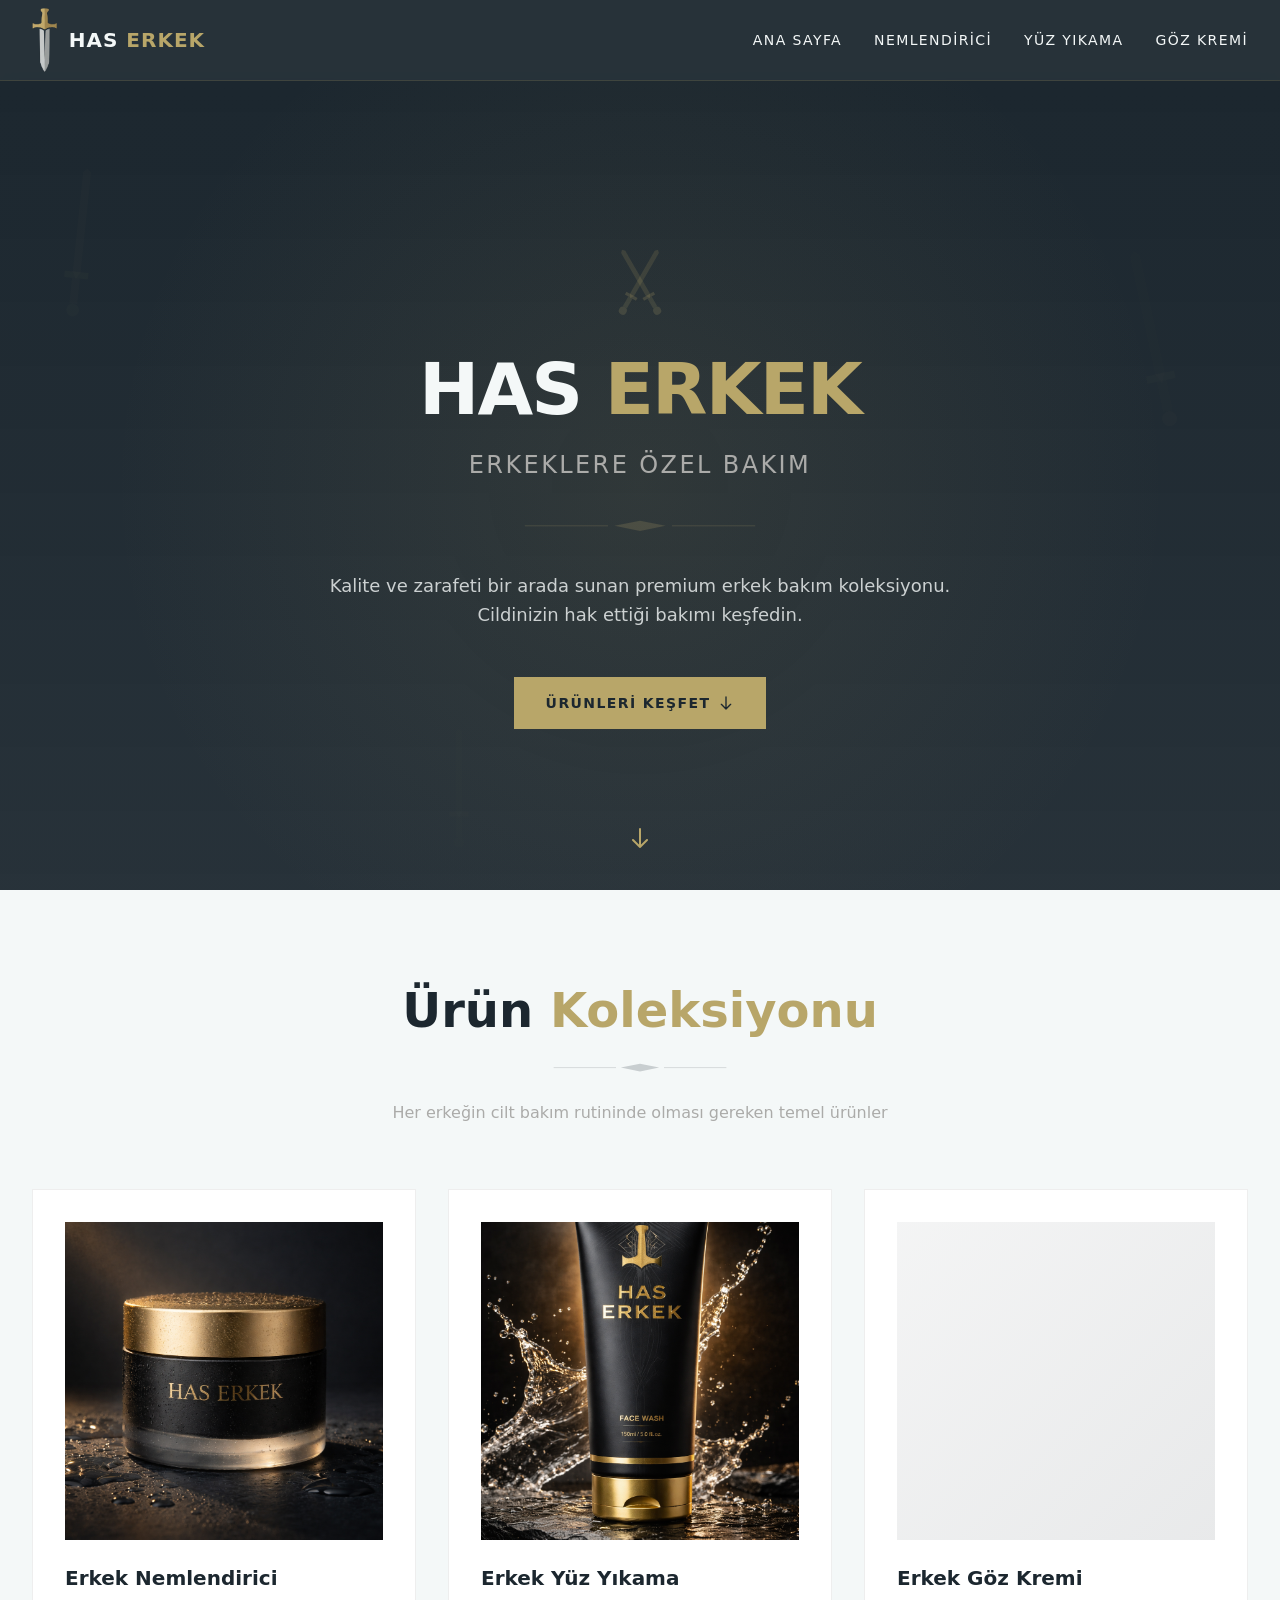
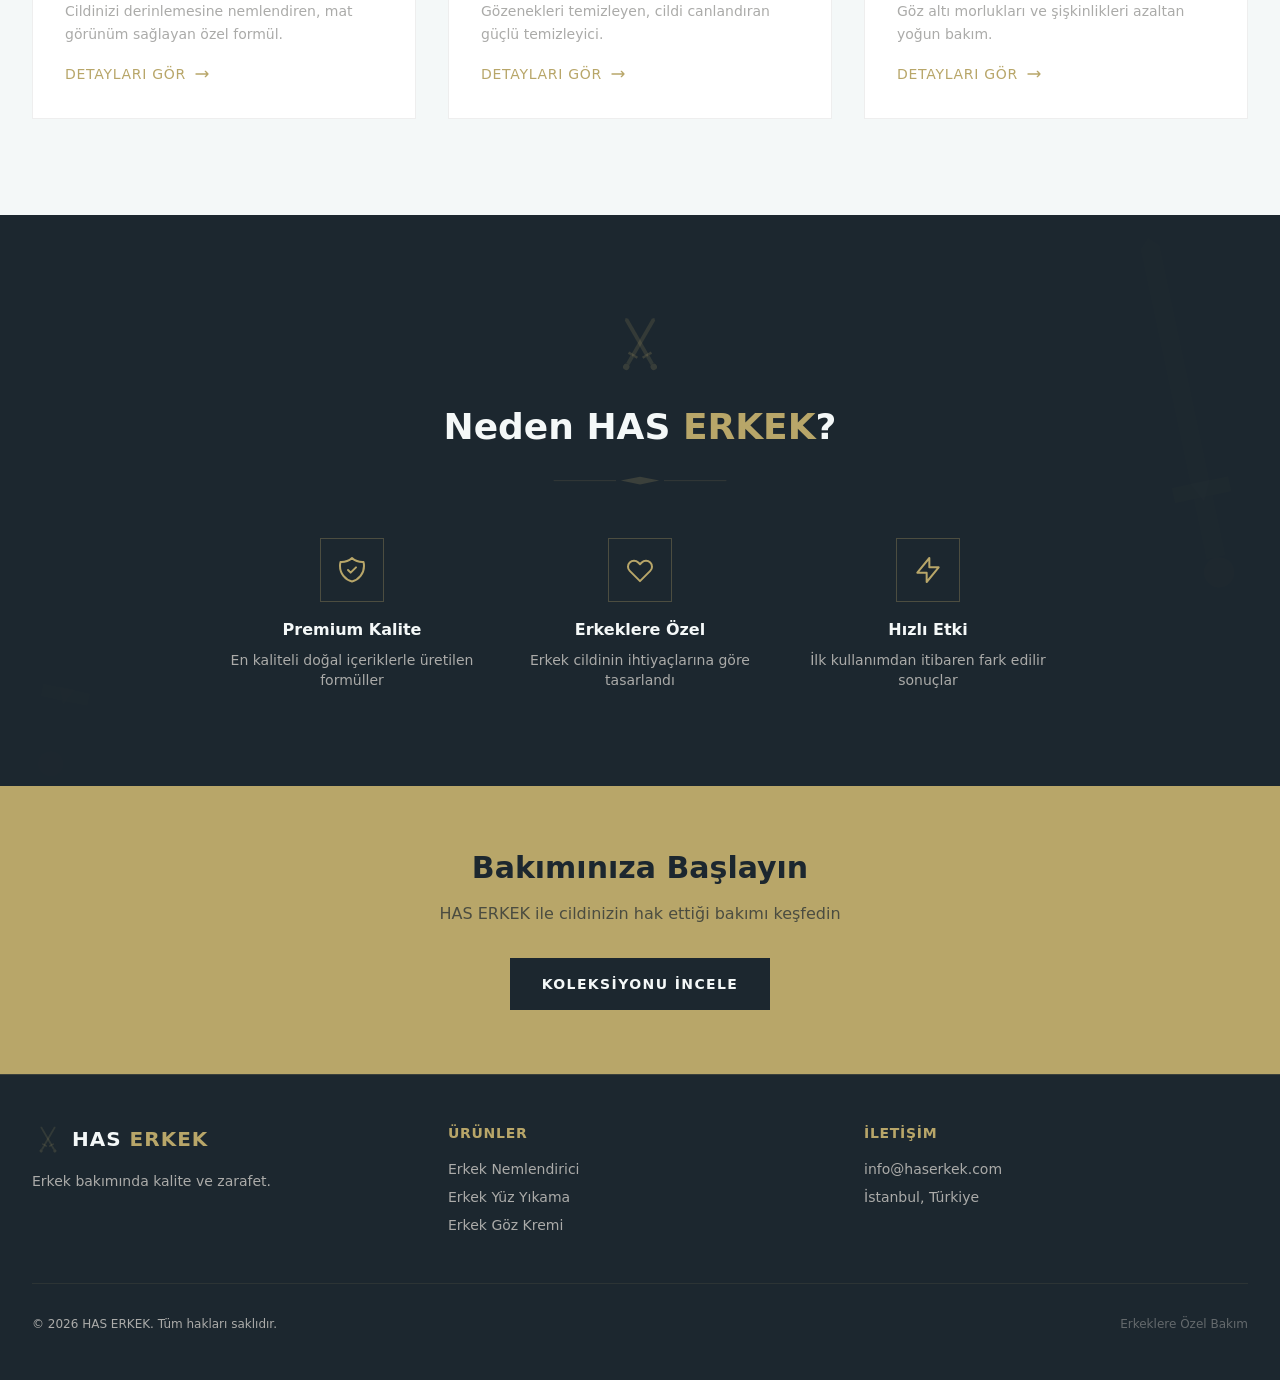
==== index.html @ 3352dc2f "first commit" ====
<!DOCTYPE html><!--t61IOCaNfQHsQOd_ZVr3m--><html lang="tr"><head><meta charSet="utf-8"/><meta name="viewport" content="width=device-width, initial-scale=1"/><link rel="preload" href="/_next/static/media/2a65768255d6b625-s.p.d19752fb.woff2" as="font" crossorigin="" type="font/woff2"/><link rel="preload" href="/_next/static/media/83afe278b6a6bb3c-s.p.3a6ba036.woff2" as="font" crossorigin="" type="font/woff2"/><link rel="stylesheet" href="/_next/static/chunks/23f118971f9411fd.css" data-precedence="next"/><link rel="preload" as="script" fetchPriority="low" href="/_next/static/chunks/5079e61471129470.js"/><script src="/_next/static/chunks/806bdb8e4a6a9b95.js" async=""></script><script src="/_next/static/chunks/045e59273b8f7eaf.js" async=""></script><script src="/_next/static/chunks/5208b4d785e83758.js" async=""></script><script src="/_next/static/chunks/turbopack-fbf89b5b56e76426.js" async=""></script><script src="/_next/static/chunks/2b4e4af30926e8d0.js" async=""></script><script src="/_next/static/chunks/8e8d9946e982f473.js" async=""></script><script src="/_next/static/chunks/ff1a16fafef87110.js" async=""></script><script src="/_next/static/chunks/d2be314c3ece3fbe.js" async=""></script><link rel="preload" href="https://www.googletagmanager.com/gtag/js?id=G-XXXXXXXXXX" as="script"/><meta name="next-size-adjust" content=""/><title>HAS ERKEK | Erkek Bakım Ürünleri</title><meta name="description" content="Erkeklere özel premium bakım ürünleri. Nemlendirici, yüz yıkama ve göz kremi koleksiyonu."/><meta name="author" content="HAS ERKEK"/><meta name="keywords" content="erkek bakım,erkek nemlendirici,erkek yüz yıkama,erkek göz kremi,has erkek"/><meta property="og:title" content="HAS ERKEK | Erkek Bakım Ürünleri"/><meta property="og:description" content="Erkeklere özel premium bakım ürünleri"/><meta property="og:url" content="https://haserkek.com"/><meta property="og:site_name" content="HAS ERKEK"/><meta property="og:locale" content="tr_TR"/><meta property="og:type" content="website"/><meta name="twitter:card" content="summary"/><meta name="twitter:title" content="HAS ERKEK | Erkek Bakım Ürünleri"/><meta name="twitter:description" content="Erkeklere özel premium bakım ürünleri"/><link rel="icon" href="/favicon.ico?favicon.7dac4e02.ico" sizes="48x48" type="image/x-icon"/><script src="/_next/static/chunks/a6dad97d9634a72d.js" noModule=""></script></head><body class="playfair_display_73853c11-module__6mt_1G__variable inter_dc9473ec-module__UKqKMa__variable antialiased bg-platinum text-jet-black"><div hidden=""><!--$--><!--/$--></div><header class="fixed top-0 left-0 right-0 z-50 bg-jet-black/95 backdrop-blur-sm border-b border-sand/20"><div class="max-w-7xl mx-auto px-4 sm:px-6 lg:px-8"><div class="flex items-center justify-between h-20"><a class="flex items-center gap-3" href="/"><div class="h-20 py-2 flex items-center"><img alt="HAS ERKEK" loading="lazy" width="56" height="56" decoding="async" data-nimg="1" class="h-full w-auto object-contain" style="color:transparent" src="/erkek_logo_transparent.png"/></div><span class="text-xl font-bold text-platinum tracking-wider">HAS <span class="text-sand">ERKEK</span></span></a><nav class="hidden md:flex items-center gap-8"><a class="text-platinum hover:text-sand transition-colors duration-300 text-sm tracking-widest uppercase" href="/">Ana Sayfa</a><a class="text-platinum hover:text-sand transition-colors duration-300 text-sm tracking-widest uppercase" href="/urunler/nemlendirici">Nemlendirici</a><a class="text-platinum hover:text-sand transition-colors duration-300 text-sm tracking-widest uppercase" href="/urunler/yuz-yikama">Yüz Yıkama</a><a class="text-platinum hover:text-sand transition-colors duration-300 text-sm tracking-widest uppercase" href="/urunler/goz-kremi">Göz Kremi</a></nav><button class="md:hidden text-platinum p-2" aria-label="Menu"><svg class="w-6 h-6" fill="none" stroke="currentColor" viewBox="0 0 24 24"><path stroke-linecap="round" stroke-linejoin="round" stroke-width="2" d="M4 6h16M4 12h16M4 18h16"></path></svg></button></div></div></header><main class="min-h-screen pt-20"><div class="relative"><div class="fixed inset-0 overflow-hidden pointer-events-none"><svg class="absolute -left-10 top-40 w-32 h-64 text-jet-black opacity-5 rotate-12" viewBox="0 0 100 200" fill="none" xmlns="http://www.w3.org/2000/svg"><path d="M50 10 L55 15 L55 140 L50 150 L45 140 L45 15 Z" fill="currentColor" opacity="0.1"></path><path d="M35 140 L65 140 L65 148 L35 148 Z" fill="currentColor" opacity="0.15"></path><path d="M45 148 L55 148 L55 180 L45 180 Z" fill="currentColor" opacity="0.1"></path><circle cx="50" cy="188" r="8" fill="currentColor" opacity="0.12"></circle></svg><svg class="absolute -right-10 top-80 w-40 h-80 text-jet-black opacity-5 -rotate-12" viewBox="0 0 100 200" fill="none" xmlns="http://www.w3.org/2000/svg"><path d="M50 10 L55 15 L55 140 L50 150 L45 140 L45 15 Z" fill="currentColor" opacity="0.1"></path><path d="M35 140 L65 140 L65 148 L35 148 Z" fill="currentColor" opacity="0.15"></path><path d="M45 148 L55 148 L55 180 L45 180 Z" fill="currentColor" opacity="0.1"></path><circle cx="50" cy="188" r="8" fill="currentColor" opacity="0.12"></circle></svg><svg class="absolute left-1/4 bottom-20 w-24 h-48 text-jet-black opacity-3" viewBox="0 0 100 200" fill="none" xmlns="http://www.w3.org/2000/svg"><path d="M50 10 L55 15 L55 140 L50 150 L45 140 L45 15 Z" fill="currentColor" opacity="0.1"></path><path d="M35 140 L65 140 L65 148 L35 148 Z" fill="currentColor" opacity="0.15"></path><path d="M45 148 L55 148 L55 180 L45 180 Z" fill="currentColor" opacity="0.1"></path><circle cx="50" cy="188" r="8" fill="currentColor" opacity="0.12"></circle></svg></div><section class="relative min-h-[90vh] flex items-center justify-center bg-gradient-to-b from-jet-black to-jet-black/95"><div class="absolute inset-0 overflow-hidden"><div class="absolute inset-0 bg-[radial-gradient(circle_at_center,_var(--sand)_0%,_transparent_70%)] opacity-10"></div><svg class="absolute left-10 top-20 w-20 h-40 text-sand opacity-20 rotate-6" viewBox="0 0 100 200" fill="none" xmlns="http://www.w3.org/2000/svg"><path d="M50 10 L55 15 L55 140 L50 150 L45 140 L45 15 Z" fill="currentColor" opacity="0.1"></path><path d="M35 140 L65 140 L65 148 L35 148 Z" fill="currentColor" opacity="0.15"></path><path d="M45 148 L55 148 L55 180 L45 180 Z" fill="currentColor" opacity="0.1"></path><circle cx="50" cy="188" r="8" fill="currentColor" opacity="0.12"></circle></svg><svg class="absolute right-20 top-40 w-24 h-48 text-sand opacity-15 -rotate-12" viewBox="0 0 100 200" fill="none" xmlns="http://www.w3.org/2000/svg"><path d="M50 10 L55 15 L55 140 L50 150 L45 140 L45 15 Z" fill="currentColor" opacity="0.1"></path><path d="M35 140 L65 140 L65 148 L35 148 Z" fill="currentColor" opacity="0.15"></path><path d="M45 148 L55 148 L55 180 L45 180 Z" fill="currentColor" opacity="0.1"></path><circle cx="50" cy="188" r="8" fill="currentColor" opacity="0.12"></circle></svg><svg class="absolute left-1/3 bottom-10 w-16 h-32 text-sand opacity-10" viewBox="0 0 100 200" fill="none" xmlns="http://www.w3.org/2000/svg"><path d="M50 10 L55 15 L55 140 L50 150 L45 140 L45 15 Z" fill="currentColor" opacity="0.1"></path><path d="M35 140 L65 140 L65 148 L35 148 Z" fill="currentColor" opacity="0.15"></path><path d="M45 148 L55 148 L55 180 L45 180 Z" fill="currentColor" opacity="0.1"></path><circle cx="50" cy="188" r="8" fill="currentColor" opacity="0.12"></circle></svg></div><div class="relative z-10 max-w-4xl mx-auto px-4 sm:px-6 lg:px-8 text-center"><svg class="w-20 h-20 mx-auto mb-8 text-sand" viewBox="0 0 100 100" fill="none" xmlns="http://www.w3.org/2000/svg"><g transform="rotate(-30 50 50)"><path d="M50 5 L53 8 L53 70 L50 75 L47 70 L47 8 Z" fill="currentColor" opacity="0.15"></path><path d="M42 70 L58 70 L58 74 L42 74 Z" fill="currentColor" opacity="0.2"></path><path d="M47 74 L53 74 L53 88 L47 88 Z" fill="currentColor" opacity="0.15"></path><circle cx="50" cy="93" r="5" fill="currentColor" opacity="0.18"></circle></g><g transform="rotate(30 50 50)"><path d="M50 5 L53 8 L53 70 L50 75 L47 70 L47 8 Z" fill="currentColor" opacity="0.15"></path><path d="M42 70 L58 70 L58 74 L42 74 Z" fill="currentColor" opacity="0.2"></path><path d="M47 74 L53 74 L53 88 L47 88 Z" fill="currentColor" opacity="0.15"></path><circle cx="50" cy="93" r="5" fill="currentColor" opacity="0.18"></circle></g></svg><h1 class="font-[var(--font-playfair)] text-4xl sm:text-5xl md:text-6xl lg:text-7xl font-bold text-platinum mb-6 tracking-tight">HAS <span class="text-sand">ERKEK</span></h1><p class="text-xl sm:text-2xl text-silver mb-4 tracking-widest uppercase text-sm">Erkeklere Özel Bakım</p><svg class="w-64 mx-auto my-8 text-sand" viewBox="0 0 400 40" fill="none" xmlns="http://www.w3.org/2000/svg"><line x1="20" y1="20" x2="150" y2="20" stroke="currentColor" stroke-width="1" opacity="0.3"></line><path d="M160 20 L200 12 L240 20 L200 28 Z" fill="currentColor" opacity="0.2"></path><line x1="250" y1="20" x2="380" y2="20" stroke="currentColor" stroke-width="1" opacity="0.3"></line></svg><p class="text-lg text-platinum/80 max-w-2xl mx-auto mb-12 leading-relaxed">Kalite ve zarafeti bir arada sunan premium erkek bakım koleksiyonu. Cildinizin hak ettiği bakımı keşfedin.</p><a class="inline-flex items-center gap-2 bg-sand text-jet-black px-8 py-4 text-sm tracking-widest uppercase font-semibold hover:bg-sand/90 transition-all duration-300 hover:scale-105" href="#urunler">Ürünleri Keşfet<svg class="w-4 h-4" fill="none" stroke="currentColor" viewBox="0 0 24 24"><path stroke-linecap="round" stroke-linejoin="round" stroke-width="2" d="M19 14l-7 7m0 0l-7-7m7 7V3"></path></svg></a></div><div class="absolute bottom-10 left-1/2 -translate-x-1/2 animate-bounce"><svg class="w-6 h-6 text-sand" fill="none" stroke="currentColor" viewBox="0 0 24 24"><path stroke-linecap="round" stroke-linejoin="round" stroke-width="2" d="M19 14l-7 7m0 0l-7-7m7 7V3"></path></svg></div></section><section id="urunler" class="py-24 bg-platinum relative"><div class="max-w-7xl mx-auto px-4 sm:px-6 lg:px-8"><div class="text-center mb-16"><h2 class="font-[var(--font-playfair)] text-3xl sm:text-4xl md:text-5xl font-bold text-jet-black mb-4">Ürün <span class="text-sand">Koleksiyonu</span></h2><svg class="w-48 mx-auto my-6 text-jet-black" viewBox="0 0 400 40" fill="none" xmlns="http://www.w3.org/2000/svg"><line x1="20" y1="20" x2="150" y2="20" stroke="currentColor" stroke-width="1" opacity="0.3"></line><path d="M160 20 L200 12 L240 20 L200 28 Z" fill="currentColor" opacity="0.2"></path><line x1="250" y1="20" x2="380" y2="20" stroke="currentColor" stroke-width="1" opacity="0.3"></line></svg><p class="text-silver max-w-2xl mx-auto">Her erkeğin cilt bakım rutininde olması gereken temel ürünler</p></div><div class="grid grid-cols-1 md:grid-cols-3 gap-8"><a class="group relative bg-white border border-silver/20 p-8 hover:border-sand transition-all duration-300 hover:shadow-xl hover:-translate-y-1" href="/urunler/nemlendirici"><div class="aspect-square bg-gradient-to-br from-jet-black/5 to-jet-black/10 mb-6 flex items-center justify-center relative overflow-hidden"><img alt="Erkek Nemlendirici" loading="lazy" width="300" height="300" decoding="async" data-nimg="1" class="object-cover w-full h-full group-hover:scale-105 transition-transform duration-300" style="color:transparent" src="/moistrizer.png"/><div class="absolute inset-0 bg-gradient-to-t from-jet-black/10 to-transparent opacity-0 group-hover:opacity-100 transition-opacity duration-300"></div></div><h3 class="font-[var(--font-playfair)] text-xl font-semibold text-jet-black mb-2 group-hover:text-sand transition-colors">Erkek Nemlendirici</h3><p class="text-silver text-sm leading-relaxed mb-4">Cildinizi derinlemesine nemlendiren, mat görünüm sağlayan özel formül.</p><span class="inline-flex items-center gap-2 text-sand text-sm font-medium tracking-wider uppercase">Detayları Gör<svg class="w-4 h-4 group-hover:translate-x-1 transition-transform" fill="none" stroke="currentColor" viewBox="0 0 24 24"><path stroke-linecap="round" stroke-linejoin="round" stroke-width="2" d="M17 8l4 4m0 0l-4 4m4-4H3"></path></svg></span></a><a class="group relative bg-white border border-silver/20 p-8 hover:border-sand transition-all duration-300 hover:shadow-xl hover:-translate-y-1" href="/urunler/yuz-yikama"><div class="aspect-square bg-gradient-to-br from-jet-black/5 to-jet-black/10 mb-6 flex items-center justify-center relative overflow-hidden"><img alt="Erkek Yüz Yıkama" loading="lazy" width="300" height="300" decoding="async" data-nimg="1" class="object-cover w-full h-full group-hover:scale-105 transition-transform duration-300" style="color:transparent" src="/facewash.png"/><div class="absolute inset-0 bg-gradient-to-t from-jet-black/10 to-transparent opacity-0 group-hover:opacity-100 transition-opacity duration-300"></div></div><h3 class="font-[var(--font-playfair)] text-xl font-semibold text-jet-black mb-2 group-hover:text-sand transition-colors">Erkek Yüz Yıkama</h3><p class="text-silver text-sm leading-relaxed mb-4">Gözenekleri temizleyen, cildi canlandıran güçlü temizleyici.</p><span class="inline-flex items-center gap-2 text-sand text-sm font-medium tracking-wider uppercase">Detayları Gör<svg class="w-4 h-4 group-hover:translate-x-1 transition-transform" fill="none" stroke="currentColor" viewBox="0 0 24 24"><path stroke-linecap="round" stroke-linejoin="round" stroke-width="2" d="M17 8l4 4m0 0l-4 4m4-4H3"></path></svg></span></a><a class="group relative bg-white border border-silver/20 p-8 hover:border-sand transition-all duration-300 hover:shadow-xl hover:-translate-y-1" href="/urunler/goz-kremi"><div class="aspect-square bg-gradient-to-br from-jet-black/5 to-jet-black/10 mb-6 flex items-center justify-center relative overflow-hidden"><img alt="Erkek Göz Kremi" loading="lazy" width="300" height="300" decoding="async" data-nimg="1" class="object-cover w-full h-full group-hover:scale-105 transition-transform duration-300" style="color:transparent" src="/eyecream.png"/><div class="absolute inset-0 bg-gradient-to-t from-jet-black/10 to-transparent opacity-0 group-hover:opacity-100 transition-opacity duration-300"></div></div><h3 class="font-[var(--font-playfair)] text-xl font-semibold text-jet-black mb-2 group-hover:text-sand transition-colors">Erkek Göz Kremi</h3><p class="text-silver text-sm leading-relaxed mb-4">Göz altı morlukları ve şişkinlikleri azaltan yoğun bakım.</p><span class="inline-flex items-center gap-2 text-sand text-sm font-medium tracking-wider uppercase">Detayları Gör<svg class="w-4 h-4 group-hover:translate-x-1 transition-transform" fill="none" stroke="currentColor" viewBox="0 0 24 24"><path stroke-linecap="round" stroke-linejoin="round" stroke-width="2" d="M17 8l4 4m0 0l-4 4m4-4H3"></path></svg></span></a></div></div></section><section class="py-24 bg-jet-black relative overflow-hidden"><div class="absolute inset-0"><svg class="absolute right-0 top-0 w-48 h-96 text-sand opacity-10 -rotate-12" viewBox="0 0 100 200" fill="none" xmlns="http://www.w3.org/2000/svg"><path d="M50 10 L55 15 L55 140 L50 150 L45 140 L45 15 Z" fill="currentColor" opacity="0.1"></path><path d="M35 140 L65 140 L65 148 L35 148 Z" fill="currentColor" opacity="0.15"></path><path d="M45 148 L55 148 L55 180 L45 180 Z" fill="currentColor" opacity="0.1"></path><circle cx="50" cy="188" r="8" fill="currentColor" opacity="0.12"></circle></svg><svg class="absolute left-0 bottom-0 w-40 h-80 text-sand opacity-5 rotate-12" viewBox="0 0 100 200" fill="none" xmlns="http://www.w3.org/2000/svg"><path d="M50 10 L55 15 L55 140 L50 150 L45 140 L45 15 Z" fill="currentColor" opacity="0.1"></path><path d="M35 140 L65 140 L65 148 L35 148 Z" fill="currentColor" opacity="0.15"></path><path d="M45 148 L55 148 L55 180 L45 180 Z" fill="currentColor" opacity="0.1"></path><circle cx="50" cy="188" r="8" fill="currentColor" opacity="0.12"></circle></svg></div><div class="relative z-10 max-w-4xl mx-auto px-4 sm:px-6 lg:px-8 text-center"><svg class="w-16 h-16 mx-auto mb-8 text-sand" viewBox="0 0 100 100" fill="none" xmlns="http://www.w3.org/2000/svg"><g transform="rotate(-30 50 50)"><path d="M50 5 L53 8 L53 70 L50 75 L47 70 L47 8 Z" fill="currentColor" opacity="0.15"></path><path d="M42 70 L58 70 L58 74 L42 74 Z" fill="currentColor" opacity="0.2"></path><path d="M47 74 L53 74 L53 88 L47 88 Z" fill="currentColor" opacity="0.15"></path><circle cx="50" cy="93" r="5" fill="currentColor" opacity="0.18"></circle></g><g transform="rotate(30 50 50)"><path d="M50 5 L53 8 L53 70 L50 75 L47 70 L47 8 Z" fill="currentColor" opacity="0.15"></path><path d="M42 70 L58 70 L58 74 L42 74 Z" fill="currentColor" opacity="0.2"></path><path d="M47 74 L53 74 L53 88 L47 88 Z" fill="currentColor" opacity="0.15"></path><circle cx="50" cy="93" r="5" fill="currentColor" opacity="0.18"></circle></g></svg><h2 class="font-[var(--font-playfair)] text-3xl sm:text-4xl font-bold text-platinum mb-6">Neden HAS <span class="text-sand">ERKEK</span>?</h2><svg class="w-48 mx-auto my-6 text-sand" viewBox="0 0 400 40" fill="none" xmlns="http://www.w3.org/2000/svg"><line x1="20" y1="20" x2="150" y2="20" stroke="currentColor" stroke-width="1" opacity="0.3"></line><path d="M160 20 L200 12 L240 20 L200 28 Z" fill="currentColor" opacity="0.2"></path><line x1="250" y1="20" x2="380" y2="20" stroke="currentColor" stroke-width="1" opacity="0.3"></line></svg><div class="grid grid-cols-1 md:grid-cols-3 gap-8 mt-12"><div class="text-center"><div class="w-16 h-16 mx-auto mb-4 border border-sand/30 flex items-center justify-center"><svg class="w-8 h-8 text-sand" fill="none" stroke="currentColor" viewBox="0 0 24 24"><path stroke-linecap="round" stroke-linejoin="round" stroke-width="1.5" d="M9 12l2 2 4-4m5.618-4.016A11.955 11.955 0 0112 2.944a11.955 11.955 0 01-8.618 3.04A12.02 12.02 0 003 9c0 5.591 3.824 10.29 9 11.622 5.176-1.332 9-6.03 9-11.622 0-1.042-.133-2.052-.382-3.016z"></path></svg></div><h3 class="text-platinum font-semibold mb-2">Premium Kalite</h3><p class="text-silver text-sm">En kaliteli doğal içeriklerle üretilen formüller</p></div><div class="text-center"><div class="w-16 h-16 mx-auto mb-4 border border-sand/30 flex items-center justify-center"><svg class="w-8 h-8 text-sand" fill="none" stroke="currentColor" viewBox="0 0 24 24"><path stroke-linecap="round" stroke-linejoin="round" stroke-width="1.5" d="M4.318 6.318a4.5 4.5 0 000 6.364L12 20.364l7.682-7.682a4.5 4.5 0 00-6.364-6.364L12 7.636l-1.318-1.318a4.5 4.5 0 00-6.364 0z"></path></svg></div><h3 class="text-platinum font-semibold mb-2">Erkeklere Özel</h3><p class="text-silver text-sm">Erkek cildinin ihtiyaçlarına göre tasarlandı</p></div><div class="text-center"><div class="w-16 h-16 mx-auto mb-4 border border-sand/30 flex items-center justify-center"><svg class="w-8 h-8 text-sand" fill="none" stroke="currentColor" viewBox="0 0 24 24"><path stroke-linecap="round" stroke-linejoin="round" stroke-width="1.5" d="M13 10V3L4 14h7v7l9-11h-7z"></path></svg></div><h3 class="text-platinum font-semibold mb-2">Hızlı Etki</h3><p class="text-silver text-sm">İlk kullanımdan itibaren fark edilir sonuçlar</p></div></div></div></section><section class="py-16 bg-sand"><div class="max-w-4xl mx-auto px-4 sm:px-6 lg:px-8 text-center"><h2 class="font-[var(--font-playfair)] text-2xl sm:text-3xl font-bold text-jet-black mb-4">Bakımınıza Başlayın</h2><p class="text-jet-black/70 mb-8">HAS ERKEK ile cildinizin hak ettiği bakımı keşfedin</p><a class="inline-flex items-center gap-2 bg-jet-black text-platinum px-8 py-4 text-sm tracking-widest uppercase font-semibold hover:bg-jet-black/90 transition-all duration-300" href="#urunler">Koleksiyonu İncele</a></div></section></div><!--$--><!--/$--></main><footer class="bg-jet-black border-t border-sand/20"><div class="max-w-7xl mx-auto px-4 sm:px-6 lg:px-8 py-12"><div class="grid grid-cols-1 md:grid-cols-3 gap-8"><div class="flex flex-col items-center md:items-start"><div class="flex items-center gap-2 mb-4"><svg class="w-8 h-8 text-sand" viewBox="0 0 100 100" fill="none" xmlns="http://www.w3.org/2000/svg"><g transform="rotate(-30 50 50)"><path d="M50 5 L53 8 L53 70 L50 75 L47 70 L47 8 Z" fill="currentColor" opacity="0.15"></path><path d="M42 70 L58 70 L58 74 L42 74 Z" fill="currentColor" opacity="0.2"></path><path d="M47 74 L53 74 L53 88 L47 88 Z" fill="currentColor" opacity="0.15"></path><circle cx="50" cy="93" r="5" fill="currentColor" opacity="0.18"></circle></g><g transform="rotate(30 50 50)"><path d="M50 5 L53 8 L53 70 L50 75 L47 70 L47 8 Z" fill="currentColor" opacity="0.15"></path><path d="M42 70 L58 70 L58 74 L42 74 Z" fill="currentColor" opacity="0.2"></path><path d="M47 74 L53 74 L53 88 L47 88 Z" fill="currentColor" opacity="0.15"></path><circle cx="50" cy="93" r="5" fill="currentColor" opacity="0.18"></circle></g></svg><span class="text-xl font-bold text-platinum tracking-wider">HAS <span class="text-sand">ERKEK</span></span></div><p class="text-silver text-sm text-center md:text-left">Erkek bakımında kalite ve zarafet.</p></div><div class="flex flex-col items-center md:items-start"><h3 class="text-sand font-semibold mb-4 tracking-wider uppercase text-sm">Ürünler</h3><nav class="flex flex-col gap-2"><a class="text-silver hover:text-platinum transition-colors text-sm" href="/urunler/nemlendirici">Erkek Nemlendirici</a><a class="text-silver hover:text-platinum transition-colors text-sm" href="/urunler/yuz-yikama">Erkek Yüz Yıkama</a><a class="text-silver hover:text-platinum transition-colors text-sm" href="/urunler/goz-kremi">Erkek Göz Kremi</a></nav></div><div class="flex flex-col items-center md:items-start"><h3 class="text-sand font-semibold mb-4 tracking-wider uppercase text-sm">İletişim</h3><div class="flex flex-col gap-2 text-silver text-sm"><a href="mailto:info@haserkek.com" class="hover:text-platinum transition-colors">info@haserkek.com</a><p>İstanbul, Türkiye</p></div></div></div><div class="mt-12 pt-8 border-t border-sand/10"><div class="flex flex-col md:flex-row items-center justify-between gap-4"><p class="text-silver text-xs">© <!-- -->2026<!-- --> HAS ERKEK. Tüm hakları saklıdır.</p><div class="flex items-center gap-4"><span class="text-silver/50 text-xs">Erkeklere Özel Bakım</span></div></div></div></div></footer><script src="/_next/static/chunks/5079e61471129470.js" id="_R_" async=""></script><script>(self.__next_f=self.__next_f||[]).push([0])</script><script>self.__next_f.push([1,"1:\"$Sreact.fragment\"\n2:I[31362,[\"/_next/static/chunks/2b4e4af30926e8d0.js\",\"/_next/static/chunks/8e8d9946e982f473.js\"],\"GoogleAnalytics\"]\n3:I[2971,[\"/_next/static/chunks/2b4e4af30926e8d0.js\",\"/_next/static/chunks/8e8d9946e982f473.js\"],\"Header\"]\n4:I[39756,[\"/_next/static/chunks/ff1a16fafef87110.js\",\"/_next/static/chunks/d2be314c3ece3fbe.js\"],\"default\"]\n5:I[37457,[\"/_next/static/chunks/ff1a16fafef87110.js\",\"/_next/static/chunks/d2be314c3ece3fbe.js\"],\"default\"]\n6:I[33389,[\"/_next/static/chunks/2b4e4af30926e8d0.js\",\"/_next/static/chunks/8e8d9946e982f473.js\"],\"CrossedSwords\"]\n7:I[22016,[\"/_next/static/chunks/2b4e4af30926e8d0.js\",\"/_next/static/chunks/8e8d9946e982f473.js\"],\"\"]\nb:I[68027,[],\"default\"]\n:HL[\"/_next/static/chunks/23f118971f9411fd.css\",\"style\"]\n:HL[\"/_next/static/media/2a65768255d6b625-s.p.d19752fb.woff2\",\"font\",{\"crossOrigin\":\"\",\"type\":\"font/woff2\"}]\n:HL[\"/_next/static/media/83afe278b6a6bb3c-s.p.3a6ba036.woff2\",\"font\",{\"crossOrigin\":\"\",\"type\":\"font/woff2\"}]\n"])</script><script>self.__next_f.push([1,"0:{\"P\":null,\"b\":\"t61IOCaNfQHsQOd_ZVr3m\",\"c\":[\"\",\"\"],\"q\":\"\",\"i\":false,\"f\":[[[\"\",{\"children\":[\"__PAGE__\",{}]},\"$undefined\",\"$undefined\",true],[[\"$\",\"$1\",\"c\",{\"children\":[[[\"$\",\"link\",\"0\",{\"rel\":\"stylesheet\",\"href\":\"/_next/static/chunks/23f118971f9411fd.css\",\"precedence\":\"next\",\"crossOrigin\":\"$undefined\",\"nonce\":\"$undefined\"}],[\"$\",\"script\",\"script-0\",{\"src\":\"/_next/static/chunks/2b4e4af30926e8d0.js\",\"async\":true,\"nonce\":\"$undefined\"}],[\"$\",\"script\",\"script-1\",{\"src\":\"/_next/static/chunks/8e8d9946e982f473.js\",\"async\":true,\"nonce\":\"$undefined\"}]],[\"$\",\"html\",null,{\"lang\":\"tr\",\"children\":[[\"$\",\"head\",null,{\"children\":[\"$\",\"$L2\",null,{}]}],[\"$\",\"body\",null,{\"className\":\"playfair_display_73853c11-module__6mt_1G__variable inter_dc9473ec-module__UKqKMa__variable antialiased bg-platinum text-jet-black\",\"children\":[[\"$\",\"$L3\",null,{}],[\"$\",\"main\",null,{\"className\":\"min-h-screen pt-20\",\"children\":[\"$\",\"$L4\",null,{\"parallelRouterKey\":\"children\",\"error\":\"$undefined\",\"errorStyles\":\"$undefined\",\"errorScripts\":\"$undefined\",\"template\":[\"$\",\"$L5\",null,{}],\"templateStyles\":\"$undefined\",\"templateScripts\":\"$undefined\",\"notFound\":[[[\"$\",\"title\",null,{\"children\":\"404: This page could not be found.\"}],[\"$\",\"div\",null,{\"style\":{\"fontFamily\":\"system-ui,\\\"Segoe UI\\\",Roboto,Helvetica,Arial,sans-serif,\\\"Apple Color Emoji\\\",\\\"Segoe UI Emoji\\\"\",\"height\":\"100vh\",\"textAlign\":\"center\",\"display\":\"flex\",\"flexDirection\":\"column\",\"alignItems\":\"center\",\"justifyContent\":\"center\"},\"children\":[\"$\",\"div\",null,{\"children\":[[\"$\",\"style\",null,{\"dangerouslySetInnerHTML\":{\"__html\":\"body{color:#000;background:#fff;margin:0}.next-error-h1{border-right:1px solid rgba(0,0,0,.3)}@media (prefers-color-scheme:dark){body{color:#fff;background:#000}.next-error-h1{border-right:1px solid rgba(255,255,255,.3)}}\"}}],[\"$\",\"h1\",null,{\"className\":\"next-error-h1\",\"style\":{\"display\":\"inline-block\",\"margin\":\"0 20px 0 0\",\"padding\":\"0 23px 0 0\",\"fontSize\":24,\"fontWeight\":500,\"verticalAlign\":\"top\",\"lineHeight\":\"49px\"},\"children\":404}],[\"$\",\"div\",null,{\"style\":{\"display\":\"inline-block\"},\"children\":[\"$\",\"h2\",null,{\"style\":{\"fontSize\":14,\"fontWeight\":400,\"lineHeight\":\"49px\",\"margin\":0},\"children\":\"This page could not be found.\"}]}]]}]}]],[]],\"forbidden\":\"$undefined\",\"unauthorized\":\"$undefined\"}]}],[\"$\",\"footer\",null,{\"className\":\"bg-jet-black border-t border-sand/20\",\"children\":[\"$\",\"div\",null,{\"className\":\"max-w-7xl mx-auto px-4 sm:px-6 lg:px-8 py-12\",\"children\":[[\"$\",\"div\",null,{\"className\":\"grid grid-cols-1 md:grid-cols-3 gap-8\",\"children\":[[\"$\",\"div\",null,{\"className\":\"flex flex-col items-center md:items-start\",\"children\":[[\"$\",\"div\",null,{\"className\":\"flex items-center gap-2 mb-4\",\"children\":[[\"$\",\"$L6\",null,{\"className\":\"w-8 h-8 text-sand\"}],[\"$\",\"span\",null,{\"className\":\"text-xl font-bold text-platinum tracking-wider\",\"children\":[\"HAS \",[\"$\",\"span\",null,{\"className\":\"text-sand\",\"children\":\"ERKEK\"}]]}]]}],[\"$\",\"p\",null,{\"className\":\"text-silver text-sm text-center md:text-left\",\"children\":\"Erkek bakımında kalite ve zarafet.\"}]]}],[\"$\",\"div\",null,{\"className\":\"flex flex-col items-center md:items-start\",\"children\":[[\"$\",\"h3\",null,{\"className\":\"text-sand font-semibold mb-4 tracking-wider uppercase text-sm\",\"children\":\"Ürünler\"}],[\"$\",\"nav\",null,{\"className\":\"flex flex-col gap-2\",\"children\":[[\"$\",\"$L7\",null,{\"href\":\"/urunler/nemlendirici\",\"className\":\"text-silver hover:text-platinum transition-colors text-sm\",\"children\":\"Erkek Nemlendirici\"}],[\"$\",\"$L7\",null,{\"href\":\"/urunler/yuz-yikama\",\"className\":\"text-silver hover:text-platinum transition-colors text-sm\",\"children\":\"Erkek Yüz Yıkama\"}],[\"$\",\"$L7\",null,{\"href\":\"/urunler/goz-kremi\",\"className\":\"text-silver hover:text-platinum transition-colors text-sm\",\"children\":\"Erkek Göz Kremi\"}]]}]]}],[\"$\",\"div\",null,{\"className\":\"flex flex-col items-center md:items-start\",\"children\":[[\"$\",\"h3\",null,{\"className\":\"text-sand font-semibold mb-4 tracking-wider uppercase text-sm\",\"children\":\"İletişim\"}],[\"$\",\"div\",null,{\"className\":\"flex flex-col gap-2 text-silver text-sm\",\"children\":[[\"$\",\"a\",null,{\"href\":\"mailto:info@haserkek.com\",\"className\":\"hover:text-platinum transition-colors\",\"children\":\"info@haserkek.com\"}],[\"$\",\"p\",null,{\"children\":\"İstanbul, Türkiye\"}]]}]]}]]}],[\"$\",\"div\",null,{\"className\":\"mt-12 pt-8 border-t border-sand/10\",\"children\":[\"$\",\"div\",null,{\"className\":\"flex flex-col md:flex-row items-center justify-between gap-4\",\"children\":[[\"$\",\"p\",null,{\"className\":\"text-silver text-xs\",\"children\":[\"© \",2026,\" HAS ERKEK. Tüm hakları saklıdır.\"]}],\"$L8\"]}]}]]}]}]]}]]}]]}],{\"children\":[\"$L9\",{},null,false,false]},null,false,false],\"$La\",false]],\"m\":\"$undefined\",\"G\":[\"$b\",[]],\"S\":true}\n"])</script><script>self.__next_f.push([1,"c:I[33389,[\"/_next/static/chunks/2b4e4af30926e8d0.js\",\"/_next/static/chunks/8e8d9946e982f473.js\"],\"SwordPattern\"]\nd:I[33389,[\"/_next/static/chunks/2b4e4af30926e8d0.js\",\"/_next/static/chunks/8e8d9946e982f473.js\"],\"SwordDivider\"]\ne:I[5500,[\"/_next/static/chunks/2b4e4af30926e8d0.js\",\"/_next/static/chunks/8e8d9946e982f473.js\"],\"Image\"]\n18:I[97367,[\"/_next/static/chunks/ff1a16fafef87110.js\",\"/_next/static/chunks/d2be314c3ece3fbe.js\"],\"ViewportBoundary\"]\n1a:I[97367,[\"/_next/static/chunks/ff1a16fafef87110.js\",\"/_next/static/chunks/d2be314c3ece3fbe.js\"],\"MetadataBoundary\"]\n1b:\"$Sreact.suspense\"\n8:[\"$\",\"div\",null,{\"className\":\"flex items-center gap-4\",\"children\":[\"$\",\"span\",null,{\"className\":\"text-silver/50 text-xs\",\"children\":\"Erkeklere Özel Bakım\"}]}]\n"])</script><script>self.__next_f.push([1,"9:[\"$\",\"$1\",\"c\",{\"children\":[[\"$\",\"div\",null,{\"className\":\"relative\",\"children\":[[\"$\",\"div\",null,{\"className\":\"fixed inset-0 overflow-hidden pointer-events-none\",\"children\":[[\"$\",\"$Lc\",null,{\"className\":\"absolute -left-10 top-40 w-32 h-64 text-jet-black opacity-5 rotate-12\"}],[\"$\",\"$Lc\",null,{\"className\":\"absolute -right-10 top-80 w-40 h-80 text-jet-black opacity-5 -rotate-12\"}],[\"$\",\"$Lc\",null,{\"className\":\"absolute left-1/4 bottom-20 w-24 h-48 text-jet-black opacity-3\"}]]}],[\"$\",\"section\",null,{\"className\":\"relative min-h-[90vh] flex items-center justify-center bg-gradient-to-b from-jet-black to-jet-black/95\",\"children\":[[\"$\",\"div\",null,{\"className\":\"absolute inset-0 overflow-hidden\",\"children\":[[\"$\",\"div\",null,{\"className\":\"absolute inset-0 bg-[radial-gradient(circle_at_center,_var(--sand)_0%,_transparent_70%)] opacity-10\"}],[\"$\",\"$Lc\",null,{\"className\":\"absolute left-10 top-20 w-20 h-40 text-sand opacity-20 rotate-6\"}],[\"$\",\"$Lc\",null,{\"className\":\"absolute right-20 top-40 w-24 h-48 text-sand opacity-15 -rotate-12\"}],[\"$\",\"$Lc\",null,{\"className\":\"absolute left-1/3 bottom-10 w-16 h-32 text-sand opacity-10\"}]]}],[\"$\",\"div\",null,{\"className\":\"relative z-10 max-w-4xl mx-auto px-4 sm:px-6 lg:px-8 text-center\",\"children\":[[\"$\",\"$L6\",null,{\"className\":\"w-20 h-20 mx-auto mb-8 text-sand\"}],[\"$\",\"h1\",null,{\"className\":\"font-[var(--font-playfair)] text-4xl sm:text-5xl md:text-6xl lg:text-7xl font-bold text-platinum mb-6 tracking-tight\",\"children\":[\"HAS \",[\"$\",\"span\",null,{\"className\":\"text-sand\",\"children\":\"ERKEK\"}]]}],[\"$\",\"p\",null,{\"className\":\"text-xl sm:text-2xl text-silver mb-4 tracking-widest uppercase text-sm\",\"children\":\"Erkeklere Özel Bakım\"}],[\"$\",\"$Ld\",null,{\"className\":\"w-64 mx-auto my-8 text-sand\"}],[\"$\",\"p\",null,{\"className\":\"text-lg text-platinum/80 max-w-2xl mx-auto mb-12 leading-relaxed\",\"children\":\"Kalite ve zarafeti bir arada sunan premium erkek bakım koleksiyonu. Cildinizin hak ettiği bakımı keşfedin.\"}],[\"$\",\"$L7\",null,{\"href\":\"#urunler\",\"className\":\"inline-flex items-center gap-2 bg-sand text-jet-black px-8 py-4 text-sm tracking-widest uppercase font-semibold hover:bg-sand/90 transition-all duration-300 hover:scale-105\",\"children\":[\"Ürünleri Keşfet\",[\"$\",\"svg\",null,{\"className\":\"w-4 h-4\",\"fill\":\"none\",\"stroke\":\"currentColor\",\"viewBox\":\"0 0 24 24\",\"children\":[\"$\",\"path\",null,{\"strokeLinecap\":\"round\",\"strokeLinejoin\":\"round\",\"strokeWidth\":2,\"d\":\"M19 14l-7 7m0 0l-7-7m7 7V3\"}]}]]}]]}],[\"$\",\"div\",null,{\"className\":\"absolute bottom-10 left-1/2 -translate-x-1/2 animate-bounce\",\"children\":[\"$\",\"svg\",null,{\"className\":\"w-6 h-6 text-sand\",\"fill\":\"none\",\"stroke\":\"currentColor\",\"viewBox\":\"0 0 24 24\",\"children\":[\"$\",\"path\",null,{\"strokeLinecap\":\"round\",\"strokeLinejoin\":\"round\",\"strokeWidth\":2,\"d\":\"M19 14l-7 7m0 0l-7-7m7 7V3\"}]}]}]]}],[\"$\",\"section\",null,{\"id\":\"urunler\",\"className\":\"py-24 bg-platinum relative\",\"children\":[\"$\",\"div\",null,{\"className\":\"max-w-7xl mx-auto px-4 sm:px-6 lg:px-8\",\"children\":[[\"$\",\"div\",null,{\"className\":\"text-center mb-16\",\"children\":[[\"$\",\"h2\",null,{\"className\":\"font-[var(--font-playfair)] text-3xl sm:text-4xl md:text-5xl font-bold text-jet-black mb-4\",\"children\":[\"Ürün \",[\"$\",\"span\",null,{\"className\":\"text-sand\",\"children\":\"Koleksiyonu\"}]]}],[\"$\",\"$Ld\",null,{\"className\":\"w-48 mx-auto my-6 text-jet-black\"}],[\"$\",\"p\",null,{\"className\":\"text-silver max-w-2xl mx-auto\",\"children\":\"Her erkeğin cilt bakım rutininde olması gereken temel ürünler\"}]]}],[\"$\",\"div\",null,{\"className\":\"grid grid-cols-1 md:grid-cols-3 gap-8\",\"children\":[[\"$\",\"$L7\",\"nemlendirici\",{\"href\":\"/urunler/nemlendirici\",\"className\":\"group relative bg-white border border-silver/20 p-8 hover:border-sand transition-all duration-300 hover:shadow-xl hover:-translate-y-1\",\"children\":[[\"$\",\"div\",null,{\"className\":\"aspect-square bg-gradient-to-br from-jet-black/5 to-jet-black/10 mb-6 flex items-center justify-center relative overflow-hidden\",\"children\":[[\"$\",\"$Le\",null,{\"src\":\"/moistrizer.png\",\"alt\":\"Erkek Nemlendirici\",\"width\":300,\"height\":300,\"className\":\"object-cover w-full h-full group-hover:scale-105 transition-transform duration-300\"}],\"$Lf\"]}],\"$L10\",\"$L11\",\"$L12\"]}],\"$L13\",\"$L14\"]}]]}]}],\"$L15\",\"$L16\"]}],null,\"$L17\"]}]\n"])</script><script>self.__next_f.push([1,"a:[\"$\",\"$1\",\"h\",{\"children\":[null,[\"$\",\"$L18\",null,{\"children\":\"$L19\"}],[\"$\",\"div\",null,{\"hidden\":true,\"children\":[\"$\",\"$L1a\",null,{\"children\":[\"$\",\"$1b\",null,{\"name\":\"Next.Metadata\",\"children\":\"$L1c\"}]}]}],[\"$\",\"meta\",null,{\"name\":\"next-size-adjust\",\"content\":\"\"}]]}]\n"])</script><script>self.__next_f.push([1,"1d:I[97367,[\"/_next/static/chunks/ff1a16fafef87110.js\",\"/_next/static/chunks/d2be314c3ece3fbe.js\"],\"OutletBoundary\"]\nf:[\"$\",\"div\",null,{\"className\":\"absolute inset-0 bg-gradient-to-t from-jet-black/10 to-transparent opacity-0 group-hover:opacity-100 transition-opacity duration-300\"}]\n10:[\"$\",\"h3\",null,{\"className\":\"font-[var(--font-playfair)] text-xl font-semibold text-jet-black mb-2 group-hover:text-sand transition-colors\",\"children\":\"Erkek Nemlendirici\"}]\n11:[\"$\",\"p\",null,{\"className\":\"text-silver text-sm leading-relaxed mb-4\",\"children\":\"Cildinizi derinlemesine nemlendiren, mat görünüm sağlayan özel formül.\"}]\n12:[\"$\",\"span\",null,{\"className\":\"inline-flex items-center gap-2 text-sand text-sm font-medium tracking-wider uppercase\",\"children\":[\"Detayları Gör\",[\"$\",\"svg\",null,{\"className\":\"w-4 h-4 group-hover:translate-x-1 transition-transform\",\"fill\":\"none\",\"stroke\":\"currentColor\",\"viewBox\":\"0 0 24 24\",\"children\":[\"$\",\"path\",null,{\"strokeLinecap\":\"round\",\"strokeLinejoin\":\"round\",\"strokeWidth\":2,\"d\":\"M17 8l4 4m0 0l-4 4m4-4H3\"}]}]]}]\n"])</script><script>self.__next_f.push([1,"13:[\"$\",\"$L7\",\"yuz-yikama\",{\"href\":\"/urunler/yuz-yikama\",\"className\":\"group relative bg-white border border-silver/20 p-8 hover:border-sand transition-all duration-300 hover:shadow-xl hover:-translate-y-1\",\"children\":[[\"$\",\"div\",null,{\"className\":\"aspect-square bg-gradient-to-br from-jet-black/5 to-jet-black/10 mb-6 flex items-center justify-center relative overflow-hidden\",\"children\":[[\"$\",\"$Le\",null,{\"src\":\"/facewash.png\",\"alt\":\"Erkek Yüz Yıkama\",\"width\":300,\"height\":300,\"className\":\"object-cover w-full h-full group-hover:scale-105 transition-transform duration-300\"}],[\"$\",\"div\",null,{\"className\":\"absolute inset-0 bg-gradient-to-t from-jet-black/10 to-transparent opacity-0 group-hover:opacity-100 transition-opacity duration-300\"}]]}],[\"$\",\"h3\",null,{\"className\":\"font-[var(--font-playfair)] text-xl font-semibold text-jet-black mb-2 group-hover:text-sand transition-colors\",\"children\":\"Erkek Yüz Yıkama\"}],[\"$\",\"p\",null,{\"className\":\"text-silver text-sm leading-relaxed mb-4\",\"children\":\"Gözenekleri temizleyen, cildi canlandıran güçlü temizleyici.\"}],[\"$\",\"span\",null,{\"className\":\"inline-flex items-center gap-2 text-sand text-sm font-medium tracking-wider uppercase\",\"children\":[\"Detayları Gör\",[\"$\",\"svg\",null,{\"className\":\"w-4 h-4 group-hover:translate-x-1 transition-transform\",\"fill\":\"none\",\"stroke\":\"currentColor\",\"viewBox\":\"0 0 24 24\",\"children\":[\"$\",\"path\",null,{\"strokeLinecap\":\"round\",\"strokeLinejoin\":\"round\",\"strokeWidth\":2,\"d\":\"M17 8l4 4m0 0l-4 4m4-4H3\"}]}]]}]]}]\n"])</script><script>self.__next_f.push([1,"14:[\"$\",\"$L7\",\"goz-kremi\",{\"href\":\"/urunler/goz-kremi\",\"className\":\"group relative bg-white border border-silver/20 p-8 hover:border-sand transition-all duration-300 hover:shadow-xl hover:-translate-y-1\",\"children\":[[\"$\",\"div\",null,{\"className\":\"aspect-square bg-gradient-to-br from-jet-black/5 to-jet-black/10 mb-6 flex items-center justify-center relative overflow-hidden\",\"children\":[[\"$\",\"$Le\",null,{\"src\":\"/eyecream.png\",\"alt\":\"Erkek Göz Kremi\",\"width\":300,\"height\":300,\"className\":\"object-cover w-full h-full group-hover:scale-105 transition-transform duration-300\"}],[\"$\",\"div\",null,{\"className\":\"absolute inset-0 bg-gradient-to-t from-jet-black/10 to-transparent opacity-0 group-hover:opacity-100 transition-opacity duration-300\"}]]}],[\"$\",\"h3\",null,{\"className\":\"font-[var(--font-playfair)] text-xl font-semibold text-jet-black mb-2 group-hover:text-sand transition-colors\",\"children\":\"Erkek Göz Kremi\"}],[\"$\",\"p\",null,{\"className\":\"text-silver text-sm leading-relaxed mb-4\",\"children\":\"Göz altı morlukları ve şişkinlikleri azaltan yoğun bakım.\"}],[\"$\",\"span\",null,{\"className\":\"inline-flex items-center gap-2 text-sand text-sm font-medium tracking-wider uppercase\",\"children\":[\"Detayları Gör\",[\"$\",\"svg\",null,{\"className\":\"w-4 h-4 group-hover:translate-x-1 transition-transform\",\"fill\":\"none\",\"stroke\":\"currentColor\",\"viewBox\":\"0 0 24 24\",\"children\":[\"$\",\"path\",null,{\"strokeLinecap\":\"round\",\"strokeLinejoin\":\"round\",\"strokeWidth\":2,\"d\":\"M17 8l4 4m0 0l-4 4m4-4H3\"}]}]]}]]}]\n"])</script><script>self.__next_f.push([1,"15:[\"$\",\"section\",null,{\"className\":\"py-24 bg-jet-black relative overflow-hidden\",\"children\":[[\"$\",\"div\",null,{\"className\":\"absolute inset-0\",\"children\":[[\"$\",\"$Lc\",null,{\"className\":\"absolute right-0 top-0 w-48 h-96 text-sand opacity-10 -rotate-12\"}],[\"$\",\"$Lc\",null,{\"className\":\"absolute left-0 bottom-0 w-40 h-80 text-sand opacity-5 rotate-12\"}]]}],[\"$\",\"div\",null,{\"className\":\"relative z-10 max-w-4xl mx-auto px-4 sm:px-6 lg:px-8 text-center\",\"children\":[[\"$\",\"$L6\",null,{\"className\":\"w-16 h-16 mx-auto mb-8 text-sand\"}],[\"$\",\"h2\",null,{\"className\":\"font-[var(--font-playfair)] text-3xl sm:text-4xl font-bold text-platinum mb-6\",\"children\":[\"Neden HAS \",[\"$\",\"span\",null,{\"className\":\"text-sand\",\"children\":\"ERKEK\"}],\"?\"]}],[\"$\",\"$Ld\",null,{\"className\":\"w-48 mx-auto my-6 text-sand\"}],[\"$\",\"div\",null,{\"className\":\"grid grid-cols-1 md:grid-cols-3 gap-8 mt-12\",\"children\":[[\"$\",\"div\",null,{\"className\":\"text-center\",\"children\":[[\"$\",\"div\",null,{\"className\":\"w-16 h-16 mx-auto mb-4 border border-sand/30 flex items-center justify-center\",\"children\":[\"$\",\"svg\",null,{\"className\":\"w-8 h-8 text-sand\",\"fill\":\"none\",\"stroke\":\"currentColor\",\"viewBox\":\"0 0 24 24\",\"children\":[\"$\",\"path\",null,{\"strokeLinecap\":\"round\",\"strokeLinejoin\":\"round\",\"strokeWidth\":1.5,\"d\":\"M9 12l2 2 4-4m5.618-4.016A11.955 11.955 0 0112 2.944a11.955 11.955 0 01-8.618 3.04A12.02 12.02 0 003 9c0 5.591 3.824 10.29 9 11.622 5.176-1.332 9-6.03 9-11.622 0-1.042-.133-2.052-.382-3.016z\"}]}]}],[\"$\",\"h3\",null,{\"className\":\"text-platinum font-semibold mb-2\",\"children\":\"Premium Kalite\"}],[\"$\",\"p\",null,{\"className\":\"text-silver text-sm\",\"children\":\"En kaliteli doğal içeriklerle üretilen formüller\"}]]}],[\"$\",\"div\",null,{\"className\":\"text-center\",\"children\":[[\"$\",\"div\",null,{\"className\":\"w-16 h-16 mx-auto mb-4 border border-sand/30 flex items-center justify-center\",\"children\":[\"$\",\"svg\",null,{\"className\":\"w-8 h-8 text-sand\",\"fill\":\"none\",\"stroke\":\"currentColor\",\"viewBox\":\"0 0 24 24\",\"children\":[\"$\",\"path\",null,{\"strokeLinecap\":\"round\",\"strokeLinejoin\":\"round\",\"strokeWidth\":1.5,\"d\":\"M4.318 6.318a4.5 4.5 0 000 6.364L12 20.364l7.682-7.682a4.5 4.5 0 00-6.364-6.364L12 7.636l-1.318-1.318a4.5 4.5 0 00-6.364 0z\"}]}]}],[\"$\",\"h3\",null,{\"className\":\"text-platinum font-semibold mb-2\",\"children\":\"Erkeklere Özel\"}],[\"$\",\"p\",null,{\"className\":\"text-silver text-sm\",\"children\":\"Erkek cildinin ihtiyaçlarına göre tasarlandı\"}]]}],[\"$\",\"div\",null,{\"className\":\"text-center\",\"children\":[[\"$\",\"div\",null,{\"className\":\"w-16 h-16 mx-auto mb-4 border border-sand/30 flex items-center justify-center\",\"children\":[\"$\",\"svg\",null,{\"className\":\"w-8 h-8 text-sand\",\"fill\":\"none\",\"stroke\":\"currentColor\",\"viewBox\":\"0 0 24 24\",\"children\":[\"$\",\"path\",null,{\"strokeLinecap\":\"round\",\"strokeLinejoin\":\"round\",\"strokeWidth\":1.5,\"d\":\"M13 10V3L4 14h7v7l9-11h-7z\"}]}]}],[\"$\",\"h3\",null,{\"className\":\"text-platinum font-semibold mb-2\",\"children\":\"Hızlı Etki\"}],[\"$\",\"p\",null,{\"className\":\"text-silver text-sm\",\"children\":\"İlk kullanımdan itibaren fark edilir sonuçlar\"}]]}]]}]]}]]}]\n"])</script><script>self.__next_f.push([1,"16:[\"$\",\"section\",null,{\"className\":\"py-16 bg-sand\",\"children\":[\"$\",\"div\",null,{\"className\":\"max-w-4xl mx-auto px-4 sm:px-6 lg:px-8 text-center\",\"children\":[[\"$\",\"h2\",null,{\"className\":\"font-[var(--font-playfair)] text-2xl sm:text-3xl font-bold text-jet-black mb-4\",\"children\":\"Bakımınıza Başlayın\"}],[\"$\",\"p\",null,{\"className\":\"text-jet-black/70 mb-8\",\"children\":\"HAS ERKEK ile cildinizin hak ettiği bakımı keşfedin\"}],[\"$\",\"$L7\",null,{\"href\":\"#urunler\",\"className\":\"inline-flex items-center gap-2 bg-jet-black text-platinum px-8 py-4 text-sm tracking-widest uppercase font-semibold hover:bg-jet-black/90 transition-all duration-300\",\"children\":\"Koleksiyonu İncele\"}]]}]}]\n17:[\"$\",\"$L1d\",null,{\"children\":[\"$\",\"$1b\",null,{\"name\":\"Next.MetadataOutlet\",\"children\":\"$@1e\"}]}]\n"])</script><script>self.__next_f.push([1,"19:[[\"$\",\"meta\",\"0\",{\"charSet\":\"utf-8\"}],[\"$\",\"meta\",\"1\",{\"name\":\"viewport\",\"content\":\"width=device-width, initial-scale=1\"}]]\n"])</script><script>self.__next_f.push([1,"1f:I[27201,[\"/_next/static/chunks/ff1a16fafef87110.js\",\"/_next/static/chunks/d2be314c3ece3fbe.js\"],\"IconMark\"]\n1c:[[\"$\",\"title\",\"0\",{\"children\":\"HAS ERKEK | Erkek Bakım Ürünleri\"}],[\"$\",\"meta\",\"1\",{\"name\":\"description\",\"content\":\"Erkeklere özel premium bakım ürünleri. Nemlendirici, yüz yıkama ve göz kremi koleksiyonu.\"}],[\"$\",\"meta\",\"2\",{\"name\":\"author\",\"content\":\"HAS ERKEK\"}],[\"$\",\"meta\",\"3\",{\"name\":\"keywords\",\"content\":\"erkek bakım,erkek nemlendirici,erkek yüz yıkama,erkek göz kremi,has erkek\"}],[\"$\",\"meta\",\"4\",{\"property\":\"og:title\",\"content\":\"HAS ERKEK | Erkek Bakım Ürünleri\"}],[\"$\",\"meta\",\"5\",{\"property\":\"og:description\",\"content\":\"Erkeklere özel premium bakım ürünleri\"}],[\"$\",\"meta\",\"6\",{\"property\":\"og:url\",\"content\":\"https://haserkek.com\"}],[\"$\",\"meta\",\"7\",{\"property\":\"og:site_name\",\"content\":\"HAS ERKEK\"}],[\"$\",\"meta\",\"8\",{\"property\":\"og:locale\",\"content\":\"tr_TR\"}],[\"$\",\"meta\",\"9\",{\"property\":\"og:type\",\"content\":\"website\"}],[\"$\",\"meta\",\"10\",{\"name\":\"twitter:card\",\"content\":\"summary\"}],[\"$\",\"meta\",\"11\",{\"name\":\"twitter:title\",\"content\":\"HAS ERKEK | Erkek Bakım Ürünleri\"}],[\"$\",\"meta\",\"12\",{\"name\":\"twitter:description\",\"content\":\"Erkeklere özel premium bakım ürünleri\"}],[\"$\",\"link\",\"13\",{\"rel\":\"icon\",\"href\":\"/favicon.ico?favicon.7dac4e02.ico\",\"sizes\":\"48x48\",\"type\":\"image/x-icon\"}],[\"$\",\"$L1f\",\"14\",{}]]\n1e:null\n"])</script></body></html>
---- _next/static/chunks/23f118971f9411fd.css ----
@font-face{font-family:Playfair Display;font-style:normal;font-weight:400;font-display:swap;src:url(../media/65c558afe41e89d6-s.e2c8389a.woff2)format("woff2");unicode-range:U+301,U+400-45F,U+490-491,U+4B0-4B1,U+2116}@font-face{font-family:Playfair Display;font-style:normal;font-weight:400;font-display:swap;src:url(../media/14e23f9b59180572-s.9c448f3c.woff2)format("woff2");unicode-range:U+102-103,U+110-111,U+128-129,U+168-169,U+1A0-1A1,U+1AF-1B0,U+300-301,U+303-304,U+308-309,U+323,U+329,U+1EA0-1EF9,U+20AB}@font-face{font-family:Playfair Display;font-style:normal;font-weight:400;font-display:swap;src:url(../media/b49b0d9b851e4899-s.4f3fa681.woff2)format("woff2");unicode-range:U+100-2BA,U+2BD-2C5,U+2C7-2CC,U+2CE-2D7,U+2DD-2FF,U+304,U+308,U+329,U+1D00-1DBF,U+1E00-1E9F,U+1EF2-1EFF,U+2020,U+20A0-20AB,U+20AD-20C0,U+2113,U+2C60-2C7F,U+A720-A7FF}@font-face{font-family:Playfair Display;font-style:normal;font-weight:400;font-display:swap;src:url(../media/2a65768255d6b625-s.p.d19752fb.woff2)format("woff2");unicode-range:U+??,U+131,U+152-153,U+2BB-2BC,U+2C6,U+2DA,U+2DC,U+304,U+308,U+329,U+2000-206F,U+20AC,U+2122,U+2191,U+2193,U+2212,U+2215,U+FEFF,U+FFFD}@font-face{font-family:Playfair Display;font-style:normal;font-weight:500;font-display:swap;src:url(../media/65c558afe41e89d6-s.e2c8389a.woff2)format("woff2");unicode-range:U+301,U+400-45F,U+490-491,U+4B0-4B1,U+2116}@font-face{font-family:Playfair Display;font-style:normal;font-weight:500;font-display:swap;src:url(../media/14e23f9b59180572-s.9c448f3c.woff2)format("woff2");unicode-range:U+102-103,U+110-111,U+128-129,U+168-169,U+1A0-1A1,U+1AF-1B0,U+300-301,U+303-304,U+308-309,U+323,U+329,U+1EA0-1EF9,U+20AB}@font-face{font-family:Playfair Display;font-style:normal;font-weight:500;font-display:swap;src:url(../media/b49b0d9b851e4899-s.4f3fa681.woff2)format("woff2");unicode-range:U+100-2BA,U+2BD-2C5,U+2C7-2CC,U+2CE-2D7,U+2DD-2FF,U+304,U+308,U+329,U+1D00-1DBF,U+1E00-1E9F,U+1EF2-1EFF,U+2020,U+20A0-20AB,U+20AD-20C0,U+2113,U+2C60-2C7F,U+A720-A7FF}@font-face{font-family:Playfair Display;font-style:normal;font-weight:500;font-display:swap;src:url(../media/2a65768255d6b625-s.p.d19752fb.woff2)format("woff2");unicode-range:U+??,U+131,U+152-153,U+2BB-2BC,U+2C6,U+2DA,U+2DC,U+304,U+308,U+329,U+2000-206F,U+20AC,U+2122,U+2191,U+2193,U+2212,U+2215,U+FEFF,U+FFFD}@font-face{font-family:Playfair Display;font-style:normal;font-weight:600;font-display:swap;src:url(../media/65c558afe41e89d6-s.e2c8389a.woff2)format("woff2");unicode-range:U+301,U+400-45F,U+490-491,U+4B0-4B1,U+2116}@font-face{font-family:Playfair Display;font-style:normal;font-weight:600;font-display:swap;src:url(../media/14e23f9b59180572-s.9c448f3c.woff2)format("woff2");unicode-range:U+102-103,U+110-111,U+128-129,U+168-169,U+1A0-1A1,U+1AF-1B0,U+300-301,U+303-304,U+308-309,U+323,U+329,U+1EA0-1EF9,U+20AB}@font-face{font-family:Playfair Display;font-style:normal;font-weight:600;font-display:swap;src:url(../media/b49b0d9b851e4899-s.4f3fa681.woff2)format("woff2");unicode-range:U+100-2BA,U+2BD-2C5,U+2C7-2CC,U+2CE-2D7,U+2DD-2FF,U+304,U+308,U+329,U+1D00-1DBF,U+1E00-1E9F,U+1EF2-1EFF,U+2020,U+20A0-20AB,U+20AD-20C0,U+2113,U+2C60-2C7F,U+A720-A7FF}@font-face{font-family:Playfair Display;font-style:normal;font-weight:600;font-display:swap;src:url(../media/2a65768255d6b625-s.p.d19752fb.woff2)format("woff2");unicode-range:U+??,U+131,U+152-153,U+2BB-2BC,U+2C6,U+2DA,U+2DC,U+304,U+308,U+329,U+2000-206F,U+20AC,U+2122,U+2191,U+2193,U+2212,U+2215,U+FEFF,U+FFFD}@font-face{font-family:Playfair Display;font-style:normal;font-weight:700;font-display:swap;src:url(../media/65c558afe41e89d6-s.e2c8389a.woff2)format("woff2");unicode-range:U+301,U+400-45F,U+490-491,U+4B0-4B1,U+2116}@font-face{font-family:Playfair Display;font-style:normal;font-weight:700;font-display:swap;src:url(../media/14e23f9b59180572-s.9c448f3c.woff2)format("woff2");unicode-range:U+102-103,U+110-111,U+128-129,U+168-169,U+1A0-1A1,U+1AF-1B0,U+300-301,U+303-304,U+308-309,U+323,U+329,U+1EA0-1EF9,U+20AB}@font-face{font-family:Playfair Display;font-style:normal;font-weight:700;font-display:swap;src:url(../media/b49b0d9b851e4899-s.4f3fa681.woff2)format("woff2");unicode-range:U+100-2BA,U+2BD-2C5,U+2C7-2CC,U+2CE-2D7,U+2DD-2FF,U+304,U+308,U+329,U+1D00-1DBF,U+1E00-1E9F,U+1EF2-1EFF,U+2020,U+20A0-20AB,U+20AD-20C0,U+2113,U+2C60-2C7F,U+A720-A7FF}@font-face{font-family:Playfair Display;font-style:normal;font-weight:700;font-display:swap;src:url(../media/2a65768255d6b625-s.p.d19752fb.woff2)format("woff2");unicode-range:U+??,U+131,U+152-153,U+2BB-2BC,U+2C6,U+2DA,U+2DC,U+304,U+308,U+329,U+2000-206F,U+20AC,U+2122,U+2191,U+2193,U+2212,U+2215,U+FEFF,U+FFFD}@font-face{font-family:Playfair Display Fallback;src:local(Times New Roman);ascent-override:97.25%;descent-override:22.56%;line-gap-override:0.0%;size-adjust:111.26%}.playfair_display_73853c11-module__6mt_1G__className{font-family:Playfair Display,Playfair Display Fallback;font-style:normal}.playfair_display_73853c11-module__6mt_1G__variable{--font-playfair:"Playfair Display","Playfair Display Fallback"}
@font-face{font-family:Inter;font-style:normal;font-weight:300;font-display:swap;src:url(../media/2c55a0e60120577a-s.2a48534a.woff2)format("woff2");unicode-range:U+460-52F,U+1C80-1C8A,U+20B4,U+2DE0-2DFF,U+A640-A69F,U+FE2E-FE2F}@font-face{font-family:Inter;font-style:normal;font-weight:300;font-display:swap;src:url(../media/9c72aa0f40e4eef8-s.18a48cbc.woff2)format("woff2");unicode-range:U+301,U+400-45F,U+490-491,U+4B0-4B1,U+2116}@font-face{font-family:Inter;font-style:normal;font-weight:300;font-display:swap;src:url(../media/ad66f9afd8947f86-s.7a40eb73.woff2)format("woff2");unicode-range:U+1F??}@font-face{font-family:Inter;font-style:normal;font-weight:300;font-display:swap;src:url(../media/5476f68d60460930-s.c995e352.woff2)format("woff2");unicode-range:U+370-377,U+37A-37F,U+384-38A,U+38C,U+38E-3A1,U+3A3-3FF}@font-face{font-family:Inter;font-style:normal;font-weight:300;font-display:swap;src:url(../media/2bbe8d2671613f1f-s.76dcb0b2.woff2)format("woff2");unicode-range:U+102-103,U+110-111,U+128-129,U+168-169,U+1A0-1A1,U+1AF-1B0,U+300-301,U+303-304,U+308-309,U+323,U+329,U+1EA0-1EF9,U+20AB}@font-face{font-family:Inter;font-style:normal;font-weight:300;font-display:swap;src:url(../media/1bffadaabf893a1e-s.7cd81963.woff2)format("woff2");unicode-range:U+100-2BA,U+2BD-2C5,U+2C7-2CC,U+2CE-2D7,U+2DD-2FF,U+304,U+308,U+329,U+1D00-1DBF,U+1E00-1E9F,U+1EF2-1EFF,U+2020,U+20A0-20AB,U+20AD-20C0,U+2113,U+2C60-2C7F,U+A720-A7FF}@font-face{font-family:Inter;font-style:normal;font-weight:300;font-display:swap;src:url(../media/83afe278b6a6bb3c-s.p.3a6ba036.woff2)format("woff2");unicode-range:U+??,U+131,U+152-153,U+2BB-2BC,U+2C6,U+2DA,U+2DC,U+304,U+308,U+329,U+2000-206F,U+20AC,U+2122,U+2191,U+2193,U+2212,U+2215,U+FEFF,U+FFFD}@font-face{font-family:Inter;font-style:normal;font-weight:400;font-display:swap;src:url(../media/2c55a0e60120577a-s.2a48534a.woff2)format("woff2");unicode-range:U+460-52F,U+1C80-1C8A,U+20B4,U+2DE0-2DFF,U+A640-A69F,U+FE2E-FE2F}@font-face{font-family:Inter;font-style:normal;font-weight:400;font-display:swap;src:url(../media/9c72aa0f40e4eef8-s.18a48cbc.woff2)format("woff2");unicode-range:U+301,U+400-45F,U+490-491,U+4B0-4B1,U+2116}@font-face{font-family:Inter;font-style:normal;font-weight:400;font-display:swap;src:url(../media/ad66f9afd8947f86-s.7a40eb73.woff2)format("woff2");unicode-range:U+1F??}@font-face{font-family:Inter;font-style:normal;font-weight:400;font-display:swap;src:url(../media/5476f68d60460930-s.c995e352.woff2)format("woff2");unicode-range:U+370-377,U+37A-37F,U+384-38A,U+38C,U+38E-3A1,U+3A3-3FF}@font-face{font-family:Inter;font-style:normal;font-weight:400;font-display:swap;src:url(../media/2bbe8d2671613f1f-s.76dcb0b2.woff2)format("woff2");unicode-range:U+102-103,U+110-111,U+128-129,U+168-169,U+1A0-1A1,U+1AF-1B0,U+300-301,U+303-304,U+308-309,U+323,U+329,U+1EA0-1EF9,U+20AB}@font-face{font-family:Inter;font-style:normal;font-weight:400;font-display:swap;src:url(../media/1bffadaabf893a1e-s.7cd81963.woff2)format("woff2");unicode-range:U+100-2BA,U+2BD-2C5,U+2C7-2CC,U+2CE-2D7,U+2DD-2FF,U+304,U+308,U+329,U+1D00-1DBF,U+1E00-1E9F,U+1EF2-1EFF,U+2020,U+20A0-20AB,U+20AD-20C0,U+2113,U+2C60-2C7F,U+A720-A7FF}@font-face{font-family:Inter;font-style:normal;font-weight:400;font-display:swap;src:url(../media/83afe278b6a6bb3c-s.p.3a6ba036.woff2)format("woff2");unicode-range:U+??,U+131,U+152-153,U+2BB-2BC,U+2C6,U+2DA,U+2DC,U+304,U+308,U+329,U+2000-206F,U+20AC,U+2122,U+2191,U+2193,U+2212,U+2215,U+FEFF,U+FFFD}@font-face{font-family:Inter;font-style:normal;font-weight:500;font-display:swap;src:url(../media/2c55a0e60120577a-s.2a48534a.woff2)format("woff2");unicode-range:U+460-52F,U+1C80-1C8A,U+20B4,U+2DE0-2DFF,U+A640-A69F,U+FE2E-FE2F}@font-face{font-family:Inter;font-style:normal;font-weight:500;font-display:swap;src:url(../media/9c72aa0f40e4eef8-s.18a48cbc.woff2)format("woff2");unicode-range:U+301,U+400-45F,U+490-491,U+4B0-4B1,U+2116}@font-face{font-family:Inter;font-style:normal;font-weight:500;font-display:swap;src:url(../media/ad66f9afd8947f86-s.7a40eb73.woff2)format("woff2");unicode-range:U+1F??}@font-face{font-family:Inter;font-style:normal;font-weight:500;font-display:swap;src:url(../media/5476f68d60460930-s.c995e352.woff2)format("woff2");unicode-range:U+370-377,U+37A-37F,U+384-38A,U+38C,U+38E-3A1,U+3A3-3FF}@font-face{font-family:Inter;font-style:normal;font-weight:500;font-display:swap;src:url(../media/2bbe8d2671613f1f-s.76dcb0b2.woff2)format("woff2");unicode-range:U+102-103,U+110-111,U+128-129,U+168-169,U+1A0-1A1,U+1AF-1B0,U+300-301,U+303-304,U+308-309,U+323,U+329,U+1EA0-1EF9,U+20AB}@font-face{font-family:Inter;font-style:normal;font-weight:500;font-display:swap;src:url(../media/1bffadaabf893a1e-s.7cd81963.woff2)format("woff2");unicode-range:U+100-2BA,U+2BD-2C5,U+2C7-2CC,U+2CE-2D7,U+2DD-2FF,U+304,U+308,U+329,U+1D00-1DBF,U+1E00-1E9F,U+1EF2-1EFF,U+2020,U+20A0-20AB,U+20AD-20C0,U+2113,U+2C60-2C7F,U+A720-A7FF}@font-face{font-family:Inter;font-style:normal;font-weight:500;font-display:swap;src:url(../media/83afe278b6a6bb3c-s.p.3a6ba036.woff2)format("woff2");unicode-range:U+??,U+131,U+152-153,U+2BB-2BC,U+2C6,U+2DA,U+2DC,U+304,U+308,U+329,U+2000-206F,U+20AC,U+2122,U+2191,U+2193,U+2212,U+2215,U+FEFF,U+FFFD}@font-face{font-family:Inter;font-style:normal;font-weight:600;font-display:swap;src:url(../media/2c55a0e60120577a-s.2a48534a.woff2)format("woff2");unicode-range:U+460-52F,U+1C80-1C8A,U+20B4,U+2DE0-2DFF,U+A640-A69F,U+FE2E-FE2F}@font-face{font-family:Inter;font-style:normal;font-weight:600;font-display:swap;src:url(../media/9c72aa0f40e4eef8-s.18a48cbc.woff2)format("woff2");unicode-range:U+301,U+400-45F,U+490-491,U+4B0-4B1,U+2116}@font-face{font-family:Inter;font-style:normal;font-weight:600;font-display:swap;src:url(../media/ad66f9afd8947f86-s.7a40eb73.woff2)format("woff2");unicode-range:U+1F??}@font-face{font-family:Inter;font-style:normal;font-weight:600;font-display:swap;src:url(../media/5476f68d60460930-s.c995e352.woff2)format("woff2");unicode-range:U+370-377,U+37A-37F,U+384-38A,U+38C,U+38E-3A1,U+3A3-3FF}@font-face{font-family:Inter;font-style:normal;font-weight:600;font-display:swap;src:url(../media/2bbe8d2671613f1f-s.76dcb0b2.woff2)format("woff2");unicode-range:U+102-103,U+110-111,U+128-129,U+168-169,U+1A0-1A1,U+1AF-1B0,U+300-301,U+303-304,U+308-309,U+323,U+329,U+1EA0-1EF9,U+20AB}@font-face{font-family:Inter;font-style:normal;font-weight:600;font-display:swap;src:url(../media/1bffadaabf893a1e-s.7cd81963.woff2)format("woff2");unicode-range:U+100-2BA,U+2BD-2C5,U+2C7-2CC,U+2CE-2D7,U+2DD-2FF,U+304,U+308,U+329,U+1D00-1DBF,U+1E00-1E9F,U+1EF2-1EFF,U+2020,U+20A0-20AB,U+20AD-20C0,U+2113,U+2C60-2C7F,U+A720-A7FF}@font-face{font-family:Inter;font-style:normal;font-weight:600;font-display:swap;src:url(../media/83afe278b6a6bb3c-s.p.3a6ba036.woff2)format("woff2");unicode-range:U+??,U+131,U+152-153,U+2BB-2BC,U+2C6,U+2DA,U+2DC,U+304,U+308,U+329,U+2000-206F,U+20AC,U+2122,U+2191,U+2193,U+2212,U+2215,U+FEFF,U+FFFD}@font-face{font-family:Inter Fallback;src:local(Arial);ascent-override:90.44%;descent-override:22.52%;line-gap-override:0.0%;size-adjust:107.12%}.inter_dc9473ec-module__UKqKMa__className{font-family:Inter,Inter Fallback;font-style:normal}.inter_dc9473ec-module__UKqKMa__variable{--font-inter:"Inter","Inter Fallback"}
@layer properties{@supports (((-webkit-hyphens:none)) and (not (margin-trim:inline))) or ((-moz-orient:inline) and (not (color:rgb(from red r g b)))){*,:before,:after,::backdrop{--tw-translate-x:0;--tw-translate-y:0;--tw-translate-z:0;--tw-rotate-x:initial;--tw-rotate-y:initial;--tw-rotate-z:initial;--tw-skew-x:initial;--tw-skew-y:initial;--tw-space-y-reverse:0;--tw-border-style:solid;--tw-gradient-position:initial;--tw-gradient-from:#0000;--tw-gradient-via:#0000;--tw-gradient-to:#0000;--tw-gradient-stops:initial;--tw-gradient-via-stops:initial;--tw-gradient-from-position:0%;--tw-gradient-via-position:50%;--tw-gradient-to-position:100%;--tw-leading:initial;--tw-font-weight:initial;--tw-tracking:initial;--tw-backdrop-blur:initial;--tw-backdrop-brightness:initial;--tw-backdrop-contrast:initial;--tw-backdrop-grayscale:initial;--tw-backdrop-hue-rotate:initial;--tw-backdrop-invert:initial;--tw-backdrop-opacity:initial;--tw-backdrop-saturate:initial;--tw-backdrop-sepia:initial;--tw-duration:initial;--tw-scale-x:1;--tw-scale-y:1;--tw-scale-z:1;--tw-shadow:0 0 #0000;--tw-shadow-color:initial;--tw-shadow-alpha:100%;--tw-inset-shadow:0 0 #0000;--tw-inset-shadow-color:initial;--tw-inset-shadow-alpha:100%;--tw-ring-color:initial;--tw-ring-shadow:0 0 #0000;--tw-inset-ring-color:initial;--tw-inset-ring-shadow:0 0 #0000;--tw-ring-inset:initial;--tw-ring-offset-width:0px;--tw-ring-offset-color:#fff;--tw-ring-offset-shadow:0 0 #0000}}}@layer theme{:root,:host{--font-sans:var(--font-geist-sans);--color-white:#fff;--spacing:.25rem;--container-md:28rem;--container-2xl:42rem;--container-4xl:56rem;--container-7xl:80rem;--text-xs:.75rem;--text-xs--line-height:calc(1/.75);--text-sm:.875rem;--text-sm--line-height:calc(1.25/.875);--text-lg:1.125rem;--text-lg--line-height:calc(1.75/1.125);--text-xl:1.25rem;--text-xl--line-height:calc(1.75/1.25);--text-2xl:1.5rem;--text-2xl--line-height:calc(2/1.5);--text-3xl:1.875rem;--text-3xl--line-height:calc(2.25/1.875);--text-4xl:2.25rem;--text-4xl--line-height:calc(2.5/2.25);--text-5xl:3rem;--text-5xl--line-height:1;--text-6xl:3.75rem;--text-6xl--line-height:1;--text-7xl:4.5rem;--text-7xl--line-height:1;--font-weight-medium:500;--font-weight-semibold:600;--font-weight-bold:700;--tracking-tight:-.025em;--tracking-wider:.05em;--tracking-widest:.1em;--leading-relaxed:1.625;--animate-bounce:bounce 1s infinite;--blur-sm:8px;--default-transition-duration:.15s;--default-transition-timing-function:cubic-bezier(.4,0,.2,1);--default-font-family:var(--font-geist-sans);--default-mono-font-family:var(--font-geist-mono)}}@layer base{*,:after,:before,::backdrop{box-sizing:border-box;border:0 solid;margin:0;padding:0}::file-selector-button{box-sizing:border-box;border:0 solid;margin:0;padding:0}html,:host{-webkit-text-size-adjust:100%;tab-size:4;line-height:1.5;font-family:var(--default-font-family,ui-sans-serif,system-ui,sans-serif,"Apple Color Emoji","Segoe UI Emoji","Segoe UI Symbol","Noto Color Emoji");font-feature-settings:var(--default-font-feature-settings,normal);font-variation-settings:var(--default-font-variation-settings,normal);-webkit-tap-highlight-color:transparent}hr{height:0;color:inherit;border-top-width:1px}abbr:where([title]){-webkit-text-decoration:underline dotted;text-decoration:underline dotted}h1,h2,h3,h4,h5,h6{font-size:inherit;font-weight:inherit}a{color:inherit;-webkit-text-decoration:inherit;-webkit-text-decoration:inherit;-webkit-text-decoration:inherit;-webkit-text-decoration:inherit;text-decoration:inherit}b,strong{font-weight:bolder}code,kbd,samp,pre{font-family:var(--default-mono-font-family,ui-monospace,SFMono-Regular,Menlo,Monaco,Consolas,"Liberation Mono","Courier New",monospace);font-feature-settings:var(--default-mono-font-feature-settings,normal);font-variation-settings:var(--default-mono-font-variation-settings,normal);font-size:1em}small{font-size:80%}sub,sup{vertical-align:baseline;font-size:75%;line-height:0;position:relative}sub{bottom:-.25em}sup{top:-.5em}table{text-indent:0;border-color:inherit;border-collapse:collapse}:-moz-focusring{outline:auto}progress{vertical-align:baseline}summary{display:list-item}ol,ul,menu{list-style:none}img,svg,video,canvas,audio,iframe,embed,object{vertical-align:middle;display:block}img,video{max-width:100%;height:auto}button,input,select,optgroup,textarea{font:inherit;font-feature-settings:inherit;font-variation-settings:inherit;letter-spacing:inherit;color:inherit;opacity:1;background-color:#0000;border-radius:0}::file-selector-button{font:inherit;font-feature-settings:inherit;font-variation-settings:inherit;letter-spacing:inherit;color:inherit;opacity:1;background-color:#0000;border-radius:0}:where(select:is([multiple],[size])) optgroup{font-weight:bolder}:where(select:is([multiple],[size])) optgroup option{padding-inline-start:20px}::file-selector-button{margin-inline-end:4px}::placeholder{opacity:1}@supports (not ((-webkit-appearance:-apple-pay-button))) or (contain-intrinsic-size:1px){::placeholder{color:currentColor}@supports (color:color-mix(in lab, red, red)){::placeholder{color:color-mix(in oklab,currentcolor 50%,transparent)}}}textarea{resize:vertical}::-webkit-search-decoration{-webkit-appearance:none}::-webkit-date-and-time-value{min-height:1lh;text-align:inherit}::-webkit-datetime-edit{display:inline-flex}::-webkit-datetime-edit-fields-wrapper{padding:0}::-webkit-datetime-edit{padding-block:0}::-webkit-datetime-edit-year-field{padding-block:0}::-webkit-datetime-edit-month-field{padding-block:0}::-webkit-datetime-edit-day-field{padding-block:0}::-webkit-datetime-edit-hour-field{padding-block:0}::-webkit-datetime-edit-minute-field{padding-block:0}::-webkit-datetime-edit-second-field{padding-block:0}::-webkit-datetime-edit-millisecond-field{padding-block:0}::-webkit-datetime-edit-meridiem-field{padding-block:0}::-webkit-calendar-picker-indicator{line-height:1}:-moz-ui-invalid{box-shadow:none}button,input:where([type=button],[type=reset],[type=submit]){appearance:button}::file-selector-button{appearance:button}::-webkit-inner-spin-button{height:auto}::-webkit-outer-spin-button{height:auto}[hidden]:where(:not([hidden=until-found])){display:none!important}}@layer components;@layer utilities{.pointer-events-none{pointer-events:none}.absolute{position:absolute}.fixed{position:fixed}.relative{position:relative}.inset-0{inset:calc(var(--spacing)*0)}.start{inset-inline-start:var(--spacing)}.top-0{top:calc(var(--spacing)*0)}.top-4{top:calc(var(--spacing)*4)}.top-10{top:calc(var(--spacing)*10)}.top-20{top:calc(var(--spacing)*20)}.top-40{top:calc(var(--spacing)*40)}.top-80{top:calc(var(--spacing)*80)}.-right-10{right:calc(var(--spacing)*-10)}.-right-20{right:calc(var(--spacing)*-20)}.right-0{right:calc(var(--spacing)*0)}.right-4{right:calc(var(--spacing)*4)}.right-10{right:calc(var(--spacing)*10)}.right-20{right:calc(var(--spacing)*20)}.bottom-0{bottom:calc(var(--spacing)*0)}.bottom-10{bottom:calc(var(--spacing)*10)}.bottom-20{bottom:calc(var(--spacing)*20)}.-left-10{left:calc(var(--spacing)*-10)}.left-0{left:calc(var(--spacing)*0)}.left-1\/2{left:50%}.left-1\/3{left:33.3333%}.left-1\/4{left:25%}.left-10{left:calc(var(--spacing)*10)}.left-20{left:calc(var(--spacing)*20)}.z-10{z-index:10}.z-50{z-index:50}.mx-4{margin-inline:calc(var(--spacing)*4)}.mx-auto{margin-inline:auto}.my-6{margin-block:calc(var(--spacing)*6)}.my-8{margin-block:calc(var(--spacing)*8)}.mt-1{margin-top:calc(var(--spacing)*1)}.mt-12{margin-top:calc(var(--spacing)*12)}.mb-2{margin-bottom:calc(var(--spacing)*2)}.mb-4{margin-bottom:calc(var(--spacing)*4)}.mb-6{margin-bottom:calc(var(--spacing)*6)}.mb-8{margin-bottom:calc(var(--spacing)*8)}.mb-12{margin-bottom:calc(var(--spacing)*12)}.mb-16{margin-bottom:calc(var(--spacing)*16)}.flex{display:flex}.grid{display:grid}.hidden{display:none}.inline-flex{display:inline-flex}.aspect-square{aspect-ratio:1}.h-4{height:calc(var(--spacing)*4)}.h-5{height:calc(var(--spacing)*5)}.h-6{height:calc(var(--spacing)*6)}.h-8{height:calc(var(--spacing)*8)}.h-10{height:calc(var(--spacing)*10)}.h-16{height:calc(var(--spacing)*16)}.h-20{height:calc(var(--spacing)*20)}.h-32{height:calc(var(--spacing)*32)}.h-40{height:calc(var(--spacing)*40)}.h-48{height:calc(var(--spacing)*48)}.h-64{height:calc(var(--spacing)*64)}.h-80{height:calc(var(--spacing)*80)}.h-96{height:calc(var(--spacing)*96)}.h-full{height:100%}.min-h-\[90vh\]{min-height:90vh}.min-h-screen{min-height:100vh}.w-4{width:calc(var(--spacing)*4)}.w-5{width:calc(var(--spacing)*5)}.w-6{width:calc(var(--spacing)*6)}.w-8{width:calc(var(--spacing)*8)}.w-10{width:calc(var(--spacing)*10)}.w-16{width:calc(var(--spacing)*16)}.w-20{width:calc(var(--spacing)*20)}.w-24{width:calc(var(--spacing)*24)}.w-32{width:calc(var(--spacing)*32)}.w-40{width:calc(var(--spacing)*40)}.w-48{width:calc(var(--spacing)*48)}.w-64{width:calc(var(--spacing)*64)}.w-auto{width:auto}.w-full{width:100%}.max-w-2xl{max-width:var(--container-2xl)}.max-w-4xl{max-width:var(--container-4xl)}.max-w-7xl{max-width:var(--container-7xl)}.max-w-md{max-width:var(--container-md)}.-translate-x-1\/2{--tw-translate-x:calc(calc(1/2*100%)*-1);translate:var(--tw-translate-x)var(--tw-translate-y)}.-rotate-12{rotate:-12deg}.rotate-6{rotate:6deg}.rotate-12{rotate:12deg}.transform{transform:var(--tw-rotate-x,)var(--tw-rotate-y,)var(--tw-rotate-z,)var(--tw-skew-x,)var(--tw-skew-y,)}.animate-bounce{animation:var(--animate-bounce)}.grid-cols-1{grid-template-columns:repeat(1,minmax(0,1fr))}.flex-col{flex-direction:column}.items-center{align-items:center}.items-start{align-items:flex-start}.justify-between{justify-content:space-between}.justify-center{justify-content:center}.gap-2{gap:calc(var(--spacing)*2)}.gap-3{gap:calc(var(--spacing)*3)}.gap-4{gap:calc(var(--spacing)*4)}.gap-6{gap:calc(var(--spacing)*6)}.gap-8{gap:calc(var(--spacing)*8)}.gap-12{gap:calc(var(--spacing)*12)}:where(.space-y-3>:not(:last-child)){--tw-space-y-reverse:0;margin-block-start:calc(calc(var(--spacing)*3)*var(--tw-space-y-reverse));margin-block-end:calc(calc(var(--spacing)*3)*calc(1 - var(--tw-space-y-reverse)))}.overflow-hidden{overflow:hidden}.border{border-style:var(--tw-border-style);border-width:1px}.border-t{border-top-style:var(--tw-border-style);border-top-width:1px}.border-b{border-bottom-style:var(--tw-border-style);border-bottom-width:1px}.border-sand,.border-sand\/10{border-color:var(--sand)}@supports (color:color-mix(in lab, red, red)){.border-sand\/10{border-color:color-mix(in oklab,var(--sand)10%,transparent)}}.border-sand\/20{border-color:var(--sand)}@supports (color:color-mix(in lab, red, red)){.border-sand\/20{border-color:color-mix(in oklab,var(--sand)20%,transparent)}}.border-sand\/30{border-color:var(--sand)}@supports (color:color-mix(in lab, red, red)){.border-sand\/30{border-color:color-mix(in oklab,var(--sand)30%,transparent)}}.border-silver\/20{border-color:var(--silver)}@supports (color:color-mix(in lab, red, red)){.border-silver\/20{border-color:color-mix(in oklab,var(--silver)20%,transparent)}}.bg-jet-black,.bg-jet-black\/80{background-color:var(--jet-black)}@supports (color:color-mix(in lab, red, red)){.bg-jet-black\/80{background-color:color-mix(in oklab,var(--jet-black)80%,transparent)}}.bg-jet-black\/95{background-color:var(--jet-black)}@supports (color:color-mix(in lab, red, red)){.bg-jet-black\/95{background-color:color-mix(in oklab,var(--jet-black)95%,transparent)}}.bg-platinum,.bg-platinum\/5{background-color:var(--platinum)}@supports (color:color-mix(in lab, red, red)){.bg-platinum\/5{background-color:color-mix(in oklab,var(--platinum)5%,transparent)}}.bg-platinum\/10{background-color:var(--platinum)}@supports (color:color-mix(in lab, red, red)){.bg-platinum\/10{background-color:color-mix(in oklab,var(--platinum)10%,transparent)}}.bg-sand{background-color:var(--sand)}.bg-white{background-color:var(--color-white)}.bg-gradient-to-b{--tw-gradient-position:to bottom in oklab;background-image:linear-gradient(var(--tw-gradient-stops))}.bg-gradient-to-br{--tw-gradient-position:to bottom right in oklab;background-image:linear-gradient(var(--tw-gradient-stops))}.bg-gradient-to-t{--tw-gradient-position:to top in oklab;background-image:linear-gradient(var(--tw-gradient-stops))}.bg-\[radial-gradient\(circle_at_center\,_var\(--sand\)_0\%\,_transparent_70\%\)\]{background-image:radial-gradient(circle at center,var(--sand)0%,transparent 70%)}.from-jet-black{--tw-gradient-from:var(--jet-black);--tw-gradient-stops:var(--tw-gradient-via-stops,var(--tw-gradient-position),var(--tw-gradient-from)var(--tw-gradient-from-position),var(--tw-gradient-to)var(--tw-gradient-to-position))}.from-jet-black\/5{--tw-gradient-from:var(--jet-black)}@supports (color:color-mix(in lab, red, red)){.from-jet-black\/5{--tw-gradient-from:color-mix(in oklab,var(--jet-black)5%,transparent)}}.from-jet-black\/5{--tw-gradient-stops:var(--tw-gradient-via-stops,var(--tw-gradient-position),var(--tw-gradient-from)var(--tw-gradient-from-position),var(--tw-gradient-to)var(--tw-gradient-to-position))}.from-jet-black\/10{--tw-gradient-from:var(--jet-black)}@supports (color:color-mix(in lab, red, red)){.from-jet-black\/10{--tw-gradient-from:color-mix(in oklab,var(--jet-black)10%,transparent)}}.from-jet-black\/10{--tw-gradient-stops:var(--tw-gradient-via-stops,var(--tw-gradient-position),var(--tw-gradient-from)var(--tw-gradient-from-position),var(--tw-gradient-to)var(--tw-gradient-to-position))}.from-platinum\/10{--tw-gradient-from:var(--platinum)}@supports (color:color-mix(in lab, red, red)){.from-platinum\/10{--tw-gradient-from:color-mix(in oklab,var(--platinum)10%,transparent)}}.from-platinum\/10{--tw-gradient-stops:var(--tw-gradient-via-stops,var(--tw-gradient-position),var(--tw-gradient-from)var(--tw-gradient-from-position),var(--tw-gradient-to)var(--tw-gradient-to-position))}.to-jet-black\/10{--tw-gradient-to:var(--jet-black)}@supports (color:color-mix(in lab, red, red)){.to-jet-black\/10{--tw-gradient-to:color-mix(in oklab,var(--jet-black)10%,transparent)}}.to-jet-black\/10{--tw-gradient-stops:var(--tw-gradient-via-stops,var(--tw-gradient-position),var(--tw-gradient-from)var(--tw-gradient-from-position),var(--tw-gradient-to)var(--tw-gradient-to-position))}.to-jet-black\/95{--tw-gradient-to:var(--jet-black)}@supports (color:color-mix(in lab, red, red)){.to-jet-black\/95{--tw-gradient-to:color-mix(in oklab,var(--jet-black)95%,transparent)}}.to-jet-black\/95{--tw-gradient-stops:var(--tw-gradient-via-stops,var(--tw-gradient-position),var(--tw-gradient-from)var(--tw-gradient-from-position),var(--tw-gradient-to)var(--tw-gradient-to-position))}.to-platinum\/5{--tw-gradient-to:var(--platinum)}@supports (color:color-mix(in lab, red, red)){.to-platinum\/5{--tw-gradient-to:color-mix(in oklab,var(--platinum)5%,transparent)}}.to-platinum\/5{--tw-gradient-stops:var(--tw-gradient-via-stops,var(--tw-gradient-position),var(--tw-gradient-from)var(--tw-gradient-from-position),var(--tw-gradient-to)var(--tw-gradient-to-position))}.to-transparent{--tw-gradient-to:transparent;--tw-gradient-stops:var(--tw-gradient-via-stops,var(--tw-gradient-position),var(--tw-gradient-from)var(--tw-gradient-from-position),var(--tw-gradient-to)var(--tw-gradient-to-position))}.object-contain{object-fit:contain}.object-cover{object-fit:cover}.p-2{padding:calc(var(--spacing)*2)}.p-6{padding:calc(var(--spacing)*6)}.p-8{padding:calc(var(--spacing)*8)}.px-4{padding-inline:calc(var(--spacing)*4)}.px-8{padding-inline:calc(var(--spacing)*8)}.py-2{padding-block:calc(var(--spacing)*2)}.py-3{padding-block:calc(var(--spacing)*3)}.py-4{padding-block:calc(var(--spacing)*4)}.py-8{padding-block:calc(var(--spacing)*8)}.py-12{padding-block:calc(var(--spacing)*12)}.py-16{padding-block:calc(var(--spacing)*16)}.py-24{padding-block:calc(var(--spacing)*24)}.pt-8{padding-top:calc(var(--spacing)*8)}.pt-20{padding-top:calc(var(--spacing)*20)}.text-center{text-align:center}.text-2xl{font-size:var(--text-2xl);line-height:var(--tw-leading,var(--text-2xl--line-height))}.text-3xl{font-size:var(--text-3xl);line-height:var(--tw-leading,var(--text-3xl--line-height))}.text-4xl{font-size:var(--text-4xl);line-height:var(--tw-leading,var(--text-4xl--line-height))}.text-lg{font-size:var(--text-lg);line-height:var(--tw-leading,var(--text-lg--line-height))}.text-sm{font-size:var(--text-sm);line-height:var(--tw-leading,var(--text-sm--line-height))}.text-xl{font-size:var(--text-xl);line-height:var(--tw-leading,var(--text-xl--line-height))}.text-xs{font-size:var(--text-xs);line-height:var(--tw-leading,var(--text-xs--line-height))}.leading-relaxed{--tw-leading:var(--leading-relaxed);line-height:var(--leading-relaxed)}.font-\[var\(--font-playfair\)\]{--tw-font-weight:var(--font-playfair);font-weight:var(--font-playfair)}.font-bold{--tw-font-weight:var(--font-weight-bold);font-weight:var(--font-weight-bold)}.font-medium{--tw-font-weight:var(--font-weight-medium);font-weight:var(--font-weight-medium)}.font-semibold{--tw-font-weight:var(--font-weight-semibold);font-weight:var(--font-weight-semibold)}.tracking-tight{--tw-tracking:var(--tracking-tight);letter-spacing:var(--tracking-tight)}.tracking-wider{--tw-tracking:var(--tracking-wider);letter-spacing:var(--tracking-wider)}.tracking-widest{--tw-tracking:var(--tracking-widest);letter-spacing:var(--tracking-widest)}.text-jet-black,.text-jet-black\/70{color:var(--jet-black)}@supports (color:color-mix(in lab, red, red)){.text-jet-black\/70{color:color-mix(in oklab,var(--jet-black)70%,transparent)}}.text-platinum,.text-platinum\/80{color:var(--platinum)}@supports (color:color-mix(in lab, red, red)){.text-platinum\/80{color:color-mix(in oklab,var(--platinum)80%,transparent)}}.text-sand{color:var(--sand)}.text-silver,.text-silver\/50{color:var(--silver)}@supports (color:color-mix(in lab, red, red)){.text-silver\/50{color:color-mix(in oklab,var(--silver)50%,transparent)}}.uppercase{text-transform:uppercase}.antialiased{-webkit-font-smoothing:antialiased;-moz-osx-font-smoothing:grayscale}.opacity-0{opacity:0}.opacity-3{opacity:.03}.opacity-5{opacity:.05}.opacity-10{opacity:.1}.opacity-15{opacity:.15}.opacity-20{opacity:.2}.backdrop-blur-sm{--tw-backdrop-blur:blur(var(--blur-sm));-webkit-backdrop-filter:var(--tw-backdrop-blur,)var(--tw-backdrop-brightness,)var(--tw-backdrop-contrast,)var(--tw-backdrop-grayscale,)var(--tw-backdrop-hue-rotate,)var(--tw-backdrop-invert,)var(--tw-backdrop-opacity,)var(--tw-backdrop-saturate,)var(--tw-backdrop-sepia,);backdrop-filter:var(--tw-backdrop-blur,)var(--tw-backdrop-brightness,)var(--tw-backdrop-contrast,)var(--tw-backdrop-grayscale,)var(--tw-backdrop-hue-rotate,)var(--tw-backdrop-invert,)var(--tw-backdrop-opacity,)var(--tw-backdrop-saturate,)var(--tw-backdrop-sepia,)}.transition-all{transition-property:all;transition-timing-function:var(--tw-ease,var(--default-transition-timing-function));transition-duration:var(--tw-duration,var(--default-transition-duration))}.transition-colors{transition-property:color,background-color,border-color,outline-color,text-decoration-color,fill,stroke,--tw-gradient-from,--tw-gradient-via,--tw-gradient-to;transition-timing-function:var(--tw-ease,var(--default-transition-timing-function));transition-duration:var(--tw-duration,var(--default-transition-duration))}.transition-opacity{transition-property:opacity;transition-timing-function:var(--tw-ease,var(--default-transition-timing-function));transition-duration:var(--tw-duration,var(--default-transition-duration))}.transition-transform{transition-property:transform,translate,scale,rotate;transition-timing-function:var(--tw-ease,var(--default-transition-timing-function));transition-duration:var(--tw-duration,var(--default-transition-duration))}.duration-300{--tw-duration:.3s;transition-duration:.3s}@media (hover:hover){.group-hover\:translate-x-1:is(:where(.group):hover *){--tw-translate-x:calc(var(--spacing)*1);translate:var(--tw-translate-x)var(--tw-translate-y)}.group-hover\:scale-105:is(:where(.group):hover *){--tw-scale-x:105%;--tw-scale-y:105%;--tw-scale-z:105%;scale:var(--tw-scale-x)var(--tw-scale-y)}.group-hover\:text-sand:is(:where(.group):hover *){color:var(--sand)}.group-hover\:opacity-100:is(:where(.group):hover *){opacity:1}}.placeholder\:text-silver\/50::placeholder{color:var(--silver)}@supports (color:color-mix(in lab, red, red)){.placeholder\:text-silver\/50::placeholder{color:color-mix(in oklab,var(--silver)50%,transparent)}}@media (hover:hover){.hover\:-translate-y-1:hover{--tw-translate-y:calc(var(--spacing)*-1);translate:var(--tw-translate-x)var(--tw-translate-y)}.hover\:scale-105:hover{--tw-scale-x:105%;--tw-scale-y:105%;--tw-scale-z:105%;scale:var(--tw-scale-x)var(--tw-scale-y)}.hover\:border-sand:hover{border-color:var(--sand)}.hover\:bg-jet-black\/90:hover{background-color:var(--jet-black)}@supports (color:color-mix(in lab, red, red)){.hover\:bg-jet-black\/90:hover{background-color:color-mix(in oklab,var(--jet-black)90%,transparent)}}.hover\:bg-platinum\/10:hover{background-color:var(--platinum)}@supports (color:color-mix(in lab, red, red)){.hover\:bg-platinum\/10:hover{background-color:color-mix(in oklab,var(--platinum)10%,transparent)}}.hover\:bg-sand:hover,.hover\:bg-sand\/90:hover{background-color:var(--sand)}@supports (color:color-mix(in lab, red, red)){.hover\:bg-sand\/90:hover{background-color:color-mix(in oklab,var(--sand)90%,transparent)}}.hover\:text-jet-black:hover{color:var(--jet-black)}.hover\:text-platinum:hover{color:var(--platinum)}.hover\:text-sand:hover{color:var(--sand)}.hover\:shadow-xl:hover{--tw-shadow:0 20px 25px -5px var(--tw-shadow-color,#0000001a),0 8px 10px -6px var(--tw-shadow-color,#0000001a);box-shadow:var(--tw-inset-shadow),var(--tw-inset-ring-shadow),var(--tw-ring-offset-shadow),var(--tw-ring-shadow),var(--tw-shadow)}}.focus\:border-sand:focus{border-color:var(--sand)}.focus\:outline-none:focus{--tw-outline-style:none;outline-style:none}@media (min-width:40rem){.sm\:grid-cols-2{grid-template-columns:repeat(2,minmax(0,1fr))}.sm\:flex-row{flex-direction:row}.sm\:px-6{padding-inline:calc(var(--spacing)*6)}.sm\:text-2xl{font-size:var(--text-2xl);line-height:var(--tw-leading,var(--text-2xl--line-height))}.sm\:text-3xl{font-size:var(--text-3xl);line-height:var(--tw-leading,var(--text-3xl--line-height))}.sm\:text-4xl{font-size:var(--text-4xl);line-height:var(--tw-leading,var(--text-4xl--line-height))}.sm\:text-5xl{font-size:var(--text-5xl);line-height:var(--tw-leading,var(--text-5xl--line-height))}}@media (min-width:48rem){.md\:flex{display:flex}.md\:hidden{display:none}.md\:grid-cols-3{grid-template-columns:repeat(3,minmax(0,1fr))}.md\:flex-row{flex-direction:row}.md\:items-start{align-items:flex-start}.md\:text-left{text-align:left}.md\:text-5xl{font-size:var(--text-5xl);line-height:var(--tw-leading,var(--text-5xl--line-height))}.md\:text-6xl{font-size:var(--text-6xl);line-height:var(--tw-leading,var(--text-6xl--line-height))}}@media (min-width:64rem){.lg\:grid-cols-2{grid-template-columns:repeat(2,minmax(0,1fr))}.lg\:px-8{padding-inline:calc(var(--spacing)*8)}.lg\:text-7xl{font-size:var(--text-7xl);line-height:var(--tw-leading,var(--text-7xl--line-height))}}}:root{--jet-black:#1c272f;--sand:#b8a669;--silver:#ababa9;--platinum:#f4f8f8;--background:var(--platinum);--foreground:var(--jet-black)}body{background:var(--background);color:var(--foreground);font-family:var(--font-sans),Arial,Helvetica,sans-serif}html{scroll-behavior:smooth}::selection{background-color:var(--sand);color:var(--jet-black)}::-webkit-scrollbar{width:8px}::-webkit-scrollbar-track{background:var(--platinum)}::-webkit-scrollbar-thumb{background:var(--sand);border-radius:4px}::-webkit-scrollbar-thumb:hover{background:var(--jet-black)}@property --tw-translate-x{syntax:"*";inherits:false;initial-value:0}@property --tw-translate-y{syntax:"*";inherits:false;initial-value:0}@property --tw-translate-z{syntax:"*";inherits:false;initial-value:0}@property --tw-rotate-x{syntax:"*";inherits:false}@property --tw-rotate-y{syntax:"*";inherits:false}@property --tw-rotate-z{syntax:"*";inherits:false}@property --tw-skew-x{syntax:"*";inherits:false}@property --tw-skew-y{syntax:"*";inherits:false}@property --tw-space-y-reverse{syntax:"*";inherits:false;initial-value:0}@property --tw-border-style{syntax:"*";inherits:false;initial-value:solid}@property --tw-gradient-position{syntax:"*";inherits:false}@property --tw-gradient-from{syntax:"<color>";inherits:false;initial-value:#0000}@property --tw-gradient-via{syntax:"<color>";inherits:false;initial-value:#0000}@property --tw-gradient-to{syntax:"<color>";inherits:false;initial-value:#0000}@property --tw-gradient-stops{syntax:"*";inherits:false}@property --tw-gradient-via-stops{syntax:"*";inherits:false}@property --tw-gradient-from-position{syntax:"<length-percentage>";inherits:false;initial-value:0%}@property --tw-gradient-via-position{syntax:"<length-percentage>";inherits:false;initial-value:50%}@property --tw-gradient-to-position{syntax:"<length-percentage>";inherits:false;initial-value:100%}@property --tw-leading{syntax:"*";inherits:false}@property --tw-font-weight{syntax:"*";inherits:false}@property --tw-tracking{syntax:"*";inherits:false}@property --tw-backdrop-blur{syntax:"*";inherits:false}@property --tw-backdrop-brightness{syntax:"*";inherits:false}@property --tw-backdrop-contrast{syntax:"*";inherits:false}@property --tw-backdrop-grayscale{syntax:"*";inherits:false}@property --tw-backdrop-hue-rotate{syntax:"*";inherits:false}@property --tw-backdrop-invert{syntax:"*";inherits:false}@property --tw-backdrop-opacity{syntax:"*";inherits:false}@property --tw-backdrop-saturate{syntax:"*";inherits:false}@property --tw-backdrop-sepia{syntax:"*";inherits:false}@property --tw-duration{syntax:"*";inherits:false}@property --tw-scale-x{syntax:"*";inherits:false;initial-value:1}@property --tw-scale-y{syntax:"*";inherits:false;initial-value:1}@property --tw-scale-z{syntax:"*";inherits:false;initial-value:1}@property --tw-shadow{syntax:"*";inherits:false;initial-value:0 0 #0000}@property --tw-shadow-color{syntax:"*";inherits:false}@property --tw-shadow-alpha{syntax:"<percentage>";inherits:false;initial-value:100%}@property --tw-inset-shadow{syntax:"*";inherits:false;initial-value:0 0 #0000}@property --tw-inset-shadow-color{syntax:"*";inherits:false}@property --tw-inset-shadow-alpha{syntax:"<percentage>";inherits:false;initial-value:100%}@property --tw-ring-color{syntax:"*";inherits:false}@property --tw-ring-shadow{syntax:"*";inherits:false;initial-value:0 0 #0000}@property --tw-inset-ring-color{syntax:"*";inherits:false}@property --tw-inset-ring-shadow{syntax:"*";inherits:false;initial-value:0 0 #0000}@property --tw-ring-inset{syntax:"*";inherits:false}@property --tw-ring-offset-width{syntax:"<length>";inherits:false;initial-value:0}@property --tw-ring-offset-color{syntax:"*";inherits:false;initial-value:#fff}@property --tw-ring-offset-shadow{syntax:"*";inherits:false;initial-value:0 0 #0000}@keyframes bounce{0%,to{animation-timing-function:cubic-bezier(.8,0,1,1);transform:translateY(-25%)}50%{animation-timing-function:cubic-bezier(0,0,.2,1);transform:none}}
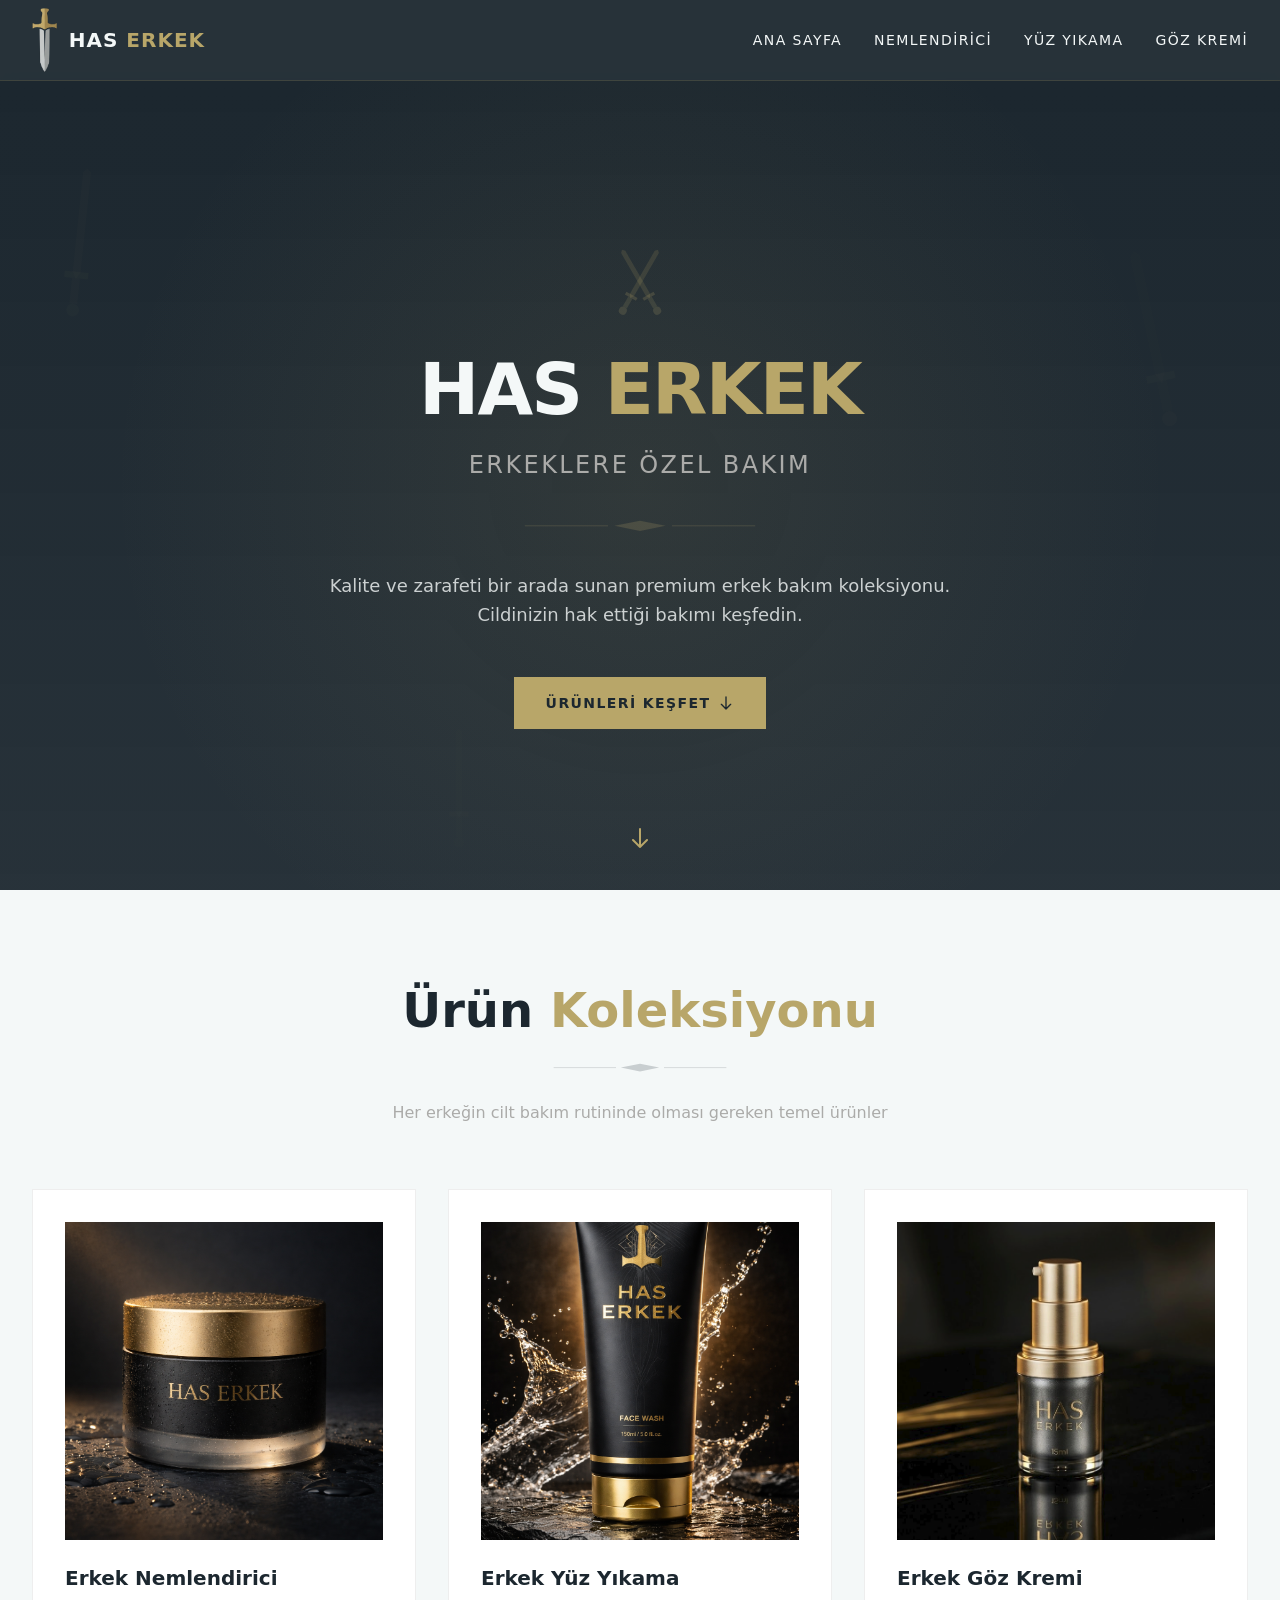
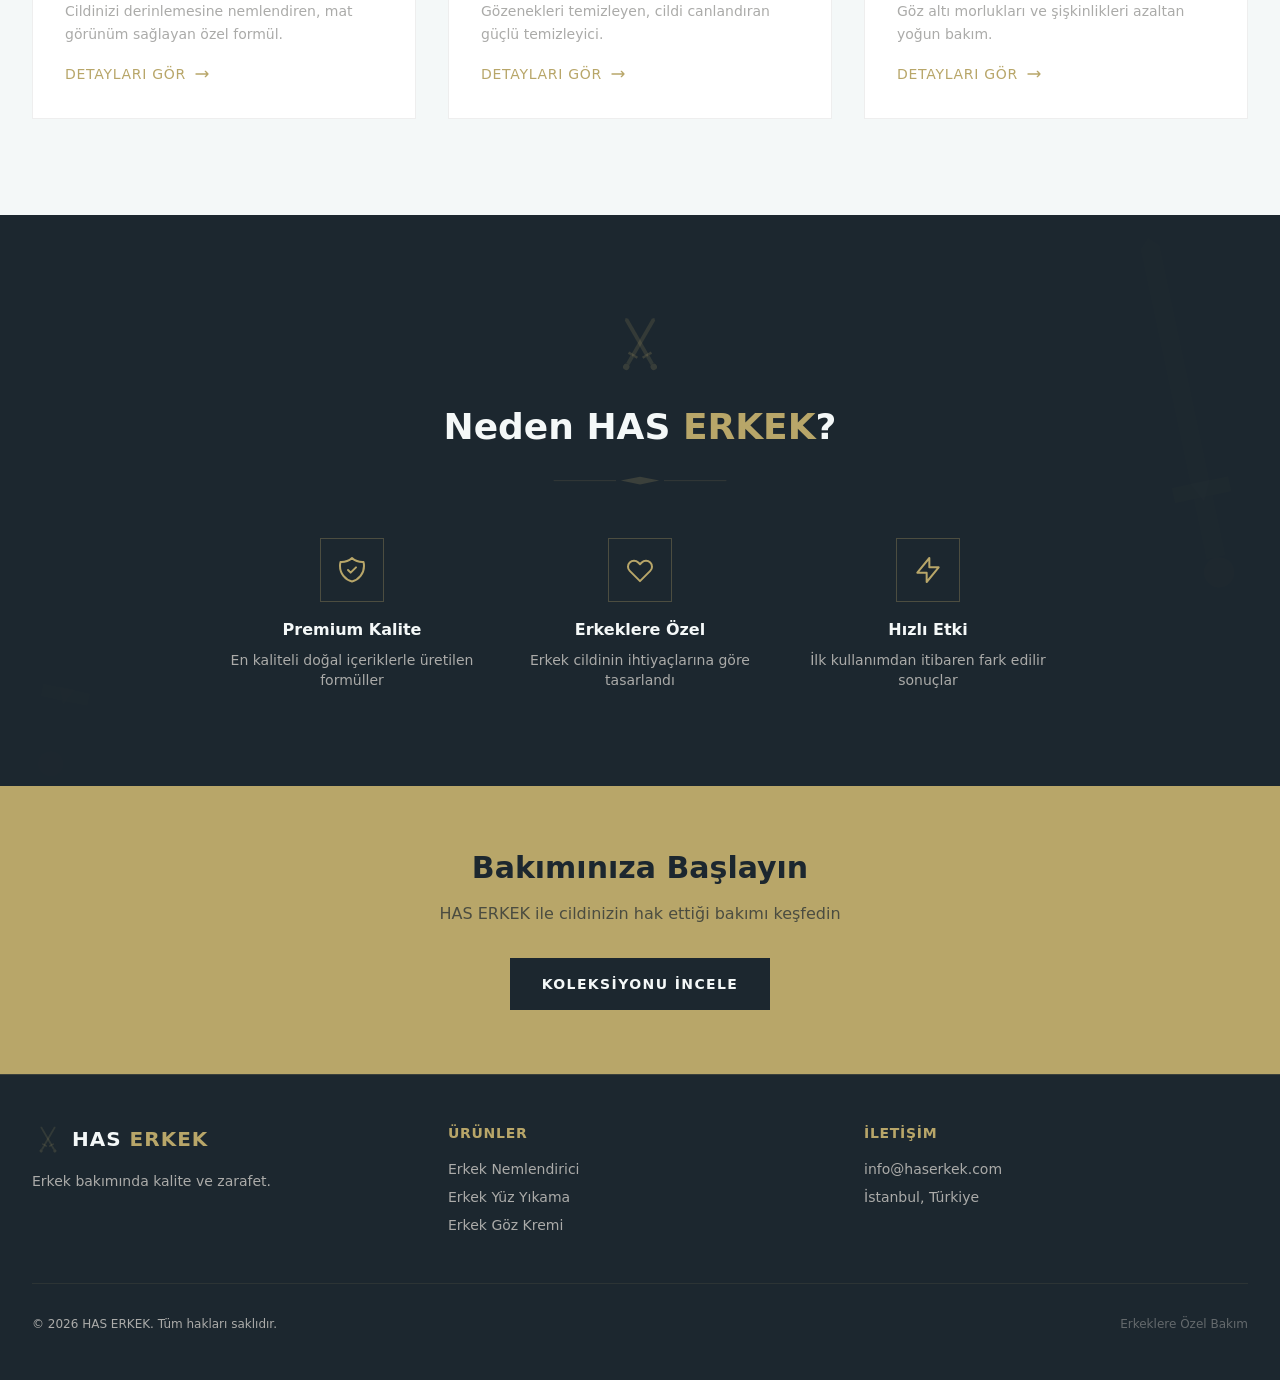
==== commit 934b841f: "has erkek" ====
--- a/index.html
+++ b/index.html
@@ -1 +1 @@
-<!DOCTYPE html><!--t61IOCaNfQHsQOd_ZVr3m--><html lang="tr"><head><meta charSet="utf-8"/><meta name="viewport" content="width=device-width, initial-scale=1"/><link rel="preload" href="/_next/static/media/2a65768255d6b625-s.p.d19752fb.woff2" as="font" crossorigin="" type="font/woff2"/><link rel="preload" href="/_next/static/media/83afe278b6a6bb3c-s.p.3a6ba036.woff2" as="font" crossorigin="" type="font/woff2"/><link rel="stylesheet" href="/_next/static/chunks/23f118971f9411fd.css" data-precedence="next"/><link rel="preload" as="script" fetchPriority="low" href="/_next/static/chunks/5079e61471129470.js"/><script src="/_next/static/chunks/806bdb8e4a6a9b95.js" async=""></script><script src="/_next/static/chunks/045e59273b8f7eaf.js" async=""></script><script src="/_next/static/chunks/5208b4d785e83758.js" async=""></script><script src="/_next/static/chunks/turbopack-fbf89b5b56e76426.js" async=""></script><script src="/_next/static/chunks/2b4e4af30926e8d0.js" async=""></script><script src="/_next/static/chunks/8e8d9946e982f473.js" async=""></script><script src="/_next/static/chunks/ff1a16fafef87110.js" async=""></script><script src="/_next/static/chunks/d2be314c3ece3fbe.js" async=""></script><link rel="preload" href="https://www.googletagmanager.com/gtag/js?id=G-XXXXXXXXXX" as="script"/><meta name="next-size-adjust" content=""/><title>HAS ERKEK | Erkek Bakım Ürünleri</title><meta name="description" content="Erkeklere özel premium bakım ürünleri. Nemlendirici, yüz yıkama ve göz kremi koleksiyonu."/><meta name="author" content="HAS ERKEK"/><meta name="keywords" content="erkek bakım,erkek nemlendirici,erkek yüz yıkama,erkek göz kremi,has erkek"/><meta property="og:title" content="HAS ERKEK | Erkek Bakım Ürünleri"/><meta property="og:description" content="Erkeklere özel premium bakım ürünleri"/><meta property="og:url" content="https://haserkek.com"/><meta property="og:site_name" content="HAS ERKEK"/><meta property="og:locale" content="tr_TR"/><meta property="og:type" content="website"/><meta name="twitter:card" content="summary"/><meta name="twitter:title" content="HAS ERKEK | Erkek Bakım Ürünleri"/><meta name="twitter:description" content="Erkeklere özel premium bakım ürünleri"/><link rel="icon" href="/favicon.ico?favicon.7dac4e02.ico" sizes="48x48" type="image/x-icon"/><script src="/_next/static/chunks/a6dad97d9634a72d.js" noModule=""></script></head><body class="playfair_display_73853c11-module__6mt_1G__variable inter_dc9473ec-module__UKqKMa__variable antialiased bg-platinum text-jet-black"><div hidden=""><!--$--><!--/$--></div><header class="fixed top-0 left-0 right-0 z-50 bg-jet-black/95 backdrop-blur-sm border-b border-sand/20"><div class="max-w-7xl mx-auto px-4 sm:px-6 lg:px-8"><div class="flex items-center justify-between h-20"><a class="flex items-center gap-3" href="/"><div class="h-20 py-2 flex items-center"><img alt="HAS ERKEK" loading="lazy" width="56" height="56" decoding="async" data-nimg="1" class="h-full w-auto object-contain" style="color:transparent" src="/erkek_logo_transparent.png"/></div><span class="text-xl font-bold text-platinum tracking-wider">HAS <span class="text-sand">ERKEK</span></span></a><nav class="hidden md:flex items-center gap-8"><a class="text-platinum hover:text-sand transition-colors duration-300 text-sm tracking-widest uppercase" href="/">Ana Sayfa</a><a class="text-platinum hover:text-sand transition-colors duration-300 text-sm tracking-widest uppercase" href="/urunler/nemlendirici">Nemlendirici</a><a class="text-platinum hover:text-sand transition-colors duration-300 text-sm tracking-widest uppercase" href="/urunler/yuz-yikama">Yüz Yıkama</a><a class="text-platinum hover:text-sand transition-colors duration-300 text-sm tracking-widest uppercase" href="/urunler/goz-kremi">Göz Kremi</a></nav><button class="md:hidden text-platinum p-2" aria-label="Menu"><svg class="w-6 h-6" fill="none" stroke="currentColor" viewBox="0 0 24 24"><path stroke-linecap="round" stroke-linejoin="round" stroke-width="2" d="M4 6h16M4 12h16M4 18h16"></path></svg></button></div></div></header><main class="min-h-screen pt-20"><div class="relative"><div class="fixed inset-0 overflow-hidden pointer-events-none"><svg class="absolute -left-10 top-40 w-32 h-64 text-jet-black opacity-5 rotate-12" viewBox="0 0 100 200" fill="none" xmlns="http://www.w3.org/2000/svg"><path d="M50 10 L55 15 L55 140 L50 150 L45 140 L45 15 Z" fill="currentColor" opacity="0.1"></path><path d="M35 140 L65 140 L65 148 L35 148 Z" fill="currentColor" opacity="0.15"></path><path d="M45 148 L55 148 L55 180 L45 180 Z" fill="currentColor" opacity="0.1"></path><circle cx="50" cy="188" r="8" fill="currentColor" opacity="0.12"></circle></svg><svg class="absolute -right-10 top-80 w-40 h-80 text-jet-black opacity-5 -rotate-12" viewBox="0 0 100 200" fill="none" xmlns="http://www.w3.org/2000/svg"><path d="M50 10 L55 15 L55 140 L50 150 L45 140 L45 15 Z" fill="currentColor" opacity="0.1"></path><path d="M35 140 L65 140 L65 148 L35 148 Z" fill="currentColor" opacity="0.15"></path><path d="M45 148 L55 148 L55 180 L45 180 Z" fill="currentColor" opacity="0.1"></path><circle cx="50" cy="188" r="8" fill="currentColor" opacity="0.12"></circle></svg><svg class="absolute left-1/4 bottom-20 w-24 h-48 text-jet-black opacity-3" viewBox="0 0 100 200" fill="none" xmlns="http://www.w3.org/2000/svg"><path d="M50 10 L55 15 L55 140 L50 150 L45 140 L45 15 Z" fill="currentColor" opacity="0.1"></path><path d="M35 140 L65 140 L65 148 L35 148 Z" fill="currentColor" opacity="0.15"></path><path d="M45 148 L55 148 L55 180 L45 180 Z" fill="currentColor" opacity="0.1"></path><circle cx="50" cy="188" r="8" fill="currentColor" opacity="0.12"></circle></svg></div><section class="relative min-h-[90vh] flex items-center justify-center bg-gradient-to-b from-jet-black to-jet-black/95"><div class="absolute inset-0 overflow-hidden"><div class="absolute inset-0 bg-[radial-gradient(circle_at_center,_var(--sand)_0%,_transparent_70%)] opacity-10"></div><svg class="absolute left-10 top-20 w-20 h-40 text-sand opacity-20 rotate-6" viewBox="0 0 100 200" fill="none" xmlns="http://www.w3.org/2000/svg"><path d="M50 10 L55 15 L55 140 L50 150 L45 140 L45 15 Z" fill="currentColor" opacity="0.1"></path><path d="M35 140 L65 140 L65 148 L35 148 Z" fill="currentColor" opacity="0.15"></path><path d="M45 148 L55 148 L55 180 L45 180 Z" fill="currentColor" opacity="0.1"></path><circle cx="50" cy="188" r="8" fill="currentColor" opacity="0.12"></circle></svg><svg class="absolute right-20 top-40 w-24 h-48 text-sand opacity-15 -rotate-12" viewBox="0 0 100 200" fill="none" xmlns="http://www.w3.org/2000/svg"><path d="M50 10 L55 15 L55 140 L50 150 L45 140 L45 15 Z" fill="currentColor" opacity="0.1"></path><path d="M35 140 L65 140 L65 148 L35 148 Z" fill="currentColor" opacity="0.15"></path><path d="M45 148 L55 148 L55 180 L45 180 Z" fill="currentColor" opacity="0.1"></path><circle cx="50" cy="188" r="8" fill="currentColor" opacity="0.12"></circle></svg><svg class="absolute left-1/3 bottom-10 w-16 h-32 text-sand opacity-10" viewBox="0 0 100 200" fill="none" xmlns="http://www.w3.org/2000/svg"><path d="M50 10 L55 15 L55 140 L50 150 L45 140 L45 15 Z" fill="currentColor" opacity="0.1"></path><path d="M35 140 L65 140 L65 148 L35 148 Z" fill="currentColor" opacity="0.15"></path><path d="M45 148 L55 148 L55 180 L45 180 Z" fill="currentColor" opacity="0.1"></path><circle cx="50" cy="188" r="8" fill="currentColor" opacity="0.12"></circle></svg></div><div class="relative z-10 max-w-4xl mx-auto px-4 sm:px-6 lg:px-8 text-center"><svg class="w-20 h-20 mx-auto mb-8 text-sand" viewBox="0 0 100 100" fill="none" xmlns="http://www.w3.org/2000/svg"><g transform="rotate(-30 50 50)"><path d="M50 5 L53 8 L53 70 L50 75 L47 70 L47 8 Z" fill="currentColor" opacity="0.15"></path><path d="M42 70 L58 70 L58 74 L42 74 Z" fill="currentColor" opacity="0.2"></path><path d="M47 74 L53 74 L53 88 L47 88 Z" fill="currentColor" opacity="0.15"></path><circle cx="50" cy="93" r="5" fill="currentColor" opacity="0.18"></circle></g><g transform="rotate(30 50 50)"><path d="M50 5 L53 8 L53 70 L50 75 L47 70 L47 8 Z" fill="currentColor" opacity="0.15"></path><path d="M42 70 L58 70 L58 74 L42 74 Z" fill="currentColor" opacity="0.2"></path><path d="M47 74 L53 74 L53 88 L47 88 Z" fill="currentColor" opacity="0.15"></path><circle cx="50" cy="93" r="5" fill="currentColor" opacity="0.18"></circle></g></svg><h1 class="font-[var(--font-playfair)] text-4xl sm:text-5xl md:text-6xl lg:text-7xl font-bold text-platinum mb-6 tracking-tight">HAS <span class="text-sand">ERKEK</span></h1><p class="text-xl sm:text-2xl text-silver mb-4 tracking-widest uppercase text-sm">Erkeklere Özel Bakım</p><svg class="w-64 mx-auto my-8 text-sand" viewBox="0 0 400 40" fill="none" xmlns="http://www.w3.org/2000/svg"><line x1="20" y1="20" x2="150" y2="20" stroke="currentColor" stroke-width="1" opacity="0.3"></line><path d="M160 20 L200 12 L240 20 L200 28 Z" fill="currentColor" opacity="0.2"></path><line x1="250" y1="20" x2="380" y2="20" stroke="currentColor" stroke-width="1" opacity="0.3"></line></svg><p class="text-lg text-platinum/80 max-w-2xl mx-auto mb-12 leading-relaxed">Kalite ve zarafeti bir arada sunan premium erkek bakım koleksiyonu. Cildinizin hak ettiği bakımı keşfedin.</p><a class="inline-flex items-center gap-2 bg-sand text-jet-black px-8 py-4 text-sm tracking-widest uppercase font-semibold hover:bg-sand/90 transition-all duration-300 hover:scale-105" href="#urunler">Ürünleri Keşfet<svg class="w-4 h-4" fill="none" stroke="currentColor" viewBox="0 0 24 24"><path stroke-linecap="round" stroke-linejoin="round" stroke-width="2" d="M19 14l-7 7m0 0l-7-7m7 7V3"></path></svg></a></div><div class="absolute bottom-10 left-1/2 -translate-x-1/2 animate-bounce"><svg class="w-6 h-6 text-sand" fill="none" stroke="currentColor" viewBox="0 0 24 24"><path stroke-linecap="round" stroke-linejoin="round" stroke-width="2" d="M19 14l-7 7m0 0l-7-7m7 7V3"></path></svg></div></section><section id="urunler" class="py-24 bg-platinum relative"><div class="max-w-7xl mx-auto px-4 sm:px-6 lg:px-8"><div class="text-center mb-16"><h2 class="font-[var(--font-playfair)] text-3xl sm:text-4xl md:text-5xl font-bold text-jet-black mb-4">Ürün <span class="text-sand">Koleksiyonu</span></h2><svg class="w-48 mx-auto my-6 text-jet-black" viewBox="0 0 400 40" fill="none" xmlns="http://www.w3.org/2000/svg"><line x1="20" y1="20" x2="150" y2="20" stroke="currentColor" stroke-width="1" opacity="0.3"></line><path d="M160 20 L200 12 L240 20 L200 28 Z" fill="currentColor" opacity="0.2"></path><line x1="250" y1="20" x2="380" y2="20" stroke="currentColor" stroke-width="1" opacity="0.3"></line></svg><p class="text-silver max-w-2xl mx-auto">Her erkeğin cilt bakım rutininde olması gereken temel ürünler</p></div><div class="grid grid-cols-1 md:grid-cols-3 gap-8"><a class="group relative bg-white border border-silver/20 p-8 hover:border-sand transition-all duration-300 hover:shadow-xl hover:-translate-y-1" href="/urunler/nemlendirici"><div class="aspect-square bg-gradient-to-br from-jet-black/5 to-jet-black/10 mb-6 flex items-center justify-center relative overflow-hidden"><img alt="Erkek Nemlendirici" loading="lazy" width="300" height="300" decoding="async" data-nimg="1" class="object-cover w-full h-full group-hover:scale-105 transition-transform duration-300" style="color:transparent" src="/moistrizer.png"/><div class="absolute inset-0 bg-gradient-to-t from-jet-black/10 to-transparent opacity-0 group-hover:opacity-100 transition-opacity duration-300"></div></div><h3 class="font-[var(--font-playfair)] text-xl font-semibold text-jet-black mb-2 group-hover:text-sand transition-colors">Erkek Nemlendirici</h3><p class="text-silver text-sm leading-relaxed mb-4">Cildinizi derinlemesine nemlendiren, mat görünüm sağlayan özel formül.</p><span class="inline-flex items-center gap-2 text-sand text-sm font-medium tracking-wider uppercase">Detayları Gör<svg class="w-4 h-4 group-hover:translate-x-1 transition-transform" fill="none" stroke="currentColor" viewBox="0 0 24 24"><path stroke-linecap="round" stroke-linejoin="round" stroke-width="2" d="M17 8l4 4m0 0l-4 4m4-4H3"></path></svg></span></a><a class="group relative bg-white border border-silver/20 p-8 hover:border-sand transition-all duration-300 hover:shadow-xl hover:-translate-y-1" href="/urunler/yuz-yikama"><div class="aspect-square bg-gradient-to-br from-jet-black/5 to-jet-black/10 mb-6 flex items-center justify-center relative overflow-hidden"><img alt="Erkek Yüz Yıkama" loading="lazy" width="300" height="300" decoding="async" data-nimg="1" class="object-cover w-full h-full group-hover:scale-105 transition-transform duration-300" style="color:transparent" src="/facewash.png"/><div class="absolute inset-0 bg-gradient-to-t from-jet-black/10 to-transparent opacity-0 group-hover:opacity-100 transition-opacity duration-300"></div></div><h3 class="font-[var(--font-playfair)] text-xl font-semibold text-jet-black mb-2 group-hover:text-sand transition-colors">Erkek Yüz Yıkama</h3><p class="text-silver text-sm leading-relaxed mb-4">Gözenekleri temizleyen, cildi canlandıran güçlü temizleyici.</p><span class="inline-flex items-center gap-2 text-sand text-sm font-medium tracking-wider uppercase">Detayları Gör<svg class="w-4 h-4 group-hover:translate-x-1 transition-transform" fill="none" stroke="currentColor" viewBox="0 0 24 24"><path stroke-linecap="round" stroke-linejoin="round" stroke-width="2" d="M17 8l4 4m0 0l-4 4m4-4H3"></path></svg></span></a><a class="group relative bg-white border border-silver/20 p-8 hover:border-sand transition-all duration-300 hover:shadow-xl hover:-translate-y-1" href="/urunler/goz-kremi"><div class="aspect-square bg-gradient-to-br from-jet-black/5 to-jet-black/10 mb-6 flex items-center justify-center relative overflow-hidden"><img alt="Erkek Göz Kremi" loading="lazy" width="300" height="300" decoding="async" data-nimg="1" class="object-cover w-full h-full group-hover:scale-105 transition-transform duration-300" style="color:transparent" src="/eyecream.png"/><div class="absolute inset-0 bg-gradient-to-t from-jet-black/10 to-transparent opacity-0 group-hover:opacity-100 transition-opacity duration-300"></div></div><h3 class="font-[var(--font-playfair)] text-xl font-semibold text-jet-black mb-2 group-hover:text-sand transition-colors">Erkek Göz Kremi</h3><p class="text-silver text-sm leading-relaxed mb-4">Göz altı morlukları ve şişkinlikleri azaltan yoğun bakım.</p><span class="inline-flex items-center gap-2 text-sand text-sm font-medium tracking-wider uppercase">Detayları Gör<svg class="w-4 h-4 group-hover:translate-x-1 transition-transform" fill="none" stroke="currentColor" viewBox="0 0 24 24"><path stroke-linecap="round" stroke-linejoin="round" stroke-width="2" d="M17 8l4 4m0 0l-4 4m4-4H3"></path></svg></span></a></div></div></section><section class="py-24 bg-jet-black relative overflow-hidden"><div class="absolute inset-0"><svg class="absolute right-0 top-0 w-48 h-96 text-sand opacity-10 -rotate-12" viewBox="0 0 100 200" fill="none" xmlns="http://www.w3.org/2000/svg"><path d="M50 10 L55 15 L55 140 L50 150 L45 140 L45 15 Z" fill="currentColor" opacity="0.1"></path><path d="M35 140 L65 140 L65 148 L35 148 Z" fill="currentColor" opacity="0.15"></path><path d="M45 148 L55 148 L55 180 L45 180 Z" fill="currentColor" opacity="0.1"></path><circle cx="50" cy="188" r="8" fill="currentColor" opacity="0.12"></circle></svg><svg class="absolute left-0 bottom-0 w-40 h-80 text-sand opacity-5 rotate-12" viewBox="0 0 100 200" fill="none" xmlns="http://www.w3.org/2000/svg"><path d="M50 10 L55 15 L55 140 L50 150 L45 140 L45 15 Z" fill="currentColor" opacity="0.1"></path><path d="M35 140 L65 140 L65 148 L35 148 Z" fill="currentColor" opacity="0.15"></path><path d="M45 148 L55 148 L55 180 L45 180 Z" fill="currentColor" opacity="0.1"></path><circle cx="50" cy="188" r="8" fill="currentColor" opacity="0.12"></circle></svg></div><div class="relative z-10 max-w-4xl mx-auto px-4 sm:px-6 lg:px-8 text-center"><svg class="w-16 h-16 mx-auto mb-8 text-sand" viewBox="0 0 100 100" fill="none" xmlns="http://www.w3.org/2000/svg"><g transform="rotate(-30 50 50)"><path d="M50 5 L53 8 L53 70 L50 75 L47 70 L47 8 Z" fill="currentColor" opacity="0.15"></path><path d="M42 70 L58 70 L58 74 L42 74 Z" fill="currentColor" opacity="0.2"></path><path d="M47 74 L53 74 L53 88 L47 88 Z" fill="currentColor" opacity="0.15"></path><circle cx="50" cy="93" r="5" fill="currentColor" opacity="0.18"></circle></g><g transform="rotate(30 50 50)"><path d="M50 5 L53 8 L53 70 L50 75 L47 70 L47 8 Z" fill="currentColor" opacity="0.15"></path><path d="M42 70 L58 70 L58 74 L42 74 Z" fill="currentColor" opacity="0.2"></path><path d="M47 74 L53 74 L53 88 L47 88 Z" fill="currentColor" opacity="0.15"></path><circle cx="50" cy="93" r="5" fill="currentColor" opacity="0.18"></circle></g></svg><h2 class="font-[var(--font-playfair)] text-3xl sm:text-4xl font-bold text-platinum mb-6">Neden HAS <span class="text-sand">ERKEK</span>?</h2><svg class="w-48 mx-auto my-6 text-sand" viewBox="0 0 400 40" fill="none" xmlns="http://www.w3.org/2000/svg"><line x1="20" y1="20" x2="150" y2="20" stroke="currentColor" stroke-width="1" opacity="0.3"></line><path d="M160 20 L200 12 L240 20 L200 28 Z" fill="currentColor" opacity="0.2"></path><line x1="250" y1="20" x2="380" y2="20" stroke="currentColor" stroke-width="1" opacity="0.3"></line></svg><div class="grid grid-cols-1 md:grid-cols-3 gap-8 mt-12"><div class="text-center"><div class="w-16 h-16 mx-auto mb-4 border border-sand/30 flex items-center justify-center"><svg class="w-8 h-8 text-sand" fill="none" stroke="currentColor" viewBox="0 0 24 24"><path stroke-linecap="round" stroke-linejoin="round" stroke-width="1.5" d="M9 12l2 2 4-4m5.618-4.016A11.955 11.955 0 0112 2.944a11.955 11.955 0 01-8.618 3.04A12.02 12.02 0 003 9c0 5.591 3.824 10.29 9 11.622 5.176-1.332 9-6.03 9-11.622 0-1.042-.133-2.052-.382-3.016z"></path></svg></div><h3 class="text-platinum font-semibold mb-2">Premium Kalite</h3><p class="text-silver text-sm">En kaliteli doğal içeriklerle üretilen formüller</p></div><div class="text-center"><div class="w-16 h-16 mx-auto mb-4 border border-sand/30 flex items-center justify-center"><svg class="w-8 h-8 text-sand" fill="none" stroke="currentColor" viewBox="0 0 24 24"><path stroke-linecap="round" stroke-linejoin="round" stroke-width="1.5" d="M4.318 6.318a4.5 4.5 0 000 6.364L12 20.364l7.682-7.682a4.5 4.5 0 00-6.364-6.364L12 7.636l-1.318-1.318a4.5 4.5 0 00-6.364 0z"></path></svg></div><h3 class="text-platinum font-semibold mb-2">Erkeklere Özel</h3><p class="text-silver text-sm">Erkek cildinin ihtiyaçlarına göre tasarlandı</p></div><div class="text-center"><div class="w-16 h-16 mx-auto mb-4 border border-sand/30 flex items-center justify-center"><svg class="w-8 h-8 text-sand" fill="none" stroke="currentColor" viewBox="0 0 24 24"><path stroke-linecap="round" stroke-linejoin="round" stroke-width="1.5" d="M13 10V3L4 14h7v7l9-11h-7z"></path></svg></div><h3 class="text-platinum font-semibold mb-2">Hızlı Etki</h3><p class="text-silver text-sm">İlk kullanımdan itibaren fark edilir sonuçlar</p></div></div></div></section><section class="py-16 bg-sand"><div class="max-w-4xl mx-auto px-4 sm:px-6 lg:px-8 text-center"><h2 class="font-[var(--font-playfair)] text-2xl sm:text-3xl font-bold text-jet-black mb-4">Bakımınıza Başlayın</h2><p class="text-jet-black/70 mb-8">HAS ERKEK ile cildinizin hak ettiği bakımı keşfedin</p><a class="inline-flex items-center gap-2 bg-jet-black text-platinum px-8 py-4 text-sm tracking-widest uppercase font-semibold hover:bg-jet-black/90 transition-all duration-300" href="#urunler">Koleksiyonu İncele</a></div></section></div><!--$--><!--/$--></main><footer class="bg-jet-black border-t border-sand/20"><div class="max-w-7xl mx-auto px-4 sm:px-6 lg:px-8 py-12"><div class="grid grid-cols-1 md:grid-cols-3 gap-8"><div class="flex flex-col items-center md:items-start"><div class="flex items-center gap-2 mb-4"><svg class="w-8 h-8 text-sand" viewBox="0 0 100 100" fill="none" xmlns="http://www.w3.org/2000/svg"><g transform="rotate(-30 50 50)"><path d="M50 5 L53 8 L53 70 L50 75 L47 70 L47 8 Z" fill="currentColor" opacity="0.15"></path><path d="M42 70 L58 70 L58 74 L42 74 Z" fill="currentColor" opacity="0.2"></path><path d="M47 74 L53 74 L53 88 L47 88 Z" fill="currentColor" opacity="0.15"></path><circle cx="50" cy="93" r="5" fill="currentColor" opacity="0.18"></circle></g><g transform="rotate(30 50 50)"><path d="M50 5 L53 8 L53 70 L50 75 L47 70 L47 8 Z" fill="currentColor" opacity="0.15"></path><path d="M42 70 L58 70 L58 74 L42 74 Z" fill="currentColor" opacity="0.2"></path><path d="M47 74 L53 74 L53 88 L47 88 Z" fill="currentColor" opacity="0.15"></path><circle cx="50" cy="93" r="5" fill="currentColor" opacity="0.18"></circle></g></svg><span class="text-xl font-bold text-platinum tracking-wider">HAS <span class="text-sand">ERKEK</span></span></div><p class="text-silver text-sm text-center md:text-left">Erkek bakımında kalite ve zarafet.</p></div><div class="flex flex-col items-center md:items-start"><h3 class="text-sand font-semibold mb-4 tracking-wider uppercase text-sm">Ürünler</h3><nav class="flex flex-col gap-2"><a class="text-silver hover:text-platinum transition-colors text-sm" href="/urunler/nemlendirici">Erkek Nemlendirici</a><a class="text-silver hover:text-platinum transition-colors text-sm" href="/urunler/yuz-yikama">Erkek Yüz Yıkama</a><a class="text-silver hover:text-platinum transition-colors text-sm" href="/urunler/goz-kremi">Erkek Göz Kremi</a></nav></div><div class="flex flex-col items-center md:items-start"><h3 class="text-sand font-semibold mb-4 tracking-wider uppercase text-sm">İletişim</h3><div class="flex flex-col gap-2 text-silver text-sm"><a href="mailto:info@haserkek.com" class="hover:text-platinum transition-colors">info@haserkek.com</a><p>İstanbul, Türkiye</p></div></div></div><div class="mt-12 pt-8 border-t border-sand/10"><div class="flex flex-col md:flex-row items-center justify-between gap-4"><p class="text-silver text-xs">© <!-- -->2026<!-- --> HAS ERKEK. Tüm hakları saklıdır.</p><div class="flex items-center gap-4"><span class="text-silver/50 text-xs">Erkeklere Özel Bakım</span></div></div></div></div></footer><script src="/_next/static/chunks/5079e61471129470.js" id="_R_" async=""></script><script>(self.__next_f=self.__next_f||[]).push([0])</script><script>self.__next_f.push([1,"1:\"$Sreact.fragment\"\n2:I[31362,[\"/_next/static/chunks/2b4e4af30926e8d0.js\",\"/_next/static/chunks/8e8d9946e982f473.js\"],\"GoogleAnalytics\"]\n3:I[2971,[\"/_next/static/chunks/2b4e4af30926e8d0.js\",\"/_next/static/chunks/8e8d9946e982f473.js\"],\"Header\"]\n4:I[39756,[\"/_next/static/chunks/ff1a16fafef87110.js\",\"/_next/static/chunks/d2be314c3ece3fbe.js\"],\"default\"]\n5:I[37457,[\"/_next/static/chunks/ff1a16fafef87110.js\",\"/_next/static/chunks/d2be314c3ece3fbe.js\"],\"default\"]\n6:I[33389,[\"/_next/static/chunks/2b4e4af30926e8d0.js\",\"/_next/static/chunks/8e8d9946e982f473.js\"],\"CrossedSwords\"]\n7:I[22016,[\"/_next/static/chunks/2b4e4af30926e8d0.js\",\"/_next/static/chunks/8e8d9946e982f473.js\"],\"\"]\nb:I[68027,[],\"default\"]\n:HL[\"/_next/static/chunks/23f118971f9411fd.css\",\"style\"]\n:HL[\"/_next/static/media/2a65768255d6b625-s.p.d19752fb.woff2\",\"font\",{\"crossOrigin\":\"\",\"type\":\"font/woff2\"}]\n:HL[\"/_next/static/media/83afe278b6a6bb3c-s.p.3a6ba036.woff2\",\"font\",{\"crossOrigin\":\"\",\"type\":\"font/woff2\"}]\n"])</script><script>self.__next_f.push([1,"0:{\"P\":null,\"b\":\"t61IOCaNfQHsQOd_ZVr3m\",\"c\":[\"\",\"\"],\"q\":\"\",\"i\":false,\"f\":[[[\"\",{\"children\":[\"__PAGE__\",{}]},\"$undefined\",\"$undefined\",true],[[\"$\",\"$1\",\"c\",{\"children\":[[[\"$\",\"link\",\"0\",{\"rel\":\"stylesheet\",\"href\":\"/_next/static/chunks/23f118971f9411fd.css\",\"precedence\":\"next\",\"crossOrigin\":\"$undefined\",\"nonce\":\"$undefined\"}],[\"$\",\"script\",\"script-0\",{\"src\":\"/_next/static/chunks/2b4e4af30926e8d0.js\",\"async\":true,\"nonce\":\"$undefined\"}],[\"$\",\"script\",\"script-1\",{\"src\":\"/_next/static/chunks/8e8d9946e982f473.js\",\"async\":true,\"nonce\":\"$undefined\"}]],[\"$\",\"html\",null,{\"lang\":\"tr\",\"children\":[[\"$\",\"head\",null,{\"children\":[\"$\",\"$L2\",null,{}]}],[\"$\",\"body\",null,{\"className\":\"playfair_display_73853c11-module__6mt_1G__variable inter_dc9473ec-module__UKqKMa__variable antialiased bg-platinum text-jet-black\",\"children\":[[\"$\",\"$L3\",null,{}],[\"$\",\"main\",null,{\"className\":\"min-h-screen pt-20\",\"children\":[\"$\",\"$L4\",null,{\"parallelRouterKey\":\"children\",\"error\":\"$undefined\",\"errorStyles\":\"$undefined\",\"errorScripts\":\"$undefined\",\"template\":[\"$\",\"$L5\",null,{}],\"templateStyles\":\"$undefined\",\"templateScripts\":\"$undefined\",\"notFound\":[[[\"$\",\"title\",null,{\"children\":\"404: This page could not be found.\"}],[\"$\",\"div\",null,{\"style\":{\"fontFamily\":\"system-ui,\\\"Segoe UI\\\",Roboto,Helvetica,Arial,sans-serif,\\\"Apple Color Emoji\\\",\\\"Segoe UI Emoji\\\"\",\"height\":\"100vh\",\"textAlign\":\"center\",\"display\":\"flex\",\"flexDirection\":\"column\",\"alignItems\":\"center\",\"justifyContent\":\"center\"},\"children\":[\"$\",\"div\",null,{\"children\":[[\"$\",\"style\",null,{\"dangerouslySetInnerHTML\":{\"__html\":\"body{color:#000;background:#fff;margin:0}.next-error-h1{border-right:1px solid rgba(0,0,0,.3)}@media (prefers-color-scheme:dark){body{color:#fff;background:#000}.next-error-h1{border-right:1px solid rgba(255,255,255,.3)}}\"}}],[\"$\",\"h1\",null,{\"className\":\"next-error-h1\",\"style\":{\"display\":\"inline-block\",\"margin\":\"0 20px 0 0\",\"padding\":\"0 23px 0 0\",\"fontSize\":24,\"fontWeight\":500,\"verticalAlign\":\"top\",\"lineHeight\":\"49px\"},\"children\":404}],[\"$\",\"div\",null,{\"style\":{\"display\":\"inline-block\"},\"children\":[\"$\",\"h2\",null,{\"style\":{\"fontSize\":14,\"fontWeight\":400,\"lineHeight\":\"49px\",\"margin\":0},\"children\":\"This page could not be found.\"}]}]]}]}]],[]],\"forbidden\":\"$undefined\",\"unauthorized\":\"$undefined\"}]}],[\"$\",\"footer\",null,{\"className\":\"bg-jet-black border-t border-sand/20\",\"children\":[\"$\",\"div\",null,{\"className\":\"max-w-7xl mx-auto px-4 sm:px-6 lg:px-8 py-12\",\"children\":[[\"$\",\"div\",null,{\"className\":\"grid grid-cols-1 md:grid-cols-3 gap-8\",\"children\":[[\"$\",\"div\",null,{\"className\":\"flex flex-col items-center md:items-start\",\"children\":[[\"$\",\"div\",null,{\"className\":\"flex items-center gap-2 mb-4\",\"children\":[[\"$\",\"$L6\",null,{\"className\":\"w-8 h-8 text-sand\"}],[\"$\",\"span\",null,{\"className\":\"text-xl font-bold text-platinum tracking-wider\",\"children\":[\"HAS \",[\"$\",\"span\",null,{\"className\":\"text-sand\",\"children\":\"ERKEK\"}]]}]]}],[\"$\",\"p\",null,{\"className\":\"text-silver text-sm text-center md:text-left\",\"children\":\"Erkek bakımında kalite ve zarafet.\"}]]}],[\"$\",\"div\",null,{\"className\":\"flex flex-col items-center md:items-start\",\"children\":[[\"$\",\"h3\",null,{\"className\":\"text-sand font-semibold mb-4 tracking-wider uppercase text-sm\",\"children\":\"Ürünler\"}],[\"$\",\"nav\",null,{\"className\":\"flex flex-col gap-2\",\"children\":[[\"$\",\"$L7\",null,{\"href\":\"/urunler/nemlendirici\",\"className\":\"text-silver hover:text-platinum transition-colors text-sm\",\"children\":\"Erkek Nemlendirici\"}],[\"$\",\"$L7\",null,{\"href\":\"/urunler/yuz-yikama\",\"className\":\"text-silver hover:text-platinum transition-colors text-sm\",\"children\":\"Erkek Yüz Yıkama\"}],[\"$\",\"$L7\",null,{\"href\":\"/urunler/goz-kremi\",\"className\":\"text-silver hover:text-platinum transition-colors text-sm\",\"children\":\"Erkek Göz Kremi\"}]]}]]}],[\"$\",\"div\",null,{\"className\":\"flex flex-col items-center md:items-start\",\"children\":[[\"$\",\"h3\",null,{\"className\":\"text-sand font-semibold mb-4 tracking-wider uppercase text-sm\",\"children\":\"İletişim\"}],[\"$\",\"div\",null,{\"className\":\"flex flex-col gap-2 text-silver text-sm\",\"children\":[[\"$\",\"a\",null,{\"href\":\"mailto:info@haserkek.com\",\"className\":\"hover:text-platinum transition-colors\",\"children\":\"info@haserkek.com\"}],[\"$\",\"p\",null,{\"children\":\"İstanbul, Türkiye\"}]]}]]}]]}],[\"$\",\"div\",null,{\"className\":\"mt-12 pt-8 border-t border-sand/10\",\"children\":[\"$\",\"div\",null,{\"className\":\"flex flex-col md:flex-row items-center justify-between gap-4\",\"children\":[[\"$\",\"p\",null,{\"className\":\"text-silver text-xs\",\"children\":[\"© \",2026,\" HAS ERKEK. Tüm hakları saklıdır.\"]}],\"$L8\"]}]}]]}]}]]}]]}]]}],{\"children\":[\"$L9\",{},null,false,false]},null,false,false],\"$La\",false]],\"m\":\"$undefined\",\"G\":[\"$b\",[]],\"S\":true}\n"])</script><script>self.__next_f.push([1,"c:I[33389,[\"/_next/static/chunks/2b4e4af30926e8d0.js\",\"/_next/static/chunks/8e8d9946e982f473.js\"],\"SwordPattern\"]\nd:I[33389,[\"/_next/static/chunks/2b4e4af30926e8d0.js\",\"/_next/static/chunks/8e8d9946e982f473.js\"],\"SwordDivider\"]\ne:I[5500,[\"/_next/static/chunks/2b4e4af30926e8d0.js\",\"/_next/static/chunks/8e8d9946e982f473.js\"],\"Image\"]\n18:I[97367,[\"/_next/static/chunks/ff1a16fafef87110.js\",\"/_next/static/chunks/d2be314c3ece3fbe.js\"],\"ViewportBoundary\"]\n1a:I[97367,[\"/_next/static/chunks/ff1a16fafef87110.js\",\"/_next/static/chunks/d2be314c3ece3fbe.js\"],\"MetadataBoundary\"]\n1b:\"$Sreact.suspense\"\n8:[\"$\",\"div\",null,{\"className\":\"flex items-center gap-4\",\"children\":[\"$\",\"span\",null,{\"className\":\"text-silver/50 text-xs\",\"children\":\"Erkeklere Özel Bakım\"}]}]\n"])</script><script>self.__next_f.push([1,"9:[\"$\",\"$1\",\"c\",{\"children\":[[\"$\",\"div\",null,{\"className\":\"relative\",\"children\":[[\"$\",\"div\",null,{\"className\":\"fixed inset-0 overflow-hidden pointer-events-none\",\"children\":[[\"$\",\"$Lc\",null,{\"className\":\"absolute -left-10 top-40 w-32 h-64 text-jet-black opacity-5 rotate-12\"}],[\"$\",\"$Lc\",null,{\"className\":\"absolute -right-10 top-80 w-40 h-80 text-jet-black opacity-5 -rotate-12\"}],[\"$\",\"$Lc\",null,{\"className\":\"absolute left-1/4 bottom-20 w-24 h-48 text-jet-black opacity-3\"}]]}],[\"$\",\"section\",null,{\"className\":\"relative min-h-[90vh] flex items-center justify-center bg-gradient-to-b from-jet-black to-jet-black/95\",\"children\":[[\"$\",\"div\",null,{\"className\":\"absolute inset-0 overflow-hidden\",\"children\":[[\"$\",\"div\",null,{\"className\":\"absolute inset-0 bg-[radial-gradient(circle_at_center,_var(--sand)_0%,_transparent_70%)] opacity-10\"}],[\"$\",\"$Lc\",null,{\"className\":\"absolute left-10 top-20 w-20 h-40 text-sand opacity-20 rotate-6\"}],[\"$\",\"$Lc\",null,{\"className\":\"absolute right-20 top-40 w-24 h-48 text-sand opacity-15 -rotate-12\"}],[\"$\",\"$Lc\",null,{\"className\":\"absolute left-1/3 bottom-10 w-16 h-32 text-sand opacity-10\"}]]}],[\"$\",\"div\",null,{\"className\":\"relative z-10 max-w-4xl mx-auto px-4 sm:px-6 lg:px-8 text-center\",\"children\":[[\"$\",\"$L6\",null,{\"className\":\"w-20 h-20 mx-auto mb-8 text-sand\"}],[\"$\",\"h1\",null,{\"className\":\"font-[var(--font-playfair)] text-4xl sm:text-5xl md:text-6xl lg:text-7xl font-bold text-platinum mb-6 tracking-tight\",\"children\":[\"HAS \",[\"$\",\"span\",null,{\"className\":\"text-sand\",\"children\":\"ERKEK\"}]]}],[\"$\",\"p\",null,{\"className\":\"text-xl sm:text-2xl text-silver mb-4 tracking-widest uppercase text-sm\",\"children\":\"Erkeklere Özel Bakım\"}],[\"$\",\"$Ld\",null,{\"className\":\"w-64 mx-auto my-8 text-sand\"}],[\"$\",\"p\",null,{\"className\":\"text-lg text-platinum/80 max-w-2xl mx-auto mb-12 leading-relaxed\",\"children\":\"Kalite ve zarafeti bir arada sunan premium erkek bakım koleksiyonu. Cildinizin hak ettiği bakımı keşfedin.\"}],[\"$\",\"$L7\",null,{\"href\":\"#urunler\",\"className\":\"inline-flex items-center gap-2 bg-sand text-jet-black px-8 py-4 text-sm tracking-widest uppercase font-semibold hover:bg-sand/90 transition-all duration-300 hover:scale-105\",\"children\":[\"Ürünleri Keşfet\",[\"$\",\"svg\",null,{\"className\":\"w-4 h-4\",\"fill\":\"none\",\"stroke\":\"currentColor\",\"viewBox\":\"0 0 24 24\",\"children\":[\"$\",\"path\",null,{\"strokeLinecap\":\"round\",\"strokeLinejoin\":\"round\",\"strokeWidth\":2,\"d\":\"M19 14l-7 7m0 0l-7-7m7 7V3\"}]}]]}]]}],[\"$\",\"div\",null,{\"className\":\"absolute bottom-10 left-1/2 -translate-x-1/2 animate-bounce\",\"children\":[\"$\",\"svg\",null,{\"className\":\"w-6 h-6 text-sand\",\"fill\":\"none\",\"stroke\":\"currentColor\",\"viewBox\":\"0 0 24 24\",\"children\":[\"$\",\"path\",null,{\"strokeLinecap\":\"round\",\"strokeLinejoin\":\"round\",\"strokeWidth\":2,\"d\":\"M19 14l-7 7m0 0l-7-7m7 7V3\"}]}]}]]}],[\"$\",\"section\",null,{\"id\":\"urunler\",\"className\":\"py-24 bg-platinum relative\",\"children\":[\"$\",\"div\",null,{\"className\":\"max-w-7xl mx-auto px-4 sm:px-6 lg:px-8\",\"children\":[[\"$\",\"div\",null,{\"className\":\"text-center mb-16\",\"children\":[[\"$\",\"h2\",null,{\"className\":\"font-[var(--font-playfair)] text-3xl sm:text-4xl md:text-5xl font-bold text-jet-black mb-4\",\"children\":[\"Ürün \",[\"$\",\"span\",null,{\"className\":\"text-sand\",\"children\":\"Koleksiyonu\"}]]}],[\"$\",\"$Ld\",null,{\"className\":\"w-48 mx-auto my-6 text-jet-black\"}],[\"$\",\"p\",null,{\"className\":\"text-silver max-w-2xl mx-auto\",\"children\":\"Her erkeğin cilt bakım rutininde olması gereken temel ürünler\"}]]}],[\"$\",\"div\",null,{\"className\":\"grid grid-cols-1 md:grid-cols-3 gap-8\",\"children\":[[\"$\",\"$L7\",\"nemlendirici\",{\"href\":\"/urunler/nemlendirici\",\"className\":\"group relative bg-white border border-silver/20 p-8 hover:border-sand transition-all duration-300 hover:shadow-xl hover:-translate-y-1\",\"children\":[[\"$\",\"div\",null,{\"className\":\"aspect-square bg-gradient-to-br from-jet-black/5 to-jet-black/10 mb-6 flex items-center justify-center relative overflow-hidden\",\"children\":[[\"$\",\"$Le\",null,{\"src\":\"/moistrizer.png\",\"alt\":\"Erkek Nemlendirici\",\"width\":300,\"height\":300,\"className\":\"object-cover w-full h-full group-hover:scale-105 transition-transform duration-300\"}],\"$Lf\"]}],\"$L10\",\"$L11\",\"$L12\"]}],\"$L13\",\"$L14\"]}]]}]}],\"$L15\",\"$L16\"]}],null,\"$L17\"]}]\n"])</script><script>self.__next_f.push([1,"a:[\"$\",\"$1\",\"h\",{\"children\":[null,[\"$\",\"$L18\",null,{\"children\":\"$L19\"}],[\"$\",\"div\",null,{\"hidden\":true,\"children\":[\"$\",\"$L1a\",null,{\"children\":[\"$\",\"$1b\",null,{\"name\":\"Next.Metadata\",\"children\":\"$L1c\"}]}]}],[\"$\",\"meta\",null,{\"name\":\"next-size-adjust\",\"content\":\"\"}]]}]\n"])</script><script>self.__next_f.push([1,"1d:I[97367,[\"/_next/static/chunks/ff1a16fafef87110.js\",\"/_next/static/chunks/d2be314c3ece3fbe.js\"],\"OutletBoundary\"]\nf:[\"$\",\"div\",null,{\"className\":\"absolute inset-0 bg-gradient-to-t from-jet-black/10 to-transparent opacity-0 group-hover:opacity-100 transition-opacity duration-300\"}]\n10:[\"$\",\"h3\",null,{\"className\":\"font-[var(--font-playfair)] text-xl font-semibold text-jet-black mb-2 group-hover:text-sand transition-colors\",\"children\":\"Erkek Nemlendirici\"}]\n11:[\"$\",\"p\",null,{\"className\":\"text-silver text-sm leading-relaxed mb-4\",\"children\":\"Cildinizi derinlemesine nemlendiren, mat görünüm sağlayan özel formül.\"}]\n12:[\"$\",\"span\",null,{\"className\":\"inline-flex items-center gap-2 text-sand text-sm font-medium tracking-wider uppercase\",\"children\":[\"Detayları Gör\",[\"$\",\"svg\",null,{\"className\":\"w-4 h-4 group-hover:translate-x-1 transition-transform\",\"fill\":\"none\",\"stroke\":\"currentColor\",\"viewBox\":\"0 0 24 24\",\"children\":[\"$\",\"path\",null,{\"strokeLinecap\":\"round\",\"strokeLinejoin\":\"round\",\"strokeWidth\":2,\"d\":\"M17 8l4 4m0 0l-4 4m4-4H3\"}]}]]}]\n"])</script><script>self.__next_f.push([1,"13:[\"$\",\"$L7\",\"yuz-yikama\",{\"href\":\"/urunler/yuz-yikama\",\"className\":\"group relative bg-white border border-silver/20 p-8 hover:border-sand transition-all duration-300 hover:shadow-xl hover:-translate-y-1\",\"children\":[[\"$\",\"div\",null,{\"className\":\"aspect-square bg-gradient-to-br from-jet-black/5 to-jet-black/10 mb-6 flex items-center justify-center relative overflow-hidden\",\"children\":[[\"$\",\"$Le\",null,{\"src\":\"/facewash.png\",\"alt\":\"Erkek Yüz Yıkama\",\"width\":300,\"height\":300,\"className\":\"object-cover w-full h-full group-hover:scale-105 transition-transform duration-300\"}],[\"$\",\"div\",null,{\"className\":\"absolute inset-0 bg-gradient-to-t from-jet-black/10 to-transparent opacity-0 group-hover:opacity-100 transition-opacity duration-300\"}]]}],[\"$\",\"h3\",null,{\"className\":\"font-[var(--font-playfair)] text-xl font-semibold text-jet-black mb-2 group-hover:text-sand transition-colors\",\"children\":\"Erkek Yüz Yıkama\"}],[\"$\",\"p\",null,{\"className\":\"text-silver text-sm leading-relaxed mb-4\",\"children\":\"Gözenekleri temizleyen, cildi canlandıran güçlü temizleyici.\"}],[\"$\",\"span\",null,{\"className\":\"inline-flex items-center gap-2 text-sand text-sm font-medium tracking-wider uppercase\",\"children\":[\"Detayları Gör\",[\"$\",\"svg\",null,{\"className\":\"w-4 h-4 group-hover:translate-x-1 transition-transform\",\"fill\":\"none\",\"stroke\":\"currentColor\",\"viewBox\":\"0 0 24 24\",\"children\":[\"$\",\"path\",null,{\"strokeLinecap\":\"round\",\"strokeLinejoin\":\"round\",\"strokeWidth\":2,\"d\":\"M17 8l4 4m0 0l-4 4m4-4H3\"}]}]]}]]}]\n"])</script><script>self.__next_f.push([1,"14:[\"$\",\"$L7\",\"goz-kremi\",{\"href\":\"/urunler/goz-kremi\",\"className\":\"group relative bg-white border border-silver/20 p-8 hover:border-sand transition-all duration-300 hover:shadow-xl hover:-translate-y-1\",\"children\":[[\"$\",\"div\",null,{\"className\":\"aspect-square bg-gradient-to-br from-jet-black/5 to-jet-black/10 mb-6 flex items-center justify-center relative overflow-hidden\",\"children\":[[\"$\",\"$Le\",null,{\"src\":\"/eyecream.png\",\"alt\":\"Erkek Göz Kremi\",\"width\":300,\"height\":300,\"className\":\"object-cover w-full h-full group-hover:scale-105 transition-transform duration-300\"}],[\"$\",\"div\",null,{\"className\":\"absolute inset-0 bg-gradient-to-t from-jet-black/10 to-transparent opacity-0 group-hover:opacity-100 transition-opacity duration-300\"}]]}],[\"$\",\"h3\",null,{\"className\":\"font-[var(--font-playfair)] text-xl font-semibold text-jet-black mb-2 group-hover:text-sand transition-colors\",\"children\":\"Erkek Göz Kremi\"}],[\"$\",\"p\",null,{\"className\":\"text-silver text-sm leading-relaxed mb-4\",\"children\":\"Göz altı morlukları ve şişkinlikleri azaltan yoğun bakım.\"}],[\"$\",\"span\",null,{\"className\":\"inline-flex items-center gap-2 text-sand text-sm font-medium tracking-wider uppercase\",\"children\":[\"Detayları Gör\",[\"$\",\"svg\",null,{\"className\":\"w-4 h-4 group-hover:translate-x-1 transition-transform\",\"fill\":\"none\",\"stroke\":\"currentColor\",\"viewBox\":\"0 0 24 24\",\"children\":[\"$\",\"path\",null,{\"strokeLinecap\":\"round\",\"strokeLinejoin\":\"round\",\"strokeWidth\":2,\"d\":\"M17 8l4 4m0 0l-4 4m4-4H3\"}]}]]}]]}]\n"])</script><script>self.__next_f.push([1,"15:[\"$\",\"section\",null,{\"className\":\"py-24 bg-jet-black relative overflow-hidden\",\"children\":[[\"$\",\"div\",null,{\"className\":\"absolute inset-0\",\"children\":[[\"$\",\"$Lc\",null,{\"className\":\"absolute right-0 top-0 w-48 h-96 text-sand opacity-10 -rotate-12\"}],[\"$\",\"$Lc\",null,{\"className\":\"absolute left-0 bottom-0 w-40 h-80 text-sand opacity-5 rotate-12\"}]]}],[\"$\",\"div\",null,{\"className\":\"relative z-10 max-w-4xl mx-auto px-4 sm:px-6 lg:px-8 text-center\",\"children\":[[\"$\",\"$L6\",null,{\"className\":\"w-16 h-16 mx-auto mb-8 text-sand\"}],[\"$\",\"h2\",null,{\"className\":\"font-[var(--font-playfair)] text-3xl sm:text-4xl font-bold text-platinum mb-6\",\"children\":[\"Neden HAS \",[\"$\",\"span\",null,{\"className\":\"text-sand\",\"children\":\"ERKEK\"}],\"?\"]}],[\"$\",\"$Ld\",null,{\"className\":\"w-48 mx-auto my-6 text-sand\"}],[\"$\",\"div\",null,{\"className\":\"grid grid-cols-1 md:grid-cols-3 gap-8 mt-12\",\"children\":[[\"$\",\"div\",null,{\"className\":\"text-center\",\"children\":[[\"$\",\"div\",null,{\"className\":\"w-16 h-16 mx-auto mb-4 border border-sand/30 flex items-center justify-center\",\"children\":[\"$\",\"svg\",null,{\"className\":\"w-8 h-8 text-sand\",\"fill\":\"none\",\"stroke\":\"currentColor\",\"viewBox\":\"0 0 24 24\",\"children\":[\"$\",\"path\",null,{\"strokeLinecap\":\"round\",\"strokeLinejoin\":\"round\",\"strokeWidth\":1.5,\"d\":\"M9 12l2 2 4-4m5.618-4.016A11.955 11.955 0 0112 2.944a11.955 11.955 0 01-8.618 3.04A12.02 12.02 0 003 9c0 5.591 3.824 10.29 9 11.622 5.176-1.332 9-6.03 9-11.622 0-1.042-.133-2.052-.382-3.016z\"}]}]}],[\"$\",\"h3\",null,{\"className\":\"text-platinum font-semibold mb-2\",\"children\":\"Premium Kalite\"}],[\"$\",\"p\",null,{\"className\":\"text-silver text-sm\",\"children\":\"En kaliteli doğal içeriklerle üretilen formüller\"}]]}],[\"$\",\"div\",null,{\"className\":\"text-center\",\"children\":[[\"$\",\"div\",null,{\"className\":\"w-16 h-16 mx-auto mb-4 border border-sand/30 flex items-center justify-center\",\"children\":[\"$\",\"svg\",null,{\"className\":\"w-8 h-8 text-sand\",\"fill\":\"none\",\"stroke\":\"currentColor\",\"viewBox\":\"0 0 24 24\",\"children\":[\"$\",\"path\",null,{\"strokeLinecap\":\"round\",\"strokeLinejoin\":\"round\",\"strokeWidth\":1.5,\"d\":\"M4.318 6.318a4.5 4.5 0 000 6.364L12 20.364l7.682-7.682a4.5 4.5 0 00-6.364-6.364L12 7.636l-1.318-1.318a4.5 4.5 0 00-6.364 0z\"}]}]}],[\"$\",\"h3\",null,{\"className\":\"text-platinum font-semibold mb-2\",\"children\":\"Erkeklere Özel\"}],[\"$\",\"p\",null,{\"className\":\"text-silver text-sm\",\"children\":\"Erkek cildinin ihtiyaçlarına göre tasarlandı\"}]]}],[\"$\",\"div\",null,{\"className\":\"text-center\",\"children\":[[\"$\",\"div\",null,{\"className\":\"w-16 h-16 mx-auto mb-4 border border-sand/30 flex items-center justify-center\",\"children\":[\"$\",\"svg\",null,{\"className\":\"w-8 h-8 text-sand\",\"fill\":\"none\",\"stroke\":\"currentColor\",\"viewBox\":\"0 0 24 24\",\"children\":[\"$\",\"path\",null,{\"strokeLinecap\":\"round\",\"strokeLinejoin\":\"round\",\"strokeWidth\":1.5,\"d\":\"M13 10V3L4 14h7v7l9-11h-7z\"}]}]}],[\"$\",\"h3\",null,{\"className\":\"text-platinum font-semibold mb-2\",\"children\":\"Hızlı Etki\"}],[\"$\",\"p\",null,{\"className\":\"text-silver text-sm\",\"children\":\"İlk kullanımdan itibaren fark edilir sonuçlar\"}]]}]]}]]}]]}]\n"])</script><script>self.__next_f.push([1,"16:[\"$\",\"section\",null,{\"className\":\"py-16 bg-sand\",\"children\":[\"$\",\"div\",null,{\"className\":\"max-w-4xl mx-auto px-4 sm:px-6 lg:px-8 text-center\",\"children\":[[\"$\",\"h2\",null,{\"className\":\"font-[var(--font-playfair)] text-2xl sm:text-3xl font-bold text-jet-black mb-4\",\"children\":\"Bakımınıza Başlayın\"}],[\"$\",\"p\",null,{\"className\":\"text-jet-black/70 mb-8\",\"children\":\"HAS ERKEK ile cildinizin hak ettiği bakımı keşfedin\"}],[\"$\",\"$L7\",null,{\"href\":\"#urunler\",\"className\":\"inline-flex items-center gap-2 bg-jet-black text-platinum px-8 py-4 text-sm tracking-widest uppercase font-semibold hover:bg-jet-black/90 transition-all duration-300\",\"children\":\"Koleksiyonu İncele\"}]]}]}]\n17:[\"$\",\"$L1d\",null,{\"children\":[\"$\",\"$1b\",null,{\"name\":\"Next.MetadataOutlet\",\"children\":\"$@1e\"}]}]\n"])</script><script>self.__next_f.push([1,"19:[[\"$\",\"meta\",\"0\",{\"charSet\":\"utf-8\"}],[\"$\",\"meta\",\"1\",{\"name\":\"viewport\",\"content\":\"width=device-width, initial-scale=1\"}]]\n"])</script><script>self.__next_f.push([1,"1f:I[27201,[\"/_next/static/chunks/ff1a16fafef87110.js\",\"/_next/static/chunks/d2be314c3ece3fbe.js\"],\"IconMark\"]\n1c:[[\"$\",\"title\",\"0\",{\"children\":\"HAS ERKEK | Erkek Bakım Ürünleri\"}],[\"$\",\"meta\",\"1\",{\"name\":\"description\",\"content\":\"Erkeklere özel premium bakım ürünleri. Nemlendirici, yüz yıkama ve göz kremi koleksiyonu.\"}],[\"$\",\"meta\",\"2\",{\"name\":\"author\",\"content\":\"HAS ERKEK\"}],[\"$\",\"meta\",\"3\",{\"name\":\"keywords\",\"content\":\"erkek bakım,erkek nemlendirici,erkek yüz yıkama,erkek göz kremi,has erkek\"}],[\"$\",\"meta\",\"4\",{\"property\":\"og:title\",\"content\":\"HAS ERKEK | Erkek Bakım Ürünleri\"}],[\"$\",\"meta\",\"5\",{\"property\":\"og:description\",\"content\":\"Erkeklere özel premium bakım ürünleri\"}],[\"$\",\"meta\",\"6\",{\"property\":\"og:url\",\"content\":\"https://haserkek.com\"}],[\"$\",\"meta\",\"7\",{\"property\":\"og:site_name\",\"content\":\"HAS ERKEK\"}],[\"$\",\"meta\",\"8\",{\"property\":\"og:locale\",\"content\":\"tr_TR\"}],[\"$\",\"meta\",\"9\",{\"property\":\"og:type\",\"content\":\"website\"}],[\"$\",\"meta\",\"10\",{\"name\":\"twitter:card\",\"content\":\"summary\"}],[\"$\",\"meta\",\"11\",{\"name\":\"twitter:title\",\"content\":\"HAS ERKEK | Erkek Bakım Ürünleri\"}],[\"$\",\"meta\",\"12\",{\"name\":\"twitter:description\",\"content\":\"Erkeklere özel premium bakım ürünleri\"}],[\"$\",\"link\",\"13\",{\"rel\":\"icon\",\"href\":\"/favicon.ico?favicon.7dac4e02.ico\",\"sizes\":\"48x48\",\"type\":\"image/x-icon\"}],[\"$\",\"$L1f\",\"14\",{}]]\n1e:null\n"])</script></body></html>+<!DOCTYPE html><!--_wCpPocKEYWuKlEBZbFms--><html lang="tr"><head><meta charSet="utf-8"/><meta name="viewport" content="width=device-width, initial-scale=1"/><link rel="preload" href="/_next/static/media/2a65768255d6b625-s.p.d19752fb.woff2" as="font" crossorigin="" type="font/woff2"/><link rel="preload" href="/_next/static/media/83afe278b6a6bb3c-s.p.3a6ba036.woff2" as="font" crossorigin="" type="font/woff2"/><link rel="stylesheet" href="/_next/static/chunks/370a9619cdb5746c.css" data-precedence="next"/><link rel="preload" as="script" fetchPriority="low" href="/_next/static/chunks/5079e61471129470.js"/><script src="/_next/static/chunks/806bdb8e4a6a9b95.js" async=""></script><script src="/_next/static/chunks/045e59273b8f7eaf.js" async=""></script><script src="/_next/static/chunks/5208b4d785e83758.js" async=""></script><script src="/_next/static/chunks/turbopack-fbf89b5b56e76426.js" async=""></script><script src="/_next/static/chunks/231846642817fefb.js" async=""></script><script src="/_next/static/chunks/8e8d9946e982f473.js" async=""></script><script src="/_next/static/chunks/ff1a16fafef87110.js" async=""></script><script src="/_next/static/chunks/d2be314c3ece3fbe.js" async=""></script><link rel="preload" href="https://www.googletagmanager.com/gtag/js?id=G-MP937GJHKT" as="script"/><meta name="next-size-adjust" content=""/><title>HAS ERKEK | Erkek Bakım Ürünleri</title><meta name="description" content="Erkeklere özel premium bakım ürünleri. Nemlendirici, yüz yıkama ve göz kremi koleksiyonu."/><meta name="author" content="HAS ERKEK"/><meta name="keywords" content="erkek bakım,erkek nemlendirici,erkek yüz yıkama,erkek göz kremi,has erkek"/><meta property="og:title" content="HAS ERKEK | Erkek Bakım Ürünleri"/><meta property="og:description" content="Erkeklere özel premium bakım ürünleri"/><meta property="og:url" content="https://haserkek.com"/><meta property="og:site_name" content="HAS ERKEK"/><meta property="og:locale" content="tr_TR"/><meta property="og:type" content="website"/><meta name="twitter:card" content="summary"/><meta name="twitter:title" content="HAS ERKEK | Erkek Bakım Ürünleri"/><meta name="twitter:description" content="Erkeklere özel premium bakım ürünleri"/><link rel="icon" href="/favicon.ico?favicon.7dac4e02.ico" sizes="48x48" type="image/x-icon"/><script src="/_next/static/chunks/a6dad97d9634a72d.js" noModule=""></script></head><body class="playfair_display_73853c11-module__6mt_1G__variable inter_dc9473ec-module__UKqKMa__variable antialiased bg-platinum text-jet-black"><div hidden=""><!--$--><!--/$--></div><header class="fixed top-0 left-0 right-0 z-50 bg-jet-black/95 backdrop-blur-sm border-b border-sand/20"><div class="max-w-7xl mx-auto px-4 sm:px-6 lg:px-8"><div class="flex items-center justify-between h-20"><a class="flex items-center gap-3" href="/"><div class="h-20 py-2 flex items-center"><img alt="HAS ERKEK" loading="lazy" width="56" height="56" decoding="async" data-nimg="1" class="h-full w-auto object-contain" style="color:transparent" src="/erkek_logo_transparent.png"/></div><span class="text-xl font-bold text-platinum tracking-wider">HAS <span class="text-sand">ERKEK</span></span></a><nav class="hidden md:flex items-center gap-8"><a class="text-platinum hover:text-sand transition-colors duration-300 text-sm tracking-widest uppercase" href="/">Ana Sayfa</a><a class="text-platinum hover:text-sand transition-colors duration-300 text-sm tracking-widest uppercase" href="/urunler/nemlendirici">Nemlendirici</a><a class="text-platinum hover:text-sand transition-colors duration-300 text-sm tracking-widest uppercase" href="/urunler/yuz-yikama">Yüz Yıkama</a><a class="text-platinum hover:text-sand transition-colors duration-300 text-sm tracking-widest uppercase" href="/urunler/goz-kremi">Göz Kremi</a></nav><button class="md:hidden text-platinum p-2" aria-label="Menu"><svg class="w-6 h-6" fill="none" stroke="currentColor" viewBox="0 0 24 24"><path stroke-linecap="round" stroke-linejoin="round" stroke-width="2" d="M4 6h16M4 12h16M4 18h16"></path></svg></button></div></div></header><main class="min-h-screen pt-20"><div class="relative"><div class="fixed inset-0 overflow-hidden pointer-events-none"><svg class="absolute -left-10 top-40 w-32 h-64 text-jet-black opacity-5 rotate-12" viewBox="0 0 100 200" fill="none" xmlns="http://www.w3.org/2000/svg"><path d="M50 10 L55 15 L55 140 L50 150 L45 140 L45 15 Z" fill="currentColor" opacity="0.1"></path><path d="M35 140 L65 140 L65 148 L35 148 Z" fill="currentColor" opacity="0.15"></path><path d="M45 148 L55 148 L55 180 L45 180 Z" fill="currentColor" opacity="0.1"></path><circle cx="50" cy="188" r="8" fill="currentColor" opacity="0.12"></circle></svg><svg class="absolute -right-10 top-80 w-40 h-80 text-jet-black opacity-5 -rotate-12" viewBox="0 0 100 200" fill="none" xmlns="http://www.w3.org/2000/svg"><path d="M50 10 L55 15 L55 140 L50 150 L45 140 L45 15 Z" fill="currentColor" opacity="0.1"></path><path d="M35 140 L65 140 L65 148 L35 148 Z" fill="currentColor" opacity="0.15"></path><path d="M45 148 L55 148 L55 180 L45 180 Z" fill="currentColor" opacity="0.1"></path><circle cx="50" cy="188" r="8" fill="currentColor" opacity="0.12"></circle></svg><svg class="absolute left-1/4 bottom-20 w-24 h-48 text-jet-black opacity-3" viewBox="0 0 100 200" fill="none" xmlns="http://www.w3.org/2000/svg"><path d="M50 10 L55 15 L55 140 L50 150 L45 140 L45 15 Z" fill="currentColor" opacity="0.1"></path><path d="M35 140 L65 140 L65 148 L35 148 Z" fill="currentColor" opacity="0.15"></path><path d="M45 148 L55 148 L55 180 L45 180 Z" fill="currentColor" opacity="0.1"></path><circle cx="50" cy="188" r="8" fill="currentColor" opacity="0.12"></circle></svg></div><section class="relative min-h-[90vh] flex items-center justify-center bg-gradient-to-b from-jet-black to-jet-black/95"><div class="absolute inset-0 overflow-hidden"><div class="absolute inset-0 bg-[radial-gradient(circle_at_center,_var(--sand)_0%,_transparent_70%)] opacity-10"></div><svg class="absolute left-10 top-20 w-20 h-40 text-sand opacity-20 rotate-6" viewBox="0 0 100 200" fill="none" xmlns="http://www.w3.org/2000/svg"><path d="M50 10 L55 15 L55 140 L50 150 L45 140 L45 15 Z" fill="currentColor" opacity="0.1"></path><path d="M35 140 L65 140 L65 148 L35 148 Z" fill="currentColor" opacity="0.15"></path><path d="M45 148 L55 148 L55 180 L45 180 Z" fill="currentColor" opacity="0.1"></path><circle cx="50" cy="188" r="8" fill="currentColor" opacity="0.12"></circle></svg><svg class="absolute right-20 top-40 w-24 h-48 text-sand opacity-15 -rotate-12" viewBox="0 0 100 200" fill="none" xmlns="http://www.w3.org/2000/svg"><path d="M50 10 L55 15 L55 140 L50 150 L45 140 L45 15 Z" fill="currentColor" opacity="0.1"></path><path d="M35 140 L65 140 L65 148 L35 148 Z" fill="currentColor" opacity="0.15"></path><path d="M45 148 L55 148 L55 180 L45 180 Z" fill="currentColor" opacity="0.1"></path><circle cx="50" cy="188" r="8" fill="currentColor" opacity="0.12"></circle></svg><svg class="absolute left-1/3 bottom-10 w-16 h-32 text-sand opacity-10" viewBox="0 0 100 200" fill="none" xmlns="http://www.w3.org/2000/svg"><path d="M50 10 L55 15 L55 140 L50 150 L45 140 L45 15 Z" fill="currentColor" opacity="0.1"></path><path d="M35 140 L65 140 L65 148 L35 148 Z" fill="currentColor" opacity="0.15"></path><path d="M45 148 L55 148 L55 180 L45 180 Z" fill="currentColor" opacity="0.1"></path><circle cx="50" cy="188" r="8" fill="currentColor" opacity="0.12"></circle></svg></div><div class="relative z-10 max-w-4xl mx-auto px-4 sm:px-6 lg:px-8 text-center"><svg class="w-20 h-20 mx-auto mb-8 text-sand" viewBox="0 0 100 100" fill="none" xmlns="http://www.w3.org/2000/svg"><g transform="rotate(-30 50 50)"><path d="M50 5 L53 8 L53 70 L50 75 L47 70 L47 8 Z" fill="currentColor" opacity="0.15"></path><path d="M42 70 L58 70 L58 74 L42 74 Z" fill="currentColor" opacity="0.2"></path><path d="M47 74 L53 74 L53 88 L47 88 Z" fill="currentColor" opacity="0.15"></path><circle cx="50" cy="93" r="5" fill="currentColor" opacity="0.18"></circle></g><g transform="rotate(30 50 50)"><path d="M50 5 L53 8 L53 70 L50 75 L47 70 L47 8 Z" fill="currentColor" opacity="0.15"></path><path d="M42 70 L58 70 L58 74 L42 74 Z" fill="currentColor" opacity="0.2"></path><path d="M47 74 L53 74 L53 88 L47 88 Z" fill="currentColor" opacity="0.15"></path><circle cx="50" cy="93" r="5" fill="currentColor" opacity="0.18"></circle></g></svg><h1 class="font-[var(--font-playfair)] text-4xl sm:text-5xl md:text-6xl lg:text-7xl font-bold text-platinum mb-6 tracking-tight">HAS <span class="text-sand">ERKEK</span></h1><p class="text-xl sm:text-2xl text-silver mb-4 tracking-widest uppercase text-sm">Erkeklere Özel Bakım</p><svg class="w-64 mx-auto my-8 text-sand" viewBox="0 0 400 40" fill="none" xmlns="http://www.w3.org/2000/svg"><line x1="20" y1="20" x2="150" y2="20" stroke="currentColor" stroke-width="1" opacity="0.3"></line><path d="M160 20 L200 12 L240 20 L200 28 Z" fill="currentColor" opacity="0.2"></path><line x1="250" y1="20" x2="380" y2="20" stroke="currentColor" stroke-width="1" opacity="0.3"></line></svg><p class="text-lg text-platinum/80 max-w-2xl mx-auto mb-12 leading-relaxed">Kalite ve zarafeti bir arada sunan premium erkek bakım koleksiyonu. Cildinizin hak ettiği bakımı keşfedin.</p><a class="inline-flex items-center gap-2 bg-sand text-jet-black px-8 py-4 text-sm tracking-widest uppercase font-semibold hover:bg-sand/90 transition-all duration-300 hover:scale-105" href="#urunler">Ürünleri Keşfet<svg class="w-4 h-4" fill="none" stroke="currentColor" viewBox="0 0 24 24"><path stroke-linecap="round" stroke-linejoin="round" stroke-width="2" d="M19 14l-7 7m0 0l-7-7m7 7V3"></path></svg></a></div><div class="absolute bottom-10 left-1/2 -translate-x-1/2 animate-bounce"><svg class="w-6 h-6 text-sand" fill="none" stroke="currentColor" viewBox="0 0 24 24"><path stroke-linecap="round" stroke-linejoin="round" stroke-width="2" d="M19 14l-7 7m0 0l-7-7m7 7V3"></path></svg></div></section><section id="urunler" class="py-24 bg-platinum relative"><div class="max-w-7xl mx-auto px-4 sm:px-6 lg:px-8"><div class="text-center mb-16"><h2 class="font-[var(--font-playfair)] text-3xl sm:text-4xl md:text-5xl font-bold text-jet-black mb-4">Ürün <span class="text-sand">Koleksiyonu</span></h2><svg class="w-48 mx-auto my-6 text-jet-black" viewBox="0 0 400 40" fill="none" xmlns="http://www.w3.org/2000/svg"><line x1="20" y1="20" x2="150" y2="20" stroke="currentColor" stroke-width="1" opacity="0.3"></line><path d="M160 20 L200 12 L240 20 L200 28 Z" fill="currentColor" opacity="0.2"></path><line x1="250" y1="20" x2="380" y2="20" stroke="currentColor" stroke-width="1" opacity="0.3"></line></svg><p class="text-silver max-w-2xl mx-auto">Her erkeğin cilt bakım rutininde olması gereken temel ürünler</p></div><div class="grid grid-cols-1 md:grid-cols-3 gap-8"><a class="group relative bg-white border border-silver/20 p-8 hover:border-sand transition-all duration-300 hover:shadow-xl hover:-translate-y-1" href="/urunler/nemlendirici"><div class="aspect-square bg-gradient-to-br from-jet-black/5 to-jet-black/10 mb-6 flex items-center justify-center relative overflow-hidden"><img alt="Erkek Nemlendirici" loading="lazy" width="300" height="300" decoding="async" data-nimg="1" class="object-cover w-full h-full group-hover:scale-105 transition-transform duration-300" style="color:transparent" src="/moistrizer.png"/><div class="absolute inset-0 bg-gradient-to-t from-jet-black/10 to-transparent opacity-0 group-hover:opacity-100 transition-opacity duration-300"></div></div><h3 class="font-[var(--font-playfair)] text-xl font-semibold text-jet-black mb-2 group-hover:text-sand transition-colors">Erkek Nemlendirici</h3><p class="text-silver text-sm leading-relaxed mb-4">Cildinizi derinlemesine nemlendiren, mat görünüm sağlayan özel formül.</p><span class="inline-flex items-center gap-2 text-sand text-sm font-medium tracking-wider uppercase">Detayları Gör<svg class="w-4 h-4 group-hover:translate-x-1 transition-transform" fill="none" stroke="currentColor" viewBox="0 0 24 24"><path stroke-linecap="round" stroke-linejoin="round" stroke-width="2" d="M17 8l4 4m0 0l-4 4m4-4H3"></path></svg></span></a><a class="group relative bg-white border border-silver/20 p-8 hover:border-sand transition-all duration-300 hover:shadow-xl hover:-translate-y-1" href="/urunler/yuz-yikama"><div class="aspect-square bg-gradient-to-br from-jet-black/5 to-jet-black/10 mb-6 flex items-center justify-center relative overflow-hidden"><img alt="Erkek Yüz Yıkama" loading="lazy" width="300" height="300" decoding="async" data-nimg="1" class="object-cover w-full h-full group-hover:scale-105 transition-transform duration-300" style="color:transparent" src="/facewash.png"/><div class="absolute inset-0 bg-gradient-to-t from-jet-black/10 to-transparent opacity-0 group-hover:opacity-100 transition-opacity duration-300"></div></div><h3 class="font-[var(--font-playfair)] text-xl font-semibold text-jet-black mb-2 group-hover:text-sand transition-colors">Erkek Yüz Yıkama</h3><p class="text-silver text-sm leading-relaxed mb-4">Gözenekleri temizleyen, cildi canlandıran güçlü temizleyici.</p><span class="inline-flex items-center gap-2 text-sand text-sm font-medium tracking-wider uppercase">Detayları Gör<svg class="w-4 h-4 group-hover:translate-x-1 transition-transform" fill="none" stroke="currentColor" viewBox="0 0 24 24"><path stroke-linecap="round" stroke-linejoin="round" stroke-width="2" d="M17 8l4 4m0 0l-4 4m4-4H3"></path></svg></span></a><a class="group relative bg-white border border-silver/20 p-8 hover:border-sand transition-all duration-300 hover:shadow-xl hover:-translate-y-1" href="/urunler/goz-kremi"><div class="aspect-square bg-gradient-to-br from-jet-black/5 to-jet-black/10 mb-6 flex items-center justify-center relative overflow-hidden"><img alt="Erkek Göz Kremi" loading="lazy" width="300" height="300" decoding="async" data-nimg="1" class="object-cover w-full h-full group-hover:scale-105 transition-transform duration-300" style="color:transparent" src="/eyecream.png"/><div class="absolute inset-0 bg-gradient-to-t from-jet-black/10 to-transparent opacity-0 group-hover:opacity-100 transition-opacity duration-300"></div></div><h3 class="font-[var(--font-playfair)] text-xl font-semibold text-jet-black mb-2 group-hover:text-sand transition-colors">Erkek Göz Kremi</h3><p class="text-silver text-sm leading-relaxed mb-4">Göz altı morlukları ve şişkinlikleri azaltan yoğun bakım.</p><span class="inline-flex items-center gap-2 text-sand text-sm font-medium tracking-wider uppercase">Detayları Gör<svg class="w-4 h-4 group-hover:translate-x-1 transition-transform" fill="none" stroke="currentColor" viewBox="0 0 24 24"><path stroke-linecap="round" stroke-linejoin="round" stroke-width="2" d="M17 8l4 4m0 0l-4 4m4-4H3"></path></svg></span></a></div></div></section><section class="py-24 bg-jet-black relative overflow-hidden"><div class="absolute inset-0"><svg class="absolute right-0 top-0 w-48 h-96 text-sand opacity-10 -rotate-12" viewBox="0 0 100 200" fill="none" xmlns="http://www.w3.org/2000/svg"><path d="M50 10 L55 15 L55 140 L50 150 L45 140 L45 15 Z" fill="currentColor" opacity="0.1"></path><path d="M35 140 L65 140 L65 148 L35 148 Z" fill="currentColor" opacity="0.15"></path><path d="M45 148 L55 148 L55 180 L45 180 Z" fill="currentColor" opacity="0.1"></path><circle cx="50" cy="188" r="8" fill="currentColor" opacity="0.12"></circle></svg><svg class="absolute left-0 bottom-0 w-40 h-80 text-sand opacity-5 rotate-12" viewBox="0 0 100 200" fill="none" xmlns="http://www.w3.org/2000/svg"><path d="M50 10 L55 15 L55 140 L50 150 L45 140 L45 15 Z" fill="currentColor" opacity="0.1"></path><path d="M35 140 L65 140 L65 148 L35 148 Z" fill="currentColor" opacity="0.15"></path><path d="M45 148 L55 148 L55 180 L45 180 Z" fill="currentColor" opacity="0.1"></path><circle cx="50" cy="188" r="8" fill="currentColor" opacity="0.12"></circle></svg></div><div class="relative z-10 max-w-4xl mx-auto px-4 sm:px-6 lg:px-8 text-center"><svg class="w-16 h-16 mx-auto mb-8 text-sand" viewBox="0 0 100 100" fill="none" xmlns="http://www.w3.org/2000/svg"><g transform="rotate(-30 50 50)"><path d="M50 5 L53 8 L53 70 L50 75 L47 70 L47 8 Z" fill="currentColor" opacity="0.15"></path><path d="M42 70 L58 70 L58 74 L42 74 Z" fill="currentColor" opacity="0.2"></path><path d="M47 74 L53 74 L53 88 L47 88 Z" fill="currentColor" opacity="0.15"></path><circle cx="50" cy="93" r="5" fill="currentColor" opacity="0.18"></circle></g><g transform="rotate(30 50 50)"><path d="M50 5 L53 8 L53 70 L50 75 L47 70 L47 8 Z" fill="currentColor" opacity="0.15"></path><path d="M42 70 L58 70 L58 74 L42 74 Z" fill="currentColor" opacity="0.2"></path><path d="M47 74 L53 74 L53 88 L47 88 Z" fill="currentColor" opacity="0.15"></path><circle cx="50" cy="93" r="5" fill="currentColor" opacity="0.18"></circle></g></svg><h2 class="font-[var(--font-playfair)] text-3xl sm:text-4xl font-bold text-platinum mb-6">Neden HAS <span class="text-sand">ERKEK</span>?</h2><svg class="w-48 mx-auto my-6 text-sand" viewBox="0 0 400 40" fill="none" xmlns="http://www.w3.org/2000/svg"><line x1="20" y1="20" x2="150" y2="20" stroke="currentColor" stroke-width="1" opacity="0.3"></line><path d="M160 20 L200 12 L240 20 L200 28 Z" fill="currentColor" opacity="0.2"></path><line x1="250" y1="20" x2="380" y2="20" stroke="currentColor" stroke-width="1" opacity="0.3"></line></svg><div class="grid grid-cols-1 md:grid-cols-3 gap-8 mt-12"><div class="text-center"><div class="w-16 h-16 mx-auto mb-4 border border-sand/30 flex items-center justify-center"><svg class="w-8 h-8 text-sand" fill="none" stroke="currentColor" viewBox="0 0 24 24"><path stroke-linecap="round" stroke-linejoin="round" stroke-width="1.5" d="M9 12l2 2 4-4m5.618-4.016A11.955 11.955 0 0112 2.944a11.955 11.955 0 01-8.618 3.04A12.02 12.02 0 003 9c0 5.591 3.824 10.29 9 11.622 5.176-1.332 9-6.03 9-11.622 0-1.042-.133-2.052-.382-3.016z"></path></svg></div><h3 class="text-platinum font-semibold mb-2">Premium Kalite</h3><p class="text-silver text-sm">En kaliteli doğal içeriklerle üretilen formüller</p></div><div class="text-center"><div class="w-16 h-16 mx-auto mb-4 border border-sand/30 flex items-center justify-center"><svg class="w-8 h-8 text-sand" fill="none" stroke="currentColor" viewBox="0 0 24 24"><path stroke-linecap="round" stroke-linejoin="round" stroke-width="1.5" d="M4.318 6.318a4.5 4.5 0 000 6.364L12 20.364l7.682-7.682a4.5 4.5 0 00-6.364-6.364L12 7.636l-1.318-1.318a4.5 4.5 0 00-6.364 0z"></path></svg></div><h3 class="text-platinum font-semibold mb-2">Erkeklere Özel</h3><p class="text-silver text-sm">Erkek cildinin ihtiyaçlarına göre tasarlandı</p></div><div class="text-center"><div class="w-16 h-16 mx-auto mb-4 border border-sand/30 flex items-center justify-center"><svg class="w-8 h-8 text-sand" fill="none" stroke="currentColor" viewBox="0 0 24 24"><path stroke-linecap="round" stroke-linejoin="round" stroke-width="1.5" d="M13 10V3L4 14h7v7l9-11h-7z"></path></svg></div><h3 class="text-platinum font-semibold mb-2">Hızlı Etki</h3><p class="text-silver text-sm">İlk kullanımdan itibaren fark edilir sonuçlar</p></div></div></div></section><section class="py-16 bg-sand"><div class="max-w-4xl mx-auto px-4 sm:px-6 lg:px-8 text-center"><h2 class="font-[var(--font-playfair)] text-2xl sm:text-3xl font-bold text-jet-black mb-4">Bakımınıza Başlayın</h2><p class="text-jet-black/70 mb-8">HAS ERKEK ile cildinizin hak ettiği bakımı keşfedin</p><a class="inline-flex items-center gap-2 bg-jet-black text-platinum px-8 py-4 text-sm tracking-widest uppercase font-semibold hover:bg-jet-black/90 transition-all duration-300" href="#urunler">Koleksiyonu İncele</a></div></section></div><!--$--><!--/$--></main><footer class="bg-jet-black border-t border-sand/20"><div class="max-w-7xl mx-auto px-4 sm:px-6 lg:px-8 py-12"><div class="grid grid-cols-1 md:grid-cols-3 gap-8"><div class="flex flex-col items-center md:items-start"><div class="flex items-center gap-2 mb-4"><svg class="w-8 h-8 text-sand" viewBox="0 0 100 100" fill="none" xmlns="http://www.w3.org/2000/svg"><g transform="rotate(-30 50 50)"><path d="M50 5 L53 8 L53 70 L50 75 L47 70 L47 8 Z" fill="currentColor" opacity="0.15"></path><path d="M42 70 L58 70 L58 74 L42 74 Z" fill="currentColor" opacity="0.2"></path><path d="M47 74 L53 74 L53 88 L47 88 Z" fill="currentColor" opacity="0.15"></path><circle cx="50" cy="93" r="5" fill="currentColor" opacity="0.18"></circle></g><g transform="rotate(30 50 50)"><path d="M50 5 L53 8 L53 70 L50 75 L47 70 L47 8 Z" fill="currentColor" opacity="0.15"></path><path d="M42 70 L58 70 L58 74 L42 74 Z" fill="currentColor" opacity="0.2"></path><path d="M47 74 L53 74 L53 88 L47 88 Z" fill="currentColor" opacity="0.15"></path><circle cx="50" cy="93" r="5" fill="currentColor" opacity="0.18"></circle></g></svg><span class="text-xl font-bold text-platinum tracking-wider">HAS <span class="text-sand">ERKEK</span></span></div><p class="text-silver text-sm text-center md:text-left">Erkek bakımında kalite ve zarafet.</p></div><div class="flex flex-col items-center md:items-start"><h3 class="text-sand font-semibold mb-4 tracking-wider uppercase text-sm">Ürünler</h3><nav class="flex flex-col gap-2"><a class="text-silver hover:text-platinum transition-colors text-sm" href="/urunler/nemlendirici">Erkek Nemlendirici</a><a class="text-silver hover:text-platinum transition-colors text-sm" href="/urunler/yuz-yikama">Erkek Yüz Yıkama</a><a class="text-silver hover:text-platinum transition-colors text-sm" href="/urunler/goz-kremi">Erkek Göz Kremi</a></nav></div><div class="flex flex-col items-center md:items-start"><h3 class="text-sand font-semibold mb-4 tracking-wider uppercase text-sm">İletişim</h3><div class="flex flex-col gap-2 text-silver text-sm"><a href="mailto:info@haserkek.com" class="hover:text-platinum transition-colors">info@haserkek.com</a><p>İstanbul, Türkiye</p></div></div></div><div class="mt-12 pt-8 border-t border-sand/10"><div class="flex flex-col md:flex-row items-center justify-between gap-4"><p class="text-silver text-xs">© <!-- -->2026<!-- --> HAS ERKEK. Tüm hakları saklıdır.</p><div class="flex items-center gap-4"><span class="text-silver/50 text-xs">Erkeklere Özel Bakım</span></div></div></div></div></footer><script src="/_next/static/chunks/5079e61471129470.js" id="_R_" async=""></script><script>(self.__next_f=self.__next_f||[]).push([0])</script><script>self.__next_f.push([1,"1:\"$Sreact.fragment\"\n2:I[31362,[\"/_next/static/chunks/231846642817fefb.js\",\"/_next/static/chunks/8e8d9946e982f473.js\"],\"GoogleAnalytics\"]\n3:I[2971,[\"/_next/static/chunks/231846642817fefb.js\",\"/_next/static/chunks/8e8d9946e982f473.js\"],\"Header\"]\n4:I[39756,[\"/_next/static/chunks/ff1a16fafef87110.js\",\"/_next/static/chunks/d2be314c3ece3fbe.js\"],\"default\"]\n5:I[37457,[\"/_next/static/chunks/ff1a16fafef87110.js\",\"/_next/static/chunks/d2be314c3ece3fbe.js\"],\"default\"]\n6:I[33389,[\"/_next/static/chunks/231846642817fefb.js\",\"/_next/static/chunks/8e8d9946e982f473.js\"],\"CrossedSwords\"]\n7:I[22016,[\"/_next/static/chunks/231846642817fefb.js\",\"/_next/static/chunks/8e8d9946e982f473.js\"],\"\"]\nb:I[68027,[],\"default\"]\n:HL[\"/_next/static/chunks/370a9619cdb5746c.css\",\"style\"]\n:HL[\"/_next/static/media/2a65768255d6b625-s.p.d19752fb.woff2\",\"font\",{\"crossOrigin\":\"\",\"type\":\"font/woff2\"}]\n:HL[\"/_next/static/media/83afe278b6a6bb3c-s.p.3a6ba036.woff2\",\"font\",{\"crossOrigin\":\"\",\"type\":\"font/woff2\"}]\n"])</script><script>self.__next_f.push([1,"0:{\"P\":null,\"b\":\"-wCpPocKEYWuKlEBZbFms\",\"c\":[\"\",\"\"],\"q\":\"\",\"i\":false,\"f\":[[[\"\",{\"children\":[\"__PAGE__\",{}]},\"$undefined\",\"$undefined\",true],[[\"$\",\"$1\",\"c\",{\"children\":[[[\"$\",\"link\",\"0\",{\"rel\":\"stylesheet\",\"href\":\"/_next/static/chunks/370a9619cdb5746c.css\",\"precedence\":\"next\",\"crossOrigin\":\"$undefined\",\"nonce\":\"$undefined\"}],[\"$\",\"script\",\"script-0\",{\"src\":\"/_next/static/chunks/231846642817fefb.js\",\"async\":true,\"nonce\":\"$undefined\"}],[\"$\",\"script\",\"script-1\",{\"src\":\"/_next/static/chunks/8e8d9946e982f473.js\",\"async\":true,\"nonce\":\"$undefined\"}]],[\"$\",\"html\",null,{\"lang\":\"tr\",\"children\":[[\"$\",\"head\",null,{\"children\":[\"$\",\"$L2\",null,{}]}],[\"$\",\"body\",null,{\"className\":\"playfair_display_73853c11-module__6mt_1G__variable inter_dc9473ec-module__UKqKMa__variable antialiased bg-platinum text-jet-black\",\"children\":[[\"$\",\"$L3\",null,{}],[\"$\",\"main\",null,{\"className\":\"min-h-screen pt-20\",\"children\":[\"$\",\"$L4\",null,{\"parallelRouterKey\":\"children\",\"error\":\"$undefined\",\"errorStyles\":\"$undefined\",\"errorScripts\":\"$undefined\",\"template\":[\"$\",\"$L5\",null,{}],\"templateStyles\":\"$undefined\",\"templateScripts\":\"$undefined\",\"notFound\":[[[\"$\",\"title\",null,{\"children\":\"404: This page could not be found.\"}],[\"$\",\"div\",null,{\"style\":{\"fontFamily\":\"system-ui,\\\"Segoe UI\\\",Roboto,Helvetica,Arial,sans-serif,\\\"Apple Color Emoji\\\",\\\"Segoe UI Emoji\\\"\",\"height\":\"100vh\",\"textAlign\":\"center\",\"display\":\"flex\",\"flexDirection\":\"column\",\"alignItems\":\"center\",\"justifyContent\":\"center\"},\"children\":[\"$\",\"div\",null,{\"children\":[[\"$\",\"style\",null,{\"dangerouslySetInnerHTML\":{\"__html\":\"body{color:#000;background:#fff;margin:0}.next-error-h1{border-right:1px solid rgba(0,0,0,.3)}@media (prefers-color-scheme:dark){body{color:#fff;background:#000}.next-error-h1{border-right:1px solid rgba(255,255,255,.3)}}\"}}],[\"$\",\"h1\",null,{\"className\":\"next-error-h1\",\"style\":{\"display\":\"inline-block\",\"margin\":\"0 20px 0 0\",\"padding\":\"0 23px 0 0\",\"fontSize\":24,\"fontWeight\":500,\"verticalAlign\":\"top\",\"lineHeight\":\"49px\"},\"children\":404}],[\"$\",\"div\",null,{\"style\":{\"display\":\"inline-block\"},\"children\":[\"$\",\"h2\",null,{\"style\":{\"fontSize\":14,\"fontWeight\":400,\"lineHeight\":\"49px\",\"margin\":0},\"children\":\"This page could not be found.\"}]}]]}]}]],[]],\"forbidden\":\"$undefined\",\"unauthorized\":\"$undefined\"}]}],[\"$\",\"footer\",null,{\"className\":\"bg-jet-black border-t border-sand/20\",\"children\":[\"$\",\"div\",null,{\"className\":\"max-w-7xl mx-auto px-4 sm:px-6 lg:px-8 py-12\",\"children\":[[\"$\",\"div\",null,{\"className\":\"grid grid-cols-1 md:grid-cols-3 gap-8\",\"children\":[[\"$\",\"div\",null,{\"className\":\"flex flex-col items-center md:items-start\",\"children\":[[\"$\",\"div\",null,{\"className\":\"flex items-center gap-2 mb-4\",\"children\":[[\"$\",\"$L6\",null,{\"className\":\"w-8 h-8 text-sand\"}],[\"$\",\"span\",null,{\"className\":\"text-xl font-bold text-platinum tracking-wider\",\"children\":[\"HAS \",[\"$\",\"span\",null,{\"className\":\"text-sand\",\"children\":\"ERKEK\"}]]}]]}],[\"$\",\"p\",null,{\"className\":\"text-silver text-sm text-center md:text-left\",\"children\":\"Erkek bakımında kalite ve zarafet.\"}]]}],[\"$\",\"div\",null,{\"className\":\"flex flex-col items-center md:items-start\",\"children\":[[\"$\",\"h3\",null,{\"className\":\"text-sand font-semibold mb-4 tracking-wider uppercase text-sm\",\"children\":\"Ürünler\"}],[\"$\",\"nav\",null,{\"className\":\"flex flex-col gap-2\",\"children\":[[\"$\",\"$L7\",null,{\"href\":\"/urunler/nemlendirici\",\"className\":\"text-silver hover:text-platinum transition-colors text-sm\",\"children\":\"Erkek Nemlendirici\"}],[\"$\",\"$L7\",null,{\"href\":\"/urunler/yuz-yikama\",\"className\":\"text-silver hover:text-platinum transition-colors text-sm\",\"children\":\"Erkek Yüz Yıkama\"}],[\"$\",\"$L7\",null,{\"href\":\"/urunler/goz-kremi\",\"className\":\"text-silver hover:text-platinum transition-colors text-sm\",\"children\":\"Erkek Göz Kremi\"}]]}]]}],[\"$\",\"div\",null,{\"className\":\"flex flex-col items-center md:items-start\",\"children\":[[\"$\",\"h3\",null,{\"className\":\"text-sand font-semibold mb-4 tracking-wider uppercase text-sm\",\"children\":\"İletişim\"}],[\"$\",\"div\",null,{\"className\":\"flex flex-col gap-2 text-silver text-sm\",\"children\":[[\"$\",\"a\",null,{\"href\":\"mailto:info@haserkek.com\",\"className\":\"hover:text-platinum transition-colors\",\"children\":\"info@haserkek.com\"}],[\"$\",\"p\",null,{\"children\":\"İstanbul, Türkiye\"}]]}]]}]]}],[\"$\",\"div\",null,{\"className\":\"mt-12 pt-8 border-t border-sand/10\",\"children\":[\"$\",\"div\",null,{\"className\":\"flex flex-col md:flex-row items-center justify-between gap-4\",\"children\":[[\"$\",\"p\",null,{\"className\":\"text-silver text-xs\",\"children\":[\"© \",2026,\" HAS ERKEK. Tüm hakları saklıdır.\"]}],\"$L8\"]}]}]]}]}]]}]]}]]}],{\"children\":[\"$L9\",{},null,false,false]},null,false,false],\"$La\",false]],\"m\":\"$undefined\",\"G\":[\"$b\",[]],\"S\":true}\n"])</script><script>self.__next_f.push([1,"c:I[33389,[\"/_next/static/chunks/231846642817fefb.js\",\"/_next/static/chunks/8e8d9946e982f473.js\"],\"SwordPattern\"]\nd:I[33389,[\"/_next/static/chunks/231846642817fefb.js\",\"/_next/static/chunks/8e8d9946e982f473.js\"],\"SwordDivider\"]\ne:I[5500,[\"/_next/static/chunks/231846642817fefb.js\",\"/_next/static/chunks/8e8d9946e982f473.js\"],\"Image\"]\n18:I[97367,[\"/_next/static/chunks/ff1a16fafef87110.js\",\"/_next/static/chunks/d2be314c3ece3fbe.js\"],\"ViewportBoundary\"]\n1a:I[97367,[\"/_next/static/chunks/ff1a16fafef87110.js\",\"/_next/static/chunks/d2be314c3ece3fbe.js\"],\"MetadataBoundary\"]\n1b:\"$Sreact.suspense\"\n8:[\"$\",\"div\",null,{\"className\":\"flex items-center gap-4\",\"children\":[\"$\",\"span\",null,{\"className\":\"text-silver/50 text-xs\",\"children\":\"Erkeklere Özel Bakım\"}]}]\n"])</script><script>self.__next_f.push([1,"9:[\"$\",\"$1\",\"c\",{\"children\":[[\"$\",\"div\",null,{\"className\":\"relative\",\"children\":[[\"$\",\"div\",null,{\"className\":\"fixed inset-0 overflow-hidden pointer-events-none\",\"children\":[[\"$\",\"$Lc\",null,{\"className\":\"absolute -left-10 top-40 w-32 h-64 text-jet-black opacity-5 rotate-12\"}],[\"$\",\"$Lc\",null,{\"className\":\"absolute -right-10 top-80 w-40 h-80 text-jet-black opacity-5 -rotate-12\"}],[\"$\",\"$Lc\",null,{\"className\":\"absolute left-1/4 bottom-20 w-24 h-48 text-jet-black opacity-3\"}]]}],[\"$\",\"section\",null,{\"className\":\"relative min-h-[90vh] flex items-center justify-center bg-gradient-to-b from-jet-black to-jet-black/95\",\"children\":[[\"$\",\"div\",null,{\"className\":\"absolute inset-0 overflow-hidden\",\"children\":[[\"$\",\"div\",null,{\"className\":\"absolute inset-0 bg-[radial-gradient(circle_at_center,_var(--sand)_0%,_transparent_70%)] opacity-10\"}],[\"$\",\"$Lc\",null,{\"className\":\"absolute left-10 top-20 w-20 h-40 text-sand opacity-20 rotate-6\"}],[\"$\",\"$Lc\",null,{\"className\":\"absolute right-20 top-40 w-24 h-48 text-sand opacity-15 -rotate-12\"}],[\"$\",\"$Lc\",null,{\"className\":\"absolute left-1/3 bottom-10 w-16 h-32 text-sand opacity-10\"}]]}],[\"$\",\"div\",null,{\"className\":\"relative z-10 max-w-4xl mx-auto px-4 sm:px-6 lg:px-8 text-center\",\"children\":[[\"$\",\"$L6\",null,{\"className\":\"w-20 h-20 mx-auto mb-8 text-sand\"}],[\"$\",\"h1\",null,{\"className\":\"font-[var(--font-playfair)] text-4xl sm:text-5xl md:text-6xl lg:text-7xl font-bold text-platinum mb-6 tracking-tight\",\"children\":[\"HAS \",[\"$\",\"span\",null,{\"className\":\"text-sand\",\"children\":\"ERKEK\"}]]}],[\"$\",\"p\",null,{\"className\":\"text-xl sm:text-2xl text-silver mb-4 tracking-widest uppercase text-sm\",\"children\":\"Erkeklere Özel Bakım\"}],[\"$\",\"$Ld\",null,{\"className\":\"w-64 mx-auto my-8 text-sand\"}],[\"$\",\"p\",null,{\"className\":\"text-lg text-platinum/80 max-w-2xl mx-auto mb-12 leading-relaxed\",\"children\":\"Kalite ve zarafeti bir arada sunan premium erkek bakım koleksiyonu. Cildinizin hak ettiği bakımı keşfedin.\"}],[\"$\",\"$L7\",null,{\"href\":\"#urunler\",\"className\":\"inline-flex items-center gap-2 bg-sand text-jet-black px-8 py-4 text-sm tracking-widest uppercase font-semibold hover:bg-sand/90 transition-all duration-300 hover:scale-105\",\"children\":[\"Ürünleri Keşfet\",[\"$\",\"svg\",null,{\"className\":\"w-4 h-4\",\"fill\":\"none\",\"stroke\":\"currentColor\",\"viewBox\":\"0 0 24 24\",\"children\":[\"$\",\"path\",null,{\"strokeLinecap\":\"round\",\"strokeLinejoin\":\"round\",\"strokeWidth\":2,\"d\":\"M19 14l-7 7m0 0l-7-7m7 7V3\"}]}]]}]]}],[\"$\",\"div\",null,{\"className\":\"absolute bottom-10 left-1/2 -translate-x-1/2 animate-bounce\",\"children\":[\"$\",\"svg\",null,{\"className\":\"w-6 h-6 text-sand\",\"fill\":\"none\",\"stroke\":\"currentColor\",\"viewBox\":\"0 0 24 24\",\"children\":[\"$\",\"path\",null,{\"strokeLinecap\":\"round\",\"strokeLinejoin\":\"round\",\"strokeWidth\":2,\"d\":\"M19 14l-7 7m0 0l-7-7m7 7V3\"}]}]}]]}],[\"$\",\"section\",null,{\"id\":\"urunler\",\"className\":\"py-24 bg-platinum relative\",\"children\":[\"$\",\"div\",null,{\"className\":\"max-w-7xl mx-auto px-4 sm:px-6 lg:px-8\",\"children\":[[\"$\",\"div\",null,{\"className\":\"text-center mb-16\",\"children\":[[\"$\",\"h2\",null,{\"className\":\"font-[var(--font-playfair)] text-3xl sm:text-4xl md:text-5xl font-bold text-jet-black mb-4\",\"children\":[\"Ürün \",[\"$\",\"span\",null,{\"className\":\"text-sand\",\"children\":\"Koleksiyonu\"}]]}],[\"$\",\"$Ld\",null,{\"className\":\"w-48 mx-auto my-6 text-jet-black\"}],[\"$\",\"p\",null,{\"className\":\"text-silver max-w-2xl mx-auto\",\"children\":\"Her erkeğin cilt bakım rutininde olması gereken temel ürünler\"}]]}],[\"$\",\"div\",null,{\"className\":\"grid grid-cols-1 md:grid-cols-3 gap-8\",\"children\":[[\"$\",\"$L7\",\"nemlendirici\",{\"href\":\"/urunler/nemlendirici\",\"className\":\"group relative bg-white border border-silver/20 p-8 hover:border-sand transition-all duration-300 hover:shadow-xl hover:-translate-y-1\",\"children\":[[\"$\",\"div\",null,{\"className\":\"aspect-square bg-gradient-to-br from-jet-black/5 to-jet-black/10 mb-6 flex items-center justify-center relative overflow-hidden\",\"children\":[[\"$\",\"$Le\",null,{\"src\":\"/moistrizer.png\",\"alt\":\"Erkek Nemlendirici\",\"width\":300,\"height\":300,\"className\":\"object-cover w-full h-full group-hover:scale-105 transition-transform duration-300\"}],\"$Lf\"]}],\"$L10\",\"$L11\",\"$L12\"]}],\"$L13\",\"$L14\"]}]]}]}],\"$L15\",\"$L16\"]}],null,\"$L17\"]}]\n"])</script><script>self.__next_f.push([1,"a:[\"$\",\"$1\",\"h\",{\"children\":[null,[\"$\",\"$L18\",null,{\"children\":\"$L19\"}],[\"$\",\"div\",null,{\"hidden\":true,\"children\":[\"$\",\"$L1a\",null,{\"children\":[\"$\",\"$1b\",null,{\"name\":\"Next.Metadata\",\"children\":\"$L1c\"}]}]}],[\"$\",\"meta\",null,{\"name\":\"next-size-adjust\",\"content\":\"\"}]]}]\n"])</script><script>self.__next_f.push([1,"1d:I[97367,[\"/_next/static/chunks/ff1a16fafef87110.js\",\"/_next/static/chunks/d2be314c3ece3fbe.js\"],\"OutletBoundary\"]\nf:[\"$\",\"div\",null,{\"className\":\"absolute inset-0 bg-gradient-to-t from-jet-black/10 to-transparent opacity-0 group-hover:opacity-100 transition-opacity duration-300\"}]\n10:[\"$\",\"h3\",null,{\"className\":\"font-[var(--font-playfair)] text-xl font-semibold text-jet-black mb-2 group-hover:text-sand transition-colors\",\"children\":\"Erkek Nemlendirici\"}]\n11:[\"$\",\"p\",null,{\"className\":\"text-silver text-sm leading-relaxed mb-4\",\"children\":\"Cildinizi derinlemesine nemlendiren, mat görünüm sağlayan özel formül.\"}]\n12:[\"$\",\"span\",null,{\"className\":\"inline-flex items-center gap-2 text-sand text-sm font-medium tracking-wider uppercase\",\"children\":[\"Detayları Gör\",[\"$\",\"svg\",null,{\"className\":\"w-4 h-4 group-hover:translate-x-1 transition-transform\",\"fill\":\"none\",\"stroke\":\"currentColor\",\"viewBox\":\"0 0 24 24\",\"children\":[\"$\",\"path\",null,{\"strokeLinecap\":\"round\",\"strokeLinejoin\":\"round\",\"strokeWidth\":2,\"d\":\"M17 8l4 4m0 0l-4 4m4-4H3\"}]}]]}]\n"])</script><script>self.__next_f.push([1,"13:[\"$\",\"$L7\",\"yuz-yikama\",{\"href\":\"/urunler/yuz-yikama\",\"className\":\"group relative bg-white border border-silver/20 p-8 hover:border-sand transition-all duration-300 hover:shadow-xl hover:-translate-y-1\",\"children\":[[\"$\",\"div\",null,{\"className\":\"aspect-square bg-gradient-to-br from-jet-black/5 to-jet-black/10 mb-6 flex items-center justify-center relative overflow-hidden\",\"children\":[[\"$\",\"$Le\",null,{\"src\":\"/facewash.png\",\"alt\":\"Erkek Yüz Yıkama\",\"width\":300,\"height\":300,\"className\":\"object-cover w-full h-full group-hover:scale-105 transition-transform duration-300\"}],[\"$\",\"div\",null,{\"className\":\"absolute inset-0 bg-gradient-to-t from-jet-black/10 to-transparent opacity-0 group-hover:opacity-100 transition-opacity duration-300\"}]]}],[\"$\",\"h3\",null,{\"className\":\"font-[var(--font-playfair)] text-xl font-semibold text-jet-black mb-2 group-hover:text-sand transition-colors\",\"children\":\"Erkek Yüz Yıkama\"}],[\"$\",\"p\",null,{\"className\":\"text-silver text-sm leading-relaxed mb-4\",\"children\":\"Gözenekleri temizleyen, cildi canlandıran güçlü temizleyici.\"}],[\"$\",\"span\",null,{\"className\":\"inline-flex items-center gap-2 text-sand text-sm font-medium tracking-wider uppercase\",\"children\":[\"Detayları Gör\",[\"$\",\"svg\",null,{\"className\":\"w-4 h-4 group-hover:translate-x-1 transition-transform\",\"fill\":\"none\",\"stroke\":\"currentColor\",\"viewBox\":\"0 0 24 24\",\"children\":[\"$\",\"path\",null,{\"strokeLinecap\":\"round\",\"strokeLinejoin\":\"round\",\"strokeWidth\":2,\"d\":\"M17 8l4 4m0 0l-4 4m4-4H3\"}]}]]}]]}]\n"])</script><script>self.__next_f.push([1,"14:[\"$\",\"$L7\",\"goz-kremi\",{\"href\":\"/urunler/goz-kremi\",\"className\":\"group relative bg-white border border-silver/20 p-8 hover:border-sand transition-all duration-300 hover:shadow-xl hover:-translate-y-1\",\"children\":[[\"$\",\"div\",null,{\"className\":\"aspect-square bg-gradient-to-br from-jet-black/5 to-jet-black/10 mb-6 flex items-center justify-center relative overflow-hidden\",\"children\":[[\"$\",\"$Le\",null,{\"src\":\"/eyecream.png\",\"alt\":\"Erkek Göz Kremi\",\"width\":300,\"height\":300,\"className\":\"object-cover w-full h-full group-hover:scale-105 transition-transform duration-300\"}],[\"$\",\"div\",null,{\"className\":\"absolute inset-0 bg-gradient-to-t from-jet-black/10 to-transparent opacity-0 group-hover:opacity-100 transition-opacity duration-300\"}]]}],[\"$\",\"h3\",null,{\"className\":\"font-[var(--font-playfair)] text-xl font-semibold text-jet-black mb-2 group-hover:text-sand transition-colors\",\"children\":\"Erkek Göz Kremi\"}],[\"$\",\"p\",null,{\"className\":\"text-silver text-sm leading-relaxed mb-4\",\"children\":\"Göz altı morlukları ve şişkinlikleri azaltan yoğun bakım.\"}],[\"$\",\"span\",null,{\"className\":\"inline-flex items-center gap-2 text-sand text-sm font-medium tracking-wider uppercase\",\"children\":[\"Detayları Gör\",[\"$\",\"svg\",null,{\"className\":\"w-4 h-4 group-hover:translate-x-1 transition-transform\",\"fill\":\"none\",\"stroke\":\"currentColor\",\"viewBox\":\"0 0 24 24\",\"children\":[\"$\",\"path\",null,{\"strokeLinecap\":\"round\",\"strokeLinejoin\":\"round\",\"strokeWidth\":2,\"d\":\"M17 8l4 4m0 0l-4 4m4-4H3\"}]}]]}]]}]\n"])</script><script>self.__next_f.push([1,"15:[\"$\",\"section\",null,{\"className\":\"py-24 bg-jet-black relative overflow-hidden\",\"children\":[[\"$\",\"div\",null,{\"className\":\"absolute inset-0\",\"children\":[[\"$\",\"$Lc\",null,{\"className\":\"absolute right-0 top-0 w-48 h-96 text-sand opacity-10 -rotate-12\"}],[\"$\",\"$Lc\",null,{\"className\":\"absolute left-0 bottom-0 w-40 h-80 text-sand opacity-5 rotate-12\"}]]}],[\"$\",\"div\",null,{\"className\":\"relative z-10 max-w-4xl mx-auto px-4 sm:px-6 lg:px-8 text-center\",\"children\":[[\"$\",\"$L6\",null,{\"className\":\"w-16 h-16 mx-auto mb-8 text-sand\"}],[\"$\",\"h2\",null,{\"className\":\"font-[var(--font-playfair)] text-3xl sm:text-4xl font-bold text-platinum mb-6\",\"children\":[\"Neden HAS \",[\"$\",\"span\",null,{\"className\":\"text-sand\",\"children\":\"ERKEK\"}],\"?\"]}],[\"$\",\"$Ld\",null,{\"className\":\"w-48 mx-auto my-6 text-sand\"}],[\"$\",\"div\",null,{\"className\":\"grid grid-cols-1 md:grid-cols-3 gap-8 mt-12\",\"children\":[[\"$\",\"div\",null,{\"className\":\"text-center\",\"children\":[[\"$\",\"div\",null,{\"className\":\"w-16 h-16 mx-auto mb-4 border border-sand/30 flex items-center justify-center\",\"children\":[\"$\",\"svg\",null,{\"className\":\"w-8 h-8 text-sand\",\"fill\":\"none\",\"stroke\":\"currentColor\",\"viewBox\":\"0 0 24 24\",\"children\":[\"$\",\"path\",null,{\"strokeLinecap\":\"round\",\"strokeLinejoin\":\"round\",\"strokeWidth\":1.5,\"d\":\"M9 12l2 2 4-4m5.618-4.016A11.955 11.955 0 0112 2.944a11.955 11.955 0 01-8.618 3.04A12.02 12.02 0 003 9c0 5.591 3.824 10.29 9 11.622 5.176-1.332 9-6.03 9-11.622 0-1.042-.133-2.052-.382-3.016z\"}]}]}],[\"$\",\"h3\",null,{\"className\":\"text-platinum font-semibold mb-2\",\"children\":\"Premium Kalite\"}],[\"$\",\"p\",null,{\"className\":\"text-silver text-sm\",\"children\":\"En kaliteli doğal içeriklerle üretilen formüller\"}]]}],[\"$\",\"div\",null,{\"className\":\"text-center\",\"children\":[[\"$\",\"div\",null,{\"className\":\"w-16 h-16 mx-auto mb-4 border border-sand/30 flex items-center justify-center\",\"children\":[\"$\",\"svg\",null,{\"className\":\"w-8 h-8 text-sand\",\"fill\":\"none\",\"stroke\":\"currentColor\",\"viewBox\":\"0 0 24 24\",\"children\":[\"$\",\"path\",null,{\"strokeLinecap\":\"round\",\"strokeLinejoin\":\"round\",\"strokeWidth\":1.5,\"d\":\"M4.318 6.318a4.5 4.5 0 000 6.364L12 20.364l7.682-7.682a4.5 4.5 0 00-6.364-6.364L12 7.636l-1.318-1.318a4.5 4.5 0 00-6.364 0z\"}]}]}],[\"$\",\"h3\",null,{\"className\":\"text-platinum font-semibold mb-2\",\"children\":\"Erkeklere Özel\"}],[\"$\",\"p\",null,{\"className\":\"text-silver text-sm\",\"children\":\"Erkek cildinin ihtiyaçlarına göre tasarlandı\"}]]}],[\"$\",\"div\",null,{\"className\":\"text-center\",\"children\":[[\"$\",\"div\",null,{\"className\":\"w-16 h-16 mx-auto mb-4 border border-sand/30 flex items-center justify-center\",\"children\":[\"$\",\"svg\",null,{\"className\":\"w-8 h-8 text-sand\",\"fill\":\"none\",\"stroke\":\"currentColor\",\"viewBox\":\"0 0 24 24\",\"children\":[\"$\",\"path\",null,{\"strokeLinecap\":\"round\",\"strokeLinejoin\":\"round\",\"strokeWidth\":1.5,\"d\":\"M13 10V3L4 14h7v7l9-11h-7z\"}]}]}],[\"$\",\"h3\",null,{\"className\":\"text-platinum font-semibold mb-2\",\"children\":\"Hızlı Etki\"}],[\"$\",\"p\",null,{\"className\":\"text-silver text-sm\",\"children\":\"İlk kullanımdan itibaren fark edilir sonuçlar\"}]]}]]}]]}]]}]\n"])</script><script>self.__next_f.push([1,"16:[\"$\",\"section\",null,{\"className\":\"py-16 bg-sand\",\"children\":[\"$\",\"div\",null,{\"className\":\"max-w-4xl mx-auto px-4 sm:px-6 lg:px-8 text-center\",\"children\":[[\"$\",\"h2\",null,{\"className\":\"font-[var(--font-playfair)] text-2xl sm:text-3xl font-bold text-jet-black mb-4\",\"children\":\"Bakımınıza Başlayın\"}],[\"$\",\"p\",null,{\"className\":\"text-jet-black/70 mb-8\",\"children\":\"HAS ERKEK ile cildinizin hak ettiği bakımı keşfedin\"}],[\"$\",\"$L7\",null,{\"href\":\"#urunler\",\"className\":\"inline-flex items-center gap-2 bg-jet-black text-platinum px-8 py-4 text-sm tracking-widest uppercase font-semibold hover:bg-jet-black/90 transition-all duration-300\",\"children\":\"Koleksiyonu İncele\"}]]}]}]\n17:[\"$\",\"$L1d\",null,{\"children\":[\"$\",\"$1b\",null,{\"name\":\"Next.MetadataOutlet\",\"children\":\"$@1e\"}]}]\n"])</script><script>self.__next_f.push([1,"19:[[\"$\",\"meta\",\"0\",{\"charSet\":\"utf-8\"}],[\"$\",\"meta\",\"1\",{\"name\":\"viewport\",\"content\":\"width=device-width, initial-scale=1\"}]]\n"])</script><script>self.__next_f.push([1,"1f:I[27201,[\"/_next/static/chunks/ff1a16fafef87110.js\",\"/_next/static/chunks/d2be314c3ece3fbe.js\"],\"IconMark\"]\n1c:[[\"$\",\"title\",\"0\",{\"children\":\"HAS ERKEK | Erkek Bakım Ürünleri\"}],[\"$\",\"meta\",\"1\",{\"name\":\"description\",\"content\":\"Erkeklere özel premium bakım ürünleri. Nemlendirici, yüz yıkama ve göz kremi koleksiyonu.\"}],[\"$\",\"meta\",\"2\",{\"name\":\"author\",\"content\":\"HAS ERKEK\"}],[\"$\",\"meta\",\"3\",{\"name\":\"keywords\",\"content\":\"erkek bakım,erkek nemlendirici,erkek yüz yıkama,erkek göz kremi,has erkek\"}],[\"$\",\"meta\",\"4\",{\"property\":\"og:title\",\"content\":\"HAS ERKEK | Erkek Bakım Ürünleri\"}],[\"$\",\"meta\",\"5\",{\"property\":\"og:description\",\"content\":\"Erkeklere özel premium bakım ürünleri\"}],[\"$\",\"meta\",\"6\",{\"property\":\"og:url\",\"content\":\"https://haserkek.com\"}],[\"$\",\"meta\",\"7\",{\"property\":\"og:site_name\",\"content\":\"HAS ERKEK\"}],[\"$\",\"meta\",\"8\",{\"property\":\"og:locale\",\"content\":\"tr_TR\"}],[\"$\",\"meta\",\"9\",{\"property\":\"og:type\",\"content\":\"website\"}],[\"$\",\"meta\",\"10\",{\"name\":\"twitter:card\",\"content\":\"summary\"}],[\"$\",\"meta\",\"11\",{\"name\":\"twitter:title\",\"content\":\"HAS ERKEK | Erkek Bakım Ürünleri\"}],[\"$\",\"meta\",\"12\",{\"name\":\"twitter:description\",\"content\":\"Erkeklere özel premium bakım ürünleri\"}],[\"$\",\"link\",\"13\",{\"rel\":\"icon\",\"href\":\"/favicon.ico?favicon.7dac4e02.ico\",\"sizes\":\"48x48\",\"type\":\"image/x-icon\"}],[\"$\",\"$L1f\",\"14\",{}]]\n1e:null\n"])</script></body></html>
--- a/_next/static/chunks/370a9619cdb5746c.css
+++ b/_next/static/chunks/370a9619cdb5746c.css
@@ -0,0 +1,3 @@
+@font-face{font-family:Playfair Display;font-style:normal;font-weight:400;font-display:swap;src:url(../media/65c558afe41e89d6-s.e2c8389a.woff2)format("woff2");unicode-range:U+301,U+400-45F,U+490-491,U+4B0-4B1,U+2116}@font-face{font-family:Playfair Display;font-style:normal;font-weight:400;font-display:swap;src:url(../media/14e23f9b59180572-s.9c448f3c.woff2)format("woff2");unicode-range:U+102-103,U+110-111,U+128-129,U+168-169,U+1A0-1A1,U+1AF-1B0,U+300-301,U+303-304,U+308-309,U+323,U+329,U+1EA0-1EF9,U+20AB}@font-face{font-family:Playfair Display;font-style:normal;font-weight:400;font-display:swap;src:url(../media/b49b0d9b851e4899-s.4f3fa681.woff2)format("woff2");unicode-range:U+100-2BA,U+2BD-2C5,U+2C7-2CC,U+2CE-2D7,U+2DD-2FF,U+304,U+308,U+329,U+1D00-1DBF,U+1E00-1E9F,U+1EF2-1EFF,U+2020,U+20A0-20AB,U+20AD-20C0,U+2113,U+2C60-2C7F,U+A720-A7FF}@font-face{font-family:Playfair Display;font-style:normal;font-weight:400;font-display:swap;src:url(../media/2a65768255d6b625-s.p.d19752fb.woff2)format("woff2");unicode-range:U+??,U+131,U+152-153,U+2BB-2BC,U+2C6,U+2DA,U+2DC,U+304,U+308,U+329,U+2000-206F,U+20AC,U+2122,U+2191,U+2193,U+2212,U+2215,U+FEFF,U+FFFD}@font-face{font-family:Playfair Display;font-style:normal;font-weight:500;font-display:swap;src:url(../media/65c558afe41e89d6-s.e2c8389a.woff2)format("woff2");unicode-range:U+301,U+400-45F,U+490-491,U+4B0-4B1,U+2116}@font-face{font-family:Playfair Display;font-style:normal;font-weight:500;font-display:swap;src:url(../media/14e23f9b59180572-s.9c448f3c.woff2)format("woff2");unicode-range:U+102-103,U+110-111,U+128-129,U+168-169,U+1A0-1A1,U+1AF-1B0,U+300-301,U+303-304,U+308-309,U+323,U+329,U+1EA0-1EF9,U+20AB}@font-face{font-family:Playfair Display;font-style:normal;font-weight:500;font-display:swap;src:url(../media/b49b0d9b851e4899-s.4f3fa681.woff2)format("woff2");unicode-range:U+100-2BA,U+2BD-2C5,U+2C7-2CC,U+2CE-2D7,U+2DD-2FF,U+304,U+308,U+329,U+1D00-1DBF,U+1E00-1E9F,U+1EF2-1EFF,U+2020,U+20A0-20AB,U+20AD-20C0,U+2113,U+2C60-2C7F,U+A720-A7FF}@font-face{font-family:Playfair Display;font-style:normal;font-weight:500;font-display:swap;src:url(../media/2a65768255d6b625-s.p.d19752fb.woff2)format("woff2");unicode-range:U+??,U+131,U+152-153,U+2BB-2BC,U+2C6,U+2DA,U+2DC,U+304,U+308,U+329,U+2000-206F,U+20AC,U+2122,U+2191,U+2193,U+2212,U+2215,U+FEFF,U+FFFD}@font-face{font-family:Playfair Display;font-style:normal;font-weight:600;font-display:swap;src:url(../media/65c558afe41e89d6-s.e2c8389a.woff2)format("woff2");unicode-range:U+301,U+400-45F,U+490-491,U+4B0-4B1,U+2116}@font-face{font-family:Playfair Display;font-style:normal;font-weight:600;font-display:swap;src:url(../media/14e23f9b59180572-s.9c448f3c.woff2)format("woff2");unicode-range:U+102-103,U+110-111,U+128-129,U+168-169,U+1A0-1A1,U+1AF-1B0,U+300-301,U+303-304,U+308-309,U+323,U+329,U+1EA0-1EF9,U+20AB}@font-face{font-family:Playfair Display;font-style:normal;font-weight:600;font-display:swap;src:url(../media/b49b0d9b851e4899-s.4f3fa681.woff2)format("woff2");unicode-range:U+100-2BA,U+2BD-2C5,U+2C7-2CC,U+2CE-2D7,U+2DD-2FF,U+304,U+308,U+329,U+1D00-1DBF,U+1E00-1E9F,U+1EF2-1EFF,U+2020,U+20A0-20AB,U+20AD-20C0,U+2113,U+2C60-2C7F,U+A720-A7FF}@font-face{font-family:Playfair Display;font-style:normal;font-weight:600;font-display:swap;src:url(../media/2a65768255d6b625-s.p.d19752fb.woff2)format("woff2");unicode-range:U+??,U+131,U+152-153,U+2BB-2BC,U+2C6,U+2DA,U+2DC,U+304,U+308,U+329,U+2000-206F,U+20AC,U+2122,U+2191,U+2193,U+2212,U+2215,U+FEFF,U+FFFD}@font-face{font-family:Playfair Display;font-style:normal;font-weight:700;font-display:swap;src:url(../media/65c558afe41e89d6-s.e2c8389a.woff2)format("woff2");unicode-range:U+301,U+400-45F,U+490-491,U+4B0-4B1,U+2116}@font-face{font-family:Playfair Display;font-style:normal;font-weight:700;font-display:swap;src:url(../media/14e23f9b59180572-s.9c448f3c.woff2)format("woff2");unicode-range:U+102-103,U+110-111,U+128-129,U+168-169,U+1A0-1A1,U+1AF-1B0,U+300-301,U+303-304,U+308-309,U+323,U+329,U+1EA0-1EF9,U+20AB}@font-face{font-family:Playfair Display;font-style:normal;font-weight:700;font-display:swap;src:url(../media/b49b0d9b851e4899-s.4f3fa681.woff2)format("woff2");unicode-range:U+100-2BA,U+2BD-2C5,U+2C7-2CC,U+2CE-2D7,U+2DD-2FF,U+304,U+308,U+329,U+1D00-1DBF,U+1E00-1E9F,U+1EF2-1EFF,U+2020,U+20A0-20AB,U+20AD-20C0,U+2113,U+2C60-2C7F,U+A720-A7FF}@font-face{font-family:Playfair Display;font-style:normal;font-weight:700;font-display:swap;src:url(../media/2a65768255d6b625-s.p.d19752fb.woff2)format("woff2");unicode-range:U+??,U+131,U+152-153,U+2BB-2BC,U+2C6,U+2DA,U+2DC,U+304,U+308,U+329,U+2000-206F,U+20AC,U+2122,U+2191,U+2193,U+2212,U+2215,U+FEFF,U+FFFD}@font-face{font-family:Playfair Display Fallback;src:local(Times New Roman);ascent-override:97.25%;descent-override:22.56%;line-gap-override:0.0%;size-adjust:111.26%}.playfair_display_73853c11-module__6mt_1G__className{font-family:Playfair Display,Playfair Display Fallback;font-style:normal}.playfair_display_73853c11-module__6mt_1G__variable{--font-playfair:"Playfair Display","Playfair Display Fallback"}
+@font-face{font-family:Inter;font-style:normal;font-weight:300;font-display:swap;src:url(../media/2c55a0e60120577a-s.2a48534a.woff2)format("woff2");unicode-range:U+460-52F,U+1C80-1C8A,U+20B4,U+2DE0-2DFF,U+A640-A69F,U+FE2E-FE2F}@font-face{font-family:Inter;font-style:normal;font-weight:300;font-display:swap;src:url(../media/9c72aa0f40e4eef8-s.18a48cbc.woff2)format("woff2");unicode-range:U+301,U+400-45F,U+490-491,U+4B0-4B1,U+2116}@font-face{font-family:Inter;font-style:normal;font-weight:300;font-display:swap;src:url(../media/ad66f9afd8947f86-s.7a40eb73.woff2)format("woff2");unicode-range:U+1F??}@font-face{font-family:Inter;font-style:normal;font-weight:300;font-display:swap;src:url(../media/5476f68d60460930-s.c995e352.woff2)format("woff2");unicode-range:U+370-377,U+37A-37F,U+384-38A,U+38C,U+38E-3A1,U+3A3-3FF}@font-face{font-family:Inter;font-style:normal;font-weight:300;font-display:swap;src:url(../media/2bbe8d2671613f1f-s.76dcb0b2.woff2)format("woff2");unicode-range:U+102-103,U+110-111,U+128-129,U+168-169,U+1A0-1A1,U+1AF-1B0,U+300-301,U+303-304,U+308-309,U+323,U+329,U+1EA0-1EF9,U+20AB}@font-face{font-family:Inter;font-style:normal;font-weight:300;font-display:swap;src:url(../media/1bffadaabf893a1e-s.7cd81963.woff2)format("woff2");unicode-range:U+100-2BA,U+2BD-2C5,U+2C7-2CC,U+2CE-2D7,U+2DD-2FF,U+304,U+308,U+329,U+1D00-1DBF,U+1E00-1E9F,U+1EF2-1EFF,U+2020,U+20A0-20AB,U+20AD-20C0,U+2113,U+2C60-2C7F,U+A720-A7FF}@font-face{font-family:Inter;font-style:normal;font-weight:300;font-display:swap;src:url(../media/83afe278b6a6bb3c-s.p.3a6ba036.woff2)format("woff2");unicode-range:U+??,U+131,U+152-153,U+2BB-2BC,U+2C6,U+2DA,U+2DC,U+304,U+308,U+329,U+2000-206F,U+20AC,U+2122,U+2191,U+2193,U+2212,U+2215,U+FEFF,U+FFFD}@font-face{font-family:Inter;font-style:normal;font-weight:400;font-display:swap;src:url(../media/2c55a0e60120577a-s.2a48534a.woff2)format("woff2");unicode-range:U+460-52F,U+1C80-1C8A,U+20B4,U+2DE0-2DFF,U+A640-A69F,U+FE2E-FE2F}@font-face{font-family:Inter;font-style:normal;font-weight:400;font-display:swap;src:url(../media/9c72aa0f40e4eef8-s.18a48cbc.woff2)format("woff2");unicode-range:U+301,U+400-45F,U+490-491,U+4B0-4B1,U+2116}@font-face{font-family:Inter;font-style:normal;font-weight:400;font-display:swap;src:url(../media/ad66f9afd8947f86-s.7a40eb73.woff2)format("woff2");unicode-range:U+1F??}@font-face{font-family:Inter;font-style:normal;font-weight:400;font-display:swap;src:url(../media/5476f68d60460930-s.c995e352.woff2)format("woff2");unicode-range:U+370-377,U+37A-37F,U+384-38A,U+38C,U+38E-3A1,U+3A3-3FF}@font-face{font-family:Inter;font-style:normal;font-weight:400;font-display:swap;src:url(../media/2bbe8d2671613f1f-s.76dcb0b2.woff2)format("woff2");unicode-range:U+102-103,U+110-111,U+128-129,U+168-169,U+1A0-1A1,U+1AF-1B0,U+300-301,U+303-304,U+308-309,U+323,U+329,U+1EA0-1EF9,U+20AB}@font-face{font-family:Inter;font-style:normal;font-weight:400;font-display:swap;src:url(../media/1bffadaabf893a1e-s.7cd81963.woff2)format("woff2");unicode-range:U+100-2BA,U+2BD-2C5,U+2C7-2CC,U+2CE-2D7,U+2DD-2FF,U+304,U+308,U+329,U+1D00-1DBF,U+1E00-1E9F,U+1EF2-1EFF,U+2020,U+20A0-20AB,U+20AD-20C0,U+2113,U+2C60-2C7F,U+A720-A7FF}@font-face{font-family:Inter;font-style:normal;font-weight:400;font-display:swap;src:url(../media/83afe278b6a6bb3c-s.p.3a6ba036.woff2)format("woff2");unicode-range:U+??,U+131,U+152-153,U+2BB-2BC,U+2C6,U+2DA,U+2DC,U+304,U+308,U+329,U+2000-206F,U+20AC,U+2122,U+2191,U+2193,U+2212,U+2215,U+FEFF,U+FFFD}@font-face{font-family:Inter;font-style:normal;font-weight:500;font-display:swap;src:url(../media/2c55a0e60120577a-s.2a48534a.woff2)format("woff2");unicode-range:U+460-52F,U+1C80-1C8A,U+20B4,U+2DE0-2DFF,U+A640-A69F,U+FE2E-FE2F}@font-face{font-family:Inter;font-style:normal;font-weight:500;font-display:swap;src:url(../media/9c72aa0f40e4eef8-s.18a48cbc.woff2)format("woff2");unicode-range:U+301,U+400-45F,U+490-491,U+4B0-4B1,U+2116}@font-face{font-family:Inter;font-style:normal;font-weight:500;font-display:swap;src:url(../media/ad66f9afd8947f86-s.7a40eb73.woff2)format("woff2");unicode-range:U+1F??}@font-face{font-family:Inter;font-style:normal;font-weight:500;font-display:swap;src:url(../media/5476f68d60460930-s.c995e352.woff2)format("woff2");unicode-range:U+370-377,U+37A-37F,U+384-38A,U+38C,U+38E-3A1,U+3A3-3FF}@font-face{font-family:Inter;font-style:normal;font-weight:500;font-display:swap;src:url(../media/2bbe8d2671613f1f-s.76dcb0b2.woff2)format("woff2");unicode-range:U+102-103,U+110-111,U+128-129,U+168-169,U+1A0-1A1,U+1AF-1B0,U+300-301,U+303-304,U+308-309,U+323,U+329,U+1EA0-1EF9,U+20AB}@font-face{font-family:Inter;font-style:normal;font-weight:500;font-display:swap;src:url(../media/1bffadaabf893a1e-s.7cd81963.woff2)format("woff2");unicode-range:U+100-2BA,U+2BD-2C5,U+2C7-2CC,U+2CE-2D7,U+2DD-2FF,U+304,U+308,U+329,U+1D00-1DBF,U+1E00-1E9F,U+1EF2-1EFF,U+2020,U+20A0-20AB,U+20AD-20C0,U+2113,U+2C60-2C7F,U+A720-A7FF}@font-face{font-family:Inter;font-style:normal;font-weight:500;font-display:swap;src:url(../media/83afe278b6a6bb3c-s.p.3a6ba036.woff2)format("woff2");unicode-range:U+??,U+131,U+152-153,U+2BB-2BC,U+2C6,U+2DA,U+2DC,U+304,U+308,U+329,U+2000-206F,U+20AC,U+2122,U+2191,U+2193,U+2212,U+2215,U+FEFF,U+FFFD}@font-face{font-family:Inter;font-style:normal;font-weight:600;font-display:swap;src:url(../media/2c55a0e60120577a-s.2a48534a.woff2)format("woff2");unicode-range:U+460-52F,U+1C80-1C8A,U+20B4,U+2DE0-2DFF,U+A640-A69F,U+FE2E-FE2F}@font-face{font-family:Inter;font-style:normal;font-weight:600;font-display:swap;src:url(../media/9c72aa0f40e4eef8-s.18a48cbc.woff2)format("woff2");unicode-range:U+301,U+400-45F,U+490-491,U+4B0-4B1,U+2116}@font-face{font-family:Inter;font-style:normal;font-weight:600;font-display:swap;src:url(../media/ad66f9afd8947f86-s.7a40eb73.woff2)format("woff2");unicode-range:U+1F??}@font-face{font-family:Inter;font-style:normal;font-weight:600;font-display:swap;src:url(../media/5476f68d60460930-s.c995e352.woff2)format("woff2");unicode-range:U+370-377,U+37A-37F,U+384-38A,U+38C,U+38E-3A1,U+3A3-3FF}@font-face{font-family:Inter;font-style:normal;font-weight:600;font-display:swap;src:url(../media/2bbe8d2671613f1f-s.76dcb0b2.woff2)format("woff2");unicode-range:U+102-103,U+110-111,U+128-129,U+168-169,U+1A0-1A1,U+1AF-1B0,U+300-301,U+303-304,U+308-309,U+323,U+329,U+1EA0-1EF9,U+20AB}@font-face{font-family:Inter;font-style:normal;font-weight:600;font-display:swap;src:url(../media/1bffadaabf893a1e-s.7cd81963.woff2)format("woff2");unicode-range:U+100-2BA,U+2BD-2C5,U+2C7-2CC,U+2CE-2D7,U+2DD-2FF,U+304,U+308,U+329,U+1D00-1DBF,U+1E00-1E9F,U+1EF2-1EFF,U+2020,U+20A0-20AB,U+20AD-20C0,U+2113,U+2C60-2C7F,U+A720-A7FF}@font-face{font-family:Inter;font-style:normal;font-weight:600;font-display:swap;src:url(../media/83afe278b6a6bb3c-s.p.3a6ba036.woff2)format("woff2");unicode-range:U+??,U+131,U+152-153,U+2BB-2BC,U+2C6,U+2DA,U+2DC,U+304,U+308,U+329,U+2000-206F,U+20AC,U+2122,U+2191,U+2193,U+2212,U+2215,U+FEFF,U+FFFD}@font-face{font-family:Inter Fallback;src:local(Arial);ascent-override:90.44%;descent-override:22.52%;line-gap-override:0.0%;size-adjust:107.12%}.inter_dc9473ec-module__UKqKMa__className{font-family:Inter,Inter Fallback;font-style:normal}.inter_dc9473ec-module__UKqKMa__variable{--font-inter:"Inter","Inter Fallback"}
+@layer properties{@supports (((-webkit-hyphens:none)) and (not (margin-trim:inline))) or ((-moz-orient:inline) and (not (color:rgb(from red r g b)))){*,:before,:after,::backdrop{--tw-translate-x:0;--tw-translate-y:0;--tw-translate-z:0;--tw-rotate-x:initial;--tw-rotate-y:initial;--tw-rotate-z:initial;--tw-skew-x:initial;--tw-skew-y:initial;--tw-space-y-reverse:0;--tw-border-style:solid;--tw-gradient-position:initial;--tw-gradient-from:#0000;--tw-gradient-via:#0000;--tw-gradient-to:#0000;--tw-gradient-stops:initial;--tw-gradient-via-stops:initial;--tw-gradient-from-position:0%;--tw-gradient-via-position:50%;--tw-gradient-to-position:100%;--tw-leading:initial;--tw-font-weight:initial;--tw-tracking:initial;--tw-blur:initial;--tw-brightness:initial;--tw-contrast:initial;--tw-grayscale:initial;--tw-hue-rotate:initial;--tw-invert:initial;--tw-opacity:initial;--tw-saturate:initial;--tw-sepia:initial;--tw-drop-shadow:initial;--tw-drop-shadow-color:initial;--tw-drop-shadow-alpha:100%;--tw-drop-shadow-size:initial;--tw-backdrop-blur:initial;--tw-backdrop-brightness:initial;--tw-backdrop-contrast:initial;--tw-backdrop-grayscale:initial;--tw-backdrop-hue-rotate:initial;--tw-backdrop-invert:initial;--tw-backdrop-opacity:initial;--tw-backdrop-saturate:initial;--tw-backdrop-sepia:initial;--tw-duration:initial;--tw-scale-x:1;--tw-scale-y:1;--tw-scale-z:1;--tw-shadow:0 0 #0000;--tw-shadow-color:initial;--tw-shadow-alpha:100%;--tw-inset-shadow:0 0 #0000;--tw-inset-shadow-color:initial;--tw-inset-shadow-alpha:100%;--tw-ring-color:initial;--tw-ring-shadow:0 0 #0000;--tw-inset-ring-color:initial;--tw-inset-ring-shadow:0 0 #0000;--tw-ring-inset:initial;--tw-ring-offset-width:0px;--tw-ring-offset-color:#fff;--tw-ring-offset-shadow:0 0 #0000}}}@layer theme{:root,:host{--font-sans:var(--font-geist-sans);--color-white:#fff;--spacing:.25rem;--container-md:28rem;--container-2xl:42rem;--container-4xl:56rem;--container-7xl:80rem;--text-xs:.75rem;--text-xs--line-height:calc(1/.75);--text-sm:.875rem;--text-sm--line-height:calc(1.25/.875);--text-lg:1.125rem;--text-lg--line-height:calc(1.75/1.125);--text-xl:1.25rem;--text-xl--line-height:calc(1.75/1.25);--text-2xl:1.5rem;--text-2xl--line-height:calc(2/1.5);--text-3xl:1.875rem;--text-3xl--line-height:calc(2.25/1.875);--text-4xl:2.25rem;--text-4xl--line-height:calc(2.5/2.25);--text-5xl:3rem;--text-5xl--line-height:1;--text-6xl:3.75rem;--text-6xl--line-height:1;--text-7xl:4.5rem;--text-7xl--line-height:1;--font-weight-medium:500;--font-weight-semibold:600;--font-weight-bold:700;--tracking-tight:-.025em;--tracking-wider:.05em;--tracking-widest:.1em;--leading-relaxed:1.625;--animate-bounce:bounce 1s infinite;--blur-sm:8px;--default-transition-duration:.15s;--default-transition-timing-function:cubic-bezier(.4,0,.2,1);--default-font-family:var(--font-geist-sans);--default-mono-font-family:var(--font-geist-mono)}}@layer base{*,:after,:before,::backdrop{box-sizing:border-box;border:0 solid;margin:0;padding:0}::file-selector-button{box-sizing:border-box;border:0 solid;margin:0;padding:0}html,:host{-webkit-text-size-adjust:100%;tab-size:4;line-height:1.5;font-family:var(--default-font-family,ui-sans-serif,system-ui,sans-serif,"Apple Color Emoji","Segoe UI Emoji","Segoe UI Symbol","Noto Color Emoji");font-feature-settings:var(--default-font-feature-settings,normal);font-variation-settings:var(--default-font-variation-settings,normal);-webkit-tap-highlight-color:transparent}hr{height:0;color:inherit;border-top-width:1px}abbr:where([title]){-webkit-text-decoration:underline dotted;text-decoration:underline dotted}h1,h2,h3,h4,h5,h6{font-size:inherit;font-weight:inherit}a{color:inherit;-webkit-text-decoration:inherit;-webkit-text-decoration:inherit;-webkit-text-decoration:inherit;-webkit-text-decoration:inherit;text-decoration:inherit}b,strong{font-weight:bolder}code,kbd,samp,pre{font-family:var(--default-mono-font-family,ui-monospace,SFMono-Regular,Menlo,Monaco,Consolas,"Liberation Mono","Courier New",monospace);font-feature-settings:var(--default-mono-font-feature-settings,normal);font-variation-settings:var(--default-mono-font-variation-settings,normal);font-size:1em}small{font-size:80%}sub,sup{vertical-align:baseline;font-size:75%;line-height:0;position:relative}sub{bottom:-.25em}sup{top:-.5em}table{text-indent:0;border-color:inherit;border-collapse:collapse}:-moz-focusring{outline:auto}progress{vertical-align:baseline}summary{display:list-item}ol,ul,menu{list-style:none}img,svg,video,canvas,audio,iframe,embed,object{vertical-align:middle;display:block}img,video{max-width:100%;height:auto}button,input,select,optgroup,textarea{font:inherit;font-feature-settings:inherit;font-variation-settings:inherit;letter-spacing:inherit;color:inherit;opacity:1;background-color:#0000;border-radius:0}::file-selector-button{font:inherit;font-feature-settings:inherit;font-variation-settings:inherit;letter-spacing:inherit;color:inherit;opacity:1;background-color:#0000;border-radius:0}:where(select:is([multiple],[size])) optgroup{font-weight:bolder}:where(select:is([multiple],[size])) optgroup option{padding-inline-start:20px}::file-selector-button{margin-inline-end:4px}::placeholder{opacity:1}@supports (not ((-webkit-appearance:-apple-pay-button))) or (contain-intrinsic-size:1px){::placeholder{color:currentColor}@supports (color:color-mix(in lab, red, red)){::placeholder{color:color-mix(in oklab,currentcolor 50%,transparent)}}}textarea{resize:vertical}::-webkit-search-decoration{-webkit-appearance:none}::-webkit-date-and-time-value{min-height:1lh;text-align:inherit}::-webkit-datetime-edit{display:inline-flex}::-webkit-datetime-edit-fields-wrapper{padding:0}::-webkit-datetime-edit{padding-block:0}::-webkit-datetime-edit-year-field{padding-block:0}::-webkit-datetime-edit-month-field{padding-block:0}::-webkit-datetime-edit-day-field{padding-block:0}::-webkit-datetime-edit-hour-field{padding-block:0}::-webkit-datetime-edit-minute-field{padding-block:0}::-webkit-datetime-edit-second-field{padding-block:0}::-webkit-datetime-edit-millisecond-field{padding-block:0}::-webkit-datetime-edit-meridiem-field{padding-block:0}::-webkit-calendar-picker-indicator{line-height:1}:-moz-ui-invalid{box-shadow:none}button,input:where([type=button],[type=reset],[type=submit]){appearance:button}::file-selector-button{appearance:button}::-webkit-inner-spin-button{height:auto}::-webkit-outer-spin-button{height:auto}[hidden]:where(:not([hidden=until-found])){display:none!important}}@layer components;@layer utilities{.pointer-events-none{pointer-events:none}.visible{visibility:visible}.absolute{position:absolute}.fixed{position:fixed}.relative{position:relative}.static{position:static}.sticky{position:sticky}.inset-0{inset:calc(var(--spacing)*0)}.start{inset-inline-start:var(--spacing)}.top-0{top:calc(var(--spacing)*0)}.top-4{top:calc(var(--spacing)*4)}.top-10{top:calc(var(--spacing)*10)}.top-20{top:calc(var(--spacing)*20)}.top-40{top:calc(var(--spacing)*40)}.top-80{top:calc(var(--spacing)*80)}.-right-10{right:calc(var(--spacing)*-10)}.-right-20{right:calc(var(--spacing)*-20)}.right-0{right:calc(var(--spacing)*0)}.right-4{right:calc(var(--spacing)*4)}.right-10{right:calc(var(--spacing)*10)}.right-20{right:calc(var(--spacing)*20)}.bottom-0{bottom:calc(var(--spacing)*0)}.bottom-10{bottom:calc(var(--spacing)*10)}.bottom-20{bottom:calc(var(--spacing)*20)}.-left-10{left:calc(var(--spacing)*-10)}.left-0{left:calc(var(--spacing)*0)}.left-1\/2{left:50%}.left-1\/3{left:33.3333%}.left-1\/4{left:25%}.left-10{left:calc(var(--spacing)*10)}.left-20{left:calc(var(--spacing)*20)}.z-10{z-index:10}.z-50{z-index:50}.mx-4{margin-inline:calc(var(--spacing)*4)}.mx-auto{margin-inline:auto}.my-6{margin-block:calc(var(--spacing)*6)}.my-8{margin-block:calc(var(--spacing)*8)}.mt-1{margin-top:calc(var(--spacing)*1)}.mt-12{margin-top:calc(var(--spacing)*12)}.mb-2{margin-bottom:calc(var(--spacing)*2)}.mb-4{margin-bottom:calc(var(--spacing)*4)}.mb-6{margin-bottom:calc(var(--spacing)*6)}.mb-8{margin-bottom:calc(var(--spacing)*8)}.mb-12{margin-bottom:calc(var(--spacing)*12)}.mb-16{margin-bottom:calc(var(--spacing)*16)}.block{display:block}.flex{display:flex}.grid{display:grid}.hidden{display:none}.inline{display:inline}.inline-block{display:inline-block}.inline-flex{display:inline-flex}.aspect-square{aspect-ratio:1}.h-4{height:calc(var(--spacing)*4)}.h-5{height:calc(var(--spacing)*5)}.h-6{height:calc(var(--spacing)*6)}.h-8{height:calc(var(--spacing)*8)}.h-10{height:calc(var(--spacing)*10)}.h-16{height:calc(var(--spacing)*16)}.h-20{height:calc(var(--spacing)*20)}.h-32{height:calc(var(--spacing)*32)}.h-40{height:calc(var(--spacing)*40)}.h-48{height:calc(var(--spacing)*48)}.h-64{height:calc(var(--spacing)*64)}.h-80{height:calc(var(--spacing)*80)}.h-96{height:calc(var(--spacing)*96)}.h-full{height:100%}.min-h-\[90vh\]{min-height:90vh}.min-h-screen{min-height:100vh}.w-4{width:calc(var(--spacing)*4)}.w-5{width:calc(var(--spacing)*5)}.w-6{width:calc(var(--spacing)*6)}.w-8{width:calc(var(--spacing)*8)}.w-10{width:calc(var(--spacing)*10)}.w-16{width:calc(var(--spacing)*16)}.w-20{width:calc(var(--spacing)*20)}.w-24{width:calc(var(--spacing)*24)}.w-32{width:calc(var(--spacing)*32)}.w-40{width:calc(var(--spacing)*40)}.w-48{width:calc(var(--spacing)*48)}.w-64{width:calc(var(--spacing)*64)}.w-auto{width:auto}.w-full{width:100%}.max-w-2xl{max-width:var(--container-2xl)}.max-w-4xl{max-width:var(--container-4xl)}.max-w-7xl{max-width:var(--container-7xl)}.max-w-md{max-width:var(--container-md)}.-translate-x-1\/2{--tw-translate-x:calc(calc(1/2*100%)*-1);translate:var(--tw-translate-x)var(--tw-translate-y)}.-rotate-12{rotate:-12deg}.rotate-6{rotate:6deg}.rotate-12{rotate:12deg}.transform{transform:var(--tw-rotate-x,)var(--tw-rotate-y,)var(--tw-rotate-z,)var(--tw-skew-x,)var(--tw-skew-y,)}.animate-bounce{animation:var(--animate-bounce)}.resize{resize:both}.grid-cols-1{grid-template-columns:repeat(1,minmax(0,1fr))}.flex-col{flex-direction:column}.items-center{align-items:center}.items-start{align-items:flex-start}.justify-between{justify-content:space-between}.justify-center{justify-content:center}.gap-2{gap:calc(var(--spacing)*2)}.gap-3{gap:calc(var(--spacing)*3)}.gap-4{gap:calc(var(--spacing)*4)}.gap-6{gap:calc(var(--spacing)*6)}.gap-8{gap:calc(var(--spacing)*8)}.gap-12{gap:calc(var(--spacing)*12)}:where(.space-y-3>:not(:last-child)){--tw-space-y-reverse:0;margin-block-start:calc(calc(var(--spacing)*3)*var(--tw-space-y-reverse));margin-block-end:calc(calc(var(--spacing)*3)*calc(1 - var(--tw-space-y-reverse)))}.overflow-hidden{overflow:hidden}.border{border-style:var(--tw-border-style);border-width:1px}.border-t{border-top-style:var(--tw-border-style);border-top-width:1px}.border-b{border-bottom-style:var(--tw-border-style);border-bottom-width:1px}.border-sand,.border-sand\/10{border-color:var(--sand)}@supports (color:color-mix(in lab, red, red)){.border-sand\/10{border-color:color-mix(in oklab,var(--sand)10%,transparent)}}.border-sand\/20{border-color:var(--sand)}@supports (color:color-mix(in lab, red, red)){.border-sand\/20{border-color:color-mix(in oklab,var(--sand)20%,transparent)}}.border-sand\/30{border-color:var(--sand)}@supports (color:color-mix(in lab, red, red)){.border-sand\/30{border-color:color-mix(in oklab,var(--sand)30%,transparent)}}.border-silver\/20{border-color:var(--silver)}@supports (color:color-mix(in lab, red, red)){.border-silver\/20{border-color:color-mix(in oklab,var(--silver)20%,transparent)}}.bg-jet-black,.bg-jet-black\/80{background-color:var(--jet-black)}@supports (color:color-mix(in lab, red, red)){.bg-jet-black\/80{background-color:color-mix(in oklab,var(--jet-black)80%,transparent)}}.bg-jet-black\/95{background-color:var(--jet-black)}@supports (color:color-mix(in lab, red, red)){.bg-jet-black\/95{background-color:color-mix(in oklab,var(--jet-black)95%,transparent)}}.bg-platinum,.bg-platinum\/5{background-color:var(--platinum)}@supports (color:color-mix(in lab, red, red)){.bg-platinum\/5{background-color:color-mix(in oklab,var(--platinum)5%,transparent)}}.bg-platinum\/10{background-color:var(--platinum)}@supports (color:color-mix(in lab, red, red)){.bg-platinum\/10{background-color:color-mix(in oklab,var(--platinum)10%,transparent)}}.bg-sand{background-color:var(--sand)}.bg-white{background-color:var(--color-white)}.bg-gradient-to-b{--tw-gradient-position:to bottom in oklab;background-image:linear-gradient(var(--tw-gradient-stops))}.bg-gradient-to-br{--tw-gradient-position:to bottom right in oklab;background-image:linear-gradient(var(--tw-gradient-stops))}.bg-gradient-to-t{--tw-gradient-position:to top in oklab;background-image:linear-gradient(var(--tw-gradient-stops))}.bg-\[radial-gradient\(circle_at_center\,_var\(--sand\)_0\%\,_transparent_70\%\)\]{background-image:radial-gradient(circle at center,var(--sand)0%,transparent 70%)}.from-jet-black{--tw-gradient-from:var(--jet-black);--tw-gradient-stops:var(--tw-gradient-via-stops,var(--tw-gradient-position),var(--tw-gradient-from)var(--tw-gradient-from-position),var(--tw-gradient-to)var(--tw-gradient-to-position))}.from-jet-black\/5{--tw-gradient-from:var(--jet-black)}@supports (color:color-mix(in lab, red, red)){.from-jet-black\/5{--tw-gradient-from:color-mix(in oklab,var(--jet-black)5%,transparent)}}.from-jet-black\/5{--tw-gradient-stops:var(--tw-gradient-via-stops,var(--tw-gradient-position),var(--tw-gradient-from)var(--tw-gradient-from-position),var(--tw-gradient-to)var(--tw-gradient-to-position))}.from-jet-black\/10{--tw-gradient-from:var(--jet-black)}@supports (color:color-mix(in lab, red, red)){.from-jet-black\/10{--tw-gradient-from:color-mix(in oklab,var(--jet-black)10%,transparent)}}.from-jet-black\/10{--tw-gradient-stops:var(--tw-gradient-via-stops,var(--tw-gradient-position),var(--tw-gradient-from)var(--tw-gradient-from-position),var(--tw-gradient-to)var(--tw-gradient-to-position))}.from-platinum\/10{--tw-gradient-from:var(--platinum)}@supports (color:color-mix(in lab, red, red)){.from-platinum\/10{--tw-gradient-from:color-mix(in oklab,var(--platinum)10%,transparent)}}.from-platinum\/10{--tw-gradient-stops:var(--tw-gradient-via-stops,var(--tw-gradient-position),var(--tw-gradient-from)var(--tw-gradient-from-position),var(--tw-gradient-to)var(--tw-gradient-to-position))}.to-jet-black\/10{--tw-gradient-to:var(--jet-black)}@supports (color:color-mix(in lab, red, red)){.to-jet-black\/10{--tw-gradient-to:color-mix(in oklab,var(--jet-black)10%,transparent)}}.to-jet-black\/10{--tw-gradient-stops:var(--tw-gradient-via-stops,var(--tw-gradient-position),var(--tw-gradient-from)var(--tw-gradient-from-position),var(--tw-gradient-to)var(--tw-gradient-to-position))}.to-jet-black\/95{--tw-gradient-to:var(--jet-black)}@supports (color:color-mix(in lab, red, red)){.to-jet-black\/95{--tw-gradient-to:color-mix(in oklab,var(--jet-black)95%,transparent)}}.to-jet-black\/95{--tw-gradient-stops:var(--tw-gradient-via-stops,var(--tw-gradient-position),var(--tw-gradient-from)var(--tw-gradient-from-position),var(--tw-gradient-to)var(--tw-gradient-to-position))}.to-platinum\/5{--tw-gradient-to:var(--platinum)}@supports (color:color-mix(in lab, red, red)){.to-platinum\/5{--tw-gradient-to:color-mix(in oklab,var(--platinum)5%,transparent)}}.to-platinum\/5{--tw-gradient-stops:var(--tw-gradient-via-stops,var(--tw-gradient-position),var(--tw-gradient-from)var(--tw-gradient-from-position),var(--tw-gradient-to)var(--tw-gradient-to-position))}.to-transparent{--tw-gradient-to:transparent;--tw-gradient-stops:var(--tw-gradient-via-stops,var(--tw-gradient-position),var(--tw-gradient-from)var(--tw-gradient-from-position),var(--tw-gradient-to)var(--tw-gradient-to-position))}.object-contain{object-fit:contain}.object-cover{object-fit:cover}.p-2{padding:calc(var(--spacing)*2)}.p-6{padding:calc(var(--spacing)*6)}.p-8{padding:calc(var(--spacing)*8)}.px-4{padding-inline:calc(var(--spacing)*4)}.px-8{padding-inline:calc(var(--spacing)*8)}.py-2{padding-block:calc(var(--spacing)*2)}.py-3{padding-block:calc(var(--spacing)*3)}.py-4{padding-block:calc(var(--spacing)*4)}.py-8{padding-block:calc(var(--spacing)*8)}.py-12{padding-block:calc(var(--spacing)*12)}.py-16{padding-block:calc(var(--spacing)*16)}.py-24{padding-block:calc(var(--spacing)*24)}.pt-8{padding-top:calc(var(--spacing)*8)}.pt-20{padding-top:calc(var(--spacing)*20)}.text-center{text-align:center}.text-2xl{font-size:var(--text-2xl);line-height:var(--tw-leading,var(--text-2xl--line-height))}.text-3xl{font-size:var(--text-3xl);line-height:var(--tw-leading,var(--text-3xl--line-height))}.text-4xl{font-size:var(--text-4xl);line-height:var(--tw-leading,var(--text-4xl--line-height))}.text-lg{font-size:var(--text-lg);line-height:var(--tw-leading,var(--text-lg--line-height))}.text-sm{font-size:var(--text-sm);line-height:var(--tw-leading,var(--text-sm--line-height))}.text-xl{font-size:var(--text-xl);line-height:var(--tw-leading,var(--text-xl--line-height))}.text-xs{font-size:var(--text-xs);line-height:var(--tw-leading,var(--text-xs--line-height))}.leading-relaxed{--tw-leading:var(--leading-relaxed);line-height:var(--leading-relaxed)}.font-\[var\(--font-playfair\)\]{--tw-font-weight:var(--font-playfair);font-weight:var(--font-playfair)}.font-bold{--tw-font-weight:var(--font-weight-bold);font-weight:var(--font-weight-bold)}.font-medium{--tw-font-weight:var(--font-weight-medium);font-weight:var(--font-weight-medium)}.font-semibold{--tw-font-weight:var(--font-weight-semibold);font-weight:var(--font-weight-semibold)}.tracking-tight{--tw-tracking:var(--tracking-tight);letter-spacing:var(--tracking-tight)}.tracking-wider{--tw-tracking:var(--tracking-wider);letter-spacing:var(--tracking-wider)}.tracking-widest{--tw-tracking:var(--tracking-widest);letter-spacing:var(--tracking-widest)}.text-jet-black,.text-jet-black\/70{color:var(--jet-black)}@supports (color:color-mix(in lab, red, red)){.text-jet-black\/70{color:color-mix(in oklab,var(--jet-black)70%,transparent)}}.text-platinum,.text-platinum\/80{color:var(--platinum)}@supports (color:color-mix(in lab, red, red)){.text-platinum\/80{color:color-mix(in oklab,var(--platinum)80%,transparent)}}.text-sand{color:var(--sand)}.text-silver,.text-silver\/50{color:var(--silver)}@supports (color:color-mix(in lab, red, red)){.text-silver\/50{color:color-mix(in oklab,var(--silver)50%,transparent)}}.uppercase{text-transform:uppercase}.antialiased{-webkit-font-smoothing:antialiased;-moz-osx-font-smoothing:grayscale}.opacity-0{opacity:0}.opacity-3{opacity:.03}.opacity-5{opacity:.05}.opacity-10{opacity:.1}.opacity-15{opacity:.15}.opacity-20{opacity:.2}.blur{--tw-blur:blur(8px);filter:var(--tw-blur,)var(--tw-brightness,)var(--tw-contrast,)var(--tw-grayscale,)var(--tw-hue-rotate,)var(--tw-invert,)var(--tw-saturate,)var(--tw-sepia,)var(--tw-drop-shadow,)}.filter{filter:var(--tw-blur,)var(--tw-brightness,)var(--tw-contrast,)var(--tw-grayscale,)var(--tw-hue-rotate,)var(--tw-invert,)var(--tw-saturate,)var(--tw-sepia,)var(--tw-drop-shadow,)}.backdrop-blur-sm{--tw-backdrop-blur:blur(var(--blur-sm));-webkit-backdrop-filter:var(--tw-backdrop-blur,)var(--tw-backdrop-brightness,)var(--tw-backdrop-contrast,)var(--tw-backdrop-grayscale,)var(--tw-backdrop-hue-rotate,)var(--tw-backdrop-invert,)var(--tw-backdrop-opacity,)var(--tw-backdrop-saturate,)var(--tw-backdrop-sepia,);backdrop-filter:var(--tw-backdrop-blur,)var(--tw-backdrop-brightness,)var(--tw-backdrop-contrast,)var(--tw-backdrop-grayscale,)var(--tw-backdrop-hue-rotate,)var(--tw-backdrop-invert,)var(--tw-backdrop-opacity,)var(--tw-backdrop-saturate,)var(--tw-backdrop-sepia,)}.transition{transition-property:color,background-color,border-color,outline-color,text-decoration-color,fill,stroke,--tw-gradient-from,--tw-gradient-via,--tw-gradient-to,opacity,box-shadow,transform,translate,scale,rotate,filter,-webkit-backdrop-filter,backdrop-filter,display,content-visibility,overlay,pointer-events;transition-timing-function:var(--tw-ease,var(--default-transition-timing-function));transition-duration:var(--tw-duration,var(--default-transition-duration))}.transition-all{transition-property:all;transition-timing-function:var(--tw-ease,var(--default-transition-timing-function));transition-duration:var(--tw-duration,var(--default-transition-duration))}.transition-colors{transition-property:color,background-color,border-color,outline-color,text-decoration-color,fill,stroke,--tw-gradient-from,--tw-gradient-via,--tw-gradient-to;transition-timing-function:var(--tw-ease,var(--default-transition-timing-function));transition-duration:var(--tw-duration,var(--default-transition-duration))}.transition-opacity{transition-property:opacity;transition-timing-function:var(--tw-ease,var(--default-transition-timing-function));transition-duration:var(--tw-duration,var(--default-transition-duration))}.transition-transform{transition-property:transform,translate,scale,rotate;transition-timing-function:var(--tw-ease,var(--default-transition-timing-function));transition-duration:var(--tw-duration,var(--default-transition-duration))}.duration-300{--tw-duration:.3s;transition-duration:.3s}@media (hover:hover){.group-hover\:translate-x-1:is(:where(.group):hover *){--tw-translate-x:calc(var(--spacing)*1);translate:var(--tw-translate-x)var(--tw-translate-y)}.group-hover\:scale-105:is(:where(.group):hover *){--tw-scale-x:105%;--tw-scale-y:105%;--tw-scale-z:105%;scale:var(--tw-scale-x)var(--tw-scale-y)}.group-hover\:text-sand:is(:where(.group):hover *){color:var(--sand)}.group-hover\:opacity-100:is(:where(.group):hover *){opacity:1}}.placeholder\:text-silver\/50::placeholder{color:var(--silver)}@supports (color:color-mix(in lab, red, red)){.placeholder\:text-silver\/50::placeholder{color:color-mix(in oklab,var(--silver)50%,transparent)}}@media (hover:hover){.hover\:-translate-y-1:hover{--tw-translate-y:calc(var(--spacing)*-1);translate:var(--tw-translate-x)var(--tw-translate-y)}.hover\:scale-105:hover{--tw-scale-x:105%;--tw-scale-y:105%;--tw-scale-z:105%;scale:var(--tw-scale-x)var(--tw-scale-y)}.hover\:border-sand:hover{border-color:var(--sand)}.hover\:bg-jet-black\/90:hover{background-color:var(--jet-black)}@supports (color:color-mix(in lab, red, red)){.hover\:bg-jet-black\/90:hover{background-color:color-mix(in oklab,var(--jet-black)90%,transparent)}}.hover\:bg-platinum\/10:hover{background-color:var(--platinum)}@supports (color:color-mix(in lab, red, red)){.hover\:bg-platinum\/10:hover{background-color:color-mix(in oklab,var(--platinum)10%,transparent)}}.hover\:bg-sand:hover,.hover\:bg-sand\/90:hover{background-color:var(--sand)}@supports (color:color-mix(in lab, red, red)){.hover\:bg-sand\/90:hover{background-color:color-mix(in oklab,var(--sand)90%,transparent)}}.hover\:text-jet-black:hover{color:var(--jet-black)}.hover\:text-platinum:hover{color:var(--platinum)}.hover\:text-sand:hover{color:var(--sand)}.hover\:shadow-xl:hover{--tw-shadow:0 20px 25px -5px var(--tw-shadow-color,#0000001a),0 8px 10px -6px var(--tw-shadow-color,#0000001a);box-shadow:var(--tw-inset-shadow),var(--tw-inset-ring-shadow),var(--tw-ring-offset-shadow),var(--tw-ring-shadow),var(--tw-shadow)}}.focus\:border-sand:focus{border-color:var(--sand)}.focus\:outline-none:focus{--tw-outline-style:none;outline-style:none}@media (min-width:40rem){.sm\:grid-cols-2{grid-template-columns:repeat(2,minmax(0,1fr))}.sm\:flex-row{flex-direction:row}.sm\:px-6{padding-inline:calc(var(--spacing)*6)}.sm\:text-2xl{font-size:var(--text-2xl);line-height:var(--tw-leading,var(--text-2xl--line-height))}.sm\:text-3xl{font-size:var(--text-3xl);line-height:var(--tw-leading,var(--text-3xl--line-height))}.sm\:text-4xl{font-size:var(--text-4xl);line-height:var(--tw-leading,var(--text-4xl--line-height))}.sm\:text-5xl{font-size:var(--text-5xl);line-height:var(--tw-leading,var(--text-5xl--line-height))}}@media (min-width:48rem){.md\:flex{display:flex}.md\:hidden{display:none}.md\:grid-cols-3{grid-template-columns:repeat(3,minmax(0,1fr))}.md\:flex-row{flex-direction:row}.md\:items-start{align-items:flex-start}.md\:text-left{text-align:left}.md\:text-5xl{font-size:var(--text-5xl);line-height:var(--tw-leading,var(--text-5xl--line-height))}.md\:text-6xl{font-size:var(--text-6xl);line-height:var(--tw-leading,var(--text-6xl--line-height))}}@media (min-width:64rem){.lg\:grid-cols-2{grid-template-columns:repeat(2,minmax(0,1fr))}.lg\:px-8{padding-inline:calc(var(--spacing)*8)}.lg\:text-7xl{font-size:var(--text-7xl);line-height:var(--tw-leading,var(--text-7xl--line-height))}}}:root{--jet-black:#1c272f;--sand:#b8a669;--silver:#ababa9;--platinum:#f4f8f8;--background:var(--platinum);--foreground:var(--jet-black)}body{background:var(--background);color:var(--foreground);font-family:var(--font-sans),Arial,Helvetica,sans-serif}html{scroll-behavior:smooth}::selection{background-color:var(--sand);color:var(--jet-black)}::-webkit-scrollbar{width:8px}::-webkit-scrollbar-track{background:var(--platinum)}::-webkit-scrollbar-thumb{background:var(--sand);border-radius:4px}::-webkit-scrollbar-thumb:hover{background:var(--jet-black)}@property --tw-translate-x{syntax:"*";inherits:false;initial-value:0}@property --tw-translate-y{syntax:"*";inherits:false;initial-value:0}@property --tw-translate-z{syntax:"*";inherits:false;initial-value:0}@property --tw-rotate-x{syntax:"*";inherits:false}@property --tw-rotate-y{syntax:"*";inherits:false}@property --tw-rotate-z{syntax:"*";inherits:false}@property --tw-skew-x{syntax:"*";inherits:false}@property --tw-skew-y{syntax:"*";inherits:false}@property --tw-space-y-reverse{syntax:"*";inherits:false;initial-value:0}@property --tw-border-style{syntax:"*";inherits:false;initial-value:solid}@property --tw-gradient-position{syntax:"*";inherits:false}@property --tw-gradient-from{syntax:"<color>";inherits:false;initial-value:#0000}@property --tw-gradient-via{syntax:"<color>";inherits:false;initial-value:#0000}@property --tw-gradient-to{syntax:"<color>";inherits:false;initial-value:#0000}@property --tw-gradient-stops{syntax:"*";inherits:false}@property --tw-gradient-via-stops{syntax:"*";inherits:false}@property --tw-gradient-from-position{syntax:"<length-percentage>";inherits:false;initial-value:0%}@property --tw-gradient-via-position{syntax:"<length-percentage>";inherits:false;initial-value:50%}@property --tw-gradient-to-position{syntax:"<length-percentage>";inherits:false;initial-value:100%}@property --tw-leading{syntax:"*";inherits:false}@property --tw-font-weight{syntax:"*";inherits:false}@property --tw-tracking{syntax:"*";inherits:false}@property --tw-blur{syntax:"*";inherits:false}@property --tw-brightness{syntax:"*";inherits:false}@property --tw-contrast{syntax:"*";inherits:false}@property --tw-grayscale{syntax:"*";inherits:false}@property --tw-hue-rotate{syntax:"*";inherits:false}@property --tw-invert{syntax:"*";inherits:false}@property --tw-opacity{syntax:"*";inherits:false}@property --tw-saturate{syntax:"*";inherits:false}@property --tw-sepia{syntax:"*";inherits:false}@property --tw-drop-shadow{syntax:"*";inherits:false}@property --tw-drop-shadow-color{syntax:"*";inherits:false}@property --tw-drop-shadow-alpha{syntax:"<percentage>";inherits:false;initial-value:100%}@property --tw-drop-shadow-size{syntax:"*";inherits:false}@property --tw-backdrop-blur{syntax:"*";inherits:false}@property --tw-backdrop-brightness{syntax:"*";inherits:false}@property --tw-backdrop-contrast{syntax:"*";inherits:false}@property --tw-backdrop-grayscale{syntax:"*";inherits:false}@property --tw-backdrop-hue-rotate{syntax:"*";inherits:false}@property --tw-backdrop-invert{syntax:"*";inherits:false}@property --tw-backdrop-opacity{syntax:"*";inherits:false}@property --tw-backdrop-saturate{syntax:"*";inherits:false}@property --tw-backdrop-sepia{syntax:"*";inherits:false}@property --tw-duration{syntax:"*";inherits:false}@property --tw-scale-x{syntax:"*";inherits:false;initial-value:1}@property --tw-scale-y{syntax:"*";inherits:false;initial-value:1}@property --tw-scale-z{syntax:"*";inherits:false;initial-value:1}@property --tw-shadow{syntax:"*";inherits:false;initial-value:0 0 #0000}@property --tw-shadow-color{syntax:"*";inherits:false}@property --tw-shadow-alpha{syntax:"<percentage>";inherits:false;initial-value:100%}@property --tw-inset-shadow{syntax:"*";inherits:false;initial-value:0 0 #0000}@property --tw-inset-shadow-color{syntax:"*";inherits:false}@property --tw-inset-shadow-alpha{syntax:"<percentage>";inherits:false;initial-value:100%}@property --tw-ring-color{syntax:"*";inherits:false}@property --tw-ring-shadow{syntax:"*";inherits:false;initial-value:0 0 #0000}@property --tw-inset-ring-color{syntax:"*";inherits:false}@property --tw-inset-ring-shadow{syntax:"*";inherits:false;initial-value:0 0 #0000}@property --tw-ring-inset{syntax:"*";inherits:false}@property --tw-ring-offset-width{syntax:"<length>";inherits:false;initial-value:0}@property --tw-ring-offset-color{syntax:"*";inherits:false;initial-value:#fff}@property --tw-ring-offset-shadow{syntax:"*";inherits:false;initial-value:0 0 #0000}@keyframes bounce{0%,to{animation-timing-function:cubic-bezier(.8,0,1,1);transform:translateY(-25%)}50%{animation-timing-function:cubic-bezier(0,0,.2,1);transform:none}}
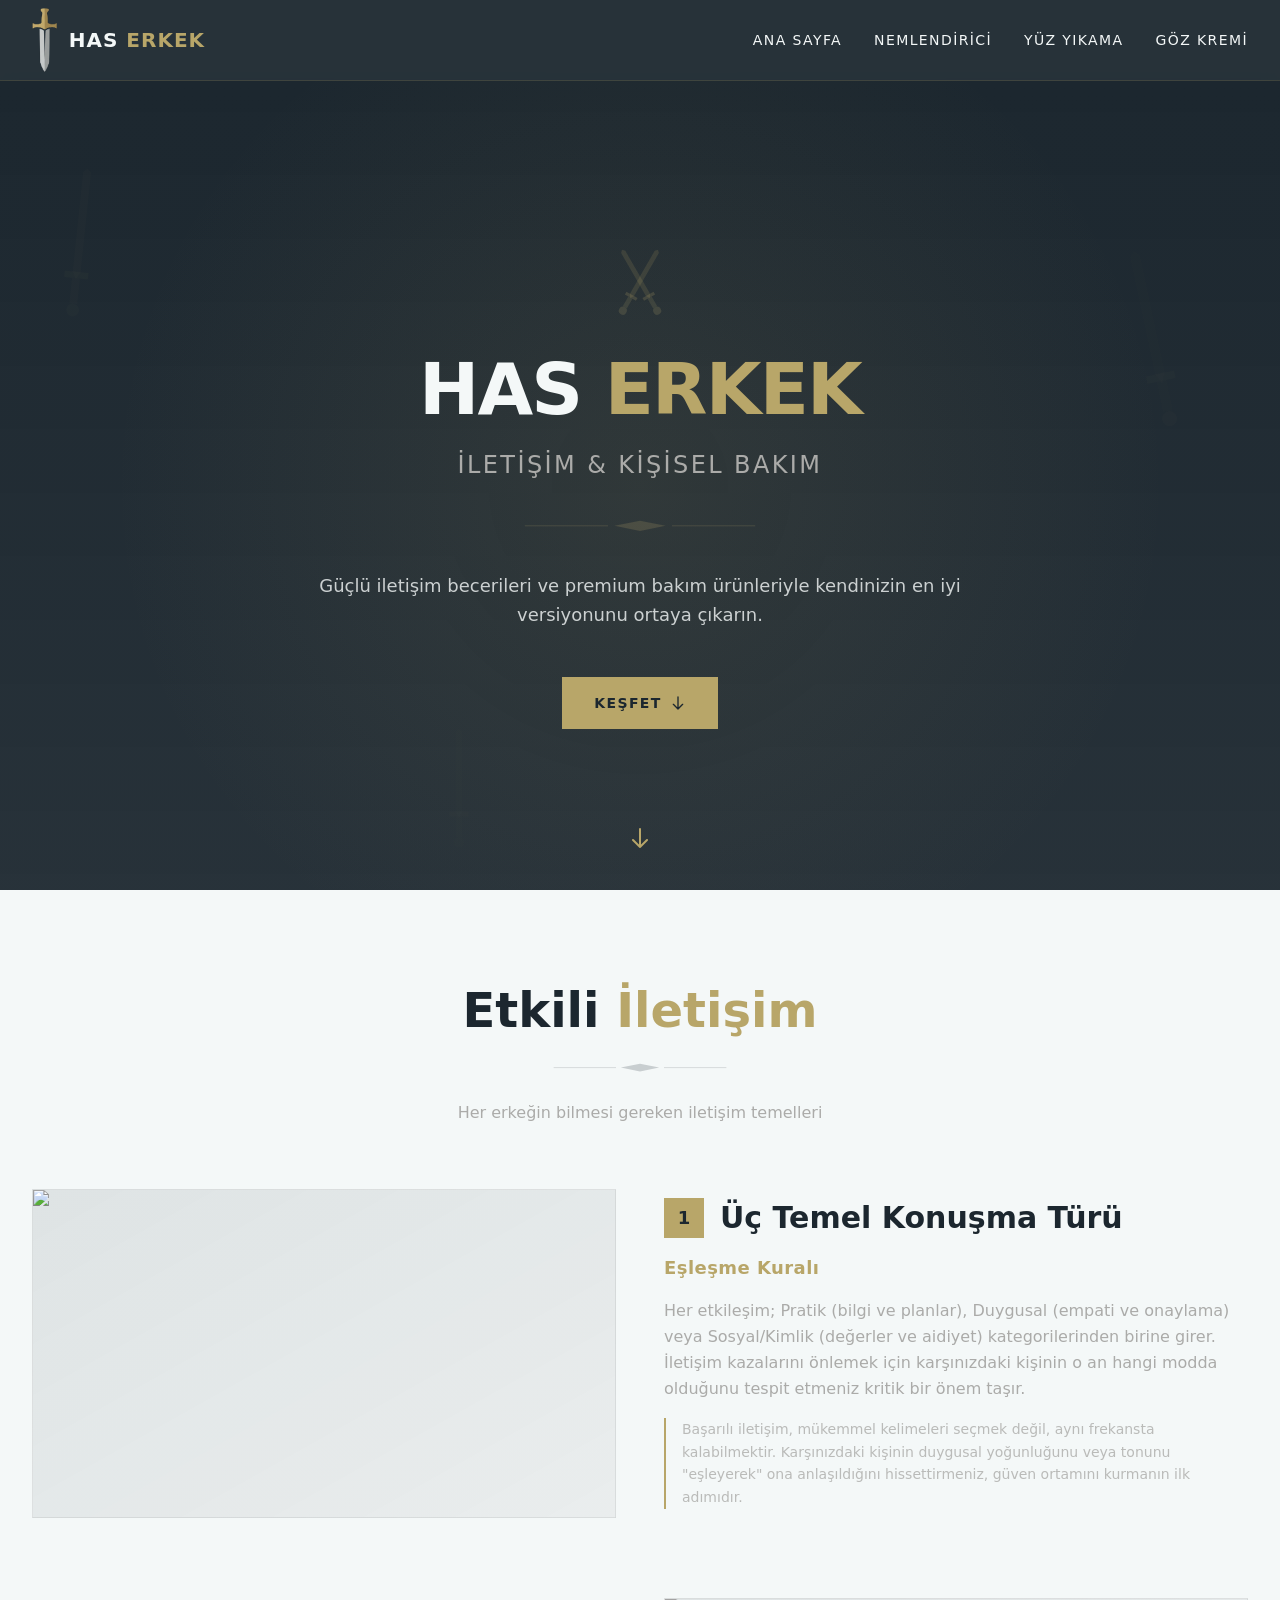
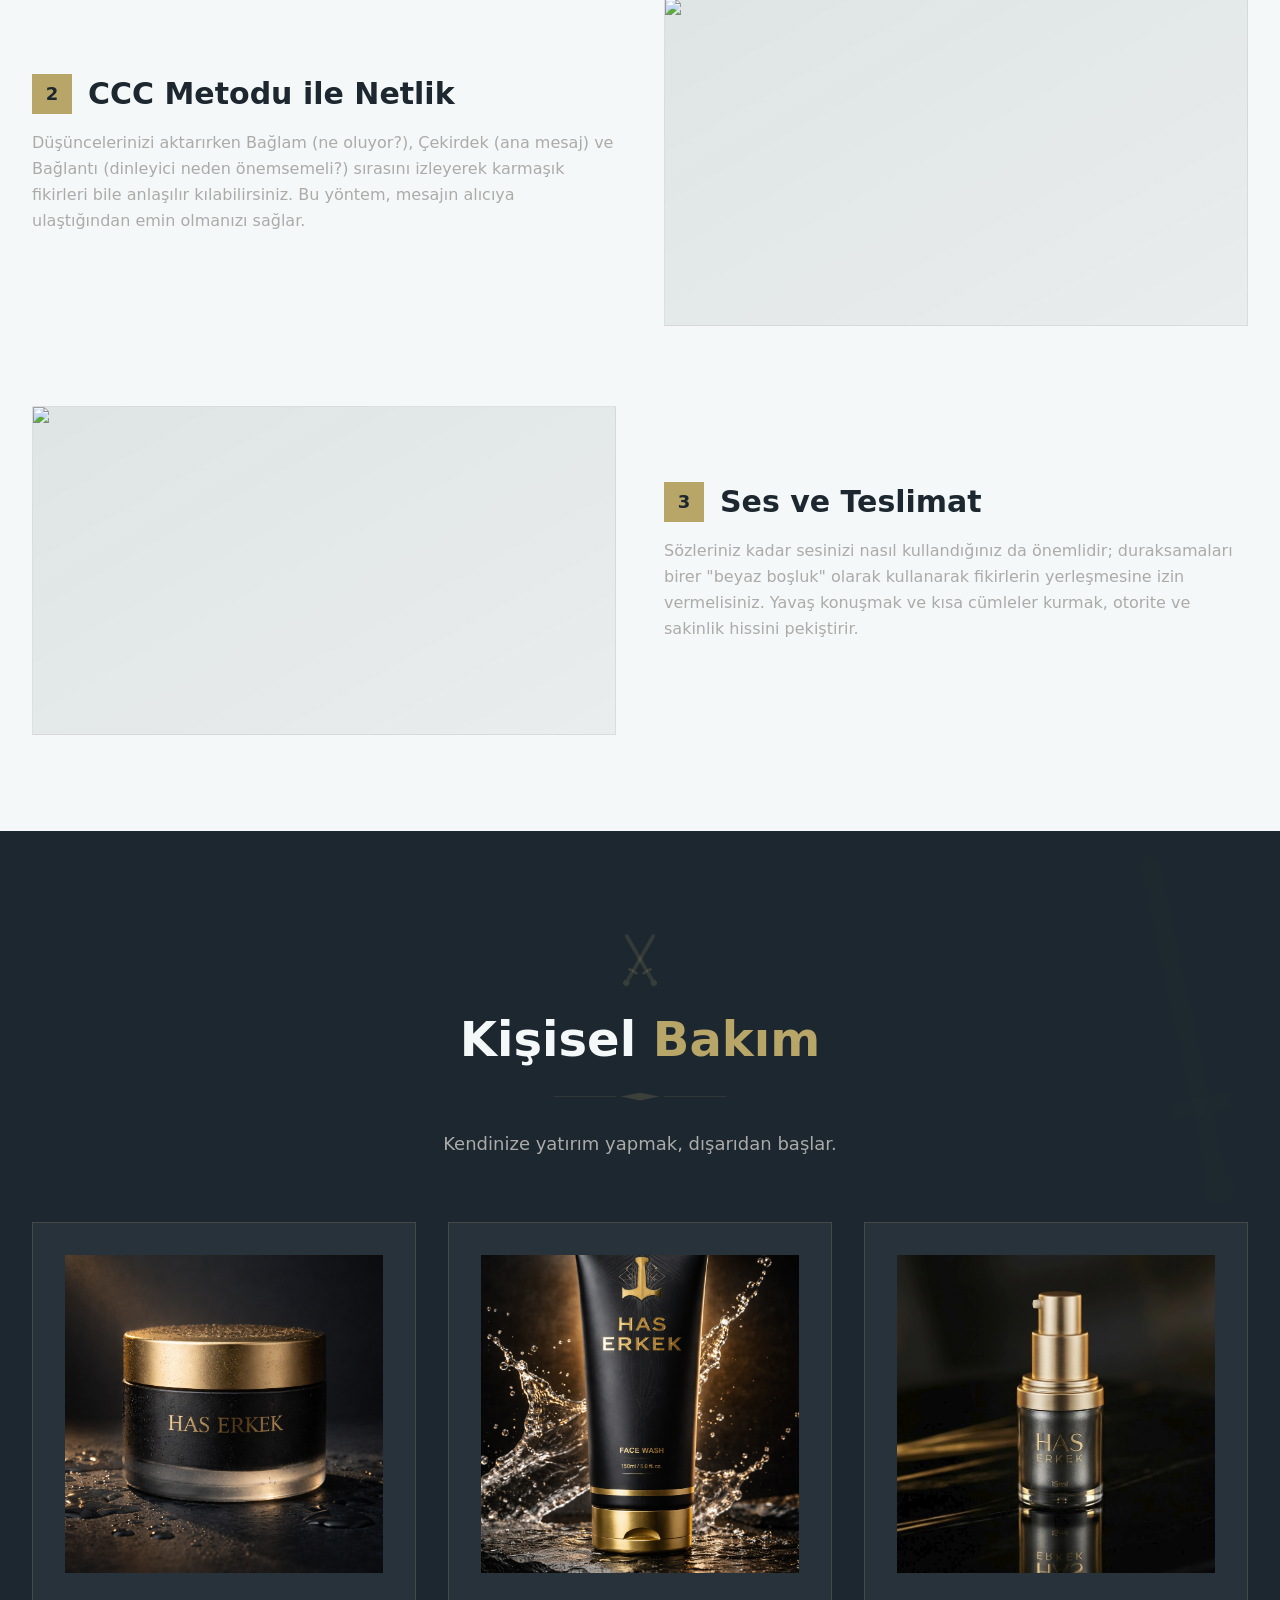
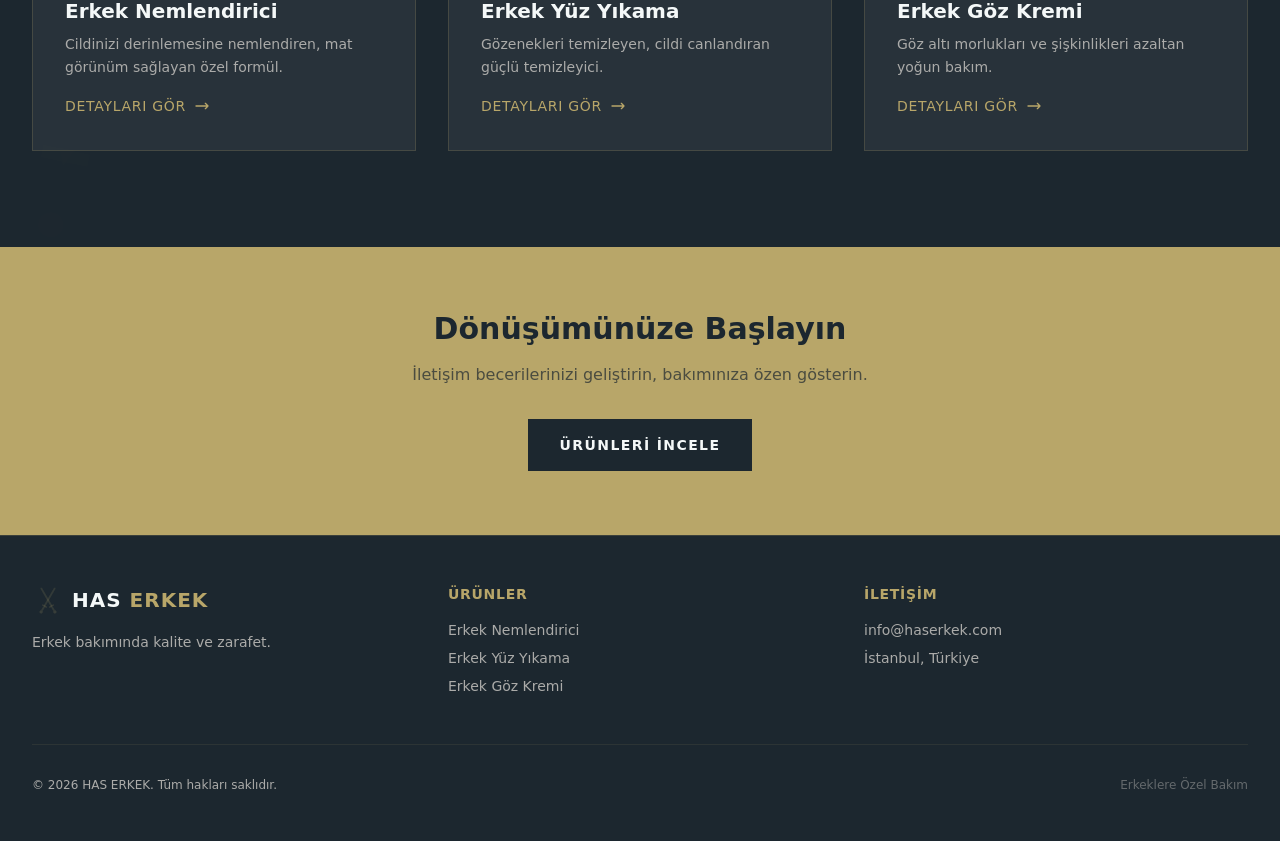
==== commit 3fb2c3ae: "communication" ====
--- a/index.html
+++ b/index.html
@@ -1 +1 @@
-<!DOCTYPE html><!--_wCpPocKEYWuKlEBZbFms--><html lang="tr"><head><meta charSet="utf-8"/><meta name="viewport" content="width=device-width, initial-scale=1"/><link rel="preload" href="/_next/static/media/2a65768255d6b625-s.p.d19752fb.woff2" as="font" crossorigin="" type="font/woff2"/><link rel="preload" href="/_next/static/media/83afe278b6a6bb3c-s.p.3a6ba036.woff2" as="font" crossorigin="" type="font/woff2"/><link rel="stylesheet" href="/_next/static/chunks/370a9619cdb5746c.css" data-precedence="next"/><link rel="preload" as="script" fetchPriority="low" href="/_next/static/chunks/5079e61471129470.js"/><script src="/_next/static/chunks/806bdb8e4a6a9b95.js" async=""></script><script src="/_next/static/chunks/045e59273b8f7eaf.js" async=""></script><script src="/_next/static/chunks/5208b4d785e83758.js" async=""></script><script src="/_next/static/chunks/turbopack-fbf89b5b56e76426.js" async=""></script><script src="/_next/static/chunks/231846642817fefb.js" async=""></script><script src="/_next/static/chunks/8e8d9946e982f473.js" async=""></script><script src="/_next/static/chunks/ff1a16fafef87110.js" async=""></script><script src="/_next/static/chunks/d2be314c3ece3fbe.js" async=""></script><link rel="preload" href="https://www.googletagmanager.com/gtag/js?id=G-MP937GJHKT" as="script"/><meta name="next-size-adjust" content=""/><title>HAS ERKEK | Erkek Bakım Ürünleri</title><meta name="description" content="Erkeklere özel premium bakım ürünleri. Nemlendirici, yüz yıkama ve göz kremi koleksiyonu."/><meta name="author" content="HAS ERKEK"/><meta name="keywords" content="erkek bakım,erkek nemlendirici,erkek yüz yıkama,erkek göz kremi,has erkek"/><meta property="og:title" content="HAS ERKEK | Erkek Bakım Ürünleri"/><meta property="og:description" content="Erkeklere özel premium bakım ürünleri"/><meta property="og:url" content="https://haserkek.com"/><meta property="og:site_name" content="HAS ERKEK"/><meta property="og:locale" content="tr_TR"/><meta property="og:type" content="website"/><meta name="twitter:card" content="summary"/><meta name="twitter:title" content="HAS ERKEK | Erkek Bakım Ürünleri"/><meta name="twitter:description" content="Erkeklere özel premium bakım ürünleri"/><link rel="icon" href="/favicon.ico?favicon.7dac4e02.ico" sizes="48x48" type="image/x-icon"/><script src="/_next/static/chunks/a6dad97d9634a72d.js" noModule=""></script></head><body class="playfair_display_73853c11-module__6mt_1G__variable inter_dc9473ec-module__UKqKMa__variable antialiased bg-platinum text-jet-black"><div hidden=""><!--$--><!--/$--></div><header class="fixed top-0 left-0 right-0 z-50 bg-jet-black/95 backdrop-blur-sm border-b border-sand/20"><div class="max-w-7xl mx-auto px-4 sm:px-6 lg:px-8"><div class="flex items-center justify-between h-20"><a class="flex items-center gap-3" href="/"><div class="h-20 py-2 flex items-center"><img alt="HAS ERKEK" loading="lazy" width="56" height="56" decoding="async" data-nimg="1" class="h-full w-auto object-contain" style="color:transparent" src="/erkek_logo_transparent.png"/></div><span class="text-xl font-bold text-platinum tracking-wider">HAS <span class="text-sand">ERKEK</span></span></a><nav class="hidden md:flex items-center gap-8"><a class="text-platinum hover:text-sand transition-colors duration-300 text-sm tracking-widest uppercase" href="/">Ana Sayfa</a><a class="text-platinum hover:text-sand transition-colors duration-300 text-sm tracking-widest uppercase" href="/urunler/nemlendirici">Nemlendirici</a><a class="text-platinum hover:text-sand transition-colors duration-300 text-sm tracking-widest uppercase" href="/urunler/yuz-yikama">Yüz Yıkama</a><a class="text-platinum hover:text-sand transition-colors duration-300 text-sm tracking-widest uppercase" href="/urunler/goz-kremi">Göz Kremi</a></nav><button class="md:hidden text-platinum p-2" aria-label="Menu"><svg class="w-6 h-6" fill="none" stroke="currentColor" viewBox="0 0 24 24"><path stroke-linecap="round" stroke-linejoin="round" stroke-width="2" d="M4 6h16M4 12h16M4 18h16"></path></svg></button></div></div></header><main class="min-h-screen pt-20"><div class="relative"><div class="fixed inset-0 overflow-hidden pointer-events-none"><svg class="absolute -left-10 top-40 w-32 h-64 text-jet-black opacity-5 rotate-12" viewBox="0 0 100 200" fill="none" xmlns="http://www.w3.org/2000/svg"><path d="M50 10 L55 15 L55 140 L50 150 L45 140 L45 15 Z" fill="currentColor" opacity="0.1"></path><path d="M35 140 L65 140 L65 148 L35 148 Z" fill="currentColor" opacity="0.15"></path><path d="M45 148 L55 148 L55 180 L45 180 Z" fill="currentColor" opacity="0.1"></path><circle cx="50" cy="188" r="8" fill="currentColor" opacity="0.12"></circle></svg><svg class="absolute -right-10 top-80 w-40 h-80 text-jet-black opacity-5 -rotate-12" viewBox="0 0 100 200" fill="none" xmlns="http://www.w3.org/2000/svg"><path d="M50 10 L55 15 L55 140 L50 150 L45 140 L45 15 Z" fill="currentColor" opacity="0.1"></path><path d="M35 140 L65 140 L65 148 L35 148 Z" fill="currentColor" opacity="0.15"></path><path d="M45 148 L55 148 L55 180 L45 180 Z" fill="currentColor" opacity="0.1"></path><circle cx="50" cy="188" r="8" fill="currentColor" opacity="0.12"></circle></svg><svg class="absolute left-1/4 bottom-20 w-24 h-48 text-jet-black opacity-3" viewBox="0 0 100 200" fill="none" xmlns="http://www.w3.org/2000/svg"><path d="M50 10 L55 15 L55 140 L50 150 L45 140 L45 15 Z" fill="currentColor" opacity="0.1"></path><path d="M35 140 L65 140 L65 148 L35 148 Z" fill="currentColor" opacity="0.15"></path><path d="M45 148 L55 148 L55 180 L45 180 Z" fill="currentColor" opacity="0.1"></path><circle cx="50" cy="188" r="8" fill="currentColor" opacity="0.12"></circle></svg></div><section class="relative min-h-[90vh] flex items-center justify-center bg-gradient-to-b from-jet-black to-jet-black/95"><div class="absolute inset-0 overflow-hidden"><div class="absolute inset-0 bg-[radial-gradient(circle_at_center,_var(--sand)_0%,_transparent_70%)] opacity-10"></div><svg class="absolute left-10 top-20 w-20 h-40 text-sand opacity-20 rotate-6" viewBox="0 0 100 200" fill="none" xmlns="http://www.w3.org/2000/svg"><path d="M50 10 L55 15 L55 140 L50 150 L45 140 L45 15 Z" fill="currentColor" opacity="0.1"></path><path d="M35 140 L65 140 L65 148 L35 148 Z" fill="currentColor" opacity="0.15"></path><path d="M45 148 L55 148 L55 180 L45 180 Z" fill="currentColor" opacity="0.1"></path><circle cx="50" cy="188" r="8" fill="currentColor" opacity="0.12"></circle></svg><svg class="absolute right-20 top-40 w-24 h-48 text-sand opacity-15 -rotate-12" viewBox="0 0 100 200" fill="none" xmlns="http://www.w3.org/2000/svg"><path d="M50 10 L55 15 L55 140 L50 150 L45 140 L45 15 Z" fill="currentColor" opacity="0.1"></path><path d="M35 140 L65 140 L65 148 L35 148 Z" fill="currentColor" opacity="0.15"></path><path d="M45 148 L55 148 L55 180 L45 180 Z" fill="currentColor" opacity="0.1"></path><circle cx="50" cy="188" r="8" fill="currentColor" opacity="0.12"></circle></svg><svg class="absolute left-1/3 bottom-10 w-16 h-32 text-sand opacity-10" viewBox="0 0 100 200" fill="none" xmlns="http://www.w3.org/2000/svg"><path d="M50 10 L55 15 L55 140 L50 150 L45 140 L45 15 Z" fill="currentColor" opacity="0.1"></path><path d="M35 140 L65 140 L65 148 L35 148 Z" fill="currentColor" opacity="0.15"></path><path d="M45 148 L55 148 L55 180 L45 180 Z" fill="currentColor" opacity="0.1"></path><circle cx="50" cy="188" r="8" fill="currentColor" opacity="0.12"></circle></svg></div><div class="relative z-10 max-w-4xl mx-auto px-4 sm:px-6 lg:px-8 text-center"><svg class="w-20 h-20 mx-auto mb-8 text-sand" viewBox="0 0 100 100" fill="none" xmlns="http://www.w3.org/2000/svg"><g transform="rotate(-30 50 50)"><path d="M50 5 L53 8 L53 70 L50 75 L47 70 L47 8 Z" fill="currentColor" opacity="0.15"></path><path d="M42 70 L58 70 L58 74 L42 74 Z" fill="currentColor" opacity="0.2"></path><path d="M47 74 L53 74 L53 88 L47 88 Z" fill="currentColor" opacity="0.15"></path><circle cx="50" cy="93" r="5" fill="currentColor" opacity="0.18"></circle></g><g transform="rotate(30 50 50)"><path d="M50 5 L53 8 L53 70 L50 75 L47 70 L47 8 Z" fill="currentColor" opacity="0.15"></path><path d="M42 70 L58 70 L58 74 L42 74 Z" fill="currentColor" opacity="0.2"></path><path d="M47 74 L53 74 L53 88 L47 88 Z" fill="currentColor" opacity="0.15"></path><circle cx="50" cy="93" r="5" fill="currentColor" opacity="0.18"></circle></g></svg><h1 class="font-[var(--font-playfair)] text-4xl sm:text-5xl md:text-6xl lg:text-7xl font-bold text-platinum mb-6 tracking-tight">HAS <span class="text-sand">ERKEK</span></h1><p class="text-xl sm:text-2xl text-silver mb-4 tracking-widest uppercase text-sm">Erkeklere Özel Bakım</p><svg class="w-64 mx-auto my-8 text-sand" viewBox="0 0 400 40" fill="none" xmlns="http://www.w3.org/2000/svg"><line x1="20" y1="20" x2="150" y2="20" stroke="currentColor" stroke-width="1" opacity="0.3"></line><path d="M160 20 L200 12 L240 20 L200 28 Z" fill="currentColor" opacity="0.2"></path><line x1="250" y1="20" x2="380" y2="20" stroke="currentColor" stroke-width="1" opacity="0.3"></line></svg><p class="text-lg text-platinum/80 max-w-2xl mx-auto mb-12 leading-relaxed">Kalite ve zarafeti bir arada sunan premium erkek bakım koleksiyonu. Cildinizin hak ettiği bakımı keşfedin.</p><a class="inline-flex items-center gap-2 bg-sand text-jet-black px-8 py-4 text-sm tracking-widest uppercase font-semibold hover:bg-sand/90 transition-all duration-300 hover:scale-105" href="#urunler">Ürünleri Keşfet<svg class="w-4 h-4" fill="none" stroke="currentColor" viewBox="0 0 24 24"><path stroke-linecap="round" stroke-linejoin="round" stroke-width="2" d="M19 14l-7 7m0 0l-7-7m7 7V3"></path></svg></a></div><div class="absolute bottom-10 left-1/2 -translate-x-1/2 animate-bounce"><svg class="w-6 h-6 text-sand" fill="none" stroke="currentColor" viewBox="0 0 24 24"><path stroke-linecap="round" stroke-linejoin="round" stroke-width="2" d="M19 14l-7 7m0 0l-7-7m7 7V3"></path></svg></div></section><section id="urunler" class="py-24 bg-platinum relative"><div class="max-w-7xl mx-auto px-4 sm:px-6 lg:px-8"><div class="text-center mb-16"><h2 class="font-[var(--font-playfair)] text-3xl sm:text-4xl md:text-5xl font-bold text-jet-black mb-4">Ürün <span class="text-sand">Koleksiyonu</span></h2><svg class="w-48 mx-auto my-6 text-jet-black" viewBox="0 0 400 40" fill="none" xmlns="http://www.w3.org/2000/svg"><line x1="20" y1="20" x2="150" y2="20" stroke="currentColor" stroke-width="1" opacity="0.3"></line><path d="M160 20 L200 12 L240 20 L200 28 Z" fill="currentColor" opacity="0.2"></path><line x1="250" y1="20" x2="380" y2="20" stroke="currentColor" stroke-width="1" opacity="0.3"></line></svg><p class="text-silver max-w-2xl mx-auto">Her erkeğin cilt bakım rutininde olması gereken temel ürünler</p></div><div class="grid grid-cols-1 md:grid-cols-3 gap-8"><a class="group relative bg-white border border-silver/20 p-8 hover:border-sand transition-all duration-300 hover:shadow-xl hover:-translate-y-1" href="/urunler/nemlendirici"><div class="aspect-square bg-gradient-to-br from-jet-black/5 to-jet-black/10 mb-6 flex items-center justify-center relative overflow-hidden"><img alt="Erkek Nemlendirici" loading="lazy" width="300" height="300" decoding="async" data-nimg="1" class="object-cover w-full h-full group-hover:scale-105 transition-transform duration-300" style="color:transparent" src="/moistrizer.png"/><div class="absolute inset-0 bg-gradient-to-t from-jet-black/10 to-transparent opacity-0 group-hover:opacity-100 transition-opacity duration-300"></div></div><h3 class="font-[var(--font-playfair)] text-xl font-semibold text-jet-black mb-2 group-hover:text-sand transition-colors">Erkek Nemlendirici</h3><p class="text-silver text-sm leading-relaxed mb-4">Cildinizi derinlemesine nemlendiren, mat görünüm sağlayan özel formül.</p><span class="inline-flex items-center gap-2 text-sand text-sm font-medium tracking-wider uppercase">Detayları Gör<svg class="w-4 h-4 group-hover:translate-x-1 transition-transform" fill="none" stroke="currentColor" viewBox="0 0 24 24"><path stroke-linecap="round" stroke-linejoin="round" stroke-width="2" d="M17 8l4 4m0 0l-4 4m4-4H3"></path></svg></span></a><a class="group relative bg-white border border-silver/20 p-8 hover:border-sand transition-all duration-300 hover:shadow-xl hover:-translate-y-1" href="/urunler/yuz-yikama"><div class="aspect-square bg-gradient-to-br from-jet-black/5 to-jet-black/10 mb-6 flex items-center justify-center relative overflow-hidden"><img alt="Erkek Yüz Yıkama" loading="lazy" width="300" height="300" decoding="async" data-nimg="1" class="object-cover w-full h-full group-hover:scale-105 transition-transform duration-300" style="color:transparent" src="/facewash.png"/><div class="absolute inset-0 bg-gradient-to-t from-jet-black/10 to-transparent opacity-0 group-hover:opacity-100 transition-opacity duration-300"></div></div><h3 class="font-[var(--font-playfair)] text-xl font-semibold text-jet-black mb-2 group-hover:text-sand transition-colors">Erkek Yüz Yıkama</h3><p class="text-silver text-sm leading-relaxed mb-4">Gözenekleri temizleyen, cildi canlandıran güçlü temizleyici.</p><span class="inline-flex items-center gap-2 text-sand text-sm font-medium tracking-wider uppercase">Detayları Gör<svg class="w-4 h-4 group-hover:translate-x-1 transition-transform" fill="none" stroke="currentColor" viewBox="0 0 24 24"><path stroke-linecap="round" stroke-linejoin="round" stroke-width="2" d="M17 8l4 4m0 0l-4 4m4-4H3"></path></svg></span></a><a class="group relative bg-white border border-silver/20 p-8 hover:border-sand transition-all duration-300 hover:shadow-xl hover:-translate-y-1" href="/urunler/goz-kremi"><div class="aspect-square bg-gradient-to-br from-jet-black/5 to-jet-black/10 mb-6 flex items-center justify-center relative overflow-hidden"><img alt="Erkek Göz Kremi" loading="lazy" width="300" height="300" decoding="async" data-nimg="1" class="object-cover w-full h-full group-hover:scale-105 transition-transform duration-300" style="color:transparent" src="/eyecream.png"/><div class="absolute inset-0 bg-gradient-to-t from-jet-black/10 to-transparent opacity-0 group-hover:opacity-100 transition-opacity duration-300"></div></div><h3 class="font-[var(--font-playfair)] text-xl font-semibold text-jet-black mb-2 group-hover:text-sand transition-colors">Erkek Göz Kremi</h3><p class="text-silver text-sm leading-relaxed mb-4">Göz altı morlukları ve şişkinlikleri azaltan yoğun bakım.</p><span class="inline-flex items-center gap-2 text-sand text-sm font-medium tracking-wider uppercase">Detayları Gör<svg class="w-4 h-4 group-hover:translate-x-1 transition-transform" fill="none" stroke="currentColor" viewBox="0 0 24 24"><path stroke-linecap="round" stroke-linejoin="round" stroke-width="2" d="M17 8l4 4m0 0l-4 4m4-4H3"></path></svg></span></a></div></div></section><section class="py-24 bg-jet-black relative overflow-hidden"><div class="absolute inset-0"><svg class="absolute right-0 top-0 w-48 h-96 text-sand opacity-10 -rotate-12" viewBox="0 0 100 200" fill="none" xmlns="http://www.w3.org/2000/svg"><path d="M50 10 L55 15 L55 140 L50 150 L45 140 L45 15 Z" fill="currentColor" opacity="0.1"></path><path d="M35 140 L65 140 L65 148 L35 148 Z" fill="currentColor" opacity="0.15"></path><path d="M45 148 L55 148 L55 180 L45 180 Z" fill="currentColor" opacity="0.1"></path><circle cx="50" cy="188" r="8" fill="currentColor" opacity="0.12"></circle></svg><svg class="absolute left-0 bottom-0 w-40 h-80 text-sand opacity-5 rotate-12" viewBox="0 0 100 200" fill="none" xmlns="http://www.w3.org/2000/svg"><path d="M50 10 L55 15 L55 140 L50 150 L45 140 L45 15 Z" fill="currentColor" opacity="0.1"></path><path d="M35 140 L65 140 L65 148 L35 148 Z" fill="currentColor" opacity="0.15"></path><path d="M45 148 L55 148 L55 180 L45 180 Z" fill="currentColor" opacity="0.1"></path><circle cx="50" cy="188" r="8" fill="currentColor" opacity="0.12"></circle></svg></div><div class="relative z-10 max-w-4xl mx-auto px-4 sm:px-6 lg:px-8 text-center"><svg class="w-16 h-16 mx-auto mb-8 text-sand" viewBox="0 0 100 100" fill="none" xmlns="http://www.w3.org/2000/svg"><g transform="rotate(-30 50 50)"><path d="M50 5 L53 8 L53 70 L50 75 L47 70 L47 8 Z" fill="currentColor" opacity="0.15"></path><path d="M42 70 L58 70 L58 74 L42 74 Z" fill="currentColor" opacity="0.2"></path><path d="M47 74 L53 74 L53 88 L47 88 Z" fill="currentColor" opacity="0.15"></path><circle cx="50" cy="93" r="5" fill="currentColor" opacity="0.18"></circle></g><g transform="rotate(30 50 50)"><path d="M50 5 L53 8 L53 70 L50 75 L47 70 L47 8 Z" fill="currentColor" opacity="0.15"></path><path d="M42 70 L58 70 L58 74 L42 74 Z" fill="currentColor" opacity="0.2"></path><path d="M47 74 L53 74 L53 88 L47 88 Z" fill="currentColor" opacity="0.15"></path><circle cx="50" cy="93" r="5" fill="currentColor" opacity="0.18"></circle></g></svg><h2 class="font-[var(--font-playfair)] text-3xl sm:text-4xl font-bold text-platinum mb-6">Neden HAS <span class="text-sand">ERKEK</span>?</h2><svg class="w-48 mx-auto my-6 text-sand" viewBox="0 0 400 40" fill="none" xmlns="http://www.w3.org/2000/svg"><line x1="20" y1="20" x2="150" y2="20" stroke="currentColor" stroke-width="1" opacity="0.3"></line><path d="M160 20 L200 12 L240 20 L200 28 Z" fill="currentColor" opacity="0.2"></path><line x1="250" y1="20" x2="380" y2="20" stroke="currentColor" stroke-width="1" opacity="0.3"></line></svg><div class="grid grid-cols-1 md:grid-cols-3 gap-8 mt-12"><div class="text-center"><div class="w-16 h-16 mx-auto mb-4 border border-sand/30 flex items-center justify-center"><svg class="w-8 h-8 text-sand" fill="none" stroke="currentColor" viewBox="0 0 24 24"><path stroke-linecap="round" stroke-linejoin="round" stroke-width="1.5" d="M9 12l2 2 4-4m5.618-4.016A11.955 11.955 0 0112 2.944a11.955 11.955 0 01-8.618 3.04A12.02 12.02 0 003 9c0 5.591 3.824 10.29 9 11.622 5.176-1.332 9-6.03 9-11.622 0-1.042-.133-2.052-.382-3.016z"></path></svg></div><h3 class="text-platinum font-semibold mb-2">Premium Kalite</h3><p class="text-silver text-sm">En kaliteli doğal içeriklerle üretilen formüller</p></div><div class="text-center"><div class="w-16 h-16 mx-auto mb-4 border border-sand/30 flex items-center justify-center"><svg class="w-8 h-8 text-sand" fill="none" stroke="currentColor" viewBox="0 0 24 24"><path stroke-linecap="round" stroke-linejoin="round" stroke-width="1.5" d="M4.318 6.318a4.5 4.5 0 000 6.364L12 20.364l7.682-7.682a4.5 4.5 0 00-6.364-6.364L12 7.636l-1.318-1.318a4.5 4.5 0 00-6.364 0z"></path></svg></div><h3 class="text-platinum font-semibold mb-2">Erkeklere Özel</h3><p class="text-silver text-sm">Erkek cildinin ihtiyaçlarına göre tasarlandı</p></div><div class="text-center"><div class="w-16 h-16 mx-auto mb-4 border border-sand/30 flex items-center justify-center"><svg class="w-8 h-8 text-sand" fill="none" stroke="currentColor" viewBox="0 0 24 24"><path stroke-linecap="round" stroke-linejoin="round" stroke-width="1.5" d="M13 10V3L4 14h7v7l9-11h-7z"></path></svg></div><h3 class="text-platinum font-semibold mb-2">Hızlı Etki</h3><p class="text-silver text-sm">İlk kullanımdan itibaren fark edilir sonuçlar</p></div></div></div></section><section class="py-16 bg-sand"><div class="max-w-4xl mx-auto px-4 sm:px-6 lg:px-8 text-center"><h2 class="font-[var(--font-playfair)] text-2xl sm:text-3xl font-bold text-jet-black mb-4">Bakımınıza Başlayın</h2><p class="text-jet-black/70 mb-8">HAS ERKEK ile cildinizin hak ettiği bakımı keşfedin</p><a class="inline-flex items-center gap-2 bg-jet-black text-platinum px-8 py-4 text-sm tracking-widest uppercase font-semibold hover:bg-jet-black/90 transition-all duration-300" href="#urunler">Koleksiyonu İncele</a></div></section></div><!--$--><!--/$--></main><footer class="bg-jet-black border-t border-sand/20"><div class="max-w-7xl mx-auto px-4 sm:px-6 lg:px-8 py-12"><div class="grid grid-cols-1 md:grid-cols-3 gap-8"><div class="flex flex-col items-center md:items-start"><div class="flex items-center gap-2 mb-4"><svg class="w-8 h-8 text-sand" viewBox="0 0 100 100" fill="none" xmlns="http://www.w3.org/2000/svg"><g transform="rotate(-30 50 50)"><path d="M50 5 L53 8 L53 70 L50 75 L47 70 L47 8 Z" fill="currentColor" opacity="0.15"></path><path d="M42 70 L58 70 L58 74 L42 74 Z" fill="currentColor" opacity="0.2"></path><path d="M47 74 L53 74 L53 88 L47 88 Z" fill="currentColor" opacity="0.15"></path><circle cx="50" cy="93" r="5" fill="currentColor" opacity="0.18"></circle></g><g transform="rotate(30 50 50)"><path d="M50 5 L53 8 L53 70 L50 75 L47 70 L47 8 Z" fill="currentColor" opacity="0.15"></path><path d="M42 70 L58 70 L58 74 L42 74 Z" fill="currentColor" opacity="0.2"></path><path d="M47 74 L53 74 L53 88 L47 88 Z" fill="currentColor" opacity="0.15"></path><circle cx="50" cy="93" r="5" fill="currentColor" opacity="0.18"></circle></g></svg><span class="text-xl font-bold text-platinum tracking-wider">HAS <span class="text-sand">ERKEK</span></span></div><p class="text-silver text-sm text-center md:text-left">Erkek bakımında kalite ve zarafet.</p></div><div class="flex flex-col items-center md:items-start"><h3 class="text-sand font-semibold mb-4 tracking-wider uppercase text-sm">Ürünler</h3><nav class="flex flex-col gap-2"><a class="text-silver hover:text-platinum transition-colors text-sm" href="/urunler/nemlendirici">Erkek Nemlendirici</a><a class="text-silver hover:text-platinum transition-colors text-sm" href="/urunler/yuz-yikama">Erkek Yüz Yıkama</a><a class="text-silver hover:text-platinum transition-colors text-sm" href="/urunler/goz-kremi">Erkek Göz Kremi</a></nav></div><div class="flex flex-col items-center md:items-start"><h3 class="text-sand font-semibold mb-4 tracking-wider uppercase text-sm">İletişim</h3><div class="flex flex-col gap-2 text-silver text-sm"><a href="mailto:info@haserkek.com" class="hover:text-platinum transition-colors">info@haserkek.com</a><p>İstanbul, Türkiye</p></div></div></div><div class="mt-12 pt-8 border-t border-sand/10"><div class="flex flex-col md:flex-row items-center justify-between gap-4"><p class="text-silver text-xs">© <!-- -->2026<!-- --> HAS ERKEK. Tüm hakları saklıdır.</p><div class="flex items-center gap-4"><span class="text-silver/50 text-xs">Erkeklere Özel Bakım</span></div></div></div></div></footer><script src="/_next/static/chunks/5079e61471129470.js" id="_R_" async=""></script><script>(self.__next_f=self.__next_f||[]).push([0])</script><script>self.__next_f.push([1,"1:\"$Sreact.fragment\"\n2:I[31362,[\"/_next/static/chunks/231846642817fefb.js\",\"/_next/static/chunks/8e8d9946e982f473.js\"],\"GoogleAnalytics\"]\n3:I[2971,[\"/_next/static/chunks/231846642817fefb.js\",\"/_next/static/chunks/8e8d9946e982f473.js\"],\"Header\"]\n4:I[39756,[\"/_next/static/chunks/ff1a16fafef87110.js\",\"/_next/static/chunks/d2be314c3ece3fbe.js\"],\"default\"]\n5:I[37457,[\"/_next/static/chunks/ff1a16fafef87110.js\",\"/_next/static/chunks/d2be314c3ece3fbe.js\"],\"default\"]\n6:I[33389,[\"/_next/static/chunks/231846642817fefb.js\",\"/_next/static/chunks/8e8d9946e982f473.js\"],\"CrossedSwords\"]\n7:I[22016,[\"/_next/static/chunks/231846642817fefb.js\",\"/_next/static/chunks/8e8d9946e982f473.js\"],\"\"]\nb:I[68027,[],\"default\"]\n:HL[\"/_next/static/chunks/370a9619cdb5746c.css\",\"style\"]\n:HL[\"/_next/static/media/2a65768255d6b625-s.p.d19752fb.woff2\",\"font\",{\"crossOrigin\":\"\",\"type\":\"font/woff2\"}]\n:HL[\"/_next/static/media/83afe278b6a6bb3c-s.p.3a6ba036.woff2\",\"font\",{\"crossOrigin\":\"\",\"type\":\"font/woff2\"}]\n"])</script><script>self.__next_f.push([1,"0:{\"P\":null,\"b\":\"-wCpPocKEYWuKlEBZbFms\",\"c\":[\"\",\"\"],\"q\":\"\",\"i\":false,\"f\":[[[\"\",{\"children\":[\"__PAGE__\",{}]},\"$undefined\",\"$undefined\",true],[[\"$\",\"$1\",\"c\",{\"children\":[[[\"$\",\"link\",\"0\",{\"rel\":\"stylesheet\",\"href\":\"/_next/static/chunks/370a9619cdb5746c.css\",\"precedence\":\"next\",\"crossOrigin\":\"$undefined\",\"nonce\":\"$undefined\"}],[\"$\",\"script\",\"script-0\",{\"src\":\"/_next/static/chunks/231846642817fefb.js\",\"async\":true,\"nonce\":\"$undefined\"}],[\"$\",\"script\",\"script-1\",{\"src\":\"/_next/static/chunks/8e8d9946e982f473.js\",\"async\":true,\"nonce\":\"$undefined\"}]],[\"$\",\"html\",null,{\"lang\":\"tr\",\"children\":[[\"$\",\"head\",null,{\"children\":[\"$\",\"$L2\",null,{}]}],[\"$\",\"body\",null,{\"className\":\"playfair_display_73853c11-module__6mt_1G__variable inter_dc9473ec-module__UKqKMa__variable antialiased bg-platinum text-jet-black\",\"children\":[[\"$\",\"$L3\",null,{}],[\"$\",\"main\",null,{\"className\":\"min-h-screen pt-20\",\"children\":[\"$\",\"$L4\",null,{\"parallelRouterKey\":\"children\",\"error\":\"$undefined\",\"errorStyles\":\"$undefined\",\"errorScripts\":\"$undefined\",\"template\":[\"$\",\"$L5\",null,{}],\"templateStyles\":\"$undefined\",\"templateScripts\":\"$undefined\",\"notFound\":[[[\"$\",\"title\",null,{\"children\":\"404: This page could not be found.\"}],[\"$\",\"div\",null,{\"style\":{\"fontFamily\":\"system-ui,\\\"Segoe UI\\\",Roboto,Helvetica,Arial,sans-serif,\\\"Apple Color Emoji\\\",\\\"Segoe UI Emoji\\\"\",\"height\":\"100vh\",\"textAlign\":\"center\",\"display\":\"flex\",\"flexDirection\":\"column\",\"alignItems\":\"center\",\"justifyContent\":\"center\"},\"children\":[\"$\",\"div\",null,{\"children\":[[\"$\",\"style\",null,{\"dangerouslySetInnerHTML\":{\"__html\":\"body{color:#000;background:#fff;margin:0}.next-error-h1{border-right:1px solid rgba(0,0,0,.3)}@media (prefers-color-scheme:dark){body{color:#fff;background:#000}.next-error-h1{border-right:1px solid rgba(255,255,255,.3)}}\"}}],[\"$\",\"h1\",null,{\"className\":\"next-error-h1\",\"style\":{\"display\":\"inline-block\",\"margin\":\"0 20px 0 0\",\"padding\":\"0 23px 0 0\",\"fontSize\":24,\"fontWeight\":500,\"verticalAlign\":\"top\",\"lineHeight\":\"49px\"},\"children\":404}],[\"$\",\"div\",null,{\"style\":{\"display\":\"inline-block\"},\"children\":[\"$\",\"h2\",null,{\"style\":{\"fontSize\":14,\"fontWeight\":400,\"lineHeight\":\"49px\",\"margin\":0},\"children\":\"This page could not be found.\"}]}]]}]}]],[]],\"forbidden\":\"$undefined\",\"unauthorized\":\"$undefined\"}]}],[\"$\",\"footer\",null,{\"className\":\"bg-jet-black border-t border-sand/20\",\"children\":[\"$\",\"div\",null,{\"className\":\"max-w-7xl mx-auto px-4 sm:px-6 lg:px-8 py-12\",\"children\":[[\"$\",\"div\",null,{\"className\":\"grid grid-cols-1 md:grid-cols-3 gap-8\",\"children\":[[\"$\",\"div\",null,{\"className\":\"flex flex-col items-center md:items-start\",\"children\":[[\"$\",\"div\",null,{\"className\":\"flex items-center gap-2 mb-4\",\"children\":[[\"$\",\"$L6\",null,{\"className\":\"w-8 h-8 text-sand\"}],[\"$\",\"span\",null,{\"className\":\"text-xl font-bold text-platinum tracking-wider\",\"children\":[\"HAS \",[\"$\",\"span\",null,{\"className\":\"text-sand\",\"children\":\"ERKEK\"}]]}]]}],[\"$\",\"p\",null,{\"className\":\"text-silver text-sm text-center md:text-left\",\"children\":\"Erkek bakımında kalite ve zarafet.\"}]]}],[\"$\",\"div\",null,{\"className\":\"flex flex-col items-center md:items-start\",\"children\":[[\"$\",\"h3\",null,{\"className\":\"text-sand font-semibold mb-4 tracking-wider uppercase text-sm\",\"children\":\"Ürünler\"}],[\"$\",\"nav\",null,{\"className\":\"flex flex-col gap-2\",\"children\":[[\"$\",\"$L7\",null,{\"href\":\"/urunler/nemlendirici\",\"className\":\"text-silver hover:text-platinum transition-colors text-sm\",\"children\":\"Erkek Nemlendirici\"}],[\"$\",\"$L7\",null,{\"href\":\"/urunler/yuz-yikama\",\"className\":\"text-silver hover:text-platinum transition-colors text-sm\",\"children\":\"Erkek Yüz Yıkama\"}],[\"$\",\"$L7\",null,{\"href\":\"/urunler/goz-kremi\",\"className\":\"text-silver hover:text-platinum transition-colors text-sm\",\"children\":\"Erkek Göz Kremi\"}]]}]]}],[\"$\",\"div\",null,{\"className\":\"flex flex-col items-center md:items-start\",\"children\":[[\"$\",\"h3\",null,{\"className\":\"text-sand font-semibold mb-4 tracking-wider uppercase text-sm\",\"children\":\"İletişim\"}],[\"$\",\"div\",null,{\"className\":\"flex flex-col gap-2 text-silver text-sm\",\"children\":[[\"$\",\"a\",null,{\"href\":\"mailto:info@haserkek.com\",\"className\":\"hover:text-platinum transition-colors\",\"children\":\"info@haserkek.com\"}],[\"$\",\"p\",null,{\"children\":\"İstanbul, Türkiye\"}]]}]]}]]}],[\"$\",\"div\",null,{\"className\":\"mt-12 pt-8 border-t border-sand/10\",\"children\":[\"$\",\"div\",null,{\"className\":\"flex flex-col md:flex-row items-center justify-between gap-4\",\"children\":[[\"$\",\"p\",null,{\"className\":\"text-silver text-xs\",\"children\":[\"© \",2026,\" HAS ERKEK. Tüm hakları saklıdır.\"]}],\"$L8\"]}]}]]}]}]]}]]}]]}],{\"children\":[\"$L9\",{},null,false,false]},null,false,false],\"$La\",false]],\"m\":\"$undefined\",\"G\":[\"$b\",[]],\"S\":true}\n"])</script><script>self.__next_f.push([1,"c:I[33389,[\"/_next/static/chunks/231846642817fefb.js\",\"/_next/static/chunks/8e8d9946e982f473.js\"],\"SwordPattern\"]\nd:I[33389,[\"/_next/static/chunks/231846642817fefb.js\",\"/_next/static/chunks/8e8d9946e982f473.js\"],\"SwordDivider\"]\ne:I[5500,[\"/_next/static/chunks/231846642817fefb.js\",\"/_next/static/chunks/8e8d9946e982f473.js\"],\"Image\"]\n18:I[97367,[\"/_next/static/chunks/ff1a16fafef87110.js\",\"/_next/static/chunks/d2be314c3ece3fbe.js\"],\"ViewportBoundary\"]\n1a:I[97367,[\"/_next/static/chunks/ff1a16fafef87110.js\",\"/_next/static/chunks/d2be314c3ece3fbe.js\"],\"MetadataBoundary\"]\n1b:\"$Sreact.suspense\"\n8:[\"$\",\"div\",null,{\"className\":\"flex items-center gap-4\",\"children\":[\"$\",\"span\",null,{\"className\":\"text-silver/50 text-xs\",\"children\":\"Erkeklere Özel Bakım\"}]}]\n"])</script><script>self.__next_f.push([1,"9:[\"$\",\"$1\",\"c\",{\"children\":[[\"$\",\"div\",null,{\"className\":\"relative\",\"children\":[[\"$\",\"div\",null,{\"className\":\"fixed inset-0 overflow-hidden pointer-events-none\",\"children\":[[\"$\",\"$Lc\",null,{\"className\":\"absolute -left-10 top-40 w-32 h-64 text-jet-black opacity-5 rotate-12\"}],[\"$\",\"$Lc\",null,{\"className\":\"absolute -right-10 top-80 w-40 h-80 text-jet-black opacity-5 -rotate-12\"}],[\"$\",\"$Lc\",null,{\"className\":\"absolute left-1/4 bottom-20 w-24 h-48 text-jet-black opacity-3\"}]]}],[\"$\",\"section\",null,{\"className\":\"relative min-h-[90vh] flex items-center justify-center bg-gradient-to-b from-jet-black to-jet-black/95\",\"children\":[[\"$\",\"div\",null,{\"className\":\"absolute inset-0 overflow-hidden\",\"children\":[[\"$\",\"div\",null,{\"className\":\"absolute inset-0 bg-[radial-gradient(circle_at_center,_var(--sand)_0%,_transparent_70%)] opacity-10\"}],[\"$\",\"$Lc\",null,{\"className\":\"absolute left-10 top-20 w-20 h-40 text-sand opacity-20 rotate-6\"}],[\"$\",\"$Lc\",null,{\"className\":\"absolute right-20 top-40 w-24 h-48 text-sand opacity-15 -rotate-12\"}],[\"$\",\"$Lc\",null,{\"className\":\"absolute left-1/3 bottom-10 w-16 h-32 text-sand opacity-10\"}]]}],[\"$\",\"div\",null,{\"className\":\"relative z-10 max-w-4xl mx-auto px-4 sm:px-6 lg:px-8 text-center\",\"children\":[[\"$\",\"$L6\",null,{\"className\":\"w-20 h-20 mx-auto mb-8 text-sand\"}],[\"$\",\"h1\",null,{\"className\":\"font-[var(--font-playfair)] text-4xl sm:text-5xl md:text-6xl lg:text-7xl font-bold text-platinum mb-6 tracking-tight\",\"children\":[\"HAS \",[\"$\",\"span\",null,{\"className\":\"text-sand\",\"children\":\"ERKEK\"}]]}],[\"$\",\"p\",null,{\"className\":\"text-xl sm:text-2xl text-silver mb-4 tracking-widest uppercase text-sm\",\"children\":\"Erkeklere Özel Bakım\"}],[\"$\",\"$Ld\",null,{\"className\":\"w-64 mx-auto my-8 text-sand\"}],[\"$\",\"p\",null,{\"className\":\"text-lg text-platinum/80 max-w-2xl mx-auto mb-12 leading-relaxed\",\"children\":\"Kalite ve zarafeti bir arada sunan premium erkek bakım koleksiyonu. Cildinizin hak ettiği bakımı keşfedin.\"}],[\"$\",\"$L7\",null,{\"href\":\"#urunler\",\"className\":\"inline-flex items-center gap-2 bg-sand text-jet-black px-8 py-4 text-sm tracking-widest uppercase font-semibold hover:bg-sand/90 transition-all duration-300 hover:scale-105\",\"children\":[\"Ürünleri Keşfet\",[\"$\",\"svg\",null,{\"className\":\"w-4 h-4\",\"fill\":\"none\",\"stroke\":\"currentColor\",\"viewBox\":\"0 0 24 24\",\"children\":[\"$\",\"path\",null,{\"strokeLinecap\":\"round\",\"strokeLinejoin\":\"round\",\"strokeWidth\":2,\"d\":\"M19 14l-7 7m0 0l-7-7m7 7V3\"}]}]]}]]}],[\"$\",\"div\",null,{\"className\":\"absolute bottom-10 left-1/2 -translate-x-1/2 animate-bounce\",\"children\":[\"$\",\"svg\",null,{\"className\":\"w-6 h-6 text-sand\",\"fill\":\"none\",\"stroke\":\"currentColor\",\"viewBox\":\"0 0 24 24\",\"children\":[\"$\",\"path\",null,{\"strokeLinecap\":\"round\",\"strokeLinejoin\":\"round\",\"strokeWidth\":2,\"d\":\"M19 14l-7 7m0 0l-7-7m7 7V3\"}]}]}]]}],[\"$\",\"section\",null,{\"id\":\"urunler\",\"className\":\"py-24 bg-platinum relative\",\"children\":[\"$\",\"div\",null,{\"className\":\"max-w-7xl mx-auto px-4 sm:px-6 lg:px-8\",\"children\":[[\"$\",\"div\",null,{\"className\":\"text-center mb-16\",\"children\":[[\"$\",\"h2\",null,{\"className\":\"font-[var(--font-playfair)] text-3xl sm:text-4xl md:text-5xl font-bold text-jet-black mb-4\",\"children\":[\"Ürün \",[\"$\",\"span\",null,{\"className\":\"text-sand\",\"children\":\"Koleksiyonu\"}]]}],[\"$\",\"$Ld\",null,{\"className\":\"w-48 mx-auto my-6 text-jet-black\"}],[\"$\",\"p\",null,{\"className\":\"text-silver max-w-2xl mx-auto\",\"children\":\"Her erkeğin cilt bakım rutininde olması gereken temel ürünler\"}]]}],[\"$\",\"div\",null,{\"className\":\"grid grid-cols-1 md:grid-cols-3 gap-8\",\"children\":[[\"$\",\"$L7\",\"nemlendirici\",{\"href\":\"/urunler/nemlendirici\",\"className\":\"group relative bg-white border border-silver/20 p-8 hover:border-sand transition-all duration-300 hover:shadow-xl hover:-translate-y-1\",\"children\":[[\"$\",\"div\",null,{\"className\":\"aspect-square bg-gradient-to-br from-jet-black/5 to-jet-black/10 mb-6 flex items-center justify-center relative overflow-hidden\",\"children\":[[\"$\",\"$Le\",null,{\"src\":\"/moistrizer.png\",\"alt\":\"Erkek Nemlendirici\",\"width\":300,\"height\":300,\"className\":\"object-cover w-full h-full group-hover:scale-105 transition-transform duration-300\"}],\"$Lf\"]}],\"$L10\",\"$L11\",\"$L12\"]}],\"$L13\",\"$L14\"]}]]}]}],\"$L15\",\"$L16\"]}],null,\"$L17\"]}]\n"])</script><script>self.__next_f.push([1,"a:[\"$\",\"$1\",\"h\",{\"children\":[null,[\"$\",\"$L18\",null,{\"children\":\"$L19\"}],[\"$\",\"div\",null,{\"hidden\":true,\"children\":[\"$\",\"$L1a\",null,{\"children\":[\"$\",\"$1b\",null,{\"name\":\"Next.Metadata\",\"children\":\"$L1c\"}]}]}],[\"$\",\"meta\",null,{\"name\":\"next-size-adjust\",\"content\":\"\"}]]}]\n"])</script><script>self.__next_f.push([1,"1d:I[97367,[\"/_next/static/chunks/ff1a16fafef87110.js\",\"/_next/static/chunks/d2be314c3ece3fbe.js\"],\"OutletBoundary\"]\nf:[\"$\",\"div\",null,{\"className\":\"absolute inset-0 bg-gradient-to-t from-jet-black/10 to-transparent opacity-0 group-hover:opacity-100 transition-opacity duration-300\"}]\n10:[\"$\",\"h3\",null,{\"className\":\"font-[var(--font-playfair)] text-xl font-semibold text-jet-black mb-2 group-hover:text-sand transition-colors\",\"children\":\"Erkek Nemlendirici\"}]\n11:[\"$\",\"p\",null,{\"className\":\"text-silver text-sm leading-relaxed mb-4\",\"children\":\"Cildinizi derinlemesine nemlendiren, mat görünüm sağlayan özel formül.\"}]\n12:[\"$\",\"span\",null,{\"className\":\"inline-flex items-center gap-2 text-sand text-sm font-medium tracking-wider uppercase\",\"children\":[\"Detayları Gör\",[\"$\",\"svg\",null,{\"className\":\"w-4 h-4 group-hover:translate-x-1 transition-transform\",\"fill\":\"none\",\"stroke\":\"currentColor\",\"viewBox\":\"0 0 24 24\",\"children\":[\"$\",\"path\",null,{\"strokeLinecap\":\"round\",\"strokeLinejoin\":\"round\",\"strokeWidth\":2,\"d\":\"M17 8l4 4m0 0l-4 4m4-4H3\"}]}]]}]\n"])</script><script>self.__next_f.push([1,"13:[\"$\",\"$L7\",\"yuz-yikama\",{\"href\":\"/urunler/yuz-yikama\",\"className\":\"group relative bg-white border border-silver/20 p-8 hover:border-sand transition-all duration-300 hover:shadow-xl hover:-translate-y-1\",\"children\":[[\"$\",\"div\",null,{\"className\":\"aspect-square bg-gradient-to-br from-jet-black/5 to-jet-black/10 mb-6 flex items-center justify-center relative overflow-hidden\",\"children\":[[\"$\",\"$Le\",null,{\"src\":\"/facewash.png\",\"alt\":\"Erkek Yüz Yıkama\",\"width\":300,\"height\":300,\"className\":\"object-cover w-full h-full group-hover:scale-105 transition-transform duration-300\"}],[\"$\",\"div\",null,{\"className\":\"absolute inset-0 bg-gradient-to-t from-jet-black/10 to-transparent opacity-0 group-hover:opacity-100 transition-opacity duration-300\"}]]}],[\"$\",\"h3\",null,{\"className\":\"font-[var(--font-playfair)] text-xl font-semibold text-jet-black mb-2 group-hover:text-sand transition-colors\",\"children\":\"Erkek Yüz Yıkama\"}],[\"$\",\"p\",null,{\"className\":\"text-silver text-sm leading-relaxed mb-4\",\"children\":\"Gözenekleri temizleyen, cildi canlandıran güçlü temizleyici.\"}],[\"$\",\"span\",null,{\"className\":\"inline-flex items-center gap-2 text-sand text-sm font-medium tracking-wider uppercase\",\"children\":[\"Detayları Gör\",[\"$\",\"svg\",null,{\"className\":\"w-4 h-4 group-hover:translate-x-1 transition-transform\",\"fill\":\"none\",\"stroke\":\"currentColor\",\"viewBox\":\"0 0 24 24\",\"children\":[\"$\",\"path\",null,{\"strokeLinecap\":\"round\",\"strokeLinejoin\":\"round\",\"strokeWidth\":2,\"d\":\"M17 8l4 4m0 0l-4 4m4-4H3\"}]}]]}]]}]\n"])</script><script>self.__next_f.push([1,"14:[\"$\",\"$L7\",\"goz-kremi\",{\"href\":\"/urunler/goz-kremi\",\"className\":\"group relative bg-white border border-silver/20 p-8 hover:border-sand transition-all duration-300 hover:shadow-xl hover:-translate-y-1\",\"children\":[[\"$\",\"div\",null,{\"className\":\"aspect-square bg-gradient-to-br from-jet-black/5 to-jet-black/10 mb-6 flex items-center justify-center relative overflow-hidden\",\"children\":[[\"$\",\"$Le\",null,{\"src\":\"/eyecream.png\",\"alt\":\"Erkek Göz Kremi\",\"width\":300,\"height\":300,\"className\":\"object-cover w-full h-full group-hover:scale-105 transition-transform duration-300\"}],[\"$\",\"div\",null,{\"className\":\"absolute inset-0 bg-gradient-to-t from-jet-black/10 to-transparent opacity-0 group-hover:opacity-100 transition-opacity duration-300\"}]]}],[\"$\",\"h3\",null,{\"className\":\"font-[var(--font-playfair)] text-xl font-semibold text-jet-black mb-2 group-hover:text-sand transition-colors\",\"children\":\"Erkek Göz Kremi\"}],[\"$\",\"p\",null,{\"className\":\"text-silver text-sm leading-relaxed mb-4\",\"children\":\"Göz altı morlukları ve şişkinlikleri azaltan yoğun bakım.\"}],[\"$\",\"span\",null,{\"className\":\"inline-flex items-center gap-2 text-sand text-sm font-medium tracking-wider uppercase\",\"children\":[\"Detayları Gör\",[\"$\",\"svg\",null,{\"className\":\"w-4 h-4 group-hover:translate-x-1 transition-transform\",\"fill\":\"none\",\"stroke\":\"currentColor\",\"viewBox\":\"0 0 24 24\",\"children\":[\"$\",\"path\",null,{\"strokeLinecap\":\"round\",\"strokeLinejoin\":\"round\",\"strokeWidth\":2,\"d\":\"M17 8l4 4m0 0l-4 4m4-4H3\"}]}]]}]]}]\n"])</script><script>self.__next_f.push([1,"15:[\"$\",\"section\",null,{\"className\":\"py-24 bg-jet-black relative overflow-hidden\",\"children\":[[\"$\",\"div\",null,{\"className\":\"absolute inset-0\",\"children\":[[\"$\",\"$Lc\",null,{\"className\":\"absolute right-0 top-0 w-48 h-96 text-sand opacity-10 -rotate-12\"}],[\"$\",\"$Lc\",null,{\"className\":\"absolute left-0 bottom-0 w-40 h-80 text-sand opacity-5 rotate-12\"}]]}],[\"$\",\"div\",null,{\"className\":\"relative z-10 max-w-4xl mx-auto px-4 sm:px-6 lg:px-8 text-center\",\"children\":[[\"$\",\"$L6\",null,{\"className\":\"w-16 h-16 mx-auto mb-8 text-sand\"}],[\"$\",\"h2\",null,{\"className\":\"font-[var(--font-playfair)] text-3xl sm:text-4xl font-bold text-platinum mb-6\",\"children\":[\"Neden HAS \",[\"$\",\"span\",null,{\"className\":\"text-sand\",\"children\":\"ERKEK\"}],\"?\"]}],[\"$\",\"$Ld\",null,{\"className\":\"w-48 mx-auto my-6 text-sand\"}],[\"$\",\"div\",null,{\"className\":\"grid grid-cols-1 md:grid-cols-3 gap-8 mt-12\",\"children\":[[\"$\",\"div\",null,{\"className\":\"text-center\",\"children\":[[\"$\",\"div\",null,{\"className\":\"w-16 h-16 mx-auto mb-4 border border-sand/30 flex items-center justify-center\",\"children\":[\"$\",\"svg\",null,{\"className\":\"w-8 h-8 text-sand\",\"fill\":\"none\",\"stroke\":\"currentColor\",\"viewBox\":\"0 0 24 24\",\"children\":[\"$\",\"path\",null,{\"strokeLinecap\":\"round\",\"strokeLinejoin\":\"round\",\"strokeWidth\":1.5,\"d\":\"M9 12l2 2 4-4m5.618-4.016A11.955 11.955 0 0112 2.944a11.955 11.955 0 01-8.618 3.04A12.02 12.02 0 003 9c0 5.591 3.824 10.29 9 11.622 5.176-1.332 9-6.03 9-11.622 0-1.042-.133-2.052-.382-3.016z\"}]}]}],[\"$\",\"h3\",null,{\"className\":\"text-platinum font-semibold mb-2\",\"children\":\"Premium Kalite\"}],[\"$\",\"p\",null,{\"className\":\"text-silver text-sm\",\"children\":\"En kaliteli doğal içeriklerle üretilen formüller\"}]]}],[\"$\",\"div\",null,{\"className\":\"text-center\",\"children\":[[\"$\",\"div\",null,{\"className\":\"w-16 h-16 mx-auto mb-4 border border-sand/30 flex items-center justify-center\",\"children\":[\"$\",\"svg\",null,{\"className\":\"w-8 h-8 text-sand\",\"fill\":\"none\",\"stroke\":\"currentColor\",\"viewBox\":\"0 0 24 24\",\"children\":[\"$\",\"path\",null,{\"strokeLinecap\":\"round\",\"strokeLinejoin\":\"round\",\"strokeWidth\":1.5,\"d\":\"M4.318 6.318a4.5 4.5 0 000 6.364L12 20.364l7.682-7.682a4.5 4.5 0 00-6.364-6.364L12 7.636l-1.318-1.318a4.5 4.5 0 00-6.364 0z\"}]}]}],[\"$\",\"h3\",null,{\"className\":\"text-platinum font-semibold mb-2\",\"children\":\"Erkeklere Özel\"}],[\"$\",\"p\",null,{\"className\":\"text-silver text-sm\",\"children\":\"Erkek cildinin ihtiyaçlarına göre tasarlandı\"}]]}],[\"$\",\"div\",null,{\"className\":\"text-center\",\"children\":[[\"$\",\"div\",null,{\"className\":\"w-16 h-16 mx-auto mb-4 border border-sand/30 flex items-center justify-center\",\"children\":[\"$\",\"svg\",null,{\"className\":\"w-8 h-8 text-sand\",\"fill\":\"none\",\"stroke\":\"currentColor\",\"viewBox\":\"0 0 24 24\",\"children\":[\"$\",\"path\",null,{\"strokeLinecap\":\"round\",\"strokeLinejoin\":\"round\",\"strokeWidth\":1.5,\"d\":\"M13 10V3L4 14h7v7l9-11h-7z\"}]}]}],[\"$\",\"h3\",null,{\"className\":\"text-platinum font-semibold mb-2\",\"children\":\"Hızlı Etki\"}],[\"$\",\"p\",null,{\"className\":\"text-silver text-sm\",\"children\":\"İlk kullanımdan itibaren fark edilir sonuçlar\"}]]}]]}]]}]]}]\n"])</script><script>self.__next_f.push([1,"16:[\"$\",\"section\",null,{\"className\":\"py-16 bg-sand\",\"children\":[\"$\",\"div\",null,{\"className\":\"max-w-4xl mx-auto px-4 sm:px-6 lg:px-8 text-center\",\"children\":[[\"$\",\"h2\",null,{\"className\":\"font-[var(--font-playfair)] text-2xl sm:text-3xl font-bold text-jet-black mb-4\",\"children\":\"Bakımınıza Başlayın\"}],[\"$\",\"p\",null,{\"className\":\"text-jet-black/70 mb-8\",\"children\":\"HAS ERKEK ile cildinizin hak ettiği bakımı keşfedin\"}],[\"$\",\"$L7\",null,{\"href\":\"#urunler\",\"className\":\"inline-flex items-center gap-2 bg-jet-black text-platinum px-8 py-4 text-sm tracking-widest uppercase font-semibold hover:bg-jet-black/90 transition-all duration-300\",\"children\":\"Koleksiyonu İncele\"}]]}]}]\n17:[\"$\",\"$L1d\",null,{\"children\":[\"$\",\"$1b\",null,{\"name\":\"Next.MetadataOutlet\",\"children\":\"$@1e\"}]}]\n"])</script><script>self.__next_f.push([1,"19:[[\"$\",\"meta\",\"0\",{\"charSet\":\"utf-8\"}],[\"$\",\"meta\",\"1\",{\"name\":\"viewport\",\"content\":\"width=device-width, initial-scale=1\"}]]\n"])</script><script>self.__next_f.push([1,"1f:I[27201,[\"/_next/static/chunks/ff1a16fafef87110.js\",\"/_next/static/chunks/d2be314c3ece3fbe.js\"],\"IconMark\"]\n1c:[[\"$\",\"title\",\"0\",{\"children\":\"HAS ERKEK | Erkek Bakım Ürünleri\"}],[\"$\",\"meta\",\"1\",{\"name\":\"description\",\"content\":\"Erkeklere özel premium bakım ürünleri. Nemlendirici, yüz yıkama ve göz kremi koleksiyonu.\"}],[\"$\",\"meta\",\"2\",{\"name\":\"author\",\"content\":\"HAS ERKEK\"}],[\"$\",\"meta\",\"3\",{\"name\":\"keywords\",\"content\":\"erkek bakım,erkek nemlendirici,erkek yüz yıkama,erkek göz kremi,has erkek\"}],[\"$\",\"meta\",\"4\",{\"property\":\"og:title\",\"content\":\"HAS ERKEK | Erkek Bakım Ürünleri\"}],[\"$\",\"meta\",\"5\",{\"property\":\"og:description\",\"content\":\"Erkeklere özel premium bakım ürünleri\"}],[\"$\",\"meta\",\"6\",{\"property\":\"og:url\",\"content\":\"https://haserkek.com\"}],[\"$\",\"meta\",\"7\",{\"property\":\"og:site_name\",\"content\":\"HAS ERKEK\"}],[\"$\",\"meta\",\"8\",{\"property\":\"og:locale\",\"content\":\"tr_TR\"}],[\"$\",\"meta\",\"9\",{\"property\":\"og:type\",\"content\":\"website\"}],[\"$\",\"meta\",\"10\",{\"name\":\"twitter:card\",\"content\":\"summary\"}],[\"$\",\"meta\",\"11\",{\"name\":\"twitter:title\",\"content\":\"HAS ERKEK | Erkek Bakım Ürünleri\"}],[\"$\",\"meta\",\"12\",{\"name\":\"twitter:description\",\"content\":\"Erkeklere özel premium bakım ürünleri\"}],[\"$\",\"link\",\"13\",{\"rel\":\"icon\",\"href\":\"/favicon.ico?favicon.7dac4e02.ico\",\"sizes\":\"48x48\",\"type\":\"image/x-icon\"}],[\"$\",\"$L1f\",\"14\",{}]]\n1e:null\n"])</script></body></html>+<!DOCTYPE html><!--gB4cZl5Ozut7paS_clseh--><html lang="tr"><head><meta charSet="utf-8"/><meta name="viewport" content="width=device-width, initial-scale=1"/><link rel="preload" href="/_next/static/media/2a65768255d6b625-s.p.d19752fb.woff2" as="font" crossorigin="" type="font/woff2"/><link rel="preload" href="/_next/static/media/83afe278b6a6bb3c-s.p.3a6ba036.woff2" as="font" crossorigin="" type="font/woff2"/><link rel="stylesheet" href="/_next/static/chunks/a2a38f8e637a878c.css" data-precedence="next"/><link rel="preload" as="script" fetchPriority="low" href="/_next/static/chunks/99ea6341b2e6e77b.js"/><script src="/_next/static/chunks/b17f0cfa595ba67c.js" async=""></script><script src="/_next/static/chunks/7da90e952b5ab271.js" async=""></script><script src="/_next/static/chunks/c3aa6dc09b6b2377.js" async=""></script><script src="/_next/static/chunks/turbopack-25c543d8999976fb.js" async=""></script><script src="/_next/static/chunks/4a0ec2b8b7088493.js" async=""></script><script src="/_next/static/chunks/3479404a3fdafbb9.js" async=""></script><script src="/_next/static/chunks/c4746b2a8b4ae865.js" async=""></script><script src="/_next/static/chunks/331af6a84e2e5144.js" async=""></script><script src="/_next/static/chunks/a462c308df04c631.js" async=""></script><link rel="preload" href="https://www.googletagmanager.com/gtag/js?id=G-MP937GJHKT" as="script"/><meta name="next-size-adjust" content=""/><title>HAS ERKEK | Erkek Bakım Ürünleri</title><meta name="description" content="Erkeklere özel premium bakım ürünleri. Nemlendirici, yüz yıkama ve göz kremi koleksiyonu."/><meta name="author" content="HAS ERKEK"/><meta name="keywords" content="erkek bakım,erkek nemlendirici,erkek yüz yıkama,erkek göz kremi,has erkek"/><meta property="og:title" content="HAS ERKEK | Erkek Bakım Ürünleri"/><meta property="og:description" content="Erkeklere özel premium bakım ürünleri"/><meta property="og:url" content="https://haserkek.com"/><meta property="og:site_name" content="HAS ERKEK"/><meta property="og:locale" content="tr_TR"/><meta property="og:type" content="website"/><meta name="twitter:card" content="summary"/><meta name="twitter:title" content="HAS ERKEK | Erkek Bakım Ürünleri"/><meta name="twitter:description" content="Erkeklere özel premium bakım ürünleri"/><link rel="icon" href="/favicon.ico?favicon.7dac4e02.ico" sizes="48x48" type="image/x-icon"/><script src="/_next/static/chunks/a6dad97d9634a72d.js" noModule=""></script></head><body class="playfair_display_73853c11-module__6mt_1G__variable inter_dc9473ec-module__UKqKMa__variable antialiased bg-platinum text-jet-black"><div hidden=""><!--$--><!--/$--></div><header class="fixed top-0 left-0 right-0 z-50 bg-jet-black/95 backdrop-blur-sm border-b border-sand/20"><div class="max-w-7xl mx-auto px-4 sm:px-6 lg:px-8"><div class="flex items-center justify-between h-20"><a class="flex items-center gap-3" href="/"><div class="h-20 py-2 flex items-center"><img alt="HAS ERKEK" loading="lazy" width="56" height="56" decoding="async" data-nimg="1" class="h-full w-auto object-contain" style="color:transparent" src="/erkek_logo_transparent.png"/></div><span class="text-xl font-bold text-platinum tracking-wider">HAS <span class="text-sand">ERKEK</span></span></a><nav class="hidden md:flex items-center gap-8"><a class="text-platinum hover:text-sand transition-colors duration-300 text-sm tracking-widest uppercase" href="/">Ana Sayfa</a><a class="text-platinum hover:text-sand transition-colors duration-300 text-sm tracking-widest uppercase" href="/urunler/nemlendirici">Nemlendirici</a><a class="text-platinum hover:text-sand transition-colors duration-300 text-sm tracking-widest uppercase" href="/urunler/yuz-yikama">Yüz Yıkama</a><a class="text-platinum hover:text-sand transition-colors duration-300 text-sm tracking-widest uppercase" href="/urunler/goz-kremi">Göz Kremi</a></nav><button class="md:hidden text-platinum p-2" aria-label="Menu"><svg class="w-6 h-6" fill="none" stroke="currentColor" viewBox="0 0 24 24"><path stroke-linecap="round" stroke-linejoin="round" stroke-width="2" d="M4 6h16M4 12h16M4 18h16"></path></svg></button></div></div></header><main class="min-h-screen pt-20"><div class="relative"><div class="fixed inset-0 overflow-hidden pointer-events-none"><svg class="absolute -left-10 top-40 w-32 h-64 text-jet-black opacity-5 rotate-12" viewBox="0 0 100 200" fill="none" xmlns="http://www.w3.org/2000/svg"><path d="M50 10 L55 15 L55 140 L50 150 L45 140 L45 15 Z" fill="currentColor" opacity="0.1"></path><path d="M35 140 L65 140 L65 148 L35 148 Z" fill="currentColor" opacity="0.15"></path><path d="M45 148 L55 148 L55 180 L45 180 Z" fill="currentColor" opacity="0.1"></path><circle cx="50" cy="188" r="8" fill="currentColor" opacity="0.12"></circle></svg><svg class="absolute -right-10 top-80 w-40 h-80 text-jet-black opacity-5 -rotate-12" viewBox="0 0 100 200" fill="none" xmlns="http://www.w3.org/2000/svg"><path d="M50 10 L55 15 L55 140 L50 150 L45 140 L45 15 Z" fill="currentColor" opacity="0.1"></path><path d="M35 140 L65 140 L65 148 L35 148 Z" fill="currentColor" opacity="0.15"></path><path d="M45 148 L55 148 L55 180 L45 180 Z" fill="currentColor" opacity="0.1"></path><circle cx="50" cy="188" r="8" fill="currentColor" opacity="0.12"></circle></svg><svg class="absolute left-1/4 bottom-20 w-24 h-48 text-jet-black opacity-3" viewBox="0 0 100 200" fill="none" xmlns="http://www.w3.org/2000/svg"><path d="M50 10 L55 15 L55 140 L50 150 L45 140 L45 15 Z" fill="currentColor" opacity="0.1"></path><path d="M35 140 L65 140 L65 148 L35 148 Z" fill="currentColor" opacity="0.15"></path><path d="M45 148 L55 148 L55 180 L45 180 Z" fill="currentColor" opacity="0.1"></path><circle cx="50" cy="188" r="8" fill="currentColor" opacity="0.12"></circle></svg></div><section class="relative min-h-[90vh] flex items-center justify-center bg-gradient-to-b from-jet-black to-jet-black/95"><div class="absolute inset-0 overflow-hidden"><div class="absolute inset-0 bg-[radial-gradient(circle_at_center,_var(--sand)_0%,_transparent_70%)] opacity-10"></div><svg class="absolute left-10 top-20 w-20 h-40 text-sand opacity-20 rotate-6" viewBox="0 0 100 200" fill="none" xmlns="http://www.w3.org/2000/svg"><path d="M50 10 L55 15 L55 140 L50 150 L45 140 L45 15 Z" fill="currentColor" opacity="0.1"></path><path d="M35 140 L65 140 L65 148 L35 148 Z" fill="currentColor" opacity="0.15"></path><path d="M45 148 L55 148 L55 180 L45 180 Z" fill="currentColor" opacity="0.1"></path><circle cx="50" cy="188" r="8" fill="currentColor" opacity="0.12"></circle></svg><svg class="absolute right-20 top-40 w-24 h-48 text-sand opacity-15 -rotate-12" viewBox="0 0 100 200" fill="none" xmlns="http://www.w3.org/2000/svg"><path d="M50 10 L55 15 L55 140 L50 150 L45 140 L45 15 Z" fill="currentColor" opacity="0.1"></path><path d="M35 140 L65 140 L65 148 L35 148 Z" fill="currentColor" opacity="0.15"></path><path d="M45 148 L55 148 L55 180 L45 180 Z" fill="currentColor" opacity="0.1"></path><circle cx="50" cy="188" r="8" fill="currentColor" opacity="0.12"></circle></svg><svg class="absolute left-1/3 bottom-10 w-16 h-32 text-sand opacity-10" viewBox="0 0 100 200" fill="none" xmlns="http://www.w3.org/2000/svg"><path d="M50 10 L55 15 L55 140 L50 150 L45 140 L45 15 Z" fill="currentColor" opacity="0.1"></path><path d="M35 140 L65 140 L65 148 L35 148 Z" fill="currentColor" opacity="0.15"></path><path d="M45 148 L55 148 L55 180 L45 180 Z" fill="currentColor" opacity="0.1"></path><circle cx="50" cy="188" r="8" fill="currentColor" opacity="0.12"></circle></svg></div><div class="relative z-10 max-w-4xl mx-auto px-4 sm:px-6 lg:px-8 text-center"><svg class="w-20 h-20 mx-auto mb-8 text-sand" viewBox="0 0 100 100" fill="none" xmlns="http://www.w3.org/2000/svg"><g transform="rotate(-30 50 50)"><path d="M50 5 L53 8 L53 70 L50 75 L47 70 L47 8 Z" fill="currentColor" opacity="0.15"></path><path d="M42 70 L58 70 L58 74 L42 74 Z" fill="currentColor" opacity="0.2"></path><path d="M47 74 L53 74 L53 88 L47 88 Z" fill="currentColor" opacity="0.15"></path><circle cx="50" cy="93" r="5" fill="currentColor" opacity="0.18"></circle></g><g transform="rotate(30 50 50)"><path d="M50 5 L53 8 L53 70 L50 75 L47 70 L47 8 Z" fill="currentColor" opacity="0.15"></path><path d="M42 70 L58 70 L58 74 L42 74 Z" fill="currentColor" opacity="0.2"></path><path d="M47 74 L53 74 L53 88 L47 88 Z" fill="currentColor" opacity="0.15"></path><circle cx="50" cy="93" r="5" fill="currentColor" opacity="0.18"></circle></g></svg><h1 class="font-[var(--font-playfair)] text-4xl sm:text-5xl md:text-6xl lg:text-7xl font-bold text-platinum mb-6 tracking-tight">HAS <span class="text-sand">ERKEK</span></h1><p class="text-xl sm:text-2xl text-silver mb-4 tracking-widest uppercase text-sm">İletişim &amp; Kişisel Bakım</p><svg class="w-64 mx-auto my-8 text-sand" viewBox="0 0 400 40" fill="none" xmlns="http://www.w3.org/2000/svg"><line x1="20" y1="20" x2="150" y2="20" stroke="currentColor" stroke-width="1" opacity="0.3"></line><path d="M160 20 L200 12 L240 20 L200 28 Z" fill="currentColor" opacity="0.2"></path><line x1="250" y1="20" x2="380" y2="20" stroke="currentColor" stroke-width="1" opacity="0.3"></line></svg><p class="text-lg text-platinum/80 max-w-2xl mx-auto mb-12 leading-relaxed">Güçlü iletişim becerileri ve premium bakım ürünleriyle kendinizin en iyi versiyonunu ortaya çıkarın.</p><a class="inline-flex items-center gap-2 bg-sand text-jet-black px-8 py-4 text-sm tracking-widest uppercase font-semibold hover:bg-sand/90 transition-all duration-300 hover:scale-105" href="#iletisim">Keşfet<svg class="w-4 h-4" fill="none" stroke="currentColor" viewBox="0 0 24 24"><path stroke-linecap="round" stroke-linejoin="round" stroke-width="2" d="M19 14l-7 7m0 0l-7-7m7 7V3"></path></svg></a></div><div class="absolute bottom-10 left-1/2 -translate-x-1/2 animate-bounce"><svg class="w-6 h-6 text-sand" fill="none" stroke="currentColor" viewBox="0 0 24 24"><path stroke-linecap="round" stroke-linejoin="round" stroke-width="2" d="M19 14l-7 7m0 0l-7-7m7 7V3"></path></svg></div></section><section id="iletisim" class="py-24 bg-platinum relative"><div class="max-w-7xl mx-auto px-4 sm:px-6 lg:px-8"><div class="text-center mb-16"><h2 class="font-[var(--font-playfair)] text-3xl sm:text-4xl md:text-5xl font-bold text-jet-black mb-4">Etkili <span class="text-sand">İletişim</span></h2><svg class="w-48 mx-auto my-6 text-jet-black" viewBox="0 0 400 40" fill="none" xmlns="http://www.w3.org/2000/svg"><line x1="20" y1="20" x2="150" y2="20" stroke="currentColor" stroke-width="1" opacity="0.3"></line><path d="M160 20 L200 12 L240 20 L200 28 Z" fill="currentColor" opacity="0.2"></path><line x1="250" y1="20" x2="380" y2="20" stroke="currentColor" stroke-width="1" opacity="0.3"></line></svg><p class="text-silver max-w-2xl mx-auto">Her erkeğin bilmesi gereken iletişim temelleri</p></div><div class="space-y-20"><div class="grid grid-cols-1 lg:grid-cols-2 gap-12 items-center "><div class=""><div class="aspect-video bg-gradient-to-br from-jet-black/10 to-jet-black/5 border border-silver/20 flex items-center justify-center relative overflow-hidden cursor-pointer group"><img alt="Üç Temel Konuşma Türü" loading="lazy" width="800" height="450" decoding="async" data-nimg="1" class="object-cover w-full h-full group-hover:scale-105 transition-transform duration-300" style="color:transparent" src="/communication_1.png"/><div class="absolute inset-0 bg-jet-black/0 group-hover:bg-jet-black/20 transition-colors duration-300 flex items-center justify-center"><svg class="w-12 h-12 text-platinum opacity-0 group-hover:opacity-100 transition-opacity duration-300" fill="none" stroke="currentColor" viewBox="0 0 24 24"><path stroke-linecap="round" stroke-linejoin="round" stroke-width="2" d="M21 21l-6-6m2-5a7 7 0 11-14 0 7 7 0 0114 0zM10 7v3m0 0v3m0-3h3m-3 0H7"></path></svg></div></div></div><div class=""><div class="flex items-center gap-4 mb-4"><span class="w-10 h-10 bg-sand text-jet-black flex items-center justify-center font-bold text-lg">1</span><h3 class="font-[var(--font-playfair)] text-2xl sm:text-3xl font-bold text-jet-black">Üç Temel Konuşma Türü</h3></div><h4 class="text-sand font-semibold text-lg mb-4 tracking-wide">Eşleşme Kuralı</h4><p class="text-silver leading-relaxed mb-4">Her etkileşim; Pratik (bilgi ve planlar), Duygusal (empati ve onaylama) veya Sosyal/Kimlik (değerler ve aidiyet) kategorilerinden birine girer. İletişim kazalarını önlemek için karşınızdaki kişinin o an hangi modda olduğunu tespit etmeniz kritik bir önem taşır.</p><p class="text-silver/80 leading-relaxed text-sm border-l-2 border-sand pl-4">Başarılı iletişim, mükemmel kelimeleri seçmek değil, aynı frekansta kalabilmektir. Karşınızdaki kişinin duygusal yoğunluğunu veya tonunu &quot;eşleyerek&quot; ona anlaşıldığını hissettirmeniz, güven ortamını kurmanın ilk adımıdır.</p></div></div><div class="grid grid-cols-1 lg:grid-cols-2 gap-12 items-center lg:flex-row-reverse"><div class="lg:order-2"><div class="aspect-video bg-gradient-to-br from-jet-black/10 to-jet-black/5 border border-silver/20 flex items-center justify-center relative overflow-hidden cursor-pointer group"><img alt="CCC Metodu ile Netlik" loading="lazy" width="800" height="450" decoding="async" data-nimg="1" class="object-cover w-full h-full group-hover:scale-105 transition-transform duration-300" style="color:transparent" src="/communication_2.png"/><div class="absolute inset-0 bg-jet-black/0 group-hover:bg-jet-black/20 transition-colors duration-300 flex items-center justify-center"><svg class="w-12 h-12 text-platinum opacity-0 group-hover:opacity-100 transition-opacity duration-300" fill="none" stroke="currentColor" viewBox="0 0 24 24"><path stroke-linecap="round" stroke-linejoin="round" stroke-width="2" d="M21 21l-6-6m2-5a7 7 0 11-14 0 7 7 0 0114 0zM10 7v3m0 0v3m0-3h3m-3 0H7"></path></svg></div></div></div><div class="lg:order-1"><div class="flex items-center gap-4 mb-4"><span class="w-10 h-10 bg-sand text-jet-black flex items-center justify-center font-bold text-lg">2</span><h3 class="font-[var(--font-playfair)] text-2xl sm:text-3xl font-bold text-jet-black">CCC Metodu ile Netlik</h3></div><p class="text-silver leading-relaxed mb-4">Düşüncelerinizi aktarırken Bağlam (ne oluyor?), Çekirdek (ana mesaj) ve Bağlantı (dinleyici neden önemsemeli?) sırasını izleyerek karmaşık fikirleri bile anlaşılır kılabilirsiniz. Bu yöntem, mesajın alıcıya ulaştığından emin olmanızı sağlar.</p></div></div><div class="grid grid-cols-1 lg:grid-cols-2 gap-12 items-center "><div class=""><div class="aspect-video bg-gradient-to-br from-jet-black/10 to-jet-black/5 border border-silver/20 flex items-center justify-center relative overflow-hidden cursor-pointer group"><img alt="Ses ve Teslimat" loading="lazy" width="800" height="450" decoding="async" data-nimg="1" class="object-cover w-full h-full group-hover:scale-105 transition-transform duration-300" style="color:transparent" src="/communication_3.png"/><div class="absolute inset-0 bg-jet-black/0 group-hover:bg-jet-black/20 transition-colors duration-300 flex items-center justify-center"><svg class="w-12 h-12 text-platinum opacity-0 group-hover:opacity-100 transition-opacity duration-300" fill="none" stroke="currentColor" viewBox="0 0 24 24"><path stroke-linecap="round" stroke-linejoin="round" stroke-width="2" d="M21 21l-6-6m2-5a7 7 0 11-14 0 7 7 0 0114 0zM10 7v3m0 0v3m0-3h3m-3 0H7"></path></svg></div></div></div><div class=""><div class="flex items-center gap-4 mb-4"><span class="w-10 h-10 bg-sand text-jet-black flex items-center justify-center font-bold text-lg">3</span><h3 class="font-[var(--font-playfair)] text-2xl sm:text-3xl font-bold text-jet-black">Ses ve Teslimat</h3></div><p class="text-silver leading-relaxed mb-4">Sözleriniz kadar sesinizi nasıl kullandığınız da önemlidir; duraksamaları birer &quot;beyaz boşluk&quot; olarak kullanarak fikirlerin yerleşmesine izin vermelisiniz. Yavaş konuşmak ve kısa cümleler kurmak, otorite ve sakinlik hissini pekiştirir.</p></div></div></div></div></section><section id="urunler" class="py-24 bg-jet-black relative overflow-hidden"><div class="absolute inset-0"><svg class="absolute right-0 top-0 w-48 h-96 text-sand opacity-10 -rotate-12" viewBox="0 0 100 200" fill="none" xmlns="http://www.w3.org/2000/svg"><path d="M50 10 L55 15 L55 140 L50 150 L45 140 L45 15 Z" fill="currentColor" opacity="0.1"></path><path d="M35 140 L65 140 L65 148 L35 148 Z" fill="currentColor" opacity="0.15"></path><path d="M45 148 L55 148 L55 180 L45 180 Z" fill="currentColor" opacity="0.1"></path><circle cx="50" cy="188" r="8" fill="currentColor" opacity="0.12"></circle></svg><svg class="absolute left-0 bottom-0 w-40 h-80 text-sand opacity-5 rotate-12" viewBox="0 0 100 200" fill="none" xmlns="http://www.w3.org/2000/svg"><path d="M50 10 L55 15 L55 140 L50 150 L45 140 L45 15 Z" fill="currentColor" opacity="0.1"></path><path d="M35 140 L65 140 L65 148 L35 148 Z" fill="currentColor" opacity="0.15"></path><path d="M45 148 L55 148 L55 180 L45 180 Z" fill="currentColor" opacity="0.1"></path><circle cx="50" cy="188" r="8" fill="currentColor" opacity="0.12"></circle></svg></div><div class="relative z-10 max-w-7xl mx-auto px-4 sm:px-6 lg:px-8"><div class="text-center mb-16"><svg class="w-16 h-16 mx-auto mb-6 text-sand" viewBox="0 0 100 100" fill="none" xmlns="http://www.w3.org/2000/svg"><g transform="rotate(-30 50 50)"><path d="M50 5 L53 8 L53 70 L50 75 L47 70 L47 8 Z" fill="currentColor" opacity="0.15"></path><path d="M42 70 L58 70 L58 74 L42 74 Z" fill="currentColor" opacity="0.2"></path><path d="M47 74 L53 74 L53 88 L47 88 Z" fill="currentColor" opacity="0.15"></path><circle cx="50" cy="93" r="5" fill="currentColor" opacity="0.18"></circle></g><g transform="rotate(30 50 50)"><path d="M50 5 L53 8 L53 70 L50 75 L47 70 L47 8 Z" fill="currentColor" opacity="0.15"></path><path d="M42 70 L58 70 L58 74 L42 74 Z" fill="currentColor" opacity="0.2"></path><path d="M47 74 L53 74 L53 88 L47 88 Z" fill="currentColor" opacity="0.15"></path><circle cx="50" cy="93" r="5" fill="currentColor" opacity="0.18"></circle></g></svg><h2 class="font-[var(--font-playfair)] text-3xl sm:text-4xl md:text-5xl font-bold text-platinum mb-4">Kişisel <span class="text-sand">Bakım</span></h2><svg class="w-48 mx-auto my-6 text-sand" viewBox="0 0 400 40" fill="none" xmlns="http://www.w3.org/2000/svg"><line x1="20" y1="20" x2="150" y2="20" stroke="currentColor" stroke-width="1" opacity="0.3"></line><path d="M160 20 L200 12 L240 20 L200 28 Z" fill="currentColor" opacity="0.2"></path><line x1="250" y1="20" x2="380" y2="20" stroke="currentColor" stroke-width="1" opacity="0.3"></line></svg><p class="text-silver max-w-2xl mx-auto text-lg">Kendinize yatırım yapmak, dışarıdan başlar.</p></div><div class="grid grid-cols-1 md:grid-cols-3 gap-8"><a class="group relative bg-platinum/5 border border-sand/20 p-8 hover:border-sand transition-all duration-300 hover:bg-platinum/10" href="/urunler/nemlendirici"><div class="aspect-square bg-gradient-to-br from-platinum/10 to-platinum/5 mb-6 flex items-center justify-center relative overflow-hidden"><img alt="Erkek Nemlendirici" loading="lazy" width="300" height="300" decoding="async" data-nimg="1" class="object-cover w-full h-full group-hover:scale-105 transition-transform duration-300" style="color:transparent" src="/moistrizer.png"/><div class="absolute inset-0 bg-gradient-to-t from-jet-black/20 to-transparent opacity-0 group-hover:opacity-100 transition-opacity duration-300"></div></div><h3 class="font-[var(--font-playfair)] text-xl font-semibold text-platinum mb-2 group-hover:text-sand transition-colors">Erkek Nemlendirici</h3><p class="text-silver text-sm leading-relaxed mb-4">Cildinizi derinlemesine nemlendiren, mat görünüm sağlayan özel formül.</p><span class="inline-flex items-center gap-2 text-sand text-sm font-medium tracking-wider uppercase">Detayları Gör<svg class="w-4 h-4 group-hover:translate-x-1 transition-transform" fill="none" stroke="currentColor" viewBox="0 0 24 24"><path stroke-linecap="round" stroke-linejoin="round" stroke-width="2" d="M17 8l4 4m0 0l-4 4m4-4H3"></path></svg></span></a><a class="group relative bg-platinum/5 border border-sand/20 p-8 hover:border-sand transition-all duration-300 hover:bg-platinum/10" href="/urunler/yuz-yikama"><div class="aspect-square bg-gradient-to-br from-platinum/10 to-platinum/5 mb-6 flex items-center justify-center relative overflow-hidden"><img alt="Erkek Yüz Yıkama" loading="lazy" width="300" height="300" decoding="async" data-nimg="1" class="object-cover w-full h-full group-hover:scale-105 transition-transform duration-300" style="color:transparent" src="/facewash.png"/><div class="absolute inset-0 bg-gradient-to-t from-jet-black/20 to-transparent opacity-0 group-hover:opacity-100 transition-opacity duration-300"></div></div><h3 class="font-[var(--font-playfair)] text-xl font-semibold text-platinum mb-2 group-hover:text-sand transition-colors">Erkek Yüz Yıkama</h3><p class="text-silver text-sm leading-relaxed mb-4">Gözenekleri temizleyen, cildi canlandıran güçlü temizleyici.</p><span class="inline-flex items-center gap-2 text-sand text-sm font-medium tracking-wider uppercase">Detayları Gör<svg class="w-4 h-4 group-hover:translate-x-1 transition-transform" fill="none" stroke="currentColor" viewBox="0 0 24 24"><path stroke-linecap="round" stroke-linejoin="round" stroke-width="2" d="M17 8l4 4m0 0l-4 4m4-4H3"></path></svg></span></a><a class="group relative bg-platinum/5 border border-sand/20 p-8 hover:border-sand transition-all duration-300 hover:bg-platinum/10" href="/urunler/goz-kremi"><div class="aspect-square bg-gradient-to-br from-platinum/10 to-platinum/5 mb-6 flex items-center justify-center relative overflow-hidden"><img alt="Erkek Göz Kremi" loading="lazy" width="300" height="300" decoding="async" data-nimg="1" class="object-cover w-full h-full group-hover:scale-105 transition-transform duration-300" style="color:transparent" src="/eyecream.png"/><div class="absolute inset-0 bg-gradient-to-t from-jet-black/20 to-transparent opacity-0 group-hover:opacity-100 transition-opacity duration-300"></div></div><h3 class="font-[var(--font-playfair)] text-xl font-semibold text-platinum mb-2 group-hover:text-sand transition-colors">Erkek Göz Kremi</h3><p class="text-silver text-sm leading-relaxed mb-4">Göz altı morlukları ve şişkinlikleri azaltan yoğun bakım.</p><span class="inline-flex items-center gap-2 text-sand text-sm font-medium tracking-wider uppercase">Detayları Gör<svg class="w-4 h-4 group-hover:translate-x-1 transition-transform" fill="none" stroke="currentColor" viewBox="0 0 24 24"><path stroke-linecap="round" stroke-linejoin="round" stroke-width="2" d="M17 8l4 4m0 0l-4 4m4-4H3"></path></svg></span></a></div></div></section><section class="py-16 bg-sand"><div class="max-w-4xl mx-auto px-4 sm:px-6 lg:px-8 text-center"><h2 class="font-[var(--font-playfair)] text-2xl sm:text-3xl font-bold text-jet-black mb-4">Dönüşümünüze Başlayın</h2><p class="text-jet-black/70 mb-8">İletişim becerilerinizi geliştirin, bakımınıza özen gösterin.</p><a class="inline-flex items-center gap-2 bg-jet-black text-platinum px-8 py-4 text-sm tracking-widest uppercase font-semibold hover:bg-jet-black/90 transition-all duration-300" href="#urunler">Ürünleri İncele</a></div></section></div><!--$--><!--/$--></main><footer class="bg-jet-black border-t border-sand/20"><div class="max-w-7xl mx-auto px-4 sm:px-6 lg:px-8 py-12"><div class="grid grid-cols-1 md:grid-cols-3 gap-8"><div class="flex flex-col items-center md:items-start"><div class="flex items-center gap-2 mb-4"><svg class="w-8 h-8 text-sand" viewBox="0 0 100 100" fill="none" xmlns="http://www.w3.org/2000/svg"><g transform="rotate(-30 50 50)"><path d="M50 5 L53 8 L53 70 L50 75 L47 70 L47 8 Z" fill="currentColor" opacity="0.15"></path><path d="M42 70 L58 70 L58 74 L42 74 Z" fill="currentColor" opacity="0.2"></path><path d="M47 74 L53 74 L53 88 L47 88 Z" fill="currentColor" opacity="0.15"></path><circle cx="50" cy="93" r="5" fill="currentColor" opacity="0.18"></circle></g><g transform="rotate(30 50 50)"><path d="M50 5 L53 8 L53 70 L50 75 L47 70 L47 8 Z" fill="currentColor" opacity="0.15"></path><path d="M42 70 L58 70 L58 74 L42 74 Z" fill="currentColor" opacity="0.2"></path><path d="M47 74 L53 74 L53 88 L47 88 Z" fill="currentColor" opacity="0.15"></path><circle cx="50" cy="93" r="5" fill="currentColor" opacity="0.18"></circle></g></svg><span class="text-xl font-bold text-platinum tracking-wider">HAS <span class="text-sand">ERKEK</span></span></div><p class="text-silver text-sm text-center md:text-left">Erkek bakımında kalite ve zarafet.</p></div><div class="flex flex-col items-center md:items-start"><h3 class="text-sand font-semibold mb-4 tracking-wider uppercase text-sm">Ürünler</h3><nav class="flex flex-col gap-2"><a class="text-silver hover:text-platinum transition-colors text-sm" href="/urunler/nemlendirici">Erkek Nemlendirici</a><a class="text-silver hover:text-platinum transition-colors text-sm" href="/urunler/yuz-yikama">Erkek Yüz Yıkama</a><a class="text-silver hover:text-platinum transition-colors text-sm" href="/urunler/goz-kremi">Erkek Göz Kremi</a></nav></div><div class="flex flex-col items-center md:items-start"><h3 class="text-sand font-semibold mb-4 tracking-wider uppercase text-sm">İletişim</h3><div class="flex flex-col gap-2 text-silver text-sm"><a href="mailto:info@haserkek.com" class="hover:text-platinum transition-colors">info@haserkek.com</a><p>İstanbul, Türkiye</p></div></div></div><div class="mt-12 pt-8 border-t border-sand/10"><div class="flex flex-col md:flex-row items-center justify-between gap-4"><p class="text-silver text-xs">© <!-- -->2026<!-- --> HAS ERKEK. Tüm hakları saklıdır.</p><div class="flex items-center gap-4"><span class="text-silver/50 text-xs">Erkeklere Özel Bakım</span></div></div></div></div></footer><script src="/_next/static/chunks/99ea6341b2e6e77b.js" id="_R_" async=""></script><script>(self.__next_f=self.__next_f||[]).push([0])</script><script>self.__next_f.push([1,"1:\"$Sreact.fragment\"\n2:I[21249,[\"/_next/static/chunks/4a0ec2b8b7088493.js\",\"/_next/static/chunks/3479404a3fdafbb9.js\"],\"GoogleAnalytics\"]\n3:I[61067,[\"/_next/static/chunks/4a0ec2b8b7088493.js\",\"/_next/static/chunks/3479404a3fdafbb9.js\"],\"Header\"]\n4:I[8249,[\"/_next/static/chunks/c4746b2a8b4ae865.js\",\"/_next/static/chunks/331af6a84e2e5144.js\"],\"default\"]\n5:I[42704,[\"/_next/static/chunks/c4746b2a8b4ae865.js\",\"/_next/static/chunks/331af6a84e2e5144.js\"],\"default\"]\n6:I[20611,[\"/_next/static/chunks/4a0ec2b8b7088493.js\",\"/_next/static/chunks/3479404a3fdafbb9.js\"],\"CrossedSwords\"]\n7:I[15881,[\"/_next/static/chunks/4a0ec2b8b7088493.js\",\"/_next/static/chunks/3479404a3fdafbb9.js\"],\"\"]\nb:I[69333,[],\"default\"]\n:HL[\"/_next/static/chunks/a2a38f8e637a878c.css\",\"style\"]\n:HL[\"/_next/static/media/2a65768255d6b625-s.p.d19752fb.woff2\",\"font\",{\"crossOrigin\":\"\",\"type\":\"font/woff2\"}]\n:HL[\"/_next/static/media/83afe278b6a6bb3c-s.p.3a6ba036.woff2\",\"font\",{\"crossOrigin\":\"\",\"type\":\"font/woff2\"}]\n"])</script><script>self.__next_f.push([1,"0:{\"P\":null,\"b\":\"gB4cZl5Ozut7paS_clseh\",\"c\":[\"\",\"\"],\"q\":\"\",\"i\":false,\"f\":[[[\"\",{\"children\":[\"__PAGE__\",{}]},\"$undefined\",\"$undefined\",true],[[\"$\",\"$1\",\"c\",{\"children\":[[[\"$\",\"link\",\"0\",{\"rel\":\"stylesheet\",\"href\":\"/_next/static/chunks/a2a38f8e637a878c.css\",\"precedence\":\"next\",\"crossOrigin\":\"$undefined\",\"nonce\":\"$undefined\"}],[\"$\",\"script\",\"script-0\",{\"src\":\"/_next/static/chunks/4a0ec2b8b7088493.js\",\"async\":true,\"nonce\":\"$undefined\"}],[\"$\",\"script\",\"script-1\",{\"src\":\"/_next/static/chunks/3479404a3fdafbb9.js\",\"async\":true,\"nonce\":\"$undefined\"}]],[\"$\",\"html\",null,{\"lang\":\"tr\",\"children\":[[\"$\",\"head\",null,{\"children\":[\"$\",\"$L2\",null,{}]}],[\"$\",\"body\",null,{\"className\":\"playfair_display_73853c11-module__6mt_1G__variable inter_dc9473ec-module__UKqKMa__variable antialiased bg-platinum text-jet-black\",\"children\":[[\"$\",\"$L3\",null,{}],[\"$\",\"main\",null,{\"className\":\"min-h-screen pt-20\",\"children\":[\"$\",\"$L4\",null,{\"parallelRouterKey\":\"children\",\"error\":\"$undefined\",\"errorStyles\":\"$undefined\",\"errorScripts\":\"$undefined\",\"template\":[\"$\",\"$L5\",null,{}],\"templateStyles\":\"$undefined\",\"templateScripts\":\"$undefined\",\"notFound\":[[[\"$\",\"title\",null,{\"children\":\"404: This page could not be found.\"}],[\"$\",\"div\",null,{\"style\":{\"fontFamily\":\"system-ui,\\\"Segoe UI\\\",Roboto,Helvetica,Arial,sans-serif,\\\"Apple Color Emoji\\\",\\\"Segoe UI Emoji\\\"\",\"height\":\"100vh\",\"textAlign\":\"center\",\"display\":\"flex\",\"flexDirection\":\"column\",\"alignItems\":\"center\",\"justifyContent\":\"center\"},\"children\":[\"$\",\"div\",null,{\"children\":[[\"$\",\"style\",null,{\"dangerouslySetInnerHTML\":{\"__html\":\"body{color:#000;background:#fff;margin:0}.next-error-h1{border-right:1px solid rgba(0,0,0,.3)}@media (prefers-color-scheme:dark){body{color:#fff;background:#000}.next-error-h1{border-right:1px solid rgba(255,255,255,.3)}}\"}}],[\"$\",\"h1\",null,{\"className\":\"next-error-h1\",\"style\":{\"display\":\"inline-block\",\"margin\":\"0 20px 0 0\",\"padding\":\"0 23px 0 0\",\"fontSize\":24,\"fontWeight\":500,\"verticalAlign\":\"top\",\"lineHeight\":\"49px\"},\"children\":404}],[\"$\",\"div\",null,{\"style\":{\"display\":\"inline-block\"},\"children\":[\"$\",\"h2\",null,{\"style\":{\"fontSize\":14,\"fontWeight\":400,\"lineHeight\":\"49px\",\"margin\":0},\"children\":\"This page could not be found.\"}]}]]}]}]],[]],\"forbidden\":\"$undefined\",\"unauthorized\":\"$undefined\"}]}],[\"$\",\"footer\",null,{\"className\":\"bg-jet-black border-t border-sand/20\",\"children\":[\"$\",\"div\",null,{\"className\":\"max-w-7xl mx-auto px-4 sm:px-6 lg:px-8 py-12\",\"children\":[[\"$\",\"div\",null,{\"className\":\"grid grid-cols-1 md:grid-cols-3 gap-8\",\"children\":[[\"$\",\"div\",null,{\"className\":\"flex flex-col items-center md:items-start\",\"children\":[[\"$\",\"div\",null,{\"className\":\"flex items-center gap-2 mb-4\",\"children\":[[\"$\",\"$L6\",null,{\"className\":\"w-8 h-8 text-sand\"}],[\"$\",\"span\",null,{\"className\":\"text-xl font-bold text-platinum tracking-wider\",\"children\":[\"HAS \",[\"$\",\"span\",null,{\"className\":\"text-sand\",\"children\":\"ERKEK\"}]]}]]}],[\"$\",\"p\",null,{\"className\":\"text-silver text-sm text-center md:text-left\",\"children\":\"Erkek bakımında kalite ve zarafet.\"}]]}],[\"$\",\"div\",null,{\"className\":\"flex flex-col items-center md:items-start\",\"children\":[[\"$\",\"h3\",null,{\"className\":\"text-sand font-semibold mb-4 tracking-wider uppercase text-sm\",\"children\":\"Ürünler\"}],[\"$\",\"nav\",null,{\"className\":\"flex flex-col gap-2\",\"children\":[[\"$\",\"$L7\",null,{\"href\":\"/urunler/nemlendirici\",\"className\":\"text-silver hover:text-platinum transition-colors text-sm\",\"children\":\"Erkek Nemlendirici\"}],[\"$\",\"$L7\",null,{\"href\":\"/urunler/yuz-yikama\",\"className\":\"text-silver hover:text-platinum transition-colors text-sm\",\"children\":\"Erkek Yüz Yıkama\"}],[\"$\",\"$L7\",null,{\"href\":\"/urunler/goz-kremi\",\"className\":\"text-silver hover:text-platinum transition-colors text-sm\",\"children\":\"Erkek Göz Kremi\"}]]}]]}],[\"$\",\"div\",null,{\"className\":\"flex flex-col items-center md:items-start\",\"children\":[[\"$\",\"h3\",null,{\"className\":\"text-sand font-semibold mb-4 tracking-wider uppercase text-sm\",\"children\":\"İletişim\"}],[\"$\",\"div\",null,{\"className\":\"flex flex-col gap-2 text-silver text-sm\",\"children\":[[\"$\",\"a\",null,{\"href\":\"mailto:info@haserkek.com\",\"className\":\"hover:text-platinum transition-colors\",\"children\":\"info@haserkek.com\"}],[\"$\",\"p\",null,{\"children\":\"İstanbul, Türkiye\"}]]}]]}]]}],[\"$\",\"div\",null,{\"className\":\"mt-12 pt-8 border-t border-sand/10\",\"children\":[\"$\",\"div\",null,{\"className\":\"flex flex-col md:flex-row items-center justify-between gap-4\",\"children\":[[\"$\",\"p\",null,{\"className\":\"text-silver text-xs\",\"children\":[\"© \",2026,\" HAS ERKEK. Tüm hakları saklıdır.\"]}],\"$L8\"]}]}]]}]}]]}]]}]]}],{\"children\":[\"$L9\",{},null,false,false]},null,false,false],\"$La\",false]],\"m\":\"$undefined\",\"G\":[\"$b\",[]],\"S\":true}\n"])</script><script>self.__next_f.push([1,"c:I[23771,[\"/_next/static/chunks/c4746b2a8b4ae865.js\",\"/_next/static/chunks/331af6a84e2e5144.js\"],\"ClientPageRoot\"]\nd:I[37567,[\"/_next/static/chunks/4a0ec2b8b7088493.js\",\"/_next/static/chunks/3479404a3fdafbb9.js\",\"/_next/static/chunks/a462c308df04c631.js\"],\"default\"]\n10:I[87921,[\"/_next/static/chunks/c4746b2a8b4ae865.js\",\"/_next/static/chunks/331af6a84e2e5144.js\"],\"OutletBoundary\"]\n11:\"$Sreact.suspense\"\n13:I[87921,[\"/_next/static/chunks/c4746b2a8b4ae865.js\",\"/_next/static/chunks/331af6a84e2e5144.js\"],\"ViewportBoundary\"]\n15:I[87921,[\"/_next/static/chunks/c4746b2a8b4ae865.js\",\"/_next/static/chunks/331af6a84e2e5144.js\"],\"MetadataBoundary\"]\n8:[\"$\",\"div\",null,{\"className\":\"flex items-center gap-4\",\"children\":[\"$\",\"span\",null,{\"className\":\"text-silver/50 text-xs\",\"children\":\"Erkeklere Özel Bakım\"}]}]\n9:[\"$\",\"$1\",\"c\",{\"children\":[[\"$\",\"$Lc\",null,{\"Component\":\"$d\",\"serverProvidedParams\":{\"searchParams\":{},\"params\":{},\"promises\":[\"$@e\",\"$@f\"]}}],[[\"$\",\"script\",\"script-0\",{\"src\":\"/_next/static/chunks/a462c308df04c631.js\",\"async\":true,\"nonce\":\"$undefined\"}]],[\"$\",\"$L10\",null,{\"children\":[\"$\",\"$11\",null,{\"name\":\"Next.MetadataOutlet\",\"children\":\"$@12\"}]}]]}]\na:[\"$\",\"$1\",\"h\",{\"children\":[null,[\"$\",\"$L13\",null,{\"children\":\"$L14\"}],[\"$\",\"div\",null,{\"hidden\":true,\"children\":[\"$\",\"$L15\",null,{\"children\":[\"$\",\"$11\",null,{\"name\":\"Next.Metadata\",\"children\":\"$L16\"}]}]}],[\"$\",\"meta\",null,{\"name\":\"next-size-adjust\",\"content\":\"\"}]]}]\n"])</script><script>self.__next_f.push([1,"e:{}\nf:\"$9:props:children:0:props:serverProvidedParams:params\"\n"])</script><script>self.__next_f.push([1,"14:[[\"$\",\"meta\",\"0\",{\"charSet\":\"utf-8\"}],[\"$\",\"meta\",\"1\",{\"name\":\"viewport\",\"content\":\"width=device-width, initial-scale=1\"}]]\n"])</script><script>self.__next_f.push([1,"17:I[15119,[\"/_next/static/chunks/c4746b2a8b4ae865.js\",\"/_next/static/chunks/331af6a84e2e5144.js\"],\"IconMark\"]\n12:null\n16:[[\"$\",\"title\",\"0\",{\"children\":\"HAS ERKEK | Erkek Bakım Ürünleri\"}],[\"$\",\"meta\",\"1\",{\"name\":\"description\",\"content\":\"Erkeklere özel premium bakım ürünleri. Nemlendirici, yüz yıkama ve göz kremi koleksiyonu.\"}],[\"$\",\"meta\",\"2\",{\"name\":\"author\",\"content\":\"HAS ERKEK\"}],[\"$\",\"meta\",\"3\",{\"name\":\"keywords\",\"content\":\"erkek bakım,erkek nemlendirici,erkek yüz yıkama,erkek göz kremi,has erkek\"}],[\"$\",\"meta\",\"4\",{\"property\":\"og:title\",\"content\":\"HAS ERKEK | Erkek Bakım Ürünleri\"}],[\"$\",\"meta\",\"5\",{\"property\":\"og:description\",\"content\":\"Erkeklere özel premium bakım ürünleri\"}],[\"$\",\"meta\",\"6\",{\"property\":\"og:url\",\"content\":\"https://haserkek.com\"}],[\"$\",\"meta\",\"7\",{\"property\":\"og:site_name\",\"content\":\"HAS ERKEK\"}],[\"$\",\"meta\",\"8\",{\"property\":\"og:locale\",\"content\":\"tr_TR\"}],[\"$\",\"meta\",\"9\",{\"property\":\"og:type\",\"content\":\"website\"}],[\"$\",\"meta\",\"10\",{\"name\":\"twitter:card\",\"content\":\"summary\"}],[\"$\",\"meta\",\"11\",{\"name\":\"twitter:title\",\"content\":\"HAS ERKEK | Erkek Bakım Ürünleri\"}],[\"$\",\"meta\",\"12\",{\"name\":\"twitter:description\",\"content\":\"Erkeklere özel premium bakım ürünleri\"}],[\"$\",\"link\",\"13\",{\"rel\":\"icon\",\"href\":\"/favicon.ico?favicon.7dac4e02.ico\",\"sizes\":\"48x48\",\"type\":\"image/x-icon\"}],[\"$\",\"$L17\",\"14\",{}]]\n"])</script></body></html>
--- a/_next/static/chunks/a2a38f8e637a878c.css
+++ b/_next/static/chunks/a2a38f8e637a878c.css
@@ -0,0 +1,3 @@
+@font-face{font-family:Playfair Display;font-style:normal;font-weight:400;font-display:swap;src:url(../media/65c558afe41e89d6-s.e2c8389a.woff2)format("woff2");unicode-range:U+301,U+400-45F,U+490-491,U+4B0-4B1,U+2116}@font-face{font-family:Playfair Display;font-style:normal;font-weight:400;font-display:swap;src:url(../media/14e23f9b59180572-s.9c448f3c.woff2)format("woff2");unicode-range:U+102-103,U+110-111,U+128-129,U+168-169,U+1A0-1A1,U+1AF-1B0,U+300-301,U+303-304,U+308-309,U+323,U+329,U+1EA0-1EF9,U+20AB}@font-face{font-family:Playfair Display;font-style:normal;font-weight:400;font-display:swap;src:url(../media/b49b0d9b851e4899-s.4f3fa681.woff2)format("woff2");unicode-range:U+100-2BA,U+2BD-2C5,U+2C7-2CC,U+2CE-2D7,U+2DD-2FF,U+304,U+308,U+329,U+1D00-1DBF,U+1E00-1E9F,U+1EF2-1EFF,U+2020,U+20A0-20AB,U+20AD-20C0,U+2113,U+2C60-2C7F,U+A720-A7FF}@font-face{font-family:Playfair Display;font-style:normal;font-weight:400;font-display:swap;src:url(../media/2a65768255d6b625-s.p.d19752fb.woff2)format("woff2");unicode-range:U+??,U+131,U+152-153,U+2BB-2BC,U+2C6,U+2DA,U+2DC,U+304,U+308,U+329,U+2000-206F,U+20AC,U+2122,U+2191,U+2193,U+2212,U+2215,U+FEFF,U+FFFD}@font-face{font-family:Playfair Display;font-style:normal;font-weight:500;font-display:swap;src:url(../media/65c558afe41e89d6-s.e2c8389a.woff2)format("woff2");unicode-range:U+301,U+400-45F,U+490-491,U+4B0-4B1,U+2116}@font-face{font-family:Playfair Display;font-style:normal;font-weight:500;font-display:swap;src:url(../media/14e23f9b59180572-s.9c448f3c.woff2)format("woff2");unicode-range:U+102-103,U+110-111,U+128-129,U+168-169,U+1A0-1A1,U+1AF-1B0,U+300-301,U+303-304,U+308-309,U+323,U+329,U+1EA0-1EF9,U+20AB}@font-face{font-family:Playfair Display;font-style:normal;font-weight:500;font-display:swap;src:url(../media/b49b0d9b851e4899-s.4f3fa681.woff2)format("woff2");unicode-range:U+100-2BA,U+2BD-2C5,U+2C7-2CC,U+2CE-2D7,U+2DD-2FF,U+304,U+308,U+329,U+1D00-1DBF,U+1E00-1E9F,U+1EF2-1EFF,U+2020,U+20A0-20AB,U+20AD-20C0,U+2113,U+2C60-2C7F,U+A720-A7FF}@font-face{font-family:Playfair Display;font-style:normal;font-weight:500;font-display:swap;src:url(../media/2a65768255d6b625-s.p.d19752fb.woff2)format("woff2");unicode-range:U+??,U+131,U+152-153,U+2BB-2BC,U+2C6,U+2DA,U+2DC,U+304,U+308,U+329,U+2000-206F,U+20AC,U+2122,U+2191,U+2193,U+2212,U+2215,U+FEFF,U+FFFD}@font-face{font-family:Playfair Display;font-style:normal;font-weight:600;font-display:swap;src:url(../media/65c558afe41e89d6-s.e2c8389a.woff2)format("woff2");unicode-range:U+301,U+400-45F,U+490-491,U+4B0-4B1,U+2116}@font-face{font-family:Playfair Display;font-style:normal;font-weight:600;font-display:swap;src:url(../media/14e23f9b59180572-s.9c448f3c.woff2)format("woff2");unicode-range:U+102-103,U+110-111,U+128-129,U+168-169,U+1A0-1A1,U+1AF-1B0,U+300-301,U+303-304,U+308-309,U+323,U+329,U+1EA0-1EF9,U+20AB}@font-face{font-family:Playfair Display;font-style:normal;font-weight:600;font-display:swap;src:url(../media/b49b0d9b851e4899-s.4f3fa681.woff2)format("woff2");unicode-range:U+100-2BA,U+2BD-2C5,U+2C7-2CC,U+2CE-2D7,U+2DD-2FF,U+304,U+308,U+329,U+1D00-1DBF,U+1E00-1E9F,U+1EF2-1EFF,U+2020,U+20A0-20AB,U+20AD-20C0,U+2113,U+2C60-2C7F,U+A720-A7FF}@font-face{font-family:Playfair Display;font-style:normal;font-weight:600;font-display:swap;src:url(../media/2a65768255d6b625-s.p.d19752fb.woff2)format("woff2");unicode-range:U+??,U+131,U+152-153,U+2BB-2BC,U+2C6,U+2DA,U+2DC,U+304,U+308,U+329,U+2000-206F,U+20AC,U+2122,U+2191,U+2193,U+2212,U+2215,U+FEFF,U+FFFD}@font-face{font-family:Playfair Display;font-style:normal;font-weight:700;font-display:swap;src:url(../media/65c558afe41e89d6-s.e2c8389a.woff2)format("woff2");unicode-range:U+301,U+400-45F,U+490-491,U+4B0-4B1,U+2116}@font-face{font-family:Playfair Display;font-style:normal;font-weight:700;font-display:swap;src:url(../media/14e23f9b59180572-s.9c448f3c.woff2)format("woff2");unicode-range:U+102-103,U+110-111,U+128-129,U+168-169,U+1A0-1A1,U+1AF-1B0,U+300-301,U+303-304,U+308-309,U+323,U+329,U+1EA0-1EF9,U+20AB}@font-face{font-family:Playfair Display;font-style:normal;font-weight:700;font-display:swap;src:url(../media/b49b0d9b851e4899-s.4f3fa681.woff2)format("woff2");unicode-range:U+100-2BA,U+2BD-2C5,U+2C7-2CC,U+2CE-2D7,U+2DD-2FF,U+304,U+308,U+329,U+1D00-1DBF,U+1E00-1E9F,U+1EF2-1EFF,U+2020,U+20A0-20AB,U+20AD-20C0,U+2113,U+2C60-2C7F,U+A720-A7FF}@font-face{font-family:Playfair Display;font-style:normal;font-weight:700;font-display:swap;src:url(../media/2a65768255d6b625-s.p.d19752fb.woff2)format("woff2");unicode-range:U+??,U+131,U+152-153,U+2BB-2BC,U+2C6,U+2DA,U+2DC,U+304,U+308,U+329,U+2000-206F,U+20AC,U+2122,U+2191,U+2193,U+2212,U+2215,U+FEFF,U+FFFD}@font-face{font-family:Playfair Display Fallback;src:local(Times New Roman);ascent-override:97.25%;descent-override:22.56%;line-gap-override:0.0%;size-adjust:111.26%}.playfair_display_73853c11-module__6mt_1G__className{font-family:Playfair Display,Playfair Display Fallback;font-style:normal}.playfair_display_73853c11-module__6mt_1G__variable{--font-playfair:"Playfair Display","Playfair Display Fallback"}
+@font-face{font-family:Inter;font-style:normal;font-weight:300;font-display:swap;src:url(../media/2c55a0e60120577a-s.2a48534a.woff2)format("woff2");unicode-range:U+460-52F,U+1C80-1C8A,U+20B4,U+2DE0-2DFF,U+A640-A69F,U+FE2E-FE2F}@font-face{font-family:Inter;font-style:normal;font-weight:300;font-display:swap;src:url(../media/9c72aa0f40e4eef8-s.18a48cbc.woff2)format("woff2");unicode-range:U+301,U+400-45F,U+490-491,U+4B0-4B1,U+2116}@font-face{font-family:Inter;font-style:normal;font-weight:300;font-display:swap;src:url(../media/ad66f9afd8947f86-s.7a40eb73.woff2)format("woff2");unicode-range:U+1F??}@font-face{font-family:Inter;font-style:normal;font-weight:300;font-display:swap;src:url(../media/5476f68d60460930-s.c995e352.woff2)format("woff2");unicode-range:U+370-377,U+37A-37F,U+384-38A,U+38C,U+38E-3A1,U+3A3-3FF}@font-face{font-family:Inter;font-style:normal;font-weight:300;font-display:swap;src:url(../media/2bbe8d2671613f1f-s.76dcb0b2.woff2)format("woff2");unicode-range:U+102-103,U+110-111,U+128-129,U+168-169,U+1A0-1A1,U+1AF-1B0,U+300-301,U+303-304,U+308-309,U+323,U+329,U+1EA0-1EF9,U+20AB}@font-face{font-family:Inter;font-style:normal;font-weight:300;font-display:swap;src:url(../media/1bffadaabf893a1e-s.7cd81963.woff2)format("woff2");unicode-range:U+100-2BA,U+2BD-2C5,U+2C7-2CC,U+2CE-2D7,U+2DD-2FF,U+304,U+308,U+329,U+1D00-1DBF,U+1E00-1E9F,U+1EF2-1EFF,U+2020,U+20A0-20AB,U+20AD-20C0,U+2113,U+2C60-2C7F,U+A720-A7FF}@font-face{font-family:Inter;font-style:normal;font-weight:300;font-display:swap;src:url(../media/83afe278b6a6bb3c-s.p.3a6ba036.woff2)format("woff2");unicode-range:U+??,U+131,U+152-153,U+2BB-2BC,U+2C6,U+2DA,U+2DC,U+304,U+308,U+329,U+2000-206F,U+20AC,U+2122,U+2191,U+2193,U+2212,U+2215,U+FEFF,U+FFFD}@font-face{font-family:Inter;font-style:normal;font-weight:400;font-display:swap;src:url(../media/2c55a0e60120577a-s.2a48534a.woff2)format("woff2");unicode-range:U+460-52F,U+1C80-1C8A,U+20B4,U+2DE0-2DFF,U+A640-A69F,U+FE2E-FE2F}@font-face{font-family:Inter;font-style:normal;font-weight:400;font-display:swap;src:url(../media/9c72aa0f40e4eef8-s.18a48cbc.woff2)format("woff2");unicode-range:U+301,U+400-45F,U+490-491,U+4B0-4B1,U+2116}@font-face{font-family:Inter;font-style:normal;font-weight:400;font-display:swap;src:url(../media/ad66f9afd8947f86-s.7a40eb73.woff2)format("woff2");unicode-range:U+1F??}@font-face{font-family:Inter;font-style:normal;font-weight:400;font-display:swap;src:url(../media/5476f68d60460930-s.c995e352.woff2)format("woff2");unicode-range:U+370-377,U+37A-37F,U+384-38A,U+38C,U+38E-3A1,U+3A3-3FF}@font-face{font-family:Inter;font-style:normal;font-weight:400;font-display:swap;src:url(../media/2bbe8d2671613f1f-s.76dcb0b2.woff2)format("woff2");unicode-range:U+102-103,U+110-111,U+128-129,U+168-169,U+1A0-1A1,U+1AF-1B0,U+300-301,U+303-304,U+308-309,U+323,U+329,U+1EA0-1EF9,U+20AB}@font-face{font-family:Inter;font-style:normal;font-weight:400;font-display:swap;src:url(../media/1bffadaabf893a1e-s.7cd81963.woff2)format("woff2");unicode-range:U+100-2BA,U+2BD-2C5,U+2C7-2CC,U+2CE-2D7,U+2DD-2FF,U+304,U+308,U+329,U+1D00-1DBF,U+1E00-1E9F,U+1EF2-1EFF,U+2020,U+20A0-20AB,U+20AD-20C0,U+2113,U+2C60-2C7F,U+A720-A7FF}@font-face{font-family:Inter;font-style:normal;font-weight:400;font-display:swap;src:url(../media/83afe278b6a6bb3c-s.p.3a6ba036.woff2)format("woff2");unicode-range:U+??,U+131,U+152-153,U+2BB-2BC,U+2C6,U+2DA,U+2DC,U+304,U+308,U+329,U+2000-206F,U+20AC,U+2122,U+2191,U+2193,U+2212,U+2215,U+FEFF,U+FFFD}@font-face{font-family:Inter;font-style:normal;font-weight:500;font-display:swap;src:url(../media/2c55a0e60120577a-s.2a48534a.woff2)format("woff2");unicode-range:U+460-52F,U+1C80-1C8A,U+20B4,U+2DE0-2DFF,U+A640-A69F,U+FE2E-FE2F}@font-face{font-family:Inter;font-style:normal;font-weight:500;font-display:swap;src:url(../media/9c72aa0f40e4eef8-s.18a48cbc.woff2)format("woff2");unicode-range:U+301,U+400-45F,U+490-491,U+4B0-4B1,U+2116}@font-face{font-family:Inter;font-style:normal;font-weight:500;font-display:swap;src:url(../media/ad66f9afd8947f86-s.7a40eb73.woff2)format("woff2");unicode-range:U+1F??}@font-face{font-family:Inter;font-style:normal;font-weight:500;font-display:swap;src:url(../media/5476f68d60460930-s.c995e352.woff2)format("woff2");unicode-range:U+370-377,U+37A-37F,U+384-38A,U+38C,U+38E-3A1,U+3A3-3FF}@font-face{font-family:Inter;font-style:normal;font-weight:500;font-display:swap;src:url(../media/2bbe8d2671613f1f-s.76dcb0b2.woff2)format("woff2");unicode-range:U+102-103,U+110-111,U+128-129,U+168-169,U+1A0-1A1,U+1AF-1B0,U+300-301,U+303-304,U+308-309,U+323,U+329,U+1EA0-1EF9,U+20AB}@font-face{font-family:Inter;font-style:normal;font-weight:500;font-display:swap;src:url(../media/1bffadaabf893a1e-s.7cd81963.woff2)format("woff2");unicode-range:U+100-2BA,U+2BD-2C5,U+2C7-2CC,U+2CE-2D7,U+2DD-2FF,U+304,U+308,U+329,U+1D00-1DBF,U+1E00-1E9F,U+1EF2-1EFF,U+2020,U+20A0-20AB,U+20AD-20C0,U+2113,U+2C60-2C7F,U+A720-A7FF}@font-face{font-family:Inter;font-style:normal;font-weight:500;font-display:swap;src:url(../media/83afe278b6a6bb3c-s.p.3a6ba036.woff2)format("woff2");unicode-range:U+??,U+131,U+152-153,U+2BB-2BC,U+2C6,U+2DA,U+2DC,U+304,U+308,U+329,U+2000-206F,U+20AC,U+2122,U+2191,U+2193,U+2212,U+2215,U+FEFF,U+FFFD}@font-face{font-family:Inter;font-style:normal;font-weight:600;font-display:swap;src:url(../media/2c55a0e60120577a-s.2a48534a.woff2)format("woff2");unicode-range:U+460-52F,U+1C80-1C8A,U+20B4,U+2DE0-2DFF,U+A640-A69F,U+FE2E-FE2F}@font-face{font-family:Inter;font-style:normal;font-weight:600;font-display:swap;src:url(../media/9c72aa0f40e4eef8-s.18a48cbc.woff2)format("woff2");unicode-range:U+301,U+400-45F,U+490-491,U+4B0-4B1,U+2116}@font-face{font-family:Inter;font-style:normal;font-weight:600;font-display:swap;src:url(../media/ad66f9afd8947f86-s.7a40eb73.woff2)format("woff2");unicode-range:U+1F??}@font-face{font-family:Inter;font-style:normal;font-weight:600;font-display:swap;src:url(../media/5476f68d60460930-s.c995e352.woff2)format("woff2");unicode-range:U+370-377,U+37A-37F,U+384-38A,U+38C,U+38E-3A1,U+3A3-3FF}@font-face{font-family:Inter;font-style:normal;font-weight:600;font-display:swap;src:url(../media/2bbe8d2671613f1f-s.76dcb0b2.woff2)format("woff2");unicode-range:U+102-103,U+110-111,U+128-129,U+168-169,U+1A0-1A1,U+1AF-1B0,U+300-301,U+303-304,U+308-309,U+323,U+329,U+1EA0-1EF9,U+20AB}@font-face{font-family:Inter;font-style:normal;font-weight:600;font-display:swap;src:url(../media/1bffadaabf893a1e-s.7cd81963.woff2)format("woff2");unicode-range:U+100-2BA,U+2BD-2C5,U+2C7-2CC,U+2CE-2D7,U+2DD-2FF,U+304,U+308,U+329,U+1D00-1DBF,U+1E00-1E9F,U+1EF2-1EFF,U+2020,U+20A0-20AB,U+20AD-20C0,U+2113,U+2C60-2C7F,U+A720-A7FF}@font-face{font-family:Inter;font-style:normal;font-weight:600;font-display:swap;src:url(../media/83afe278b6a6bb3c-s.p.3a6ba036.woff2)format("woff2");unicode-range:U+??,U+131,U+152-153,U+2BB-2BC,U+2C6,U+2DA,U+2DC,U+304,U+308,U+329,U+2000-206F,U+20AC,U+2122,U+2191,U+2193,U+2212,U+2215,U+FEFF,U+FFFD}@font-face{font-family:Inter Fallback;src:local(Arial);ascent-override:90.44%;descent-override:22.52%;line-gap-override:0.0%;size-adjust:107.12%}.inter_dc9473ec-module__UKqKMa__className{font-family:Inter,Inter Fallback;font-style:normal}.inter_dc9473ec-module__UKqKMa__variable{--font-inter:"Inter","Inter Fallback"}
+@layer properties{@supports (((-webkit-hyphens:none)) and (not (margin-trim:inline))) or ((-moz-orient:inline) and (not (color:rgb(from red r g b)))){*,:before,:after,::backdrop{--tw-translate-x:0;--tw-translate-y:0;--tw-translate-z:0;--tw-rotate-x:initial;--tw-rotate-y:initial;--tw-rotate-z:initial;--tw-skew-x:initial;--tw-skew-y:initial;--tw-space-y-reverse:0;--tw-border-style:solid;--tw-gradient-position:initial;--tw-gradient-from:#0000;--tw-gradient-via:#0000;--tw-gradient-to:#0000;--tw-gradient-stops:initial;--tw-gradient-via-stops:initial;--tw-gradient-from-position:0%;--tw-gradient-via-position:50%;--tw-gradient-to-position:100%;--tw-leading:initial;--tw-font-weight:initial;--tw-tracking:initial;--tw-shadow:0 0 #0000;--tw-shadow-color:initial;--tw-shadow-alpha:100%;--tw-inset-shadow:0 0 #0000;--tw-inset-shadow-color:initial;--tw-inset-shadow-alpha:100%;--tw-ring-color:initial;--tw-ring-shadow:0 0 #0000;--tw-inset-ring-color:initial;--tw-inset-ring-shadow:0 0 #0000;--tw-ring-inset:initial;--tw-ring-offset-width:0px;--tw-ring-offset-color:#fff;--tw-ring-offset-shadow:0 0 #0000;--tw-outline-style:solid;--tw-blur:initial;--tw-brightness:initial;--tw-contrast:initial;--tw-grayscale:initial;--tw-hue-rotate:initial;--tw-invert:initial;--tw-opacity:initial;--tw-saturate:initial;--tw-sepia:initial;--tw-drop-shadow:initial;--tw-drop-shadow-color:initial;--tw-drop-shadow-alpha:100%;--tw-drop-shadow-size:initial;--tw-backdrop-blur:initial;--tw-backdrop-brightness:initial;--tw-backdrop-contrast:initial;--tw-backdrop-grayscale:initial;--tw-backdrop-hue-rotate:initial;--tw-backdrop-invert:initial;--tw-backdrop-opacity:initial;--tw-backdrop-saturate:initial;--tw-backdrop-sepia:initial;--tw-duration:initial;--tw-ease:initial;--tw-scale-x:1;--tw-scale-y:1;--tw-scale-z:1}}}@layer theme{:root,:host{--font-sans:var(--font-geist-sans);--font-mono:var(--font-geist-mono);--color-red-50:#fef2f2;--color-red-100:#ffe2e2;--color-red-200:#ffcaca;--color-red-300:#ffa3a3;--color-red-400:#ff6568;--color-red-500:#fb2c36;--color-red-600:#e40014;--color-red-700:#bf000f;--color-red-800:#9f0712;--color-red-900:#82181a;--color-amber-100:#fef3c6;--color-amber-200:#fee685;--color-amber-300:#ffd236;--color-amber-400:#fcbb00;--color-amber-500:#f99c00;--color-amber-600:#dd7400;--color-amber-700:#b75000;--color-amber-800:#953d00;--color-amber-900:#7b3306;--color-green-100:#dcfce7;--color-green-200:#b9f8cf;--color-green-300:#7bf1a8;--color-green-400:#05df72;--color-green-500:#00c758;--color-green-600:#00a544;--color-green-700:#008138;--color-green-800:#016630;--color-green-900:#0d542b;--color-blue-100:#dbeafe;--color-blue-200:#bedbff;--color-blue-300:#90c5ff;--color-blue-400:#54a2ff;--color-blue-500:#3080ff;--color-blue-600:#155dfc;--color-blue-700:#1447e6;--color-blue-800:#193cb8;--color-blue-900:#1c398e;--color-gray-100:#f3f4f6;--color-gray-200:#e5e7eb;--color-gray-300:#d1d5dc;--color-gray-400:#99a1af;--color-gray-500:#6a7282;--color-gray-600:#4a5565;--color-gray-700:#364153;--color-gray-800:#1e2939;--color-gray-900:#101828;--color-white:#fff;--spacing:.25rem;--container-md:28rem;--container-2xl:42rem;--container-4xl:56rem;--container-5xl:64rem;--container-7xl:80rem;--text-xs:.75rem;--text-xs--line-height:calc(1/.75);--text-sm:.875rem;--text-sm--line-height:calc(1.25/.875);--text-lg:1.125rem;--text-lg--line-height:calc(1.75/1.125);--text-xl:1.25rem;--text-xl--line-height:calc(1.75/1.25);--text-2xl:1.5rem;--text-2xl--line-height:calc(2/1.5);--text-3xl:1.875rem;--text-3xl--line-height:calc(2.25/1.875);--text-4xl:2.25rem;--text-4xl--line-height:calc(2.5/2.25);--text-5xl:3rem;--text-5xl--line-height:1;--text-6xl:3.75rem;--text-6xl--line-height:1;--text-7xl:4.5rem;--text-7xl--line-height:1;--font-weight-medium:500;--font-weight-semibold:600;--font-weight-bold:700;--tracking-tighter:-.05em;--tracking-tight:-.025em;--tracking-wide:.025em;--tracking-wider:.05em;--tracking-widest:.1em;--leading-relaxed:1.625;--shadow-sm:0 1px 3px 0 #0000001a,0 1px 2px -1px #0000001a;--shadow-md:0 4px 6px -1px #0000001a,0 2px 4px -2px #0000001a;--shadow-lg:0 10px 15px -3px #0000001a,0 4px 6px -4px #0000001a;--shadow-xl:0 20px 25px -5px #0000001a,0 8px 10px -6px #0000001a;--shadow-2xl:0 25px 50px -12px #00000040;--ease-in:cubic-bezier(.4,0,1,1);--ease-out:cubic-bezier(0,0,.2,1);--animate-spin:spin 1s linear infinite;--animate-bounce:bounce 1s infinite;--blur-sm:8px;--aspect-video:16/9;--default-transition-duration:.15s;--default-transition-timing-function:cubic-bezier(.4,0,.2,1);--default-font-family:var(--font-geist-sans);--default-mono-font-family:var(--font-geist-mono)}@supports (color:lab(0% 0 0)){:root,:host{--color-red-50:lab(96.5005% 4.18508 1.52328);--color-red-100:lab(92.243% 10.2865 3.83865);--color-red-200:lab(86.017% 19.8815 7.75869);--color-red-300:lab(76.5514% 36.422 15.5335);--color-red-400:lab(63.7053% 60.745 31.3109);--color-red-500:lab(55.4814% 75.0732 48.8528);--color-red-600:lab(48.4493% 77.4328 61.5452);--color-red-700:lab(40.4273% 67.2623 53.7441);--color-red-800:lab(33.7174% 55.8993 41.0293);--color-red-900:lab(28.5139% 44.5539 29.0463);--color-amber-100:lab(95.916% -1.21653 23.111);--color-amber-200:lab(91.7203% -.505269 49.9084);--color-amber-300:lab(86.4156% 6.13147 78.3961);--color-amber-400:lab(80.1641% 16.6016 99.2089);--color-amber-500:lab(72.7183% 31.8672 97.9407);--color-amber-600:lab(60.3514% 40.5624 87.1228);--color-amber-700:lab(47.2709% 42.9082 69.2966);--color-amber-800:lab(37.8822% 37.1699 52.2718);--color-amber-900:lab(31.2288% 30.2627 40.0378);--color-green-100:lab(96.1861% -13.8464 6.52365);--color-green-200:lab(92.4222% -26.4702 12.9427);--color-green-300:lab(86.9953% -47.2691 25.0054);--color-green-400:lab(78.503% -64.9265 39.7492);--color-green-500:lab(70.5521% -66.5147 45.8073);--color-green-600:lab(59.0978% -58.6621 41.2579);--color-green-700:lab(47.0329% -47.0239 31.4788);--color-green-800:lab(37.4616% -36.7971 22.9692);--color-green-900:lab(30.797% -29.6927 17.382);--color-blue-100:lab(92.0301% -2.24757 -11.6453);--color-blue-200:lab(86.15% -4.04379 -21.0797);--color-blue-300:lab(77.5052% -6.4629 -36.42);--color-blue-400:lab(65.0361% -1.42065 -56.9802);--color-blue-500:lab(54.1736% 13.3369 -74.6839);--color-blue-600:lab(44.0605% 29.0279 -86.0352);--color-blue-700:lab(36.9089% 35.0961 -85.6872);--color-blue-800:lab(30.2514% 27.7853 -70.2699);--color-blue-900:lab(26.1542% 15.7545 -51.5504);--color-gray-100:lab(96.1596% -.0823438 -1.13575);--color-gray-200:lab(91.6229% -.159115 -2.26791);--color-gray-300:lab(85.1236% -.612259 -3.7138);--color-gray-400:lab(65.9269% -.832707 -8.17473);--color-gray-500:lab(47.7841% -.393182 -10.0268);--color-gray-600:lab(35.6337% -1.58697 -10.8425);--color-gray-700:lab(27.1134% -.956401 -12.3224);--color-gray-800:lab(16.1051% -1.18239 -11.7533);--color-gray-900:lab(8.11897% .811279 -12.254)}}}@layer base{*,:after,:before,::backdrop{box-sizing:border-box;border:0 solid;margin:0;padding:0}::file-selector-button{box-sizing:border-box;border:0 solid;margin:0;padding:0}html,:host{-webkit-text-size-adjust:100%;tab-size:4;line-height:1.5;font-family:var(--default-font-family,ui-sans-serif,system-ui,sans-serif,"Apple Color Emoji","Segoe UI Emoji","Segoe UI Symbol","Noto Color Emoji");font-feature-settings:var(--default-font-feature-settings,normal);font-variation-settings:var(--default-font-variation-settings,normal);-webkit-tap-highlight-color:transparent}hr{height:0;color:inherit;border-top-width:1px}abbr:where([title]){-webkit-text-decoration:underline dotted;text-decoration:underline dotted}h1,h2,h3,h4,h5,h6{font-size:inherit;font-weight:inherit}a{color:inherit;-webkit-text-decoration:inherit;-webkit-text-decoration:inherit;-webkit-text-decoration:inherit;-webkit-text-decoration:inherit;text-decoration:inherit}b,strong{font-weight:bolder}code,kbd,samp,pre{font-family:var(--default-mono-font-family,ui-monospace,SFMono-Regular,Menlo,Monaco,Consolas,"Liberation Mono","Courier New",monospace);font-feature-settings:var(--default-mono-font-feature-settings,normal);font-variation-settings:var(--default-mono-font-variation-settings,normal);font-size:1em}small{font-size:80%}sub,sup{vertical-align:baseline;font-size:75%;line-height:0;position:relative}sub{bottom:-.25em}sup{top:-.5em}table{text-indent:0;border-color:inherit;border-collapse:collapse}:-moz-focusring{outline:auto}progress{vertical-align:baseline}summary{display:list-item}ol,ul,menu{list-style:none}img,svg,video,canvas,audio,iframe,embed,object{vertical-align:middle;display:block}img,video{max-width:100%;height:auto}button,input,select,optgroup,textarea{font:inherit;font-feature-settings:inherit;font-variation-settings:inherit;letter-spacing:inherit;color:inherit;opacity:1;background-color:#0000;border-radius:0}::file-selector-button{font:inherit;font-feature-settings:inherit;font-variation-settings:inherit;letter-spacing:inherit;color:inherit;opacity:1;background-color:#0000;border-radius:0}:where(select:is([multiple],[size])) optgroup{font-weight:bolder}:where(select:is([multiple],[size])) optgroup option{padding-inline-start:20px}::file-selector-button{margin-inline-end:4px}::placeholder{opacity:1}@supports (not ((-webkit-appearance:-apple-pay-button))) or (contain-intrinsic-size:1px){::placeholder{color:currentColor}@supports (color:color-mix(in lab, red, red)){::placeholder{color:color-mix(in oklab,currentcolor 50%,transparent)}}}textarea{resize:vertical}::-webkit-search-decoration{-webkit-appearance:none}::-webkit-date-and-time-value{min-height:1lh;text-align:inherit}::-webkit-datetime-edit{display:inline-flex}::-webkit-datetime-edit-fields-wrapper{padding:0}::-webkit-datetime-edit{padding-block:0}::-webkit-datetime-edit-year-field{padding-block:0}::-webkit-datetime-edit-month-field{padding-block:0}::-webkit-datetime-edit-day-field{padding-block:0}::-webkit-datetime-edit-hour-field{padding-block:0}::-webkit-datetime-edit-minute-field{padding-block:0}::-webkit-datetime-edit-second-field{padding-block:0}::-webkit-datetime-edit-millisecond-field{padding-block:0}::-webkit-datetime-edit-meridiem-field{padding-block:0}::-webkit-calendar-picker-indicator{line-height:1}:-moz-ui-invalid{box-shadow:none}button,input:where([type=button],[type=reset],[type=submit]){appearance:button}::file-selector-button{appearance:button}::-webkit-inner-spin-button{height:auto}::-webkit-outer-spin-button{height:auto}[hidden]:where(:not([hidden=until-found])){display:none!important}}@layer components;@layer utilities{.pointer-events-none{pointer-events:none}.collapse{visibility:collapse}.visible{visibility:visible}.absolute{position:absolute}.fixed{position:fixed}.fixed\!{position:fixed!important}.relative{position:relative}.static{position:static}.sticky{position:sticky}.inset-0{inset:calc(var(--spacing)*0)}.start{inset-inline-start:var(--spacing)}.end{inset-inline-end:var(--spacing)}.end\!{inset-inline-end:var(--spacing)!important}.top-0{top:calc(var(--spacing)*0)}.top-4{top:calc(var(--spacing)*4)}.top-6{top:calc(var(--spacing)*6)}.top-10{top:calc(var(--spacing)*10)}.top-20{top:calc(var(--spacing)*20)}.top-40{top:calc(var(--spacing)*40)}.top-80{top:calc(var(--spacing)*80)}.-right-10{right:calc(var(--spacing)*-10)}.-right-20{right:calc(var(--spacing)*-20)}.right-0{right:calc(var(--spacing)*0)}.right-4{right:calc(var(--spacing)*4)}.right-6{right:calc(var(--spacing)*6)}.right-10{right:calc(var(--spacing)*10)}.right-20{right:calc(var(--spacing)*20)}.bottom-0{bottom:calc(var(--spacing)*0)}.bottom-1{bottom:calc(var(--spacing)*1)}.bottom-10{bottom:calc(var(--spacing)*10)}.bottom-20{bottom:calc(var(--spacing)*20)}.-left-10{left:calc(var(--spacing)*-10)}.left-0{left:calc(var(--spacing)*0)}.left-1{left:calc(var(--spacing)*1)}.left-1\/2{left:50%}.left-1\/3{left:33.3333%}.left-1\/4{left:25%}.left-10{left:calc(var(--spacing)*10)}.left-20{left:calc(var(--spacing)*20)}.left-106{left:calc(var(--spacing)*106)}.z-10{z-index:10}.z-50{z-index:50}.\!container{width:100%!important}@media (min-width:40rem){.\!container{max-width:40rem!important}}@media (min-width:48rem){.\!container{max-width:48rem!important}}@media (min-width:64rem){.\!container{max-width:64rem!important}}@media (min-width:80rem){.\!container{max-width:80rem!important}}@media (min-width:96rem){.\!container{max-width:96rem!important}}.container{width:100%}@media (min-width:40rem){.container{max-width:40rem}}@media (min-width:48rem){.container{max-width:48rem}}@media (min-width:64rem){.container{max-width:64rem}}@media (min-width:80rem){.container{max-width:80rem}}@media (min-width:96rem){.container{max-width:96rem}}.mx-4{margin-inline:calc(var(--spacing)*4)}.mx-auto{margin-inline:auto}.my-6{margin-block:calc(var(--spacing)*6)}.my-8{margin-block:calc(var(--spacing)*8)}.mt-1{margin-top:calc(var(--spacing)*1)}.mt-4{margin-top:calc(var(--spacing)*4)}.mt-12{margin-top:calc(var(--spacing)*12)}.mb-2{margin-bottom:calc(var(--spacing)*2)}.mb-4{margin-bottom:calc(var(--spacing)*4)}.mb-6{margin-bottom:calc(var(--spacing)*6)}.mb-8{margin-bottom:calc(var(--spacing)*8)}.mb-12{margin-bottom:calc(var(--spacing)*12)}.mb-16{margin-bottom:calc(var(--spacing)*16)}.mb-161{margin-bottom:calc(var(--spacing)*161)}.block{display:block}.contents{display:contents}.flex{display:flex}.grid{display:grid}.hidden{display:none}.inline{display:inline}.inline-block{display:inline-block}.inline-flex{display:inline-flex}.table{display:table}.aspect-square{aspect-ratio:1}.aspect-video{aspect-ratio:var(--aspect-video)}.h-4{height:calc(var(--spacing)*4)}.h-5{height:calc(var(--spacing)*5)}.h-6{height:calc(var(--spacing)*6)}.h-8{height:calc(var(--spacing)*8)}.h-9{height:calc(var(--spacing)*9)}.h-10{height:calc(var(--spacing)*10)}.h-12{height:calc(var(--spacing)*12)}.h-16{height:calc(var(--spacing)*16)}.h-20{height:calc(var(--spacing)*20)}.h-32{height:calc(var(--spacing)*32)}.h-40{height:calc(var(--spacing)*40)}.h-48{height:calc(var(--spacing)*48)}.h-61{height:calc(var(--spacing)*61)}.h-64{height:calc(var(--spacing)*64)}.h-80{height:calc(var(--spacing)*80)}.h-96{height:calc(var(--spacing)*96)}.h-full{height:100%}.max-h-\[85vh\]{max-height:85vh}.min-h-\[90vh\]{min-height:90vh}.min-h-screen{min-height:100vh}.w-4{width:calc(var(--spacing)*4)}.w-5{width:calc(var(--spacing)*5)}.w-6{width:calc(var(--spacing)*6)}.w-8{width:calc(var(--spacing)*8)}.w-10{width:calc(var(--spacing)*10)}.w-12{width:calc(var(--spacing)*12)}.w-16{width:calc(var(--spacing)*16)}.w-20{width:calc(var(--spacing)*20)}.w-24{width:calc(var(--spacing)*24)}.w-32{width:calc(var(--spacing)*32)}.w-40{width:calc(var(--spacing)*40)}.w-48{width:calc(var(--spacing)*48)}.w-64{width:calc(var(--spacing)*64)}.w-auto{width:auto}.w-full{width:100%}.max-w-2xl{max-width:var(--container-2xl)}.max-w-4xl{max-width:var(--container-4xl)}.max-w-5xl{max-width:var(--container-5xl)}.max-w-7xl{max-width:var(--container-7xl)}.max-w-md{max-width:var(--container-md)}.flex-shrink{flex-shrink:1}.border-collapse{border-collapse:collapse}.-translate-x-1{--tw-translate-x:calc(var(--spacing)*-1);translate:var(--tw-translate-x)var(--tw-translate-y)}.-translate-x-1\/2{--tw-translate-x:calc(calc(1/2*100%)*-1);translate:var(--tw-translate-x)var(--tw-translate-y)}.-rotate-12{rotate:-12deg}.rotate-6{rotate:6deg}.rotate-12{rotate:12deg}.transform{transform:var(--tw-rotate-x,)var(--tw-rotate-y,)var(--tw-rotate-z,)var(--tw-skew-x,)var(--tw-skew-y,)}.animate-bounce{animation:var(--animate-bounce)}.animate-spin{animation:var(--animate-spin)}.cursor-pointer{cursor:pointer}.resize{resize:both}.grid-cols-1{grid-template-columns:repeat(1,minmax(0,1fr))}.flex-col{flex-direction:column}.items-center{align-items:center}.items-start{align-items:flex-start}.justify-between{justify-content:space-between}.justify-center{justify-content:center}.gap-2{gap:calc(var(--spacing)*2)}.gap-3{gap:calc(var(--spacing)*3)}.gap-4{gap:calc(var(--spacing)*4)}.gap-6{gap:calc(var(--spacing)*6)}.gap-8{gap:calc(var(--spacing)*8)}.gap-12{gap:calc(var(--spacing)*12)}:where(.space-y-3>:not(:last-child)){--tw-space-y-reverse:0;margin-block-start:calc(calc(var(--spacing)*3)*var(--tw-space-y-reverse));margin-block-end:calc(calc(var(--spacing)*3)*calc(1 - var(--tw-space-y-reverse)))}:where(.space-y-20>:not(:last-child)){--tw-space-y-reverse:0;margin-block-start:calc(calc(var(--spacing)*20)*var(--tw-space-y-reverse));margin-block-end:calc(calc(var(--spacing)*20)*calc(1 - var(--tw-space-y-reverse)))}.truncate{text-overflow:ellipsis;white-space:nowrap;overflow:hidden}.overflow-hidden{overflow:hidden}.border{border-style:var(--tw-border-style);border-width:1px}.border-t{border-top-style:var(--tw-border-style);border-top-width:1px}.border-b{border-bottom-style:var(--tw-border-style);border-bottom-width:1px}.border-l-2{border-left-style:var(--tw-border-style);border-left-width:2px}.border-sand,.border-sand\/10{border-color:var(--sand)}@supports (color:color-mix(in lab, red, red)){.border-sand\/10{border-color:color-mix(in oklab,var(--sand)10%,transparent)}}.border-sand\/20{border-color:var(--sand)}@supports (color:color-mix(in lab, red, red)){.border-sand\/20{border-color:color-mix(in oklab,var(--sand)20%,transparent)}}.border-sand\/30{border-color:var(--sand)}@supports (color:color-mix(in lab, red, red)){.border-sand\/30{border-color:color-mix(in oklab,var(--sand)30%,transparent)}}.border-silver,.border-silver\/20{border-color:var(--silver)}@supports (color:color-mix(in lab, red, red)){.border-silver\/20{border-color:color-mix(in oklab,var(--silver)20%,transparent)}}.bg-jet-black,.bg-jet-black\/0{background-color:var(--jet-black)}@supports (color:color-mix(in lab, red, red)){.bg-jet-black\/0{background-color:color-mix(in oklab,var(--jet-black)0%,transparent)}}.bg-jet-black\/80{background-color:var(--jet-black)}@supports (color:color-mix(in lab, red, red)){.bg-jet-black\/80{background-color:color-mix(in oklab,var(--jet-black)80%,transparent)}}.bg-jet-black\/90{background-color:var(--jet-black)}@supports (color:color-mix(in lab, red, red)){.bg-jet-black\/90{background-color:color-mix(in oklab,var(--jet-black)90%,transparent)}}.bg-jet-black\/95{background-color:var(--jet-black)}@supports (color:color-mix(in lab, red, red)){.bg-jet-black\/95{background-color:color-mix(in oklab,var(--jet-black)95%,transparent)}}.bg-platinum,.bg-platinum\/5{background-color:var(--platinum)}@supports (color:color-mix(in lab, red, red)){.bg-platinum\/5{background-color:color-mix(in oklab,var(--platinum)5%,transparent)}}.bg-platinum\/10{background-color:var(--platinum)}@supports (color:color-mix(in lab, red, red)){.bg-platinum\/10{background-color:color-mix(in oklab,var(--platinum)10%,transparent)}}.bg-sand{background-color:var(--sand)}.bg-white{background-color:var(--color-white)}.bg-gradient-to-b{--tw-gradient-position:to bottom in oklab;background-image:linear-gradient(var(--tw-gradient-stops))}.bg-gradient-to-br{--tw-gradient-position:to bottom right in oklab;background-image:linear-gradient(var(--tw-gradient-stops))}.bg-gradient-to-t{--tw-gradient-position:to top in oklab;background-image:linear-gradient(var(--tw-gradient-stops))}.bg-\[radial-gradient\(circle_at_center\,_var\(--sand\)_0\%\,_transparent_70\%\)\]{background-image:radial-gradient(circle at center,var(--sand)0%,transparent 70%)}.from-jet-black{--tw-gradient-from:var(--jet-black);--tw-gradient-stops:var(--tw-gradient-via-stops,var(--tw-gradient-position),var(--tw-gradient-from)var(--tw-gradient-from-position),var(--tw-gradient-to)var(--tw-gradient-to-position))}.from-jet-black\/5{--tw-gradient-from:var(--jet-black)}@supports (color:color-mix(in lab, red, red)){.from-jet-black\/5{--tw-gradient-from:color-mix(in oklab,var(--jet-black)5%,transparent)}}.from-jet-black\/5{--tw-gradient-stops:var(--tw-gradient-via-stops,var(--tw-gradient-position),var(--tw-gradient-from)var(--tw-gradient-from-position),var(--tw-gradient-to)var(--tw-gradient-to-position))}.from-jet-black\/10{--tw-gradient-from:var(--jet-black)}@supports (color:color-mix(in lab, red, red)){.from-jet-black\/10{--tw-gradient-from:color-mix(in oklab,var(--jet-black)10%,transparent)}}.from-jet-black\/10{--tw-gradient-stops:var(--tw-gradient-via-stops,var(--tw-gradient-position),var(--tw-gradient-from)var(--tw-gradient-from-position),var(--tw-gradient-to)var(--tw-gradient-to-position))}.from-jet-black\/20{--tw-gradient-from:var(--jet-black)}@supports (color:color-mix(in lab, red, red)){.from-jet-black\/20{--tw-gradient-from:color-mix(in oklab,var(--jet-black)20%,transparent)}}.from-jet-black\/20{--tw-gradient-stops:var(--tw-gradient-via-stops,var(--tw-gradient-position),var(--tw-gradient-from)var(--tw-gradient-from-position),var(--tw-gradient-to)var(--tw-gradient-to-position))}.from-platinum{--tw-gradient-from:var(--platinum);--tw-gradient-stops:var(--tw-gradient-via-stops,var(--tw-gradient-position),var(--tw-gradient-from)var(--tw-gradient-from-position),var(--tw-gradient-to)var(--tw-gradient-to-position))}.from-platinum\/10{--tw-gradient-from:var(--platinum)}@supports (color:color-mix(in lab, red, red)){.from-platinum\/10{--tw-gradient-from:color-mix(in oklab,var(--platinum)10%,transparent)}}.from-platinum\/10{--tw-gradient-stops:var(--tw-gradient-via-stops,var(--tw-gradient-position),var(--tw-gradient-from)var(--tw-gradient-from-position),var(--tw-gradient-to)var(--tw-gradient-to-position))}.to-jet-black{--tw-gradient-to:var(--jet-black);--tw-gradient-stops:var(--tw-gradient-via-stops,var(--tw-gradient-position),var(--tw-gradient-from)var(--tw-gradient-from-position),var(--tw-gradient-to)var(--tw-gradient-to-position))}.to-jet-black\/5{--tw-gradient-to:var(--jet-black)}@supports (color:color-mix(in lab, red, red)){.to-jet-black\/5{--tw-gradient-to:color-mix(in oklab,var(--jet-black)5%,transparent)}}.to-jet-black\/5{--tw-gradient-stops:var(--tw-gradient-via-stops,var(--tw-gradient-position),var(--tw-gradient-from)var(--tw-gradient-from-position),var(--tw-gradient-to)var(--tw-gradient-to-position))}.to-jet-black\/10{--tw-gradient-to:var(--jet-black)}@supports (color:color-mix(in lab, red, red)){.to-jet-black\/10{--tw-gradient-to:color-mix(in oklab,var(--jet-black)10%,transparent)}}.to-jet-black\/10{--tw-gradient-stops:var(--tw-gradient-via-stops,var(--tw-gradient-position),var(--tw-gradient-from)var(--tw-gradient-from-position),var(--tw-gradient-to)var(--tw-gradient-to-position))}.to-jet-black\/95{--tw-gradient-to:var(--jet-black)}@supports (color:color-mix(in lab, red, red)){.to-jet-black\/95{--tw-gradient-to:color-mix(in oklab,var(--jet-black)95%,transparent)}}.to-jet-black\/95{--tw-gradient-stops:var(--tw-gradient-via-stops,var(--tw-gradient-position),var(--tw-gradient-from)var(--tw-gradient-from-position),var(--tw-gradient-to)var(--tw-gradient-to-position))}.to-platinum{--tw-gradient-to:var(--platinum);--tw-gradient-stops:var(--tw-gradient-via-stops,var(--tw-gradient-position),var(--tw-gradient-from)var(--tw-gradient-from-position),var(--tw-gradient-to)var(--tw-gradient-to-position))}.to-platinum\/5{--tw-gradient-to:var(--platinum)}@supports (color:color-mix(in lab, red, red)){.to-platinum\/5{--tw-gradient-to:color-mix(in oklab,var(--platinum)5%,transparent)}}.to-platinum\/5{--tw-gradient-stops:var(--tw-gradient-via-stops,var(--tw-gradient-position),var(--tw-gradient-from)var(--tw-gradient-from-position),var(--tw-gradient-to)var(--tw-gradient-to-position))}.to-transparent{--tw-gradient-to:transparent;--tw-gradient-stops:var(--tw-gradient-via-stops,var(--tw-gradient-position),var(--tw-gradient-from)var(--tw-gradient-from-position),var(--tw-gradient-to)var(--tw-gradient-to-position))}.object-contain{object-fit:contain}.object-cover{object-fit:cover}.p-2{padding:calc(var(--spacing)*2)}.p-4{padding:calc(var(--spacing)*4)}.p-6{padding:calc(var(--spacing)*6)}.p-8{padding:calc(var(--spacing)*8)}.px-4{padding-inline:calc(var(--spacing)*4)}.px-8{padding-inline:calc(var(--spacing)*8)}.py-2{padding-block:calc(var(--spacing)*2)}.py-3{padding-block:calc(var(--spacing)*3)}.py-4{padding-block:calc(var(--spacing)*4)}.py-8{padding-block:calc(var(--spacing)*8)}.py-12{padding-block:calc(var(--spacing)*12)}.py-16{padding-block:calc(var(--spacing)*16)}.py-24{padding-block:calc(var(--spacing)*24)}.pt-8{padding-top:calc(var(--spacing)*8)}.pt-20{padding-top:calc(var(--spacing)*20)}.pl-4{padding-left:calc(var(--spacing)*4)}.text-center{text-align:center}.text-2xl{font-size:var(--text-2xl);line-height:var(--tw-leading,var(--text-2xl--line-height))}.text-3xl{font-size:var(--text-3xl);line-height:var(--tw-leading,var(--text-3xl--line-height))}.text-4xl{font-size:var(--text-4xl);line-height:var(--tw-leading,var(--text-4xl--line-height))}.text-lg{font-size:var(--text-lg);line-height:var(--tw-leading,var(--text-lg--line-height))}.text-sm{font-size:var(--text-sm);line-height:var(--tw-leading,var(--text-sm--line-height))}.text-xl{font-size:var(--text-xl);line-height:var(--tw-leading,var(--text-xl--line-height))}.text-xs{font-size:var(--text-xs);line-height:var(--tw-leading,var(--text-xs--line-height))}.leading-relaxed{--tw-leading:var(--leading-relaxed);line-height:var(--leading-relaxed)}.font-\[var\(--font-playfair\)\]{--tw-font-weight:var(--font-playfair);font-weight:var(--font-playfair)}.font-bold{--tw-font-weight:var(--font-weight-bold);font-weight:var(--font-weight-bold)}.font-medium{--tw-font-weight:var(--font-weight-medium);font-weight:var(--font-weight-medium)}.font-semibold{--tw-font-weight:var(--font-weight-semibold);font-weight:var(--font-weight-semibold)}.tracking-tight{--tw-tracking:var(--tracking-tight);letter-spacing:var(--tracking-tight)}.tracking-tighter{--tw-tracking:var(--tracking-tighter);letter-spacing:var(--tracking-tighter)}.tracking-wide{--tw-tracking:var(--tracking-wide);letter-spacing:var(--tracking-wide)}.tracking-wider{--tw-tracking:var(--tracking-wider);letter-spacing:var(--tracking-wider)}.tracking-widest{--tw-tracking:var(--tracking-widest);letter-spacing:var(--tracking-widest)}.text-jet-black,.text-jet-black\/70{color:var(--jet-black)}@supports (color:color-mix(in lab, red, red)){.text-jet-black\/70{color:color-mix(in oklab,var(--jet-black)70%,transparent)}}.text-platinum,.text-platinum\/80{color:var(--platinum)}@supports (color:color-mix(in lab, red, red)){.text-platinum\/80{color:color-mix(in oklab,var(--platinum)80%,transparent)}}.text-sand{color:var(--sand)}.text-silver,.text-silver\/50{color:var(--silver)}@supports (color:color-mix(in lab, red, red)){.text-silver\/50{color:color-mix(in oklab,var(--silver)50%,transparent)}}.text-silver\/80{color:var(--silver)}@supports (color:color-mix(in lab, red, red)){.text-silver\/80{color:color-mix(in oklab,var(--silver)80%,transparent)}}.lowercase{text-transform:lowercase}.uppercase{text-transform:uppercase}.italic{font-style:italic}.underline{text-decoration-line:underline}.antialiased{-webkit-font-smoothing:antialiased;-moz-osx-font-smoothing:grayscale}.opacity-0{opacity:0}.opacity-3{opacity:.03}.opacity-5{opacity:.05}.opacity-10{opacity:.1}.opacity-15{opacity:.15}.opacity-20{opacity:.2}.shadow{--tw-shadow:0 1px 3px 0 var(--tw-shadow-color,#0000001a),0 1px 2px -1px var(--tw-shadow-color,#0000001a);box-shadow:var(--tw-inset-shadow),var(--tw-inset-ring-shadow),var(--tw-ring-offset-shadow),var(--tw-ring-shadow),var(--tw-shadow)}.ring{--tw-ring-shadow:var(--tw-ring-inset,)0 0 0 calc(1px + var(--tw-ring-offset-width))var(--tw-ring-color,currentcolor);box-shadow:var(--tw-inset-shadow),var(--tw-inset-ring-shadow),var(--tw-ring-offset-shadow),var(--tw-ring-shadow),var(--tw-shadow)}.outline{outline-style:var(--tw-outline-style);outline-width:1px}.blur{--tw-blur:blur(8px);filter:var(--tw-blur,)var(--tw-brightness,)var(--tw-contrast,)var(--tw-grayscale,)var(--tw-hue-rotate,)var(--tw-invert,)var(--tw-saturate,)var(--tw-sepia,)var(--tw-drop-shadow,)}.blur-sm{--tw-blur:blur(var(--blur-sm));filter:var(--tw-blur,)var(--tw-brightness,)var(--tw-contrast,)var(--tw-grayscale,)var(--tw-hue-rotate,)var(--tw-invert,)var(--tw-saturate,)var(--tw-sepia,)var(--tw-drop-shadow,)}.filter{filter:var(--tw-blur,)var(--tw-brightness,)var(--tw-contrast,)var(--tw-grayscale,)var(--tw-hue-rotate,)var(--tw-invert,)var(--tw-saturate,)var(--tw-sepia,)var(--tw-drop-shadow,)}.backdrop-blur-sm{--tw-backdrop-blur:blur(var(--blur-sm));-webkit-backdrop-filter:var(--tw-backdrop-blur,)var(--tw-backdrop-brightness,)var(--tw-backdrop-contrast,)var(--tw-backdrop-grayscale,)var(--tw-backdrop-hue-rotate,)var(--tw-backdrop-invert,)var(--tw-backdrop-opacity,)var(--tw-backdrop-saturate,)var(--tw-backdrop-sepia,);backdrop-filter:var(--tw-backdrop-blur,)var(--tw-backdrop-brightness,)var(--tw-backdrop-contrast,)var(--tw-backdrop-grayscale,)var(--tw-backdrop-hue-rotate,)var(--tw-backdrop-invert,)var(--tw-backdrop-opacity,)var(--tw-backdrop-saturate,)var(--tw-backdrop-sepia,)}.backdrop-filter{-webkit-backdrop-filter:var(--tw-backdrop-blur,)var(--tw-backdrop-brightness,)var(--tw-backdrop-contrast,)var(--tw-backdrop-grayscale,)var(--tw-backdrop-hue-rotate,)var(--tw-backdrop-invert,)var(--tw-backdrop-opacity,)var(--tw-backdrop-saturate,)var(--tw-backdrop-sepia,);backdrop-filter:var(--tw-backdrop-blur,)var(--tw-backdrop-brightness,)var(--tw-backdrop-contrast,)var(--tw-backdrop-grayscale,)var(--tw-backdrop-hue-rotate,)var(--tw-backdrop-invert,)var(--tw-backdrop-opacity,)var(--tw-backdrop-saturate,)var(--tw-backdrop-sepia,)}.transition{transition-property:color,background-color,border-color,outline-color,text-decoration-color,fill,stroke,--tw-gradient-from,--tw-gradient-via,--tw-gradient-to,opacity,box-shadow,transform,translate,scale,rotate,filter,-webkit-backdrop-filter,backdrop-filter,display,content-visibility,overlay,pointer-events;transition-timing-function:var(--tw-ease,var(--default-transition-timing-function));transition-duration:var(--tw-duration,var(--default-transition-duration))}.transition-all{transition-property:all;transition-timing-function:var(--tw-ease,var(--default-transition-timing-function));transition-duration:var(--tw-duration,var(--default-transition-duration))}.transition-colors{transition-property:color,background-color,border-color,outline-color,text-decoration-color,fill,stroke,--tw-gradient-from,--tw-gradient-via,--tw-gradient-to;transition-timing-function:var(--tw-ease,var(--default-transition-timing-function));transition-duration:var(--tw-duration,var(--default-transition-duration))}.transition-opacity{transition-property:opacity;transition-timing-function:var(--tw-ease,var(--default-transition-timing-function));transition-duration:var(--tw-duration,var(--default-transition-duration))}.transition-transform{transition-property:transform,translate,scale,rotate;transition-timing-function:var(--tw-ease,var(--default-transition-timing-function));transition-duration:var(--tw-duration,var(--default-transition-duration))}.duration-300{--tw-duration:.3s;transition-duration:.3s}.ease-in{--tw-ease:var(--ease-in);transition-timing-function:var(--ease-in)}.ease-out{--tw-ease:var(--ease-out);transition-timing-function:var(--ease-out)}.\[app-a\:r\]{app-a:r}.\[key\:\2 \4 4ng\]{key:4ng}.\[key\:\13 \#\14 \]{key:#}.\[key\:\19 44ng\]{key:44ng}.\[key\:b\11 4ng\]{key:b4ng}.\[key\:��4ng\]{key:��4ng}.\[metatype\:�\5 c\]{metatype:�c}.\[metatype\:�\5 r\]{metatype:�r}.\[metatype\:�1r\]{metatype:�1r}.\[name\:\15 \6 �\]{name:�}.\[name\:\16 \6 �\]{name:�}.\[name\:�\7 �ng\]{name:��ng}@media (hover:hover){.group-hover\:translate-x-1:is(:where(.group):hover *){--tw-translate-x:calc(var(--spacing)*1);translate:var(--tw-translate-x)var(--tw-translate-y)}.group-hover\:scale-105:is(:where(.group):hover *){--tw-scale-x:105%;--tw-scale-y:105%;--tw-scale-z:105%;scale:var(--tw-scale-x)var(--tw-scale-y)}.group-hover\:bg-jet-black\/20:is(:where(.group):hover *){background-color:var(--jet-black)}@supports (color:color-mix(in lab, red, red)){.group-hover\:bg-jet-black\/20:is(:where(.group):hover *){background-color:color-mix(in oklab,var(--jet-black)20%,transparent)}}.group-hover\:text-sand:is(:where(.group):hover *){color:var(--sand)}.group-hover\:opacity-100:is(:where(.group):hover *){opacity:1}}.placeholder\:text-silver\/50::placeholder{color:var(--silver)}@supports (color:color-mix(in lab, red, red)){.placeholder\:text-silver\/50::placeholder{color:color-mix(in oklab,var(--silver)50%,transparent)}}@media (hover:hover){.hover\:-translate-y-1:hover{--tw-translate-y:calc(var(--spacing)*-1);translate:var(--tw-translate-x)var(--tw-translate-y)}.hover\:scale-105:hover{--tw-scale-x:105%;--tw-scale-y:105%;--tw-scale-z:105%;scale:var(--tw-scale-x)var(--tw-scale-y)}.hover\:border-sand:hover{border-color:var(--sand)}.hover\:bg-jet-black\/90:hover{background-color:var(--jet-black)}@supports (color:color-mix(in lab, red, red)){.hover\:bg-jet-black\/90:hover{background-color:color-mix(in oklab,var(--jet-black)90%,transparent)}}.hover\:bg-platinum\/10:hover{background-color:var(--platinum)}@supports (color:color-mix(in lab, red, red)){.hover\:bg-platinum\/10:hover{background-color:color-mix(in oklab,var(--platinum)10%,transparent)}}.hover\:bg-sand:hover,.hover\:bg-sand\/90:hover{background-color:var(--sand)}@supports (color:color-mix(in lab, red, red)){.hover\:bg-sand\/90:hover{background-color:color-mix(in oklab,var(--sand)90%,transparent)}}.hover\:text-jet-black:hover{color:var(--jet-black)}.hover\:text-platinum:hover{color:var(--platinum)}.hover\:text-sand:hover{color:var(--sand)}.hover\:shadow-xl:hover{--tw-shadow:0 20px 25px -5px var(--tw-shadow-color,#0000001a),0 8px 10px -6px var(--tw-shadow-color,#0000001a);box-shadow:var(--tw-inset-shadow),var(--tw-inset-ring-shadow),var(--tw-ring-offset-shadow),var(--tw-ring-shadow),var(--tw-shadow)}}.focus\:border-sand:focus{border-color:var(--sand)}.focus\:outline-none:focus{--tw-outline-style:none;outline-style:none}.disabled\:cursor-not-allowed:disabled{cursor:not-allowed}.disabled\:opacity-50:disabled{opacity:.5}@media (min-width:40rem){.sm\:grid-cols-2{grid-template-columns:repeat(2,minmax(0,1fr))}.sm\:flex-row{flex-direction:row}.sm\:px-6{padding-inline:calc(var(--spacing)*6)}.sm\:text-2xl{font-size:var(--text-2xl);line-height:var(--tw-leading,var(--text-2xl--line-height))}.sm\:text-3xl{font-size:var(--text-3xl);line-height:var(--tw-leading,var(--text-3xl--line-height))}.sm\:text-4xl{font-size:var(--text-4xl);line-height:var(--tw-leading,var(--text-4xl--line-height))}.sm\:text-5xl{font-size:var(--text-5xl);line-height:var(--tw-leading,var(--text-5xl--line-height))}}@media (min-width:48rem){.md\:flex{display:flex}.md\:hidden{display:none}.md\:grid-cols-3{grid-template-columns:repeat(3,minmax(0,1fr))}.md\:flex-row{flex-direction:row}.md\:items-start{align-items:flex-start}.md\:text-left{text-align:left}.md\:text-5xl{font-size:var(--text-5xl);line-height:var(--tw-leading,var(--text-5xl--line-height))}.md\:text-6xl{font-size:var(--text-6xl);line-height:var(--tw-leading,var(--text-6xl--line-height))}}@media (min-width:64rem){.lg\:order-1{order:1}.lg\:order-2{order:2}.lg\:grid-cols-2{grid-template-columns:repeat(2,minmax(0,1fr))}.lg\:flex-row-reverse{flex-direction:row-reverse}.lg\:px-8{padding-inline:calc(var(--spacing)*8)}.lg\:px-84{padding-inline:calc(var(--spacing)*84)}.lg\:text-7xl{font-size:var(--text-7xl);line-height:var(--tw-leading,var(--text-7xl--line-height))}}}:root{--jet-black:#1c272f;--sand:#b8a669;--silver:#ababa9;--platinum:#f4f8f8;--background:var(--platinum);--foreground:var(--jet-black)}body{background:var(--background);color:var(--foreground);font-family:var(--font-sans),Arial,Helvetica,sans-serif}html{scroll-behavior:smooth}::selection{background-color:var(--sand);color:var(--jet-black)}::-webkit-scrollbar{width:8px}::-webkit-scrollbar-track{background:var(--platinum)}::-webkit-scrollbar-thumb{background:var(--sand);border-radius:4px}::-webkit-scrollbar-thumb:hover{background:var(--jet-black)}@property --tw-translate-x{syntax:"*";inherits:false;initial-value:0}@property --tw-translate-y{syntax:"*";inherits:false;initial-value:0}@property --tw-translate-z{syntax:"*";inherits:false;initial-value:0}@property --tw-rotate-x{syntax:"*";inherits:false}@property --tw-rotate-y{syntax:"*";inherits:false}@property --tw-rotate-z{syntax:"*";inherits:false}@property --tw-skew-x{syntax:"*";inherits:false}@property --tw-skew-y{syntax:"*";inherits:false}@property --tw-space-y-reverse{syntax:"*";inherits:false;initial-value:0}@property --tw-border-style{syntax:"*";inherits:false;initial-value:solid}@property --tw-gradient-position{syntax:"*";inherits:false}@property --tw-gradient-from{syntax:"<color>";inherits:false;initial-value:#0000}@property --tw-gradient-via{syntax:"<color>";inherits:false;initial-value:#0000}@property --tw-gradient-to{syntax:"<color>";inherits:false;initial-value:#0000}@property --tw-gradient-stops{syntax:"*";inherits:false}@property --tw-gradient-via-stops{syntax:"*";inherits:false}@property --tw-gradient-from-position{syntax:"<length-percentage>";inherits:false;initial-value:0%}@property --tw-gradient-via-position{syntax:"<length-percentage>";inherits:false;initial-value:50%}@property --tw-gradient-to-position{syntax:"<length-percentage>";inherits:false;initial-value:100%}@property --tw-leading{syntax:"*";inherits:false}@property --tw-font-weight{syntax:"*";inherits:false}@property --tw-tracking{syntax:"*";inherits:false}@property --tw-shadow{syntax:"*";inherits:false;initial-value:0 0 #0000}@property --tw-shadow-color{syntax:"*";inherits:false}@property --tw-shadow-alpha{syntax:"<percentage>";inherits:false;initial-value:100%}@property --tw-inset-shadow{syntax:"*";inherits:false;initial-value:0 0 #0000}@property --tw-inset-shadow-color{syntax:"*";inherits:false}@property --tw-inset-shadow-alpha{syntax:"<percentage>";inherits:false;initial-value:100%}@property --tw-ring-color{syntax:"*";inherits:false}@property --tw-ring-shadow{syntax:"*";inherits:false;initial-value:0 0 #0000}@property --tw-inset-ring-color{syntax:"*";inherits:false}@property --tw-inset-ring-shadow{syntax:"*";inherits:false;initial-value:0 0 #0000}@property --tw-ring-inset{syntax:"*";inherits:false}@property --tw-ring-offset-width{syntax:"<length>";inherits:false;initial-value:0}@property --tw-ring-offset-color{syntax:"*";inherits:false;initial-value:#fff}@property --tw-ring-offset-shadow{syntax:"*";inherits:false;initial-value:0 0 #0000}@property --tw-outline-style{syntax:"*";inherits:false;initial-value:solid}@property --tw-blur{syntax:"*";inherits:false}@property --tw-brightness{syntax:"*";inherits:false}@property --tw-contrast{syntax:"*";inherits:false}@property --tw-grayscale{syntax:"*";inherits:false}@property --tw-hue-rotate{syntax:"*";inherits:false}@property --tw-invert{syntax:"*";inherits:false}@property --tw-opacity{syntax:"*";inherits:false}@property --tw-saturate{syntax:"*";inherits:false}@property --tw-sepia{syntax:"*";inherits:false}@property --tw-drop-shadow{syntax:"*";inherits:false}@property --tw-drop-shadow-color{syntax:"*";inherits:false}@property --tw-drop-shadow-alpha{syntax:"<percentage>";inherits:false;initial-value:100%}@property --tw-drop-shadow-size{syntax:"*";inherits:false}@property --tw-backdrop-blur{syntax:"*";inherits:false}@property --tw-backdrop-brightness{syntax:"*";inherits:false}@property --tw-backdrop-contrast{syntax:"*";inherits:false}@property --tw-backdrop-grayscale{syntax:"*";inherits:false}@property --tw-backdrop-hue-rotate{syntax:"*";inherits:false}@property --tw-backdrop-invert{syntax:"*";inherits:false}@property --tw-backdrop-opacity{syntax:"*";inherits:false}@property --tw-backdrop-saturate{syntax:"*";inherits:false}@property --tw-backdrop-sepia{syntax:"*";inherits:false}@property --tw-duration{syntax:"*";inherits:false}@property --tw-ease{syntax:"*";inherits:false}@property --tw-scale-x{syntax:"*";inherits:false;initial-value:1}@property --tw-scale-y{syntax:"*";inherits:false;initial-value:1}@property --tw-scale-z{syntax:"*";inherits:false;initial-value:1}@keyframes spin{to{transform:rotate(360deg)}}@keyframes bounce{0%,to{animation-timing-function:cubic-bezier(.8,0,1,1);transform:translateY(-25%)}50%{animation-timing-function:cubic-bezier(0,0,.2,1);transform:none}}
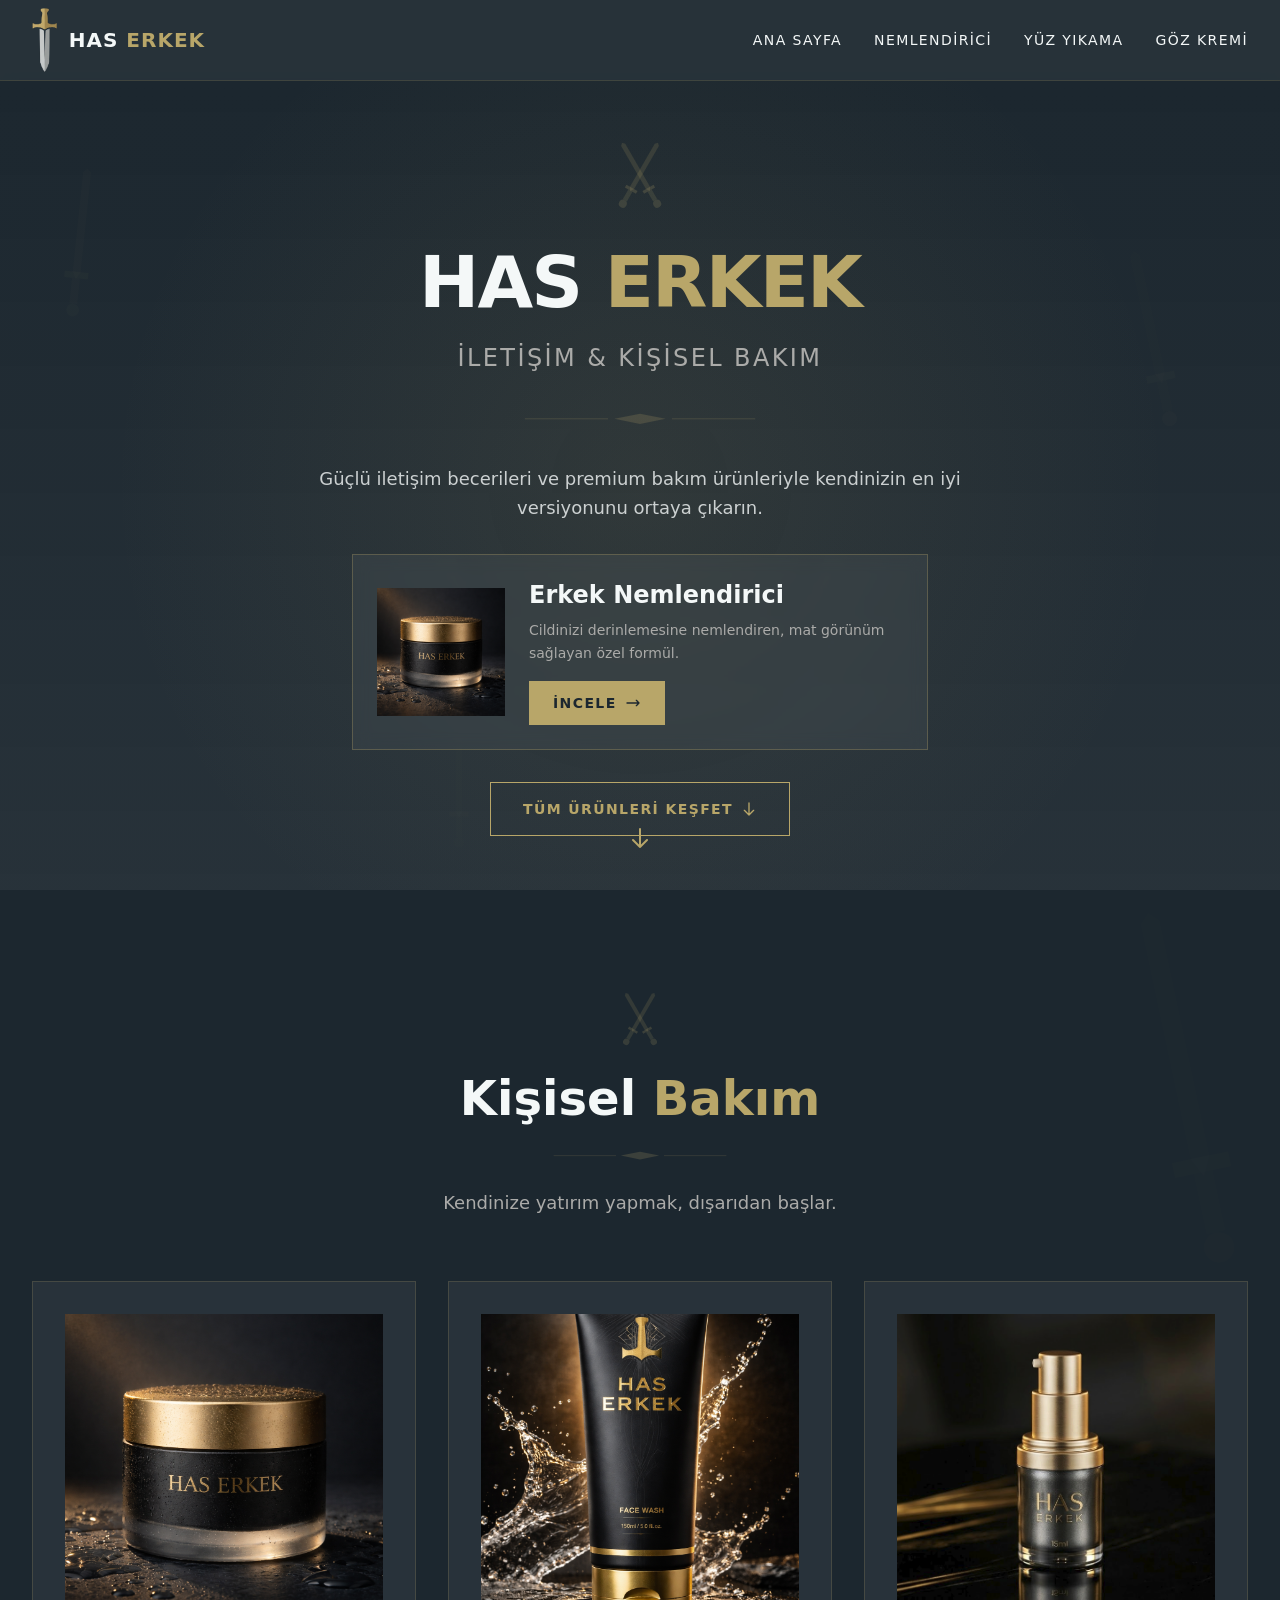
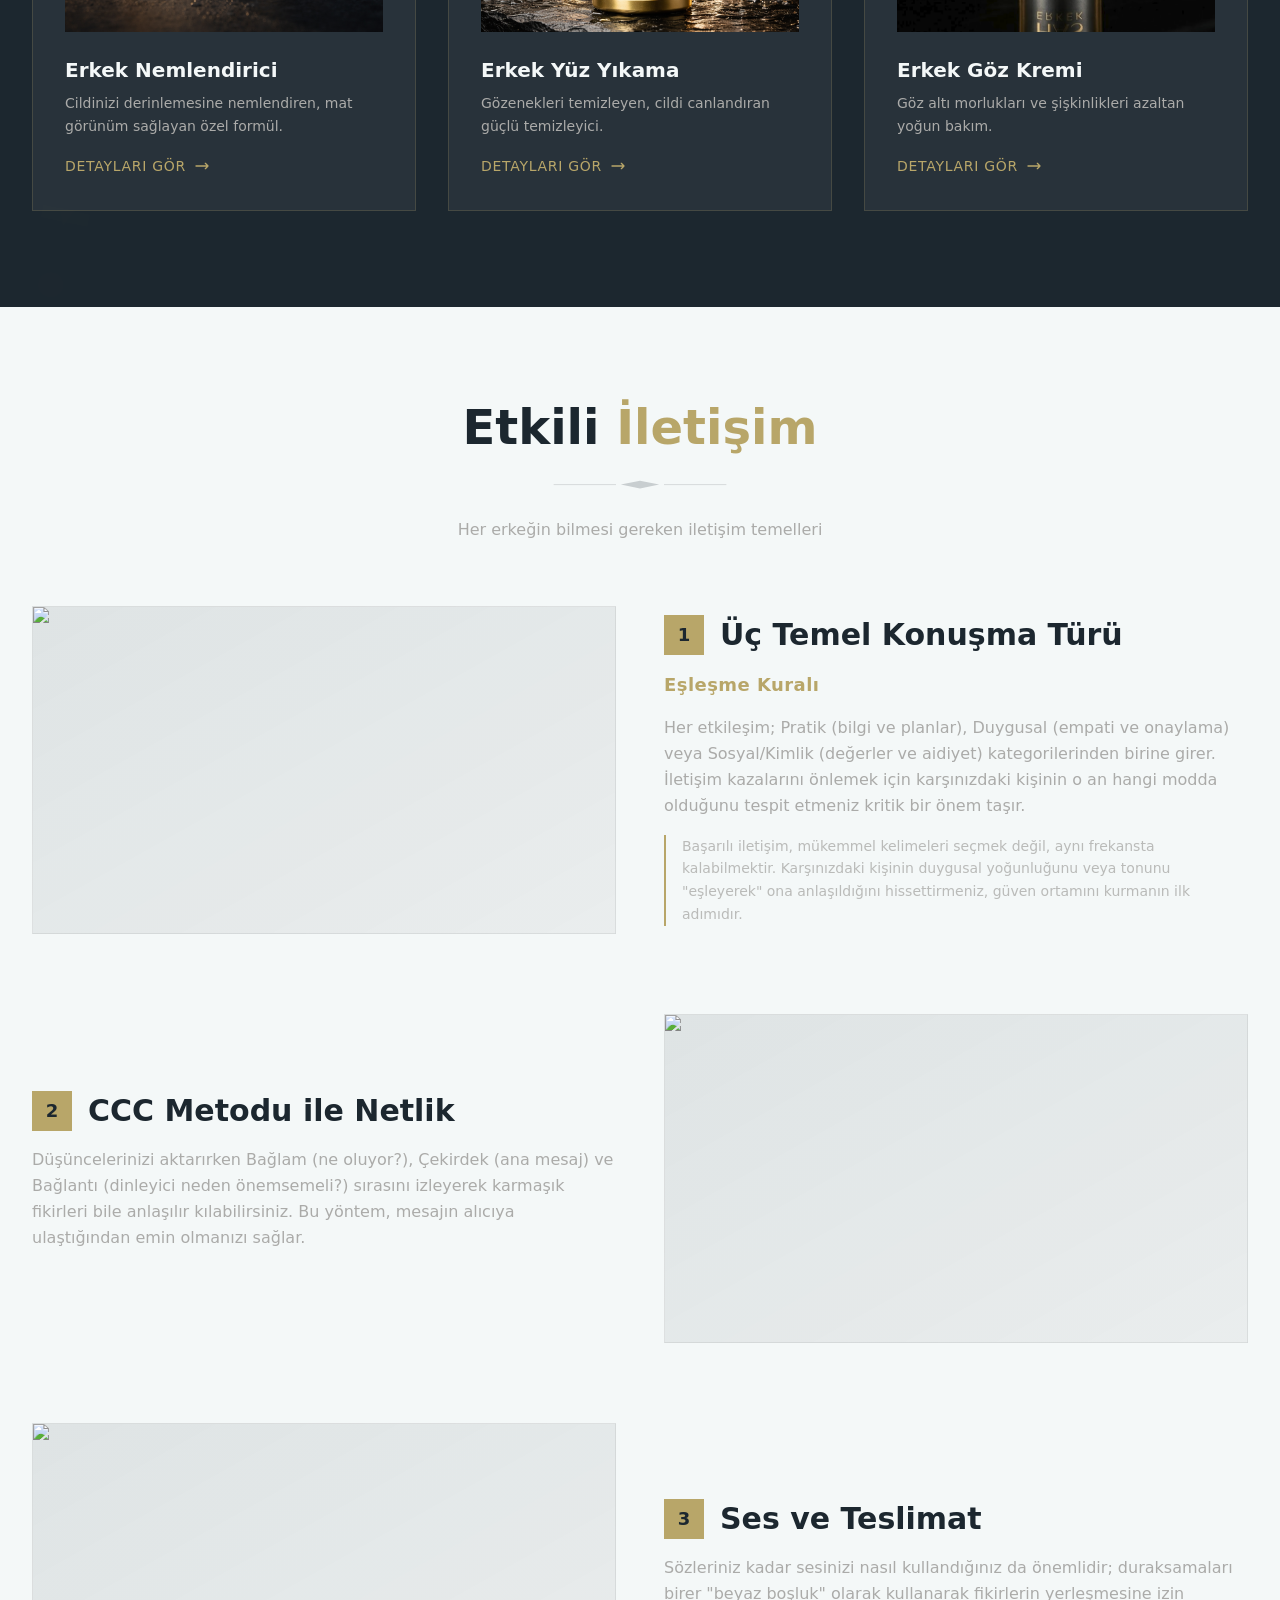
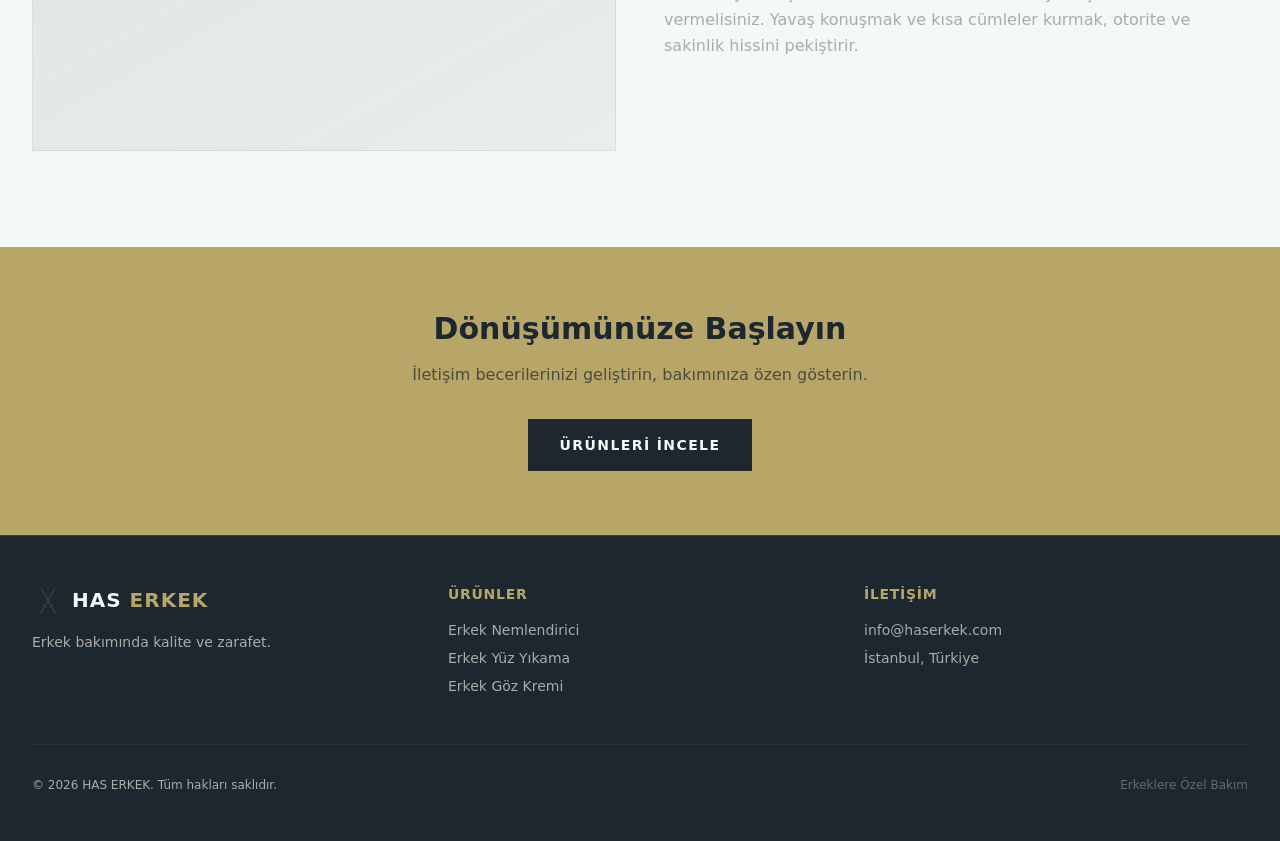
==== commit 67a52611: "removed friction" ====
--- a/index.html
+++ b/index.html
@@ -1 +1 @@
-<!DOCTYPE html><!--gB4cZl5Ozut7paS_clseh--><html lang="tr"><head><meta charSet="utf-8"/><meta name="viewport" content="width=device-width, initial-scale=1"/><link rel="preload" href="/_next/static/media/2a65768255d6b625-s.p.d19752fb.woff2" as="font" crossorigin="" type="font/woff2"/><link rel="preload" href="/_next/static/media/83afe278b6a6bb3c-s.p.3a6ba036.woff2" as="font" crossorigin="" type="font/woff2"/><link rel="stylesheet" href="/_next/static/chunks/a2a38f8e637a878c.css" data-precedence="next"/><link rel="preload" as="script" fetchPriority="low" href="/_next/static/chunks/99ea6341b2e6e77b.js"/><script src="/_next/static/chunks/b17f0cfa595ba67c.js" async=""></script><script src="/_next/static/chunks/7da90e952b5ab271.js" async=""></script><script src="/_next/static/chunks/c3aa6dc09b6b2377.js" async=""></script><script src="/_next/static/chunks/turbopack-25c543d8999976fb.js" async=""></script><script src="/_next/static/chunks/4a0ec2b8b7088493.js" async=""></script><script src="/_next/static/chunks/3479404a3fdafbb9.js" async=""></script><script src="/_next/static/chunks/c4746b2a8b4ae865.js" async=""></script><script src="/_next/static/chunks/331af6a84e2e5144.js" async=""></script><script src="/_next/static/chunks/a462c308df04c631.js" async=""></script><link rel="preload" href="https://www.googletagmanager.com/gtag/js?id=G-MP937GJHKT" as="script"/><meta name="next-size-adjust" content=""/><title>HAS ERKEK | Erkek Bakım Ürünleri</title><meta name="description" content="Erkeklere özel premium bakım ürünleri. Nemlendirici, yüz yıkama ve göz kremi koleksiyonu."/><meta name="author" content="HAS ERKEK"/><meta name="keywords" content="erkek bakım,erkek nemlendirici,erkek yüz yıkama,erkek göz kremi,has erkek"/><meta property="og:title" content="HAS ERKEK | Erkek Bakım Ürünleri"/><meta property="og:description" content="Erkeklere özel premium bakım ürünleri"/><meta property="og:url" content="https://haserkek.com"/><meta property="og:site_name" content="HAS ERKEK"/><meta property="og:locale" content="tr_TR"/><meta property="og:type" content="website"/><meta name="twitter:card" content="summary"/><meta name="twitter:title" content="HAS ERKEK | Erkek Bakım Ürünleri"/><meta name="twitter:description" content="Erkeklere özel premium bakım ürünleri"/><link rel="icon" href="/favicon.ico?favicon.7dac4e02.ico" sizes="48x48" type="image/x-icon"/><script src="/_next/static/chunks/a6dad97d9634a72d.js" noModule=""></script></head><body class="playfair_display_73853c11-module__6mt_1G__variable inter_dc9473ec-module__UKqKMa__variable antialiased bg-platinum text-jet-black"><div hidden=""><!--$--><!--/$--></div><header class="fixed top-0 left-0 right-0 z-50 bg-jet-black/95 backdrop-blur-sm border-b border-sand/20"><div class="max-w-7xl mx-auto px-4 sm:px-6 lg:px-8"><div class="flex items-center justify-between h-20"><a class="flex items-center gap-3" href="/"><div class="h-20 py-2 flex items-center"><img alt="HAS ERKEK" loading="lazy" width="56" height="56" decoding="async" data-nimg="1" class="h-full w-auto object-contain" style="color:transparent" src="/erkek_logo_transparent.png"/></div><span class="text-xl font-bold text-platinum tracking-wider">HAS <span class="text-sand">ERKEK</span></span></a><nav class="hidden md:flex items-center gap-8"><a class="text-platinum hover:text-sand transition-colors duration-300 text-sm tracking-widest uppercase" href="/">Ana Sayfa</a><a class="text-platinum hover:text-sand transition-colors duration-300 text-sm tracking-widest uppercase" href="/urunler/nemlendirici">Nemlendirici</a><a class="text-platinum hover:text-sand transition-colors duration-300 text-sm tracking-widest uppercase" href="/urunler/yuz-yikama">Yüz Yıkama</a><a class="text-platinum hover:text-sand transition-colors duration-300 text-sm tracking-widest uppercase" href="/urunler/goz-kremi">Göz Kremi</a></nav><button class="md:hidden text-platinum p-2" aria-label="Menu"><svg class="w-6 h-6" fill="none" stroke="currentColor" viewBox="0 0 24 24"><path stroke-linecap="round" stroke-linejoin="round" stroke-width="2" d="M4 6h16M4 12h16M4 18h16"></path></svg></button></div></div></header><main class="min-h-screen pt-20"><div class="relative"><div class="fixed inset-0 overflow-hidden pointer-events-none"><svg class="absolute -left-10 top-40 w-32 h-64 text-jet-black opacity-5 rotate-12" viewBox="0 0 100 200" fill="none" xmlns="http://www.w3.org/2000/svg"><path d="M50 10 L55 15 L55 140 L50 150 L45 140 L45 15 Z" fill="currentColor" opacity="0.1"></path><path d="M35 140 L65 140 L65 148 L35 148 Z" fill="currentColor" opacity="0.15"></path><path d="M45 148 L55 148 L55 180 L45 180 Z" fill="currentColor" opacity="0.1"></path><circle cx="50" cy="188" r="8" fill="currentColor" opacity="0.12"></circle></svg><svg class="absolute -right-10 top-80 w-40 h-80 text-jet-black opacity-5 -rotate-12" viewBox="0 0 100 200" fill="none" xmlns="http://www.w3.org/2000/svg"><path d="M50 10 L55 15 L55 140 L50 150 L45 140 L45 15 Z" fill="currentColor" opacity="0.1"></path><path d="M35 140 L65 140 L65 148 L35 148 Z" fill="currentColor" opacity="0.15"></path><path d="M45 148 L55 148 L55 180 L45 180 Z" fill="currentColor" opacity="0.1"></path><circle cx="50" cy="188" r="8" fill="currentColor" opacity="0.12"></circle></svg><svg class="absolute left-1/4 bottom-20 w-24 h-48 text-jet-black opacity-3" viewBox="0 0 100 200" fill="none" xmlns="http://www.w3.org/2000/svg"><path d="M50 10 L55 15 L55 140 L50 150 L45 140 L45 15 Z" fill="currentColor" opacity="0.1"></path><path d="M35 140 L65 140 L65 148 L35 148 Z" fill="currentColor" opacity="0.15"></path><path d="M45 148 L55 148 L55 180 L45 180 Z" fill="currentColor" opacity="0.1"></path><circle cx="50" cy="188" r="8" fill="currentColor" opacity="0.12"></circle></svg></div><section class="relative min-h-[90vh] flex items-center justify-center bg-gradient-to-b from-jet-black to-jet-black/95"><div class="absolute inset-0 overflow-hidden"><div class="absolute inset-0 bg-[radial-gradient(circle_at_center,_var(--sand)_0%,_transparent_70%)] opacity-10"></div><svg class="absolute left-10 top-20 w-20 h-40 text-sand opacity-20 rotate-6" viewBox="0 0 100 200" fill="none" xmlns="http://www.w3.org/2000/svg"><path d="M50 10 L55 15 L55 140 L50 150 L45 140 L45 15 Z" fill="currentColor" opacity="0.1"></path><path d="M35 140 L65 140 L65 148 L35 148 Z" fill="currentColor" opacity="0.15"></path><path d="M45 148 L55 148 L55 180 L45 180 Z" fill="currentColor" opacity="0.1"></path><circle cx="50" cy="188" r="8" fill="currentColor" opacity="0.12"></circle></svg><svg class="absolute right-20 top-40 w-24 h-48 text-sand opacity-15 -rotate-12" viewBox="0 0 100 200" fill="none" xmlns="http://www.w3.org/2000/svg"><path d="M50 10 L55 15 L55 140 L50 150 L45 140 L45 15 Z" fill="currentColor" opacity="0.1"></path><path d="M35 140 L65 140 L65 148 L35 148 Z" fill="currentColor" opacity="0.15"></path><path d="M45 148 L55 148 L55 180 L45 180 Z" fill="currentColor" opacity="0.1"></path><circle cx="50" cy="188" r="8" fill="currentColor" opacity="0.12"></circle></svg><svg class="absolute left-1/3 bottom-10 w-16 h-32 text-sand opacity-10" viewBox="0 0 100 200" fill="none" xmlns="http://www.w3.org/2000/svg"><path d="M50 10 L55 15 L55 140 L50 150 L45 140 L45 15 Z" fill="currentColor" opacity="0.1"></path><path d="M35 140 L65 140 L65 148 L35 148 Z" fill="currentColor" opacity="0.15"></path><path d="M45 148 L55 148 L55 180 L45 180 Z" fill="currentColor" opacity="0.1"></path><circle cx="50" cy="188" r="8" fill="currentColor" opacity="0.12"></circle></svg></div><div class="relative z-10 max-w-4xl mx-auto px-4 sm:px-6 lg:px-8 text-center"><svg class="w-20 h-20 mx-auto mb-8 text-sand" viewBox="0 0 100 100" fill="none" xmlns="http://www.w3.org/2000/svg"><g transform="rotate(-30 50 50)"><path d="M50 5 L53 8 L53 70 L50 75 L47 70 L47 8 Z" fill="currentColor" opacity="0.15"></path><path d="M42 70 L58 70 L58 74 L42 74 Z" fill="currentColor" opacity="0.2"></path><path d="M47 74 L53 74 L53 88 L47 88 Z" fill="currentColor" opacity="0.15"></path><circle cx="50" cy="93" r="5" fill="currentColor" opacity="0.18"></circle></g><g transform="rotate(30 50 50)"><path d="M50 5 L53 8 L53 70 L50 75 L47 70 L47 8 Z" fill="currentColor" opacity="0.15"></path><path d="M42 70 L58 70 L58 74 L42 74 Z" fill="currentColor" opacity="0.2"></path><path d="M47 74 L53 74 L53 88 L47 88 Z" fill="currentColor" opacity="0.15"></path><circle cx="50" cy="93" r="5" fill="currentColor" opacity="0.18"></circle></g></svg><h1 class="font-[var(--font-playfair)] text-4xl sm:text-5xl md:text-6xl lg:text-7xl font-bold text-platinum mb-6 tracking-tight">HAS <span class="text-sand">ERKEK</span></h1><p class="text-xl sm:text-2xl text-silver mb-4 tracking-widest uppercase text-sm">İletişim &amp; Kişisel Bakım</p><svg class="w-64 mx-auto my-8 text-sand" viewBox="0 0 400 40" fill="none" xmlns="http://www.w3.org/2000/svg"><line x1="20" y1="20" x2="150" y2="20" stroke="currentColor" stroke-width="1" opacity="0.3"></line><path d="M160 20 L200 12 L240 20 L200 28 Z" fill="currentColor" opacity="0.2"></path><line x1="250" y1="20" x2="380" y2="20" stroke="currentColor" stroke-width="1" opacity="0.3"></line></svg><p class="text-lg text-platinum/80 max-w-2xl mx-auto mb-12 leading-relaxed">Güçlü iletişim becerileri ve premium bakım ürünleriyle kendinizin en iyi versiyonunu ortaya çıkarın.</p><a class="inline-flex items-center gap-2 bg-sand text-jet-black px-8 py-4 text-sm tracking-widest uppercase font-semibold hover:bg-sand/90 transition-all duration-300 hover:scale-105" href="#iletisim">Keşfet<svg class="w-4 h-4" fill="none" stroke="currentColor" viewBox="0 0 24 24"><path stroke-linecap="round" stroke-linejoin="round" stroke-width="2" d="M19 14l-7 7m0 0l-7-7m7 7V3"></path></svg></a></div><div class="absolute bottom-10 left-1/2 -translate-x-1/2 animate-bounce"><svg class="w-6 h-6 text-sand" fill="none" stroke="currentColor" viewBox="0 0 24 24"><path stroke-linecap="round" stroke-linejoin="round" stroke-width="2" d="M19 14l-7 7m0 0l-7-7m7 7V3"></path></svg></div></section><section id="iletisim" class="py-24 bg-platinum relative"><div class="max-w-7xl mx-auto px-4 sm:px-6 lg:px-8"><div class="text-center mb-16"><h2 class="font-[var(--font-playfair)] text-3xl sm:text-4xl md:text-5xl font-bold text-jet-black mb-4">Etkili <span class="text-sand">İletişim</span></h2><svg class="w-48 mx-auto my-6 text-jet-black" viewBox="0 0 400 40" fill="none" xmlns="http://www.w3.org/2000/svg"><line x1="20" y1="20" x2="150" y2="20" stroke="currentColor" stroke-width="1" opacity="0.3"></line><path d="M160 20 L200 12 L240 20 L200 28 Z" fill="currentColor" opacity="0.2"></path><line x1="250" y1="20" x2="380" y2="20" stroke="currentColor" stroke-width="1" opacity="0.3"></line></svg><p class="text-silver max-w-2xl mx-auto">Her erkeğin bilmesi gereken iletişim temelleri</p></div><div class="space-y-20"><div class="grid grid-cols-1 lg:grid-cols-2 gap-12 items-center "><div class=""><div class="aspect-video bg-gradient-to-br from-jet-black/10 to-jet-black/5 border border-silver/20 flex items-center justify-center relative overflow-hidden cursor-pointer group"><img alt="Üç Temel Konuşma Türü" loading="lazy" width="800" height="450" decoding="async" data-nimg="1" class="object-cover w-full h-full group-hover:scale-105 transition-transform duration-300" style="color:transparent" src="/communication_1.png"/><div class="absolute inset-0 bg-jet-black/0 group-hover:bg-jet-black/20 transition-colors duration-300 flex items-center justify-center"><svg class="w-12 h-12 text-platinum opacity-0 group-hover:opacity-100 transition-opacity duration-300" fill="none" stroke="currentColor" viewBox="0 0 24 24"><path stroke-linecap="round" stroke-linejoin="round" stroke-width="2" d="M21 21l-6-6m2-5a7 7 0 11-14 0 7 7 0 0114 0zM10 7v3m0 0v3m0-3h3m-3 0H7"></path></svg></div></div></div><div class=""><div class="flex items-center gap-4 mb-4"><span class="w-10 h-10 bg-sand text-jet-black flex items-center justify-center font-bold text-lg">1</span><h3 class="font-[var(--font-playfair)] text-2xl sm:text-3xl font-bold text-jet-black">Üç Temel Konuşma Türü</h3></div><h4 class="text-sand font-semibold text-lg mb-4 tracking-wide">Eşleşme Kuralı</h4><p class="text-silver leading-relaxed mb-4">Her etkileşim; Pratik (bilgi ve planlar), Duygusal (empati ve onaylama) veya Sosyal/Kimlik (değerler ve aidiyet) kategorilerinden birine girer. İletişim kazalarını önlemek için karşınızdaki kişinin o an hangi modda olduğunu tespit etmeniz kritik bir önem taşır.</p><p class="text-silver/80 leading-relaxed text-sm border-l-2 border-sand pl-4">Başarılı iletişim, mükemmel kelimeleri seçmek değil, aynı frekansta kalabilmektir. Karşınızdaki kişinin duygusal yoğunluğunu veya tonunu &quot;eşleyerek&quot; ona anlaşıldığını hissettirmeniz, güven ortamını kurmanın ilk adımıdır.</p></div></div><div class="grid grid-cols-1 lg:grid-cols-2 gap-12 items-center lg:flex-row-reverse"><div class="lg:order-2"><div class="aspect-video bg-gradient-to-br from-jet-black/10 to-jet-black/5 border border-silver/20 flex items-center justify-center relative overflow-hidden cursor-pointer group"><img alt="CCC Metodu ile Netlik" loading="lazy" width="800" height="450" decoding="async" data-nimg="1" class="object-cover w-full h-full group-hover:scale-105 transition-transform duration-300" style="color:transparent" src="/communication_2.png"/><div class="absolute inset-0 bg-jet-black/0 group-hover:bg-jet-black/20 transition-colors duration-300 flex items-center justify-center"><svg class="w-12 h-12 text-platinum opacity-0 group-hover:opacity-100 transition-opacity duration-300" fill="none" stroke="currentColor" viewBox="0 0 24 24"><path stroke-linecap="round" stroke-linejoin="round" stroke-width="2" d="M21 21l-6-6m2-5a7 7 0 11-14 0 7 7 0 0114 0zM10 7v3m0 0v3m0-3h3m-3 0H7"></path></svg></div></div></div><div class="lg:order-1"><div class="flex items-center gap-4 mb-4"><span class="w-10 h-10 bg-sand text-jet-black flex items-center justify-center font-bold text-lg">2</span><h3 class="font-[var(--font-playfair)] text-2xl sm:text-3xl font-bold text-jet-black">CCC Metodu ile Netlik</h3></div><p class="text-silver leading-relaxed mb-4">Düşüncelerinizi aktarırken Bağlam (ne oluyor?), Çekirdek (ana mesaj) ve Bağlantı (dinleyici neden önemsemeli?) sırasını izleyerek karmaşık fikirleri bile anlaşılır kılabilirsiniz. Bu yöntem, mesajın alıcıya ulaştığından emin olmanızı sağlar.</p></div></div><div class="grid grid-cols-1 lg:grid-cols-2 gap-12 items-center "><div class=""><div class="aspect-video bg-gradient-to-br from-jet-black/10 to-jet-black/5 border border-silver/20 flex items-center justify-center relative overflow-hidden cursor-pointer group"><img alt="Ses ve Teslimat" loading="lazy" width="800" height="450" decoding="async" data-nimg="1" class="object-cover w-full h-full group-hover:scale-105 transition-transform duration-300" style="color:transparent" src="/communication_3.png"/><div class="absolute inset-0 bg-jet-black/0 group-hover:bg-jet-black/20 transition-colors duration-300 flex items-center justify-center"><svg class="w-12 h-12 text-platinum opacity-0 group-hover:opacity-100 transition-opacity duration-300" fill="none" stroke="currentColor" viewBox="0 0 24 24"><path stroke-linecap="round" stroke-linejoin="round" stroke-width="2" d="M21 21l-6-6m2-5a7 7 0 11-14 0 7 7 0 0114 0zM10 7v3m0 0v3m0-3h3m-3 0H7"></path></svg></div></div></div><div class=""><div class="flex items-center gap-4 mb-4"><span class="w-10 h-10 bg-sand text-jet-black flex items-center justify-center font-bold text-lg">3</span><h3 class="font-[var(--font-playfair)] text-2xl sm:text-3xl font-bold text-jet-black">Ses ve Teslimat</h3></div><p class="text-silver leading-relaxed mb-4">Sözleriniz kadar sesinizi nasıl kullandığınız da önemlidir; duraksamaları birer &quot;beyaz boşluk&quot; olarak kullanarak fikirlerin yerleşmesine izin vermelisiniz. Yavaş konuşmak ve kısa cümleler kurmak, otorite ve sakinlik hissini pekiştirir.</p></div></div></div></div></section><section id="urunler" class="py-24 bg-jet-black relative overflow-hidden"><div class="absolute inset-0"><svg class="absolute right-0 top-0 w-48 h-96 text-sand opacity-10 -rotate-12" viewBox="0 0 100 200" fill="none" xmlns="http://www.w3.org/2000/svg"><path d="M50 10 L55 15 L55 140 L50 150 L45 140 L45 15 Z" fill="currentColor" opacity="0.1"></path><path d="M35 140 L65 140 L65 148 L35 148 Z" fill="currentColor" opacity="0.15"></path><path d="M45 148 L55 148 L55 180 L45 180 Z" fill="currentColor" opacity="0.1"></path><circle cx="50" cy="188" r="8" fill="currentColor" opacity="0.12"></circle></svg><svg class="absolute left-0 bottom-0 w-40 h-80 text-sand opacity-5 rotate-12" viewBox="0 0 100 200" fill="none" xmlns="http://www.w3.org/2000/svg"><path d="M50 10 L55 15 L55 140 L50 150 L45 140 L45 15 Z" fill="currentColor" opacity="0.1"></path><path d="M35 140 L65 140 L65 148 L35 148 Z" fill="currentColor" opacity="0.15"></path><path d="M45 148 L55 148 L55 180 L45 180 Z" fill="currentColor" opacity="0.1"></path><circle cx="50" cy="188" r="8" fill="currentColor" opacity="0.12"></circle></svg></div><div class="relative z-10 max-w-7xl mx-auto px-4 sm:px-6 lg:px-8"><div class="text-center mb-16"><svg class="w-16 h-16 mx-auto mb-6 text-sand" viewBox="0 0 100 100" fill="none" xmlns="http://www.w3.org/2000/svg"><g transform="rotate(-30 50 50)"><path d="M50 5 L53 8 L53 70 L50 75 L47 70 L47 8 Z" fill="currentColor" opacity="0.15"></path><path d="M42 70 L58 70 L58 74 L42 74 Z" fill="currentColor" opacity="0.2"></path><path d="M47 74 L53 74 L53 88 L47 88 Z" fill="currentColor" opacity="0.15"></path><circle cx="50" cy="93" r="5" fill="currentColor" opacity="0.18"></circle></g><g transform="rotate(30 50 50)"><path d="M50 5 L53 8 L53 70 L50 75 L47 70 L47 8 Z" fill="currentColor" opacity="0.15"></path><path d="M42 70 L58 70 L58 74 L42 74 Z" fill="currentColor" opacity="0.2"></path><path d="M47 74 L53 74 L53 88 L47 88 Z" fill="currentColor" opacity="0.15"></path><circle cx="50" cy="93" r="5" fill="currentColor" opacity="0.18"></circle></g></svg><h2 class="font-[var(--font-playfair)] text-3xl sm:text-4xl md:text-5xl font-bold text-platinum mb-4">Kişisel <span class="text-sand">Bakım</span></h2><svg class="w-48 mx-auto my-6 text-sand" viewBox="0 0 400 40" fill="none" xmlns="http://www.w3.org/2000/svg"><line x1="20" y1="20" x2="150" y2="20" stroke="currentColor" stroke-width="1" opacity="0.3"></line><path d="M160 20 L200 12 L240 20 L200 28 Z" fill="currentColor" opacity="0.2"></path><line x1="250" y1="20" x2="380" y2="20" stroke="currentColor" stroke-width="1" opacity="0.3"></line></svg><p class="text-silver max-w-2xl mx-auto text-lg">Kendinize yatırım yapmak, dışarıdan başlar.</p></div><div class="grid grid-cols-1 md:grid-cols-3 gap-8"><a class="group relative bg-platinum/5 border border-sand/20 p-8 hover:border-sand transition-all duration-300 hover:bg-platinum/10" href="/urunler/nemlendirici"><div class="aspect-square bg-gradient-to-br from-platinum/10 to-platinum/5 mb-6 flex items-center justify-center relative overflow-hidden"><img alt="Erkek Nemlendirici" loading="lazy" width="300" height="300" decoding="async" data-nimg="1" class="object-cover w-full h-full group-hover:scale-105 transition-transform duration-300" style="color:transparent" src="/moistrizer.png"/><div class="absolute inset-0 bg-gradient-to-t from-jet-black/20 to-transparent opacity-0 group-hover:opacity-100 transition-opacity duration-300"></div></div><h3 class="font-[var(--font-playfair)] text-xl font-semibold text-platinum mb-2 group-hover:text-sand transition-colors">Erkek Nemlendirici</h3><p class="text-silver text-sm leading-relaxed mb-4">Cildinizi derinlemesine nemlendiren, mat görünüm sağlayan özel formül.</p><span class="inline-flex items-center gap-2 text-sand text-sm font-medium tracking-wider uppercase">Detayları Gör<svg class="w-4 h-4 group-hover:translate-x-1 transition-transform" fill="none" stroke="currentColor" viewBox="0 0 24 24"><path stroke-linecap="round" stroke-linejoin="round" stroke-width="2" d="M17 8l4 4m0 0l-4 4m4-4H3"></path></svg></span></a><a class="group relative bg-platinum/5 border border-sand/20 p-8 hover:border-sand transition-all duration-300 hover:bg-platinum/10" href="/urunler/yuz-yikama"><div class="aspect-square bg-gradient-to-br from-platinum/10 to-platinum/5 mb-6 flex items-center justify-center relative overflow-hidden"><img alt="Erkek Yüz Yıkama" loading="lazy" width="300" height="300" decoding="async" data-nimg="1" class="object-cover w-full h-full group-hover:scale-105 transition-transform duration-300" style="color:transparent" src="/facewash.png"/><div class="absolute inset-0 bg-gradient-to-t from-jet-black/20 to-transparent opacity-0 group-hover:opacity-100 transition-opacity duration-300"></div></div><h3 class="font-[var(--font-playfair)] text-xl font-semibold text-platinum mb-2 group-hover:text-sand transition-colors">Erkek Yüz Yıkama</h3><p class="text-silver text-sm leading-relaxed mb-4">Gözenekleri temizleyen, cildi canlandıran güçlü temizleyici.</p><span class="inline-flex items-center gap-2 text-sand text-sm font-medium tracking-wider uppercase">Detayları Gör<svg class="w-4 h-4 group-hover:translate-x-1 transition-transform" fill="none" stroke="currentColor" viewBox="0 0 24 24"><path stroke-linecap="round" stroke-linejoin="round" stroke-width="2" d="M17 8l4 4m0 0l-4 4m4-4H3"></path></svg></span></a><a class="group relative bg-platinum/5 border border-sand/20 p-8 hover:border-sand transition-all duration-300 hover:bg-platinum/10" href="/urunler/goz-kremi"><div class="aspect-square bg-gradient-to-br from-platinum/10 to-platinum/5 mb-6 flex items-center justify-center relative overflow-hidden"><img alt="Erkek Göz Kremi" loading="lazy" width="300" height="300" decoding="async" data-nimg="1" class="object-cover w-full h-full group-hover:scale-105 transition-transform duration-300" style="color:transparent" src="/eyecream.png"/><div class="absolute inset-0 bg-gradient-to-t from-jet-black/20 to-transparent opacity-0 group-hover:opacity-100 transition-opacity duration-300"></div></div><h3 class="font-[var(--font-playfair)] text-xl font-semibold text-platinum mb-2 group-hover:text-sand transition-colors">Erkek Göz Kremi</h3><p class="text-silver text-sm leading-relaxed mb-4">Göz altı morlukları ve şişkinlikleri azaltan yoğun bakım.</p><span class="inline-flex items-center gap-2 text-sand text-sm font-medium tracking-wider uppercase">Detayları Gör<svg class="w-4 h-4 group-hover:translate-x-1 transition-transform" fill="none" stroke="currentColor" viewBox="0 0 24 24"><path stroke-linecap="round" stroke-linejoin="round" stroke-width="2" d="M17 8l4 4m0 0l-4 4m4-4H3"></path></svg></span></a></div></div></section><section class="py-16 bg-sand"><div class="max-w-4xl mx-auto px-4 sm:px-6 lg:px-8 text-center"><h2 class="font-[var(--font-playfair)] text-2xl sm:text-3xl font-bold text-jet-black mb-4">Dönüşümünüze Başlayın</h2><p class="text-jet-black/70 mb-8">İletişim becerilerinizi geliştirin, bakımınıza özen gösterin.</p><a class="inline-flex items-center gap-2 bg-jet-black text-platinum px-8 py-4 text-sm tracking-widest uppercase font-semibold hover:bg-jet-black/90 transition-all duration-300" href="#urunler">Ürünleri İncele</a></div></section></div><!--$--><!--/$--></main><footer class="bg-jet-black border-t border-sand/20"><div class="max-w-7xl mx-auto px-4 sm:px-6 lg:px-8 py-12"><div class="grid grid-cols-1 md:grid-cols-3 gap-8"><div class="flex flex-col items-center md:items-start"><div class="flex items-center gap-2 mb-4"><svg class="w-8 h-8 text-sand" viewBox="0 0 100 100" fill="none" xmlns="http://www.w3.org/2000/svg"><g transform="rotate(-30 50 50)"><path d="M50 5 L53 8 L53 70 L50 75 L47 70 L47 8 Z" fill="currentColor" opacity="0.15"></path><path d="M42 70 L58 70 L58 74 L42 74 Z" fill="currentColor" opacity="0.2"></path><path d="M47 74 L53 74 L53 88 L47 88 Z" fill="currentColor" opacity="0.15"></path><circle cx="50" cy="93" r="5" fill="currentColor" opacity="0.18"></circle></g><g transform="rotate(30 50 50)"><path d="M50 5 L53 8 L53 70 L50 75 L47 70 L47 8 Z" fill="currentColor" opacity="0.15"></path><path d="M42 70 L58 70 L58 74 L42 74 Z" fill="currentColor" opacity="0.2"></path><path d="M47 74 L53 74 L53 88 L47 88 Z" fill="currentColor" opacity="0.15"></path><circle cx="50" cy="93" r="5" fill="currentColor" opacity="0.18"></circle></g></svg><span class="text-xl font-bold text-platinum tracking-wider">HAS <span class="text-sand">ERKEK</span></span></div><p class="text-silver text-sm text-center md:text-left">Erkek bakımında kalite ve zarafet.</p></div><div class="flex flex-col items-center md:items-start"><h3 class="text-sand font-semibold mb-4 tracking-wider uppercase text-sm">Ürünler</h3><nav class="flex flex-col gap-2"><a class="text-silver hover:text-platinum transition-colors text-sm" href="/urunler/nemlendirici">Erkek Nemlendirici</a><a class="text-silver hover:text-platinum transition-colors text-sm" href="/urunler/yuz-yikama">Erkek Yüz Yıkama</a><a class="text-silver hover:text-platinum transition-colors text-sm" href="/urunler/goz-kremi">Erkek Göz Kremi</a></nav></div><div class="flex flex-col items-center md:items-start"><h3 class="text-sand font-semibold mb-4 tracking-wider uppercase text-sm">İletişim</h3><div class="flex flex-col gap-2 text-silver text-sm"><a href="mailto:info@haserkek.com" class="hover:text-platinum transition-colors">info@haserkek.com</a><p>İstanbul, Türkiye</p></div></div></div><div class="mt-12 pt-8 border-t border-sand/10"><div class="flex flex-col md:flex-row items-center justify-between gap-4"><p class="text-silver text-xs">© <!-- -->2026<!-- --> HAS ERKEK. Tüm hakları saklıdır.</p><div class="flex items-center gap-4"><span class="text-silver/50 text-xs">Erkeklere Özel Bakım</span></div></div></div></div></footer><script src="/_next/static/chunks/99ea6341b2e6e77b.js" id="_R_" async=""></script><script>(self.__next_f=self.__next_f||[]).push([0])</script><script>self.__next_f.push([1,"1:\"$Sreact.fragment\"\n2:I[21249,[\"/_next/static/chunks/4a0ec2b8b7088493.js\",\"/_next/static/chunks/3479404a3fdafbb9.js\"],\"GoogleAnalytics\"]\n3:I[61067,[\"/_next/static/chunks/4a0ec2b8b7088493.js\",\"/_next/static/chunks/3479404a3fdafbb9.js\"],\"Header\"]\n4:I[8249,[\"/_next/static/chunks/c4746b2a8b4ae865.js\",\"/_next/static/chunks/331af6a84e2e5144.js\"],\"default\"]\n5:I[42704,[\"/_next/static/chunks/c4746b2a8b4ae865.js\",\"/_next/static/chunks/331af6a84e2e5144.js\"],\"default\"]\n6:I[20611,[\"/_next/static/chunks/4a0ec2b8b7088493.js\",\"/_next/static/chunks/3479404a3fdafbb9.js\"],\"CrossedSwords\"]\n7:I[15881,[\"/_next/static/chunks/4a0ec2b8b7088493.js\",\"/_next/static/chunks/3479404a3fdafbb9.js\"],\"\"]\nb:I[69333,[],\"default\"]\n:HL[\"/_next/static/chunks/a2a38f8e637a878c.css\",\"style\"]\n:HL[\"/_next/static/media/2a65768255d6b625-s.p.d19752fb.woff2\",\"font\",{\"crossOrigin\":\"\",\"type\":\"font/woff2\"}]\n:HL[\"/_next/static/media/83afe278b6a6bb3c-s.p.3a6ba036.woff2\",\"font\",{\"crossOrigin\":\"\",\"type\":\"font/woff2\"}]\n"])</script><script>self.__next_f.push([1,"0:{\"P\":null,\"b\":\"gB4cZl5Ozut7paS_clseh\",\"c\":[\"\",\"\"],\"q\":\"\",\"i\":false,\"f\":[[[\"\",{\"children\":[\"__PAGE__\",{}]},\"$undefined\",\"$undefined\",true],[[\"$\",\"$1\",\"c\",{\"children\":[[[\"$\",\"link\",\"0\",{\"rel\":\"stylesheet\",\"href\":\"/_next/static/chunks/a2a38f8e637a878c.css\",\"precedence\":\"next\",\"crossOrigin\":\"$undefined\",\"nonce\":\"$undefined\"}],[\"$\",\"script\",\"script-0\",{\"src\":\"/_next/static/chunks/4a0ec2b8b7088493.js\",\"async\":true,\"nonce\":\"$undefined\"}],[\"$\",\"script\",\"script-1\",{\"src\":\"/_next/static/chunks/3479404a3fdafbb9.js\",\"async\":true,\"nonce\":\"$undefined\"}]],[\"$\",\"html\",null,{\"lang\":\"tr\",\"children\":[[\"$\",\"head\",null,{\"children\":[\"$\",\"$L2\",null,{}]}],[\"$\",\"body\",null,{\"className\":\"playfair_display_73853c11-module__6mt_1G__variable inter_dc9473ec-module__UKqKMa__variable antialiased bg-platinum text-jet-black\",\"children\":[[\"$\",\"$L3\",null,{}],[\"$\",\"main\",null,{\"className\":\"min-h-screen pt-20\",\"children\":[\"$\",\"$L4\",null,{\"parallelRouterKey\":\"children\",\"error\":\"$undefined\",\"errorStyles\":\"$undefined\",\"errorScripts\":\"$undefined\",\"template\":[\"$\",\"$L5\",null,{}],\"templateStyles\":\"$undefined\",\"templateScripts\":\"$undefined\",\"notFound\":[[[\"$\",\"title\",null,{\"children\":\"404: This page could not be found.\"}],[\"$\",\"div\",null,{\"style\":{\"fontFamily\":\"system-ui,\\\"Segoe UI\\\",Roboto,Helvetica,Arial,sans-serif,\\\"Apple Color Emoji\\\",\\\"Segoe UI Emoji\\\"\",\"height\":\"100vh\",\"textAlign\":\"center\",\"display\":\"flex\",\"flexDirection\":\"column\",\"alignItems\":\"center\",\"justifyContent\":\"center\"},\"children\":[\"$\",\"div\",null,{\"children\":[[\"$\",\"style\",null,{\"dangerouslySetInnerHTML\":{\"__html\":\"body{color:#000;background:#fff;margin:0}.next-error-h1{border-right:1px solid rgba(0,0,0,.3)}@media (prefers-color-scheme:dark){body{color:#fff;background:#000}.next-error-h1{border-right:1px solid rgba(255,255,255,.3)}}\"}}],[\"$\",\"h1\",null,{\"className\":\"next-error-h1\",\"style\":{\"display\":\"inline-block\",\"margin\":\"0 20px 0 0\",\"padding\":\"0 23px 0 0\",\"fontSize\":24,\"fontWeight\":500,\"verticalAlign\":\"top\",\"lineHeight\":\"49px\"},\"children\":404}],[\"$\",\"div\",null,{\"style\":{\"display\":\"inline-block\"},\"children\":[\"$\",\"h2\",null,{\"style\":{\"fontSize\":14,\"fontWeight\":400,\"lineHeight\":\"49px\",\"margin\":0},\"children\":\"This page could not be found.\"}]}]]}]}]],[]],\"forbidden\":\"$undefined\",\"unauthorized\":\"$undefined\"}]}],[\"$\",\"footer\",null,{\"className\":\"bg-jet-black border-t border-sand/20\",\"children\":[\"$\",\"div\",null,{\"className\":\"max-w-7xl mx-auto px-4 sm:px-6 lg:px-8 py-12\",\"children\":[[\"$\",\"div\",null,{\"className\":\"grid grid-cols-1 md:grid-cols-3 gap-8\",\"children\":[[\"$\",\"div\",null,{\"className\":\"flex flex-col items-center md:items-start\",\"children\":[[\"$\",\"div\",null,{\"className\":\"flex items-center gap-2 mb-4\",\"children\":[[\"$\",\"$L6\",null,{\"className\":\"w-8 h-8 text-sand\"}],[\"$\",\"span\",null,{\"className\":\"text-xl font-bold text-platinum tracking-wider\",\"children\":[\"HAS \",[\"$\",\"span\",null,{\"className\":\"text-sand\",\"children\":\"ERKEK\"}]]}]]}],[\"$\",\"p\",null,{\"className\":\"text-silver text-sm text-center md:text-left\",\"children\":\"Erkek bakımında kalite ve zarafet.\"}]]}],[\"$\",\"div\",null,{\"className\":\"flex flex-col items-center md:items-start\",\"children\":[[\"$\",\"h3\",null,{\"className\":\"text-sand font-semibold mb-4 tracking-wider uppercase text-sm\",\"children\":\"Ürünler\"}],[\"$\",\"nav\",null,{\"className\":\"flex flex-col gap-2\",\"children\":[[\"$\",\"$L7\",null,{\"href\":\"/urunler/nemlendirici\",\"className\":\"text-silver hover:text-platinum transition-colors text-sm\",\"children\":\"Erkek Nemlendirici\"}],[\"$\",\"$L7\",null,{\"href\":\"/urunler/yuz-yikama\",\"className\":\"text-silver hover:text-platinum transition-colors text-sm\",\"children\":\"Erkek Yüz Yıkama\"}],[\"$\",\"$L7\",null,{\"href\":\"/urunler/goz-kremi\",\"className\":\"text-silver hover:text-platinum transition-colors text-sm\",\"children\":\"Erkek Göz Kremi\"}]]}]]}],[\"$\",\"div\",null,{\"className\":\"flex flex-col items-center md:items-start\",\"children\":[[\"$\",\"h3\",null,{\"className\":\"text-sand font-semibold mb-4 tracking-wider uppercase text-sm\",\"children\":\"İletişim\"}],[\"$\",\"div\",null,{\"className\":\"flex flex-col gap-2 text-silver text-sm\",\"children\":[[\"$\",\"a\",null,{\"href\":\"mailto:info@haserkek.com\",\"className\":\"hover:text-platinum transition-colors\",\"children\":\"info@haserkek.com\"}],[\"$\",\"p\",null,{\"children\":\"İstanbul, Türkiye\"}]]}]]}]]}],[\"$\",\"div\",null,{\"className\":\"mt-12 pt-8 border-t border-sand/10\",\"children\":[\"$\",\"div\",null,{\"className\":\"flex flex-col md:flex-row items-center justify-between gap-4\",\"children\":[[\"$\",\"p\",null,{\"className\":\"text-silver text-xs\",\"children\":[\"© \",2026,\" HAS ERKEK. Tüm hakları saklıdır.\"]}],\"$L8\"]}]}]]}]}]]}]]}]]}],{\"children\":[\"$L9\",{},null,false,false]},null,false,false],\"$La\",false]],\"m\":\"$undefined\",\"G\":[\"$b\",[]],\"S\":true}\n"])</script><script>self.__next_f.push([1,"c:I[23771,[\"/_next/static/chunks/c4746b2a8b4ae865.js\",\"/_next/static/chunks/331af6a84e2e5144.js\"],\"ClientPageRoot\"]\nd:I[37567,[\"/_next/static/chunks/4a0ec2b8b7088493.js\",\"/_next/static/chunks/3479404a3fdafbb9.js\",\"/_next/static/chunks/a462c308df04c631.js\"],\"default\"]\n10:I[87921,[\"/_next/static/chunks/c4746b2a8b4ae865.js\",\"/_next/static/chunks/331af6a84e2e5144.js\"],\"OutletBoundary\"]\n11:\"$Sreact.suspense\"\n13:I[87921,[\"/_next/static/chunks/c4746b2a8b4ae865.js\",\"/_next/static/chunks/331af6a84e2e5144.js\"],\"ViewportBoundary\"]\n15:I[87921,[\"/_next/static/chunks/c4746b2a8b4ae865.js\",\"/_next/static/chunks/331af6a84e2e5144.js\"],\"MetadataBoundary\"]\n8:[\"$\",\"div\",null,{\"className\":\"flex items-center gap-4\",\"children\":[\"$\",\"span\",null,{\"className\":\"text-silver/50 text-xs\",\"children\":\"Erkeklere Özel Bakım\"}]}]\n9:[\"$\",\"$1\",\"c\",{\"children\":[[\"$\",\"$Lc\",null,{\"Component\":\"$d\",\"serverProvidedParams\":{\"searchParams\":{},\"params\":{},\"promises\":[\"$@e\",\"$@f\"]}}],[[\"$\",\"script\",\"script-0\",{\"src\":\"/_next/static/chunks/a462c308df04c631.js\",\"async\":true,\"nonce\":\"$undefined\"}]],[\"$\",\"$L10\",null,{\"children\":[\"$\",\"$11\",null,{\"name\":\"Next.MetadataOutlet\",\"children\":\"$@12\"}]}]]}]\na:[\"$\",\"$1\",\"h\",{\"children\":[null,[\"$\",\"$L13\",null,{\"children\":\"$L14\"}],[\"$\",\"div\",null,{\"hidden\":true,\"children\":[\"$\",\"$L15\",null,{\"children\":[\"$\",\"$11\",null,{\"name\":\"Next.Metadata\",\"children\":\"$L16\"}]}]}],[\"$\",\"meta\",null,{\"name\":\"next-size-adjust\",\"content\":\"\"}]]}]\n"])</script><script>self.__next_f.push([1,"e:{}\nf:\"$9:props:children:0:props:serverProvidedParams:params\"\n"])</script><script>self.__next_f.push([1,"14:[[\"$\",\"meta\",\"0\",{\"charSet\":\"utf-8\"}],[\"$\",\"meta\",\"1\",{\"name\":\"viewport\",\"content\":\"width=device-width, initial-scale=1\"}]]\n"])</script><script>self.__next_f.push([1,"17:I[15119,[\"/_next/static/chunks/c4746b2a8b4ae865.js\",\"/_next/static/chunks/331af6a84e2e5144.js\"],\"IconMark\"]\n12:null\n16:[[\"$\",\"title\",\"0\",{\"children\":\"HAS ERKEK | Erkek Bakım Ürünleri\"}],[\"$\",\"meta\",\"1\",{\"name\":\"description\",\"content\":\"Erkeklere özel premium bakım ürünleri. Nemlendirici, yüz yıkama ve göz kremi koleksiyonu.\"}],[\"$\",\"meta\",\"2\",{\"name\":\"author\",\"content\":\"HAS ERKEK\"}],[\"$\",\"meta\",\"3\",{\"name\":\"keywords\",\"content\":\"erkek bakım,erkek nemlendirici,erkek yüz yıkama,erkek göz kremi,has erkek\"}],[\"$\",\"meta\",\"4\",{\"property\":\"og:title\",\"content\":\"HAS ERKEK | Erkek Bakım Ürünleri\"}],[\"$\",\"meta\",\"5\",{\"property\":\"og:description\",\"content\":\"Erkeklere özel premium bakım ürünleri\"}],[\"$\",\"meta\",\"6\",{\"property\":\"og:url\",\"content\":\"https://haserkek.com\"}],[\"$\",\"meta\",\"7\",{\"property\":\"og:site_name\",\"content\":\"HAS ERKEK\"}],[\"$\",\"meta\",\"8\",{\"property\":\"og:locale\",\"content\":\"tr_TR\"}],[\"$\",\"meta\",\"9\",{\"property\":\"og:type\",\"content\":\"website\"}],[\"$\",\"meta\",\"10\",{\"name\":\"twitter:card\",\"content\":\"summary\"}],[\"$\",\"meta\",\"11\",{\"name\":\"twitter:title\",\"content\":\"HAS ERKEK | Erkek Bakım Ürünleri\"}],[\"$\",\"meta\",\"12\",{\"name\":\"twitter:description\",\"content\":\"Erkeklere özel premium bakım ürünleri\"}],[\"$\",\"link\",\"13\",{\"rel\":\"icon\",\"href\":\"/favicon.ico?favicon.7dac4e02.ico\",\"sizes\":\"48x48\",\"type\":\"image/x-icon\"}],[\"$\",\"$L17\",\"14\",{}]]\n"])</script></body></html>+<!DOCTYPE html><!--8DgZ4HOF8Q94L3YJTLcHd--><html lang="tr"><head><meta charSet="utf-8"/><meta name="viewport" content="width=device-width, initial-scale=1"/><link rel="preload" href="/_next/static/media/2a65768255d6b625-s.p.d19752fb.woff2" as="font" crossorigin="" type="font/woff2"/><link rel="preload" href="/_next/static/media/83afe278b6a6bb3c-s.p.3a6ba036.woff2" as="font" crossorigin="" type="font/woff2"/><link rel="stylesheet" href="/_next/static/chunks/e1d0cf3ba238efdc.css" data-precedence="next"/><link rel="preload" as="script" fetchPriority="low" href="/_next/static/chunks/99ea6341b2e6e77b.js"/><script src="/_next/static/chunks/b17f0cfa595ba67c.js" async=""></script><script src="/_next/static/chunks/7da90e952b5ab271.js" async=""></script><script src="/_next/static/chunks/c3aa6dc09b6b2377.js" async=""></script><script src="/_next/static/chunks/turbopack-25c543d8999976fb.js" async=""></script><script src="/_next/static/chunks/4a0ec2b8b7088493.js" async=""></script><script src="/_next/static/chunks/3479404a3fdafbb9.js" async=""></script><script src="/_next/static/chunks/c4746b2a8b4ae865.js" async=""></script><script src="/_next/static/chunks/331af6a84e2e5144.js" async=""></script><script src="/_next/static/chunks/1d2f89a7573d8ac9.js" async=""></script><link rel="preload" href="https://www.googletagmanager.com/gtag/js?id=G-MP937GJHKT" as="script"/><meta name="next-size-adjust" content=""/><title>HAS ERKEK | İletişim &amp; Kişisel Bakım</title><meta name="description" content="Güçlü iletişim becerileri ve premium bakım ürünleriyle kendinizin en iyi versiyonunu ortaya çıkarın."/><meta name="author" content="HAS ERKEK"/><meta name="keywords" content="erkek bakım,erkek nemlendirici,erkek yüz yıkama,erkek göz kremi,has erkek,iletişim becerileri,kişisel gelişim"/><meta property="og:title" content="HAS ERKEK | İletişim &amp; Kişisel Bakım"/><meta property="og:description" content="Güçlü iletişim becerileri ve premium bakım ürünleriyle kendinizin en iyi versiyonunu ortaya çıkarın."/><meta property="og:url" content="https://haserkek.com"/><meta property="og:site_name" content="HAS ERKEK"/><meta property="og:locale" content="tr_TR"/><meta property="og:image" content="https://haserkek.com/erkek_logo.png"/><meta property="og:image:width" content="1200"/><meta property="og:image:height" content="630"/><meta property="og:image:alt" content="HAS ERKEK - İletişim &amp; Kişisel Bakım"/><meta property="og:type" content="website"/><meta name="twitter:card" content="summary_large_image"/><meta name="twitter:title" content="HAS ERKEK | İletişim &amp; Kişisel Bakım"/><meta name="twitter:description" content="Güçlü iletişim becerileri ve premium bakım ürünleriyle kendinizin en iyi versiyonunu ortaya çıkarın."/><meta name="twitter:image" content="https://haserkek.com/erkek_logo.png"/><link rel="icon" href="/favicon.ico?favicon.7dac4e02.ico" sizes="48x48" type="image/x-icon"/><script src="/_next/static/chunks/a6dad97d9634a72d.js" noModule=""></script></head><body class="playfair_display_73853c11-module__6mt_1G__variable inter_dc9473ec-module__UKqKMa__variable antialiased bg-platinum text-jet-black"><div hidden=""><!--$--><!--/$--></div><header class="fixed top-0 left-0 right-0 z-50 bg-jet-black/95 backdrop-blur-sm border-b border-sand/20"><div class="max-w-7xl mx-auto px-4 sm:px-6 lg:px-8"><div class="flex items-center justify-between h-20"><a class="flex items-center gap-3" href="/"><div class="h-20 py-2 flex items-center"><img alt="HAS ERKEK" loading="lazy" width="56" height="56" decoding="async" data-nimg="1" class="h-full w-auto object-contain" style="color:transparent" src="/erkek_logo_transparent.png"/></div><span class="text-xl font-bold text-platinum tracking-wider">HAS <span class="text-sand">ERKEK</span></span></a><nav class="hidden md:flex items-center gap-8"><a class="text-platinum hover:text-sand transition-colors duration-300 text-sm tracking-widest uppercase" href="/">Ana Sayfa</a><a class="text-platinum hover:text-sand transition-colors duration-300 text-sm tracking-widest uppercase" href="/urunler/nemlendirici">Nemlendirici</a><a class="text-platinum hover:text-sand transition-colors duration-300 text-sm tracking-widest uppercase" href="/urunler/yuz-yikama">Yüz Yıkama</a><a class="text-platinum hover:text-sand transition-colors duration-300 text-sm tracking-widest uppercase" href="/urunler/goz-kremi">Göz Kremi</a></nav><button class="md:hidden text-platinum p-2" aria-label="Menu"><svg class="w-6 h-6" fill="none" stroke="currentColor" viewBox="0 0 24 24"><path stroke-linecap="round" stroke-linejoin="round" stroke-width="2" d="M4 6h16M4 12h16M4 18h16"></path></svg></button></div></div></header><main class="min-h-screen pt-20"><div class="relative"><div class="fixed inset-0 overflow-hidden pointer-events-none"><svg class="absolute -left-10 top-40 w-32 h-64 text-jet-black opacity-5 rotate-12" viewBox="0 0 100 200" fill="none" xmlns="http://www.w3.org/2000/svg"><path d="M50 10 L55 15 L55 140 L50 150 L45 140 L45 15 Z" fill="currentColor" opacity="0.1"></path><path d="M35 140 L65 140 L65 148 L35 148 Z" fill="currentColor" opacity="0.15"></path><path d="M45 148 L55 148 L55 180 L45 180 Z" fill="currentColor" opacity="0.1"></path><circle cx="50" cy="188" r="8" fill="currentColor" opacity="0.12"></circle></svg><svg class="absolute -right-10 top-80 w-40 h-80 text-jet-black opacity-5 -rotate-12" viewBox="0 0 100 200" fill="none" xmlns="http://www.w3.org/2000/svg"><path d="M50 10 L55 15 L55 140 L50 150 L45 140 L45 15 Z" fill="currentColor" opacity="0.1"></path><path d="M35 140 L65 140 L65 148 L35 148 Z" fill="currentColor" opacity="0.15"></path><path d="M45 148 L55 148 L55 180 L45 180 Z" fill="currentColor" opacity="0.1"></path><circle cx="50" cy="188" r="8" fill="currentColor" opacity="0.12"></circle></svg><svg class="absolute left-1/4 bottom-20 w-24 h-48 text-jet-black opacity-3" viewBox="0 0 100 200" fill="none" xmlns="http://www.w3.org/2000/svg"><path d="M50 10 L55 15 L55 140 L50 150 L45 140 L45 15 Z" fill="currentColor" opacity="0.1"></path><path d="M35 140 L65 140 L65 148 L35 148 Z" fill="currentColor" opacity="0.15"></path><path d="M45 148 L55 148 L55 180 L45 180 Z" fill="currentColor" opacity="0.1"></path><circle cx="50" cy="188" r="8" fill="currentColor" opacity="0.12"></circle></svg></div><section class="relative min-h-[90vh] flex items-center justify-center bg-gradient-to-b from-jet-black to-jet-black/95"><div class="absolute inset-0 overflow-hidden"><div class="absolute inset-0 bg-[radial-gradient(circle_at_center,_var(--sand)_0%,_transparent_70%)] opacity-10"></div><svg class="absolute left-10 top-20 w-20 h-40 text-sand opacity-20 rotate-6" viewBox="0 0 100 200" fill="none" xmlns="http://www.w3.org/2000/svg"><path d="M50 10 L55 15 L55 140 L50 150 L45 140 L45 15 Z" fill="currentColor" opacity="0.1"></path><path d="M35 140 L65 140 L65 148 L35 148 Z" fill="currentColor" opacity="0.15"></path><path d="M45 148 L55 148 L55 180 L45 180 Z" fill="currentColor" opacity="0.1"></path><circle cx="50" cy="188" r="8" fill="currentColor" opacity="0.12"></circle></svg><svg class="absolute right-20 top-40 w-24 h-48 text-sand opacity-15 -rotate-12" viewBox="0 0 100 200" fill="none" xmlns="http://www.w3.org/2000/svg"><path d="M50 10 L55 15 L55 140 L50 150 L45 140 L45 15 Z" fill="currentColor" opacity="0.1"></path><path d="M35 140 L65 140 L65 148 L35 148 Z" fill="currentColor" opacity="0.15"></path><path d="M45 148 L55 148 L55 180 L45 180 Z" fill="currentColor" opacity="0.1"></path><circle cx="50" cy="188" r="8" fill="currentColor" opacity="0.12"></circle></svg><svg class="absolute left-1/3 bottom-10 w-16 h-32 text-sand opacity-10" viewBox="0 0 100 200" fill="none" xmlns="http://www.w3.org/2000/svg"><path d="M50 10 L55 15 L55 140 L50 150 L45 140 L45 15 Z" fill="currentColor" opacity="0.1"></path><path d="M35 140 L65 140 L65 148 L35 148 Z" fill="currentColor" opacity="0.15"></path><path d="M45 148 L55 148 L55 180 L45 180 Z" fill="currentColor" opacity="0.1"></path><circle cx="50" cy="188" r="8" fill="currentColor" opacity="0.12"></circle></svg></div><div class="relative z-10 max-w-4xl mx-auto px-4 sm:px-6 lg:px-8 text-center"><svg class="w-20 h-20 mx-auto mb-8 text-sand" viewBox="0 0 100 100" fill="none" xmlns="http://www.w3.org/2000/svg"><g transform="rotate(-30 50 50)"><path d="M50 5 L53 8 L53 70 L50 75 L47 70 L47 8 Z" fill="currentColor" opacity="0.15"></path><path d="M42 70 L58 70 L58 74 L42 74 Z" fill="currentColor" opacity="0.2"></path><path d="M47 74 L53 74 L53 88 L47 88 Z" fill="currentColor" opacity="0.15"></path><circle cx="50" cy="93" r="5" fill="currentColor" opacity="0.18"></circle></g><g transform="rotate(30 50 50)"><path d="M50 5 L53 8 L53 70 L50 75 L47 70 L47 8 Z" fill="currentColor" opacity="0.15"></path><path d="M42 70 L58 70 L58 74 L42 74 Z" fill="currentColor" opacity="0.2"></path><path d="M47 74 L53 74 L53 88 L47 88 Z" fill="currentColor" opacity="0.15"></path><circle cx="50" cy="93" r="5" fill="currentColor" opacity="0.18"></circle></g></svg><h1 class="font-[var(--font-playfair)] text-4xl sm:text-5xl md:text-6xl lg:text-7xl font-bold text-platinum mb-6 tracking-tight">HAS <span class="text-sand">ERKEK</span></h1><p class="text-xl sm:text-2xl text-silver mb-4 tracking-widest uppercase text-sm">İletişim &amp; Kişisel Bakım</p><svg class="w-64 mx-auto my-8 text-sand" viewBox="0 0 400 40" fill="none" xmlns="http://www.w3.org/2000/svg"><line x1="20" y1="20" x2="150" y2="20" stroke="currentColor" stroke-width="1" opacity="0.3"></line><path d="M160 20 L200 12 L240 20 L200 28 Z" fill="currentColor" opacity="0.2"></path><line x1="250" y1="20" x2="380" y2="20" stroke="currentColor" stroke-width="1" opacity="0.3"></line></svg><p class="text-lg text-platinum/80 max-w-2xl mx-auto mb-8 leading-relaxed">Güçlü iletişim becerileri ve premium bakım ürünleriyle kendinizin en iyi versiyonunu ortaya çıkarın.</p><div class="flex flex-col sm:flex-row items-center gap-6 mt-8 p-6 bg-platinum/5 border border-sand/30 backdrop-blur-sm max-w-xl mx-auto"><div class="w-24 h-24 sm:w-32 sm:h-32 relative flex-shrink-0 bg-gradient-to-br from-platinum/10 to-platinum/5 overflow-hidden"><img alt="Erkek Nemlendirici" loading="lazy" width="128" height="128" decoding="async" data-nimg="1" class="object-cover w-full h-full" style="color:transparent" src="/moistrizer.png"/></div><div class="flex-1 text-center sm:text-left"><h3 class="font-[var(--font-playfair)] text-xl sm:text-2xl font-semibold text-platinum mb-2">Erkek Nemlendirici</h3><p class="text-silver text-sm mb-4 leading-relaxed">Cildinizi derinlemesine nemlendiren, mat görünüm sağlayan özel formül.</p><a class="inline-flex items-center gap-2 bg-sand text-jet-black px-6 py-3 text-sm tracking-widest uppercase font-semibold hover:bg-sand/90 transition-all duration-300 hover:scale-105" href="/urunler/nemlendirici">İncele<svg class="w-4 h-4" fill="none" stroke="currentColor" viewBox="0 0 24 24"><path stroke-linecap="round" stroke-linejoin="round" stroke-width="2" d="M17 8l4 4m0 0l-4 4m4-4H3"></path></svg></a></div></div><div class="mt-8"><a class="inline-flex items-center gap-2 bg-transparent border border-sand text-sand px-8 py-4 text-sm tracking-widest uppercase font-semibold hover:bg-sand hover:text-jet-black transition-all duration-300" href="#urunler">Tüm Ürünleri Keşfet<svg class="w-4 h-4" fill="none" stroke="currentColor" viewBox="0 0 24 24"><path stroke-linecap="round" stroke-linejoin="round" stroke-width="2" d="M19 14l-7 7m0 0l-7-7m7 7V3"></path></svg></a></div></div><div class="absolute bottom-10 left-1/2 -translate-x-1/2 animate-bounce"><svg class="w-6 h-6 text-sand" fill="none" stroke="currentColor" viewBox="0 0 24 24"><path stroke-linecap="round" stroke-linejoin="round" stroke-width="2" d="M19 14l-7 7m0 0l-7-7m7 7V3"></path></svg></div></section><section id="urunler" class="py-24 bg-jet-black relative overflow-hidden"><div class="absolute inset-0"><svg class="absolute right-0 top-0 w-48 h-96 text-sand opacity-10 -rotate-12" viewBox="0 0 100 200" fill="none" xmlns="http://www.w3.org/2000/svg"><path d="M50 10 L55 15 L55 140 L50 150 L45 140 L45 15 Z" fill="currentColor" opacity="0.1"></path><path d="M35 140 L65 140 L65 148 L35 148 Z" fill="currentColor" opacity="0.15"></path><path d="M45 148 L55 148 L55 180 L45 180 Z" fill="currentColor" opacity="0.1"></path><circle cx="50" cy="188" r="8" fill="currentColor" opacity="0.12"></circle></svg><svg class="absolute left-0 bottom-0 w-40 h-80 text-sand opacity-5 rotate-12" viewBox="0 0 100 200" fill="none" xmlns="http://www.w3.org/2000/svg"><path d="M50 10 L55 15 L55 140 L50 150 L45 140 L45 15 Z" fill="currentColor" opacity="0.1"></path><path d="M35 140 L65 140 L65 148 L35 148 Z" fill="currentColor" opacity="0.15"></path><path d="M45 148 L55 148 L55 180 L45 180 Z" fill="currentColor" opacity="0.1"></path><circle cx="50" cy="188" r="8" fill="currentColor" opacity="0.12"></circle></svg></div><div class="relative z-10 max-w-7xl mx-auto px-4 sm:px-6 lg:px-8"><div class="text-center mb-16"><svg class="w-16 h-16 mx-auto mb-6 text-sand" viewBox="0 0 100 100" fill="none" xmlns="http://www.w3.org/2000/svg"><g transform="rotate(-30 50 50)"><path d="M50 5 L53 8 L53 70 L50 75 L47 70 L47 8 Z" fill="currentColor" opacity="0.15"></path><path d="M42 70 L58 70 L58 74 L42 74 Z" fill="currentColor" opacity="0.2"></path><path d="M47 74 L53 74 L53 88 L47 88 Z" fill="currentColor" opacity="0.15"></path><circle cx="50" cy="93" r="5" fill="currentColor" opacity="0.18"></circle></g><g transform="rotate(30 50 50)"><path d="M50 5 L53 8 L53 70 L50 75 L47 70 L47 8 Z" fill="currentColor" opacity="0.15"></path><path d="M42 70 L58 70 L58 74 L42 74 Z" fill="currentColor" opacity="0.2"></path><path d="M47 74 L53 74 L53 88 L47 88 Z" fill="currentColor" opacity="0.15"></path><circle cx="50" cy="93" r="5" fill="currentColor" opacity="0.18"></circle></g></svg><h2 class="font-[var(--font-playfair)] text-3xl sm:text-4xl md:text-5xl font-bold text-platinum mb-4">Kişisel <span class="text-sand">Bakım</span></h2><svg class="w-48 mx-auto my-6 text-sand" viewBox="0 0 400 40" fill="none" xmlns="http://www.w3.org/2000/svg"><line x1="20" y1="20" x2="150" y2="20" stroke="currentColor" stroke-width="1" opacity="0.3"></line><path d="M160 20 L200 12 L240 20 L200 28 Z" fill="currentColor" opacity="0.2"></path><line x1="250" y1="20" x2="380" y2="20" stroke="currentColor" stroke-width="1" opacity="0.3"></line></svg><p class="text-silver max-w-2xl mx-auto text-lg">Kendinize yatırım yapmak, dışarıdan başlar.</p></div><div class="grid grid-cols-1 md:grid-cols-3 gap-8"><a class="group relative bg-platinum/5 border border-sand/20 p-8 hover:border-sand transition-all duration-300 hover:bg-platinum/10" href="/urunler/nemlendirici"><div class="aspect-square bg-gradient-to-br from-platinum/10 to-platinum/5 mb-6 flex items-center justify-center relative overflow-hidden"><img alt="Erkek Nemlendirici" loading="lazy" width="300" height="300" decoding="async" data-nimg="1" class="object-cover w-full h-full group-hover:scale-105 transition-transform duration-300" style="color:transparent" src="/moistrizer.png"/><div class="absolute inset-0 bg-gradient-to-t from-jet-black/20 to-transparent opacity-0 group-hover:opacity-100 transition-opacity duration-300"></div></div><h3 class="font-[var(--font-playfair)] text-xl font-semibold text-platinum mb-2 group-hover:text-sand transition-colors">Erkek Nemlendirici</h3><p class="text-silver text-sm leading-relaxed mb-4">Cildinizi derinlemesine nemlendiren, mat görünüm sağlayan özel formül.</p><span class="inline-flex items-center gap-2 text-sand text-sm font-medium tracking-wider uppercase">Detayları Gör<svg class="w-4 h-4 group-hover:translate-x-1 transition-transform" fill="none" stroke="currentColor" viewBox="0 0 24 24"><path stroke-linecap="round" stroke-linejoin="round" stroke-width="2" d="M17 8l4 4m0 0l-4 4m4-4H3"></path></svg></span></a><a class="group relative bg-platinum/5 border border-sand/20 p-8 hover:border-sand transition-all duration-300 hover:bg-platinum/10" href="/urunler/yuz-yikama"><div class="aspect-square bg-gradient-to-br from-platinum/10 to-platinum/5 mb-6 flex items-center justify-center relative overflow-hidden"><img alt="Erkek Yüz Yıkama" loading="lazy" width="300" height="300" decoding="async" data-nimg="1" class="object-cover w-full h-full group-hover:scale-105 transition-transform duration-300" style="color:transparent" src="/facewash.png"/><div class="absolute inset-0 bg-gradient-to-t from-jet-black/20 to-transparent opacity-0 group-hover:opacity-100 transition-opacity duration-300"></div></div><h3 class="font-[var(--font-playfair)] text-xl font-semibold text-platinum mb-2 group-hover:text-sand transition-colors">Erkek Yüz Yıkama</h3><p class="text-silver text-sm leading-relaxed mb-4">Gözenekleri temizleyen, cildi canlandıran güçlü temizleyici.</p><span class="inline-flex items-center gap-2 text-sand text-sm font-medium tracking-wider uppercase">Detayları Gör<svg class="w-4 h-4 group-hover:translate-x-1 transition-transform" fill="none" stroke="currentColor" viewBox="0 0 24 24"><path stroke-linecap="round" stroke-linejoin="round" stroke-width="2" d="M17 8l4 4m0 0l-4 4m4-4H3"></path></svg></span></a><a class="group relative bg-platinum/5 border border-sand/20 p-8 hover:border-sand transition-all duration-300 hover:bg-platinum/10" href="/urunler/goz-kremi"><div class="aspect-square bg-gradient-to-br from-platinum/10 to-platinum/5 mb-6 flex items-center justify-center relative overflow-hidden"><img alt="Erkek Göz Kremi" loading="lazy" width="300" height="300" decoding="async" data-nimg="1" class="object-cover w-full h-full group-hover:scale-105 transition-transform duration-300" style="color:transparent" src="/eyecream.png"/><div class="absolute inset-0 bg-gradient-to-t from-jet-black/20 to-transparent opacity-0 group-hover:opacity-100 transition-opacity duration-300"></div></div><h3 class="font-[var(--font-playfair)] text-xl font-semibold text-platinum mb-2 group-hover:text-sand transition-colors">Erkek Göz Kremi</h3><p class="text-silver text-sm leading-relaxed mb-4">Göz altı morlukları ve şişkinlikleri azaltan yoğun bakım.</p><span class="inline-flex items-center gap-2 text-sand text-sm font-medium tracking-wider uppercase">Detayları Gör<svg class="w-4 h-4 group-hover:translate-x-1 transition-transform" fill="none" stroke="currentColor" viewBox="0 0 24 24"><path stroke-linecap="round" stroke-linejoin="round" stroke-width="2" d="M17 8l4 4m0 0l-4 4m4-4H3"></path></svg></span></a></div></div></section><section id="iletisim" class="py-24 bg-platinum relative"><div class="max-w-7xl mx-auto px-4 sm:px-6 lg:px-8"><div class="text-center mb-16"><h2 class="font-[var(--font-playfair)] text-3xl sm:text-4xl md:text-5xl font-bold text-jet-black mb-4">Etkili <span class="text-sand">İletişim</span></h2><svg class="w-48 mx-auto my-6 text-jet-black" viewBox="0 0 400 40" fill="none" xmlns="http://www.w3.org/2000/svg"><line x1="20" y1="20" x2="150" y2="20" stroke="currentColor" stroke-width="1" opacity="0.3"></line><path d="M160 20 L200 12 L240 20 L200 28 Z" fill="currentColor" opacity="0.2"></path><line x1="250" y1="20" x2="380" y2="20" stroke="currentColor" stroke-width="1" opacity="0.3"></line></svg><p class="text-silver max-w-2xl mx-auto">Her erkeğin bilmesi gereken iletişim temelleri</p></div><div class="space-y-20"><div class="grid grid-cols-1 lg:grid-cols-2 gap-12 items-center "><div class=""><div class="aspect-video bg-gradient-to-br from-jet-black/10 to-jet-black/5 border border-silver/20 flex items-center justify-center relative overflow-hidden cursor-pointer group"><img alt="Üç Temel Konuşma Türü" loading="lazy" width="800" height="450" decoding="async" data-nimg="1" class="object-cover w-full h-full group-hover:scale-105 transition-transform duration-300" style="color:transparent" src="/communication_1.png"/><div class="absolute inset-0 bg-jet-black/0 group-hover:bg-jet-black/20 transition-colors duration-300 flex items-center justify-center"><svg class="w-12 h-12 text-platinum opacity-0 group-hover:opacity-100 transition-opacity duration-300" fill="none" stroke="currentColor" viewBox="0 0 24 24"><path stroke-linecap="round" stroke-linejoin="round" stroke-width="2" d="M21 21l-6-6m2-5a7 7 0 11-14 0 7 7 0 0114 0zM10 7v3m0 0v3m0-3h3m-3 0H7"></path></svg></div></div></div><div class=""><div class="flex items-center gap-4 mb-4"><span class="w-10 h-10 bg-sand text-jet-black flex items-center justify-center font-bold text-lg">1</span><h3 class="font-[var(--font-playfair)] text-2xl sm:text-3xl font-bold text-jet-black">Üç Temel Konuşma Türü</h3></div><h4 class="text-sand font-semibold text-lg mb-4 tracking-wide">Eşleşme Kuralı</h4><p class="text-silver leading-relaxed mb-4">Her etkileşim; Pratik (bilgi ve planlar), Duygusal (empati ve onaylama) veya Sosyal/Kimlik (değerler ve aidiyet) kategorilerinden birine girer. İletişim kazalarını önlemek için karşınızdaki kişinin o an hangi modda olduğunu tespit etmeniz kritik bir önem taşır.</p><p class="text-silver/80 leading-relaxed text-sm border-l-2 border-sand pl-4">Başarılı iletişim, mükemmel kelimeleri seçmek değil, aynı frekansta kalabilmektir. Karşınızdaki kişinin duygusal yoğunluğunu veya tonunu &quot;eşleyerek&quot; ona anlaşıldığını hissettirmeniz, güven ortamını kurmanın ilk adımıdır.</p></div></div><div class="grid grid-cols-1 lg:grid-cols-2 gap-12 items-center lg:flex-row-reverse"><div class="lg:order-2"><div class="aspect-video bg-gradient-to-br from-jet-black/10 to-jet-black/5 border border-silver/20 flex items-center justify-center relative overflow-hidden cursor-pointer group"><img alt="CCC Metodu ile Netlik" loading="lazy" width="800" height="450" decoding="async" data-nimg="1" class="object-cover w-full h-full group-hover:scale-105 transition-transform duration-300" style="color:transparent" src="/communication_2.png"/><div class="absolute inset-0 bg-jet-black/0 group-hover:bg-jet-black/20 transition-colors duration-300 flex items-center justify-center"><svg class="w-12 h-12 text-platinum opacity-0 group-hover:opacity-100 transition-opacity duration-300" fill="none" stroke="currentColor" viewBox="0 0 24 24"><path stroke-linecap="round" stroke-linejoin="round" stroke-width="2" d="M21 21l-6-6m2-5a7 7 0 11-14 0 7 7 0 0114 0zM10 7v3m0 0v3m0-3h3m-3 0H7"></path></svg></div></div></div><div class="lg:order-1"><div class="flex items-center gap-4 mb-4"><span class="w-10 h-10 bg-sand text-jet-black flex items-center justify-center font-bold text-lg">2</span><h3 class="font-[var(--font-playfair)] text-2xl sm:text-3xl font-bold text-jet-black">CCC Metodu ile Netlik</h3></div><p class="text-silver leading-relaxed mb-4">Düşüncelerinizi aktarırken Bağlam (ne oluyor?), Çekirdek (ana mesaj) ve Bağlantı (dinleyici neden önemsemeli?) sırasını izleyerek karmaşık fikirleri bile anlaşılır kılabilirsiniz. Bu yöntem, mesajın alıcıya ulaştığından emin olmanızı sağlar.</p></div></div><div class="grid grid-cols-1 lg:grid-cols-2 gap-12 items-center "><div class=""><div class="aspect-video bg-gradient-to-br from-jet-black/10 to-jet-black/5 border border-silver/20 flex items-center justify-center relative overflow-hidden cursor-pointer group"><img alt="Ses ve Teslimat" loading="lazy" width="800" height="450" decoding="async" data-nimg="1" class="object-cover w-full h-full group-hover:scale-105 transition-transform duration-300" style="color:transparent" src="/communication_3.png"/><div class="absolute inset-0 bg-jet-black/0 group-hover:bg-jet-black/20 transition-colors duration-300 flex items-center justify-center"><svg class="w-12 h-12 text-platinum opacity-0 group-hover:opacity-100 transition-opacity duration-300" fill="none" stroke="currentColor" viewBox="0 0 24 24"><path stroke-linecap="round" stroke-linejoin="round" stroke-width="2" d="M21 21l-6-6m2-5a7 7 0 11-14 0 7 7 0 0114 0zM10 7v3m0 0v3m0-3h3m-3 0H7"></path></svg></div></div></div><div class=""><div class="flex items-center gap-4 mb-4"><span class="w-10 h-10 bg-sand text-jet-black flex items-center justify-center font-bold text-lg">3</span><h3 class="font-[var(--font-playfair)] text-2xl sm:text-3xl font-bold text-jet-black">Ses ve Teslimat</h3></div><p class="text-silver leading-relaxed mb-4">Sözleriniz kadar sesinizi nasıl kullandığınız da önemlidir; duraksamaları birer &quot;beyaz boşluk&quot; olarak kullanarak fikirlerin yerleşmesine izin vermelisiniz. Yavaş konuşmak ve kısa cümleler kurmak, otorite ve sakinlik hissini pekiştirir.</p></div></div></div></div></section><section class="py-16 bg-sand"><div class="max-w-4xl mx-auto px-4 sm:px-6 lg:px-8 text-center"><h2 class="font-[var(--font-playfair)] text-2xl sm:text-3xl font-bold text-jet-black mb-4">Dönüşümünüze Başlayın</h2><p class="text-jet-black/70 mb-8">İletişim becerilerinizi geliştirin, bakımınıza özen gösterin.</p><a class="inline-flex items-center gap-2 bg-jet-black text-platinum px-8 py-4 text-sm tracking-widest uppercase font-semibold hover:bg-jet-black/90 transition-all duration-300" href="#urunler">Ürünleri İncele</a></div></section></div><!--$--><!--/$--></main><footer class="bg-jet-black border-t border-sand/20"><div class="max-w-7xl mx-auto px-4 sm:px-6 lg:px-8 py-12"><div class="grid grid-cols-1 md:grid-cols-3 gap-8"><div class="flex flex-col items-center md:items-start"><div class="flex items-center gap-2 mb-4"><svg class="w-8 h-8 text-sand" viewBox="0 0 100 100" fill="none" xmlns="http://www.w3.org/2000/svg"><g transform="rotate(-30 50 50)"><path d="M50 5 L53 8 L53 70 L50 75 L47 70 L47 8 Z" fill="currentColor" opacity="0.15"></path><path d="M42 70 L58 70 L58 74 L42 74 Z" fill="currentColor" opacity="0.2"></path><path d="M47 74 L53 74 L53 88 L47 88 Z" fill="currentColor" opacity="0.15"></path><circle cx="50" cy="93" r="5" fill="currentColor" opacity="0.18"></circle></g><g transform="rotate(30 50 50)"><path d="M50 5 L53 8 L53 70 L50 75 L47 70 L47 8 Z" fill="currentColor" opacity="0.15"></path><path d="M42 70 L58 70 L58 74 L42 74 Z" fill="currentColor" opacity="0.2"></path><path d="M47 74 L53 74 L53 88 L47 88 Z" fill="currentColor" opacity="0.15"></path><circle cx="50" cy="93" r="5" fill="currentColor" opacity="0.18"></circle></g></svg><span class="text-xl font-bold text-platinum tracking-wider">HAS <span class="text-sand">ERKEK</span></span></div><p class="text-silver text-sm text-center md:text-left">Erkek bakımında kalite ve zarafet.</p></div><div class="flex flex-col items-center md:items-start"><h3 class="text-sand font-semibold mb-4 tracking-wider uppercase text-sm">Ürünler</h3><nav class="flex flex-col gap-2"><a class="text-silver hover:text-platinum transition-colors text-sm" href="/urunler/nemlendirici">Erkek Nemlendirici</a><a class="text-silver hover:text-platinum transition-colors text-sm" href="/urunler/yuz-yikama">Erkek Yüz Yıkama</a><a class="text-silver hover:text-platinum transition-colors text-sm" href="/urunler/goz-kremi">Erkek Göz Kremi</a></nav></div><div class="flex flex-col items-center md:items-start"><h3 class="text-sand font-semibold mb-4 tracking-wider uppercase text-sm">İletişim</h3><div class="flex flex-col gap-2 text-silver text-sm"><a href="mailto:info@haserkek.com" class="hover:text-platinum transition-colors">info@haserkek.com</a><p>İstanbul, Türkiye</p></div></div></div><div class="mt-12 pt-8 border-t border-sand/10"><div class="flex flex-col md:flex-row items-center justify-between gap-4"><p class="text-silver text-xs">© <!-- -->2026<!-- --> HAS ERKEK. Tüm hakları saklıdır.</p><div class="flex items-center gap-4"><span class="text-silver/50 text-xs">Erkeklere Özel Bakım</span></div></div></div></div></footer><script src="/_next/static/chunks/99ea6341b2e6e77b.js" id="_R_" async=""></script><script>(self.__next_f=self.__next_f||[]).push([0])</script><script>self.__next_f.push([1,"1:\"$Sreact.fragment\"\n2:I[21249,[\"/_next/static/chunks/4a0ec2b8b7088493.js\",\"/_next/static/chunks/3479404a3fdafbb9.js\"],\"GoogleAnalytics\"]\n3:I[61067,[\"/_next/static/chunks/4a0ec2b8b7088493.js\",\"/_next/static/chunks/3479404a3fdafbb9.js\"],\"Header\"]\n4:I[8249,[\"/_next/static/chunks/c4746b2a8b4ae865.js\",\"/_next/static/chunks/331af6a84e2e5144.js\"],\"default\"]\n5:I[42704,[\"/_next/static/chunks/c4746b2a8b4ae865.js\",\"/_next/static/chunks/331af6a84e2e5144.js\"],\"default\"]\n6:I[20611,[\"/_next/static/chunks/4a0ec2b8b7088493.js\",\"/_next/static/chunks/3479404a3fdafbb9.js\"],\"CrossedSwords\"]\n7:I[15881,[\"/_next/static/chunks/4a0ec2b8b7088493.js\",\"/_next/static/chunks/3479404a3fdafbb9.js\"],\"\"]\nb:I[69333,[],\"default\"]\n:HL[\"/_next/static/chunks/e1d0cf3ba238efdc.css\",\"style\"]\n:HL[\"/_next/static/media/2a65768255d6b625-s.p.d19752fb.woff2\",\"font\",{\"crossOrigin\":\"\",\"type\":\"font/woff2\"}]\n:HL[\"/_next/static/media/83afe278b6a6bb3c-s.p.3a6ba036.woff2\",\"font\",{\"crossOrigin\":\"\",\"type\":\"font/woff2\"}]\n"])</script><script>self.__next_f.push([1,"0:{\"P\":null,\"b\":\"8DgZ4HOF8Q94L3YJTLcHd\",\"c\":[\"\",\"\"],\"q\":\"\",\"i\":false,\"f\":[[[\"\",{\"children\":[\"__PAGE__\",{}]},\"$undefined\",\"$undefined\",true],[[\"$\",\"$1\",\"c\",{\"children\":[[[\"$\",\"link\",\"0\",{\"rel\":\"stylesheet\",\"href\":\"/_next/static/chunks/e1d0cf3ba238efdc.css\",\"precedence\":\"next\",\"crossOrigin\":\"$undefined\",\"nonce\":\"$undefined\"}],[\"$\",\"script\",\"script-0\",{\"src\":\"/_next/static/chunks/4a0ec2b8b7088493.js\",\"async\":true,\"nonce\":\"$undefined\"}],[\"$\",\"script\",\"script-1\",{\"src\":\"/_next/static/chunks/3479404a3fdafbb9.js\",\"async\":true,\"nonce\":\"$undefined\"}]],[\"$\",\"html\",null,{\"lang\":\"tr\",\"children\":[[\"$\",\"head\",null,{\"children\":[\"$\",\"$L2\",null,{}]}],[\"$\",\"body\",null,{\"className\":\"playfair_display_73853c11-module__6mt_1G__variable inter_dc9473ec-module__UKqKMa__variable antialiased bg-platinum text-jet-black\",\"children\":[[\"$\",\"$L3\",null,{}],[\"$\",\"main\",null,{\"className\":\"min-h-screen pt-20\",\"children\":[\"$\",\"$L4\",null,{\"parallelRouterKey\":\"children\",\"error\":\"$undefined\",\"errorStyles\":\"$undefined\",\"errorScripts\":\"$undefined\",\"template\":[\"$\",\"$L5\",null,{}],\"templateStyles\":\"$undefined\",\"templateScripts\":\"$undefined\",\"notFound\":[[[\"$\",\"title\",null,{\"children\":\"404: This page could not be found.\"}],[\"$\",\"div\",null,{\"style\":{\"fontFamily\":\"system-ui,\\\"Segoe UI\\\",Roboto,Helvetica,Arial,sans-serif,\\\"Apple Color Emoji\\\",\\\"Segoe UI Emoji\\\"\",\"height\":\"100vh\",\"textAlign\":\"center\",\"display\":\"flex\",\"flexDirection\":\"column\",\"alignItems\":\"center\",\"justifyContent\":\"center\"},\"children\":[\"$\",\"div\",null,{\"children\":[[\"$\",\"style\",null,{\"dangerouslySetInnerHTML\":{\"__html\":\"body{color:#000;background:#fff;margin:0}.next-error-h1{border-right:1px solid rgba(0,0,0,.3)}@media (prefers-color-scheme:dark){body{color:#fff;background:#000}.next-error-h1{border-right:1px solid rgba(255,255,255,.3)}}\"}}],[\"$\",\"h1\",null,{\"className\":\"next-error-h1\",\"style\":{\"display\":\"inline-block\",\"margin\":\"0 20px 0 0\",\"padding\":\"0 23px 0 0\",\"fontSize\":24,\"fontWeight\":500,\"verticalAlign\":\"top\",\"lineHeight\":\"49px\"},\"children\":404}],[\"$\",\"div\",null,{\"style\":{\"display\":\"inline-block\"},\"children\":[\"$\",\"h2\",null,{\"style\":{\"fontSize\":14,\"fontWeight\":400,\"lineHeight\":\"49px\",\"margin\":0},\"children\":\"This page could not be found.\"}]}]]}]}]],[]],\"forbidden\":\"$undefined\",\"unauthorized\":\"$undefined\"}]}],[\"$\",\"footer\",null,{\"className\":\"bg-jet-black border-t border-sand/20\",\"children\":[\"$\",\"div\",null,{\"className\":\"max-w-7xl mx-auto px-4 sm:px-6 lg:px-8 py-12\",\"children\":[[\"$\",\"div\",null,{\"className\":\"grid grid-cols-1 md:grid-cols-3 gap-8\",\"children\":[[\"$\",\"div\",null,{\"className\":\"flex flex-col items-center md:items-start\",\"children\":[[\"$\",\"div\",null,{\"className\":\"flex items-center gap-2 mb-4\",\"children\":[[\"$\",\"$L6\",null,{\"className\":\"w-8 h-8 text-sand\"}],[\"$\",\"span\",null,{\"className\":\"text-xl font-bold text-platinum tracking-wider\",\"children\":[\"HAS \",[\"$\",\"span\",null,{\"className\":\"text-sand\",\"children\":\"ERKEK\"}]]}]]}],[\"$\",\"p\",null,{\"className\":\"text-silver text-sm text-center md:text-left\",\"children\":\"Erkek bakımında kalite ve zarafet.\"}]]}],[\"$\",\"div\",null,{\"className\":\"flex flex-col items-center md:items-start\",\"children\":[[\"$\",\"h3\",null,{\"className\":\"text-sand font-semibold mb-4 tracking-wider uppercase text-sm\",\"children\":\"Ürünler\"}],[\"$\",\"nav\",null,{\"className\":\"flex flex-col gap-2\",\"children\":[[\"$\",\"$L7\",null,{\"href\":\"/urunler/nemlendirici\",\"className\":\"text-silver hover:text-platinum transition-colors text-sm\",\"children\":\"Erkek Nemlendirici\"}],[\"$\",\"$L7\",null,{\"href\":\"/urunler/yuz-yikama\",\"className\":\"text-silver hover:text-platinum transition-colors text-sm\",\"children\":\"Erkek Yüz Yıkama\"}],[\"$\",\"$L7\",null,{\"href\":\"/urunler/goz-kremi\",\"className\":\"text-silver hover:text-platinum transition-colors text-sm\",\"children\":\"Erkek Göz Kremi\"}]]}]]}],[\"$\",\"div\",null,{\"className\":\"flex flex-col items-center md:items-start\",\"children\":[[\"$\",\"h3\",null,{\"className\":\"text-sand font-semibold mb-4 tracking-wider uppercase text-sm\",\"children\":\"İletişim\"}],[\"$\",\"div\",null,{\"className\":\"flex flex-col gap-2 text-silver text-sm\",\"children\":[[\"$\",\"a\",null,{\"href\":\"mailto:info@haserkek.com\",\"className\":\"hover:text-platinum transition-colors\",\"children\":\"info@haserkek.com\"}],[\"$\",\"p\",null,{\"children\":\"İstanbul, Türkiye\"}]]}]]}]]}],[\"$\",\"div\",null,{\"className\":\"mt-12 pt-8 border-t border-sand/10\",\"children\":[\"$\",\"div\",null,{\"className\":\"flex flex-col md:flex-row items-center justify-between gap-4\",\"children\":[[\"$\",\"p\",null,{\"className\":\"text-silver text-xs\",\"children\":[\"© \",2026,\" HAS ERKEK. Tüm hakları saklıdır.\"]}],\"$L8\"]}]}]]}]}]]}]]}]]}],{\"children\":[\"$L9\",{},null,false,false]},null,false,false],\"$La\",false]],\"m\":\"$undefined\",\"G\":[\"$b\",[]],\"S\":true}\n"])</script><script>self.__next_f.push([1,"c:I[23771,[\"/_next/static/chunks/c4746b2a8b4ae865.js\",\"/_next/static/chunks/331af6a84e2e5144.js\"],\"ClientPageRoot\"]\nd:I[37567,[\"/_next/static/chunks/4a0ec2b8b7088493.js\",\"/_next/static/chunks/3479404a3fdafbb9.js\",\"/_next/static/chunks/1d2f89a7573d8ac9.js\"],\"default\"]\n10:I[87921,[\"/_next/static/chunks/c4746b2a8b4ae865.js\",\"/_next/static/chunks/331af6a84e2e5144.js\"],\"OutletBoundary\"]\n11:\"$Sreact.suspense\"\n13:I[87921,[\"/_next/static/chunks/c4746b2a8b4ae865.js\",\"/_next/static/chunks/331af6a84e2e5144.js\"],\"ViewportBoundary\"]\n15:I[87921,[\"/_next/static/chunks/c4746b2a8b4ae865.js\",\"/_next/static/chunks/331af6a84e2e5144.js\"],\"MetadataBoundary\"]\n8:[\"$\",\"div\",null,{\"className\":\"flex items-center gap-4\",\"children\":[\"$\",\"span\",null,{\"className\":\"text-silver/50 text-xs\",\"children\":\"Erkeklere Özel Bakım\"}]}]\n9:[\"$\",\"$1\",\"c\",{\"children\":[[\"$\",\"$Lc\",null,{\"Component\":\"$d\",\"serverProvidedParams\":{\"searchParams\":{},\"params\":{},\"promises\":[\"$@e\",\"$@f\"]}}],[[\"$\",\"script\",\"script-0\",{\"src\":\"/_next/static/chunks/1d2f89a7573d8ac9.js\",\"async\":true,\"nonce\":\"$undefined\"}]],[\"$\",\"$L10\",null,{\"children\":[\"$\",\"$11\",null,{\"name\":\"Next.MetadataOutlet\",\"children\":\"$@12\"}]}]]}]\na:[\"$\",\"$1\",\"h\",{\"children\":[null,[\"$\",\"$L13\",null,{\"children\":\"$L14\"}],[\"$\",\"div\",null,{\"hidden\":true,\"children\":[\"$\",\"$L15\",null,{\"children\":[\"$\",\"$11\",null,{\"name\":\"Next.Metadata\",\"children\":\"$L16\"}]}]}],[\"$\",\"meta\",null,{\"name\":\"next-size-adjust\",\"content\":\"\"}]]}]\n"])</script><script>self.__next_f.push([1,"e:{}\nf:\"$9:props:children:0:props:serverProvidedParams:params\"\n"])</script><script>self.__next_f.push([1,"14:[[\"$\",\"meta\",\"0\",{\"charSet\":\"utf-8\"}],[\"$\",\"meta\",\"1\",{\"name\":\"viewport\",\"content\":\"width=device-width, initial-scale=1\"}]]\n"])</script><script>self.__next_f.push([1,"17:I[15119,[\"/_next/static/chunks/c4746b2a8b4ae865.js\",\"/_next/static/chunks/331af6a84e2e5144.js\"],\"IconMark\"]\n12:null\n"])</script><script>self.__next_f.push([1,"16:[[\"$\",\"title\",\"0\",{\"children\":\"HAS ERKEK | İletişim \u0026 Kişisel Bakım\"}],[\"$\",\"meta\",\"1\",{\"name\":\"description\",\"content\":\"Güçlü iletişim becerileri ve premium bakım ürünleriyle kendinizin en iyi versiyonunu ortaya çıkarın.\"}],[\"$\",\"meta\",\"2\",{\"name\":\"author\",\"content\":\"HAS ERKEK\"}],[\"$\",\"meta\",\"3\",{\"name\":\"keywords\",\"content\":\"erkek bakım,erkek nemlendirici,erkek yüz yıkama,erkek göz kremi,has erkek,iletişim becerileri,kişisel gelişim\"}],[\"$\",\"meta\",\"4\",{\"property\":\"og:title\",\"content\":\"HAS ERKEK | İletişim \u0026 Kişisel Bakım\"}],[\"$\",\"meta\",\"5\",{\"property\":\"og:description\",\"content\":\"Güçlü iletişim becerileri ve premium bakım ürünleriyle kendinizin en iyi versiyonunu ortaya çıkarın.\"}],[\"$\",\"meta\",\"6\",{\"property\":\"og:url\",\"content\":\"https://haserkek.com\"}],[\"$\",\"meta\",\"7\",{\"property\":\"og:site_name\",\"content\":\"HAS ERKEK\"}],[\"$\",\"meta\",\"8\",{\"property\":\"og:locale\",\"content\":\"tr_TR\"}],[\"$\",\"meta\",\"9\",{\"property\":\"og:image\",\"content\":\"https://haserkek.com/erkek_logo.png\"}],[\"$\",\"meta\",\"10\",{\"property\":\"og:image:width\",\"content\":\"1200\"}],[\"$\",\"meta\",\"11\",{\"property\":\"og:image:height\",\"content\":\"630\"}],[\"$\",\"meta\",\"12\",{\"property\":\"og:image:alt\",\"content\":\"HAS ERKEK - İletişim \u0026 Kişisel Bakım\"}],[\"$\",\"meta\",\"13\",{\"property\":\"og:type\",\"content\":\"website\"}],[\"$\",\"meta\",\"14\",{\"name\":\"twitter:card\",\"content\":\"summary_large_image\"}],[\"$\",\"meta\",\"15\",{\"name\":\"twitter:title\",\"content\":\"HAS ERKEK | İletişim \u0026 Kişisel Bakım\"}],[\"$\",\"meta\",\"16\",{\"name\":\"twitter:description\",\"content\":\"Güçlü iletişim becerileri ve premium bakım ürünleriyle kendinizin en iyi versiyonunu ortaya çıkarın.\"}],[\"$\",\"meta\",\"17\",{\"name\":\"twitter:image\",\"content\":\"https://haserkek.com/erkek_logo.png\"}],[\"$\",\"link\",\"18\",{\"rel\":\"icon\",\"href\":\"/favicon.ico?favicon.7dac4e02.ico\",\"sizes\":\"48x48\",\"type\":\"image/x-icon\"}],[\"$\",\"$L17\",\"19\",{}]]\n"])</script></body></html>
--- a/_next/static/chunks/e1d0cf3ba238efdc.css
+++ b/_next/static/chunks/e1d0cf3ba238efdc.css
@@ -0,0 +1,3 @@
+@font-face{font-family:Playfair Display;font-style:normal;font-weight:400;font-display:swap;src:url(../media/65c558afe41e89d6-s.e2c8389a.woff2)format("woff2");unicode-range:U+301,U+400-45F,U+490-491,U+4B0-4B1,U+2116}@font-face{font-family:Playfair Display;font-style:normal;font-weight:400;font-display:swap;src:url(../media/14e23f9b59180572-s.9c448f3c.woff2)format("woff2");unicode-range:U+102-103,U+110-111,U+128-129,U+168-169,U+1A0-1A1,U+1AF-1B0,U+300-301,U+303-304,U+308-309,U+323,U+329,U+1EA0-1EF9,U+20AB}@font-face{font-family:Playfair Display;font-style:normal;font-weight:400;font-display:swap;src:url(../media/b49b0d9b851e4899-s.4f3fa681.woff2)format("woff2");unicode-range:U+100-2BA,U+2BD-2C5,U+2C7-2CC,U+2CE-2D7,U+2DD-2FF,U+304,U+308,U+329,U+1D00-1DBF,U+1E00-1E9F,U+1EF2-1EFF,U+2020,U+20A0-20AB,U+20AD-20C0,U+2113,U+2C60-2C7F,U+A720-A7FF}@font-face{font-family:Playfair Display;font-style:normal;font-weight:400;font-display:swap;src:url(../media/2a65768255d6b625-s.p.d19752fb.woff2)format("woff2");unicode-range:U+??,U+131,U+152-153,U+2BB-2BC,U+2C6,U+2DA,U+2DC,U+304,U+308,U+329,U+2000-206F,U+20AC,U+2122,U+2191,U+2193,U+2212,U+2215,U+FEFF,U+FFFD}@font-face{font-family:Playfair Display;font-style:normal;font-weight:500;font-display:swap;src:url(../media/65c558afe41e89d6-s.e2c8389a.woff2)format("woff2");unicode-range:U+301,U+400-45F,U+490-491,U+4B0-4B1,U+2116}@font-face{font-family:Playfair Display;font-style:normal;font-weight:500;font-display:swap;src:url(../media/14e23f9b59180572-s.9c448f3c.woff2)format("woff2");unicode-range:U+102-103,U+110-111,U+128-129,U+168-169,U+1A0-1A1,U+1AF-1B0,U+300-301,U+303-304,U+308-309,U+323,U+329,U+1EA0-1EF9,U+20AB}@font-face{font-family:Playfair Display;font-style:normal;font-weight:500;font-display:swap;src:url(../media/b49b0d9b851e4899-s.4f3fa681.woff2)format("woff2");unicode-range:U+100-2BA,U+2BD-2C5,U+2C7-2CC,U+2CE-2D7,U+2DD-2FF,U+304,U+308,U+329,U+1D00-1DBF,U+1E00-1E9F,U+1EF2-1EFF,U+2020,U+20A0-20AB,U+20AD-20C0,U+2113,U+2C60-2C7F,U+A720-A7FF}@font-face{font-family:Playfair Display;font-style:normal;font-weight:500;font-display:swap;src:url(../media/2a65768255d6b625-s.p.d19752fb.woff2)format("woff2");unicode-range:U+??,U+131,U+152-153,U+2BB-2BC,U+2C6,U+2DA,U+2DC,U+304,U+308,U+329,U+2000-206F,U+20AC,U+2122,U+2191,U+2193,U+2212,U+2215,U+FEFF,U+FFFD}@font-face{font-family:Playfair Display;font-style:normal;font-weight:600;font-display:swap;src:url(../media/65c558afe41e89d6-s.e2c8389a.woff2)format("woff2");unicode-range:U+301,U+400-45F,U+490-491,U+4B0-4B1,U+2116}@font-face{font-family:Playfair Display;font-style:normal;font-weight:600;font-display:swap;src:url(../media/14e23f9b59180572-s.9c448f3c.woff2)format("woff2");unicode-range:U+102-103,U+110-111,U+128-129,U+168-169,U+1A0-1A1,U+1AF-1B0,U+300-301,U+303-304,U+308-309,U+323,U+329,U+1EA0-1EF9,U+20AB}@font-face{font-family:Playfair Display;font-style:normal;font-weight:600;font-display:swap;src:url(../media/b49b0d9b851e4899-s.4f3fa681.woff2)format("woff2");unicode-range:U+100-2BA,U+2BD-2C5,U+2C7-2CC,U+2CE-2D7,U+2DD-2FF,U+304,U+308,U+329,U+1D00-1DBF,U+1E00-1E9F,U+1EF2-1EFF,U+2020,U+20A0-20AB,U+20AD-20C0,U+2113,U+2C60-2C7F,U+A720-A7FF}@font-face{font-family:Playfair Display;font-style:normal;font-weight:600;font-display:swap;src:url(../media/2a65768255d6b625-s.p.d19752fb.woff2)format("woff2");unicode-range:U+??,U+131,U+152-153,U+2BB-2BC,U+2C6,U+2DA,U+2DC,U+304,U+308,U+329,U+2000-206F,U+20AC,U+2122,U+2191,U+2193,U+2212,U+2215,U+FEFF,U+FFFD}@font-face{font-family:Playfair Display;font-style:normal;font-weight:700;font-display:swap;src:url(../media/65c558afe41e89d6-s.e2c8389a.woff2)format("woff2");unicode-range:U+301,U+400-45F,U+490-491,U+4B0-4B1,U+2116}@font-face{font-family:Playfair Display;font-style:normal;font-weight:700;font-display:swap;src:url(../media/14e23f9b59180572-s.9c448f3c.woff2)format("woff2");unicode-range:U+102-103,U+110-111,U+128-129,U+168-169,U+1A0-1A1,U+1AF-1B0,U+300-301,U+303-304,U+308-309,U+323,U+329,U+1EA0-1EF9,U+20AB}@font-face{font-family:Playfair Display;font-style:normal;font-weight:700;font-display:swap;src:url(../media/b49b0d9b851e4899-s.4f3fa681.woff2)format("woff2");unicode-range:U+100-2BA,U+2BD-2C5,U+2C7-2CC,U+2CE-2D7,U+2DD-2FF,U+304,U+308,U+329,U+1D00-1DBF,U+1E00-1E9F,U+1EF2-1EFF,U+2020,U+20A0-20AB,U+20AD-20C0,U+2113,U+2C60-2C7F,U+A720-A7FF}@font-face{font-family:Playfair Display;font-style:normal;font-weight:700;font-display:swap;src:url(../media/2a65768255d6b625-s.p.d19752fb.woff2)format("woff2");unicode-range:U+??,U+131,U+152-153,U+2BB-2BC,U+2C6,U+2DA,U+2DC,U+304,U+308,U+329,U+2000-206F,U+20AC,U+2122,U+2191,U+2193,U+2212,U+2215,U+FEFF,U+FFFD}@font-face{font-family:Playfair Display Fallback;src:local(Times New Roman);ascent-override:97.25%;descent-override:22.56%;line-gap-override:0.0%;size-adjust:111.26%}.playfair_display_73853c11-module__6mt_1G__className{font-family:Playfair Display,Playfair Display Fallback;font-style:normal}.playfair_display_73853c11-module__6mt_1G__variable{--font-playfair:"Playfair Display","Playfair Display Fallback"}
+@font-face{font-family:Inter;font-style:normal;font-weight:300;font-display:swap;src:url(../media/2c55a0e60120577a-s.2a48534a.woff2)format("woff2");unicode-range:U+460-52F,U+1C80-1C8A,U+20B4,U+2DE0-2DFF,U+A640-A69F,U+FE2E-FE2F}@font-face{font-family:Inter;font-style:normal;font-weight:300;font-display:swap;src:url(../media/9c72aa0f40e4eef8-s.18a48cbc.woff2)format("woff2");unicode-range:U+301,U+400-45F,U+490-491,U+4B0-4B1,U+2116}@font-face{font-family:Inter;font-style:normal;font-weight:300;font-display:swap;src:url(../media/ad66f9afd8947f86-s.7a40eb73.woff2)format("woff2");unicode-range:U+1F??}@font-face{font-family:Inter;font-style:normal;font-weight:300;font-display:swap;src:url(../media/5476f68d60460930-s.c995e352.woff2)format("woff2");unicode-range:U+370-377,U+37A-37F,U+384-38A,U+38C,U+38E-3A1,U+3A3-3FF}@font-face{font-family:Inter;font-style:normal;font-weight:300;font-display:swap;src:url(../media/2bbe8d2671613f1f-s.76dcb0b2.woff2)format("woff2");unicode-range:U+102-103,U+110-111,U+128-129,U+168-169,U+1A0-1A1,U+1AF-1B0,U+300-301,U+303-304,U+308-309,U+323,U+329,U+1EA0-1EF9,U+20AB}@font-face{font-family:Inter;font-style:normal;font-weight:300;font-display:swap;src:url(../media/1bffadaabf893a1e-s.7cd81963.woff2)format("woff2");unicode-range:U+100-2BA,U+2BD-2C5,U+2C7-2CC,U+2CE-2D7,U+2DD-2FF,U+304,U+308,U+329,U+1D00-1DBF,U+1E00-1E9F,U+1EF2-1EFF,U+2020,U+20A0-20AB,U+20AD-20C0,U+2113,U+2C60-2C7F,U+A720-A7FF}@font-face{font-family:Inter;font-style:normal;font-weight:300;font-display:swap;src:url(../media/83afe278b6a6bb3c-s.p.3a6ba036.woff2)format("woff2");unicode-range:U+??,U+131,U+152-153,U+2BB-2BC,U+2C6,U+2DA,U+2DC,U+304,U+308,U+329,U+2000-206F,U+20AC,U+2122,U+2191,U+2193,U+2212,U+2215,U+FEFF,U+FFFD}@font-face{font-family:Inter;font-style:normal;font-weight:400;font-display:swap;src:url(../media/2c55a0e60120577a-s.2a48534a.woff2)format("woff2");unicode-range:U+460-52F,U+1C80-1C8A,U+20B4,U+2DE0-2DFF,U+A640-A69F,U+FE2E-FE2F}@font-face{font-family:Inter;font-style:normal;font-weight:400;font-display:swap;src:url(../media/9c72aa0f40e4eef8-s.18a48cbc.woff2)format("woff2");unicode-range:U+301,U+400-45F,U+490-491,U+4B0-4B1,U+2116}@font-face{font-family:Inter;font-style:normal;font-weight:400;font-display:swap;src:url(../media/ad66f9afd8947f86-s.7a40eb73.woff2)format("woff2");unicode-range:U+1F??}@font-face{font-family:Inter;font-style:normal;font-weight:400;font-display:swap;src:url(../media/5476f68d60460930-s.c995e352.woff2)format("woff2");unicode-range:U+370-377,U+37A-37F,U+384-38A,U+38C,U+38E-3A1,U+3A3-3FF}@font-face{font-family:Inter;font-style:normal;font-weight:400;font-display:swap;src:url(../media/2bbe8d2671613f1f-s.76dcb0b2.woff2)format("woff2");unicode-range:U+102-103,U+110-111,U+128-129,U+168-169,U+1A0-1A1,U+1AF-1B0,U+300-301,U+303-304,U+308-309,U+323,U+329,U+1EA0-1EF9,U+20AB}@font-face{font-family:Inter;font-style:normal;font-weight:400;font-display:swap;src:url(../media/1bffadaabf893a1e-s.7cd81963.woff2)format("woff2");unicode-range:U+100-2BA,U+2BD-2C5,U+2C7-2CC,U+2CE-2D7,U+2DD-2FF,U+304,U+308,U+329,U+1D00-1DBF,U+1E00-1E9F,U+1EF2-1EFF,U+2020,U+20A0-20AB,U+20AD-20C0,U+2113,U+2C60-2C7F,U+A720-A7FF}@font-face{font-family:Inter;font-style:normal;font-weight:400;font-display:swap;src:url(../media/83afe278b6a6bb3c-s.p.3a6ba036.woff2)format("woff2");unicode-range:U+??,U+131,U+152-153,U+2BB-2BC,U+2C6,U+2DA,U+2DC,U+304,U+308,U+329,U+2000-206F,U+20AC,U+2122,U+2191,U+2193,U+2212,U+2215,U+FEFF,U+FFFD}@font-face{font-family:Inter;font-style:normal;font-weight:500;font-display:swap;src:url(../media/2c55a0e60120577a-s.2a48534a.woff2)format("woff2");unicode-range:U+460-52F,U+1C80-1C8A,U+20B4,U+2DE0-2DFF,U+A640-A69F,U+FE2E-FE2F}@font-face{font-family:Inter;font-style:normal;font-weight:500;font-display:swap;src:url(../media/9c72aa0f40e4eef8-s.18a48cbc.woff2)format("woff2");unicode-range:U+301,U+400-45F,U+490-491,U+4B0-4B1,U+2116}@font-face{font-family:Inter;font-style:normal;font-weight:500;font-display:swap;src:url(../media/ad66f9afd8947f86-s.7a40eb73.woff2)format("woff2");unicode-range:U+1F??}@font-face{font-family:Inter;font-style:normal;font-weight:500;font-display:swap;src:url(../media/5476f68d60460930-s.c995e352.woff2)format("woff2");unicode-range:U+370-377,U+37A-37F,U+384-38A,U+38C,U+38E-3A1,U+3A3-3FF}@font-face{font-family:Inter;font-style:normal;font-weight:500;font-display:swap;src:url(../media/2bbe8d2671613f1f-s.76dcb0b2.woff2)format("woff2");unicode-range:U+102-103,U+110-111,U+128-129,U+168-169,U+1A0-1A1,U+1AF-1B0,U+300-301,U+303-304,U+308-309,U+323,U+329,U+1EA0-1EF9,U+20AB}@font-face{font-family:Inter;font-style:normal;font-weight:500;font-display:swap;src:url(../media/1bffadaabf893a1e-s.7cd81963.woff2)format("woff2");unicode-range:U+100-2BA,U+2BD-2C5,U+2C7-2CC,U+2CE-2D7,U+2DD-2FF,U+304,U+308,U+329,U+1D00-1DBF,U+1E00-1E9F,U+1EF2-1EFF,U+2020,U+20A0-20AB,U+20AD-20C0,U+2113,U+2C60-2C7F,U+A720-A7FF}@font-face{font-family:Inter;font-style:normal;font-weight:500;font-display:swap;src:url(../media/83afe278b6a6bb3c-s.p.3a6ba036.woff2)format("woff2");unicode-range:U+??,U+131,U+152-153,U+2BB-2BC,U+2C6,U+2DA,U+2DC,U+304,U+308,U+329,U+2000-206F,U+20AC,U+2122,U+2191,U+2193,U+2212,U+2215,U+FEFF,U+FFFD}@font-face{font-family:Inter;font-style:normal;font-weight:600;font-display:swap;src:url(../media/2c55a0e60120577a-s.2a48534a.woff2)format("woff2");unicode-range:U+460-52F,U+1C80-1C8A,U+20B4,U+2DE0-2DFF,U+A640-A69F,U+FE2E-FE2F}@font-face{font-family:Inter;font-style:normal;font-weight:600;font-display:swap;src:url(../media/9c72aa0f40e4eef8-s.18a48cbc.woff2)format("woff2");unicode-range:U+301,U+400-45F,U+490-491,U+4B0-4B1,U+2116}@font-face{font-family:Inter;font-style:normal;font-weight:600;font-display:swap;src:url(../media/ad66f9afd8947f86-s.7a40eb73.woff2)format("woff2");unicode-range:U+1F??}@font-face{font-family:Inter;font-style:normal;font-weight:600;font-display:swap;src:url(../media/5476f68d60460930-s.c995e352.woff2)format("woff2");unicode-range:U+370-377,U+37A-37F,U+384-38A,U+38C,U+38E-3A1,U+3A3-3FF}@font-face{font-family:Inter;font-style:normal;font-weight:600;font-display:swap;src:url(../media/2bbe8d2671613f1f-s.76dcb0b2.woff2)format("woff2");unicode-range:U+102-103,U+110-111,U+128-129,U+168-169,U+1A0-1A1,U+1AF-1B0,U+300-301,U+303-304,U+308-309,U+323,U+329,U+1EA0-1EF9,U+20AB}@font-face{font-family:Inter;font-style:normal;font-weight:600;font-display:swap;src:url(../media/1bffadaabf893a1e-s.7cd81963.woff2)format("woff2");unicode-range:U+100-2BA,U+2BD-2C5,U+2C7-2CC,U+2CE-2D7,U+2DD-2FF,U+304,U+308,U+329,U+1D00-1DBF,U+1E00-1E9F,U+1EF2-1EFF,U+2020,U+20A0-20AB,U+20AD-20C0,U+2113,U+2C60-2C7F,U+A720-A7FF}@font-face{font-family:Inter;font-style:normal;font-weight:600;font-display:swap;src:url(../media/83afe278b6a6bb3c-s.p.3a6ba036.woff2)format("woff2");unicode-range:U+??,U+131,U+152-153,U+2BB-2BC,U+2C6,U+2DA,U+2DC,U+304,U+308,U+329,U+2000-206F,U+20AC,U+2122,U+2191,U+2193,U+2212,U+2215,U+FEFF,U+FFFD}@font-face{font-family:Inter Fallback;src:local(Arial);ascent-override:90.44%;descent-override:22.52%;line-gap-override:0.0%;size-adjust:107.12%}.inter_dc9473ec-module__UKqKMa__className{font-family:Inter,Inter Fallback;font-style:normal}.inter_dc9473ec-module__UKqKMa__variable{--font-inter:"Inter","Inter Fallback"}
+@layer properties{@supports (((-webkit-hyphens:none)) and (not (margin-trim:inline))) or ((-moz-orient:inline) and (not (color:rgb(from red r g b)))){*,:before,:after,::backdrop{--tw-translate-x:0;--tw-translate-y:0;--tw-translate-z:0;--tw-rotate-x:initial;--tw-rotate-y:initial;--tw-rotate-z:initial;--tw-skew-x:initial;--tw-skew-y:initial;--tw-space-y-reverse:0;--tw-border-style:solid;--tw-gradient-position:initial;--tw-gradient-from:#0000;--tw-gradient-via:#0000;--tw-gradient-to:#0000;--tw-gradient-stops:initial;--tw-gradient-via-stops:initial;--tw-gradient-from-position:0%;--tw-gradient-via-position:50%;--tw-gradient-to-position:100%;--tw-leading:initial;--tw-font-weight:initial;--tw-tracking:initial;--tw-shadow:0 0 #0000;--tw-shadow-color:initial;--tw-shadow-alpha:100%;--tw-inset-shadow:0 0 #0000;--tw-inset-shadow-color:initial;--tw-inset-shadow-alpha:100%;--tw-ring-color:initial;--tw-ring-shadow:0 0 #0000;--tw-inset-ring-color:initial;--tw-inset-ring-shadow:0 0 #0000;--tw-ring-inset:initial;--tw-ring-offset-width:0px;--tw-ring-offset-color:#fff;--tw-ring-offset-shadow:0 0 #0000;--tw-outline-style:solid;--tw-blur:initial;--tw-brightness:initial;--tw-contrast:initial;--tw-grayscale:initial;--tw-hue-rotate:initial;--tw-invert:initial;--tw-opacity:initial;--tw-saturate:initial;--tw-sepia:initial;--tw-drop-shadow:initial;--tw-drop-shadow-color:initial;--tw-drop-shadow-alpha:100%;--tw-drop-shadow-size:initial;--tw-backdrop-blur:initial;--tw-backdrop-brightness:initial;--tw-backdrop-contrast:initial;--tw-backdrop-grayscale:initial;--tw-backdrop-hue-rotate:initial;--tw-backdrop-invert:initial;--tw-backdrop-opacity:initial;--tw-backdrop-saturate:initial;--tw-backdrop-sepia:initial;--tw-duration:initial;--tw-ease:initial;--tw-scale-x:1;--tw-scale-y:1;--tw-scale-z:1}}}@layer theme{:root,:host{--font-sans:var(--font-geist-sans);--font-mono:var(--font-geist-mono);--color-red-100:#ffe2e2;--color-red-200:#ffcaca;--color-red-300:#ffa3a3;--color-red-400:#ff6568;--color-red-500:#fb2c36;--color-red-600:#e40014;--color-red-700:#bf000f;--color-red-800:#9f0712;--color-red-900:#82181a;--color-amber-100:#fef3c6;--color-amber-200:#fee685;--color-amber-300:#ffd236;--color-amber-400:#fcbb00;--color-amber-500:#f99c00;--color-amber-600:#dd7400;--color-amber-700:#b75000;--color-amber-800:#953d00;--color-amber-900:#7b3306;--color-green-100:#dcfce7;--color-green-200:#b9f8cf;--color-green-300:#7bf1a8;--color-green-400:#05df72;--color-green-500:#00c758;--color-green-600:#00a544;--color-green-700:#008138;--color-green-800:#016630;--color-green-900:#0d542b;--color-blue-100:#dbeafe;--color-blue-200:#bedbff;--color-blue-300:#90c5ff;--color-blue-400:#54a2ff;--color-blue-500:#3080ff;--color-blue-600:#155dfc;--color-blue-700:#1447e6;--color-blue-800:#193cb8;--color-blue-900:#1c398e;--color-gray-100:#f3f4f6;--color-gray-200:#e5e7eb;--color-gray-300:#d1d5dc;--color-gray-400:#99a1af;--color-gray-500:#6a7282;--color-gray-600:#4a5565;--color-gray-700:#364153;--color-gray-800:#1e2939;--color-gray-900:#101828;--color-white:#fff;--spacing:.25rem;--container-md:28rem;--container-xl:36rem;--container-2xl:42rem;--container-4xl:56rem;--container-5xl:64rem;--container-7xl:80rem;--text-xs:.75rem;--text-xs--line-height:calc(1/.75);--text-sm:.875rem;--text-sm--line-height:calc(1.25/.875);--text-lg:1.125rem;--text-lg--line-height:calc(1.75/1.125);--text-xl:1.25rem;--text-xl--line-height:calc(1.75/1.25);--text-2xl:1.5rem;--text-2xl--line-height:calc(2/1.5);--text-3xl:1.875rem;--text-3xl--line-height:calc(2.25/1.875);--text-4xl:2.25rem;--text-4xl--line-height:calc(2.5/2.25);--text-5xl:3rem;--text-5xl--line-height:1;--text-6xl:3.75rem;--text-6xl--line-height:1;--text-7xl:4.5rem;--text-7xl--line-height:1;--font-weight-medium:500;--font-weight-semibold:600;--font-weight-bold:700;--tracking-tighter:-.05em;--tracking-tight:-.025em;--tracking-wide:.025em;--tracking-wider:.05em;--tracking-widest:.1em;--leading-relaxed:1.625;--shadow-sm:0 1px 3px 0 #0000001a,0 1px 2px -1px #0000001a;--shadow-md:0 4px 6px -1px #0000001a,0 2px 4px -2px #0000001a;--shadow-lg:0 10px 15px -3px #0000001a,0 4px 6px -4px #0000001a;--shadow-xl:0 20px 25px -5px #0000001a,0 8px 10px -6px #0000001a;--shadow-2xl:0 25px 50px -12px #00000040;--ease-in:cubic-bezier(.4,0,1,1);--ease-out:cubic-bezier(0,0,.2,1);--animate-spin:spin 1s linear infinite;--animate-bounce:bounce 1s infinite;--blur-sm:8px;--aspect-video:16/9;--default-transition-duration:.15s;--default-transition-timing-function:cubic-bezier(.4,0,.2,1);--default-font-family:var(--font-geist-sans);--default-mono-font-family:var(--font-geist-mono)}@supports (color:lab(0% 0 0)){:root,:host{--color-red-100:lab(92.243% 10.2865 3.83865);--color-red-200:lab(86.017% 19.8815 7.75869);--color-red-300:lab(76.5514% 36.422 15.5335);--color-red-400:lab(63.7053% 60.745 31.3109);--color-red-500:lab(55.4814% 75.0732 48.8528);--color-red-600:lab(48.4493% 77.4328 61.5452);--color-red-700:lab(40.4273% 67.2623 53.7441);--color-red-800:lab(33.7174% 55.8993 41.0293);--color-red-900:lab(28.5139% 44.5539 29.0463);--color-amber-100:lab(95.916% -1.21653 23.111);--color-amber-200:lab(91.7203% -.505269 49.9084);--color-amber-300:lab(86.4156% 6.13147 78.3961);--color-amber-400:lab(80.1641% 16.6016 99.2089);--color-amber-500:lab(72.7183% 31.8672 97.9407);--color-amber-600:lab(60.3514% 40.5624 87.1228);--color-amber-700:lab(47.2709% 42.9082 69.2966);--color-amber-800:lab(37.8822% 37.1699 52.2718);--color-amber-900:lab(31.2288% 30.2627 40.0378);--color-green-100:lab(96.1861% -13.8464 6.52365);--color-green-200:lab(92.4222% -26.4702 12.9427);--color-green-300:lab(86.9953% -47.2691 25.0054);--color-green-400:lab(78.503% -64.9265 39.7492);--color-green-500:lab(70.5521% -66.5147 45.8073);--color-green-600:lab(59.0978% -58.6621 41.2579);--color-green-700:lab(47.0329% -47.0239 31.4788);--color-green-800:lab(37.4616% -36.7971 22.9692);--color-green-900:lab(30.797% -29.6927 17.382);--color-blue-100:lab(92.0301% -2.24757 -11.6453);--color-blue-200:lab(86.15% -4.04379 -21.0797);--color-blue-300:lab(77.5052% -6.4629 -36.42);--color-blue-400:lab(65.0361% -1.42065 -56.9802);--color-blue-500:lab(54.1736% 13.3369 -74.6839);--color-blue-600:lab(44.0605% 29.0279 -86.0352);--color-blue-700:lab(36.9089% 35.0961 -85.6872);--color-blue-800:lab(30.2514% 27.7853 -70.2699);--color-blue-900:lab(26.1542% 15.7545 -51.5504);--color-gray-100:lab(96.1596% -.0823438 -1.13575);--color-gray-200:lab(91.6229% -.159115 -2.26791);--color-gray-300:lab(85.1236% -.612259 -3.7138);--color-gray-400:lab(65.9269% -.832707 -8.17473);--color-gray-500:lab(47.7841% -.393182 -10.0268);--color-gray-600:lab(35.6337% -1.58697 -10.8425);--color-gray-700:lab(27.1134% -.956401 -12.3224);--color-gray-800:lab(16.1051% -1.18239 -11.7533);--color-gray-900:lab(8.11897% .811279 -12.254)}}}@layer base{*,:after,:before,::backdrop{box-sizing:border-box;border:0 solid;margin:0;padding:0}::file-selector-button{box-sizing:border-box;border:0 solid;margin:0;padding:0}html,:host{-webkit-text-size-adjust:100%;tab-size:4;line-height:1.5;font-family:var(--default-font-family,ui-sans-serif,system-ui,sans-serif,"Apple Color Emoji","Segoe UI Emoji","Segoe UI Symbol","Noto Color Emoji");font-feature-settings:var(--default-font-feature-settings,normal);font-variation-settings:var(--default-font-variation-settings,normal);-webkit-tap-highlight-color:transparent}hr{height:0;color:inherit;border-top-width:1px}abbr:where([title]){-webkit-text-decoration:underline dotted;text-decoration:underline dotted}h1,h2,h3,h4,h5,h6{font-size:inherit;font-weight:inherit}a{color:inherit;-webkit-text-decoration:inherit;-webkit-text-decoration:inherit;-webkit-text-decoration:inherit;-webkit-text-decoration:inherit;text-decoration:inherit}b,strong{font-weight:bolder}code,kbd,samp,pre{font-family:var(--default-mono-font-family,ui-monospace,SFMono-Regular,Menlo,Monaco,Consolas,"Liberation Mono","Courier New",monospace);font-feature-settings:var(--default-mono-font-feature-settings,normal);font-variation-settings:var(--default-mono-font-variation-settings,normal);font-size:1em}small{font-size:80%}sub,sup{vertical-align:baseline;font-size:75%;line-height:0;position:relative}sub{bottom:-.25em}sup{top:-.5em}table{text-indent:0;border-color:inherit;border-collapse:collapse}:-moz-focusring{outline:auto}progress{vertical-align:baseline}summary{display:list-item}ol,ul,menu{list-style:none}img,svg,video,canvas,audio,iframe,embed,object{vertical-align:middle;display:block}img,video{max-width:100%;height:auto}button,input,select,optgroup,textarea{font:inherit;font-feature-settings:inherit;font-variation-settings:inherit;letter-spacing:inherit;color:inherit;opacity:1;background-color:#0000;border-radius:0}::file-selector-button{font:inherit;font-feature-settings:inherit;font-variation-settings:inherit;letter-spacing:inherit;color:inherit;opacity:1;background-color:#0000;border-radius:0}:where(select:is([multiple],[size])) optgroup{font-weight:bolder}:where(select:is([multiple],[size])) optgroup option{padding-inline-start:20px}::file-selector-button{margin-inline-end:4px}::placeholder{opacity:1}@supports (not ((-webkit-appearance:-apple-pay-button))) or (contain-intrinsic-size:1px){::placeholder{color:currentColor}@supports (color:color-mix(in lab, red, red)){::placeholder{color:color-mix(in oklab,currentcolor 50%,transparent)}}}textarea{resize:vertical}::-webkit-search-decoration{-webkit-appearance:none}::-webkit-date-and-time-value{min-height:1lh;text-align:inherit}::-webkit-datetime-edit{display:inline-flex}::-webkit-datetime-edit-fields-wrapper{padding:0}::-webkit-datetime-edit{padding-block:0}::-webkit-datetime-edit-year-field{padding-block:0}::-webkit-datetime-edit-month-field{padding-block:0}::-webkit-datetime-edit-day-field{padding-block:0}::-webkit-datetime-edit-hour-field{padding-block:0}::-webkit-datetime-edit-minute-field{padding-block:0}::-webkit-datetime-edit-second-field{padding-block:0}::-webkit-datetime-edit-millisecond-field{padding-block:0}::-webkit-datetime-edit-meridiem-field{padding-block:0}::-webkit-calendar-picker-indicator{line-height:1}:-moz-ui-invalid{box-shadow:none}button,input:where([type=button],[type=reset],[type=submit]){appearance:button}::file-selector-button{appearance:button}::-webkit-inner-spin-button{height:auto}::-webkit-outer-spin-button{height:auto}[hidden]:where(:not([hidden=until-found])){display:none!important}}@layer components;@layer utilities{.pointer-events-none{pointer-events:none}.collapse{visibility:collapse}.visible{visibility:visible}.absolute{position:absolute}.fixed{position:fixed}.fixed\!{position:fixed!important}.relative{position:relative}.static{position:static}.sticky{position:sticky}.inset-0{inset:calc(var(--spacing)*0)}.start{inset-inline-start:var(--spacing)}.end{inset-inline-end:var(--spacing)}.end\!{inset-inline-end:var(--spacing)!important}.top-0{top:calc(var(--spacing)*0)}.top-4{top:calc(var(--spacing)*4)}.top-6{top:calc(var(--spacing)*6)}.top-10{top:calc(var(--spacing)*10)}.top-20{top:calc(var(--spacing)*20)}.top-40{top:calc(var(--spacing)*40)}.top-80{top:calc(var(--spacing)*80)}.-right-10{right:calc(var(--spacing)*-10)}.-right-20{right:calc(var(--spacing)*-20)}.right-0{right:calc(var(--spacing)*0)}.right-4{right:calc(var(--spacing)*4)}.right-6{right:calc(var(--spacing)*6)}.right-10{right:calc(var(--spacing)*10)}.right-20{right:calc(var(--spacing)*20)}.bottom-0{bottom:calc(var(--spacing)*0)}.bottom-1{bottom:calc(var(--spacing)*1)}.bottom-10{bottom:calc(var(--spacing)*10)}.bottom-20{bottom:calc(var(--spacing)*20)}.-left-10{left:calc(var(--spacing)*-10)}.left-0{left:calc(var(--spacing)*0)}.left-1{left:calc(var(--spacing)*1)}.left-1\/2{left:50%}.left-1\/3{left:33.3333%}.left-1\/4{left:25%}.left-10{left:calc(var(--spacing)*10)}.left-20{left:calc(var(--spacing)*20)}.left-106{left:calc(var(--spacing)*106)}.z-4{z-index:4}.z-10{z-index:10}.z-50{z-index:50}.\!container{width:100%!important}@media (min-width:40rem){.\!container{max-width:40rem!important}}@media (min-width:48rem){.\!container{max-width:48rem!important}}@media (min-width:64rem){.\!container{max-width:64rem!important}}@media (min-width:80rem){.\!container{max-width:80rem!important}}@media (min-width:96rem){.\!container{max-width:96rem!important}}.container{width:100%}@media (min-width:40rem){.container{max-width:40rem}}@media (min-width:48rem){.container{max-width:48rem}}@media (min-width:64rem){.container{max-width:64rem}}@media (min-width:80rem){.container{max-width:80rem}}@media (min-width:96rem){.container{max-width:96rem}}.mx-4{margin-inline:calc(var(--spacing)*4)}.mx-auto{margin-inline:auto}.my-6{margin-block:calc(var(--spacing)*6)}.my-8{margin-block:calc(var(--spacing)*8)}.mt-1{margin-top:calc(var(--spacing)*1)}.mt-4{margin-top:calc(var(--spacing)*4)}.mt-8{margin-top:calc(var(--spacing)*8)}.mt-12{margin-top:calc(var(--spacing)*12)}.mb-2{margin-bottom:calc(var(--spacing)*2)}.mb-4{margin-bottom:calc(var(--spacing)*4)}.mb-6{margin-bottom:calc(var(--spacing)*6)}.mb-8{margin-bottom:calc(var(--spacing)*8)}.mb-12{margin-bottom:calc(var(--spacing)*12)}.mb-16{margin-bottom:calc(var(--spacing)*16)}.mb-161{margin-bottom:calc(var(--spacing)*161)}.block{display:block}.contents{display:contents}.flex{display:flex}.grid{display:grid}.hidden{display:none}.inline{display:inline}.inline-block{display:inline-block}.inline-flex{display:inline-flex}.table{display:table}.aspect-square{aspect-ratio:1}.aspect-video{aspect-ratio:var(--aspect-video)}.h-4{height:calc(var(--spacing)*4)}.h-5{height:calc(var(--spacing)*5)}.h-6{height:calc(var(--spacing)*6)}.h-8{height:calc(var(--spacing)*8)}.h-10{height:calc(var(--spacing)*10)}.h-12{height:calc(var(--spacing)*12)}.h-16{height:calc(var(--spacing)*16)}.h-20{height:calc(var(--spacing)*20)}.h-24{height:calc(var(--spacing)*24)}.h-32{height:calc(var(--spacing)*32)}.h-40{height:calc(var(--spacing)*40)}.h-48{height:calc(var(--spacing)*48)}.h-64{height:calc(var(--spacing)*64)}.h-80{height:calc(var(--spacing)*80)}.h-96{height:calc(var(--spacing)*96)}.h-full{height:100%}.max-h-\[85vh\]{max-height:85vh}.min-h-\[90vh\]{min-height:90vh}.min-h-screen{min-height:100vh}.w-2{width:calc(var(--spacing)*2)}.w-4{width:calc(var(--spacing)*4)}.w-5{width:calc(var(--spacing)*5)}.w-6{width:calc(var(--spacing)*6)}.w-8{width:calc(var(--spacing)*8)}.w-10{width:calc(var(--spacing)*10)}.w-12{width:calc(var(--spacing)*12)}.w-16{width:calc(var(--spacing)*16)}.w-20{width:calc(var(--spacing)*20)}.w-24{width:calc(var(--spacing)*24)}.w-32{width:calc(var(--spacing)*32)}.w-40{width:calc(var(--spacing)*40)}.w-48{width:calc(var(--spacing)*48)}.w-64{width:calc(var(--spacing)*64)}.w-auto{width:auto}.w-full{width:100%}.max-w-2xl{max-width:var(--container-2xl)}.max-w-4xl{max-width:var(--container-4xl)}.max-w-5xl{max-width:var(--container-5xl)}.max-w-7xl{max-width:var(--container-7xl)}.max-w-md{max-width:var(--container-md)}.max-w-xl{max-width:var(--container-xl)}.flex-1{flex:1}.flex-shrink{flex-shrink:1}.flex-shrink-0,.shrink-0{flex-shrink:0}.border-collapse{border-collapse:collapse}.-translate-x-1{--tw-translate-x:calc(var(--spacing)*-1);translate:var(--tw-translate-x)var(--tw-translate-y)}.-translate-x-1\/2{--tw-translate-x:calc(calc(1/2*100%)*-1);translate:var(--tw-translate-x)var(--tw-translate-y)}.-rotate-12{rotate:-12deg}.rotate-6{rotate:6deg}.rotate-12{rotate:12deg}.transform{transform:var(--tw-rotate-x,)var(--tw-rotate-y,)var(--tw-rotate-z,)var(--tw-skew-x,)var(--tw-skew-y,)}.animate-bounce{animation:var(--animate-bounce)}.animate-spin{animation:var(--animate-spin)}.cursor-pointer{cursor:pointer}.resize{resize:both}.grid-cols-1{grid-template-columns:repeat(1,minmax(0,1fr))}.flex-col{flex-direction:column}.items-center{align-items:center}.items-start{align-items:flex-start}.justify-between{justify-content:space-between}.justify-center{justify-content:center}.gap-2{gap:calc(var(--spacing)*2)}.gap-3{gap:calc(var(--spacing)*3)}.gap-4{gap:calc(var(--spacing)*4)}.gap-6{gap:calc(var(--spacing)*6)}.gap-8{gap:calc(var(--spacing)*8)}.gap-12{gap:calc(var(--spacing)*12)}:where(.space-y-3>:not(:last-child)){--tw-space-y-reverse:0;margin-block-start:calc(calc(var(--spacing)*3)*var(--tw-space-y-reverse));margin-block-end:calc(calc(var(--spacing)*3)*calc(1 - var(--tw-space-y-reverse)))}:where(.space-y-20>:not(:last-child)){--tw-space-y-reverse:0;margin-block-start:calc(calc(var(--spacing)*20)*var(--tw-space-y-reverse));margin-block-end:calc(calc(var(--spacing)*20)*calc(1 - var(--tw-space-y-reverse)))}.truncate{text-overflow:ellipsis;white-space:nowrap;overflow:hidden}.overflow-hidden{overflow:hidden}.border{border-style:var(--tw-border-style);border-width:1px}.border-t{border-top-style:var(--tw-border-style);border-top-width:1px}.border-b{border-bottom-style:var(--tw-border-style);border-bottom-width:1px}.border-l-2{border-left-style:var(--tw-border-style);border-left-width:2px}.border-sand,.border-sand\/10{border-color:var(--sand)}@supports (color:color-mix(in lab, red, red)){.border-sand\/10{border-color:color-mix(in oklab,var(--sand)10%,transparent)}}.border-sand\/20{border-color:var(--sand)}@supports (color:color-mix(in lab, red, red)){.border-sand\/20{border-color:color-mix(in oklab,var(--sand)20%,transparent)}}.border-sand\/30{border-color:var(--sand)}@supports (color:color-mix(in lab, red, red)){.border-sand\/30{border-color:color-mix(in oklab,var(--sand)30%,transparent)}}.border-silver,.border-silver\/20{border-color:var(--silver)}@supports (color:color-mix(in lab, red, red)){.border-silver\/20{border-color:color-mix(in oklab,var(--silver)20%,transparent)}}.bg-jet-black,.bg-jet-black\/0{background-color:var(--jet-black)}@supports (color:color-mix(in lab, red, red)){.bg-jet-black\/0{background-color:color-mix(in oklab,var(--jet-black)0%,transparent)}}.bg-jet-black\/80{background-color:var(--jet-black)}@supports (color:color-mix(in lab, red, red)){.bg-jet-black\/80{background-color:color-mix(in oklab,var(--jet-black)80%,transparent)}}.bg-jet-black\/90{background-color:var(--jet-black)}@supports (color:color-mix(in lab, red, red)){.bg-jet-black\/90{background-color:color-mix(in oklab,var(--jet-black)90%,transparent)}}.bg-jet-black\/95{background-color:var(--jet-black)}@supports (color:color-mix(in lab, red, red)){.bg-jet-black\/95{background-color:color-mix(in oklab,var(--jet-black)95%,transparent)}}.bg-platinum,.bg-platinum\/5{background-color:var(--platinum)}@supports (color:color-mix(in lab, red, red)){.bg-platinum\/5{background-color:color-mix(in oklab,var(--platinum)5%,transparent)}}.bg-platinum\/10{background-color:var(--platinum)}@supports (color:color-mix(in lab, red, red)){.bg-platinum\/10{background-color:color-mix(in oklab,var(--platinum)10%,transparent)}}.bg-sand{background-color:var(--sand)}.bg-transparent{background-color:#0000}.bg-white{background-color:var(--color-white)}.bg-gradient-to-b{--tw-gradient-position:to bottom in oklab;background-image:linear-gradient(var(--tw-gradient-stops))}.bg-gradient-to-br{--tw-gradient-position:to bottom right in oklab;background-image:linear-gradient(var(--tw-gradient-stops))}.bg-gradient-to-t{--tw-gradient-position:to top in oklab;background-image:linear-gradient(var(--tw-gradient-stops))}.bg-\[radial-gradient\(circle_at_center\,_var\(--sand\)_0\%\,_transparent_70\%\)\]{background-image:radial-gradient(circle at center,var(--sand)0%,transparent 70%)}.from-jet-black{--tw-gradient-from:var(--jet-black);--tw-gradient-stops:var(--tw-gradient-via-stops,var(--tw-gradient-position),var(--tw-gradient-from)var(--tw-gradient-from-position),var(--tw-gradient-to)var(--tw-gradient-to-position))}.from-jet-black\/10{--tw-gradient-from:var(--jet-black)}@supports (color:color-mix(in lab, red, red)){.from-jet-black\/10{--tw-gradient-from:color-mix(in oklab,var(--jet-black)10%,transparent)}}.from-jet-black\/10{--tw-gradient-stops:var(--tw-gradient-via-stops,var(--tw-gradient-position),var(--tw-gradient-from)var(--tw-gradient-from-position),var(--tw-gradient-to)var(--tw-gradient-to-position))}.from-jet-black\/20{--tw-gradient-from:var(--jet-black)}@supports (color:color-mix(in lab, red, red)){.from-jet-black\/20{--tw-gradient-from:color-mix(in oklab,var(--jet-black)20%,transparent)}}.from-jet-black\/20{--tw-gradient-stops:var(--tw-gradient-via-stops,var(--tw-gradient-position),var(--tw-gradient-from)var(--tw-gradient-from-position),var(--tw-gradient-to)var(--tw-gradient-to-position))}.from-platinum{--tw-gradient-from:var(--platinum);--tw-gradient-stops:var(--tw-gradient-via-stops,var(--tw-gradient-position),var(--tw-gradient-from)var(--tw-gradient-from-position),var(--tw-gradient-to)var(--tw-gradient-to-position))}.from-platinum\/10{--tw-gradient-from:var(--platinum)}@supports (color:color-mix(in lab, red, red)){.from-platinum\/10{--tw-gradient-from:color-mix(in oklab,var(--platinum)10%,transparent)}}.from-platinum\/10{--tw-gradient-stops:var(--tw-gradient-via-stops,var(--tw-gradient-position),var(--tw-gradient-from)var(--tw-gradient-from-position),var(--tw-gradient-to)var(--tw-gradient-to-position))}.to-jet-black{--tw-gradient-to:var(--jet-black);--tw-gradient-stops:var(--tw-gradient-via-stops,var(--tw-gradient-position),var(--tw-gradient-from)var(--tw-gradient-from-position),var(--tw-gradient-to)var(--tw-gradient-to-position))}.to-jet-black\/5{--tw-gradient-to:var(--jet-black)}@supports (color:color-mix(in lab, red, red)){.to-jet-black\/5{--tw-gradient-to:color-mix(in oklab,var(--jet-black)5%,transparent)}}.to-jet-black\/5{--tw-gradient-stops:var(--tw-gradient-via-stops,var(--tw-gradient-position),var(--tw-gradient-from)var(--tw-gradient-from-position),var(--tw-gradient-to)var(--tw-gradient-to-position))}.to-jet-black\/95{--tw-gradient-to:var(--jet-black)}@supports (color:color-mix(in lab, red, red)){.to-jet-black\/95{--tw-gradient-to:color-mix(in oklab,var(--jet-black)95%,transparent)}}.to-jet-black\/95{--tw-gradient-stops:var(--tw-gradient-via-stops,var(--tw-gradient-position),var(--tw-gradient-from)var(--tw-gradient-from-position),var(--tw-gradient-to)var(--tw-gradient-to-position))}.to-platinum{--tw-gradient-to:var(--platinum);--tw-gradient-stops:var(--tw-gradient-via-stops,var(--tw-gradient-position),var(--tw-gradient-from)var(--tw-gradient-from-position),var(--tw-gradient-to)var(--tw-gradient-to-position))}.to-platinum\/5{--tw-gradient-to:var(--platinum)}@supports (color:color-mix(in lab, red, red)){.to-platinum\/5{--tw-gradient-to:color-mix(in oklab,var(--platinum)5%,transparent)}}.to-platinum\/5{--tw-gradient-stops:var(--tw-gradient-via-stops,var(--tw-gradient-position),var(--tw-gradient-from)var(--tw-gradient-from-position),var(--tw-gradient-to)var(--tw-gradient-to-position))}.to-transparent{--tw-gradient-to:transparent;--tw-gradient-stops:var(--tw-gradient-via-stops,var(--tw-gradient-position),var(--tw-gradient-from)var(--tw-gradient-from-position),var(--tw-gradient-to)var(--tw-gradient-to-position))}.object-contain{object-fit:contain}.object-cover{object-fit:cover}.p-2{padding:calc(var(--spacing)*2)}.p-4{padding:calc(var(--spacing)*4)}.p-6{padding:calc(var(--spacing)*6)}.p-8{padding:calc(var(--spacing)*8)}.px-4{padding-inline:calc(var(--spacing)*4)}.px-6{padding-inline:calc(var(--spacing)*6)}.px-8{padding-inline:calc(var(--spacing)*8)}.py-2{padding-block:calc(var(--spacing)*2)}.py-3{padding-block:calc(var(--spacing)*3)}.py-4{padding-block:calc(var(--spacing)*4)}.py-8{padding-block:calc(var(--spacing)*8)}.py-12{padding-block:calc(var(--spacing)*12)}.py-16{padding-block:calc(var(--spacing)*16)}.py-24{padding-block:calc(var(--spacing)*24)}.pt-8{padding-top:calc(var(--spacing)*8)}.pt-20{padding-top:calc(var(--spacing)*20)}.pl-4{padding-left:calc(var(--spacing)*4)}.text-center{text-align:center}.text-2xl{font-size:var(--text-2xl);line-height:var(--tw-leading,var(--text-2xl--line-height))}.text-3xl{font-size:var(--text-3xl);line-height:var(--tw-leading,var(--text-3xl--line-height))}.text-4xl{font-size:var(--text-4xl);line-height:var(--tw-leading,var(--text-4xl--line-height))}.text-lg{font-size:var(--text-lg);line-height:var(--tw-leading,var(--text-lg--line-height))}.text-sm{font-size:var(--text-sm);line-height:var(--tw-leading,var(--text-sm--line-height))}.text-xl{font-size:var(--text-xl);line-height:var(--tw-leading,var(--text-xl--line-height))}.text-xs{font-size:var(--text-xs);line-height:var(--tw-leading,var(--text-xs--line-height))}.leading-relaxed{--tw-leading:var(--leading-relaxed);line-height:var(--leading-relaxed)}.font-\[var\(--font-playfair\)\]{--tw-font-weight:var(--font-playfair);font-weight:var(--font-playfair)}.font-bold{--tw-font-weight:var(--font-weight-bold);font-weight:var(--font-weight-bold)}.font-medium{--tw-font-weight:var(--font-weight-medium);font-weight:var(--font-weight-medium)}.font-semibold{--tw-font-weight:var(--font-weight-semibold);font-weight:var(--font-weight-semibold)}.tracking-tight{--tw-tracking:var(--tracking-tight);letter-spacing:var(--tracking-tight)}.tracking-tighter{--tw-tracking:var(--tracking-tighter);letter-spacing:var(--tracking-tighter)}.tracking-wide{--tw-tracking:var(--tracking-wide);letter-spacing:var(--tracking-wide)}.tracking-wider{--tw-tracking:var(--tracking-wider);letter-spacing:var(--tracking-wider)}.tracking-widest{--tw-tracking:var(--tracking-widest);letter-spacing:var(--tracking-widest)}.text-jet-black,.text-jet-black\/70{color:var(--jet-black)}@supports (color:color-mix(in lab, red, red)){.text-jet-black\/70{color:color-mix(in oklab,var(--jet-black)70%,transparent)}}.text-platinum,.text-platinum\/80{color:var(--platinum)}@supports (color:color-mix(in lab, red, red)){.text-platinum\/80{color:color-mix(in oklab,var(--platinum)80%,transparent)}}.text-sand{color:var(--sand)}.text-silver,.text-silver\/50{color:var(--silver)}@supports (color:color-mix(in lab, red, red)){.text-silver\/50{color:color-mix(in oklab,var(--silver)50%,transparent)}}.text-silver\/80{color:var(--silver)}@supports (color:color-mix(in lab, red, red)){.text-silver\/80{color:color-mix(in oklab,var(--silver)80%,transparent)}}.lowercase{text-transform:lowercase}.uppercase{text-transform:uppercase}.italic{font-style:italic}.underline{text-decoration-line:underline}.antialiased{-webkit-font-smoothing:antialiased;-moz-osx-font-smoothing:grayscale}.opacity-0{opacity:0}.opacity-3{opacity:.03}.opacity-5{opacity:.05}.opacity-10{opacity:.1}.opacity-15{opacity:.15}.opacity-20{opacity:.2}.shadow{--tw-shadow:0 1px 3px 0 var(--tw-shadow-color,#0000001a),0 1px 2px -1px var(--tw-shadow-color,#0000001a);box-shadow:var(--tw-inset-shadow),var(--tw-inset-ring-shadow),var(--tw-ring-offset-shadow),var(--tw-ring-shadow),var(--tw-shadow)}.ring{--tw-ring-shadow:var(--tw-ring-inset,)0 0 0 calc(1px + var(--tw-ring-offset-width))var(--tw-ring-color,currentcolor);box-shadow:var(--tw-inset-shadow),var(--tw-inset-ring-shadow),var(--tw-ring-offset-shadow),var(--tw-ring-shadow),var(--tw-shadow)}.outline{outline-style:var(--tw-outline-style);outline-width:1px}.blur{--tw-blur:blur(8px);filter:var(--tw-blur,)var(--tw-brightness,)var(--tw-contrast,)var(--tw-grayscale,)var(--tw-hue-rotate,)var(--tw-invert,)var(--tw-saturate,)var(--tw-sepia,)var(--tw-drop-shadow,)}.filter{filter:var(--tw-blur,)var(--tw-brightness,)var(--tw-contrast,)var(--tw-grayscale,)var(--tw-hue-rotate,)var(--tw-invert,)var(--tw-saturate,)var(--tw-sepia,)var(--tw-drop-shadow,)}.backdrop-blur-sm{--tw-backdrop-blur:blur(var(--blur-sm));-webkit-backdrop-filter:var(--tw-backdrop-blur,)var(--tw-backdrop-brightness,)var(--tw-backdrop-contrast,)var(--tw-backdrop-grayscale,)var(--tw-backdrop-hue-rotate,)var(--tw-backdrop-invert,)var(--tw-backdrop-opacity,)var(--tw-backdrop-saturate,)var(--tw-backdrop-sepia,);backdrop-filter:var(--tw-backdrop-blur,)var(--tw-backdrop-brightness,)var(--tw-backdrop-contrast,)var(--tw-backdrop-grayscale,)var(--tw-backdrop-hue-rotate,)var(--tw-backdrop-invert,)var(--tw-backdrop-opacity,)var(--tw-backdrop-saturate,)var(--tw-backdrop-sepia,)}.backdrop-filter{-webkit-backdrop-filter:var(--tw-backdrop-blur,)var(--tw-backdrop-brightness,)var(--tw-backdrop-contrast,)var(--tw-backdrop-grayscale,)var(--tw-backdrop-hue-rotate,)var(--tw-backdrop-invert,)var(--tw-backdrop-opacity,)var(--tw-backdrop-saturate,)var(--tw-backdrop-sepia,);backdrop-filter:var(--tw-backdrop-blur,)var(--tw-backdrop-brightness,)var(--tw-backdrop-contrast,)var(--tw-backdrop-grayscale,)var(--tw-backdrop-hue-rotate,)var(--tw-backdrop-invert,)var(--tw-backdrop-opacity,)var(--tw-backdrop-saturate,)var(--tw-backdrop-sepia,)}.transition{transition-property:color,background-color,border-color,outline-color,text-decoration-color,fill,stroke,--tw-gradient-from,--tw-gradient-via,--tw-gradient-to,opacity,box-shadow,transform,translate,scale,rotate,filter,-webkit-backdrop-filter,backdrop-filter,display,content-visibility,overlay,pointer-events;transition-timing-function:var(--tw-ease,var(--default-transition-timing-function));transition-duration:var(--tw-duration,var(--default-transition-duration))}.transition-all{transition-property:all;transition-timing-function:var(--tw-ease,var(--default-transition-timing-function));transition-duration:var(--tw-duration,var(--default-transition-duration))}.transition-colors{transition-property:color,background-color,border-color,outline-color,text-decoration-color,fill,stroke,--tw-gradient-from,--tw-gradient-via,--tw-gradient-to;transition-timing-function:var(--tw-ease,var(--default-transition-timing-function));transition-duration:var(--tw-duration,var(--default-transition-duration))}.transition-opacity{transition-property:opacity;transition-timing-function:var(--tw-ease,var(--default-transition-timing-function));transition-duration:var(--tw-duration,var(--default-transition-duration))}.transition-transform{transition-property:transform,translate,scale,rotate;transition-timing-function:var(--tw-ease,var(--default-transition-timing-function));transition-duration:var(--tw-duration,var(--default-transition-duration))}.duration-300{--tw-duration:.3s;transition-duration:.3s}.ease-in{--tw-ease:var(--ease-in);transition-timing-function:var(--ease-in)}.ease-out{--tw-ease:var(--ease-out);transition-timing-function:var(--ease-out)}.\[key\:bG\14 \]{key:bG}.\[key\:eZ\14 \]{key:eZ}.\[key\:��4ng\]{key:��4ng}.\[metatype\:�\5 c\]{metatype:�c}.\[metatype\:�\5 r\]{metatype:�r}.\[name\:\15 \6 �\]{name:�}.\[name\:\16 \6 �\]{name:�}@media (hover:hover){.group-hover\:translate-x-1:is(:where(.group):hover *){--tw-translate-x:calc(var(--spacing)*1);translate:var(--tw-translate-x)var(--tw-translate-y)}.group-hover\:scale-105:is(:where(.group):hover *){--tw-scale-x:105%;--tw-scale-y:105%;--tw-scale-z:105%;scale:var(--tw-scale-x)var(--tw-scale-y)}.group-hover\:bg-jet-black\/20:is(:where(.group):hover *){background-color:var(--jet-black)}@supports (color:color-mix(in lab, red, red)){.group-hover\:bg-jet-black\/20:is(:where(.group):hover *){background-color:color-mix(in oklab,var(--jet-black)20%,transparent)}}.group-hover\:text-sand:is(:where(.group):hover *){color:var(--sand)}.group-hover\:opacity-100:is(:where(.group):hover *){opacity:1}}.placeholder\:text-silver\/50::placeholder{color:var(--silver)}@supports (color:color-mix(in lab, red, red)){.placeholder\:text-silver\/50::placeholder{color:color-mix(in oklab,var(--silver)50%,transparent)}}@media (hover:hover){.hover\:scale-105:hover{--tw-scale-x:105%;--tw-scale-y:105%;--tw-scale-z:105%;scale:var(--tw-scale-x)var(--tw-scale-y)}.hover\:border-sand:hover{border-color:var(--sand)}.hover\:bg-jet-black\/90:hover{background-color:var(--jet-black)}@supports (color:color-mix(in lab, red, red)){.hover\:bg-jet-black\/90:hover{background-color:color-mix(in oklab,var(--jet-black)90%,transparent)}}.hover\:bg-platinum\/10:hover{background-color:var(--platinum)}@supports (color:color-mix(in lab, red, red)){.hover\:bg-platinum\/10:hover{background-color:color-mix(in oklab,var(--platinum)10%,transparent)}}.hover\:bg-sand:hover,.hover\:bg-sand\/90:hover{background-color:var(--sand)}@supports (color:color-mix(in lab, red, red)){.hover\:bg-sand\/90:hover{background-color:color-mix(in oklab,var(--sand)90%,transparent)}}.hover\:text-jet-black:hover{color:var(--jet-black)}.hover\:text-platinum:hover{color:var(--platinum)}.hover\:text-sand:hover{color:var(--sand)}}.focus\:border-sand:focus{border-color:var(--sand)}.focus\:outline-none:focus{--tw-outline-style:none;outline-style:none}.disabled\:cursor-not-allowed:disabled{cursor:not-allowed}.disabled\:opacity-50:disabled{opacity:.5}@media (min-width:40rem){.sm\:h-32{height:calc(var(--spacing)*32)}.sm\:w-32{width:calc(var(--spacing)*32)}.sm\:grid-cols-2{grid-template-columns:repeat(2,minmax(0,1fr))}.sm\:flex-row{flex-direction:row}.sm\:px-6{padding-inline:calc(var(--spacing)*6)}.sm\:text-left{text-align:left}.sm\:text-2xl{font-size:var(--text-2xl);line-height:var(--tw-leading,var(--text-2xl--line-height))}.sm\:text-3xl{font-size:var(--text-3xl);line-height:var(--tw-leading,var(--text-3xl--line-height))}.sm\:text-4xl{font-size:var(--text-4xl);line-height:var(--tw-leading,var(--text-4xl--line-height))}.sm\:text-5xl{font-size:var(--text-5xl);line-height:var(--tw-leading,var(--text-5xl--line-height))}}@media (min-width:48rem){.md\:flex{display:flex}.md\:hidden{display:none}.md\:grid-cols-3{grid-template-columns:repeat(3,minmax(0,1fr))}.md\:flex-row{flex-direction:row}.md\:items-start{align-items:flex-start}.md\:text-left{text-align:left}.md\:text-5xl{font-size:var(--text-5xl);line-height:var(--tw-leading,var(--text-5xl--line-height))}.md\:text-6xl{font-size:var(--text-6xl);line-height:var(--tw-leading,var(--text-6xl--line-height))}}@media (min-width:64rem){.lg\:order-1{order:1}.lg\:order-2{order:2}.lg\:grid-cols-2{grid-template-columns:repeat(2,minmax(0,1fr))}.lg\:flex-row-reverse{flex-direction:row-reverse}.lg\:px-8{padding-inline:calc(var(--spacing)*8)}.lg\:px-84{padding-inline:calc(var(--spacing)*84)}.lg\:text-7xl{font-size:var(--text-7xl);line-height:var(--tw-leading,var(--text-7xl--line-height))}}}:root{--jet-black:#1c272f;--sand:#b8a669;--silver:#ababa9;--platinum:#f4f8f8;--background:var(--platinum);--foreground:var(--jet-black)}body{background:var(--background);color:var(--foreground);font-family:var(--font-sans),Arial,Helvetica,sans-serif}html{scroll-behavior:smooth}::selection{background-color:var(--sand);color:var(--jet-black)}::-webkit-scrollbar{width:8px}::-webkit-scrollbar-track{background:var(--platinum)}::-webkit-scrollbar-thumb{background:var(--sand);border-radius:4px}::-webkit-scrollbar-thumb:hover{background:var(--jet-black)}@property --tw-translate-x{syntax:"*";inherits:false;initial-value:0}@property --tw-translate-y{syntax:"*";inherits:false;initial-value:0}@property --tw-translate-z{syntax:"*";inherits:false;initial-value:0}@property --tw-rotate-x{syntax:"*";inherits:false}@property --tw-rotate-y{syntax:"*";inherits:false}@property --tw-rotate-z{syntax:"*";inherits:false}@property --tw-skew-x{syntax:"*";inherits:false}@property --tw-skew-y{syntax:"*";inherits:false}@property --tw-space-y-reverse{syntax:"*";inherits:false;initial-value:0}@property --tw-border-style{syntax:"*";inherits:false;initial-value:solid}@property --tw-gradient-position{syntax:"*";inherits:false}@property --tw-gradient-from{syntax:"<color>";inherits:false;initial-value:#0000}@property --tw-gradient-via{syntax:"<color>";inherits:false;initial-value:#0000}@property --tw-gradient-to{syntax:"<color>";inherits:false;initial-value:#0000}@property --tw-gradient-stops{syntax:"*";inherits:false}@property --tw-gradient-via-stops{syntax:"*";inherits:false}@property --tw-gradient-from-position{syntax:"<length-percentage>";inherits:false;initial-value:0%}@property --tw-gradient-via-position{syntax:"<length-percentage>";inherits:false;initial-value:50%}@property --tw-gradient-to-position{syntax:"<length-percentage>";inherits:false;initial-value:100%}@property --tw-leading{syntax:"*";inherits:false}@property --tw-font-weight{syntax:"*";inherits:false}@property --tw-tracking{syntax:"*";inherits:false}@property --tw-shadow{syntax:"*";inherits:false;initial-value:0 0 #0000}@property --tw-shadow-color{syntax:"*";inherits:false}@property --tw-shadow-alpha{syntax:"<percentage>";inherits:false;initial-value:100%}@property --tw-inset-shadow{syntax:"*";inherits:false;initial-value:0 0 #0000}@property --tw-inset-shadow-color{syntax:"*";inherits:false}@property --tw-inset-shadow-alpha{syntax:"<percentage>";inherits:false;initial-value:100%}@property --tw-ring-color{syntax:"*";inherits:false}@property --tw-ring-shadow{syntax:"*";inherits:false;initial-value:0 0 #0000}@property --tw-inset-ring-color{syntax:"*";inherits:false}@property --tw-inset-ring-shadow{syntax:"*";inherits:false;initial-value:0 0 #0000}@property --tw-ring-inset{syntax:"*";inherits:false}@property --tw-ring-offset-width{syntax:"<length>";inherits:false;initial-value:0}@property --tw-ring-offset-color{syntax:"*";inherits:false;initial-value:#fff}@property --tw-ring-offset-shadow{syntax:"*";inherits:false;initial-value:0 0 #0000}@property --tw-outline-style{syntax:"*";inherits:false;initial-value:solid}@property --tw-blur{syntax:"*";inherits:false}@property --tw-brightness{syntax:"*";inherits:false}@property --tw-contrast{syntax:"*";inherits:false}@property --tw-grayscale{syntax:"*";inherits:false}@property --tw-hue-rotate{syntax:"*";inherits:false}@property --tw-invert{syntax:"*";inherits:false}@property --tw-opacity{syntax:"*";inherits:false}@property --tw-saturate{syntax:"*";inherits:false}@property --tw-sepia{syntax:"*";inherits:false}@property --tw-drop-shadow{syntax:"*";inherits:false}@property --tw-drop-shadow-color{syntax:"*";inherits:false}@property --tw-drop-shadow-alpha{syntax:"<percentage>";inherits:false;initial-value:100%}@property --tw-drop-shadow-size{syntax:"*";inherits:false}@property --tw-backdrop-blur{syntax:"*";inherits:false}@property --tw-backdrop-brightness{syntax:"*";inherits:false}@property --tw-backdrop-contrast{syntax:"*";inherits:false}@property --tw-backdrop-grayscale{syntax:"*";inherits:false}@property --tw-backdrop-hue-rotate{syntax:"*";inherits:false}@property --tw-backdrop-invert{syntax:"*";inherits:false}@property --tw-backdrop-opacity{syntax:"*";inherits:false}@property --tw-backdrop-saturate{syntax:"*";inherits:false}@property --tw-backdrop-sepia{syntax:"*";inherits:false}@property --tw-duration{syntax:"*";inherits:false}@property --tw-ease{syntax:"*";inherits:false}@property --tw-scale-x{syntax:"*";inherits:false;initial-value:1}@property --tw-scale-y{syntax:"*";inherits:false;initial-value:1}@property --tw-scale-z{syntax:"*";inherits:false;initial-value:1}@keyframes spin{to{transform:rotate(360deg)}}@keyframes bounce{0%,to{animation-timing-function:cubic-bezier(.8,0,1,1);transform:translateY(-25%)}50%{animation-timing-function:cubic-bezier(0,0,.2,1);transform:none}}
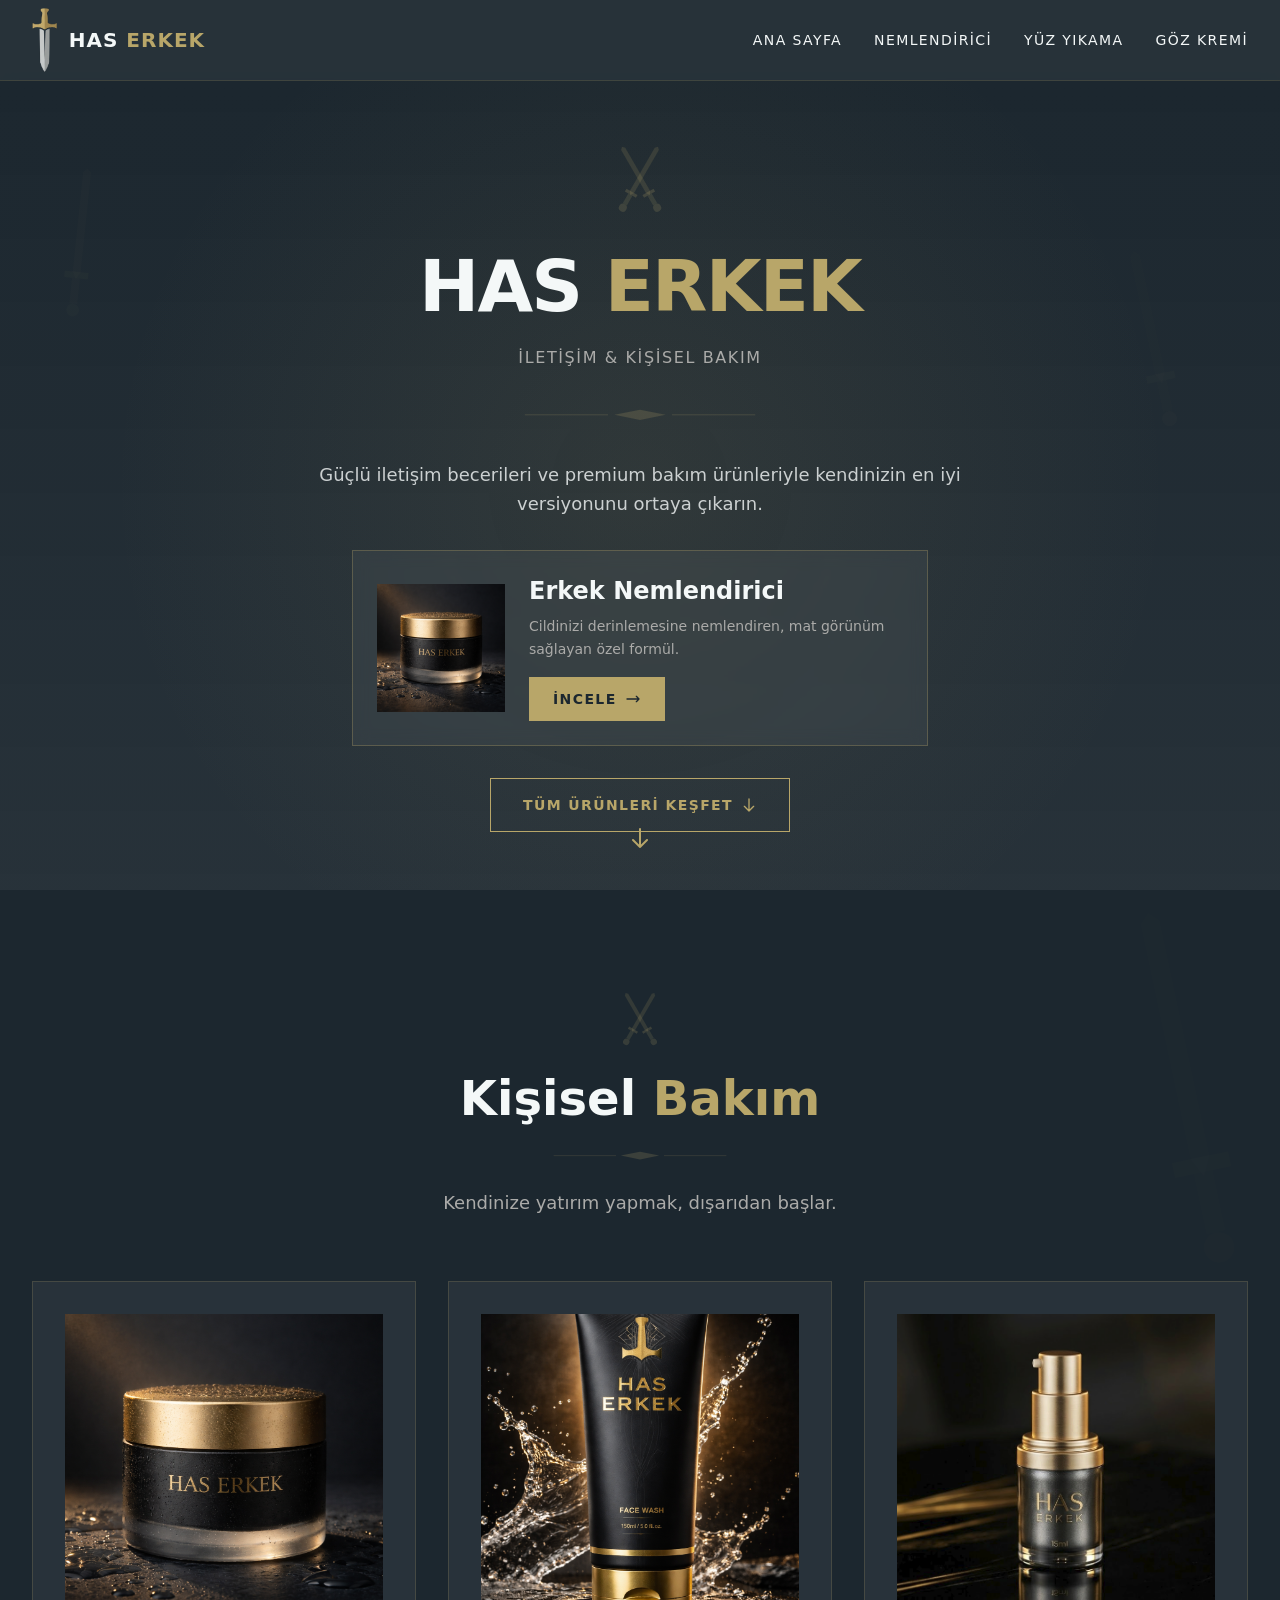
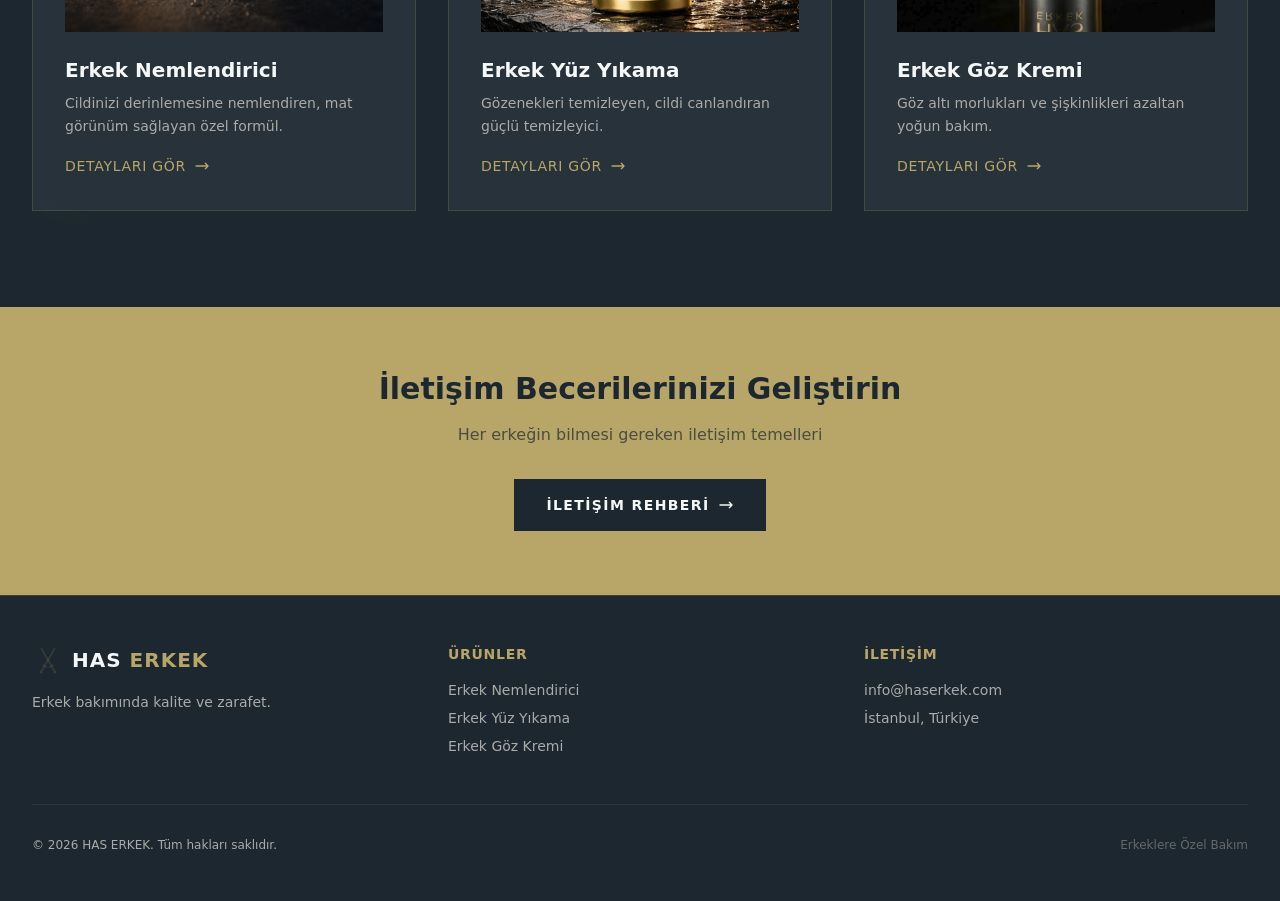
==== commit 69a3b9aa: "fixed phone problems" ====
--- a/index.html
+++ b/index.html
@@ -1 +1 @@
-<!DOCTYPE html><!--8DgZ4HOF8Q94L3YJTLcHd--><html lang="tr"><head><meta charSet="utf-8"/><meta name="viewport" content="width=device-width, initial-scale=1"/><link rel="preload" href="/_next/static/media/2a65768255d6b625-s.p.d19752fb.woff2" as="font" crossorigin="" type="font/woff2"/><link rel="preload" href="/_next/static/media/83afe278b6a6bb3c-s.p.3a6ba036.woff2" as="font" crossorigin="" type="font/woff2"/><link rel="stylesheet" href="/_next/static/chunks/e1d0cf3ba238efdc.css" data-precedence="next"/><link rel="preload" as="script" fetchPriority="low" href="/_next/static/chunks/99ea6341b2e6e77b.js"/><script src="/_next/static/chunks/b17f0cfa595ba67c.js" async=""></script><script src="/_next/static/chunks/7da90e952b5ab271.js" async=""></script><script src="/_next/static/chunks/c3aa6dc09b6b2377.js" async=""></script><script src="/_next/static/chunks/turbopack-25c543d8999976fb.js" async=""></script><script src="/_next/static/chunks/4a0ec2b8b7088493.js" async=""></script><script src="/_next/static/chunks/3479404a3fdafbb9.js" async=""></script><script src="/_next/static/chunks/c4746b2a8b4ae865.js" async=""></script><script src="/_next/static/chunks/331af6a84e2e5144.js" async=""></script><script src="/_next/static/chunks/1d2f89a7573d8ac9.js" async=""></script><link rel="preload" href="https://www.googletagmanager.com/gtag/js?id=G-MP937GJHKT" as="script"/><meta name="next-size-adjust" content=""/><title>HAS ERKEK | İletişim &amp; Kişisel Bakım</title><meta name="description" content="Güçlü iletişim becerileri ve premium bakım ürünleriyle kendinizin en iyi versiyonunu ortaya çıkarın."/><meta name="author" content="HAS ERKEK"/><meta name="keywords" content="erkek bakım,erkek nemlendirici,erkek yüz yıkama,erkek göz kremi,has erkek,iletişim becerileri,kişisel gelişim"/><meta property="og:title" content="HAS ERKEK | İletişim &amp; Kişisel Bakım"/><meta property="og:description" content="Güçlü iletişim becerileri ve premium bakım ürünleriyle kendinizin en iyi versiyonunu ortaya çıkarın."/><meta property="og:url" content="https://haserkek.com"/><meta property="og:site_name" content="HAS ERKEK"/><meta property="og:locale" content="tr_TR"/><meta property="og:image" content="https://haserkek.com/erkek_logo.png"/><meta property="og:image:width" content="1200"/><meta property="og:image:height" content="630"/><meta property="og:image:alt" content="HAS ERKEK - İletişim &amp; Kişisel Bakım"/><meta property="og:type" content="website"/><meta name="twitter:card" content="summary_large_image"/><meta name="twitter:title" content="HAS ERKEK | İletişim &amp; Kişisel Bakım"/><meta name="twitter:description" content="Güçlü iletişim becerileri ve premium bakım ürünleriyle kendinizin en iyi versiyonunu ortaya çıkarın."/><meta name="twitter:image" content="https://haserkek.com/erkek_logo.png"/><link rel="icon" href="/favicon.ico?favicon.7dac4e02.ico" sizes="48x48" type="image/x-icon"/><script src="/_next/static/chunks/a6dad97d9634a72d.js" noModule=""></script></head><body class="playfair_display_73853c11-module__6mt_1G__variable inter_dc9473ec-module__UKqKMa__variable antialiased bg-platinum text-jet-black"><div hidden=""><!--$--><!--/$--></div><header class="fixed top-0 left-0 right-0 z-50 bg-jet-black/95 backdrop-blur-sm border-b border-sand/20"><div class="max-w-7xl mx-auto px-4 sm:px-6 lg:px-8"><div class="flex items-center justify-between h-20"><a class="flex items-center gap-3" href="/"><div class="h-20 py-2 flex items-center"><img alt="HAS ERKEK" loading="lazy" width="56" height="56" decoding="async" data-nimg="1" class="h-full w-auto object-contain" style="color:transparent" src="/erkek_logo_transparent.png"/></div><span class="text-xl font-bold text-platinum tracking-wider">HAS <span class="text-sand">ERKEK</span></span></a><nav class="hidden md:flex items-center gap-8"><a class="text-platinum hover:text-sand transition-colors duration-300 text-sm tracking-widest uppercase" href="/">Ana Sayfa</a><a class="text-platinum hover:text-sand transition-colors duration-300 text-sm tracking-widest uppercase" href="/urunler/nemlendirici">Nemlendirici</a><a class="text-platinum hover:text-sand transition-colors duration-300 text-sm tracking-widest uppercase" href="/urunler/yuz-yikama">Yüz Yıkama</a><a class="text-platinum hover:text-sand transition-colors duration-300 text-sm tracking-widest uppercase" href="/urunler/goz-kremi">Göz Kremi</a></nav><button class="md:hidden text-platinum p-2" aria-label="Menu"><svg class="w-6 h-6" fill="none" stroke="currentColor" viewBox="0 0 24 24"><path stroke-linecap="round" stroke-linejoin="round" stroke-width="2" d="M4 6h16M4 12h16M4 18h16"></path></svg></button></div></div></header><main class="min-h-screen pt-20"><div class="relative"><div class="fixed inset-0 overflow-hidden pointer-events-none"><svg class="absolute -left-10 top-40 w-32 h-64 text-jet-black opacity-5 rotate-12" viewBox="0 0 100 200" fill="none" xmlns="http://www.w3.org/2000/svg"><path d="M50 10 L55 15 L55 140 L50 150 L45 140 L45 15 Z" fill="currentColor" opacity="0.1"></path><path d="M35 140 L65 140 L65 148 L35 148 Z" fill="currentColor" opacity="0.15"></path><path d="M45 148 L55 148 L55 180 L45 180 Z" fill="currentColor" opacity="0.1"></path><circle cx="50" cy="188" r="8" fill="currentColor" opacity="0.12"></circle></svg><svg class="absolute -right-10 top-80 w-40 h-80 text-jet-black opacity-5 -rotate-12" viewBox="0 0 100 200" fill="none" xmlns="http://www.w3.org/2000/svg"><path d="M50 10 L55 15 L55 140 L50 150 L45 140 L45 15 Z" fill="currentColor" opacity="0.1"></path><path d="M35 140 L65 140 L65 148 L35 148 Z" fill="currentColor" opacity="0.15"></path><path d="M45 148 L55 148 L55 180 L45 180 Z" fill="currentColor" opacity="0.1"></path><circle cx="50" cy="188" r="8" fill="currentColor" opacity="0.12"></circle></svg><svg class="absolute left-1/4 bottom-20 w-24 h-48 text-jet-black opacity-3" viewBox="0 0 100 200" fill="none" xmlns="http://www.w3.org/2000/svg"><path d="M50 10 L55 15 L55 140 L50 150 L45 140 L45 15 Z" fill="currentColor" opacity="0.1"></path><path d="M35 140 L65 140 L65 148 L35 148 Z" fill="currentColor" opacity="0.15"></path><path d="M45 148 L55 148 L55 180 L45 180 Z" fill="currentColor" opacity="0.1"></path><circle cx="50" cy="188" r="8" fill="currentColor" opacity="0.12"></circle></svg></div><section class="relative min-h-[90vh] flex items-center justify-center bg-gradient-to-b from-jet-black to-jet-black/95"><div class="absolute inset-0 overflow-hidden"><div class="absolute inset-0 bg-[radial-gradient(circle_at_center,_var(--sand)_0%,_transparent_70%)] opacity-10"></div><svg class="absolute left-10 top-20 w-20 h-40 text-sand opacity-20 rotate-6" viewBox="0 0 100 200" fill="none" xmlns="http://www.w3.org/2000/svg"><path d="M50 10 L55 15 L55 140 L50 150 L45 140 L45 15 Z" fill="currentColor" opacity="0.1"></path><path d="M35 140 L65 140 L65 148 L35 148 Z" fill="currentColor" opacity="0.15"></path><path d="M45 148 L55 148 L55 180 L45 180 Z" fill="currentColor" opacity="0.1"></path><circle cx="50" cy="188" r="8" fill="currentColor" opacity="0.12"></circle></svg><svg class="absolute right-20 top-40 w-24 h-48 text-sand opacity-15 -rotate-12" viewBox="0 0 100 200" fill="none" xmlns="http://www.w3.org/2000/svg"><path d="M50 10 L55 15 L55 140 L50 150 L45 140 L45 15 Z" fill="currentColor" opacity="0.1"></path><path d="M35 140 L65 140 L65 148 L35 148 Z" fill="currentColor" opacity="0.15"></path><path d="M45 148 L55 148 L55 180 L45 180 Z" fill="currentColor" opacity="0.1"></path><circle cx="50" cy="188" r="8" fill="currentColor" opacity="0.12"></circle></svg><svg class="absolute left-1/3 bottom-10 w-16 h-32 text-sand opacity-10" viewBox="0 0 100 200" fill="none" xmlns="http://www.w3.org/2000/svg"><path d="M50 10 L55 15 L55 140 L50 150 L45 140 L45 15 Z" fill="currentColor" opacity="0.1"></path><path d="M35 140 L65 140 L65 148 L35 148 Z" fill="currentColor" opacity="0.15"></path><path d="M45 148 L55 148 L55 180 L45 180 Z" fill="currentColor" opacity="0.1"></path><circle cx="50" cy="188" r="8" fill="currentColor" opacity="0.12"></circle></svg></div><div class="relative z-10 max-w-4xl mx-auto px-4 sm:px-6 lg:px-8 text-center"><svg class="w-20 h-20 mx-auto mb-8 text-sand" viewBox="0 0 100 100" fill="none" xmlns="http://www.w3.org/2000/svg"><g transform="rotate(-30 50 50)"><path d="M50 5 L53 8 L53 70 L50 75 L47 70 L47 8 Z" fill="currentColor" opacity="0.15"></path><path d="M42 70 L58 70 L58 74 L42 74 Z" fill="currentColor" opacity="0.2"></path><path d="M47 74 L53 74 L53 88 L47 88 Z" fill="currentColor" opacity="0.15"></path><circle cx="50" cy="93" r="5" fill="currentColor" opacity="0.18"></circle></g><g transform="rotate(30 50 50)"><path d="M50 5 L53 8 L53 70 L50 75 L47 70 L47 8 Z" fill="currentColor" opacity="0.15"></path><path d="M42 70 L58 70 L58 74 L42 74 Z" fill="currentColor" opacity="0.2"></path><path d="M47 74 L53 74 L53 88 L47 88 Z" fill="currentColor" opacity="0.15"></path><circle cx="50" cy="93" r="5" fill="currentColor" opacity="0.18"></circle></g></svg><h1 class="font-[var(--font-playfair)] text-4xl sm:text-5xl md:text-6xl lg:text-7xl font-bold text-platinum mb-6 tracking-tight">HAS <span class="text-sand">ERKEK</span></h1><p class="text-xl sm:text-2xl text-silver mb-4 tracking-widest uppercase text-sm">İletişim &amp; Kişisel Bakım</p><svg class="w-64 mx-auto my-8 text-sand" viewBox="0 0 400 40" fill="none" xmlns="http://www.w3.org/2000/svg"><line x1="20" y1="20" x2="150" y2="20" stroke="currentColor" stroke-width="1" opacity="0.3"></line><path d="M160 20 L200 12 L240 20 L200 28 Z" fill="currentColor" opacity="0.2"></path><line x1="250" y1="20" x2="380" y2="20" stroke="currentColor" stroke-width="1" opacity="0.3"></line></svg><p class="text-lg text-platinum/80 max-w-2xl mx-auto mb-8 leading-relaxed">Güçlü iletişim becerileri ve premium bakım ürünleriyle kendinizin en iyi versiyonunu ortaya çıkarın.</p><div class="flex flex-col sm:flex-row items-center gap-6 mt-8 p-6 bg-platinum/5 border border-sand/30 backdrop-blur-sm max-w-xl mx-auto"><div class="w-24 h-24 sm:w-32 sm:h-32 relative flex-shrink-0 bg-gradient-to-br from-platinum/10 to-platinum/5 overflow-hidden"><img alt="Erkek Nemlendirici" loading="lazy" width="128" height="128" decoding="async" data-nimg="1" class="object-cover w-full h-full" style="color:transparent" src="/moistrizer.png"/></div><div class="flex-1 text-center sm:text-left"><h3 class="font-[var(--font-playfair)] text-xl sm:text-2xl font-semibold text-platinum mb-2">Erkek Nemlendirici</h3><p class="text-silver text-sm mb-4 leading-relaxed">Cildinizi derinlemesine nemlendiren, mat görünüm sağlayan özel formül.</p><a class="inline-flex items-center gap-2 bg-sand text-jet-black px-6 py-3 text-sm tracking-widest uppercase font-semibold hover:bg-sand/90 transition-all duration-300 hover:scale-105" href="/urunler/nemlendirici">İncele<svg class="w-4 h-4" fill="none" stroke="currentColor" viewBox="0 0 24 24"><path stroke-linecap="round" stroke-linejoin="round" stroke-width="2" d="M17 8l4 4m0 0l-4 4m4-4H3"></path></svg></a></div></div><div class="mt-8"><a class="inline-flex items-center gap-2 bg-transparent border border-sand text-sand px-8 py-4 text-sm tracking-widest uppercase font-semibold hover:bg-sand hover:text-jet-black transition-all duration-300" href="#urunler">Tüm Ürünleri Keşfet<svg class="w-4 h-4" fill="none" stroke="currentColor" viewBox="0 0 24 24"><path stroke-linecap="round" stroke-linejoin="round" stroke-width="2" d="M19 14l-7 7m0 0l-7-7m7 7V3"></path></svg></a></div></div><div class="absolute bottom-10 left-1/2 -translate-x-1/2 animate-bounce"><svg class="w-6 h-6 text-sand" fill="none" stroke="currentColor" viewBox="0 0 24 24"><path stroke-linecap="round" stroke-linejoin="round" stroke-width="2" d="M19 14l-7 7m0 0l-7-7m7 7V3"></path></svg></div></section><section id="urunler" class="py-24 bg-jet-black relative overflow-hidden"><div class="absolute inset-0"><svg class="absolute right-0 top-0 w-48 h-96 text-sand opacity-10 -rotate-12" viewBox="0 0 100 200" fill="none" xmlns="http://www.w3.org/2000/svg"><path d="M50 10 L55 15 L55 140 L50 150 L45 140 L45 15 Z" fill="currentColor" opacity="0.1"></path><path d="M35 140 L65 140 L65 148 L35 148 Z" fill="currentColor" opacity="0.15"></path><path d="M45 148 L55 148 L55 180 L45 180 Z" fill="currentColor" opacity="0.1"></path><circle cx="50" cy="188" r="8" fill="currentColor" opacity="0.12"></circle></svg><svg class="absolute left-0 bottom-0 w-40 h-80 text-sand opacity-5 rotate-12" viewBox="0 0 100 200" fill="none" xmlns="http://www.w3.org/2000/svg"><path d="M50 10 L55 15 L55 140 L50 150 L45 140 L45 15 Z" fill="currentColor" opacity="0.1"></path><path d="M35 140 L65 140 L65 148 L35 148 Z" fill="currentColor" opacity="0.15"></path><path d="M45 148 L55 148 L55 180 L45 180 Z" fill="currentColor" opacity="0.1"></path><circle cx="50" cy="188" r="8" fill="currentColor" opacity="0.12"></circle></svg></div><div class="relative z-10 max-w-7xl mx-auto px-4 sm:px-6 lg:px-8"><div class="text-center mb-16"><svg class="w-16 h-16 mx-auto mb-6 text-sand" viewBox="0 0 100 100" fill="none" xmlns="http://www.w3.org/2000/svg"><g transform="rotate(-30 50 50)"><path d="M50 5 L53 8 L53 70 L50 75 L47 70 L47 8 Z" fill="currentColor" opacity="0.15"></path><path d="M42 70 L58 70 L58 74 L42 74 Z" fill="currentColor" opacity="0.2"></path><path d="M47 74 L53 74 L53 88 L47 88 Z" fill="currentColor" opacity="0.15"></path><circle cx="50" cy="93" r="5" fill="currentColor" opacity="0.18"></circle></g><g transform="rotate(30 50 50)"><path d="M50 5 L53 8 L53 70 L50 75 L47 70 L47 8 Z" fill="currentColor" opacity="0.15"></path><path d="M42 70 L58 70 L58 74 L42 74 Z" fill="currentColor" opacity="0.2"></path><path d="M47 74 L53 74 L53 88 L47 88 Z" fill="currentColor" opacity="0.15"></path><circle cx="50" cy="93" r="5" fill="currentColor" opacity="0.18"></circle></g></svg><h2 class="font-[var(--font-playfair)] text-3xl sm:text-4xl md:text-5xl font-bold text-platinum mb-4">Kişisel <span class="text-sand">Bakım</span></h2><svg class="w-48 mx-auto my-6 text-sand" viewBox="0 0 400 40" fill="none" xmlns="http://www.w3.org/2000/svg"><line x1="20" y1="20" x2="150" y2="20" stroke="currentColor" stroke-width="1" opacity="0.3"></line><path d="M160 20 L200 12 L240 20 L200 28 Z" fill="currentColor" opacity="0.2"></path><line x1="250" y1="20" x2="380" y2="20" stroke="currentColor" stroke-width="1" opacity="0.3"></line></svg><p class="text-silver max-w-2xl mx-auto text-lg">Kendinize yatırım yapmak, dışarıdan başlar.</p></div><div class="grid grid-cols-1 md:grid-cols-3 gap-8"><a class="group relative bg-platinum/5 border border-sand/20 p-8 hover:border-sand transition-all duration-300 hover:bg-platinum/10" href="/urunler/nemlendirici"><div class="aspect-square bg-gradient-to-br from-platinum/10 to-platinum/5 mb-6 flex items-center justify-center relative overflow-hidden"><img alt="Erkek Nemlendirici" loading="lazy" width="300" height="300" decoding="async" data-nimg="1" class="object-cover w-full h-full group-hover:scale-105 transition-transform duration-300" style="color:transparent" src="/moistrizer.png"/><div class="absolute inset-0 bg-gradient-to-t from-jet-black/20 to-transparent opacity-0 group-hover:opacity-100 transition-opacity duration-300"></div></div><h3 class="font-[var(--font-playfair)] text-xl font-semibold text-platinum mb-2 group-hover:text-sand transition-colors">Erkek Nemlendirici</h3><p class="text-silver text-sm leading-relaxed mb-4">Cildinizi derinlemesine nemlendiren, mat görünüm sağlayan özel formül.</p><span class="inline-flex items-center gap-2 text-sand text-sm font-medium tracking-wider uppercase">Detayları Gör<svg class="w-4 h-4 group-hover:translate-x-1 transition-transform" fill="none" stroke="currentColor" viewBox="0 0 24 24"><path stroke-linecap="round" stroke-linejoin="round" stroke-width="2" d="M17 8l4 4m0 0l-4 4m4-4H3"></path></svg></span></a><a class="group relative bg-platinum/5 border border-sand/20 p-8 hover:border-sand transition-all duration-300 hover:bg-platinum/10" href="/urunler/yuz-yikama"><div class="aspect-square bg-gradient-to-br from-platinum/10 to-platinum/5 mb-6 flex items-center justify-center relative overflow-hidden"><img alt="Erkek Yüz Yıkama" loading="lazy" width="300" height="300" decoding="async" data-nimg="1" class="object-cover w-full h-full group-hover:scale-105 transition-transform duration-300" style="color:transparent" src="/facewash.png"/><div class="absolute inset-0 bg-gradient-to-t from-jet-black/20 to-transparent opacity-0 group-hover:opacity-100 transition-opacity duration-300"></div></div><h3 class="font-[var(--font-playfair)] text-xl font-semibold text-platinum mb-2 group-hover:text-sand transition-colors">Erkek Yüz Yıkama</h3><p class="text-silver text-sm leading-relaxed mb-4">Gözenekleri temizleyen, cildi canlandıran güçlü temizleyici.</p><span class="inline-flex items-center gap-2 text-sand text-sm font-medium tracking-wider uppercase">Detayları Gör<svg class="w-4 h-4 group-hover:translate-x-1 transition-transform" fill="none" stroke="currentColor" viewBox="0 0 24 24"><path stroke-linecap="round" stroke-linejoin="round" stroke-width="2" d="M17 8l4 4m0 0l-4 4m4-4H3"></path></svg></span></a><a class="group relative bg-platinum/5 border border-sand/20 p-8 hover:border-sand transition-all duration-300 hover:bg-platinum/10" href="/urunler/goz-kremi"><div class="aspect-square bg-gradient-to-br from-platinum/10 to-platinum/5 mb-6 flex items-center justify-center relative overflow-hidden"><img alt="Erkek Göz Kremi" loading="lazy" width="300" height="300" decoding="async" data-nimg="1" class="object-cover w-full h-full group-hover:scale-105 transition-transform duration-300" style="color:transparent" src="/eyecream.png"/><div class="absolute inset-0 bg-gradient-to-t from-jet-black/20 to-transparent opacity-0 group-hover:opacity-100 transition-opacity duration-300"></div></div><h3 class="font-[var(--font-playfair)] text-xl font-semibold text-platinum mb-2 group-hover:text-sand transition-colors">Erkek Göz Kremi</h3><p class="text-silver text-sm leading-relaxed mb-4">Göz altı morlukları ve şişkinlikleri azaltan yoğun bakım.</p><span class="inline-flex items-center gap-2 text-sand text-sm font-medium tracking-wider uppercase">Detayları Gör<svg class="w-4 h-4 group-hover:translate-x-1 transition-transform" fill="none" stroke="currentColor" viewBox="0 0 24 24"><path stroke-linecap="round" stroke-linejoin="round" stroke-width="2" d="M17 8l4 4m0 0l-4 4m4-4H3"></path></svg></span></a></div></div></section><section id="iletisim" class="py-24 bg-platinum relative"><div class="max-w-7xl mx-auto px-4 sm:px-6 lg:px-8"><div class="text-center mb-16"><h2 class="font-[var(--font-playfair)] text-3xl sm:text-4xl md:text-5xl font-bold text-jet-black mb-4">Etkili <span class="text-sand">İletişim</span></h2><svg class="w-48 mx-auto my-6 text-jet-black" viewBox="0 0 400 40" fill="none" xmlns="http://www.w3.org/2000/svg"><line x1="20" y1="20" x2="150" y2="20" stroke="currentColor" stroke-width="1" opacity="0.3"></line><path d="M160 20 L200 12 L240 20 L200 28 Z" fill="currentColor" opacity="0.2"></path><line x1="250" y1="20" x2="380" y2="20" stroke="currentColor" stroke-width="1" opacity="0.3"></line></svg><p class="text-silver max-w-2xl mx-auto">Her erkeğin bilmesi gereken iletişim temelleri</p></div><div class="space-y-20"><div class="grid grid-cols-1 lg:grid-cols-2 gap-12 items-center "><div class=""><div class="aspect-video bg-gradient-to-br from-jet-black/10 to-jet-black/5 border border-silver/20 flex items-center justify-center relative overflow-hidden cursor-pointer group"><img alt="Üç Temel Konuşma Türü" loading="lazy" width="800" height="450" decoding="async" data-nimg="1" class="object-cover w-full h-full group-hover:scale-105 transition-transform duration-300" style="color:transparent" src="/communication_1.png"/><div class="absolute inset-0 bg-jet-black/0 group-hover:bg-jet-black/20 transition-colors duration-300 flex items-center justify-center"><svg class="w-12 h-12 text-platinum opacity-0 group-hover:opacity-100 transition-opacity duration-300" fill="none" stroke="currentColor" viewBox="0 0 24 24"><path stroke-linecap="round" stroke-linejoin="round" stroke-width="2" d="M21 21l-6-6m2-5a7 7 0 11-14 0 7 7 0 0114 0zM10 7v3m0 0v3m0-3h3m-3 0H7"></path></svg></div></div></div><div class=""><div class="flex items-center gap-4 mb-4"><span class="w-10 h-10 bg-sand text-jet-black flex items-center justify-center font-bold text-lg">1</span><h3 class="font-[var(--font-playfair)] text-2xl sm:text-3xl font-bold text-jet-black">Üç Temel Konuşma Türü</h3></div><h4 class="text-sand font-semibold text-lg mb-4 tracking-wide">Eşleşme Kuralı</h4><p class="text-silver leading-relaxed mb-4">Her etkileşim; Pratik (bilgi ve planlar), Duygusal (empati ve onaylama) veya Sosyal/Kimlik (değerler ve aidiyet) kategorilerinden birine girer. İletişim kazalarını önlemek için karşınızdaki kişinin o an hangi modda olduğunu tespit etmeniz kritik bir önem taşır.</p><p class="text-silver/80 leading-relaxed text-sm border-l-2 border-sand pl-4">Başarılı iletişim, mükemmel kelimeleri seçmek değil, aynı frekansta kalabilmektir. Karşınızdaki kişinin duygusal yoğunluğunu veya tonunu &quot;eşleyerek&quot; ona anlaşıldığını hissettirmeniz, güven ortamını kurmanın ilk adımıdır.</p></div></div><div class="grid grid-cols-1 lg:grid-cols-2 gap-12 items-center lg:flex-row-reverse"><div class="lg:order-2"><div class="aspect-video bg-gradient-to-br from-jet-black/10 to-jet-black/5 border border-silver/20 flex items-center justify-center relative overflow-hidden cursor-pointer group"><img alt="CCC Metodu ile Netlik" loading="lazy" width="800" height="450" decoding="async" data-nimg="1" class="object-cover w-full h-full group-hover:scale-105 transition-transform duration-300" style="color:transparent" src="/communication_2.png"/><div class="absolute inset-0 bg-jet-black/0 group-hover:bg-jet-black/20 transition-colors duration-300 flex items-center justify-center"><svg class="w-12 h-12 text-platinum opacity-0 group-hover:opacity-100 transition-opacity duration-300" fill="none" stroke="currentColor" viewBox="0 0 24 24"><path stroke-linecap="round" stroke-linejoin="round" stroke-width="2" d="M21 21l-6-6m2-5a7 7 0 11-14 0 7 7 0 0114 0zM10 7v3m0 0v3m0-3h3m-3 0H7"></path></svg></div></div></div><div class="lg:order-1"><div class="flex items-center gap-4 mb-4"><span class="w-10 h-10 bg-sand text-jet-black flex items-center justify-center font-bold text-lg">2</span><h3 class="font-[var(--font-playfair)] text-2xl sm:text-3xl font-bold text-jet-black">CCC Metodu ile Netlik</h3></div><p class="text-silver leading-relaxed mb-4">Düşüncelerinizi aktarırken Bağlam (ne oluyor?), Çekirdek (ana mesaj) ve Bağlantı (dinleyici neden önemsemeli?) sırasını izleyerek karmaşık fikirleri bile anlaşılır kılabilirsiniz. Bu yöntem, mesajın alıcıya ulaştığından emin olmanızı sağlar.</p></div></div><div class="grid grid-cols-1 lg:grid-cols-2 gap-12 items-center "><div class=""><div class="aspect-video bg-gradient-to-br from-jet-black/10 to-jet-black/5 border border-silver/20 flex items-center justify-center relative overflow-hidden cursor-pointer group"><img alt="Ses ve Teslimat" loading="lazy" width="800" height="450" decoding="async" data-nimg="1" class="object-cover w-full h-full group-hover:scale-105 transition-transform duration-300" style="color:transparent" src="/communication_3.png"/><div class="absolute inset-0 bg-jet-black/0 group-hover:bg-jet-black/20 transition-colors duration-300 flex items-center justify-center"><svg class="w-12 h-12 text-platinum opacity-0 group-hover:opacity-100 transition-opacity duration-300" fill="none" stroke="currentColor" viewBox="0 0 24 24"><path stroke-linecap="round" stroke-linejoin="round" stroke-width="2" d="M21 21l-6-6m2-5a7 7 0 11-14 0 7 7 0 0114 0zM10 7v3m0 0v3m0-3h3m-3 0H7"></path></svg></div></div></div><div class=""><div class="flex items-center gap-4 mb-4"><span class="w-10 h-10 bg-sand text-jet-black flex items-center justify-center font-bold text-lg">3</span><h3 class="font-[var(--font-playfair)] text-2xl sm:text-3xl font-bold text-jet-black">Ses ve Teslimat</h3></div><p class="text-silver leading-relaxed mb-4">Sözleriniz kadar sesinizi nasıl kullandığınız da önemlidir; duraksamaları birer &quot;beyaz boşluk&quot; olarak kullanarak fikirlerin yerleşmesine izin vermelisiniz. Yavaş konuşmak ve kısa cümleler kurmak, otorite ve sakinlik hissini pekiştirir.</p></div></div></div></div></section><section class="py-16 bg-sand"><div class="max-w-4xl mx-auto px-4 sm:px-6 lg:px-8 text-center"><h2 class="font-[var(--font-playfair)] text-2xl sm:text-3xl font-bold text-jet-black mb-4">Dönüşümünüze Başlayın</h2><p class="text-jet-black/70 mb-8">İletişim becerilerinizi geliştirin, bakımınıza özen gösterin.</p><a class="inline-flex items-center gap-2 bg-jet-black text-platinum px-8 py-4 text-sm tracking-widest uppercase font-semibold hover:bg-jet-black/90 transition-all duration-300" href="#urunler">Ürünleri İncele</a></div></section></div><!--$--><!--/$--></main><footer class="bg-jet-black border-t border-sand/20"><div class="max-w-7xl mx-auto px-4 sm:px-6 lg:px-8 py-12"><div class="grid grid-cols-1 md:grid-cols-3 gap-8"><div class="flex flex-col items-center md:items-start"><div class="flex items-center gap-2 mb-4"><svg class="w-8 h-8 text-sand" viewBox="0 0 100 100" fill="none" xmlns="http://www.w3.org/2000/svg"><g transform="rotate(-30 50 50)"><path d="M50 5 L53 8 L53 70 L50 75 L47 70 L47 8 Z" fill="currentColor" opacity="0.15"></path><path d="M42 70 L58 70 L58 74 L42 74 Z" fill="currentColor" opacity="0.2"></path><path d="M47 74 L53 74 L53 88 L47 88 Z" fill="currentColor" opacity="0.15"></path><circle cx="50" cy="93" r="5" fill="currentColor" opacity="0.18"></circle></g><g transform="rotate(30 50 50)"><path d="M50 5 L53 8 L53 70 L50 75 L47 70 L47 8 Z" fill="currentColor" opacity="0.15"></path><path d="M42 70 L58 70 L58 74 L42 74 Z" fill="currentColor" opacity="0.2"></path><path d="M47 74 L53 74 L53 88 L47 88 Z" fill="currentColor" opacity="0.15"></path><circle cx="50" cy="93" r="5" fill="currentColor" opacity="0.18"></circle></g></svg><span class="text-xl font-bold text-platinum tracking-wider">HAS <span class="text-sand">ERKEK</span></span></div><p class="text-silver text-sm text-center md:text-left">Erkek bakımında kalite ve zarafet.</p></div><div class="flex flex-col items-center md:items-start"><h3 class="text-sand font-semibold mb-4 tracking-wider uppercase text-sm">Ürünler</h3><nav class="flex flex-col gap-2"><a class="text-silver hover:text-platinum transition-colors text-sm" href="/urunler/nemlendirici">Erkek Nemlendirici</a><a class="text-silver hover:text-platinum transition-colors text-sm" href="/urunler/yuz-yikama">Erkek Yüz Yıkama</a><a class="text-silver hover:text-platinum transition-colors text-sm" href="/urunler/goz-kremi">Erkek Göz Kremi</a></nav></div><div class="flex flex-col items-center md:items-start"><h3 class="text-sand font-semibold mb-4 tracking-wider uppercase text-sm">İletişim</h3><div class="flex flex-col gap-2 text-silver text-sm"><a href="mailto:info@haserkek.com" class="hover:text-platinum transition-colors">info@haserkek.com</a><p>İstanbul, Türkiye</p></div></div></div><div class="mt-12 pt-8 border-t border-sand/10"><div class="flex flex-col md:flex-row items-center justify-between gap-4"><p class="text-silver text-xs">© <!-- -->2026<!-- --> HAS ERKEK. Tüm hakları saklıdır.</p><div class="flex items-center gap-4"><span class="text-silver/50 text-xs">Erkeklere Özel Bakım</span></div></div></div></div></footer><script src="/_next/static/chunks/99ea6341b2e6e77b.js" id="_R_" async=""></script><script>(self.__next_f=self.__next_f||[]).push([0])</script><script>self.__next_f.push([1,"1:\"$Sreact.fragment\"\n2:I[21249,[\"/_next/static/chunks/4a0ec2b8b7088493.js\",\"/_next/static/chunks/3479404a3fdafbb9.js\"],\"GoogleAnalytics\"]\n3:I[61067,[\"/_next/static/chunks/4a0ec2b8b7088493.js\",\"/_next/static/chunks/3479404a3fdafbb9.js\"],\"Header\"]\n4:I[8249,[\"/_next/static/chunks/c4746b2a8b4ae865.js\",\"/_next/static/chunks/331af6a84e2e5144.js\"],\"default\"]\n5:I[42704,[\"/_next/static/chunks/c4746b2a8b4ae865.js\",\"/_next/static/chunks/331af6a84e2e5144.js\"],\"default\"]\n6:I[20611,[\"/_next/static/chunks/4a0ec2b8b7088493.js\",\"/_next/static/chunks/3479404a3fdafbb9.js\"],\"CrossedSwords\"]\n7:I[15881,[\"/_next/static/chunks/4a0ec2b8b7088493.js\",\"/_next/static/chunks/3479404a3fdafbb9.js\"],\"\"]\nb:I[69333,[],\"default\"]\n:HL[\"/_next/static/chunks/e1d0cf3ba238efdc.css\",\"style\"]\n:HL[\"/_next/static/media/2a65768255d6b625-s.p.d19752fb.woff2\",\"font\",{\"crossOrigin\":\"\",\"type\":\"font/woff2\"}]\n:HL[\"/_next/static/media/83afe278b6a6bb3c-s.p.3a6ba036.woff2\",\"font\",{\"crossOrigin\":\"\",\"type\":\"font/woff2\"}]\n"])</script><script>self.__next_f.push([1,"0:{\"P\":null,\"b\":\"8DgZ4HOF8Q94L3YJTLcHd\",\"c\":[\"\",\"\"],\"q\":\"\",\"i\":false,\"f\":[[[\"\",{\"children\":[\"__PAGE__\",{}]},\"$undefined\",\"$undefined\",true],[[\"$\",\"$1\",\"c\",{\"children\":[[[\"$\",\"link\",\"0\",{\"rel\":\"stylesheet\",\"href\":\"/_next/static/chunks/e1d0cf3ba238efdc.css\",\"precedence\":\"next\",\"crossOrigin\":\"$undefined\",\"nonce\":\"$undefined\"}],[\"$\",\"script\",\"script-0\",{\"src\":\"/_next/static/chunks/4a0ec2b8b7088493.js\",\"async\":true,\"nonce\":\"$undefined\"}],[\"$\",\"script\",\"script-1\",{\"src\":\"/_next/static/chunks/3479404a3fdafbb9.js\",\"async\":true,\"nonce\":\"$undefined\"}]],[\"$\",\"html\",null,{\"lang\":\"tr\",\"children\":[[\"$\",\"head\",null,{\"children\":[\"$\",\"$L2\",null,{}]}],[\"$\",\"body\",null,{\"className\":\"playfair_display_73853c11-module__6mt_1G__variable inter_dc9473ec-module__UKqKMa__variable antialiased bg-platinum text-jet-black\",\"children\":[[\"$\",\"$L3\",null,{}],[\"$\",\"main\",null,{\"className\":\"min-h-screen pt-20\",\"children\":[\"$\",\"$L4\",null,{\"parallelRouterKey\":\"children\",\"error\":\"$undefined\",\"errorStyles\":\"$undefined\",\"errorScripts\":\"$undefined\",\"template\":[\"$\",\"$L5\",null,{}],\"templateStyles\":\"$undefined\",\"templateScripts\":\"$undefined\",\"notFound\":[[[\"$\",\"title\",null,{\"children\":\"404: This page could not be found.\"}],[\"$\",\"div\",null,{\"style\":{\"fontFamily\":\"system-ui,\\\"Segoe UI\\\",Roboto,Helvetica,Arial,sans-serif,\\\"Apple Color Emoji\\\",\\\"Segoe UI Emoji\\\"\",\"height\":\"100vh\",\"textAlign\":\"center\",\"display\":\"flex\",\"flexDirection\":\"column\",\"alignItems\":\"center\",\"justifyContent\":\"center\"},\"children\":[\"$\",\"div\",null,{\"children\":[[\"$\",\"style\",null,{\"dangerouslySetInnerHTML\":{\"__html\":\"body{color:#000;background:#fff;margin:0}.next-error-h1{border-right:1px solid rgba(0,0,0,.3)}@media (prefers-color-scheme:dark){body{color:#fff;background:#000}.next-error-h1{border-right:1px solid rgba(255,255,255,.3)}}\"}}],[\"$\",\"h1\",null,{\"className\":\"next-error-h1\",\"style\":{\"display\":\"inline-block\",\"margin\":\"0 20px 0 0\",\"padding\":\"0 23px 0 0\",\"fontSize\":24,\"fontWeight\":500,\"verticalAlign\":\"top\",\"lineHeight\":\"49px\"},\"children\":404}],[\"$\",\"div\",null,{\"style\":{\"display\":\"inline-block\"},\"children\":[\"$\",\"h2\",null,{\"style\":{\"fontSize\":14,\"fontWeight\":400,\"lineHeight\":\"49px\",\"margin\":0},\"children\":\"This page could not be found.\"}]}]]}]}]],[]],\"forbidden\":\"$undefined\",\"unauthorized\":\"$undefined\"}]}],[\"$\",\"footer\",null,{\"className\":\"bg-jet-black border-t border-sand/20\",\"children\":[\"$\",\"div\",null,{\"className\":\"max-w-7xl mx-auto px-4 sm:px-6 lg:px-8 py-12\",\"children\":[[\"$\",\"div\",null,{\"className\":\"grid grid-cols-1 md:grid-cols-3 gap-8\",\"children\":[[\"$\",\"div\",null,{\"className\":\"flex flex-col items-center md:items-start\",\"children\":[[\"$\",\"div\",null,{\"className\":\"flex items-center gap-2 mb-4\",\"children\":[[\"$\",\"$L6\",null,{\"className\":\"w-8 h-8 text-sand\"}],[\"$\",\"span\",null,{\"className\":\"text-xl font-bold text-platinum tracking-wider\",\"children\":[\"HAS \",[\"$\",\"span\",null,{\"className\":\"text-sand\",\"children\":\"ERKEK\"}]]}]]}],[\"$\",\"p\",null,{\"className\":\"text-silver text-sm text-center md:text-left\",\"children\":\"Erkek bakımında kalite ve zarafet.\"}]]}],[\"$\",\"div\",null,{\"className\":\"flex flex-col items-center md:items-start\",\"children\":[[\"$\",\"h3\",null,{\"className\":\"text-sand font-semibold mb-4 tracking-wider uppercase text-sm\",\"children\":\"Ürünler\"}],[\"$\",\"nav\",null,{\"className\":\"flex flex-col gap-2\",\"children\":[[\"$\",\"$L7\",null,{\"href\":\"/urunler/nemlendirici\",\"className\":\"text-silver hover:text-platinum transition-colors text-sm\",\"children\":\"Erkek Nemlendirici\"}],[\"$\",\"$L7\",null,{\"href\":\"/urunler/yuz-yikama\",\"className\":\"text-silver hover:text-platinum transition-colors text-sm\",\"children\":\"Erkek Yüz Yıkama\"}],[\"$\",\"$L7\",null,{\"href\":\"/urunler/goz-kremi\",\"className\":\"text-silver hover:text-platinum transition-colors text-sm\",\"children\":\"Erkek Göz Kremi\"}]]}]]}],[\"$\",\"div\",null,{\"className\":\"flex flex-col items-center md:items-start\",\"children\":[[\"$\",\"h3\",null,{\"className\":\"text-sand font-semibold mb-4 tracking-wider uppercase text-sm\",\"children\":\"İletişim\"}],[\"$\",\"div\",null,{\"className\":\"flex flex-col gap-2 text-silver text-sm\",\"children\":[[\"$\",\"a\",null,{\"href\":\"mailto:info@haserkek.com\",\"className\":\"hover:text-platinum transition-colors\",\"children\":\"info@haserkek.com\"}],[\"$\",\"p\",null,{\"children\":\"İstanbul, Türkiye\"}]]}]]}]]}],[\"$\",\"div\",null,{\"className\":\"mt-12 pt-8 border-t border-sand/10\",\"children\":[\"$\",\"div\",null,{\"className\":\"flex flex-col md:flex-row items-center justify-between gap-4\",\"children\":[[\"$\",\"p\",null,{\"className\":\"text-silver text-xs\",\"children\":[\"© \",2026,\" HAS ERKEK. Tüm hakları saklıdır.\"]}],\"$L8\"]}]}]]}]}]]}]]}]]}],{\"children\":[\"$L9\",{},null,false,false]},null,false,false],\"$La\",false]],\"m\":\"$undefined\",\"G\":[\"$b\",[]],\"S\":true}\n"])</script><script>self.__next_f.push([1,"c:I[23771,[\"/_next/static/chunks/c4746b2a8b4ae865.js\",\"/_next/static/chunks/331af6a84e2e5144.js\"],\"ClientPageRoot\"]\nd:I[37567,[\"/_next/static/chunks/4a0ec2b8b7088493.js\",\"/_next/static/chunks/3479404a3fdafbb9.js\",\"/_next/static/chunks/1d2f89a7573d8ac9.js\"],\"default\"]\n10:I[87921,[\"/_next/static/chunks/c4746b2a8b4ae865.js\",\"/_next/static/chunks/331af6a84e2e5144.js\"],\"OutletBoundary\"]\n11:\"$Sreact.suspense\"\n13:I[87921,[\"/_next/static/chunks/c4746b2a8b4ae865.js\",\"/_next/static/chunks/331af6a84e2e5144.js\"],\"ViewportBoundary\"]\n15:I[87921,[\"/_next/static/chunks/c4746b2a8b4ae865.js\",\"/_next/static/chunks/331af6a84e2e5144.js\"],\"MetadataBoundary\"]\n8:[\"$\",\"div\",null,{\"className\":\"flex items-center gap-4\",\"children\":[\"$\",\"span\",null,{\"className\":\"text-silver/50 text-xs\",\"children\":\"Erkeklere Özel Bakım\"}]}]\n9:[\"$\",\"$1\",\"c\",{\"children\":[[\"$\",\"$Lc\",null,{\"Component\":\"$d\",\"serverProvidedParams\":{\"searchParams\":{},\"params\":{},\"promises\":[\"$@e\",\"$@f\"]}}],[[\"$\",\"script\",\"script-0\",{\"src\":\"/_next/static/chunks/1d2f89a7573d8ac9.js\",\"async\":true,\"nonce\":\"$undefined\"}]],[\"$\",\"$L10\",null,{\"children\":[\"$\",\"$11\",null,{\"name\":\"Next.MetadataOutlet\",\"children\":\"$@12\"}]}]]}]\na:[\"$\",\"$1\",\"h\",{\"children\":[null,[\"$\",\"$L13\",null,{\"children\":\"$L14\"}],[\"$\",\"div\",null,{\"hidden\":true,\"children\":[\"$\",\"$L15\",null,{\"children\":[\"$\",\"$11\",null,{\"name\":\"Next.Metadata\",\"children\":\"$L16\"}]}]}],[\"$\",\"meta\",null,{\"name\":\"next-size-adjust\",\"content\":\"\"}]]}]\n"])</script><script>self.__next_f.push([1,"e:{}\nf:\"$9:props:children:0:props:serverProvidedParams:params\"\n"])</script><script>self.__next_f.push([1,"14:[[\"$\",\"meta\",\"0\",{\"charSet\":\"utf-8\"}],[\"$\",\"meta\",\"1\",{\"name\":\"viewport\",\"content\":\"width=device-width, initial-scale=1\"}]]\n"])</script><script>self.__next_f.push([1,"17:I[15119,[\"/_next/static/chunks/c4746b2a8b4ae865.js\",\"/_next/static/chunks/331af6a84e2e5144.js\"],\"IconMark\"]\n12:null\n"])</script><script>self.__next_f.push([1,"16:[[\"$\",\"title\",\"0\",{\"children\":\"HAS ERKEK | İletişim \u0026 Kişisel Bakım\"}],[\"$\",\"meta\",\"1\",{\"name\":\"description\",\"content\":\"Güçlü iletişim becerileri ve premium bakım ürünleriyle kendinizin en iyi versiyonunu ortaya çıkarın.\"}],[\"$\",\"meta\",\"2\",{\"name\":\"author\",\"content\":\"HAS ERKEK\"}],[\"$\",\"meta\",\"3\",{\"name\":\"keywords\",\"content\":\"erkek bakım,erkek nemlendirici,erkek yüz yıkama,erkek göz kremi,has erkek,iletişim becerileri,kişisel gelişim\"}],[\"$\",\"meta\",\"4\",{\"property\":\"og:title\",\"content\":\"HAS ERKEK | İletişim \u0026 Kişisel Bakım\"}],[\"$\",\"meta\",\"5\",{\"property\":\"og:description\",\"content\":\"Güçlü iletişim becerileri ve premium bakım ürünleriyle kendinizin en iyi versiyonunu ortaya çıkarın.\"}],[\"$\",\"meta\",\"6\",{\"property\":\"og:url\",\"content\":\"https://haserkek.com\"}],[\"$\",\"meta\",\"7\",{\"property\":\"og:site_name\",\"content\":\"HAS ERKEK\"}],[\"$\",\"meta\",\"8\",{\"property\":\"og:locale\",\"content\":\"tr_TR\"}],[\"$\",\"meta\",\"9\",{\"property\":\"og:image\",\"content\":\"https://haserkek.com/erkek_logo.png\"}],[\"$\",\"meta\",\"10\",{\"property\":\"og:image:width\",\"content\":\"1200\"}],[\"$\",\"meta\",\"11\",{\"property\":\"og:image:height\",\"content\":\"630\"}],[\"$\",\"meta\",\"12\",{\"property\":\"og:image:alt\",\"content\":\"HAS ERKEK - İletişim \u0026 Kişisel Bakım\"}],[\"$\",\"meta\",\"13\",{\"property\":\"og:type\",\"content\":\"website\"}],[\"$\",\"meta\",\"14\",{\"name\":\"twitter:card\",\"content\":\"summary_large_image\"}],[\"$\",\"meta\",\"15\",{\"name\":\"twitter:title\",\"content\":\"HAS ERKEK | İletişim \u0026 Kişisel Bakım\"}],[\"$\",\"meta\",\"16\",{\"name\":\"twitter:description\",\"content\":\"Güçlü iletişim becerileri ve premium bakım ürünleriyle kendinizin en iyi versiyonunu ortaya çıkarın.\"}],[\"$\",\"meta\",\"17\",{\"name\":\"twitter:image\",\"content\":\"https://haserkek.com/erkek_logo.png\"}],[\"$\",\"link\",\"18\",{\"rel\":\"icon\",\"href\":\"/favicon.ico?favicon.7dac4e02.ico\",\"sizes\":\"48x48\",\"type\":\"image/x-icon\"}],[\"$\",\"$L17\",\"19\",{}]]\n"])</script></body></html>+<!DOCTYPE html><!--7cMP9pibV0noxJqIrwH5Z--><html lang="tr"><head><meta charSet="utf-8"/><meta name="viewport" content="width=device-width, initial-scale=1"/><link rel="preload" href="/_next/static/media/2a65768255d6b625-s.p.d19752fb.woff2" as="font" crossorigin="" type="font/woff2"/><link rel="preload" href="/_next/static/media/83afe278b6a6bb3c-s.p.3a6ba036.woff2" as="font" crossorigin="" type="font/woff2"/><link rel="stylesheet" href="/_next/static/chunks/3da78ef1986d4389.css" data-precedence="next"/><link rel="preload" as="script" fetchPriority="low" href="/_next/static/chunks/99ea6341b2e6e77b.js"/><script src="/_next/static/chunks/b17f0cfa595ba67c.js" async=""></script><script src="/_next/static/chunks/7da90e952b5ab271.js" async=""></script><script src="/_next/static/chunks/c3aa6dc09b6b2377.js" async=""></script><script src="/_next/static/chunks/turbopack-25c543d8999976fb.js" async=""></script><script src="/_next/static/chunks/4a0ec2b8b7088493.js" async=""></script><script src="/_next/static/chunks/3479404a3fdafbb9.js" async=""></script><script src="/_next/static/chunks/c4746b2a8b4ae865.js" async=""></script><script src="/_next/static/chunks/331af6a84e2e5144.js" async=""></script><script src="/_next/static/chunks/2b1cfc696ed53234.js" async=""></script><link rel="preload" href="https://www.googletagmanager.com/gtag/js?id=G-MP937GJHKT" as="script"/><meta name="next-size-adjust" content=""/><title>HAS ERKEK | İletişim &amp; Kişisel Bakım</title><meta name="description" content="Güçlü iletişim becerileri ve premium bakım ürünleriyle kendinizin en iyi versiyonunu ortaya çıkarın."/><meta name="author" content="HAS ERKEK"/><meta name="keywords" content="erkek bakım,erkek nemlendirici,erkek yüz yıkama,erkek göz kremi,has erkek,iletişim becerileri,kişisel gelişim"/><meta property="og:title" content="HAS ERKEK | İletişim &amp; Kişisel Bakım"/><meta property="og:description" content="Güçlü iletişim becerileri ve premium bakım ürünleriyle kendinizin en iyi versiyonunu ortaya çıkarın."/><meta property="og:url" content="https://haserkek.com"/><meta property="og:site_name" content="HAS ERKEK"/><meta property="og:locale" content="tr_TR"/><meta property="og:image" content="https://haserkek.com/erkek_logo.png"/><meta property="og:image:width" content="1200"/><meta property="og:image:height" content="630"/><meta property="og:image:alt" content="HAS ERKEK - İletişim &amp; Kişisel Bakım"/><meta property="og:type" content="website"/><meta name="twitter:card" content="summary_large_image"/><meta name="twitter:title" content="HAS ERKEK | İletişim &amp; Kişisel Bakım"/><meta name="twitter:description" content="Güçlü iletişim becerileri ve premium bakım ürünleriyle kendinizin en iyi versiyonunu ortaya çıkarın."/><meta name="twitter:image" content="https://haserkek.com/erkek_logo.png"/><link rel="icon" href="/favicon.ico?favicon.7dac4e02.ico" sizes="48x48" type="image/x-icon"/><script src="/_next/static/chunks/a6dad97d9634a72d.js" noModule=""></script></head><body class="playfair_display_73853c11-module__6mt_1G__variable inter_dc9473ec-module__UKqKMa__variable antialiased bg-platinum text-jet-black"><div hidden=""><!--$--><!--/$--></div><header class="fixed top-0 left-0 right-0 z-50 bg-jet-black/95 backdrop-blur-sm border-b border-sand/20"><div class="max-w-7xl mx-auto px-4 sm:px-6 lg:px-8"><div class="flex items-center justify-between h-20"><a class="flex items-center gap-3" href="/"><div class="h-20 py-2 flex items-center"><img alt="HAS ERKEK" loading="lazy" width="56" height="56" decoding="async" data-nimg="1" class="h-full w-auto object-contain" style="color:transparent" src="/erkek_logo_transparent.png"/></div><span class="text-xl font-bold text-platinum tracking-wider">HAS <span class="text-sand">ERKEK</span></span></a><nav class="hidden md:flex items-center gap-8"><a class="text-platinum hover:text-sand transition-colors duration-300 text-sm tracking-widest uppercase" href="/">Ana Sayfa</a><a class="text-platinum hover:text-sand transition-colors duration-300 text-sm tracking-widest uppercase" href="/urunler/nemlendirici">Nemlendirici</a><a class="text-platinum hover:text-sand transition-colors duration-300 text-sm tracking-widest uppercase" href="/urunler/yuz-yikama">Yüz Yıkama</a><a class="text-platinum hover:text-sand transition-colors duration-300 text-sm tracking-widest uppercase" href="/urunler/goz-kremi">Göz Kremi</a></nav><button class="md:hidden text-platinum p-2" aria-label="Menu"><svg class="w-6 h-6" fill="none" stroke="currentColor" viewBox="0 0 24 24"><path stroke-linecap="round" stroke-linejoin="round" stroke-width="2" d="M4 6h16M4 12h16M4 18h16"></path></svg></button></div></div></header><main class="min-h-screen pt-20"><div class="relative"><div class="fixed inset-0 overflow-hidden pointer-events-none hidden sm:block"><svg class="absolute -left-10 top-40 w-32 h-64 text-jet-black opacity-5 rotate-12" viewBox="0 0 100 200" fill="none" xmlns="http://www.w3.org/2000/svg"><path d="M50 10 L55 15 L55 140 L50 150 L45 140 L45 15 Z" fill="currentColor" opacity="0.1"></path><path d="M35 140 L65 140 L65 148 L35 148 Z" fill="currentColor" opacity="0.15"></path><path d="M45 148 L55 148 L55 180 L45 180 Z" fill="currentColor" opacity="0.1"></path><circle cx="50" cy="188" r="8" fill="currentColor" opacity="0.12"></circle></svg><svg class="absolute -right-10 top-80 w-40 h-80 text-jet-black opacity-5 -rotate-12" viewBox="0 0 100 200" fill="none" xmlns="http://www.w3.org/2000/svg"><path d="M50 10 L55 15 L55 140 L50 150 L45 140 L45 15 Z" fill="currentColor" opacity="0.1"></path><path d="M35 140 L65 140 L65 148 L35 148 Z" fill="currentColor" opacity="0.15"></path><path d="M45 148 L55 148 L55 180 L45 180 Z" fill="currentColor" opacity="0.1"></path><circle cx="50" cy="188" r="8" fill="currentColor" opacity="0.12"></circle></svg><svg class="absolute left-1/4 bottom-20 w-24 h-48 text-jet-black opacity-3" viewBox="0 0 100 200" fill="none" xmlns="http://www.w3.org/2000/svg"><path d="M50 10 L55 15 L55 140 L50 150 L45 140 L45 15 Z" fill="currentColor" opacity="0.1"></path><path d="M35 140 L65 140 L65 148 L35 148 Z" fill="currentColor" opacity="0.15"></path><path d="M45 148 L55 148 L55 180 L45 180 Z" fill="currentColor" opacity="0.1"></path><circle cx="50" cy="188" r="8" fill="currentColor" opacity="0.12"></circle></svg></div><section class="relative min-h-[85vh] sm:min-h-[90vh] flex items-center justify-center bg-gradient-to-b from-jet-black to-jet-black/95 py-8 sm:py-0"><div class="absolute inset-0 overflow-hidden"><div class="absolute inset-0 bg-[radial-gradient(circle_at_center,_var(--sand)_0%,_transparent_70%)] opacity-10"></div><svg class="absolute left-4 sm:left-10 top-16 sm:top-20 w-12 sm:w-20 h-24 sm:h-40 text-sand opacity-15 sm:opacity-20 rotate-6" viewBox="0 0 100 200" fill="none" xmlns="http://www.w3.org/2000/svg"><path d="M50 10 L55 15 L55 140 L50 150 L45 140 L45 15 Z" fill="currentColor" opacity="0.1"></path><path d="M35 140 L65 140 L65 148 L35 148 Z" fill="currentColor" opacity="0.15"></path><path d="M45 148 L55 148 L55 180 L45 180 Z" fill="currentColor" opacity="0.1"></path><circle cx="50" cy="188" r="8" fill="currentColor" opacity="0.12"></circle></svg><svg class="absolute right-4 sm:right-20 top-32 sm:top-40 w-14 sm:w-24 h-28 sm:h-48 text-sand opacity-10 sm:opacity-15 -rotate-12" viewBox="0 0 100 200" fill="none" xmlns="http://www.w3.org/2000/svg"><path d="M50 10 L55 15 L55 140 L50 150 L45 140 L45 15 Z" fill="currentColor" opacity="0.1"></path><path d="M35 140 L65 140 L65 148 L35 148 Z" fill="currentColor" opacity="0.15"></path><path d="M45 148 L55 148 L55 180 L45 180 Z" fill="currentColor" opacity="0.1"></path><circle cx="50" cy="188" r="8" fill="currentColor" opacity="0.12"></circle></svg></div><div class="relative z-10 max-w-4xl mx-auto px-4 sm:px-6 lg:px-8 text-center"><svg class="w-14 h-14 sm:w-20 sm:h-20 mx-auto mb-4 sm:mb-8 text-sand" viewBox="0 0 100 100" fill="none" xmlns="http://www.w3.org/2000/svg"><g transform="rotate(-30 50 50)"><path d="M50 5 L53 8 L53 70 L50 75 L47 70 L47 8 Z" fill="currentColor" opacity="0.15"></path><path d="M42 70 L58 70 L58 74 L42 74 Z" fill="currentColor" opacity="0.2"></path><path d="M47 74 L53 74 L53 88 L47 88 Z" fill="currentColor" opacity="0.15"></path><circle cx="50" cy="93" r="5" fill="currentColor" opacity="0.18"></circle></g><g transform="rotate(30 50 50)"><path d="M50 5 L53 8 L53 70 L50 75 L47 70 L47 8 Z" fill="currentColor" opacity="0.15"></path><path d="M42 70 L58 70 L58 74 L42 74 Z" fill="currentColor" opacity="0.2"></path><path d="M47 74 L53 74 L53 88 L47 88 Z" fill="currentColor" opacity="0.15"></path><circle cx="50" cy="93" r="5" fill="currentColor" opacity="0.18"></circle></g></svg><h1 class="font-[var(--font-playfair)] text-3xl sm:text-5xl md:text-6xl lg:text-7xl font-bold text-platinum mb-3 sm:mb-6 tracking-tight">HAS <span class="text-sand">ERKEK</span></h1><p class="text-sm sm:text-base text-silver mb-3 sm:mb-4 tracking-widest uppercase">İletişim &amp; Kişisel Bakım</p><svg class="w-40 sm:w-64 mx-auto my-4 sm:my-8 text-sand" viewBox="0 0 400 40" fill="none" xmlns="http://www.w3.org/2000/svg"><line x1="20" y1="20" x2="150" y2="20" stroke="currentColor" stroke-width="1" opacity="0.3"></line><path d="M160 20 L200 12 L240 20 L200 28 Z" fill="currentColor" opacity="0.2"></path><line x1="250" y1="20" x2="380" y2="20" stroke="currentColor" stroke-width="1" opacity="0.3"></line></svg><p class="text-base sm:text-lg text-platinum/80 max-w-2xl mx-auto mb-6 sm:mb-8 leading-relaxed px-2">Güçlü iletişim becerileri ve premium bakım ürünleriyle kendinizin en iyi versiyonunu ortaya çıkarın.</p><div class="flex flex-col sm:flex-row items-center gap-4 sm:gap-6 mt-6 sm:mt-8 p-4 sm:p-6 bg-platinum/5 border border-sand/30 backdrop-blur-sm max-w-xl mx-auto"><div class="w-20 h-20 sm:w-32 sm:h-32 relative flex-shrink-0 bg-gradient-to-br from-platinum/10 to-platinum/5 overflow-hidden"><img alt="Erkek Nemlendirici" loading="lazy" width="128" height="128" decoding="async" data-nimg="1" class="object-cover w-full h-full" style="color:transparent" src="/moistrizer.png"/></div><div class="flex-1 text-center sm:text-left"><h3 class="font-[var(--font-playfair)] text-lg sm:text-2xl font-semibold text-platinum mb-1 sm:mb-2">Erkek Nemlendirici</h3><p class="text-silver text-xs sm:text-sm mb-3 sm:mb-4 leading-relaxed">Cildinizi derinlemesine nemlendiren, mat görünüm sağlayan özel formül.</p><a class="inline-flex items-center gap-2 bg-sand text-jet-black px-4 sm:px-6 py-2 sm:py-3 text-xs sm:text-sm tracking-widest uppercase font-semibold hover:bg-sand/90 transition-all duration-300 hover:scale-105" href="/urunler/nemlendirici">İncele<svg class="w-4 h-4" fill="none" stroke="currentColor" viewBox="0 0 24 24"><path stroke-linecap="round" stroke-linejoin="round" stroke-width="2" d="M17 8l4 4m0 0l-4 4m4-4H3"></path></svg></a></div></div><div class="mt-6 sm:mt-8"><a class="inline-flex items-center gap-2 bg-transparent border border-sand text-sand px-6 sm:px-8 py-3 sm:py-4 text-xs sm:text-sm tracking-widest uppercase font-semibold hover:bg-sand hover:text-jet-black transition-all duration-300" href="#urunler">Tüm Ürünleri Keşfet<svg class="w-4 h-4" fill="none" stroke="currentColor" viewBox="0 0 24 24"><path stroke-linecap="round" stroke-linejoin="round" stroke-width="2" d="M19 14l-7 7m0 0l-7-7m7 7V3"></path></svg></a></div></div><div class="absolute bottom-6 sm:bottom-10 left-1/2 -translate-x-1/2 animate-bounce hidden sm:block"><svg class="w-6 h-6 text-sand" fill="none" stroke="currentColor" viewBox="0 0 24 24"><path stroke-linecap="round" stroke-linejoin="round" stroke-width="2" d="M19 14l-7 7m0 0l-7-7m7 7V3"></path></svg></div></section><section id="urunler" class="py-12 sm:py-16 lg:py-24 bg-jet-black relative overflow-hidden"><div class="absolute inset-0 hidden sm:block"><svg class="absolute right-0 top-0 w-48 h-96 text-sand opacity-10 -rotate-12" viewBox="0 0 100 200" fill="none" xmlns="http://www.w3.org/2000/svg"><path d="M50 10 L55 15 L55 140 L50 150 L45 140 L45 15 Z" fill="currentColor" opacity="0.1"></path><path d="M35 140 L65 140 L65 148 L35 148 Z" fill="currentColor" opacity="0.15"></path><path d="M45 148 L55 148 L55 180 L45 180 Z" fill="currentColor" opacity="0.1"></path><circle cx="50" cy="188" r="8" fill="currentColor" opacity="0.12"></circle></svg><svg class="absolute left-0 bottom-0 w-40 h-80 text-sand opacity-5 rotate-12" viewBox="0 0 100 200" fill="none" xmlns="http://www.w3.org/2000/svg"><path d="M50 10 L55 15 L55 140 L50 150 L45 140 L45 15 Z" fill="currentColor" opacity="0.1"></path><path d="M35 140 L65 140 L65 148 L35 148 Z" fill="currentColor" opacity="0.15"></path><path d="M45 148 L55 148 L55 180 L45 180 Z" fill="currentColor" opacity="0.1"></path><circle cx="50" cy="188" r="8" fill="currentColor" opacity="0.12"></circle></svg></div><div class="relative z-10 max-w-7xl mx-auto px-4 sm:px-6 lg:px-8"><div class="text-center mb-8 sm:mb-12 lg:mb-16"><svg class="w-12 h-12 sm:w-16 sm:h-16 mx-auto mb-4 sm:mb-6 text-sand" viewBox="0 0 100 100" fill="none" xmlns="http://www.w3.org/2000/svg"><g transform="rotate(-30 50 50)"><path d="M50 5 L53 8 L53 70 L50 75 L47 70 L47 8 Z" fill="currentColor" opacity="0.15"></path><path d="M42 70 L58 70 L58 74 L42 74 Z" fill="currentColor" opacity="0.2"></path><path d="M47 74 L53 74 L53 88 L47 88 Z" fill="currentColor" opacity="0.15"></path><circle cx="50" cy="93" r="5" fill="currentColor" opacity="0.18"></circle></g><g transform="rotate(30 50 50)"><path d="M50 5 L53 8 L53 70 L50 75 L47 70 L47 8 Z" fill="currentColor" opacity="0.15"></path><path d="M42 70 L58 70 L58 74 L42 74 Z" fill="currentColor" opacity="0.2"></path><path d="M47 74 L53 74 L53 88 L47 88 Z" fill="currentColor" opacity="0.15"></path><circle cx="50" cy="93" r="5" fill="currentColor" opacity="0.18"></circle></g></svg><h2 class="font-[var(--font-playfair)] text-2xl sm:text-3xl md:text-4xl lg:text-5xl font-bold text-platinum mb-3 sm:mb-4">Kişisel <span class="text-sand">Bakım</span></h2><svg class="w-32 sm:w-48 mx-auto my-4 sm:my-6 text-sand" viewBox="0 0 400 40" fill="none" xmlns="http://www.w3.org/2000/svg"><line x1="20" y1="20" x2="150" y2="20" stroke="currentColor" stroke-width="1" opacity="0.3"></line><path d="M160 20 L200 12 L240 20 L200 28 Z" fill="currentColor" opacity="0.2"></path><line x1="250" y1="20" x2="380" y2="20" stroke="currentColor" stroke-width="1" opacity="0.3"></line></svg><p class="text-silver max-w-2xl mx-auto text-base sm:text-lg">Kendinize yatırım yapmak, dışarıdan başlar.</p></div><div class="grid grid-cols-1 sm:grid-cols-2 lg:grid-cols-3 gap-4 sm:gap-6 lg:gap-8"><a class="group relative bg-platinum/5 border border-sand/20 p-4 sm:p-6 lg:p-8 hover:border-sand transition-all duration-300 hover:bg-platinum/10" href="/urunler/nemlendirici"><div class="aspect-square bg-gradient-to-br from-platinum/10 to-platinum/5 mb-4 sm:mb-6 flex items-center justify-center relative overflow-hidden"><img alt="Erkek Nemlendirici" loading="lazy" width="300" height="300" decoding="async" data-nimg="1" class="object-cover w-full h-full group-hover:scale-105 transition-transform duration-300" style="color:transparent" src="/moistrizer.png"/><div class="absolute inset-0 bg-gradient-to-t from-jet-black/20 to-transparent opacity-0 group-hover:opacity-100 transition-opacity duration-300"></div></div><h3 class="font-[var(--font-playfair)] text-lg sm:text-xl font-semibold text-platinum mb-2 group-hover:text-sand transition-colors">Erkek Nemlendirici</h3><p class="text-silver text-xs sm:text-sm leading-relaxed mb-3 sm:mb-4">Cildinizi derinlemesine nemlendiren, mat görünüm sağlayan özel formül.</p><span class="inline-flex items-center gap-2 text-sand text-xs sm:text-sm font-medium tracking-wider uppercase">Detayları Gör<svg class="w-4 h-4 group-hover:translate-x-1 transition-transform" fill="none" stroke="currentColor" viewBox="0 0 24 24"><path stroke-linecap="round" stroke-linejoin="round" stroke-width="2" d="M17 8l4 4m0 0l-4 4m4-4H3"></path></svg></span></a><a class="group relative bg-platinum/5 border border-sand/20 p-4 sm:p-6 lg:p-8 hover:border-sand transition-all duration-300 hover:bg-platinum/10" href="/urunler/yuz-yikama"><div class="aspect-square bg-gradient-to-br from-platinum/10 to-platinum/5 mb-4 sm:mb-6 flex items-center justify-center relative overflow-hidden"><img alt="Erkek Yüz Yıkama" loading="lazy" width="300" height="300" decoding="async" data-nimg="1" class="object-cover w-full h-full group-hover:scale-105 transition-transform duration-300" style="color:transparent" src="/facewash.png"/><div class="absolute inset-0 bg-gradient-to-t from-jet-black/20 to-transparent opacity-0 group-hover:opacity-100 transition-opacity duration-300"></div></div><h3 class="font-[var(--font-playfair)] text-lg sm:text-xl font-semibold text-platinum mb-2 group-hover:text-sand transition-colors">Erkek Yüz Yıkama</h3><p class="text-silver text-xs sm:text-sm leading-relaxed mb-3 sm:mb-4">Gözenekleri temizleyen, cildi canlandıran güçlü temizleyici.</p><span class="inline-flex items-center gap-2 text-sand text-xs sm:text-sm font-medium tracking-wider uppercase">Detayları Gör<svg class="w-4 h-4 group-hover:translate-x-1 transition-transform" fill="none" stroke="currentColor" viewBox="0 0 24 24"><path stroke-linecap="round" stroke-linejoin="round" stroke-width="2" d="M17 8l4 4m0 0l-4 4m4-4H3"></path></svg></span></a><a class="group relative bg-platinum/5 border border-sand/20 p-4 sm:p-6 lg:p-8 hover:border-sand transition-all duration-300 hover:bg-platinum/10" href="/urunler/goz-kremi"><div class="aspect-square bg-gradient-to-br from-platinum/10 to-platinum/5 mb-4 sm:mb-6 flex items-center justify-center relative overflow-hidden"><img alt="Erkek Göz Kremi" loading="lazy" width="300" height="300" decoding="async" data-nimg="1" class="object-cover w-full h-full group-hover:scale-105 transition-transform duration-300" style="color:transparent" src="/eyecream.png"/><div class="absolute inset-0 bg-gradient-to-t from-jet-black/20 to-transparent opacity-0 group-hover:opacity-100 transition-opacity duration-300"></div></div><h3 class="font-[var(--font-playfair)] text-lg sm:text-xl font-semibold text-platinum mb-2 group-hover:text-sand transition-colors">Erkek Göz Kremi</h3><p class="text-silver text-xs sm:text-sm leading-relaxed mb-3 sm:mb-4">Göz altı morlukları ve şişkinlikleri azaltan yoğun bakım.</p><span class="inline-flex items-center gap-2 text-sand text-xs sm:text-sm font-medium tracking-wider uppercase">Detayları Gör<svg class="w-4 h-4 group-hover:translate-x-1 transition-transform" fill="none" stroke="currentColor" viewBox="0 0 24 24"><path stroke-linecap="round" stroke-linejoin="round" stroke-width="2" d="M17 8l4 4m0 0l-4 4m4-4H3"></path></svg></span></a></div></div></section><section class="py-12 sm:py-16 bg-sand"><div class="max-w-4xl mx-auto px-4 sm:px-6 lg:px-8 text-center"><h2 class="font-[var(--font-playfair)] text-xl sm:text-2xl lg:text-3xl font-bold text-jet-black mb-3 sm:mb-4">İletişim Becerilerinizi Geliştirin</h2><p class="text-jet-black/70 mb-6 sm:mb-8 text-sm sm:text-base">Her erkeğin bilmesi gereken iletişim temelleri</p><a class="inline-flex items-center gap-2 bg-jet-black text-platinum px-6 sm:px-8 py-3 sm:py-4 text-xs sm:text-sm tracking-widest uppercase font-semibold hover:bg-jet-black/90 transition-all duration-300" href="/iletisim">İletişim Rehberi<svg class="w-4 h-4" fill="none" stroke="currentColor" viewBox="0 0 24 24"><path stroke-linecap="round" stroke-linejoin="round" stroke-width="2" d="M17 8l4 4m0 0l-4 4m4-4H3"></path></svg></a></div></section></div><!--$--><!--/$--></main><footer class="bg-jet-black border-t border-sand/20"><div class="max-w-7xl mx-auto px-4 sm:px-6 lg:px-8 py-12"><div class="grid grid-cols-1 md:grid-cols-3 gap-8"><div class="flex flex-col items-center md:items-start"><div class="flex items-center gap-2 mb-4"><svg class="w-8 h-8 text-sand" viewBox="0 0 100 100" fill="none" xmlns="http://www.w3.org/2000/svg"><g transform="rotate(-30 50 50)"><path d="M50 5 L53 8 L53 70 L50 75 L47 70 L47 8 Z" fill="currentColor" opacity="0.15"></path><path d="M42 70 L58 70 L58 74 L42 74 Z" fill="currentColor" opacity="0.2"></path><path d="M47 74 L53 74 L53 88 L47 88 Z" fill="currentColor" opacity="0.15"></path><circle cx="50" cy="93" r="5" fill="currentColor" opacity="0.18"></circle></g><g transform="rotate(30 50 50)"><path d="M50 5 L53 8 L53 70 L50 75 L47 70 L47 8 Z" fill="currentColor" opacity="0.15"></path><path d="M42 70 L58 70 L58 74 L42 74 Z" fill="currentColor" opacity="0.2"></path><path d="M47 74 L53 74 L53 88 L47 88 Z" fill="currentColor" opacity="0.15"></path><circle cx="50" cy="93" r="5" fill="currentColor" opacity="0.18"></circle></g></svg><span class="text-xl font-bold text-platinum tracking-wider">HAS <span class="text-sand">ERKEK</span></span></div><p class="text-silver text-sm text-center md:text-left">Erkek bakımında kalite ve zarafet.</p></div><div class="flex flex-col items-center md:items-start"><h3 class="text-sand font-semibold mb-4 tracking-wider uppercase text-sm">Ürünler</h3><nav class="flex flex-col gap-2"><a class="text-silver hover:text-platinum transition-colors text-sm" href="/urunler/nemlendirici">Erkek Nemlendirici</a><a class="text-silver hover:text-platinum transition-colors text-sm" href="/urunler/yuz-yikama">Erkek Yüz Yıkama</a><a class="text-silver hover:text-platinum transition-colors text-sm" href="/urunler/goz-kremi">Erkek Göz Kremi</a></nav></div><div class="flex flex-col items-center md:items-start"><h3 class="text-sand font-semibold mb-4 tracking-wider uppercase text-sm">İletişim</h3><div class="flex flex-col gap-2 text-silver text-sm"><a href="mailto:info@haserkek.com" class="hover:text-platinum transition-colors">info@haserkek.com</a><p>İstanbul, Türkiye</p></div></div></div><div class="mt-12 pt-8 border-t border-sand/10"><div class="flex flex-col md:flex-row items-center justify-between gap-4"><p class="text-silver text-xs">© <!-- -->2026<!-- --> HAS ERKEK. Tüm hakları saklıdır.</p><div class="flex items-center gap-4"><span class="text-silver/50 text-xs">Erkeklere Özel Bakım</span></div></div></div></div></footer><script src="/_next/static/chunks/99ea6341b2e6e77b.js" id="_R_" async=""></script><script>(self.__next_f=self.__next_f||[]).push([0])</script><script>self.__next_f.push([1,"1:\"$Sreact.fragment\"\n2:I[21249,[\"/_next/static/chunks/4a0ec2b8b7088493.js\",\"/_next/static/chunks/3479404a3fdafbb9.js\"],\"GoogleAnalytics\"]\n3:I[61067,[\"/_next/static/chunks/4a0ec2b8b7088493.js\",\"/_next/static/chunks/3479404a3fdafbb9.js\"],\"Header\"]\n4:I[8249,[\"/_next/static/chunks/c4746b2a8b4ae865.js\",\"/_next/static/chunks/331af6a84e2e5144.js\"],\"default\"]\n5:I[42704,[\"/_next/static/chunks/c4746b2a8b4ae865.js\",\"/_next/static/chunks/331af6a84e2e5144.js\"],\"default\"]\n6:I[20611,[\"/_next/static/chunks/4a0ec2b8b7088493.js\",\"/_next/static/chunks/3479404a3fdafbb9.js\"],\"CrossedSwords\"]\n7:I[15881,[\"/_next/static/chunks/4a0ec2b8b7088493.js\",\"/_next/static/chunks/3479404a3fdafbb9.js\"],\"\"]\nb:I[69333,[],\"default\"]\n:HL[\"/_next/static/chunks/3da78ef1986d4389.css\",\"style\"]\n:HL[\"/_next/static/media/2a65768255d6b625-s.p.d19752fb.woff2\",\"font\",{\"crossOrigin\":\"\",\"type\":\"font/woff2\"}]\n:HL[\"/_next/static/media/83afe278b6a6bb3c-s.p.3a6ba036.woff2\",\"font\",{\"crossOrigin\":\"\",\"type\":\"font/woff2\"}]\n"])</script><script>self.__next_f.push([1,"0:{\"P\":null,\"b\":\"7cMP9pibV0noxJqIrwH5Z\",\"c\":[\"\",\"\"],\"q\":\"\",\"i\":false,\"f\":[[[\"\",{\"children\":[\"__PAGE__\",{}]},\"$undefined\",\"$undefined\",true],[[\"$\",\"$1\",\"c\",{\"children\":[[[\"$\",\"link\",\"0\",{\"rel\":\"stylesheet\",\"href\":\"/_next/static/chunks/3da78ef1986d4389.css\",\"precedence\":\"next\",\"crossOrigin\":\"$undefined\",\"nonce\":\"$undefined\"}],[\"$\",\"script\",\"script-0\",{\"src\":\"/_next/static/chunks/4a0ec2b8b7088493.js\",\"async\":true,\"nonce\":\"$undefined\"}],[\"$\",\"script\",\"script-1\",{\"src\":\"/_next/static/chunks/3479404a3fdafbb9.js\",\"async\":true,\"nonce\":\"$undefined\"}]],[\"$\",\"html\",null,{\"lang\":\"tr\",\"children\":[[\"$\",\"head\",null,{\"children\":[\"$\",\"$L2\",null,{}]}],[\"$\",\"body\",null,{\"className\":\"playfair_display_73853c11-module__6mt_1G__variable inter_dc9473ec-module__UKqKMa__variable antialiased bg-platinum text-jet-black\",\"children\":[[\"$\",\"$L3\",null,{}],[\"$\",\"main\",null,{\"className\":\"min-h-screen pt-20\",\"children\":[\"$\",\"$L4\",null,{\"parallelRouterKey\":\"children\",\"error\":\"$undefined\",\"errorStyles\":\"$undefined\",\"errorScripts\":\"$undefined\",\"template\":[\"$\",\"$L5\",null,{}],\"templateStyles\":\"$undefined\",\"templateScripts\":\"$undefined\",\"notFound\":[[[\"$\",\"title\",null,{\"children\":\"404: This page could not be found.\"}],[\"$\",\"div\",null,{\"style\":{\"fontFamily\":\"system-ui,\\\"Segoe UI\\\",Roboto,Helvetica,Arial,sans-serif,\\\"Apple Color Emoji\\\",\\\"Segoe UI Emoji\\\"\",\"height\":\"100vh\",\"textAlign\":\"center\",\"display\":\"flex\",\"flexDirection\":\"column\",\"alignItems\":\"center\",\"justifyContent\":\"center\"},\"children\":[\"$\",\"div\",null,{\"children\":[[\"$\",\"style\",null,{\"dangerouslySetInnerHTML\":{\"__html\":\"body{color:#000;background:#fff;margin:0}.next-error-h1{border-right:1px solid rgba(0,0,0,.3)}@media (prefers-color-scheme:dark){body{color:#fff;background:#000}.next-error-h1{border-right:1px solid rgba(255,255,255,.3)}}\"}}],[\"$\",\"h1\",null,{\"className\":\"next-error-h1\",\"style\":{\"display\":\"inline-block\",\"margin\":\"0 20px 0 0\",\"padding\":\"0 23px 0 0\",\"fontSize\":24,\"fontWeight\":500,\"verticalAlign\":\"top\",\"lineHeight\":\"49px\"},\"children\":404}],[\"$\",\"div\",null,{\"style\":{\"display\":\"inline-block\"},\"children\":[\"$\",\"h2\",null,{\"style\":{\"fontSize\":14,\"fontWeight\":400,\"lineHeight\":\"49px\",\"margin\":0},\"children\":\"This page could not be found.\"}]}]]}]}]],[]],\"forbidden\":\"$undefined\",\"unauthorized\":\"$undefined\"}]}],[\"$\",\"footer\",null,{\"className\":\"bg-jet-black border-t border-sand/20\",\"children\":[\"$\",\"div\",null,{\"className\":\"max-w-7xl mx-auto px-4 sm:px-6 lg:px-8 py-12\",\"children\":[[\"$\",\"div\",null,{\"className\":\"grid grid-cols-1 md:grid-cols-3 gap-8\",\"children\":[[\"$\",\"div\",null,{\"className\":\"flex flex-col items-center md:items-start\",\"children\":[[\"$\",\"div\",null,{\"className\":\"flex items-center gap-2 mb-4\",\"children\":[[\"$\",\"$L6\",null,{\"className\":\"w-8 h-8 text-sand\"}],[\"$\",\"span\",null,{\"className\":\"text-xl font-bold text-platinum tracking-wider\",\"children\":[\"HAS \",[\"$\",\"span\",null,{\"className\":\"text-sand\",\"children\":\"ERKEK\"}]]}]]}],[\"$\",\"p\",null,{\"className\":\"text-silver text-sm text-center md:text-left\",\"children\":\"Erkek bakımında kalite ve zarafet.\"}]]}],[\"$\",\"div\",null,{\"className\":\"flex flex-col items-center md:items-start\",\"children\":[[\"$\",\"h3\",null,{\"className\":\"text-sand font-semibold mb-4 tracking-wider uppercase text-sm\",\"children\":\"Ürünler\"}],[\"$\",\"nav\",null,{\"className\":\"flex flex-col gap-2\",\"children\":[[\"$\",\"$L7\",null,{\"href\":\"/urunler/nemlendirici\",\"className\":\"text-silver hover:text-platinum transition-colors text-sm\",\"children\":\"Erkek Nemlendirici\"}],[\"$\",\"$L7\",null,{\"href\":\"/urunler/yuz-yikama\",\"className\":\"text-silver hover:text-platinum transition-colors text-sm\",\"children\":\"Erkek Yüz Yıkama\"}],[\"$\",\"$L7\",null,{\"href\":\"/urunler/goz-kremi\",\"className\":\"text-silver hover:text-platinum transition-colors text-sm\",\"children\":\"Erkek Göz Kremi\"}]]}]]}],[\"$\",\"div\",null,{\"className\":\"flex flex-col items-center md:items-start\",\"children\":[[\"$\",\"h3\",null,{\"className\":\"text-sand font-semibold mb-4 tracking-wider uppercase text-sm\",\"children\":\"İletişim\"}],[\"$\",\"div\",null,{\"className\":\"flex flex-col gap-2 text-silver text-sm\",\"children\":[[\"$\",\"a\",null,{\"href\":\"mailto:info@haserkek.com\",\"className\":\"hover:text-platinum transition-colors\",\"children\":\"info@haserkek.com\"}],[\"$\",\"p\",null,{\"children\":\"İstanbul, Türkiye\"}]]}]]}]]}],[\"$\",\"div\",null,{\"className\":\"mt-12 pt-8 border-t border-sand/10\",\"children\":[\"$\",\"div\",null,{\"className\":\"flex flex-col md:flex-row items-center justify-between gap-4\",\"children\":[[\"$\",\"p\",null,{\"className\":\"text-silver text-xs\",\"children\":[\"© \",2026,\" HAS ERKEK. Tüm hakları saklıdır.\"]}],\"$L8\"]}]}]]}]}]]}]]}]]}],{\"children\":[\"$L9\",{},null,false,false]},null,false,false],\"$La\",false]],\"m\":\"$undefined\",\"G\":[\"$b\",[]],\"S\":true}\n"])</script><script>self.__next_f.push([1,"c:I[23771,[\"/_next/static/chunks/c4746b2a8b4ae865.js\",\"/_next/static/chunks/331af6a84e2e5144.js\"],\"ClientPageRoot\"]\nd:I[37567,[\"/_next/static/chunks/4a0ec2b8b7088493.js\",\"/_next/static/chunks/3479404a3fdafbb9.js\",\"/_next/static/chunks/2b1cfc696ed53234.js\"],\"default\"]\n10:I[87921,[\"/_next/static/chunks/c4746b2a8b4ae865.js\",\"/_next/static/chunks/331af6a84e2e5144.js\"],\"OutletBoundary\"]\n11:\"$Sreact.suspense\"\n13:I[87921,[\"/_next/static/chunks/c4746b2a8b4ae865.js\",\"/_next/static/chunks/331af6a84e2e5144.js\"],\"ViewportBoundary\"]\n15:I[87921,[\"/_next/static/chunks/c4746b2a8b4ae865.js\",\"/_next/static/chunks/331af6a84e2e5144.js\"],\"MetadataBoundary\"]\n8:[\"$\",\"div\",null,{\"className\":\"flex items-center gap-4\",\"children\":[\"$\",\"span\",null,{\"className\":\"text-silver/50 text-xs\",\"children\":\"Erkeklere Özel Bakım\"}]}]\n9:[\"$\",\"$1\",\"c\",{\"children\":[[\"$\",\"$Lc\",null,{\"Component\":\"$d\",\"serverProvidedParams\":{\"searchParams\":{},\"params\":{},\"promises\":[\"$@e\",\"$@f\"]}}],[[\"$\",\"script\",\"script-0\",{\"src\":\"/_next/static/chunks/2b1cfc696ed53234.js\",\"async\":true,\"nonce\":\"$undefined\"}]],[\"$\",\"$L10\",null,{\"children\":[\"$\",\"$11\",null,{\"name\":\"Next.MetadataOutlet\",\"children\":\"$@12\"}]}]]}]\na:[\"$\",\"$1\",\"h\",{\"children\":[null,[\"$\",\"$L13\",null,{\"children\":\"$L14\"}],[\"$\",\"div\",null,{\"hidden\":true,\"children\":[\"$\",\"$L15\",null,{\"children\":[\"$\",\"$11\",null,{\"name\":\"Next.Metadata\",\"children\":\"$L16\"}]}]}],[\"$\",\"meta\",null,{\"name\":\"next-size-adjust\",\"content\":\"\"}]]}]\n"])</script><script>self.__next_f.push([1,"e:{}\nf:\"$9:props:children:0:props:serverProvidedParams:params\"\n"])</script><script>self.__next_f.push([1,"14:[[\"$\",\"meta\",\"0\",{\"charSet\":\"utf-8\"}],[\"$\",\"meta\",\"1\",{\"name\":\"viewport\",\"content\":\"width=device-width, initial-scale=1\"}]]\n"])</script><script>self.__next_f.push([1,"17:I[15119,[\"/_next/static/chunks/c4746b2a8b4ae865.js\",\"/_next/static/chunks/331af6a84e2e5144.js\"],\"IconMark\"]\n12:null\n"])</script><script>self.__next_f.push([1,"16:[[\"$\",\"title\",\"0\",{\"children\":\"HAS ERKEK | İletişim \u0026 Kişisel Bakım\"}],[\"$\",\"meta\",\"1\",{\"name\":\"description\",\"content\":\"Güçlü iletişim becerileri ve premium bakım ürünleriyle kendinizin en iyi versiyonunu ortaya çıkarın.\"}],[\"$\",\"meta\",\"2\",{\"name\":\"author\",\"content\":\"HAS ERKEK\"}],[\"$\",\"meta\",\"3\",{\"name\":\"keywords\",\"content\":\"erkek bakım,erkek nemlendirici,erkek yüz yıkama,erkek göz kremi,has erkek,iletişim becerileri,kişisel gelişim\"}],[\"$\",\"meta\",\"4\",{\"property\":\"og:title\",\"content\":\"HAS ERKEK | İletişim \u0026 Kişisel Bakım\"}],[\"$\",\"meta\",\"5\",{\"property\":\"og:description\",\"content\":\"Güçlü iletişim becerileri ve premium bakım ürünleriyle kendinizin en iyi versiyonunu ortaya çıkarın.\"}],[\"$\",\"meta\",\"6\",{\"property\":\"og:url\",\"content\":\"https://haserkek.com\"}],[\"$\",\"meta\",\"7\",{\"property\":\"og:site_name\",\"content\":\"HAS ERKEK\"}],[\"$\",\"meta\",\"8\",{\"property\":\"og:locale\",\"content\":\"tr_TR\"}],[\"$\",\"meta\",\"9\",{\"property\":\"og:image\",\"content\":\"https://haserkek.com/erkek_logo.png\"}],[\"$\",\"meta\",\"10\",{\"property\":\"og:image:width\",\"content\":\"1200\"}],[\"$\",\"meta\",\"11\",{\"property\":\"og:image:height\",\"content\":\"630\"}],[\"$\",\"meta\",\"12\",{\"property\":\"og:image:alt\",\"content\":\"HAS ERKEK - İletişim \u0026 Kişisel Bakım\"}],[\"$\",\"meta\",\"13\",{\"property\":\"og:type\",\"content\":\"website\"}],[\"$\",\"meta\",\"14\",{\"name\":\"twitter:card\",\"content\":\"summary_large_image\"}],[\"$\",\"meta\",\"15\",{\"name\":\"twitter:title\",\"content\":\"HAS ERKEK | İletişim \u0026 Kişisel Bakım\"}],[\"$\",\"meta\",\"16\",{\"name\":\"twitter:description\",\"content\":\"Güçlü iletişim becerileri ve premium bakım ürünleriyle kendinizin en iyi versiyonunu ortaya çıkarın.\"}],[\"$\",\"meta\",\"17\",{\"name\":\"twitter:image\",\"content\":\"https://haserkek.com/erkek_logo.png\"}],[\"$\",\"link\",\"18\",{\"rel\":\"icon\",\"href\":\"/favicon.ico?favicon.7dac4e02.ico\",\"sizes\":\"48x48\",\"type\":\"image/x-icon\"}],[\"$\",\"$L17\",\"19\",{}]]\n"])</script></body></html>
--- a/_next/static/chunks/3da78ef1986d4389.css
+++ b/_next/static/chunks/3da78ef1986d4389.css
@@ -0,0 +1,3 @@
+@font-face{font-family:Playfair Display;font-style:normal;font-weight:400;font-display:swap;src:url(../media/65c558afe41e89d6-s.e2c8389a.woff2)format("woff2");unicode-range:U+301,U+400-45F,U+490-491,U+4B0-4B1,U+2116}@font-face{font-family:Playfair Display;font-style:normal;font-weight:400;font-display:swap;src:url(../media/14e23f9b59180572-s.9c448f3c.woff2)format("woff2");unicode-range:U+102-103,U+110-111,U+128-129,U+168-169,U+1A0-1A1,U+1AF-1B0,U+300-301,U+303-304,U+308-309,U+323,U+329,U+1EA0-1EF9,U+20AB}@font-face{font-family:Playfair Display;font-style:normal;font-weight:400;font-display:swap;src:url(../media/b49b0d9b851e4899-s.4f3fa681.woff2)format("woff2");unicode-range:U+100-2BA,U+2BD-2C5,U+2C7-2CC,U+2CE-2D7,U+2DD-2FF,U+304,U+308,U+329,U+1D00-1DBF,U+1E00-1E9F,U+1EF2-1EFF,U+2020,U+20A0-20AB,U+20AD-20C0,U+2113,U+2C60-2C7F,U+A720-A7FF}@font-face{font-family:Playfair Display;font-style:normal;font-weight:400;font-display:swap;src:url(../media/2a65768255d6b625-s.p.d19752fb.woff2)format("woff2");unicode-range:U+??,U+131,U+152-153,U+2BB-2BC,U+2C6,U+2DA,U+2DC,U+304,U+308,U+329,U+2000-206F,U+20AC,U+2122,U+2191,U+2193,U+2212,U+2215,U+FEFF,U+FFFD}@font-face{font-family:Playfair Display;font-style:normal;font-weight:500;font-display:swap;src:url(../media/65c558afe41e89d6-s.e2c8389a.woff2)format("woff2");unicode-range:U+301,U+400-45F,U+490-491,U+4B0-4B1,U+2116}@font-face{font-family:Playfair Display;font-style:normal;font-weight:500;font-display:swap;src:url(../media/14e23f9b59180572-s.9c448f3c.woff2)format("woff2");unicode-range:U+102-103,U+110-111,U+128-129,U+168-169,U+1A0-1A1,U+1AF-1B0,U+300-301,U+303-304,U+308-309,U+323,U+329,U+1EA0-1EF9,U+20AB}@font-face{font-family:Playfair Display;font-style:normal;font-weight:500;font-display:swap;src:url(../media/b49b0d9b851e4899-s.4f3fa681.woff2)format("woff2");unicode-range:U+100-2BA,U+2BD-2C5,U+2C7-2CC,U+2CE-2D7,U+2DD-2FF,U+304,U+308,U+329,U+1D00-1DBF,U+1E00-1E9F,U+1EF2-1EFF,U+2020,U+20A0-20AB,U+20AD-20C0,U+2113,U+2C60-2C7F,U+A720-A7FF}@font-face{font-family:Playfair Display;font-style:normal;font-weight:500;font-display:swap;src:url(../media/2a65768255d6b625-s.p.d19752fb.woff2)format("woff2");unicode-range:U+??,U+131,U+152-153,U+2BB-2BC,U+2C6,U+2DA,U+2DC,U+304,U+308,U+329,U+2000-206F,U+20AC,U+2122,U+2191,U+2193,U+2212,U+2215,U+FEFF,U+FFFD}@font-face{font-family:Playfair Display;font-style:normal;font-weight:600;font-display:swap;src:url(../media/65c558afe41e89d6-s.e2c8389a.woff2)format("woff2");unicode-range:U+301,U+400-45F,U+490-491,U+4B0-4B1,U+2116}@font-face{font-family:Playfair Display;font-style:normal;font-weight:600;font-display:swap;src:url(../media/14e23f9b59180572-s.9c448f3c.woff2)format("woff2");unicode-range:U+102-103,U+110-111,U+128-129,U+168-169,U+1A0-1A1,U+1AF-1B0,U+300-301,U+303-304,U+308-309,U+323,U+329,U+1EA0-1EF9,U+20AB}@font-face{font-family:Playfair Display;font-style:normal;font-weight:600;font-display:swap;src:url(../media/b49b0d9b851e4899-s.4f3fa681.woff2)format("woff2");unicode-range:U+100-2BA,U+2BD-2C5,U+2C7-2CC,U+2CE-2D7,U+2DD-2FF,U+304,U+308,U+329,U+1D00-1DBF,U+1E00-1E9F,U+1EF2-1EFF,U+2020,U+20A0-20AB,U+20AD-20C0,U+2113,U+2C60-2C7F,U+A720-A7FF}@font-face{font-family:Playfair Display;font-style:normal;font-weight:600;font-display:swap;src:url(../media/2a65768255d6b625-s.p.d19752fb.woff2)format("woff2");unicode-range:U+??,U+131,U+152-153,U+2BB-2BC,U+2C6,U+2DA,U+2DC,U+304,U+308,U+329,U+2000-206F,U+20AC,U+2122,U+2191,U+2193,U+2212,U+2215,U+FEFF,U+FFFD}@font-face{font-family:Playfair Display;font-style:normal;font-weight:700;font-display:swap;src:url(../media/65c558afe41e89d6-s.e2c8389a.woff2)format("woff2");unicode-range:U+301,U+400-45F,U+490-491,U+4B0-4B1,U+2116}@font-face{font-family:Playfair Display;font-style:normal;font-weight:700;font-display:swap;src:url(../media/14e23f9b59180572-s.9c448f3c.woff2)format("woff2");unicode-range:U+102-103,U+110-111,U+128-129,U+168-169,U+1A0-1A1,U+1AF-1B0,U+300-301,U+303-304,U+308-309,U+323,U+329,U+1EA0-1EF9,U+20AB}@font-face{font-family:Playfair Display;font-style:normal;font-weight:700;font-display:swap;src:url(../media/b49b0d9b851e4899-s.4f3fa681.woff2)format("woff2");unicode-range:U+100-2BA,U+2BD-2C5,U+2C7-2CC,U+2CE-2D7,U+2DD-2FF,U+304,U+308,U+329,U+1D00-1DBF,U+1E00-1E9F,U+1EF2-1EFF,U+2020,U+20A0-20AB,U+20AD-20C0,U+2113,U+2C60-2C7F,U+A720-A7FF}@font-face{font-family:Playfair Display;font-style:normal;font-weight:700;font-display:swap;src:url(../media/2a65768255d6b625-s.p.d19752fb.woff2)format("woff2");unicode-range:U+??,U+131,U+152-153,U+2BB-2BC,U+2C6,U+2DA,U+2DC,U+304,U+308,U+329,U+2000-206F,U+20AC,U+2122,U+2191,U+2193,U+2212,U+2215,U+FEFF,U+FFFD}@font-face{font-family:Playfair Display Fallback;src:local(Times New Roman);ascent-override:97.25%;descent-override:22.56%;line-gap-override:0.0%;size-adjust:111.26%}.playfair_display_73853c11-module__6mt_1G__className{font-family:Playfair Display,Playfair Display Fallback;font-style:normal}.playfair_display_73853c11-module__6mt_1G__variable{--font-playfair:"Playfair Display","Playfair Display Fallback"}
+@font-face{font-family:Inter;font-style:normal;font-weight:300;font-display:swap;src:url(../media/2c55a0e60120577a-s.2a48534a.woff2)format("woff2");unicode-range:U+460-52F,U+1C80-1C8A,U+20B4,U+2DE0-2DFF,U+A640-A69F,U+FE2E-FE2F}@font-face{font-family:Inter;font-style:normal;font-weight:300;font-display:swap;src:url(../media/9c72aa0f40e4eef8-s.18a48cbc.woff2)format("woff2");unicode-range:U+301,U+400-45F,U+490-491,U+4B0-4B1,U+2116}@font-face{font-family:Inter;font-style:normal;font-weight:300;font-display:swap;src:url(../media/ad66f9afd8947f86-s.7a40eb73.woff2)format("woff2");unicode-range:U+1F??}@font-face{font-family:Inter;font-style:normal;font-weight:300;font-display:swap;src:url(../media/5476f68d60460930-s.c995e352.woff2)format("woff2");unicode-range:U+370-377,U+37A-37F,U+384-38A,U+38C,U+38E-3A1,U+3A3-3FF}@font-face{font-family:Inter;font-style:normal;font-weight:300;font-display:swap;src:url(../media/2bbe8d2671613f1f-s.76dcb0b2.woff2)format("woff2");unicode-range:U+102-103,U+110-111,U+128-129,U+168-169,U+1A0-1A1,U+1AF-1B0,U+300-301,U+303-304,U+308-309,U+323,U+329,U+1EA0-1EF9,U+20AB}@font-face{font-family:Inter;font-style:normal;font-weight:300;font-display:swap;src:url(../media/1bffadaabf893a1e-s.7cd81963.woff2)format("woff2");unicode-range:U+100-2BA,U+2BD-2C5,U+2C7-2CC,U+2CE-2D7,U+2DD-2FF,U+304,U+308,U+329,U+1D00-1DBF,U+1E00-1E9F,U+1EF2-1EFF,U+2020,U+20A0-20AB,U+20AD-20C0,U+2113,U+2C60-2C7F,U+A720-A7FF}@font-face{font-family:Inter;font-style:normal;font-weight:300;font-display:swap;src:url(../media/83afe278b6a6bb3c-s.p.3a6ba036.woff2)format("woff2");unicode-range:U+??,U+131,U+152-153,U+2BB-2BC,U+2C6,U+2DA,U+2DC,U+304,U+308,U+329,U+2000-206F,U+20AC,U+2122,U+2191,U+2193,U+2212,U+2215,U+FEFF,U+FFFD}@font-face{font-family:Inter;font-style:normal;font-weight:400;font-display:swap;src:url(../media/2c55a0e60120577a-s.2a48534a.woff2)format("woff2");unicode-range:U+460-52F,U+1C80-1C8A,U+20B4,U+2DE0-2DFF,U+A640-A69F,U+FE2E-FE2F}@font-face{font-family:Inter;font-style:normal;font-weight:400;font-display:swap;src:url(../media/9c72aa0f40e4eef8-s.18a48cbc.woff2)format("woff2");unicode-range:U+301,U+400-45F,U+490-491,U+4B0-4B1,U+2116}@font-face{font-family:Inter;font-style:normal;font-weight:400;font-display:swap;src:url(../media/ad66f9afd8947f86-s.7a40eb73.woff2)format("woff2");unicode-range:U+1F??}@font-face{font-family:Inter;font-style:normal;font-weight:400;font-display:swap;src:url(../media/5476f68d60460930-s.c995e352.woff2)format("woff2");unicode-range:U+370-377,U+37A-37F,U+384-38A,U+38C,U+38E-3A1,U+3A3-3FF}@font-face{font-family:Inter;font-style:normal;font-weight:400;font-display:swap;src:url(../media/2bbe8d2671613f1f-s.76dcb0b2.woff2)format("woff2");unicode-range:U+102-103,U+110-111,U+128-129,U+168-169,U+1A0-1A1,U+1AF-1B0,U+300-301,U+303-304,U+308-309,U+323,U+329,U+1EA0-1EF9,U+20AB}@font-face{font-family:Inter;font-style:normal;font-weight:400;font-display:swap;src:url(../media/1bffadaabf893a1e-s.7cd81963.woff2)format("woff2");unicode-range:U+100-2BA,U+2BD-2C5,U+2C7-2CC,U+2CE-2D7,U+2DD-2FF,U+304,U+308,U+329,U+1D00-1DBF,U+1E00-1E9F,U+1EF2-1EFF,U+2020,U+20A0-20AB,U+20AD-20C0,U+2113,U+2C60-2C7F,U+A720-A7FF}@font-face{font-family:Inter;font-style:normal;font-weight:400;font-display:swap;src:url(../media/83afe278b6a6bb3c-s.p.3a6ba036.woff2)format("woff2");unicode-range:U+??,U+131,U+152-153,U+2BB-2BC,U+2C6,U+2DA,U+2DC,U+304,U+308,U+329,U+2000-206F,U+20AC,U+2122,U+2191,U+2193,U+2212,U+2215,U+FEFF,U+FFFD}@font-face{font-family:Inter;font-style:normal;font-weight:500;font-display:swap;src:url(../media/2c55a0e60120577a-s.2a48534a.woff2)format("woff2");unicode-range:U+460-52F,U+1C80-1C8A,U+20B4,U+2DE0-2DFF,U+A640-A69F,U+FE2E-FE2F}@font-face{font-family:Inter;font-style:normal;font-weight:500;font-display:swap;src:url(../media/9c72aa0f40e4eef8-s.18a48cbc.woff2)format("woff2");unicode-range:U+301,U+400-45F,U+490-491,U+4B0-4B1,U+2116}@font-face{font-family:Inter;font-style:normal;font-weight:500;font-display:swap;src:url(../media/ad66f9afd8947f86-s.7a40eb73.woff2)format("woff2");unicode-range:U+1F??}@font-face{font-family:Inter;font-style:normal;font-weight:500;font-display:swap;src:url(../media/5476f68d60460930-s.c995e352.woff2)format("woff2");unicode-range:U+370-377,U+37A-37F,U+384-38A,U+38C,U+38E-3A1,U+3A3-3FF}@font-face{font-family:Inter;font-style:normal;font-weight:500;font-display:swap;src:url(../media/2bbe8d2671613f1f-s.76dcb0b2.woff2)format("woff2");unicode-range:U+102-103,U+110-111,U+128-129,U+168-169,U+1A0-1A1,U+1AF-1B0,U+300-301,U+303-304,U+308-309,U+323,U+329,U+1EA0-1EF9,U+20AB}@font-face{font-family:Inter;font-style:normal;font-weight:500;font-display:swap;src:url(../media/1bffadaabf893a1e-s.7cd81963.woff2)format("woff2");unicode-range:U+100-2BA,U+2BD-2C5,U+2C7-2CC,U+2CE-2D7,U+2DD-2FF,U+304,U+308,U+329,U+1D00-1DBF,U+1E00-1E9F,U+1EF2-1EFF,U+2020,U+20A0-20AB,U+20AD-20C0,U+2113,U+2C60-2C7F,U+A720-A7FF}@font-face{font-family:Inter;font-style:normal;font-weight:500;font-display:swap;src:url(../media/83afe278b6a6bb3c-s.p.3a6ba036.woff2)format("woff2");unicode-range:U+??,U+131,U+152-153,U+2BB-2BC,U+2C6,U+2DA,U+2DC,U+304,U+308,U+329,U+2000-206F,U+20AC,U+2122,U+2191,U+2193,U+2212,U+2215,U+FEFF,U+FFFD}@font-face{font-family:Inter;font-style:normal;font-weight:600;font-display:swap;src:url(../media/2c55a0e60120577a-s.2a48534a.woff2)format("woff2");unicode-range:U+460-52F,U+1C80-1C8A,U+20B4,U+2DE0-2DFF,U+A640-A69F,U+FE2E-FE2F}@font-face{font-family:Inter;font-style:normal;font-weight:600;font-display:swap;src:url(../media/9c72aa0f40e4eef8-s.18a48cbc.woff2)format("woff2");unicode-range:U+301,U+400-45F,U+490-491,U+4B0-4B1,U+2116}@font-face{font-family:Inter;font-style:normal;font-weight:600;font-display:swap;src:url(../media/ad66f9afd8947f86-s.7a40eb73.woff2)format("woff2");unicode-range:U+1F??}@font-face{font-family:Inter;font-style:normal;font-weight:600;font-display:swap;src:url(../media/5476f68d60460930-s.c995e352.woff2)format("woff2");unicode-range:U+370-377,U+37A-37F,U+384-38A,U+38C,U+38E-3A1,U+3A3-3FF}@font-face{font-family:Inter;font-style:normal;font-weight:600;font-display:swap;src:url(../media/2bbe8d2671613f1f-s.76dcb0b2.woff2)format("woff2");unicode-range:U+102-103,U+110-111,U+128-129,U+168-169,U+1A0-1A1,U+1AF-1B0,U+300-301,U+303-304,U+308-309,U+323,U+329,U+1EA0-1EF9,U+20AB}@font-face{font-family:Inter;font-style:normal;font-weight:600;font-display:swap;src:url(../media/1bffadaabf893a1e-s.7cd81963.woff2)format("woff2");unicode-range:U+100-2BA,U+2BD-2C5,U+2C7-2CC,U+2CE-2D7,U+2DD-2FF,U+304,U+308,U+329,U+1D00-1DBF,U+1E00-1E9F,U+1EF2-1EFF,U+2020,U+20A0-20AB,U+20AD-20C0,U+2113,U+2C60-2C7F,U+A720-A7FF}@font-face{font-family:Inter;font-style:normal;font-weight:600;font-display:swap;src:url(../media/83afe278b6a6bb3c-s.p.3a6ba036.woff2)format("woff2");unicode-range:U+??,U+131,U+152-153,U+2BB-2BC,U+2C6,U+2DA,U+2DC,U+304,U+308,U+329,U+2000-206F,U+20AC,U+2122,U+2191,U+2193,U+2212,U+2215,U+FEFF,U+FFFD}@font-face{font-family:Inter Fallback;src:local(Arial);ascent-override:90.44%;descent-override:22.52%;line-gap-override:0.0%;size-adjust:107.12%}.inter_dc9473ec-module__UKqKMa__className{font-family:Inter,Inter Fallback;font-style:normal}.inter_dc9473ec-module__UKqKMa__variable{--font-inter:"Inter","Inter Fallback"}
+@layer properties{@supports (((-webkit-hyphens:none)) and (not (margin-trim:inline))) or ((-moz-orient:inline) and (not (color:rgb(from red r g b)))){*,:before,:after,::backdrop{--tw-translate-x:0;--tw-translate-y:0;--tw-translate-z:0;--tw-rotate-x:initial;--tw-rotate-y:initial;--tw-rotate-z:initial;--tw-skew-x:initial;--tw-skew-y:initial;--tw-space-y-reverse:0;--tw-border-style:solid;--tw-gradient-position:initial;--tw-gradient-from:#0000;--tw-gradient-via:#0000;--tw-gradient-to:#0000;--tw-gradient-stops:initial;--tw-gradient-via-stops:initial;--tw-gradient-from-position:0%;--tw-gradient-via-position:50%;--tw-gradient-to-position:100%;--tw-leading:initial;--tw-font-weight:initial;--tw-tracking:initial;--tw-shadow:0 0 #0000;--tw-shadow-color:initial;--tw-shadow-alpha:100%;--tw-inset-shadow:0 0 #0000;--tw-inset-shadow-color:initial;--tw-inset-shadow-alpha:100%;--tw-ring-color:initial;--tw-ring-shadow:0 0 #0000;--tw-inset-ring-color:initial;--tw-inset-ring-shadow:0 0 #0000;--tw-ring-inset:initial;--tw-ring-offset-width:0px;--tw-ring-offset-color:#fff;--tw-ring-offset-shadow:0 0 #0000;--tw-outline-style:solid;--tw-blur:initial;--tw-brightness:initial;--tw-contrast:initial;--tw-grayscale:initial;--tw-hue-rotate:initial;--tw-invert:initial;--tw-opacity:initial;--tw-saturate:initial;--tw-sepia:initial;--tw-drop-shadow:initial;--tw-drop-shadow-color:initial;--tw-drop-shadow-alpha:100%;--tw-drop-shadow-size:initial;--tw-backdrop-blur:initial;--tw-backdrop-brightness:initial;--tw-backdrop-contrast:initial;--tw-backdrop-grayscale:initial;--tw-backdrop-hue-rotate:initial;--tw-backdrop-invert:initial;--tw-backdrop-opacity:initial;--tw-backdrop-saturate:initial;--tw-backdrop-sepia:initial;--tw-duration:initial;--tw-ease:initial;--tw-scale-x:1;--tw-scale-y:1;--tw-scale-z:1}}}@layer theme{:root,:host{--font-sans:var(--font-geist-sans);--font-mono:var(--font-geist-mono);--color-red-50:#fef2f2;--color-red-100:#ffe2e2;--color-red-200:#ffcaca;--color-red-300:#ffa3a3;--color-red-400:#ff6568;--color-red-500:#fb2c36;--color-red-600:#e40014;--color-red-700:#bf000f;--color-red-800:#9f0712;--color-red-900:#82181a;--color-amber-100:#fef3c6;--color-amber-200:#fee685;--color-amber-300:#ffd236;--color-amber-400:#fcbb00;--color-amber-500:#f99c00;--color-amber-600:#dd7400;--color-amber-700:#b75000;--color-amber-800:#953d00;--color-amber-900:#7b3306;--color-green-100:#dcfce7;--color-green-200:#b9f8cf;--color-green-300:#7bf1a8;--color-green-400:#05df72;--color-green-500:#00c758;--color-green-600:#00a544;--color-green-700:#008138;--color-green-800:#016630;--color-green-900:#0d542b;--color-blue-100:#dbeafe;--color-blue-200:#bedbff;--color-blue-300:#90c5ff;--color-blue-400:#54a2ff;--color-blue-500:#3080ff;--color-blue-600:#155dfc;--color-blue-700:#1447e6;--color-blue-800:#193cb8;--color-blue-900:#1c398e;--color-gray-100:#f3f4f6;--color-gray-200:#e5e7eb;--color-gray-300:#d1d5dc;--color-gray-400:#99a1af;--color-gray-500:#6a7282;--color-gray-600:#4a5565;--color-gray-700:#364153;--color-gray-800:#1e2939;--color-gray-900:#101828;--color-white:#fff;--spacing:.25rem;--container-md:28rem;--container-xl:36rem;--container-2xl:42rem;--container-4xl:56rem;--container-5xl:64rem;--container-7xl:80rem;--text-xs:.75rem;--text-xs--line-height:calc(1/.75);--text-sm:.875rem;--text-sm--line-height:calc(1.25/.875);--text-base:1rem;--text-base--line-height:calc(1.5/1);--text-lg:1.125rem;--text-lg--line-height:calc(1.75/1.125);--text-xl:1.25rem;--text-xl--line-height:calc(1.75/1.25);--text-2xl:1.5rem;--text-2xl--line-height:calc(2/1.5);--text-3xl:1.875rem;--text-3xl--line-height:calc(2.25/1.875);--text-4xl:2.25rem;--text-4xl--line-height:calc(2.5/2.25);--text-5xl:3rem;--text-5xl--line-height:1;--text-6xl:3.75rem;--text-6xl--line-height:1;--text-7xl:4.5rem;--text-7xl--line-height:1;--font-weight-medium:500;--font-weight-semibold:600;--font-weight-bold:700;--tracking-tighter:-.05em;--tracking-tight:-.025em;--tracking-wide:.025em;--tracking-wider:.05em;--tracking-widest:.1em;--leading-relaxed:1.625;--shadow-sm:0 1px 3px 0 #0000001a,0 1px 2px -1px #0000001a;--shadow-md:0 4px 6px -1px #0000001a,0 2px 4px -2px #0000001a;--shadow-lg:0 10px 15px -3px #0000001a,0 4px 6px -4px #0000001a;--shadow-xl:0 20px 25px -5px #0000001a,0 8px 10px -6px #0000001a;--shadow-2xl:0 25px 50px -12px #00000040;--ease-in:cubic-bezier(.4,0,1,1);--ease-out:cubic-bezier(0,0,.2,1);--animate-spin:spin 1s linear infinite;--animate-bounce:bounce 1s infinite;--blur-sm:8px;--aspect-video:16/9;--default-transition-duration:.15s;--default-transition-timing-function:cubic-bezier(.4,0,.2,1);--default-font-family:var(--font-geist-sans);--default-mono-font-family:var(--font-geist-mono)}@supports (color:lab(0% 0 0)){:root,:host{--color-red-50:lab(96.5005% 4.18508 1.52328);--color-red-100:lab(92.243% 10.2865 3.83865);--color-red-200:lab(86.017% 19.8815 7.75869);--color-red-300:lab(76.5514% 36.422 15.5335);--color-red-400:lab(63.7053% 60.745 31.3109);--color-red-500:lab(55.4814% 75.0732 48.8528);--color-red-600:lab(48.4493% 77.4328 61.5452);--color-red-700:lab(40.4273% 67.2623 53.7441);--color-red-800:lab(33.7174% 55.8993 41.0293);--color-red-900:lab(28.5139% 44.5539 29.0463);--color-amber-100:lab(95.916% -1.21653 23.111);--color-amber-200:lab(91.7203% -.505269 49.9084);--color-amber-300:lab(86.4156% 6.13147 78.3961);--color-amber-400:lab(80.1641% 16.6016 99.2089);--color-amber-500:lab(72.7183% 31.8672 97.9407);--color-amber-600:lab(60.3514% 40.5624 87.1228);--color-amber-700:lab(47.2709% 42.9082 69.2966);--color-amber-800:lab(37.8822% 37.1699 52.2718);--color-amber-900:lab(31.2288% 30.2627 40.0378);--color-green-100:lab(96.1861% -13.8464 6.52365);--color-green-200:lab(92.4222% -26.4702 12.9427);--color-green-300:lab(86.9953% -47.2691 25.0054);--color-green-400:lab(78.503% -64.9265 39.7492);--color-green-500:lab(70.5521% -66.5147 45.8073);--color-green-600:lab(59.0978% -58.6621 41.2579);--color-green-700:lab(47.0329% -47.0239 31.4788);--color-green-800:lab(37.4616% -36.7971 22.9692);--color-green-900:lab(30.797% -29.6927 17.382);--color-blue-100:lab(92.0301% -2.24757 -11.6453);--color-blue-200:lab(86.15% -4.04379 -21.0797);--color-blue-300:lab(77.5052% -6.4629 -36.42);--color-blue-400:lab(65.0361% -1.42065 -56.9802);--color-blue-500:lab(54.1736% 13.3369 -74.6839);--color-blue-600:lab(44.0605% 29.0279 -86.0352);--color-blue-700:lab(36.9089% 35.0961 -85.6872);--color-blue-800:lab(30.2514% 27.7853 -70.2699);--color-blue-900:lab(26.1542% 15.7545 -51.5504);--color-gray-100:lab(96.1596% -.0823438 -1.13575);--color-gray-200:lab(91.6229% -.159115 -2.26791);--color-gray-300:lab(85.1236% -.612259 -3.7138);--color-gray-400:lab(65.9269% -.832707 -8.17473);--color-gray-500:lab(47.7841% -.393182 -10.0268);--color-gray-600:lab(35.6337% -1.58697 -10.8425);--color-gray-700:lab(27.1134% -.956401 -12.3224);--color-gray-800:lab(16.1051% -1.18239 -11.7533);--color-gray-900:lab(8.11897% .811279 -12.254)}}}@layer base{*,:after,:before,::backdrop{box-sizing:border-box;border:0 solid;margin:0;padding:0}::file-selector-button{box-sizing:border-box;border:0 solid;margin:0;padding:0}html,:host{-webkit-text-size-adjust:100%;tab-size:4;line-height:1.5;font-family:var(--default-font-family,ui-sans-serif,system-ui,sans-serif,"Apple Color Emoji","Segoe UI Emoji","Segoe UI Symbol","Noto Color Emoji");font-feature-settings:var(--default-font-feature-settings,normal);font-variation-settings:var(--default-font-variation-settings,normal);-webkit-tap-highlight-color:transparent}hr{height:0;color:inherit;border-top-width:1px}abbr:where([title]){-webkit-text-decoration:underline dotted;text-decoration:underline dotted}h1,h2,h3,h4,h5,h6{font-size:inherit;font-weight:inherit}a{color:inherit;-webkit-text-decoration:inherit;-webkit-text-decoration:inherit;-webkit-text-decoration:inherit;-webkit-text-decoration:inherit;text-decoration:inherit}b,strong{font-weight:bolder}code,kbd,samp,pre{font-family:var(--default-mono-font-family,ui-monospace,SFMono-Regular,Menlo,Monaco,Consolas,"Liberation Mono","Courier New",monospace);font-feature-settings:var(--default-mono-font-feature-settings,normal);font-variation-settings:var(--default-mono-font-variation-settings,normal);font-size:1em}small{font-size:80%}sub,sup{vertical-align:baseline;font-size:75%;line-height:0;position:relative}sub{bottom:-.25em}sup{top:-.5em}table{text-indent:0;border-color:inherit;border-collapse:collapse}:-moz-focusring{outline:auto}progress{vertical-align:baseline}summary{display:list-item}ol,ul,menu{list-style:none}img,svg,video,canvas,audio,iframe,embed,object{vertical-align:middle;display:block}img,video{max-width:100%;height:auto}button,input,select,optgroup,textarea{font:inherit;font-feature-settings:inherit;font-variation-settings:inherit;letter-spacing:inherit;color:inherit;opacity:1;background-color:#0000;border-radius:0}::file-selector-button{font:inherit;font-feature-settings:inherit;font-variation-settings:inherit;letter-spacing:inherit;color:inherit;opacity:1;background-color:#0000;border-radius:0}:where(select:is([multiple],[size])) optgroup{font-weight:bolder}:where(select:is([multiple],[size])) optgroup option{padding-inline-start:20px}::file-selector-button{margin-inline-end:4px}::placeholder{opacity:1}@supports (not ((-webkit-appearance:-apple-pay-button))) or (contain-intrinsic-size:1px){::placeholder{color:currentColor}@supports (color:color-mix(in lab, red, red)){::placeholder{color:color-mix(in oklab,currentcolor 50%,transparent)}}}textarea{resize:vertical}::-webkit-search-decoration{-webkit-appearance:none}::-webkit-date-and-time-value{min-height:1lh;text-align:inherit}::-webkit-datetime-edit{display:inline-flex}::-webkit-datetime-edit-fields-wrapper{padding:0}::-webkit-datetime-edit{padding-block:0}::-webkit-datetime-edit-year-field{padding-block:0}::-webkit-datetime-edit-month-field{padding-block:0}::-webkit-datetime-edit-day-field{padding-block:0}::-webkit-datetime-edit-hour-field{padding-block:0}::-webkit-datetime-edit-minute-field{padding-block:0}::-webkit-datetime-edit-second-field{padding-block:0}::-webkit-datetime-edit-millisecond-field{padding-block:0}::-webkit-datetime-edit-meridiem-field{padding-block:0}::-webkit-calendar-picker-indicator{line-height:1}:-moz-ui-invalid{box-shadow:none}button,input:where([type=button],[type=reset],[type=submit]){appearance:button}::file-selector-button{appearance:button}::-webkit-inner-spin-button{height:auto}::-webkit-outer-spin-button{height:auto}[hidden]:where(:not([hidden=until-found])){display:none!important}}@layer components;@layer utilities{.pointer-events-none{pointer-events:none}.collapse{visibility:collapse}.visible{visibility:visible}.absolute{position:absolute}.fixed{position:fixed}.fixed\!{position:fixed!important}.relative{position:relative}.static{position:static}.sticky{position:sticky}.inset-0{inset:calc(var(--spacing)*0)}.start{inset-inline-start:var(--spacing)}.end{inset-inline-end:var(--spacing)}.end\!{inset-inline-end:var(--spacing)!important}.top-0{top:calc(var(--spacing)*0)}.top-4{top:calc(var(--spacing)*4)}.top-6{top:calc(var(--spacing)*6)}.top-10{top:calc(var(--spacing)*10)}.top-16{top:calc(var(--spacing)*16)}.top-20{top:calc(var(--spacing)*20)}.top-32{top:calc(var(--spacing)*32)}.top-40{top:calc(var(--spacing)*40)}.top-80{top:calc(var(--spacing)*80)}.-right-10{right:calc(var(--spacing)*-10)}.-right-20{right:calc(var(--spacing)*-20)}.right-0{right:calc(var(--spacing)*0)}.right-4{right:calc(var(--spacing)*4)}.right-6{right:calc(var(--spacing)*6)}.right-10{right:calc(var(--spacing)*10)}.right-20{right:calc(var(--spacing)*20)}.bottom-0{bottom:calc(var(--spacing)*0)}.bottom-1{bottom:calc(var(--spacing)*1)}.bottom-6{bottom:calc(var(--spacing)*6)}.bottom-10{bottom:calc(var(--spacing)*10)}.bottom-20{bottom:calc(var(--spacing)*20)}.-left-2{left:calc(var(--spacing)*-2)}.-left-10{left:calc(var(--spacing)*-10)}.left-0{left:calc(var(--spacing)*0)}.left-1{left:calc(var(--spacing)*1)}.left-1\/2{left:50%}.left-1\/3{left:33.3333%}.left-1\/4{left:25%}.left-4{left:calc(var(--spacing)*4)}.left-10{left:calc(var(--spacing)*10)}.left-20{left:calc(var(--spacing)*20)}.left-106{left:calc(var(--spacing)*106)}.z-4{z-index:4}.z-10{z-index:10}.z-50{z-index:50}.\!container{width:100%!important}@media (min-width:40rem){.\!container{max-width:40rem!important}}@media (min-width:48rem){.\!container{max-width:48rem!important}}@media (min-width:64rem){.\!container{max-width:64rem!important}}@media (min-width:80rem){.\!container{max-width:80rem!important}}@media (min-width:96rem){.\!container{max-width:96rem!important}}.container{width:100%}@media (min-width:40rem){.container{max-width:40rem}}@media (min-width:48rem){.container{max-width:48rem}}@media (min-width:64rem){.container{max-width:64rem}}@media (min-width:80rem){.container{max-width:80rem}}@media (min-width:96rem){.container{max-width:96rem}}.mx-4{margin-inline:calc(var(--spacing)*4)}.mx-auto{margin-inline:auto}.my-4{margin-block:calc(var(--spacing)*4)}.my-6{margin-block:calc(var(--spacing)*6)}.my-8{margin-block:calc(var(--spacing)*8)}.mt-1{margin-top:calc(var(--spacing)*1)}.mt-4{margin-top:calc(var(--spacing)*4)}.mt-6{margin-top:calc(var(--spacing)*6)}.mt-8{margin-top:calc(var(--spacing)*8)}.mt-12{margin-top:calc(var(--spacing)*12)}.mb-1{margin-bottom:calc(var(--spacing)*1)}.mb-2{margin-bottom:calc(var(--spacing)*2)}.mb-3{margin-bottom:calc(var(--spacing)*3)}.mb-4{margin-bottom:calc(var(--spacing)*4)}.mb-6{margin-bottom:calc(var(--spacing)*6)}.mb-8{margin-bottom:calc(var(--spacing)*8)}.mb-12{margin-bottom:calc(var(--spacing)*12)}.mb-16{margin-bottom:calc(var(--spacing)*16)}.block{display:block}.contents{display:contents}.flex{display:flex}.grid{display:grid}.hidden{display:none}.inline{display:inline}.inline-block{display:inline-block}.inline-flex{display:inline-flex}.table{display:table}.aspect-square{aspect-ratio:1}.aspect-video{aspect-ratio:var(--aspect-video)}.h-4{height:calc(var(--spacing)*4)}.h-5{height:calc(var(--spacing)*5)}.h-6{height:calc(var(--spacing)*6)}.h-8{height:calc(var(--spacing)*8)}.h-10{height:calc(var(--spacing)*10)}.h-12{height:calc(var(--spacing)*12)}.h-14{height:calc(var(--spacing)*14)}.h-16{height:calc(var(--spacing)*16)}.h-20{height:calc(var(--spacing)*20)}.h-24{height:calc(var(--spacing)*24)}.h-28{height:calc(var(--spacing)*28)}.h-32{height:calc(var(--spacing)*32)}.h-40{height:calc(var(--spacing)*40)}.h-48{height:calc(var(--spacing)*48)}.h-64{height:calc(var(--spacing)*64)}.h-80{height:calc(var(--spacing)*80)}.h-96{height:calc(var(--spacing)*96)}.h-full{height:100%}.max-h-\[85vh\]{max-height:85vh}.min-h-\[85vh\]{min-height:85vh}.min-h-\[90vh\]{min-height:90vh}.min-h-screen{min-height:100vh}.w-2{width:calc(var(--spacing)*2)}.w-4{width:calc(var(--spacing)*4)}.w-5{width:calc(var(--spacing)*5)}.w-6{width:calc(var(--spacing)*6)}.w-8{width:calc(var(--spacing)*8)}.w-10{width:calc(var(--spacing)*10)}.w-12{width:calc(var(--spacing)*12)}.w-14{width:calc(var(--spacing)*14)}.w-16{width:calc(var(--spacing)*16)}.w-20{width:calc(var(--spacing)*20)}.w-24{width:calc(var(--spacing)*24)}.w-32{width:calc(var(--spacing)*32)}.w-40{width:calc(var(--spacing)*40)}.w-48{width:calc(var(--spacing)*48)}.w-64{width:calc(var(--spacing)*64)}.w-auto{width:auto}.w-full{width:100%}.max-w-2xl{max-width:var(--container-2xl)}.max-w-4xl{max-width:var(--container-4xl)}.max-w-5xl{max-width:var(--container-5xl)}.max-w-7xl{max-width:var(--container-7xl)}.max-w-md{max-width:var(--container-md)}.max-w-xl{max-width:var(--container-xl)}.flex-1{flex:1}.flex-shrink{flex-shrink:1}.flex-shrink-0,.shrink-0{flex-shrink:0}.border-collapse{border-collapse:collapse}.-translate-x-1{--tw-translate-x:calc(var(--spacing)*-1);translate:var(--tw-translate-x)var(--tw-translate-y)}.-translate-x-1\/2{--tw-translate-x:calc(calc(1/2*100%)*-1);translate:var(--tw-translate-x)var(--tw-translate-y)}.-rotate-12{rotate:-12deg}.rotate-6{rotate:6deg}.rotate-12{rotate:12deg}.transform{transform:var(--tw-rotate-x,)var(--tw-rotate-y,)var(--tw-rotate-z,)var(--tw-skew-x,)var(--tw-skew-y,)}.animate-bounce{animation:var(--animate-bounce)}.animate-spin{animation:var(--animate-spin)}.cursor-pointer{cursor:pointer}.resize{resize:both}.grid-cols-1{grid-template-columns:repeat(1,minmax(0,1fr))}.flex-col{flex-direction:column}.items-center{align-items:center}.items-start{align-items:flex-start}.justify-between{justify-content:space-between}.justify-center{justify-content:center}.gap-2{gap:calc(var(--spacing)*2)}.gap-3{gap:calc(var(--spacing)*3)}.gap-4{gap:calc(var(--spacing)*4)}.gap-6{gap:calc(var(--spacing)*6)}.gap-8{gap:calc(var(--spacing)*8)}.gap-12{gap:calc(var(--spacing)*12)}:where(.space-y-3>:not(:last-child)){--tw-space-y-reverse:0;margin-block-start:calc(calc(var(--spacing)*3)*var(--tw-space-y-reverse));margin-block-end:calc(calc(var(--spacing)*3)*calc(1 - var(--tw-space-y-reverse)))}:where(.space-y-12>:not(:last-child)){--tw-space-y-reverse:0;margin-block-start:calc(calc(var(--spacing)*12)*var(--tw-space-y-reverse));margin-block-end:calc(calc(var(--spacing)*12)*calc(1 - var(--tw-space-y-reverse)))}:where(.space-y-20>:not(:last-child)){--tw-space-y-reverse:0;margin-block-start:calc(calc(var(--spacing)*20)*var(--tw-space-y-reverse));margin-block-end:calc(calc(var(--spacing)*20)*calc(1 - var(--tw-space-y-reverse)))}.truncate{text-overflow:ellipsis;white-space:nowrap;overflow:hidden}.overflow-hidden{overflow:hidden}.border{border-style:var(--tw-border-style);border-width:1px}.border-t{border-top-style:var(--tw-border-style);border-top-width:1px}.border-b{border-bottom-style:var(--tw-border-style);border-bottom-width:1px}.border-l-2{border-left-style:var(--tw-border-style);border-left-width:2px}.border-sand,.border-sand\/10{border-color:var(--sand)}@supports (color:color-mix(in lab, red, red)){.border-sand\/10{border-color:color-mix(in oklab,var(--sand)10%,transparent)}}.border-sand\/20{border-color:var(--sand)}@supports (color:color-mix(in lab, red, red)){.border-sand\/20{border-color:color-mix(in oklab,var(--sand)20%,transparent)}}.border-sand\/30{border-color:var(--sand)}@supports (color:color-mix(in lab, red, red)){.border-sand\/30{border-color:color-mix(in oklab,var(--sand)30%,transparent)}}.border-silver,.border-silver\/20{border-color:var(--silver)}@supports (color:color-mix(in lab, red, red)){.border-silver\/20{border-color:color-mix(in oklab,var(--silver)20%,transparent)}}.bg-jet-black,.bg-jet-black\/0{background-color:var(--jet-black)}@supports (color:color-mix(in lab, red, red)){.bg-jet-black\/0{background-color:color-mix(in oklab,var(--jet-black)0%,transparent)}}.bg-jet-black\/80{background-color:var(--jet-black)}@supports (color:color-mix(in lab, red, red)){.bg-jet-black\/80{background-color:color-mix(in oklab,var(--jet-black)80%,transparent)}}.bg-jet-black\/90{background-color:var(--jet-black)}@supports (color:color-mix(in lab, red, red)){.bg-jet-black\/90{background-color:color-mix(in oklab,var(--jet-black)90%,transparent)}}.bg-jet-black\/95{background-color:var(--jet-black)}@supports (color:color-mix(in lab, red, red)){.bg-jet-black\/95{background-color:color-mix(in oklab,var(--jet-black)95%,transparent)}}.bg-platinum,.bg-platinum\/5{background-color:var(--platinum)}@supports (color:color-mix(in lab, red, red)){.bg-platinum\/5{background-color:color-mix(in oklab,var(--platinum)5%,transparent)}}.bg-platinum\/10{background-color:var(--platinum)}@supports (color:color-mix(in lab, red, red)){.bg-platinum\/10{background-color:color-mix(in oklab,var(--platinum)10%,transparent)}}.bg-sand{background-color:var(--sand)}.bg-transparent{background-color:#0000}.bg-white{background-color:var(--color-white)}.bg-gradient-to-b{--tw-gradient-position:to bottom in oklab;background-image:linear-gradient(var(--tw-gradient-stops))}.bg-gradient-to-br{--tw-gradient-position:to bottom right in oklab;background-image:linear-gradient(var(--tw-gradient-stops))}.bg-gradient-to-t{--tw-gradient-position:to top in oklab;background-image:linear-gradient(var(--tw-gradient-stops))}.bg-\[radial-gradient\(circle_at_center\,_var\(--sand\)_0\%\,_transparent_70\%\)\]{background-image:radial-gradient(circle at center,var(--sand)0%,transparent 70%)}.from-jet-black{--tw-gradient-from:var(--jet-black);--tw-gradient-stops:var(--tw-gradient-via-stops,var(--tw-gradient-position),var(--tw-gradient-from)var(--tw-gradient-from-position),var(--tw-gradient-to)var(--tw-gradient-to-position))}.from-jet-black\/10{--tw-gradient-from:var(--jet-black)}@supports (color:color-mix(in lab, red, red)){.from-jet-black\/10{--tw-gradient-from:color-mix(in oklab,var(--jet-black)10%,transparent)}}.from-jet-black\/10{--tw-gradient-stops:var(--tw-gradient-via-stops,var(--tw-gradient-position),var(--tw-gradient-from)var(--tw-gradient-from-position),var(--tw-gradient-to)var(--tw-gradient-to-position))}.from-jet-black\/20{--tw-gradient-from:var(--jet-black)}@supports (color:color-mix(in lab, red, red)){.from-jet-black\/20{--tw-gradient-from:color-mix(in oklab,var(--jet-black)20%,transparent)}}.from-jet-black\/20{--tw-gradient-stops:var(--tw-gradient-via-stops,var(--tw-gradient-position),var(--tw-gradient-from)var(--tw-gradient-from-position),var(--tw-gradient-to)var(--tw-gradient-to-position))}.from-platinum{--tw-gradient-from:var(--platinum);--tw-gradient-stops:var(--tw-gradient-via-stops,var(--tw-gradient-position),var(--tw-gradient-from)var(--tw-gradient-from-position),var(--tw-gradient-to)var(--tw-gradient-to-position))}.from-platinum\/10{--tw-gradient-from:var(--platinum)}@supports (color:color-mix(in lab, red, red)){.from-platinum\/10{--tw-gradient-from:color-mix(in oklab,var(--platinum)10%,transparent)}}.from-platinum\/10{--tw-gradient-stops:var(--tw-gradient-via-stops,var(--tw-gradient-position),var(--tw-gradient-from)var(--tw-gradient-from-position),var(--tw-gradient-to)var(--tw-gradient-to-position))}.to-jet-black{--tw-gradient-to:var(--jet-black);--tw-gradient-stops:var(--tw-gradient-via-stops,var(--tw-gradient-position),var(--tw-gradient-from)var(--tw-gradient-from-position),var(--tw-gradient-to)var(--tw-gradient-to-position))}.to-jet-black\/5{--tw-gradient-to:var(--jet-black)}@supports (color:color-mix(in lab, red, red)){.to-jet-black\/5{--tw-gradient-to:color-mix(in oklab,var(--jet-black)5%,transparent)}}.to-jet-black\/5{--tw-gradient-stops:var(--tw-gradient-via-stops,var(--tw-gradient-position),var(--tw-gradient-from)var(--tw-gradient-from-position),var(--tw-gradient-to)var(--tw-gradient-to-position))}.to-jet-black\/95{--tw-gradient-to:var(--jet-black)}@supports (color:color-mix(in lab, red, red)){.to-jet-black\/95{--tw-gradient-to:color-mix(in oklab,var(--jet-black)95%,transparent)}}.to-jet-black\/95{--tw-gradient-stops:var(--tw-gradient-via-stops,var(--tw-gradient-position),var(--tw-gradient-from)var(--tw-gradient-from-position),var(--tw-gradient-to)var(--tw-gradient-to-position))}.to-platinum{--tw-gradient-to:var(--platinum);--tw-gradient-stops:var(--tw-gradient-via-stops,var(--tw-gradient-position),var(--tw-gradient-from)var(--tw-gradient-from-position),var(--tw-gradient-to)var(--tw-gradient-to-position))}.to-platinum\/5{--tw-gradient-to:var(--platinum)}@supports (color:color-mix(in lab, red, red)){.to-platinum\/5{--tw-gradient-to:color-mix(in oklab,var(--platinum)5%,transparent)}}.to-platinum\/5{--tw-gradient-stops:var(--tw-gradient-via-stops,var(--tw-gradient-position),var(--tw-gradient-from)var(--tw-gradient-from-position),var(--tw-gradient-to)var(--tw-gradient-to-position))}.to-transparent{--tw-gradient-to:transparent;--tw-gradient-stops:var(--tw-gradient-via-stops,var(--tw-gradient-position),var(--tw-gradient-from)var(--tw-gradient-from-position),var(--tw-gradient-to)var(--tw-gradient-to-position))}.object-contain{object-fit:contain}.object-cover{object-fit:cover}.p-2{padding:calc(var(--spacing)*2)}.p-4{padding:calc(var(--spacing)*4)}.p-6{padding:calc(var(--spacing)*6)}.p-8{padding:calc(var(--spacing)*8)}.px-2{padding-inline:calc(var(--spacing)*2)}.px-4{padding-inline:calc(var(--spacing)*4)}.px-6{padding-inline:calc(var(--spacing)*6)}.px-8{padding-inline:calc(var(--spacing)*8)}.py-2{padding-block:calc(var(--spacing)*2)}.py-3{padding-block:calc(var(--spacing)*3)}.py-4{padding-block:calc(var(--spacing)*4)}.py-8{padding-block:calc(var(--spacing)*8)}.py-12{padding-block:calc(var(--spacing)*12)}.py-16{padding-block:calc(var(--spacing)*16)}.py-24{padding-block:calc(var(--spacing)*24)}.pt-8{padding-top:calc(var(--spacing)*8)}.pt-20{padding-top:calc(var(--spacing)*20)}.pl-3{padding-left:calc(var(--spacing)*3)}.pl-4{padding-left:calc(var(--spacing)*4)}.text-center{text-align:center}.text-2xl{font-size:var(--text-2xl);line-height:var(--tw-leading,var(--text-2xl--line-height))}.text-3xl{font-size:var(--text-3xl);line-height:var(--tw-leading,var(--text-3xl--line-height))}.text-4xl{font-size:var(--text-4xl);line-height:var(--tw-leading,var(--text-4xl--line-height))}.text-base{font-size:var(--text-base);line-height:var(--tw-leading,var(--text-base--line-height))}.text-lg{font-size:var(--text-lg);line-height:var(--tw-leading,var(--text-lg--line-height))}.text-sm{font-size:var(--text-sm);line-height:var(--tw-leading,var(--text-sm--line-height))}.text-xl{font-size:var(--text-xl);line-height:var(--tw-leading,var(--text-xl--line-height))}.text-xs{font-size:var(--text-xs);line-height:var(--tw-leading,var(--text-xs--line-height))}.leading-relaxed{--tw-leading:var(--leading-relaxed);line-height:var(--leading-relaxed)}.font-\[var\(--font-playfair\)\]{--tw-font-weight:var(--font-playfair);font-weight:var(--font-playfair)}.font-bold{--tw-font-weight:var(--font-weight-bold);font-weight:var(--font-weight-bold)}.font-medium{--tw-font-weight:var(--font-weight-medium);font-weight:var(--font-weight-medium)}.font-semibold{--tw-font-weight:var(--font-weight-semibold);font-weight:var(--font-weight-semibold)}.tracking-tight{--tw-tracking:var(--tracking-tight);letter-spacing:var(--tracking-tight)}.tracking-tighter{--tw-tracking:var(--tracking-tighter);letter-spacing:var(--tracking-tighter)}.tracking-wide{--tw-tracking:var(--tracking-wide);letter-spacing:var(--tracking-wide)}.tracking-wider{--tw-tracking:var(--tracking-wider);letter-spacing:var(--tracking-wider)}.tracking-widest{--tw-tracking:var(--tracking-widest);letter-spacing:var(--tracking-widest)}.text-jet-black,.text-jet-black\/70{color:var(--jet-black)}@supports (color:color-mix(in lab, red, red)){.text-jet-black\/70{color:color-mix(in oklab,var(--jet-black)70%,transparent)}}.text-platinum,.text-platinum\/80{color:var(--platinum)}@supports (color:color-mix(in lab, red, red)){.text-platinum\/80{color:color-mix(in oklab,var(--platinum)80%,transparent)}}.text-sand{color:var(--sand)}.text-silver,.text-silver\/50{color:var(--silver)}@supports (color:color-mix(in lab, red, red)){.text-silver\/50{color:color-mix(in oklab,var(--silver)50%,transparent)}}.text-silver\/80{color:var(--silver)}@supports (color:color-mix(in lab, red, red)){.text-silver\/80{color:color-mix(in oklab,var(--silver)80%,transparent)}}.lowercase{text-transform:lowercase}.uppercase{text-transform:uppercase}.italic{font-style:italic}.underline{text-decoration-line:underline}.antialiased{-webkit-font-smoothing:antialiased;-moz-osx-font-smoothing:grayscale}.opacity-0{opacity:0}.opacity-3{opacity:.03}.opacity-5{opacity:.05}.opacity-10{opacity:.1}.opacity-15{opacity:.15}.opacity-20{opacity:.2}.shadow{--tw-shadow:0 1px 3px 0 var(--tw-shadow-color,#0000001a),0 1px 2px -1px var(--tw-shadow-color,#0000001a);box-shadow:var(--tw-inset-shadow),var(--tw-inset-ring-shadow),var(--tw-ring-offset-shadow),var(--tw-ring-shadow),var(--tw-shadow)}.ring{--tw-ring-shadow:var(--tw-ring-inset,)0 0 0 calc(1px + var(--tw-ring-offset-width))var(--tw-ring-color,currentcolor);box-shadow:var(--tw-inset-shadow),var(--tw-inset-ring-shadow),var(--tw-ring-offset-shadow),var(--tw-ring-shadow),var(--tw-shadow)}.outline{outline-style:var(--tw-outline-style);outline-width:1px}.blur{--tw-blur:blur(8px);filter:var(--tw-blur,)var(--tw-brightness,)var(--tw-contrast,)var(--tw-grayscale,)var(--tw-hue-rotate,)var(--tw-invert,)var(--tw-saturate,)var(--tw-sepia,)var(--tw-drop-shadow,)}.blur-sm{--tw-blur:blur(var(--blur-sm));filter:var(--tw-blur,)var(--tw-brightness,)var(--tw-contrast,)var(--tw-grayscale,)var(--tw-hue-rotate,)var(--tw-invert,)var(--tw-saturate,)var(--tw-sepia,)var(--tw-drop-shadow,)}.filter{filter:var(--tw-blur,)var(--tw-brightness,)var(--tw-contrast,)var(--tw-grayscale,)var(--tw-hue-rotate,)var(--tw-invert,)var(--tw-saturate,)var(--tw-sepia,)var(--tw-drop-shadow,)}.backdrop-blur-sm{--tw-backdrop-blur:blur(var(--blur-sm));-webkit-backdrop-filter:var(--tw-backdrop-blur,)var(--tw-backdrop-brightness,)var(--tw-backdrop-contrast,)var(--tw-backdrop-grayscale,)var(--tw-backdrop-hue-rotate,)var(--tw-backdrop-invert,)var(--tw-backdrop-opacity,)var(--tw-backdrop-saturate,)var(--tw-backdrop-sepia,);backdrop-filter:var(--tw-backdrop-blur,)var(--tw-backdrop-brightness,)var(--tw-backdrop-contrast,)var(--tw-backdrop-grayscale,)var(--tw-backdrop-hue-rotate,)var(--tw-backdrop-invert,)var(--tw-backdrop-opacity,)var(--tw-backdrop-saturate,)var(--tw-backdrop-sepia,)}.backdrop-filter{-webkit-backdrop-filter:var(--tw-backdrop-blur,)var(--tw-backdrop-brightness,)var(--tw-backdrop-contrast,)var(--tw-backdrop-grayscale,)var(--tw-backdrop-hue-rotate,)var(--tw-backdrop-invert,)var(--tw-backdrop-opacity,)var(--tw-backdrop-saturate,)var(--tw-backdrop-sepia,);backdrop-filter:var(--tw-backdrop-blur,)var(--tw-backdrop-brightness,)var(--tw-backdrop-contrast,)var(--tw-backdrop-grayscale,)var(--tw-backdrop-hue-rotate,)var(--tw-backdrop-invert,)var(--tw-backdrop-opacity,)var(--tw-backdrop-saturate,)var(--tw-backdrop-sepia,)}.transition{transition-property:color,background-color,border-color,outline-color,text-decoration-color,fill,stroke,--tw-gradient-from,--tw-gradient-via,--tw-gradient-to,opacity,box-shadow,transform,translate,scale,rotate,filter,-webkit-backdrop-filter,backdrop-filter,display,content-visibility,overlay,pointer-events;transition-timing-function:var(--tw-ease,var(--default-transition-timing-function));transition-duration:var(--tw-duration,var(--default-transition-duration))}.transition-all{transition-property:all;transition-timing-function:var(--tw-ease,var(--default-transition-timing-function));transition-duration:var(--tw-duration,var(--default-transition-duration))}.transition-colors{transition-property:color,background-color,border-color,outline-color,text-decoration-color,fill,stroke,--tw-gradient-from,--tw-gradient-via,--tw-gradient-to;transition-timing-function:var(--tw-ease,var(--default-transition-timing-function));transition-duration:var(--tw-duration,var(--default-transition-duration))}.transition-opacity{transition-property:opacity;transition-timing-function:var(--tw-ease,var(--default-transition-timing-function));transition-duration:var(--tw-duration,var(--default-transition-duration))}.transition-transform{transition-property:transform,translate,scale,rotate;transition-timing-function:var(--tw-ease,var(--default-transition-timing-function));transition-duration:var(--tw-duration,var(--default-transition-duration))}.duration-300{--tw-duration:.3s;transition-duration:.3s}.ease-in{--tw-ease:var(--ease-in);transition-timing-function:var(--ease-in)}.ease-out{--tw-ease:var(--ease-out);transition-timing-function:var(--ease-out)}.\[app-\:\*6\]{app-:*6}.\[key\:\<3\14 \]{key:<3}.\[key\:�\@4ng\]{key:�@4ng}.\[key\:��4ng\]{key:��4ng}.\[metatype\:�\5 c\]{metatype:�c}.\[metatype\:�\5 r\]{metatype:�r}.\[name\:\15 \6 �\]{name:�}.\[name\:\16 \6 �\]{name:�}@media (hover:hover){.group-hover\:translate-x-1:is(:where(.group):hover *){--tw-translate-x:calc(var(--spacing)*1);translate:var(--tw-translate-x)var(--tw-translate-y)}.group-hover\:scale-105:is(:where(.group):hover *){--tw-scale-x:105%;--tw-scale-y:105%;--tw-scale-z:105%;scale:var(--tw-scale-x)var(--tw-scale-y)}.group-hover\:bg-jet-black\/20:is(:where(.group):hover *){background-color:var(--jet-black)}@supports (color:color-mix(in lab, red, red)){.group-hover\:bg-jet-black\/20:is(:where(.group):hover *){background-color:color-mix(in oklab,var(--jet-black)20%,transparent)}}.group-hover\:text-sand:is(:where(.group):hover *){color:var(--sand)}.group-hover\:opacity-100:is(:where(.group):hover *){opacity:1}}.placeholder\:text-silver\/50::placeholder{color:var(--silver)}@supports (color:color-mix(in lab, red, red)){.placeholder\:text-silver\/50::placeholder{color:color-mix(in oklab,var(--silver)50%,transparent)}}@media (hover:hover){.hover\:scale-105:hover{--tw-scale-x:105%;--tw-scale-y:105%;--tw-scale-z:105%;scale:var(--tw-scale-x)var(--tw-scale-y)}.hover\:border-sand:hover{border-color:var(--sand)}.hover\:bg-jet-black\/90:hover{background-color:var(--jet-black)}@supports (color:color-mix(in lab, red, red)){.hover\:bg-jet-black\/90:hover{background-color:color-mix(in oklab,var(--jet-black)90%,transparent)}}.hover\:bg-platinum\/10:hover{background-color:var(--platinum)}@supports (color:color-mix(in lab, red, red)){.hover\:bg-platinum\/10:hover{background-color:color-mix(in oklab,var(--platinum)10%,transparent)}}.hover\:bg-sand:hover,.hover\:bg-sand\/90:hover{background-color:var(--sand)}@supports (color:color-mix(in lab, red, red)){.hover\:bg-sand\/90:hover{background-color:color-mix(in oklab,var(--sand)90%,transparent)}}.hover\:text-jet-black:hover{color:var(--jet-black)}.hover\:text-platinum:hover{color:var(--platinum)}.hover\:text-sand:hover{color:var(--sand)}}.focus\:border-sand:focus{border-color:var(--sand)}.focus\:outline-none:focus{--tw-outline-style:none;outline-style:none}.disabled\:cursor-not-allowed:disabled{cursor:not-allowed}.disabled\:opacity-50:disabled{opacity:.5}@media (min-width:40rem){.sm\:top-6{top:calc(var(--spacing)*6)}.sm\:top-20{top:calc(var(--spacing)*20)}.sm\:top-40{top:calc(var(--spacing)*40)}.sm\:right-6{right:calc(var(--spacing)*6)}.sm\:right-20{right:calc(var(--spacing)*20)}.sm\:bottom-10{bottom:calc(var(--spacing)*10)}.sm\:left-10{left:calc(var(--spacing)*10)}.sm\:my-6{margin-block:calc(var(--spacing)*6)}.sm\:my-8{margin-block:calc(var(--spacing)*8)}.sm\:mt-8{margin-top:calc(var(--spacing)*8)}.sm\:mb-2{margin-bottom:calc(var(--spacing)*2)}.sm\:mb-4{margin-bottom:calc(var(--spacing)*4)}.sm\:mb-6{margin-bottom:calc(var(--spacing)*6)}.sm\:mb-8{margin-bottom:calc(var(--spacing)*8)}.sm\:mb-12{margin-bottom:calc(var(--spacing)*12)}.sm\:block{display:block}.sm\:h-10{height:calc(var(--spacing)*10)}.sm\:h-12{height:calc(var(--spacing)*12)}.sm\:h-16{height:calc(var(--spacing)*16)}.sm\:h-20{height:calc(var(--spacing)*20)}.sm\:h-32{height:calc(var(--spacing)*32)}.sm\:h-40{height:calc(var(--spacing)*40)}.sm\:h-48{height:calc(var(--spacing)*48)}.sm\:min-h-\[90vh\]{min-height:90vh}.sm\:w-10{width:calc(var(--spacing)*10)}.sm\:w-12{width:calc(var(--spacing)*12)}.sm\:w-16{width:calc(var(--spacing)*16)}.sm\:w-20{width:calc(var(--spacing)*20)}.sm\:w-24{width:calc(var(--spacing)*24)}.sm\:w-32{width:calc(var(--spacing)*32)}.sm\:w-48{width:calc(var(--spacing)*48)}.sm\:w-64{width:calc(var(--spacing)*64)}.sm\:grid-cols-2{grid-template-columns:repeat(2,minmax(0,1fr))}.sm\:flex-row{flex-direction:row}.sm\:gap-4{gap:calc(var(--spacing)*4)}.sm\:gap-6{gap:calc(var(--spacing)*6)}.sm\:gap-8{gap:calc(var(--spacing)*8)}:where(.sm\:space-y-16>:not(:last-child)){--tw-space-y-reverse:0;margin-block-start:calc(calc(var(--spacing)*16)*var(--tw-space-y-reverse));margin-block-end:calc(calc(var(--spacing)*16)*calc(1 - var(--tw-space-y-reverse)))}.sm\:p-6{padding:calc(var(--spacing)*6)}.sm\:px-6{padding-inline:calc(var(--spacing)*6)}.sm\:px-8{padding-inline:calc(var(--spacing)*8)}.sm\:py-0{padding-block:calc(var(--spacing)*0)}.sm\:py-3{padding-block:calc(var(--spacing)*3)}.sm\:py-4{padding-block:calc(var(--spacing)*4)}.sm\:py-16{padding-block:calc(var(--spacing)*16)}.sm\:pl-4{padding-left:calc(var(--spacing)*4)}.sm\:text-left{text-align:left}.sm\:text-2xl{font-size:var(--text-2xl);line-height:var(--tw-leading,var(--text-2xl--line-height))}.sm\:text-3xl{font-size:var(--text-3xl);line-height:var(--tw-leading,var(--text-3xl--line-height))}.sm\:text-4xl{font-size:var(--text-4xl);line-height:var(--tw-leading,var(--text-4xl--line-height))}.sm\:text-5xl{font-size:var(--text-5xl);line-height:var(--tw-leading,var(--text-5xl--line-height))}.sm\:text-base{font-size:var(--text-base);line-height:var(--tw-leading,var(--text-base--line-height))}.sm\:text-lg{font-size:var(--text-lg);line-height:var(--tw-leading,var(--text-lg--line-height))}.sm\:text-sm{font-size:var(--text-sm);line-height:var(--tw-leading,var(--text-sm--line-height))}.sm\:text-xl{font-size:var(--text-xl);line-height:var(--tw-leading,var(--text-xl--line-height))}.sm\:opacity-15{opacity:.15}.sm\:opacity-20{opacity:.2}}@media (min-width:48rem){.md\:flex{display:flex}.md\:hidden{display:none}.md\:grid-cols-3{grid-template-columns:repeat(3,minmax(0,1fr))}.md\:flex-row{flex-direction:row}.md\:items-start{align-items:flex-start}.md\:text-left{text-align:left}.md\:text-4xl{font-size:var(--text-4xl);line-height:var(--tw-leading,var(--text-4xl--line-height))}.md\:text-5xl{font-size:var(--text-5xl);line-height:var(--tw-leading,var(--text-5xl--line-height))}.md\:text-6xl{font-size:var(--text-6xl);line-height:var(--tw-leading,var(--text-6xl--line-height))}}@media (min-width:64rem){.lg\:order-1{order:1}.lg\:order-2{order:2}.lg\:mb-16{margin-bottom:calc(var(--spacing)*16)}.lg\:grid-cols-2{grid-template-columns:repeat(2,minmax(0,1fr))}.lg\:grid-cols-3{grid-template-columns:repeat(3,minmax(0,1fr))}.lg\:flex-row-reverse{flex-direction:row-reverse}.lg\:gap-8{gap:calc(var(--spacing)*8)}.lg\:gap-12{gap:calc(var(--spacing)*12)}:where(.lg\:space-y-20>:not(:last-child)){--tw-space-y-reverse:0;margin-block-start:calc(calc(var(--spacing)*20)*var(--tw-space-y-reverse));margin-block-end:calc(calc(var(--spacing)*20)*calc(1 - var(--tw-space-y-reverse)))}.lg\:p-8{padding:calc(var(--spacing)*8)}.lg\:px-8{padding-inline:calc(var(--spacing)*8)}.lg\:px-84{padding-inline:calc(var(--spacing)*84)}.lg\:py-20{padding-block:calc(var(--spacing)*20)}.lg\:py-24{padding-block:calc(var(--spacing)*24)}.lg\:text-3xl{font-size:var(--text-3xl);line-height:var(--tw-leading,var(--text-3xl--line-height))}.lg\:text-5xl{font-size:var(--text-5xl);line-height:var(--tw-leading,var(--text-5xl--line-height))}.lg\:text-7xl{font-size:var(--text-7xl);line-height:var(--tw-leading,var(--text-7xl--line-height))}}}:root{--jet-black:#1c272f;--sand:#b8a669;--silver:#ababa9;--platinum:#f4f8f8;--background:var(--platinum);--foreground:var(--jet-black)}body{background:var(--background);color:var(--foreground);font-family:var(--font-sans),Arial,Helvetica,sans-serif}html{scroll-behavior:smooth}::selection{background-color:var(--sand);color:var(--jet-black)}::-webkit-scrollbar{width:8px}::-webkit-scrollbar-track{background:var(--platinum)}::-webkit-scrollbar-thumb{background:var(--sand);border-radius:4px}::-webkit-scrollbar-thumb:hover{background:var(--jet-black)}@property --tw-translate-x{syntax:"*";inherits:false;initial-value:0}@property --tw-translate-y{syntax:"*";inherits:false;initial-value:0}@property --tw-translate-z{syntax:"*";inherits:false;initial-value:0}@property --tw-rotate-x{syntax:"*";inherits:false}@property --tw-rotate-y{syntax:"*";inherits:false}@property --tw-rotate-z{syntax:"*";inherits:false}@property --tw-skew-x{syntax:"*";inherits:false}@property --tw-skew-y{syntax:"*";inherits:false}@property --tw-space-y-reverse{syntax:"*";inherits:false;initial-value:0}@property --tw-border-style{syntax:"*";inherits:false;initial-value:solid}@property --tw-gradient-position{syntax:"*";inherits:false}@property --tw-gradient-from{syntax:"<color>";inherits:false;initial-value:#0000}@property --tw-gradient-via{syntax:"<color>";inherits:false;initial-value:#0000}@property --tw-gradient-to{syntax:"<color>";inherits:false;initial-value:#0000}@property --tw-gradient-stops{syntax:"*";inherits:false}@property --tw-gradient-via-stops{syntax:"*";inherits:false}@property --tw-gradient-from-position{syntax:"<length-percentage>";inherits:false;initial-value:0%}@property --tw-gradient-via-position{syntax:"<length-percentage>";inherits:false;initial-value:50%}@property --tw-gradient-to-position{syntax:"<length-percentage>";inherits:false;initial-value:100%}@property --tw-leading{syntax:"*";inherits:false}@property --tw-font-weight{syntax:"*";inherits:false}@property --tw-tracking{syntax:"*";inherits:false}@property --tw-shadow{syntax:"*";inherits:false;initial-value:0 0 #0000}@property --tw-shadow-color{syntax:"*";inherits:false}@property --tw-shadow-alpha{syntax:"<percentage>";inherits:false;initial-value:100%}@property --tw-inset-shadow{syntax:"*";inherits:false;initial-value:0 0 #0000}@property --tw-inset-shadow-color{syntax:"*";inherits:false}@property --tw-inset-shadow-alpha{syntax:"<percentage>";inherits:false;initial-value:100%}@property --tw-ring-color{syntax:"*";inherits:false}@property --tw-ring-shadow{syntax:"*";inherits:false;initial-value:0 0 #0000}@property --tw-inset-ring-color{syntax:"*";inherits:false}@property --tw-inset-ring-shadow{syntax:"*";inherits:false;initial-value:0 0 #0000}@property --tw-ring-inset{syntax:"*";inherits:false}@property --tw-ring-offset-width{syntax:"<length>";inherits:false;initial-value:0}@property --tw-ring-offset-color{syntax:"*";inherits:false;initial-value:#fff}@property --tw-ring-offset-shadow{syntax:"*";inherits:false;initial-value:0 0 #0000}@property --tw-outline-style{syntax:"*";inherits:false;initial-value:solid}@property --tw-blur{syntax:"*";inherits:false}@property --tw-brightness{syntax:"*";inherits:false}@property --tw-contrast{syntax:"*";inherits:false}@property --tw-grayscale{syntax:"*";inherits:false}@property --tw-hue-rotate{syntax:"*";inherits:false}@property --tw-invert{syntax:"*";inherits:false}@property --tw-opacity{syntax:"*";inherits:false}@property --tw-saturate{syntax:"*";inherits:false}@property --tw-sepia{syntax:"*";inherits:false}@property --tw-drop-shadow{syntax:"*";inherits:false}@property --tw-drop-shadow-color{syntax:"*";inherits:false}@property --tw-drop-shadow-alpha{syntax:"<percentage>";inherits:false;initial-value:100%}@property --tw-drop-shadow-size{syntax:"*";inherits:false}@property --tw-backdrop-blur{syntax:"*";inherits:false}@property --tw-backdrop-brightness{syntax:"*";inherits:false}@property --tw-backdrop-contrast{syntax:"*";inherits:false}@property --tw-backdrop-grayscale{syntax:"*";inherits:false}@property --tw-backdrop-hue-rotate{syntax:"*";inherits:false}@property --tw-backdrop-invert{syntax:"*";inherits:false}@property --tw-backdrop-opacity{syntax:"*";inherits:false}@property --tw-backdrop-saturate{syntax:"*";inherits:false}@property --tw-backdrop-sepia{syntax:"*";inherits:false}@property --tw-duration{syntax:"*";inherits:false}@property --tw-ease{syntax:"*";inherits:false}@property --tw-scale-x{syntax:"*";inherits:false;initial-value:1}@property --tw-scale-y{syntax:"*";inherits:false;initial-value:1}@property --tw-scale-z{syntax:"*";inherits:false;initial-value:1}@keyframes spin{to{transform:rotate(360deg)}}@keyframes bounce{0%,to{animation-timing-function:cubic-bezier(.8,0,1,1);transform:translateY(-25%)}50%{animation-timing-function:cubic-bezier(0,0,.2,1);transform:none}}
